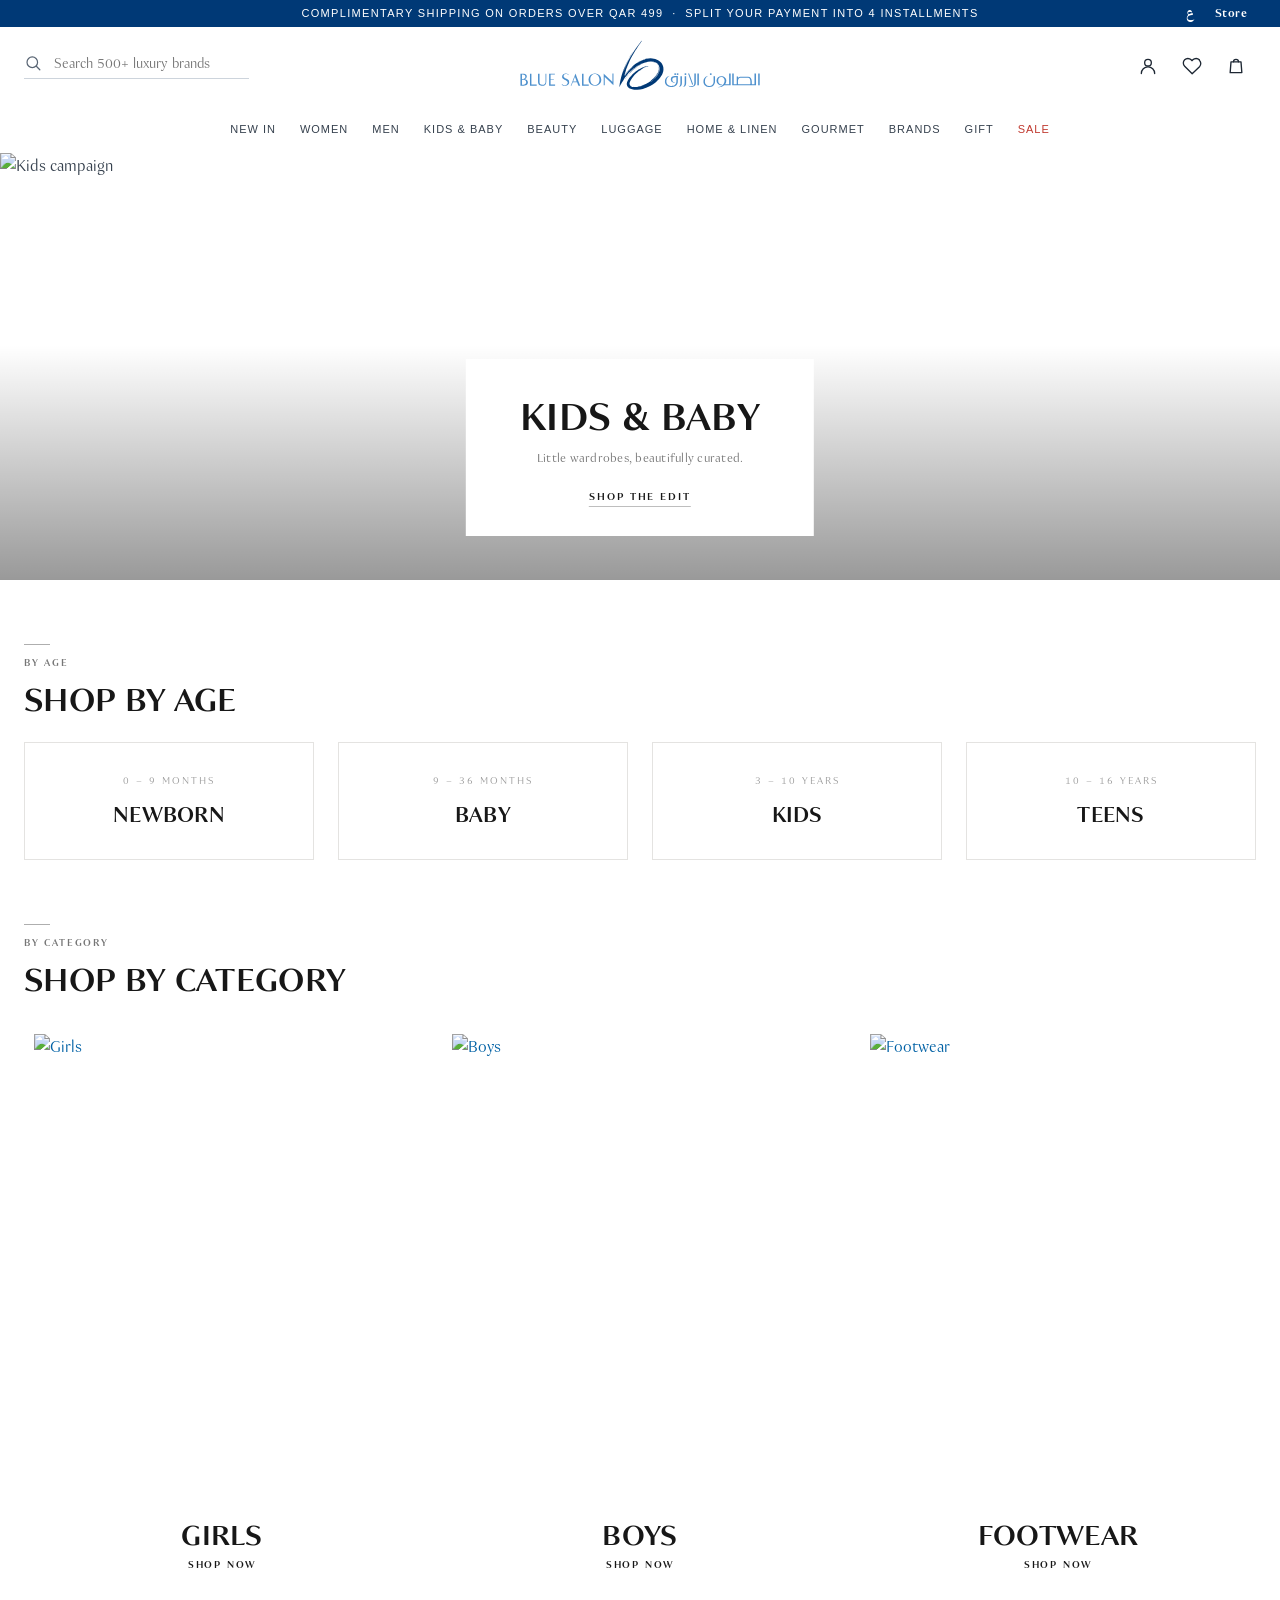
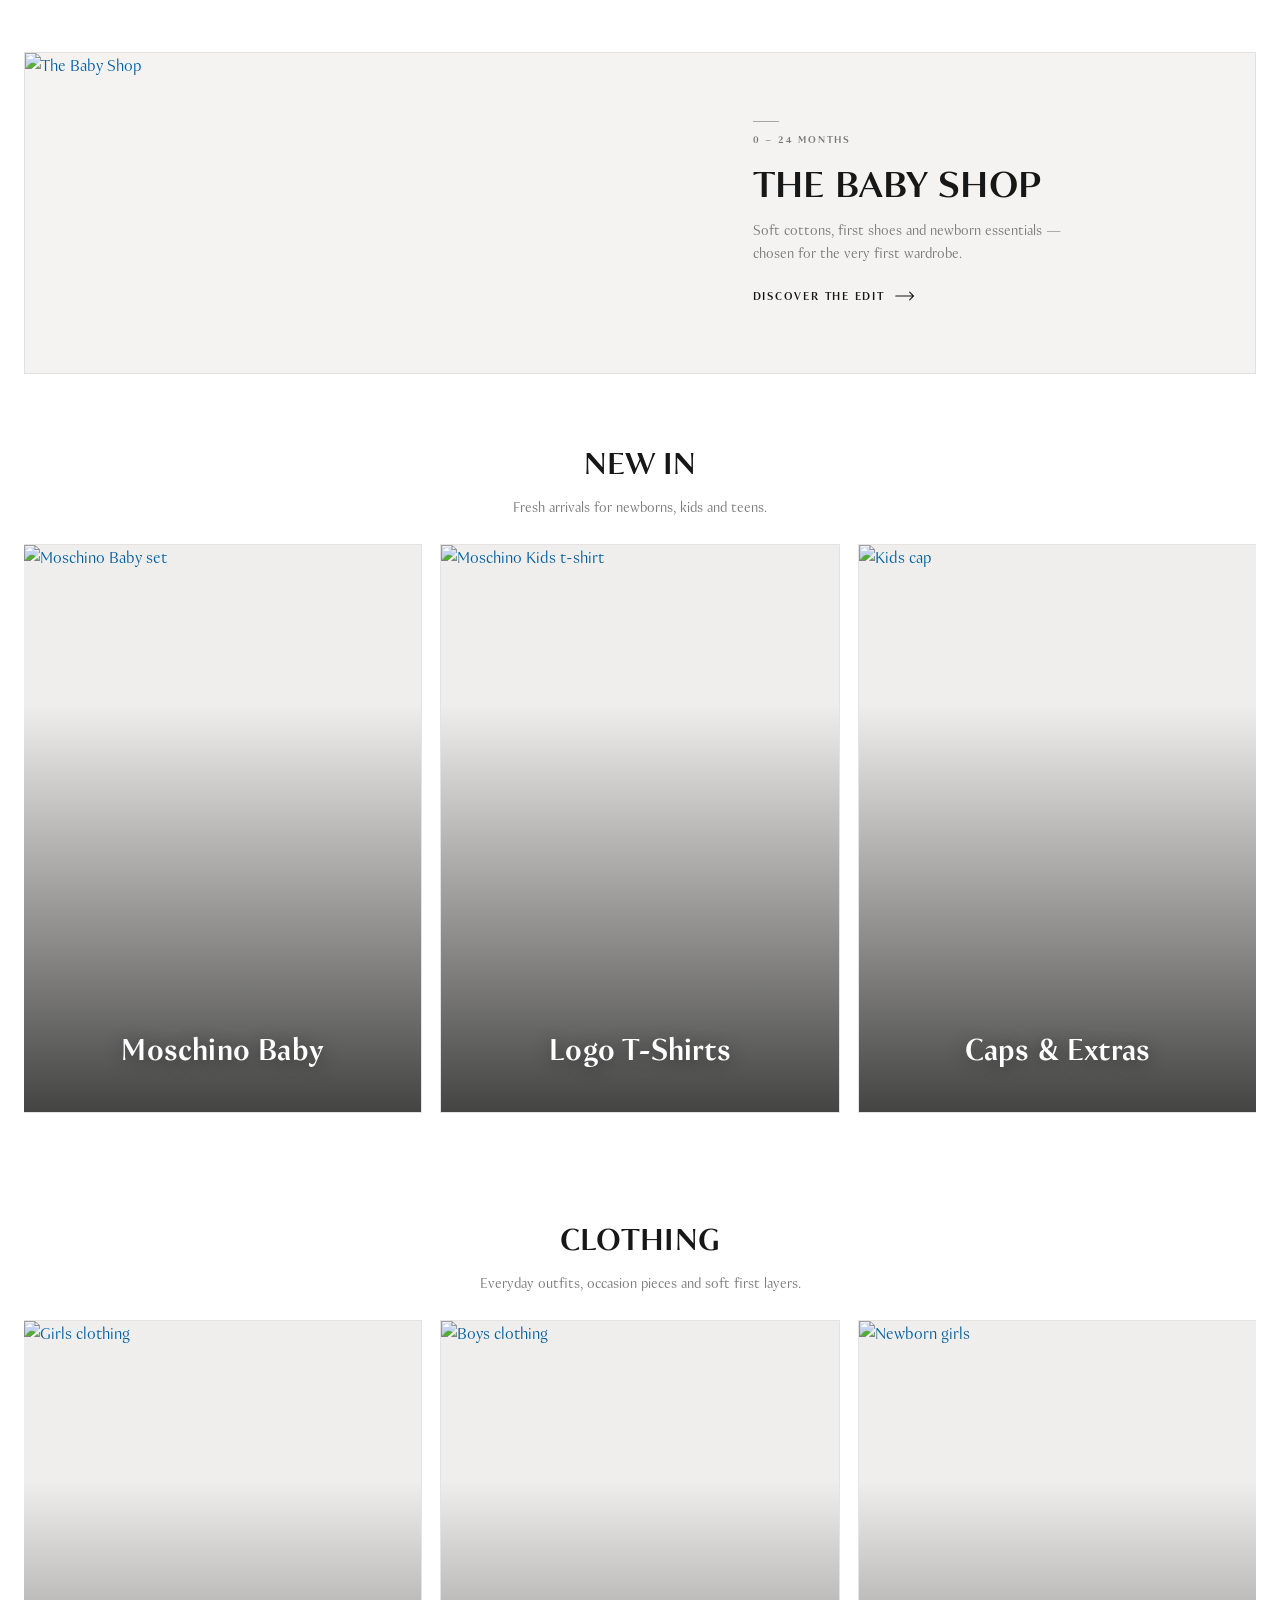
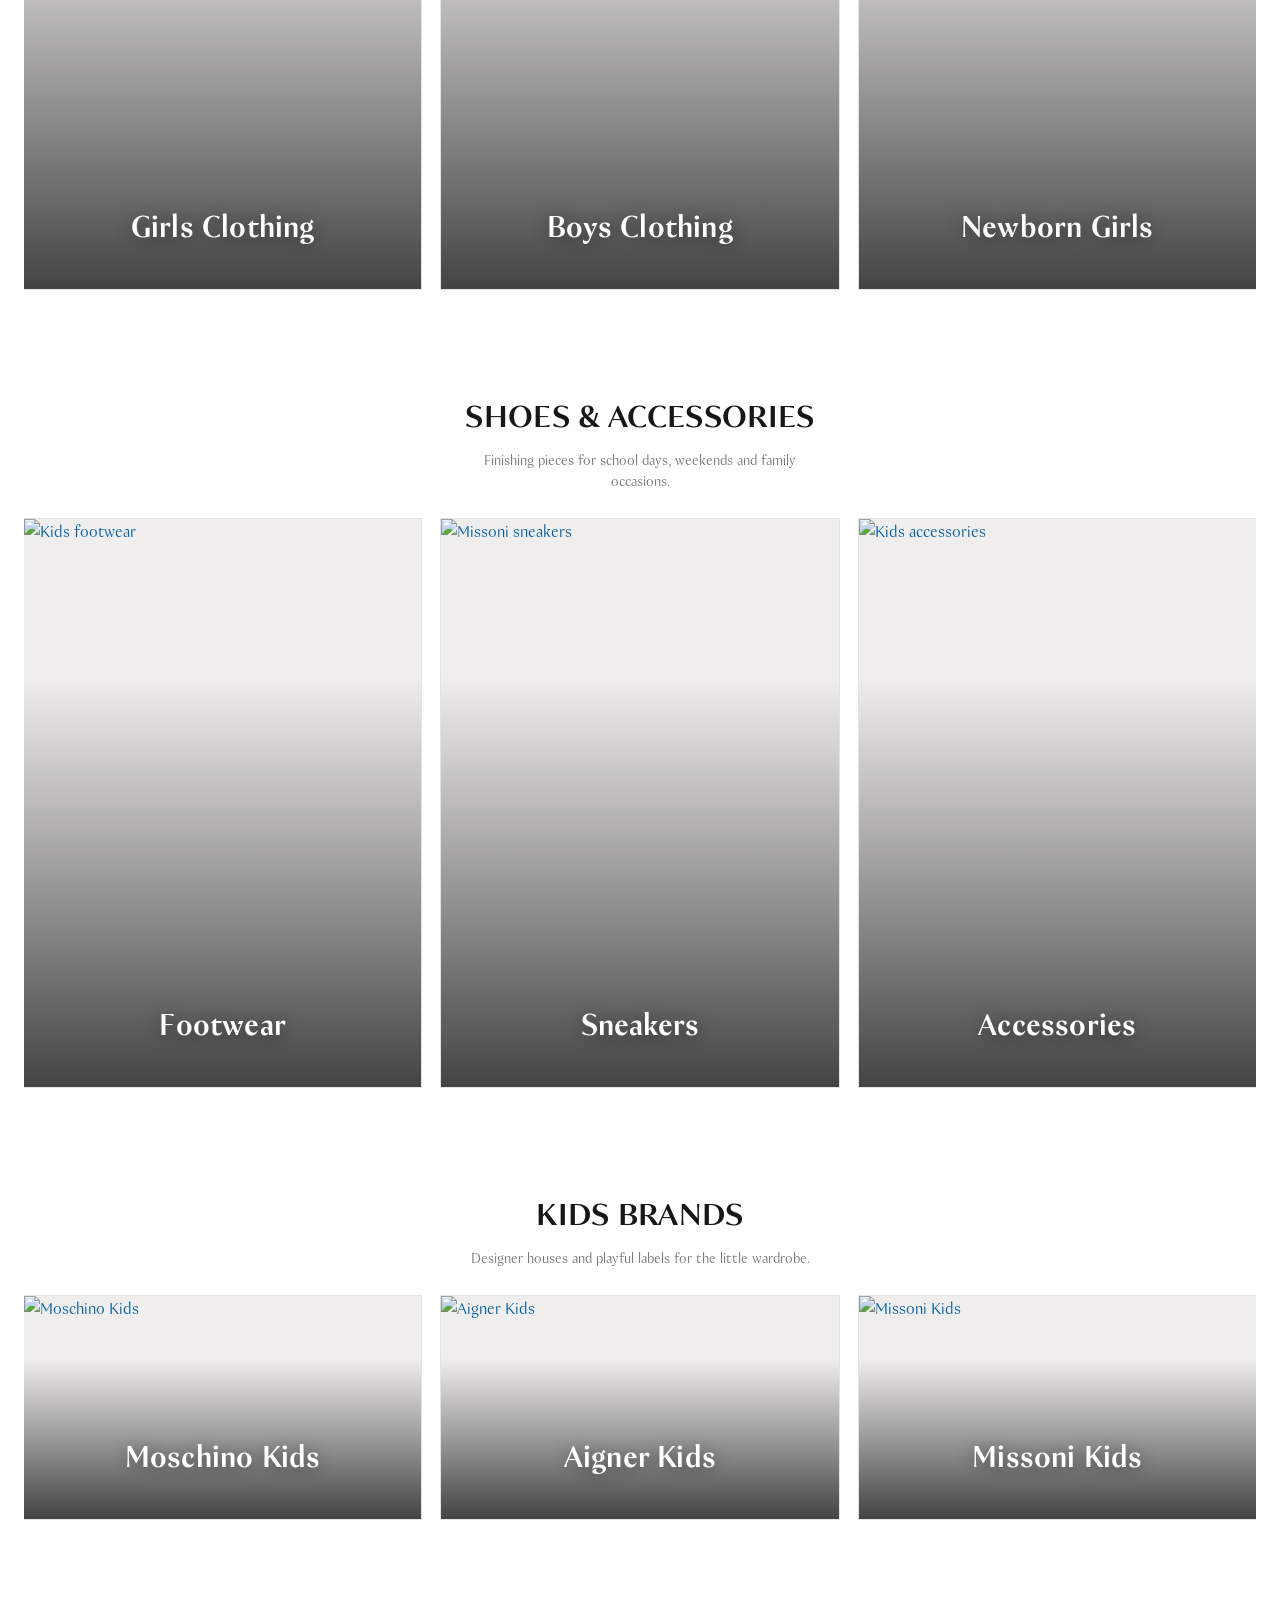
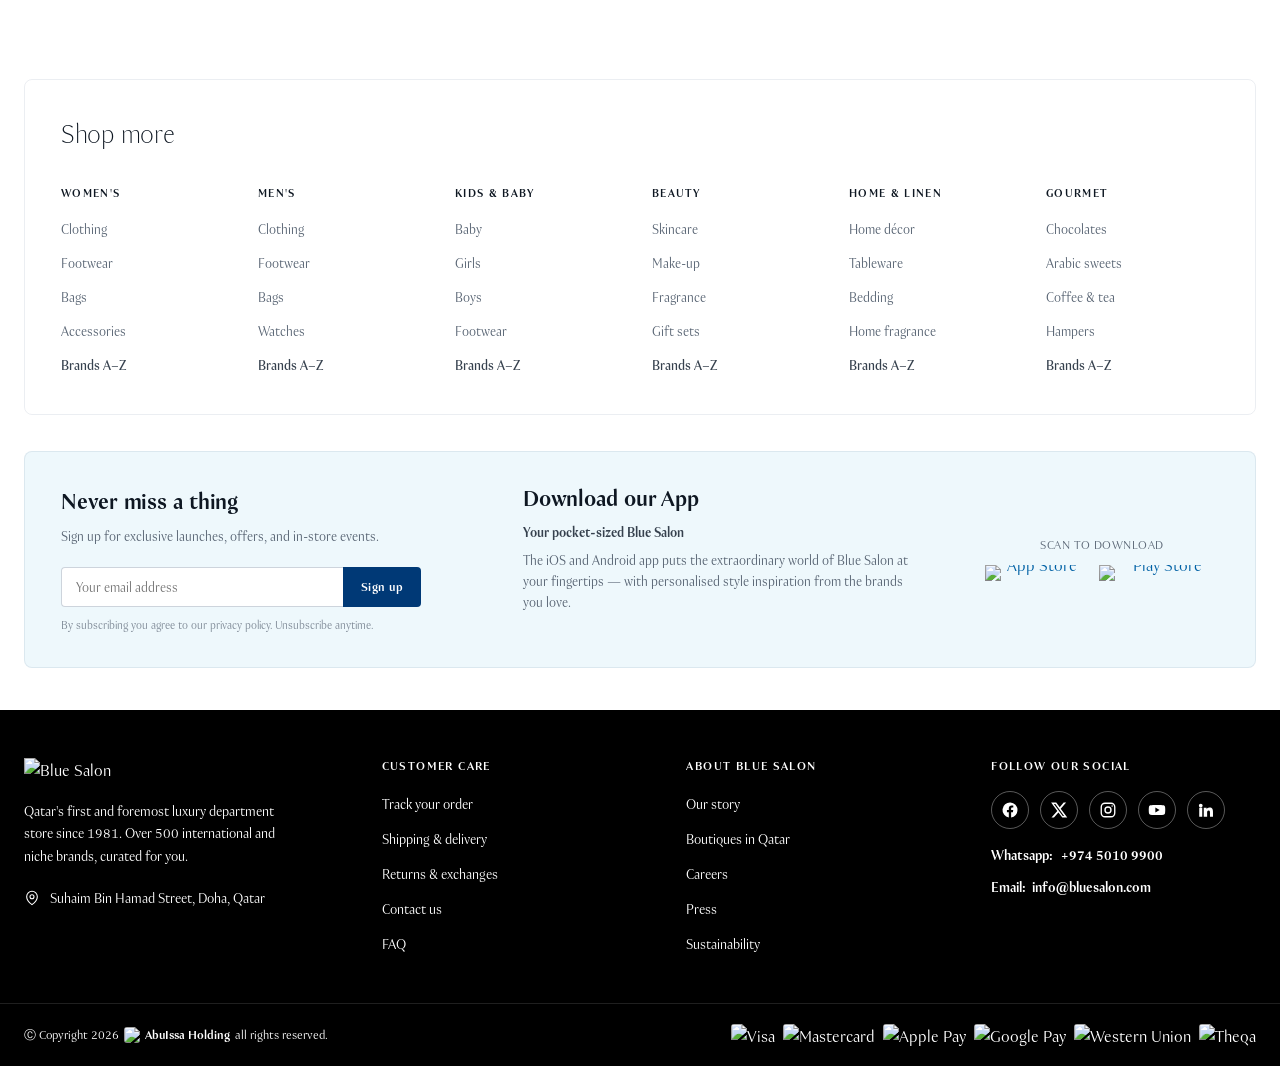
==== kids.html @ b35837ff "Add Women department landing page with hero section, categories, and featured products" ====
<!-- @dsCard group="Website" viewport="1320x720" name="Storefront — Kids" subtitle="Kids & Baby department landing: hero, category bento, kids edit" -->
<!DOCTYPE html>
<html lang="en">
<head>
<meta charset="utf-8">
<meta name="viewport" content="width=device-width, initial-scale=1">
<title>Blue Salon — Kids &amp; Baby</title>
<link rel="icon" href="assets/app-icon.png">
<link rel="stylesheet" href="styles.css">
<link rel="stylesheet" href="app.css">
<link rel="stylesheet" href="shop.css">
<style>
/* Kids department — editorial layout, homepage tokens (spacing / radii / boxed captions) */
.kids-hero {
  position: relative;
  max-width: var(--container-max);
  margin: 0 auto;
  aspect-ratio: 1920 / 640;
  overflow: hidden;
  isolation: isolate;
}
.kids-hero img {
  position: absolute; inset: 0;
  width: 100%; height: 100%;
  object-fit: cover; object-position: center 30%;
}
.kids-hero::after {
  content: "";
  position: absolute; inset: 0;
  background: linear-gradient(180deg, rgba(0,0,0,0) 45%, rgba(0,0,0,0.4) 100%);
}
.kids-hero-box {
  position: absolute; z-index: 2;
  left: 50%; bottom: 44px;
  transform: translateX(-50%);
  background: #fff;
  padding: 26px 54px 30px;
  text-align: center;
}
.kids-hero-title {
  font-family: var(--font-display);
  font-weight: var(--fw-medium);
  font-size: 40px;
  letter-spacing: -0.015em;
  color: #171717;
  margin: 0 0 4px;
  white-space: nowrap;
}
.kids-hero-sub {
  margin: 0 0 14px;
  font-family: var(--font-sans);
  font-size: 12.5px;
  letter-spacing: 0.02em;
  color: #767676;
}
.kids-hero-link {
  font-family: var(--font-sans);
  font-size: 10.5px;
  font-weight: var(--fw-semibold);
  letter-spacing: 0.18em;
  text-transform: uppercase;
  color: #171717;
  text-decoration: none;
  border-bottom: 1px solid rgba(23, 23, 23, 0.28);
  padding-bottom: 4px;
  transition: color .28s ease, border-color .28s ease;
}
.kids-hero-link:hover { color: var(--blue-800, #003976); border-color: var(--blue-800, #003976); text-decoration: none; }

/* Shop by age — boxed text links */
.kids-ages {
  max-width: var(--container-max);
  margin: 0 auto;
  padding: 56px 24px 0;
  display: grid;
  grid-template-columns: repeat(4, 1fr);
  gap: 24px;
}
.kids-age {
  display: block;
  border: 1px solid rgba(14,23,34,0.12);
  background: #fff;
  text-align: center;
  padding: 30px 10px 26px;
  text-decoration: none;
  transition: border-color .25s var(--ease-standard), transform .25s var(--ease-standard);
}
.kids-age:hover {
  border-color: var(--blue-800, #003976);
  transform: translateY(-3px);
  text-decoration: none;
}
.kids-age-name {
  display: block;
  font-family: var(--font-display);
  font-weight: var(--fw-light);
  font-size: 24px;
  color: var(--ink-900);
}
.kids-age-label {
  display: block;
  margin-top: 7px;
  font-family: var(--font-sans);
  font-size: 11px;
  letter-spacing: 0.18em;
  text-transform: uppercase;
  color: var(--text-muted, #5a6572);
}

/* Category — asymmetric editorial bento (distinct from the home grid) */
.kids-cats {
  max-width: var(--container-max);
  margin: 0 auto;
  padding: 56px 24px 0;
  display: grid;
  grid-template-columns: 1.35fr 1fr;
  gap: 16px;
}
.kids-cats .bs-shopcat-card { aspect-ratio: 16 / 11; height: auto; }
.kids-cats > a:first-child { grid-row: 1 / span 2; aspect-ratio: auto; }

/* The Baby Shop — editorial split feature (image + copy), not a banner */
.kids-feature {
  max-width: var(--container-max);
  margin: 0 auto;
  padding: 64px 24px 0;
}
.kids-feature-inner {
  display: grid;
  grid-template-columns: 1.1fr 0.9fr;
  align-items: stretch;
  overflow: hidden;
  border: 1px solid rgba(0, 0, 0, 0.08);
  border-radius: 0;
  background: #f4f3f1;
  text-decoration: none;
  transition: box-shadow .28s ease;
}
.kids-feature-inner:hover { box-shadow: 0 12px 32px rgba(0, 0, 0, 0.045); text-decoration: none; }
.kids-feature-media { position: relative; min-height: 320px; overflow: hidden; }
.kids-feature-media img {
  position: absolute; inset: 0;
  width: 100%; height: 100%;
  object-fit: cover; object-position: center;
  transition: transform .5s var(--ease-standard, ease);
}
.kids-feature-inner:hover .kids-feature-media img { transform: scale(1.03); }
.kids-feature-copy {
  padding: clamp(28px, 4vw, 56px);
  display: flex;
  flex-direction: column;
  justify-content: center;
}
.kids-feature-title {
  margin: 6px 0 14px;
  font-family: var(--font-display);
  font-weight: var(--fw-medium);
  font-size: clamp(28px, 3vw, 38px);
  line-height: 1.08;
  letter-spacing: -0.015em;
  color: #171717;
}
.kids-feature-copy p {
  margin: 0 0 24px;
  max-width: 40ch;
  font-family: var(--font-sans);
  font-size: 14px;
  line-height: 1.65;
  color: #767676;
}
.kids-feature-cta {
  display: inline-flex;
  align-items: center;
  gap: 10px;
  font-family: var(--font-sans);
  font-size: 11px;
  font-weight: var(--fw-semibold);
  letter-spacing: 0.16em;
  text-transform: uppercase;
  color: var(--blue-800, #003976);
}
.kids-feature-cta svg { transition: transform .28s var(--ease-standard, ease); }
.kids-feature-inner:hover .kids-feature-cta svg { transform: translateX(4px); }

.kids-navy {
  max-width: var(--container-max);
  margin: 0 auto;
  padding: 24px 24px 0;
}
.kids-navy-inner {
  background: var(--blue-800, #003976);
  height: 190px;
  display: flex;
  align-items: center;
  justify-content: space-between;
  padding: 0 54px;
  text-decoration: none;
}
.kids-navy-inner:hover { text-decoration: none; }
.kids-navy-name {
  font-family: var(--font-display);
  font-weight: var(--fw-light);
  font-size: 32px;
  color: #fff;
}
.kids-navy-sub {
  display: block;
  margin-top: 6px;
  font-family: var(--font-sans);
  font-size: 11px;
  letter-spacing: 0.18em;
  text-transform: uppercase;
  color: rgba(255,255,255,0.65);
}
.kids-pagepad { padding-bottom: 80px; }

@media (max-width: 900px) {
  .kids-hero { aspect-ratio: 4 / 3; }
  .kids-ages { grid-template-columns: repeat(2, 1fr); }
  .kids-cats { grid-template-columns: 1fr; }
  .kids-cats .bs-shopcat-card { aspect-ratio: 4 / 3; }
  .kids-cats > a:first-child { grid-row: auto; aspect-ratio: 4 / 3; }
  .kids-feature-inner { grid-template-columns: 1fr; }
  .kids-feature-media { min-height: 240px; }
}
@media (max-width: 600px) {
  .kids-hero-box { padding: 18px 28px 22px; width: max-content; max-width: calc(100% - 32px); }
  .kids-hero-title { font-size: 28px; white-space: normal; }
  .kids-navy-inner { flex-direction: column; align-items: flex-start; justify-content: center; gap: 14px; padding: 0 24px; }
}
.kids-picks { max-width: var(--container-max); margin: 0 auto; padding: 0 24px; }
.kids-picks-grid { grid-template-columns: repeat(4, 1fr); }
@media (max-width: 1000px) { .kids-picks-grid { grid-template-columns: repeat(2, 1fr); } }
@media (max-width: 560px) { .kids-picks-grid { grid-template-columns: 1fr; } }

/* ── Section headers — consistent hierarchy across the department ── */
.kids-sec-head {
  max-width: var(--container-max);
  margin: 0 auto;
  padding: 64px 24px 0;
}
.kids-sec-kicker {
  display: block;
  margin-bottom: 10px;
  font-family: var(--font-sans);
  font-size: 10px;
  font-weight: var(--fw-semibold);
  letter-spacing: 0.2em;
  text-transform: uppercase;
  color: var(--blue-800, #003976);
}
/* Short navy rule above the kicker — same editorial mark as the PDP */
.kids-sec-head .kids-sec-kicker::before,
.kids-shelf-head .kids-sec-kicker::before,
.kids-feature-copy .kids-sec-kicker::before,
.kids-band-head .kids-sec-kicker::before,
.kids-brand-copy .kids-sec-kicker::before {
  content: "";
  display: block;
  width: 26px;
  height: 1px;
  margin-bottom: 10px;
  background: rgba(23, 23, 23, 0.35);
}
.kids-sec-title {
  margin: 0;
  font-family: var(--font-display);
  font-weight: var(--fw-medium);
  font-size: clamp(26px, 3vw, 34px);
  line-height: 1.12;
  letter-spacing: -0.015em;
  color: #171717;
}
/* Grid follows a header, so it no longer needs its own tall top pad */
.kids-sec-head + .kids-ages,
.kids-sec-head + .kids-cats { padding-top: 24px; }

/* ── Shop by age — typographic tiles, department-store restraint ── */
.kids-age {
  border-color: rgba(0, 0, 0, 0.1);
  border-radius: 0;
  padding: 30px 14px 28px;
  transition: border-color .28s ease, transform .28s ease, box-shadow .28s ease, background .28s ease;
}
.kids-age:hover {
  border-color: var(--blue-800, #003976);
  background: rgba(23, 23, 23, 0.02);
  box-shadow: 0 12px 32px rgba(0, 0, 0, 0.045);
  transform: translateY(-2px);
}
.kids-age-label {
  margin: 0 0 10px;
  font-size: 10px;
  letter-spacing: 0.2em;
  color: #9a9a9a;
}
.kids-age-name {
  font-weight: var(--fw-medium);
  font-size: 22px;
  letter-spacing: -0.01em;
  color: #171717;
}
.kids-age:hover .kids-age-name { color: var(--blue-800, #003976); }

/* ── Category imagery — softer frame, crisper caption ── */
.kids-cats .bs-shopcat-name {
  text-shadow: 0 1px 14px rgba(0, 0, 0, 0.4);
}

/* ── Kids' brands strip — higher-contrast, readable sub ── */
.kids-navy-inner { border-radius: 0; }
.kids-navy-sub { color: rgba(255, 255, 255, 0.82); }

/* ── Department product shelves — one base card, home-page rhythm ── */
.kids-shelf {
  max-width: var(--container-max);
  margin: 0 auto;
  padding: 64px 24px 0;
}
.kids-shelf-head {
  display: flex;
  align-items: flex-end;
  justify-content: space-between;
  gap: 16px;
  margin-bottom: 24px;
}
.kids-shelf-head .kids-sec-title { font-size: clamp(24px, 2.6vw, 30px); }
.kids-shelf-viewall {
  flex: none;
  display: inline-flex;
  align-items: center;
  gap: 8px;
  padding-bottom: 4px;
  border-bottom: 1px solid rgba(23, 23, 23, 0.22);
  font-family: var(--font-sans);
  font-size: 10.5px;
  font-weight: var(--fw-semibold);
  letter-spacing: 0.16em;
  text-transform: uppercase;
  color: var(--blue-800, #003976);
  text-decoration: none;
  white-space: nowrap;
  transition: color .28s ease, border-color .28s ease;
}
.kids-shelf-viewall svg { transition: transform .28s ease; }
.kids-shelf-viewall:hover { color: var(--blue-900, #002a57); border-color: var(--blue-800, #003976); }
.kids-shelf-viewall:hover svg { transform: translateX(4px); }
.kids-shelf .kids-picks-grid { margin: 0; }

@media (max-width: 600px) {
  .kids-shelf, .kids-sec-head { padding-top: 44px; }
  .kids-shelf-head { margin-bottom: 18px; }
}

/* ── Varied shelf presentation (same system, different rhythm) ── */
.kids-picks-grid.bs-shelf--large > * {
  flex: 0 0 clamp(258px, 30vw, 360px);
  width: clamp(258px, 30vw, 360px);
}
.kids-picks-grid.bs-shelf--compact > * {
  flex: 0 0 clamp(150px, 16vw, 194px);
  width: clamp(150px, 16vw, 194px);
}

/* ── Editorial quote break ── */
.kids-quote {
  max-width: 860px;
  margin: 0 auto;
  padding: 96px 24px;
  text-align: center;
}
.kids-quote .kids-sec-kicker { color: var(--blue-800, #003976); }
.kids-quote::before {
  content: "";
  display: block;
  width: 40px;
  height: 1px;
  margin: 0 auto 22px;
  background: rgba(23, 23, 23, 0.4);
}
.kids-quote-text {
  margin: 14px 0 0;
  font-family: var(--font-display);
  font-weight: var(--fw-medium);
  font-size: clamp(22px, 2.8vw, 34px);
  line-height: 1.32;
  letter-spacing: -0.015em;
  color: #171717;
}

/* ══ Editorial split — 2×2 product grid beside a campaign image ══ */
.kids-split { max-width: var(--container-max); margin: 0 auto; padding: 88px 24px 0; }
.kids-split-grid {
  display: grid;
  grid-template-columns: 1.15fr 0.85fr;
  gap: 20px;
  align-items: stretch;
}
.kids-split-products { display: grid; grid-template-columns: 1fr 1fr; gap: 20px; }
.kids-split-media {
  position: relative;
  display: block;
  overflow: hidden;
  border-radius: 0;
  border: 1px solid rgba(0, 0, 0, 0.08);
  text-decoration: none;
}
.kids-split-media img {
  position: absolute; inset: 0;
  width: 100%; height: 100%;
  object-fit: cover;
  transition: transform .5s var(--ease-standard, ease);
}
.kids-split-media:hover img { transform: scale(1.03); }
.kids-split-media::after {
  content: "";
  position: absolute; inset: 0;
  background: linear-gradient(180deg, rgba(0,0,0,0) 50%, rgba(8, 18, 32, 0.55) 100%);
}
.kids-split-caption { position: absolute; z-index: 2; left: 28px; right: 28px; bottom: 26px; color: #fff; }
.kids-split-cap-kicker {
  display: block;
  margin-bottom: 8px;
  font-family: var(--font-sans);
  font-size: 10px;
  font-weight: var(--fw-semibold);
  letter-spacing: 0.2em;
  text-transform: uppercase;
  color: rgba(255, 255, 255, 0.78);
}
.kids-split-cap-title {
  display: block;
  font-family: var(--font-display);
  font-weight: var(--fw-medium);
  font-size: 24px;
  letter-spacing: -0.01em;
}
.kids-split-cap-cta {
  display: inline-flex;
  align-items: center;
  gap: 8px;
  margin-top: 12px;
  padding-bottom: 3px;
  border-bottom: 1px solid rgba(255, 255, 255, 0.5);
  font-family: var(--font-sans);
  font-size: 10.5px;
  font-weight: var(--fw-semibold);
  letter-spacing: 0.16em;
  text-transform: uppercase;
}
.kids-split-media:hover .kids-split-cap-cta { border-color: #fff; }

/* ══ Tonal band — side header beside a compact rail ══ */
.kids-band {
  margin-top: 88px;
  padding: 64px 0;
  background: #f4f3f1;
  border-top: 1px solid rgba(0, 0, 0, 0.06);
  border-bottom: 1px solid rgba(0, 0, 0, 0.06);
}
.kids-band-inner {
  max-width: var(--container-max);
  margin: 0 auto;
  padding: 0 24px;
  display: grid;
  grid-template-columns: 264px minmax(0, 1fr);
  gap: 44px;
  align-items: center;
}
.kids-band-head .kids-sec-title { font-size: clamp(24px, 2.6vw, 30px); }
.kids-band-copy {
  margin: 12px 0 20px;
  font-family: var(--font-sans);
  font-size: 13.5px;
  line-height: 1.65;
  color: #767676;
}
/* ══ Occasion campaign — lifestyle lead + curated occasion cards ══ */
.kids-occ-sec { max-width: var(--container-max); margin: 0 auto; padding: 88px 24px 0; }
.kids-occ-grid {
  display: grid;
  grid-template-columns: 1.05fr 1fr 1fr;
  grid-template-rows: repeat(2, minmax(220px, auto));
  gap: 20px;
}
.kids-occ-card {
  position: relative;
  display: flex;
  flex-direction: column;
  overflow: hidden;
  border: 1px solid rgba(0, 0, 0, 0.1);
  border-radius: 0;
  background: #fff;
  text-decoration: none;
  transition: border-color .28s ease, transform .28s ease, box-shadow .28s ease;
}
.kids-occ-card:hover {
  border-color: rgba(23, 23, 23, 0.35);
  transform: translateY(-3px);
  box-shadow: 0 14px 36px rgba(0, 0, 0, 0.06);
  text-decoration: none;
}
.kids-occ-media { position: relative; overflow: hidden; flex: 1; min-height: 150px; }
.kids-occ-media img {
  position: absolute; inset: 0;
  width: 100%; height: 100%;
  object-fit: cover;
  transition: transform .5s var(--ease-standard, ease);
}
.kids-occ-card:hover .kids-occ-media img { transform: scale(1.04); }
.kids-occ-body {
  display: flex;
  align-items: center;
  justify-content: space-between;
  gap: 12px;
  padding: 15px 18px;
  border-top: 1px solid rgba(0, 0, 0, 0.07);
  background: #fff;
}
.kids-occ-name {
  display: block;
  font-family: var(--font-display);
  font-weight: var(--fw-medium);
  font-size: 17px;
  line-height: 1.2;
  letter-spacing: -0.01em;
  color: #171717;
}
.kids-occ-sub {
  display: block;
  margin-top: 3px;
  font-family: var(--font-sans);
  font-size: 11px;
  letter-spacing: 0.02em;
  color: #9a9a9a;
}
.kids-occ-go {
  flex: none;
  color: var(--blue-800, #003976);
  opacity: 0;
  transform: translateX(-4px);
  transition: opacity .28s ease, transform .28s ease;
}
.kids-occ-card:hover .kids-occ-go { opacity: 1; transform: none; }
/* Lead card — full-bleed image with an overlaid caption */
.kids-occ-lead { grid-row: 1 / span 2; }
.kids-occ-lead .kids-occ-media { min-height: 340px; }
.kids-occ-lead .kids-occ-media::after {
  content: "";
  position: absolute; inset: 0;
  background: linear-gradient(180deg, rgba(0,0,0,0) 45%, rgba(8, 18, 32, 0.6) 100%);
}
.kids-occ-lead-caption { position: absolute; z-index: 2; left: 28px; right: 28px; bottom: 26px; color: #fff; }
.kids-occ-lead-kicker {
  display: block;
  margin-bottom: 8px;
  font-family: var(--font-sans);
  font-size: 10px;
  font-weight: var(--fw-semibold);
  letter-spacing: 0.2em;
  text-transform: uppercase;
  color: rgba(255, 255, 255, 0.78);
}
.kids-occ-lead-name {
  display: block;
  font-family: var(--font-display);
  font-weight: var(--fw-medium);
  font-size: clamp(22px, 2.2vw, 28px);
  line-height: 1.15;
  letter-spacing: -0.01em;
}
.kids-occ-lead-cta {
  display: inline-flex;
  align-items: center;
  gap: 8px;
  margin-top: 12px;
  padding-bottom: 3px;
  border-bottom: 1px solid rgba(255, 255, 255, 0.5);
  font-family: var(--font-sans);
  font-size: 10.5px;
  font-weight: var(--fw-semibold);
  letter-spacing: 0.16em;
  text-transform: uppercase;
}
.kids-occ-lead:hover .kids-occ-lead-cta { border-color: #fff; }

/* ══ Footwear rail — navy editorial tile leads the slider ══ */
.kids-rail-intro {
  display: flex;
  flex-direction: column;
  justify-content: flex-end;
  padding: 30px 28px;
  border-radius: 0;
  background: var(--blue-800, #003976);
  background-image: linear-gradient(180deg, rgba(255, 255, 255, 0.05), rgba(0, 0, 0, 0.1));
  color: #fff;
  text-decoration: none;
}
.kids-rail-intro:hover { text-decoration: none; }
.kids-rail-intro-kicker {
  display: block;
  margin-bottom: 10px;
  font-family: var(--font-sans);
  font-size: 10px;
  font-weight: var(--fw-semibold);
  letter-spacing: 0.2em;
  text-transform: uppercase;
  color: rgba(255, 255, 255, 0.72);
}
.kids-rail-intro-kicker::before {
  content: "";
  display: block;
  width: 26px;
  height: 1px;
  margin-bottom: 10px;
  background: rgba(255, 255, 255, 0.35);
}
.kids-rail-intro-title {
  display: block;
  font-family: var(--font-display);
  font-weight: var(--fw-medium);
  font-size: 28px;
  line-height: 1.08;
  letter-spacing: -0.015em;
}
.kids-rail-intro-line {
  display: block;
  margin-top: 10px;
  font-family: var(--font-sans);
  font-size: 12.5px;
  line-height: 1.6;
  color: rgba(255, 255, 255, 0.8);
}
.kids-rail-intro-cta {
  display: inline-flex;
  align-items: center;
  gap: 8px;
  margin-top: 18px;
  padding-bottom: 3px;
  border-bottom: 1px solid rgba(255, 255, 255, 0.45);
  font-family: var(--font-sans);
  font-size: 10.5px;
  font-weight: var(--fw-semibold);
  letter-spacing: 0.16em;
  text-transform: uppercase;
  color: #fff;
  align-self: flex-start;
}
.kids-rail-intro:hover .kids-rail-intro-cta { border-color: #fff; }
.kids-rail-intro-cta svg { transition: transform .28s ease; }
.kids-rail-intro:hover .kids-rail-intro-cta svg { transform: translateX(4px); }

/* ══ Accessories counter — centred head over a still, even grid ══ */
.kids-counter { max-width: var(--container-max); margin: 0 auto; padding: 88px 24px 0; }
.kids-counter-head { max-width: 560px; margin: 0 auto 30px; text-align: center; }
.kids-counter-head .kids-sec-kicker::before {
  content: "";
  display: block;
  width: 26px;
  height: 1px;
  margin: 0 auto 10px;
  background: rgba(23, 23, 23, 0.35);
}
.kids-counter-sub {
  margin: 10px 0 0;
  font-family: var(--font-sans);
  font-size: 13.5px;
  line-height: 1.6;
  color: #767676;
}
.kids-counter-grid { display: grid; grid-template-columns: repeat(5, 1fr); gap: 20px; }

/* ── Featured House — rich brand editorial (product hero + shop the house) ── */
.kids-brand { max-width: var(--container-max); margin: 0 auto; padding: 72px 24px 0; }
.kids-brand-inner {
  display: grid;
  grid-template-columns: 1.05fr 0.95fr;
  align-items: stretch;
  overflow: hidden;
  border: 1px solid rgba(0, 0, 0, 0.08);
  border-radius: 0;
  background: #f4f3f1;
}
.kids-brand-media {
  position: relative;
  min-height: 400px;
  overflow: hidden;
  background: radial-gradient(circle at 50% 34%, #ffffff, #f4f3f1 78%);
}
.kids-brand-media img {
  position: absolute; inset: 0;
  width: 100%; height: 100%;
  object-fit: contain;
  padding: clamp(32px, 4.5vw, 64px);
  mix-blend-mode: multiply;
  transition: transform .5s var(--ease-standard, ease);
}
.kids-brand-inner:hover .kids-brand-media img { transform: scale(1.03); }
.kids-brand-copy { padding: clamp(32px, 4.5vw, 60px); display: flex; flex-direction: column; justify-content: center; }
.kids-brand-copy .kids-sec-kicker { color: var(--blue-800, #003976); }
.kids-brand-name {
  margin: 8px 0 14px;
  font-family: var(--font-display);
  font-weight: var(--fw-medium);
  font-size: clamp(30px, 3.2vw, 42px);
  line-height: 1.04;
  letter-spacing: -0.015em;
  color: #171717;
}
.kids-brand-copy p { margin: 0; max-width: 40ch; font-size: 14px; line-height: 1.65; color: #767676; }
.kids-brand-shop { margin: 24px 0 24px; }
.kids-brand-shop-label {
  display: block;
  margin-bottom: 12px;
  font-family: var(--font-sans);
  font-size: 10px;
  font-weight: var(--fw-semibold);
  letter-spacing: 0.16em;
  text-transform: uppercase;
  color: #9a9a9a;
}
.kids-brand-thumbs { display: flex; gap: 14px; }
.kids-brand-thumb { display: block; width: 92px; text-decoration: none; }
.kids-brand-thumb-img {
  display: block;
  width: 92px;
  height: 92px;
  border-radius: 0;
  overflow: hidden;
  border: 1px solid rgba(0, 0, 0, 0.1);
  background: #fff;
  transition: border-color .28s ease, transform .28s ease;
}
.kids-brand-thumb:hover .kids-brand-thumb-img { border-color: var(--blue-800, #003976); transform: translateY(-2px); }
.kids-brand-thumb-img img { width: 100%; height: 100%; object-fit: contain; padding: 8px; mix-blend-mode: multiply; }
.kids-brand-thumb-price {
  display: block;
  margin-top: 8px;
  font-family: var(--font-sans);
  font-size: 10.5px;
  font-weight: var(--fw-semibold);
  letter-spacing: 0.04em;
  color: #171717;
  text-align: center;
}
.kids-brand-thumb:hover .kids-brand-thumb-price { color: var(--blue-800, #003976); }
.kids-brand-cta { color: var(--blue-800, #003976); }
@media (max-width: 760px) {
  .kids-brand-inner { grid-template-columns: 1fr; }
  .kids-brand-media { min-height: 300px; }
}

/* ══ Responsive — new merchandising layouts ══ */
@media (max-width: 1000px) {
  .kids-split-grid { grid-template-columns: 1fr; }
  .kids-split-media { min-height: 380px; }
  .kids-band-inner { grid-template-columns: 1fr; gap: 26px; }
  .kids-occ-grid { grid-template-columns: 1fr 1fr; grid-template-rows: auto; }
  .kids-occ-lead { grid-column: 1 / -1; grid-row: auto; }
  .kids-counter-grid { grid-template-columns: repeat(3, 1fr); }
}
@media (max-width: 640px) {
  .kids-split { padding-top: 56px; }
  .kids-split-products { grid-template-columns: 1fr 1fr; gap: 14px; }
  .kids-band { margin-top: 56px; padding: 44px 0; }
  .kids-occ-sec, .kids-counter { padding-top: 56px; }
  .kids-occ-grid { grid-template-columns: 1fr; }
  .kids-occ-lead .kids-occ-media { min-height: 260px; }
  .kids-counter-grid { grid-template-columns: repeat(2, 1fr); gap: 14px; }
}

/* ── Badge variety — subtle, coloured text on a soft chip.
   Scoped to the rendered department so every product section
   (rail, split, band, counter) presents the card identically. ── */
#kidsShelves .bs-card-badge .bs-badge {
  height: 22px;
  padding: 0 9px;
  border: 1px solid rgba(0, 0, 0, 0.12);
  border-radius: 0;
  background: rgba(255, 255, 255, 0.94);
  color: #444444;
  font-size: 9px;
  letter-spacing: 0.1em;
  -webkit-backdrop-filter: none;
  backdrop-filter: none;
}
#kidsShelves .bs-card-badge .bs-badge-new { color: var(--blue-800, #003976); border-color: rgba(23, 23, 23, 0.28); }
#kidsShelves .bs-card-badge .bs-badge-gold { color: #767676; border-color: rgba(23, 23, 23, 0.3); }
#kidsShelves .bs-card-badge .bs-badge-bestseller { color: #767676; border-color: rgba(23, 23, 23, 0.3); }
#kidsShelves .bs-card-badge .bs-badge-limited { color: #b12704; border-color: rgba(177, 39, 4, 0.28); }

/* ── Hover stability — transform-only, no layout animation (no shake) ── */
#kidsShelves .bs-card {
  will-change: transform;
  -webkit-backface-visibility: hidden;
  backface-visibility: hidden;
  transform: translateZ(0);
  transition: transform .28s ease, box-shadow .28s ease;
}
#kidsShelves .bs-card:hover {
  transform: translateY(-2px) scale(1.01);
}
#kidsShelves .bs-card-media {
  overflow: hidden;
  -webkit-backface-visibility: hidden;
  backface-visibility: hidden;
}
#kidsShelves .bs-card-media img { -webkit-backface-visibility: hidden; backface-visibility: hidden; }

/* ── Kids' brands — centred navy destination (headline + houses + CTA) ── */
.kids-navy { padding: 72px 24px 0; }
.kids-navy-inner {
  height: auto;
  min-height: 300px;
  display: flex;
  flex-direction: column;
  align-items: center;
  justify-content: center;
  text-align: center;
  gap: 0;
  padding: 60px 40px;
  border-radius: 0;
  background: var(--blue-800, #003976);
  background-image: linear-gradient(180deg, rgba(255, 255, 255, 0.05), rgba(0, 0, 0, 0.08));
}
.kids-navy-kicker {
  display: block;
  margin-bottom: 12px;
  font-family: var(--font-sans);
  font-size: 10px;
  font-weight: var(--fw-semibold);
  letter-spacing: 0.22em;
  text-transform: uppercase;
  color: rgba(255, 255, 255, 0.72);
}
.kids-navy-kicker::before {
  content: "";
  display: block;
  width: 26px;
  height: 1px;
  margin: 0 auto 12px;
  background: rgba(255, 255, 255, 0.35);
}
.kids-navy-name {
  margin: 0;
  font-family: var(--font-display);
  font-weight: var(--fw-medium);
  font-size: clamp(26px, 2.9vw, 36px);
  line-height: 1.08;
  letter-spacing: -0.015em;
  color: #fff;
}
.kids-navy-desc { display: block; margin: 14px auto 0; max-width: 46ch; font-size: 13.5px; line-height: 1.6; color: rgba(255, 255, 255, 0.8); }
.kids-navy-brands { display: flex; flex-wrap: wrap; justify-content: center; align-items: baseline; gap: 8px 26px; margin-top: 26px; }
.kids-navy-brands span {
  padding: 0;
  border: 0;
  font-family: var(--font-display);
  font-weight: var(--fw-light);
  font-size: 16px;
  letter-spacing: 0.04em;
  text-transform: none;
  color: rgba(255, 255, 255, 0.94);
}
.kids-navy-cta {
  display: inline-flex;
  align-items: center;
  gap: 10px;
  margin-top: 30px;
  padding: 12px 26px;
  border: 1px solid rgba(255, 255, 255, 0.42);
  border-radius: 0;
  font-family: var(--font-sans);
  font-size: 11px;
  font-weight: var(--fw-semibold);
  letter-spacing: 0.14em;
  text-transform: uppercase;
  color: #fff;
  text-decoration: none;
  transition: background .28s ease, border-color .28s ease;
}
.kids-navy-cta svg { transition: transform .28s ease; }
.kids-navy-cta:hover { background: rgba(255, 255, 255, 0.1); border-color: #fff; }
.kids-navy-cta:hover svg { transform: translateX(4px); }

@media (max-width: 600px) { .kids-navy-inner { padding: 28px 24px; } }

/* Final merchandising direction - varied luxury homepage rhythm */
.kids-arrivals,
.kids-occ-sec,
.kids-counter,
.kids-split,
.kids-brand {
  max-width: var(--container-max);
}

.kids-arrivals {
  margin: 0 auto;
  padding: 78px 24px 0;
}

.kids-arrivals-grid {
  display: grid;
  grid-template-columns: minmax(320px, 0.92fr) minmax(0, 1.08fr);
  gap: 28px;
  align-items: stretch;
}

.kids-arrival-story {
  position: relative;
  min-height: 560px;
  display: grid;
  grid-template-rows: 1fr auto;
  overflow: hidden;
  border: 1px solid rgba(0, 0, 0, 0.09);
  border-radius: 0;
  background: #f4f3f1;
  text-decoration: none;
}

.kids-arrival-story:hover {
  text-decoration: none;
}

.kids-arrival-media {
  position: relative;
  display: block;
  min-height: 410px;
}

.kids-arrival-media img {
  position: absolute;
  inset: 0;
  width: 100%;
  height: 100%;
  object-fit: contain;
  padding: clamp(38px, 5vw, 78px);
  mix-blend-mode: multiply;
  transition: transform .5s var(--ease-standard, ease);
}

.kids-arrival-story:hover .kids-arrival-media img {
  transform: scale(1.035);
}

.kids-arrival-copy {
  display: grid;
  gap: 8px;
  padding: 28px 32px 32px;
  background: #fff;
  border-top: 1px solid rgba(0, 0, 0, 0.08);
}

.kids-arrival-copy .kids-sec-kicker {
  margin-bottom: 2px;
}

.kids-arrival-copy strong,
.kids-arrival-copy span:not(.kids-sec-kicker),
.kids-arrival-copy em {
  display: block;
}

.kids-arrival-copy strong {
  font-family: var(--font-sans);
  font-size: 10px;
  font-weight: var(--fw-semibold);
  letter-spacing: 0.18em;
  text-transform: uppercase;
  color: #7b838d;
}

.kids-arrival-copy span:not(.kids-sec-kicker) {
  font-family: var(--font-display);
  font-size: clamp(22px, 2.4vw, 30px);
  font-weight: var(--fw-medium);
  line-height: 1.14;
  color: #171717;
}

.kids-arrival-copy em {
  font-family: var(--font-sans);
  font-size: 12px;
  font-style: normal;
  font-weight: var(--fw-semibold);
  color: var(--blue-800, #003976);
}

.kids-arrival-rail {
  display: flex;
  flex-direction: column;
  justify-content: flex-end;
  min-width: 0;
  gap: 24px;
  padding-top: 22px;
}

.kids-arrival-rail > p {
  max-width: 58ch;
  margin: 0;
  font-family: var(--font-display);
  font-size: clamp(20px, 2vw, 26px);
  font-weight: var(--fw-light);
  line-height: 1.38;
  color: #1c2530;
}

.kids-picks-grid.bs-shelf--arrival > * {
  flex: 0 0 clamp(190px, 19vw, 242px);
  width: clamp(190px, 19vw, 242px);
}

.kids-split {
  padding-top: 96px;
}

.kids-split-grid {
  grid-template-columns: minmax(0, 0.98fr) minmax(340px, 1.02fr);
  gap: 28px;
}

.kids-split-products {
  align-content: stretch;
}

.kids-split-products .bs-card:nth-child(2),
.kids-split-products .bs-card:nth-child(3) {
  transform: translateY(28px);
}

.kids-split-media {
  min-height: 680px;
}

.kids-brand {
  padding-top: 104px;
}

.kids-brand-inner {
  grid-template-columns: minmax(0, 0.88fr) minmax(360px, 1fr);
  border-radius: 0;
  background: linear-gradient(90deg, #f4efe7 0%, #ffffff 100%);
}

.kids-brand-media {
  min-height: 520px;
}

.kids-brand-copy {
  position: relative;
}

.kids-brand-name {
  max-width: 9ch;
  font-size: clamp(38px, 4.8vw, 64px);
}

.kids-brand-copy p {
  font-size: 15px;
}

.kids-brand-notes {
  display: flex;
  flex-wrap: wrap;
  gap: 8px;
  margin-top: 22px;
}

.kids-brand-notes span {
  padding: 8px 11px;
  border: 1px solid rgba(23, 23, 23, 0.14);
  border-radius: 0;
  background: rgba(255, 255, 255, 0.64);
  font-family: var(--font-sans);
  font-size: 10px;
  font-weight: var(--fw-semibold);
  letter-spacing: 0.11em;
  text-transform: uppercase;
  color: #52606d;
}

.kids-band {
  margin-top: 104px;
  padding: 78px 0;
  background: #f6f5f1;
}

.kids-band-inner {
  grid-template-columns: 280px minmax(0, 1fr);
  gap: 56px;
}

.kids-band-merch {
  min-width: 0;
  display: grid;
  grid-template-columns: 220px minmax(0, 1fr);
  gap: 22px;
  align-items: stretch;
}

.kids-band-feature {
  display: grid;
  grid-template-rows: 1fr auto auto;
  min-height: 330px;
  padding: 18px;
  border: 1px solid rgba(0, 0, 0, 0.1);
  border-radius: 0;
  background: #fff;
  text-decoration: none;
}

.kids-band-feature:hover {
  text-decoration: none;
}

.kids-band-feature span {
  position: relative;
  display: block;
  min-height: 210px;
}

.kids-band-feature img {
  position: absolute;
  inset: 0;
  width: 100%;
  height: 100%;
  object-fit: contain;
  padding: 18px;
  transition: transform .4s var(--ease-standard, ease);
}

.kids-band-feature:hover img {
  transform: scale(1.04);
}

.kids-band-feature strong {
  margin-top: 14px;
  font-family: var(--font-sans);
  font-size: 9.5px;
  font-weight: var(--fw-semibold);
  letter-spacing: 0.16em;
  text-transform: uppercase;
  color: #7b838d;
}

.kids-band-feature em {
  margin-top: 5px;
  font-family: var(--font-display);
  font-size: 18px;
  font-style: normal;
  line-height: 1.2;
  color: #171717;
}

.kids-occ-sec {
  padding-top: 104px;
}

.kids-occ-sec .kids-shelf-head {
  margin-bottom: 14px;
}

.kids-occ-intro {
  max-width: 760px;
  margin: 0 0 30px auto;
}

.kids-occ-intro p {
  margin: 0;
  font-family: var(--font-display);
  font-size: clamp(20px, 2vw, 28px);
  font-weight: var(--fw-light);
  line-height: 1.42;
  color: #1b2530;
}

.kids-occ-grid {
  grid-template-columns: minmax(360px, 1.1fr) minmax(0, 0.78fr) minmax(0, 0.78fr);
  grid-auto-rows: minmax(235px, auto);
  gap: 18px;
}

.kids-occ-card {
  border-radius: 0;
}

.kids-occ-lead .kids-occ-media {
  min-height: 540px;
}

.kids-occ-products {
  display: grid;
  grid-template-columns: 270px minmax(0, 1fr);
  gap: 28px;
  align-items: center;
  margin-top: 28px;
  padding: 28px;
  border: 1px solid rgba(0, 0, 0, 0.08);
  border-radius: 0;
  background: #ffffff;
}

.kids-occ-products-copy h3 {
  margin: 8px 0 0;
  font-family: var(--font-display);
  font-size: clamp(24px, 2.6vw, 34px);
  font-weight: var(--fw-medium);
  line-height: 1.12;
  color: #171717;
}

.kids-occ-products-grid {
  display: grid;
  grid-template-columns: repeat(3, minmax(0, 1fr));
  gap: 18px;
}

.kids-rail-intro {
  background:
    linear-gradient(180deg, rgba(0, 0, 0, 0.55), rgba(0, 0, 0, 0.95)),
    url("https://images.unsplash.com/photo-1503454537195-1dcabb73ffb9?auto=format&fit=crop&w=700&q=80") center/cover;
  min-height: 420px;
}

.kids-counter {
  padding-top: 104px;
}

.kids-counter-grid {
  grid-template-columns: repeat(6, 1fr);
  gap: 18px;
}

.kids-counter-grid .bs-card:nth-child(1),
.kids-counter-grid .bs-card:nth-child(4) {
  grid-column: span 2;
}

.kids-counter-grid .bs-card:nth-child(2),
.kids-counter-grid .bs-card:nth-child(3),
.kids-counter-grid .bs-card:nth-child(n + 5) {
  grid-column: span 1;
}

.kids-counter-grid .bs-card:nth-child(4) {
  margin-top: 34px;
}

.kids-navy {
  max-width: var(--container-max);
  margin: 0 auto;
  padding: 98px 24px 0;
}

.kids-navy-inner {
  min-height: 380px;
  display: grid;
  grid-template-columns: minmax(280px, 0.84fr) minmax(0, 1.16fr);
  gap: 48px;
  align-items: center;
  padding: clamp(38px, 5vw, 70px);
  border-radius: 0;
  background:
    linear-gradient(135deg, rgba(23, 23, 23, 0.97), rgba(0, 0, 0, 0.96)),
    radial-gradient(circle at 85% 0%, rgba(255, 255, 255, 0.18), transparent 34%);
  text-align: left;
}

.kids-navy-copy {
  max-width: 460px;
}

.kids-navy-kicker::before {
  margin-left: 0;
  margin-right: 0;
}

.kids-navy-name {
  font-size: clamp(34px, 4.2vw, 58px);
  max-width: 10ch;
}

.kids-navy-brands {
  display: grid;
  grid-template-columns: repeat(2, minmax(0, 1fr));
  gap: 12px;
  margin: 0;
}

.kids-navy-brands span {
  min-height: 86px;
  display: flex;
  align-items: center;
  padding: 18px;
  border: 1px solid rgba(255, 255, 255, 0.16);
  border-radius: 0;
  background: rgba(255, 255, 255, 0.06);
  font-size: clamp(17px, 1.7vw, 25px);
}

.kids-navy-brands span:first-child {
  grid-column: span 2;
  min-height: 116px;
  font-size: clamp(26px, 3.2vw, 42px);
}

@media (max-width: 1050px) {
  .kids-arrivals-grid,
  .kids-band-inner,
  .kids-occ-products,
  .kids-navy-inner {
    grid-template-columns: 1fr;
  }

  .kids-band-merch {
    grid-template-columns: 190px minmax(0, 1fr);
  }

  .kids-counter-grid {
    grid-template-columns: repeat(3, 1fr);
  }

  .kids-counter-grid .bs-card {
    grid-column: span 1 !important;
    margin-top: 0 !important;
  }
}

@media (max-width: 760px) {
  .kids-arrivals,
  .kids-split,
  .kids-brand,
  .kids-occ-sec,
  .kids-counter,
  .kids-navy {
    padding-top: 58px;
  }

  .kids-arrival-story,
  .kids-split-media,
  .kids-occ-lead .kids-occ-media {
    min-height: 360px;
  }

  .kids-arrival-media {
    min-height: 250px;
  }

  .kids-split-products .bs-card:nth-child(2),
  .kids-split-products .bs-card:nth-child(3) {
    transform: none;
  }

  .kids-brand-inner,
  .kids-split-grid,
  .kids-occ-grid,
  .kids-band-merch {
    grid-template-columns: 1fr;
  }

  .kids-brand-media {
    min-height: 320px;
  }

  .kids-occ-products-grid,
  .kids-counter-grid,
  .kids-navy-brands {
    grid-template-columns: 1fr 1fr;
  }

  .kids-occ-products {
    padding: 20px;
  }

  .kids-occ-products-copy {
    grid-column: 1 / -1;
  }
}

@media (max-width: 560px) {
  .kids-arrivals,
  .kids-split,
  .kids-brand,
  .kids-occ-sec,
  .kids-counter,
  .kids-navy {
    padding-left: 16px;
    padding-right: 16px;
  }

  .kids-arrival-copy {
    padding: 22px;
  }

  .kids-occ-products-grid,
  .kids-counter-grid,
  .kids-navy-brands {
    grid-template-columns: 1fr;
  }

  .kids-navy-brands span:first-child {
    grid-column: auto;
  }

  .kids-navy-inner {
    padding: 30px 22px;
  }
}

/* Art-directed homepage chapters - stronger scale changes, fewer repeated rails */
.kids-editorial-chapters {
  max-width: var(--container-max);
  margin: 0 auto;
  padding: 96px 24px 0;
}

.kids-chapter-manifest {
  display: grid;
  grid-template-columns: minmax(300px, 0.95fr) minmax(0, 1.05fr);
  gap: clamp(36px, 6vw, 92px);
  align-items: end;
}

.kids-chapter-manifest h2,
.kids-room-title,
.kids-designer-title,
.kids-campaign-title,
.kids-house-title {
  margin: 0;
  font-family: var(--font-display);
  font-weight: var(--fw-medium);
  letter-spacing: 0;
  color: #171717;
}

.kids-chapter-manifest h2 {
  max-width: 11ch;
  font-size: clamp(38px, 5.6vw, 76px);
  line-height: 0.98;
}

.kids-chapter-manifest p {
  margin: 0;
  max-width: 58ch;
  font-family: var(--font-display);
  font-size: clamp(20px, 2.25vw, 30px);
  font-weight: var(--fw-light);
  line-height: 1.4;
  color: #2d3641;
}

.kids-chapter-nav {
  grid-column: 1 / -1;
  display: grid;
  grid-template-columns: repeat(3, 1fr);
  gap: 1px;
  margin-top: 18px;
  background: rgba(0, 0, 0, 0.1);
  border: 1px solid rgba(0, 0, 0, 0.1);
}

.kids-chapter-nav a {
  min-height: 126px;
  display: flex;
  flex-direction: column;
  justify-content: flex-end;
  gap: 8px;
  padding: 22px;
  background: #fff;
  color: #171717;
  text-decoration: none;
}

.kids-chapter-nav strong,
.kids-room-kicker,
.kids-campaign-kicker {
  font-family: var(--font-sans);
  font-size: 10px;
  font-weight: var(--fw-semibold);
  letter-spacing: 0.18em;
  text-transform: uppercase;
  color: var(--blue-800, #003976);
}

.kids-chapter-nav span {
  font-family: var(--font-display);
  font-size: 22px;
  line-height: 1.1;
}

.kids-room {
  max-width: var(--container-max);
  margin: 0 auto;
  padding: 104px 24px 0;
}

.kids-room-head {
  display: grid;
  grid-template-columns: minmax(250px, 0.78fr) minmax(0, 1.22fr);
  gap: 32px;
  align-items: end;
  margin-bottom: 28px;
}

.kids-room-title {
  margin-top: 10px;
  font-size: clamp(32px, 4vw, 58px);
  line-height: 1.03;
}

.kids-room-head p {
  margin: 0;
  max-width: 58ch;
  font-family: var(--font-display);
  font-size: clamp(18px, 1.8vw, 25px);
  font-weight: var(--fw-light);
  line-height: 1.45;
  color: #3a4450;
}

.kids-room-cta {
  display: inline-flex;
  align-items: center;
  gap: 9px;
  margin-top: 22px;
  padding-bottom: 4px;
  border-bottom: 1px solid rgba(23, 23, 23, 0.28);
  font-family: var(--font-sans);
  font-size: 10.5px;
  font-weight: var(--fw-semibold);
  letter-spacing: 0.16em;
  text-transform: uppercase;
  color: var(--blue-800, #003976);
  text-decoration: none;
}

.kids-room-cta svg {
  transition: transform .28s ease;
}

.kids-room-cta:hover {
  text-decoration: none;
  border-color: var(--blue-800, #003976);
}

.kids-room-cta:hover svg {
  transform: translateX(4px);
}

.kids-designer-copy .kids-room-cta,
.kids-campaign-copy .kids-room-cta,
.kids-house-inner .kids-room-cta {
  color: #fff;
  border-color: rgba(255, 255, 255, 0.42);
}

.kids-designer-copy .kids-room-cta:hover,
.kids-campaign-copy .kids-room-cta:hover,
.kids-house-inner .kids-room-cta:hover {
  border-color: #fff;
}

.kids-atelier-grid {
  display: grid;
  grid-template-columns: minmax(340px, 1.15fr) minmax(0, 0.85fr);
  gap: 24px;
  align-items: stretch;
}

.kids-product-stage {
  display: grid;
  grid-template-columns: minmax(0, 1fr) 300px;
  min-height: 620px;
  overflow: hidden;
  border: 1px solid rgba(0, 0, 0, 0.08);
  border-radius: 0;
  background: #f4efe7;
  text-decoration: none;
}

.kids-product-stage:hover {
  text-decoration: none;
}

.kids-product-stage-media {
  position: relative;
  min-height: 100%;
}

.kids-product-stage-media img {
  position: absolute;
  inset: 0;
  width: 100%;
  height: 100%;
  object-fit: contain;
  padding: clamp(48px, 7vw, 96px);
  mix-blend-mode: multiply;
  transition: transform .5s var(--ease-standard, ease);
}

.kids-product-stage:hover img {
  transform: scale(1.035);
}

.kids-product-stage-copy {
  display: flex;
  flex-direction: column;
  justify-content: flex-end;
  padding: 34px;
  background: #fff;
  border-left: 1px solid rgba(0, 0, 0, 0.08);
}

.kids-product-stage-copy strong {
  font-family: var(--font-sans);
  font-size: 10px;
  font-weight: var(--fw-semibold);
  letter-spacing: 0.18em;
  text-transform: uppercase;
  color: #7b838d;
}

.kids-product-stage-copy span {
  display: block;
  margin-top: 10px;
  font-family: var(--font-display);
  font-size: clamp(25px, 2.8vw, 38px);
  line-height: 1.08;
  color: #171717;
}

.kids-product-stage-copy em {
  margin-top: 16px;
  font-family: var(--font-sans);
  font-size: 12px;
  font-style: normal;
  font-weight: var(--fw-semibold);
  color: var(--blue-800, #003976);
}

.kids-atelier-side {
  display: grid;
  grid-template-rows: 1fr auto;
  gap: 24px;
  min-width: 0;
}

.kids-arrival-notes {
  display: grid;
  grid-template-columns: 1fr 1fr;
  gap: 1px;
  background: rgba(0, 0, 0, 0.1);
  border: 1px solid rgba(0, 0, 0, 0.1);
}

.kids-arrival-notes span {
  min-height: 144px;
  display: flex;
  align-items: flex-end;
  padding: 18px;
  background: #fff;
  font-family: var(--font-display);
  font-size: 20px;
  line-height: 1.18;
  color: #171717;
}

.kids-atelier-products {
  display: grid;
  grid-template-columns: 1fr 1fr;
  gap: 18px;
}

.kids-first-grid {
  display: grid;
  grid-template-columns: minmax(0, 0.82fr) minmax(360px, 1.18fr);
  gap: 24px;
  align-items: stretch;
}

.kids-first-copy {
  padding: clamp(30px, 4vw, 56px);
  border: 1px solid rgba(0, 0, 0, 0.08);
  border-radius: 0;
  background: #ffffff;
}

.kids-first-copy p {
  margin: 18px 0 0;
  font-size: 14.5px;
  line-height: 1.7;
  color: #586473;
}

.kids-first-media {
  position: relative;
  min-height: 620px;
  overflow: hidden;
  border-radius: 0;
}

.kids-first-media img {
  position: absolute;
  inset: 0;
  width: 100%;
  height: 100%;
  object-fit: cover;
}

.kids-first-products {
  display: grid;
  grid-template-columns: 1fr 1fr;
  gap: 18px;
  margin-top: 24px;
}

.kids-designer {
  max-width: var(--container-max);
  margin: 104px auto 0;
  padding: 0 24px;
}

.kids-designer-inner {
  display: grid;
  grid-template-columns: minmax(360px, 1fr) minmax(320px, 0.82fr);
  min-height: 680px;
  overflow: hidden;
  border-radius: 0;
  background: #0a2342;
}

.kids-designer-media {
  position: relative;
  background: linear-gradient(140deg, #f3ece0, #fff);
}

.kids-designer-media img {
  position: absolute;
  inset: 0;
  width: 100%;
  height: 100%;
  object-fit: contain;
  padding: clamp(56px, 8vw, 112px);
  mix-blend-mode: multiply;
}

.kids-designer-copy {
  display: flex;
  flex-direction: column;
  justify-content: center;
  padding: clamp(38px, 5vw, 72px);
  color: #fff;
}

.kids-designer-copy .kids-room-kicker,
.kids-campaign-kicker {
  color: rgba(255, 255, 255, 0.76);
}

.kids-designer-title {
  max-width: 8ch;
  margin-top: 12px;
  font-size: clamp(44px, 5vw, 78px);
  line-height: 0.98;
  color: #fff;
}

.kids-designer-copy p {
  max-width: 42ch;
  margin: 22px 0 0;
  font-size: 15px;
  line-height: 1.75;
  color: rgba(255, 255, 255, 0.78);
}

.kids-designer-thumbs {
  display: flex;
  gap: 12px;
  margin-top: 30px;
}

.kids-designer-thumbs a {
  width: 96px;
  height: 112px;
  display: block;
  border: 1px solid rgba(255, 255, 255, 0.18);
  border-radius: 0;
  background: rgba(255, 255, 255, 0.08);
}

.kids-designer-thumbs img {
  width: 100%;
  height: 100%;
  object-fit: contain;
  padding: 10px;
}

.kids-uniform-grid {
  display: grid;
  grid-template-columns: 0.86fr 1.14fr;
  gap: 24px;
}

.kids-uniform-categories {
  display: grid;
  grid-template-columns: 1fr 1fr;
  gap: 1px;
  background: rgba(0, 0, 0, 0.1);
  border: 1px solid rgba(0, 0, 0, 0.1);
}

.kids-uniform-categories a {
  min-height: 210px;
  display: flex;
  flex-direction: column;
  justify-content: flex-end;
  gap: 8px;
  padding: 24px;
  background: #fff;
  color: #171717;
  text-decoration: none;
}

.kids-uniform-categories a:first-child {
  grid-column: span 2;
  min-height: 280px;
  background: #f6f5f1;
}

.kids-uniform-categories strong {
  font-family: var(--font-display);
  font-size: clamp(24px, 2.4vw, 36px);
  line-height: 1.05;
}

.kids-uniform-categories span {
  font-size: 12.5px;
  color: #6b7480;
}

.kids-campaign {
  max-width: var(--container-max);
  margin: 112px auto 0;
  padding: 0 24px;
}

.kids-campaign-hero {
  position: relative;
  min-height: 760px;
  display: grid;
  grid-template-columns: minmax(320px, 0.86fr) minmax(0, 1.14fr);
  overflow: hidden;
  border-radius: 0;
  background: #171717;
}

.kids-campaign-hero > img {
  position: absolute;
  inset: 0;
  width: 100%;
  height: 100%;
  object-fit: cover;
  opacity: 0.82;
}

.kids-campaign-hero::after {
  content: "";
  position: absolute;
  inset: 0;
  background: linear-gradient(90deg, rgba(5, 12, 22, 0.76), rgba(5, 12, 22, 0.2) 54%, rgba(5, 12, 22, 0.72));
}

.kids-campaign-copy,
.kids-campaign-panel {
  position: relative;
  z-index: 2;
}

.kids-campaign-copy {
  align-self: end;
  padding: clamp(34px, 5vw, 72px);
  color: #fff;
}

.kids-campaign-title {
  max-width: 10ch;
  margin-top: 12px;
  font-size: clamp(44px, 6vw, 86px);
  line-height: 0.96;
  color: #fff;
}

.kids-campaign-copy p {
  max-width: 43ch;
  margin: 22px 0 0;
  font-size: 15px;
  line-height: 1.7;
  color: rgba(255, 255, 255, 0.82);
}

.kids-campaign-panel {
  align-self: end;
  justify-self: end;
  width: min(430px, calc(100% - 36px));
  margin: 0 36px 36px 0;
  padding: 22px;
  border-radius: 0;
  background: rgba(255, 255, 255, 0.94);
}

.kids-campaign-links {
  display: grid;
  gap: 1px;
  background: rgba(0, 0, 0, 0.1);
  border: 1px solid rgba(0, 0, 0, 0.1);
}

.kids-campaign-links a {
  display: flex;
  align-items: center;
  justify-content: space-between;
  min-height: 76px;
  padding: 18px;
  background: #fff;
  color: #171717;
  text-decoration: none;
}

.kids-campaign-links strong {
  font-family: var(--font-display);
  font-size: 20px;
  font-weight: var(--fw-medium);
}

.kids-campaign-products {
  display: grid;
  grid-template-columns: 1fr 1fr;
  gap: 16px;
  margin-top: 18px;
}

.kids-footwear-grid {
  display: grid;
  grid-template-columns: minmax(0, 1.05fr) minmax(320px, 0.95fr);
  gap: 24px;
  align-items: stretch;
}

.kids-footwear-story {
  min-height: 560px;
  display: flex;
  flex-direction: column;
  justify-content: flex-end;
  padding: clamp(32px, 5vw, 66px);
  border-radius: 0;
  background:
    linear-gradient(180deg, rgba(0, 0, 0, 0.08), rgba(0, 0, 0, 0.88)),
    url("https://images.unsplash.com/photo-1503454537195-1dcabb73ffb9?auto=format&fit=crop&w=1000&q=80") center/cover;
  color: #fff;
}

.kids-footwear-story h3 {
  max-width: 9ch;
  margin: 12px 0 0;
  font-family: var(--font-display);
  font-size: clamp(36px, 4.6vw, 66px);
  line-height: 1;
  font-weight: var(--fw-medium);
}

.kids-footwear-story p {
  max-width: 38ch;
  margin: 18px 0 0;
  color: rgba(255, 255, 255, 0.82);
  line-height: 1.7;
}

.kids-footwear-products {
  display: grid;
  grid-template-columns: 1fr 1fr;
  gap: 18px;
  align-content: end;
}

.kids-accessory-gallery {
  display: grid;
  grid-template-columns: 1.1fr 0.9fr;
  gap: 24px;
}

.kids-accessory-lead {
  min-height: 520px;
  display: flex;
  flex-direction: column;
  justify-content: flex-end;
  padding: clamp(32px, 5vw, 64px);
  border-radius: 0;
  background: #f7f4ef;
}

.kids-accessory-lead p {
  max-width: 36ch;
  margin: 16px 0 0;
  font-family: var(--font-display);
  font-size: clamp(20px, 2.1vw, 30px);
  line-height: 1.35;
  color: #26313d;
}

.kids-accessory-products {
  display: grid;
  grid-template-columns: 1fr 1fr;
  gap: 18px;
}

.kids-house-finale {
  max-width: var(--container-max);
  margin: 112px auto 0;
  padding: 0 24px;
}

.kids-house-inner {
  display: grid;
  grid-template-columns: minmax(280px, 0.78fr) minmax(0, 1.22fr);
  gap: clamp(32px, 5vw, 70px);
  min-height: 520px;
  padding: clamp(38px, 5vw, 76px);
  border-radius: 0;
  background: var(--blue-800, #003976);
  color: #fff;
}

.kids-house-title {
  max-width: 9ch;
  margin-top: 12px;
  font-size: clamp(42px, 5.4vw, 82px);
  line-height: 0.98;
  color: #fff;
}

.kids-house-inner p {
  max-width: 40ch;
  margin: 22px 0 0;
  line-height: 1.7;
  color: rgba(255, 255, 255, 0.78);
}

.kids-house-wall {
  display: grid;
  grid-template-columns: repeat(2, 1fr);
  gap: 12px;
  align-content: stretch;
}

.kids-house-wall a {
  min-height: 128px;
  display: flex;
  align-items: flex-end;
  padding: 22px;
  border: 1px solid rgba(255, 255, 255, 0.15);
  border-radius: 0;
  background: rgba(255, 255, 255, 0.07);
  font-family: var(--font-display);
  font-size: clamp(22px, 2.5vw, 36px);
  color: #fff;
  text-decoration: none;
}

.kids-house-wall a:first-child {
  grid-column: span 2;
  min-height: 190px;
  font-size: clamp(34px, 4vw, 58px);
}

@media (max-width: 1050px) {
  .kids-chapter-manifest,
  .kids-room-head,
  .kids-atelier-grid,
  .kids-first-grid,
  .kids-designer-inner,
  .kids-uniform-grid,
  .kids-campaign-hero,
  .kids-footwear-grid,
  .kids-accessory-gallery,
  .kids-house-inner {
    grid-template-columns: 1fr;
  }

  .kids-product-stage {
    grid-template-columns: 1fr;
  }

  .kids-product-stage-copy {
    border-left: 0;
    border-top: 1px solid rgba(0, 0, 0, 0.08);
  }
}

@media (max-width: 720px) {
  .kids-editorial-chapters,
  .kids-room,
  .kids-designer,
  .kids-campaign,
  .kids-house-finale {
    padding-top: 62px;
  }

  .kids-chapter-nav,
  .kids-atelier-products,
  .kids-arrival-notes,
  .kids-first-products,
  .kids-uniform-categories,
  .kids-campaign-products,
  .kids-footwear-products,
  .kids-accessory-products,
  .kids-house-wall {
    grid-template-columns: 1fr;
  }

  .kids-uniform-categories a:first-child,
  .kids-house-wall a:first-child {
    grid-column: auto;
  }

  .kids-product-stage,
  .kids-first-media,
  .kids-designer-inner,
  .kids-campaign-hero,
  .kids-footwear-story,
  .kids-accessory-lead {
    min-height: 420px;
  }

  .kids-campaign-panel {
    width: auto;
    margin: 0 18px 18px;
  }
}

/* Retail correction - compact international fashion layout */
.kids-retail-section,
.kids-retail-designer,
.kids-retail-campaign,
.kids-retail-duo,
.kids-retail-brandbar {
  max-width: var(--container-max);
  margin: 0 auto;
  padding: 64px 24px 0;
}

.kids-retail-head {
  display: flex;
  align-items: flex-end;
  justify-content: space-between;
  gap: 28px;
  margin-bottom: 22px;
}

.kids-retail-kicker {
  display: block;
  margin-bottom: 8px;
  font-family: var(--font-sans);
  font-size: 10px;
  font-weight: var(--fw-semibold);
  letter-spacing: 0.18em;
  text-transform: uppercase;
  color: var(--blue-800, #003976);
}

.kids-retail-title {
  margin: 0;
  font-family: var(--font-display);
  font-size: clamp(24px, 2.8vw, 36px);
  font-weight: var(--fw-medium);
  line-height: 1.08;
  letter-spacing: 0;
  color: #171717;
}

.kids-retail-head p {
  max-width: 48ch;
  margin: 0;
  font-size: 13.5px;
  line-height: 1.65;
  color: #767676;
}

.kids-retail-link {
  display: inline-flex;
  align-items: center;
  gap: 8px;
  margin-top: 14px;
  padding-bottom: 4px;
  border-bottom: 1px solid rgba(23, 23, 23, 0.24);
  font-family: var(--font-sans);
  font-size: 10.5px;
  font-weight: var(--fw-semibold);
  letter-spacing: 0.15em;
  text-transform: uppercase;
  color: var(--blue-800, #003976);
  text-decoration: none;
}

.kids-retail-link:hover {
  text-decoration: none;
  border-color: var(--blue-800, #003976);
}

.kids-retail-arrival-grid {
  display: grid;
  grid-template-columns: minmax(0, 1fr) 330px;
  gap: 22px;
  align-items: stretch;
}

.kids-retail-products {
  display: grid;
  grid-template-columns: repeat(4, minmax(0, 1fr));
  gap: 18px;
}

.kids-retail-look {
  display: grid;
  grid-template-rows: 1fr auto;
  min-height: 420px;
  overflow: hidden;
  border: 1px solid rgba(0, 0, 0, 0.08);
  border-radius: 0;
  background: #f4f3f1;
  text-decoration: none;
}

.kids-retail-look:hover {
  text-decoration: none;
}

.kids-retail-look-media {
  position: relative;
  min-height: 300px;
}

.kids-retail-look-media img {
  position: absolute;
  inset: 0;
  width: 100%;
  height: 100%;
  object-fit: contain;
  padding: 38px;
  mix-blend-mode: multiply;
}

.kids-retail-look-copy {
  padding: 20px 22px 22px;
  border-top: 1px solid rgba(0, 0, 0, 0.08);
  background: #fff;
}

.kids-retail-look-copy strong,
.kids-retail-look-copy span,
.kids-retail-look-copy em {
  display: block;
}

.kids-retail-look-copy strong {
  font-family: var(--font-sans);
  font-size: 9.5px;
  font-weight: var(--fw-semibold);
  letter-spacing: 0.16em;
  text-transform: uppercase;
  color: #7a838d;
}

.kids-retail-look-copy span {
  margin-top: 7px;
  font-family: var(--font-display);
  font-size: 21px;
  line-height: 1.15;
  color: #171717;
}

.kids-retail-look-copy em {
  margin-top: 10px;
  font-style: normal;
  font-size: 12px;
  font-weight: var(--fw-semibold);
  color: var(--blue-800, #003976);
}

.kids-retail-wardrobe {
  display: grid;
  grid-template-columns: 0.82fr 1.18fr;
  gap: 22px;
  align-items: stretch;
}

.kids-retail-wardrobe-img {
  position: relative;
  min-height: 430px;
  overflow: hidden;
  border-radius: 0;
}

.kids-retail-wardrobe-img img {
  position: absolute;
  inset: 0;
  width: 100%;
  height: 100%;
  object-fit: cover;
}

.kids-retail-wardrobe-edit {
  display: grid;
  grid-template-columns: repeat(3, minmax(0, 1fr));
  gap: 18px;
  align-content: end;
}

.kids-retail-designer-inner {
  min-height: 360px;
  display: grid;
  grid-template-columns: 0.48fr 0.52fr;
  overflow: hidden;
  border-radius: 0;
  background: var(--blue-800, #003976);
}

.kids-retail-designer-media {
  position: relative;
  background: #f4efe8;
}

.kids-retail-designer-media img {
  position: absolute;
  inset: 0;
  width: 100%;
  height: 100%;
  object-fit: contain;
  padding: 42px;
  mix-blend-mode: multiply;
}

.kids-retail-designer-copy {
  display: flex;
  flex-direction: column;
  justify-content: center;
  padding: clamp(32px, 4vw, 56px);
  color: #fff;
}

.kids-retail-designer-copy .kids-retail-kicker,
.kids-retail-campaign-copy .kids-retail-kicker,
.kids-retail-brandbar .kids-retail-kicker {
  color: rgba(255, 255, 255, 0.74);
}

.kids-retail-designer-copy .kids-retail-title,
.kids-retail-campaign-copy .kids-retail-title,
.kids-retail-brandbar .kids-retail-title {
  color: #fff;
}

.kids-retail-designer-copy p,
.kids-retail-brandbar p {
  max-width: 44ch;
  margin: 14px 0 0;
  font-size: 13.5px;
  line-height: 1.65;
  color: rgba(255, 255, 255, 0.78);
}

.kids-retail-designer-thumbs {
  display: flex;
  gap: 10px;
  margin-top: 20px;
}

.kids-retail-designer-thumbs a {
  width: 72px;
  height: 72px;
  border: 1px solid rgba(255, 255, 255, 0.2);
  border-radius: 0;
  background: rgba(255, 255, 255, 0.08);
}

.kids-retail-designer-thumbs img {
  width: 100%;
  height: 100%;
  object-fit: contain;
  padding: 8px;
}

.kids-retail-campaign-inner {
  position: relative;
  min-height: 500px;
  display: grid;
  grid-template-columns: 1fr 420px;
  overflow: hidden;
  border-radius: 0;
  background: #171717;
}

.kids-retail-campaign-inner > img {
  position: absolute;
  inset: 0;
  width: 100%;
  height: 100%;
  object-fit: cover;
  opacity: 0.78;
}

.kids-retail-campaign-inner::after {
  content: "";
  position: absolute;
  inset: 0;
  background: linear-gradient(90deg, rgba(5, 12, 22, 0.72), rgba(5, 12, 22, 0.18) 58%, rgba(5, 12, 22, 0.56));
}

.kids-retail-campaign-copy,
.kids-retail-campaign-panel {
  position: relative;
  z-index: 2;
}

.kids-retail-campaign-copy {
  align-self: end;
  padding: clamp(34px, 5vw, 62px);
  color: #fff;
}

.kids-retail-campaign-copy p {
  max-width: 42ch;
  margin: 14px 0 0;
  color: rgba(255, 255, 255, 0.82);
  line-height: 1.65;
}

.kids-retail-campaign-panel {
  align-self: center;
  margin-right: 28px;
  padding: 18px;
  border-radius: 0;
  background: rgba(255, 255, 255, 0.95);
}

.kids-retail-campaign-links {
  display: grid;
  gap: 1px;
  margin-bottom: 16px;
  background: rgba(0, 0, 0, 0.1);
}

.kids-retail-campaign-links a {
  min-height: 58px;
  display: flex;
  align-items: center;
  justify-content: space-between;
  padding: 14px 16px;
  background: #fff;
  color: #171717;
  text-decoration: none;
}

.kids-retail-campaign-links strong {
  font-family: var(--font-display);
  font-size: 18px;
  font-weight: var(--fw-medium);
}

.kids-retail-campaign-products {
  display: grid;
  grid-template-columns: 1fr 1fr;
  gap: 14px;
}

.kids-retail-duo-grid {
  display: grid;
  grid-template-columns: 1fr 1fr;
  gap: 22px;
}

.kids-retail-duo-panel {
  padding: 24px;
  border: 1px solid rgba(0, 0, 0, 0.08);
  border-radius: 0;
  background: #ffffff;
}

.kids-retail-duo-panel .kids-retail-title {
  font-size: clamp(23px, 2.4vw, 32px);
}

.kids-retail-duo-products {
  display: grid;
  grid-template-columns: 1fr 1fr;
  gap: 16px;
  margin-top: 18px;
}

.kids-retail-brandbar-inner {
  min-height: 250px;
  display: grid;
  grid-template-columns: 330px minmax(0, 1fr);
  gap: 34px;
  align-items: center;
  padding: clamp(28px, 4vw, 46px);
  border-radius: 0;
  background: var(--blue-800, #003976);
  color: #fff;
}

.kids-retail-brand-list {
  display: grid;
  grid-template-columns: repeat(5, minmax(0, 1fr));
  gap: 1px;
  background: rgba(255, 255, 255, 0.18);
}

.kids-retail-brand-list a {
  min-height: 96px;
  display: flex;
  align-items: center;
  justify-content: center;
  padding: 14px;
  background: rgba(255, 255, 255, 0.07);
  font-family: var(--font-display);
  font-size: 18px;
  line-height: 1.15;
  text-align: center;
  color: #fff;
  text-decoration: none;
}

.kids-clean-section {
  max-width: var(--container-max);
  margin: 0 auto;
  padding: 58px 24px 0;
}

.kids-clean-grid {
  display: grid;
  grid-template-columns: repeat(4, minmax(0, 1fr));
  gap: 18px;
}

.kids-clean-feature {
  display: grid;
  grid-template-columns: minmax(0, 0.92fr) minmax(0, 1.08fr);
  gap: 22px;
  align-items: stretch;
}

.kids-clean-media {
  position: relative;
  min-height: 330px;
  overflow: hidden;
  border-radius: 0;
  border: 1px solid rgba(0, 0, 0, 0.08);
  background: #f4f3f1;
}

.kids-clean-media img {
  position: absolute;
  inset: 0;
  width: 100%;
  height: 100%;
  object-fit: cover;
}

.kids-clean-product-media img {
  object-fit: contain;
  padding: 42px;
  mix-blend-mode: multiply;
}

.kids-clean-copy {
  display: flex;
  flex-direction: column;
  justify-content: center;
  padding: clamp(26px, 4vw, 44px);
  border: 1px solid rgba(0, 0, 0, 0.08);
  border-radius: 0;
  background: #ffffff;
}

.kids-clean-copy p {
  max-width: 46ch;
  margin: 12px 0 20px;
  font-size: 13.5px;
  line-height: 1.65;
  color: #767676;
}

.kids-clean-mini-grid {
  display: grid;
  grid-template-columns: repeat(3, minmax(0, 1fr));
  gap: 16px;
}

.kids-clean-occasion-grid {
  display: grid;
  grid-template-columns: 1fr 1fr;
  gap: 18px;
}

.kids-clean-occasion-card {
  position: relative;
  min-height: 180px;
  overflow: hidden;
  border-radius: 0;
  border: 1px solid rgba(0, 0, 0, 0.08);
  color: #fff;
  text-decoration: none;
}

.kids-clean-occasion-card img {
  position: absolute;
  inset: 0;
  width: 100%;
  height: 100%;
  object-fit: cover;
}

.kids-clean-occasion-card::after {
  content: "";
  position: absolute;
  inset: 0;
  background: linear-gradient(180deg, rgba(0, 0, 0, 0.04), rgba(8, 18, 32, 0.58));
}

.kids-clean-occasion-card span {
  position: absolute;
  z-index: 2;
  left: 18px;
  right: 18px;
  bottom: 16px;
  font-family: var(--font-display);
  font-size: 22px;
  line-height: 1.1;
}

.kids-clean-pair {
  display: grid;
  grid-template-columns: 1fr 1fr;
  gap: 22px;
}

.kids-clean-panel {
  padding: 24px;
  border: 1px solid rgba(0, 0, 0, 0.08);
  border-radius: 0;
  background: #ffffff;
}

.kids-clean-panel .kids-retail-title {
  font-size: clamp(22px, 2.4vw, 30px);
}

.kids-clean-panel-products {
  display: grid;
  grid-template-columns: 1fr 1fr;
  gap: 16px;
  margin-top: 18px;
}

.kids-clean-brand-strip {
  display: grid;
  grid-template-columns: 300px minmax(0, 1fr);
  gap: 18px;
  padding: 18px;
  border: 1px solid rgba(23, 23, 23, 0.1);
  border-radius: 0;
  background: linear-gradient(135deg, #f7f9fb 0%, #eef4f8 100%);
}

.kids-clean-brand-intro,
.kids-clean-brand-list a {
  background: #fff;
}

.kids-clean-brand-intro {
  display: flex;
  flex-direction: column;
  justify-content: center;
  padding: 26px;
  border-radius: 0;
  box-shadow: 0 8px 24px rgba(0, 0, 0, 0.04);
}

.kids-clean-brand-intro p {
  margin: 12px 0 0;
  font-size: 13px;
  line-height: 1.6;
  color: #767676;
}

.kids-clean-brand-list {
  display: grid;
  grid-template-columns: repeat(5, minmax(0, 1fr));
  gap: 10px;
}

.kids-clean-brand-list a {
  min-height: 112px;
  display: flex;
  align-items: center;
  justify-content: center;
  padding: 16px;
  border: 1px solid rgba(23, 23, 23, 0.09);
  border-radius: 0;
  font-family: var(--font-display);
  font-size: 17px;
  line-height: 1.18;
  color: #171717;
  text-align: center;
  text-decoration: none;
  transition: border-color .24s ease, color .24s ease, transform .24s ease, box-shadow .24s ease;
}

.kids-clean-brand-list a:hover {
  border-color: rgba(23, 23, 23, 0.28);
  color: var(--blue-800, #003976);
  transform: translateY(-2px);
  box-shadow: 0 10px 22px rgba(0, 0, 0, 0.06);
}

@media (max-width: 1050px) {
  .kids-retail-arrival-grid,
  .kids-retail-wardrobe,
  .kids-retail-designer-inner,
  .kids-retail-campaign-inner,
  .kids-retail-brandbar-inner {
    grid-template-columns: 1fr;
  }

  .kids-retail-products,
  .kids-retail-wardrobe-edit {
    grid-template-columns: repeat(2, minmax(0, 1fr));
  }

  .kids-retail-campaign-panel {
    align-self: end;
    margin: 0 20px 20px;
  }

  .kids-retail-brand-list {
    grid-template-columns: repeat(3, 1fr);
  }

  .kids-clean-feature,
  .kids-clean-pair,
  .kids-clean-brand-strip {
    grid-template-columns: 1fr;
  }

  .kids-clean-grid,
  .kids-clean-mini-grid {
    grid-template-columns: repeat(2, minmax(0, 1fr));
  }

  .kids-clean-brand-list {
    grid-template-columns: repeat(3, minmax(0, 1fr));
  }
}

@media (max-width: 680px) {
  .kids-retail-section,
  .kids-retail-designer,
  .kids-retail-campaign,
  .kids-retail-duo,
  .kids-retail-brandbar {
    padding: 48px 16px 0;
  }

  .kids-retail-head {
    display: block;
  }

  .kids-retail-head p {
    margin-top: 10px;
  }

  .kids-retail-products,
  .kids-retail-wardrobe-edit,
  .kids-retail-duo-grid,
  .kids-retail-duo-products,
  .kids-retail-campaign-products,
  .kids-retail-brand-list {
    grid-template-columns: 1fr;
  }

  .kids-retail-look,
  .kids-retail-wardrobe-img,
  .kids-retail-campaign-inner {
    min-height: 360px;
  }

  .kids-retail-campaign-panel {
    margin: 0 14px 14px;
  }

  .kids-clean-section {
    padding: 44px 16px 0;
  }

  .kids-clean-grid,
  .kids-clean-mini-grid,
  .kids-clean-occasion-grid,
  .kids-clean-pair,
  .kids-clean-panel-products,
  .kids-clean-brand-list {
    grid-template-columns: 1fr;
  }

  .kids-clean-media {
    min-height: 280px;
  }
}

/* Kids product cards: no hover shake or slide motion */
#kidsShelves .bs-card,
#kidsShelves .bs-card:hover,
#kidsShelves .bs-card:focus-within {
  transform: none !important;
  will-change: auto !important;
  transition: border-color .2s ease, box-shadow .2s ease !important;
}

#kidsShelves .bs-card-media,
#kidsShelves .bs-card:hover .bs-card-media,
#kidsShelves .bs-card:focus-within .bs-card-media {
  transform: none !important;
  transition: border-color .2s ease, box-shadow .2s ease !important;
}

#kidsShelves .bs-card-media img,
#kidsShelves .bs-card:hover .bs-card-media img,
#kidsShelves .bs-card:focus-within .bs-card-media img,
#kidsShelves .cat-jewellery .bs-card-media img,
#kidsShelves .cat-jewellery:hover .bs-card-media img {
  transform: none !important;
  transition: opacity .2s ease !important;
}

#kidsShelves .bs-card-hover-icons,
#kidsShelves .bs-card-actions,
#kidsShelves .bs-card.has-size-options .bs-card-sizes,
#kidsShelves .bs-card:hover .bs-card-hover-icons,
#kidsShelves .bs-card:hover .bs-card-actions,
#kidsShelves .bs-card.has-size-options:hover .bs-card-sizes,
#kidsShelves .bs-card:focus-within .bs-card-hover-icons,
#kidsShelves .bs-card:focus-within .bs-card-actions,
#kidsShelves .bs-card.has-size-options:focus-within .bs-card-sizes {
  transform: none !important;
}

#kidsShelves .bs-card.has-size-options .bs-card-sizes {
  min-height: 28px;
  max-height: none;
  margin-top: 8px;
  opacity: 1;
}

/* Final luxury merchandising language after New In */
.kids-luxe-section {
  max-width: var(--container-max);
  margin: 0 auto;
  padding: 72px 24px 0;
}

.kids-luxe-band {
  margin-top: 72px;
  padding: 56px 0;
  background: #f4f3f1;
}

.kids-luxe-band > .kids-luxe-section {
  padding-top: 0;
}

.kids-luxe-kicker {
  display: block;
  margin-bottom: 9px;
  font-family: var(--font-sans);
  font-size: 10px;
  font-weight: var(--fw-semibold);
  letter-spacing: 0.18em;
  text-transform: uppercase;
  color: var(--blue-800, #003976);
}

.kids-luxe-title {
  margin: 0;
  font-family: var(--font-display);
  font-size: clamp(25px, 3vw, 40px);
  font-weight: var(--fw-medium);
  line-height: 1.08;
  letter-spacing: 0;
  color: #171717;
}

.kids-luxe-copy {
  margin: 12px 0 0;
  max-width: 46ch;
  font-size: 13.5px;
  line-height: 1.65;
  color: #767676;
}

.kids-luxe-link {
  display: inline-flex;
  align-items: center;
  gap: 8px;
  margin-top: 18px;
  padding-bottom: 4px;
  border-bottom: 1px solid rgba(23, 23, 23, 0.24);
  font-family: var(--font-sans);
  font-size: 10.5px;
  font-weight: var(--fw-semibold);
  letter-spacing: 0.15em;
  text-transform: uppercase;
  color: var(--blue-800, #003976);
  text-decoration: none;
}

.kids-luxe-link:hover {
  text-decoration: none;
  border-color: var(--blue-800, #003976);
}

.kids-luxe-wardrobe {
  display: grid;
  grid-template-columns: minmax(0, 1.1fr) minmax(340px, 0.9fr);
  gap: 28px;
  align-items: stretch;
}

.kids-luxe-wardrobe-media {
  position: relative;
  min-height: 430px;
  overflow: hidden;
  border-radius: 0;
  background: #ede7dd;
}

.kids-luxe-wardrobe-media img {
  position: absolute;
  inset: 0;
  width: 100%;
  height: 100%;
  object-fit: cover;
}

.kids-luxe-wardrobe-copy {
  align-self: center;
  padding: clamp(28px, 4vw, 52px);
  background: #ffffff;
  border: 1px solid rgba(0, 0, 0, 0.07);
  border-radius: 0;
}

.kids-luxe-wardrobe-products {
  display: grid;
  grid-template-columns: 1fr 1fr;
  gap: 16px;
  margin-top: 24px;
}

.kids-luxe-house {
  display: grid;
  grid-template-columns: minmax(300px, 0.82fr) minmax(0, 1.18fr);
  gap: 28px;
  align-items: center;
  padding: clamp(28px, 4vw, 46px);
  border-radius: 0;
  background: linear-gradient(135deg, #eef4f8 0%, #ffffff 100%);
}

.kids-luxe-house-stage {
  position: relative;
  min-height: 420px;
  border-radius: 0;
  background: radial-gradient(circle at 48% 42%, #fff 0, #f0e8dc 78%);
}

.kids-luxe-house-stage img {
  position: absolute;
  inset: 0;
  width: 100%;
  height: 100%;
  object-fit: contain;
  padding: clamp(42px, 6vw, 78px);
  mix-blend-mode: multiply;
}

.kids-luxe-house-content {
  display: grid;
  grid-template-columns: minmax(230px, 0.72fr) minmax(0, 1fr);
  gap: 24px;
  align-items: end;
}

.kids-luxe-house-products {
  display: grid;
  grid-template-columns: repeat(3, minmax(0, 1fr));
  gap: 14px;
}

.kids-luxe-wall-head {
  display: flex;
  justify-content: space-between;
  align-items: flex-end;
  gap: 24px;
  margin-bottom: 22px;
}

.kids-luxe-product-wall {
  display: grid;
  grid-template-columns: 1.15fr repeat(3, minmax(0, 1fr));
  gap: 18px;
  align-items: start;
}

.kids-luxe-wall-note {
  min-height: 100%;
  display: flex;
  flex-direction: column;
  justify-content: flex-end;
  padding: 26px;
  border-radius: 0;
  background: #f4f3f1;
}

.kids-luxe-wall-note p {
  margin: 12px 0 0;
  font-family: var(--font-display);
  font-size: clamp(20px, 2.1vw, 30px);
  line-height: 1.28;
  color: #1d2733;
}

.kids-luxe-occasion {
  display: grid;
  grid-template-columns: minmax(0, 0.86fr) minmax(360px, 1.14fr);
  gap: 28px;
  align-items: start;
}

.kids-luxe-occasion-copy {
  position: sticky;
  top: 90px;
  padding: 34px;
  border-radius: 0;
  background: #fff;
  border: 1px solid rgba(0, 0, 0, 0.07);
}

.kids-luxe-occasion-products {
  display: grid;
  grid-template-columns: 1fr 1fr;
  gap: 14px;
  margin-top: 24px;
}

.kids-luxe-occasion-grid {
  display: grid;
  grid-template-columns: 1.12fr 0.88fr;
  grid-auto-rows: 190px;
  gap: 14px;
}

.kids-luxe-occasion-tile {
  position: relative;
  overflow: hidden;
  border-radius: 0;
  color: #fff;
  text-decoration: none;
}

.kids-luxe-occasion-tile:first-child {
  grid-row: span 2;
}

.kids-luxe-occasion-tile img {
  position: absolute;
  inset: 0;
  width: 100%;
  height: 100%;
  object-fit: cover;
}

.kids-luxe-occasion-tile::after {
  content: "";
  position: absolute;
  inset: 0;
  background: linear-gradient(180deg, rgba(8, 18, 32, 0.04), rgba(8, 18, 32, 0.58));
}

.kids-luxe-occasion-tile span {
  position: absolute;
  z-index: 2;
  left: 18px;
  right: 18px;
  bottom: 16px;
  font-family: var(--font-display);
  font-size: 22px;
  line-height: 1.1;
}

.kids-luxe-duo {
  display: grid;
  grid-template-columns: 0.94fr 1.06fr;
  gap: 26px;
}

.kids-luxe-duo-panel {
  display: grid;
  grid-template-columns: minmax(180px, 0.48fr) minmax(0, 0.52fr);
  gap: 18px;
  align-items: end;
  padding: 24px;
  border-radius: 0;
  background: #ffffff;
  border: 1px solid rgba(0, 0, 0, 0.07);
}

.kids-luxe-duo-panel:nth-child(2) {
  background: #eef4f8;
}

.kids-luxe-duo-products {
  display: grid;
  grid-template-columns: 1fr 1fr;
  gap: 14px;
}

.kids-luxe-brands {
  display: grid;
  grid-template-columns: minmax(280px, 0.8fr) minmax(0, 1.2fr);
  gap: 34px;
  align-items: center;
  padding: clamp(34px, 5vw, 62px);
  border-radius: 0;
  background:
    linear-gradient(135deg, rgba(23, 23, 23, 0.94), rgba(0, 0, 0, 0.92)),
    linear-gradient(135deg, #eef4f8, #ffffff);
  color: #fff;
}

.kids-luxe-brands .kids-luxe-kicker,
.kids-luxe-brands .kids-luxe-title {
  color: #fff;
}

.kids-luxe-brands .kids-luxe-copy {
  color: rgba(255, 255, 255, 0.78);
}

.kids-luxe-brands .kids-luxe-link {
  color: #fff;
  border-color: rgba(255, 255, 255, 0.42);
}

.kids-luxe-brand-list {
  display: grid;
  grid-template-columns: repeat(6, 1fr);
  gap: 10px;
}

.kids-luxe-brand-list a {
  min-height: 94px;
  display: flex;
  align-items: flex-end;
  padding: 16px;
  border: 1px solid rgba(255, 255, 255, 0.16);
  border-radius: 0;
  background: rgba(255, 255, 255, 0.06);
  font-family: var(--font-display);
  font-size: 18px;
  line-height: 1.14;
  color: #fff;
  text-decoration: none;
}

.kids-luxe-brand-list a:first-child {
  grid-column: span 2;
  min-height: 144px;
  font-size: 30px;
}

.kids-luxe-brand-list a:nth-child(4) {
  grid-column: span 2;
}

@media (max-width: 1050px) {
  .kids-luxe-wardrobe,
  .kids-luxe-house,
  .kids-luxe-house-content,
  .kids-luxe-occasion,
  .kids-luxe-duo,
  .kids-luxe-duo-panel,
  .kids-luxe-brands {
    grid-template-columns: 1fr;
  }

  .kids-luxe-product-wall {
    grid-template-columns: repeat(2, minmax(0, 1fr));
  }

  .kids-luxe-wall-note {
    min-height: 220px;
  }

  .kids-luxe-brand-list {
    grid-template-columns: repeat(3, 1fr);
  }
}

@media (max-width: 680px) {
  .kids-luxe-section {
    padding: 48px 16px 0;
  }

  .kids-luxe-band {
    margin-top: 48px;
    padding: 42px 0;
  }

  .kids-luxe-wardrobe-products,
  .kids-luxe-house-products,
  .kids-luxe-product-wall,
  .kids-luxe-occasion,
  .kids-luxe-occasion-products,
  .kids-luxe-occasion-grid,
  .kids-luxe-duo-products,
  .kids-luxe-brand-list {
    grid-template-columns: 1fr;
  }

  .kids-luxe-occasion-copy {
    position: static;
  }

  .kids-luxe-occasion-tile:first-child,
  .kids-luxe-brand-list a:first-child,
  .kids-luxe-brand-list a:nth-child(4) {
    grid-column: auto;
    grid-row: auto;
  }

  .kids-luxe-wardrobe-media,
  .kids-luxe-house-stage {
    min-height: 320px;
  }
}

/* Clean kids page rails - reuse the homepage slider pattern */
.kids-pagepad .kids-home-rail {
  padding-top: 64px;
}

.kids-pagepad {
  background: linear-gradient(180deg, #fff 0%, #ffffff 48%, #fff 100%);
}

.kids-pagepad .cat-fashion-head {
  margin-bottom: 26px;
}

.kids-pagepad .cat-fashion-title {
  font-size: clamp(25px, 2.5vw, 32px);
  letter-spacing: 0;
}

.kids-pagepad .cat-fashion-sub {
  max-width: 46ch;
  margin-left: auto;
  margin-right: auto;
}

.kids-pagepad [class*="-collection-home-card"] {
  border-radius: 0;
  background: #f4f3f1;
  box-shadow: 0 18px 46px rgba(0, 0, 0, 0.09);
  outline: 1px solid rgba(0, 0, 0, 0.08);
}

.kids-pagepad [class*="-collection-home-title"] {
  font-size: clamp(22px, 2.4vw, 30px);
  font-weight: var(--fw-medium);
  text-shadow: 0 2px 18px rgba(0, 0, 0, 0.48);
}

.kids-pagepad [class*="-collection-home-card"]::before {
  background: linear-gradient(180deg, rgba(0, 0, 0, 0.02) 28%, rgba(0, 0, 0, 0.72) 100%);
}

.kids-pagepad [class*="-collection-home-card"]:hover {
  box-shadow: 0 24px 58px rgba(0, 0, 0, 0.14);
  outline-color: rgba(23, 23, 23, 0.26);
}

.kids-pagepad [class*="-slider-arrow"] {
  border: 1px solid rgba(23, 23, 23, 0.18);
  background: rgba(255, 255, 255, 0.96);
  color: var(--blue-800, #003976);
  box-shadow: 0 12px 30px rgba(0, 0, 0, 0.16);
}

.kids-pagepad .kids-brand-rail [class*="-collection-home-card"] {
  aspect-ratio: 16 / 9;
}

/* Kids category tiles - separate from the homepage bento */
.kids-pagepad .kids-cats {
  grid-template-columns: repeat(3, minmax(0, 1fr));
  gap: 22px;
  padding-top: 26px;
}

.kids-pagepad .kids-cats > a:first-child {
  grid-row: auto;
  aspect-ratio: auto;
}

.kids-pagepad .kids-cats .bs-shopcat-card {
  height: auto;
  aspect-ratio: auto;
  display: grid;
  grid-template-rows: auto auto;
  gap: 14px;
  padding: 10px 10px 18px;
  overflow: visible;
  /* border: 1px solid rgba(23, 23, 23, 0.14); */
  border-radius: 0;
  background: #fff;
  box-shadow: 0 18px 46px rgba(0, 0, 0, 0.08);
}

.kids-pagepad .kids-cats .bs-shopcat-card::after {
  display: none;
}

.kids-pagepad .kids-cats .bs-shopcat-img {
  position: relative;
  inset: auto;
  width: 100%;
  height: auto;
  aspect-ratio: 4 / 5;
  border-radius: 0;
  object-fit: cover;
  object-position: center top;
  box-shadow: inset 0 0 0 1px rgba(0, 0, 0, 0.08);
}

.kids-pagepad .kids-cats .bs-shopcat-card:nth-child(3) .bs-shopcat-img {
  object-position: center;
}

.kids-pagepad .kids-cats .bs-shopcat-caption {
  position: static;
  display: block;
  color: #171717;
  text-align: center;
}

.kids-pagepad .kids-cats .bs-shopcat-name {
  color: #171717;
  font-size: clamp(23px, 2.3vw, 30px);
  font-weight: var(--fw-medium);
  text-shadow: none;
}

.kids-pagepad .kids-cats .bs-shopcat-name::after {
  content: "Shop now";
  display: block;
  margin-top: 8px;
  font-family: var(--font-sans);
  font-size: 10px;
  font-weight: var(--fw-semibold);
  letter-spacing: 0.18em;
  text-transform: uppercase;
  color: var(--blue-800, #003976);
}

.kids-pagepad .kids-cats .bs-shopcat-card:hover {
  transform: translateY(-2px);
  border-color: rgba(23, 23, 23, 0.3);
  box-shadow: 0 24px 56px rgba(0, 0, 0, 0.13);
}

@media (max-width: 560px) {
  .kids-pagepad .kids-home-rail {
    padding-top: 46px;
  }

  .kids-pagepad .kids-cats {
    grid-template-columns: 1fr;
    gap: 16px;
  }

  .kids-pagepad .kids-cats .bs-shopcat-img {
    aspect-ratio: 5 / 4;
  }
}

/* ============================================================
   KIDS — MONOCHROME + BOXED consistency layer (THE OUTNET style)
   Final override: aligns typography, colour and boxing with the
   listing / PDP / cart pages. Must remain LAST in this <style>.
   ============================================================ */
.kids-pagepad {
  /* Re-point brand tokens to the site-wide monochrome ladder */
  --font-display: var(--font-sans);
  --blue-900: #000000;
  --blue-800: #171717;
  --blue-700: #171717;
  --blue-600: #171717;
  --ink-900:  #171717;
  --text-muted: #767676;
  --gold-600: #767676;
  --gold-500: #767676;
  --gold-300: #e4e3e1;
  background: #fff;
}

/* Section titles → sans bold uppercase, ink */
.kids-pagepad .kids-hero-title,
.kids-pagepad .kids-sec-title,
.kids-pagepad .kids-feature-title,
.kids-pagepad .cat-fashion-title {
  font-family: var(--font-sans);
  font-weight: var(--fw-bold);
  text-transform: uppercase;
  letter-spacing: 0.01em;
  color: #171717;
}

/* Eyebrow / kicker → muted, wide, uppercase (matches .shop-head-kicker) */
.kids-pagepad .kids-sec-kicker {
  color: #767676;
  font-weight: var(--fw-semibold);
  letter-spacing: 0.18em;
  text-transform: uppercase;
}

/* Age tiles + category names → uppercase bold ink */
.kids-pagepad .kids-age-name,
.kids-pagepad .kids-cats .bs-shopcat-name {
  font-family: var(--font-sans);
  font-weight: var(--fw-bold);
  text-transform: uppercase;
  letter-spacing: 0.01em;
  color: #171717;
}

/* Flat boxed surfaces — hairline borders, no drop shadows, mono tiles */
.kids-pagepad .kids-age { border-color: #e4e3e1; }
.kids-pagepad .kids-age:hover { border-color: #171717; transform: none; }

.kids-pagepad [class*="-collection-home-card"] {
  background: #f4f3f1;
  box-shadow: none;
  outline: 1px solid #e4e3e1;
}
.kids-pagepad [class*="-collection-home-card"]:hover {
  box-shadow: none;
  outline-color: #171717;
}
.kids-pagepad [class*="-collection-home-title"] { font-weight: var(--fw-semibold); }

.kids-pagepad .kids-cats .bs-shopcat-card {
  /* border: 1px solid #e4e3e1; */
  box-shadow: none;
}
.kids-pagepad .kids-cats .bs-shopcat-card:hover {
  transform: none;
  border-color: #171717;
  box-shadow: none;
}
.kids-pagepad .kids-cats .bs-shopcat-img { box-shadow: none; }

.kids-pagepad [class*="-slider-arrow"] {
  border: 1px solid #d6d5d3;
  background: #fff;
  color: #171717;
  box-shadow: none;
}
.kids-pagepad [class*="-slider-arrow"]:hover {
  border-color: #171717;
  background: #171717;
  color: #fff;
}
</style>
</head>
<body class="shop-body">

  <!-- ════════════════ Header (shared shell) ════════════════ -->
  <header class="bs-nav-root bs-header">

    <div class="bs-announce">
      <div class="bs-announce-inner">
      <span class="bs-announce-msg">Complimentary shipping on orders over QAR 499 &nbsp;·&nbsp; Split your payment into 4 installments</span>
      <div class="bs-announce-utils">
        <span class="bs-util-wrap bs-locale">
          <button class="bs-iconbtn bs-locale-btn" type="button" id="localeBtn" aria-label="Switch language" title="Switch language">
            <span class="bs-lang-switch is-ar" id="localeLangSwitch" aria-hidden="true">ع</span>
          </button>
        </span>
        <button class="bs-iconbtn bs-locale-btn" type="button" aria-label="Store locator" title="Store locator">
          <span class="bs-lang-switch">Store</span>
        </button>
      </div>
      </div>
    </div>

    <div class="bs-topbar">
      <button class="bs-iconbtn bs-hamburger" type="button" id="hamburgerBtn" aria-label="Menu" aria-expanded="false" aria-controls="mobileDrawer">
        <svg width="22" height="22" viewBox="0 0 24 24" fill="none" stroke="currentColor" stroke-width="1.6" stroke-linecap="round" stroke-linejoin="round"><path d="M3 6h18M3 12h18M3 18h18"/></svg>
      </button>
      <div class="bs-search">
        <svg width="20" height="20" viewBox="0 0 24 24" fill="none" stroke="currentColor" stroke-width="1.6" stroke-linecap="round" stroke-linejoin="round"><path d="m21 21-4.3-4.3"/><circle cx="11" cy="11" r="7"/></svg>
        <input type="search" placeholder="Search 500+ luxury brands">
      </div>
      <a class="bs-logo" href="index.html">
        <img src="assets/logo-horizontal.svg" alt="Blue Salon">
      </a>
      <div class="bs-utils">
        <button class="bs-iconbtn" type="button" aria-label="Account" title="Account">
          <svg width="20" height="20" viewBox="0 0 24 24" fill="none" stroke="currentColor" stroke-width="1.6" stroke-linecap="round" stroke-linejoin="round"><circle cx="12" cy="8" r="4"/><path d="M4 21a8 8 0 0 1 16 0"/></svg>
        </button>
        <span class="bs-util-wrap">
          <button class="bs-iconbtn" type="button" aria-label="Wishlist" title="Wishlist">
            <svg width="20" height="20" viewBox="0 0 24 24" fill="none" stroke="currentColor" stroke-width="1.6" stroke-linecap="round" stroke-linejoin="round"><path d="M20.8 4.6a5.5 5.5 0 0 0-7.8 0L12 5.6l-1-1a5.5 5.5 0 1 0-7.8 7.8l9 9 8.8-8.6a5.5 5.5 0 0 0-.2-7.8z"/></svg>
          </button>
          <span class="bs-count" id="wishCount" hidden>0</span>
        </span>
        <span class="bs-util-wrap">
          <button class="bs-iconbtn" type="button" aria-label="Bag" title="Bag">
            <svg width="20" height="20" viewBox="0 0 24 24" fill="none" stroke="currentColor" stroke-width="1.6" stroke-linecap="round" stroke-linejoin="round"><path d="M6 7h12l1 13H5z"/><path d="M9 7a3 3 0 0 1 6 0"/></svg>
          </button>
          <span class="bs-count" id="cartCount" hidden>0</span>
        </span>
      </div>
    </div>

    <div id="navZone">
      <nav class="bs-nav">
        <div class="bs-nav-inner" id="navInner">
          <div class="bs-nav-item" data-menu="new">New In</div>
          <div class="bs-nav-item" data-menu="women">Women</div>
          <div class="bs-nav-item" data-menu="men">Men</div>
          <div class="bs-nav-item is-current" data-menu="kids">Kids &amp; Baby</div>
          <div class="bs-nav-item" data-menu="beauty">Beauty</div>
          <div class="bs-nav-item" data-menu="luggage">Luggage</div>
          <div class="bs-nav-item" data-menu="home">Home &amp; Linen</div>
          <div class="bs-nav-item" data-menu="gourmet">Gourmet</div>
          <div class="bs-nav-item" data-menu="brands">Brands</div>
          <div class="bs-nav-item" data-menu="gift">Gift</div>
          <div class="bs-nav-item sale" data-menu="sale">Sale</div>
          <div class="bs-mega-holder" id="megaHolder"></div>
        </div>
      </nav>
    </div>
  </header>

  <!-- ════════════════ Mobile drawer (built by app.js) ════════════════ -->
  <div class="bs-drawer-scrim" id="drawerScrim" hidden></div>
  <aside class="bs-drawer" id="mobileDrawer" aria-hidden="true" hidden>
    <div class="bs-drawer-head">
      <img class="bs-drawer-logo" src="assets/logo-horizontal.svg" alt="Blue Salon">
      <button class="bs-iconbtn bs-drawer-close" type="button" id="drawerClose" aria-label="Close menu">
        <svg width="22" height="22" viewBox="0 0 24 24" fill="none" stroke="currentColor" stroke-width="1.7" stroke-linecap="round" stroke-linejoin="round"><path d="M6 6l12 12M18 6L6 18"/></svg>
      </button>
    </div>
    <nav class="bs-drawer-nav" id="drawerNav"></nav>
  </aside>

  <main class="kids-pagepad">

    <!-- ════════════════ Hero — full-bleed image, boxed caption ════════════════ -->
    <section class="kids-hero">
      <img src="https://www.bluesalon.com/cdn/shop/files/Mimisol_Kids_1920x.png?v=1782138258" alt="Kids campaign">
      <div class="kids-hero-box">
        <h1 class="kids-hero-title">Kids &amp; Baby</h1>
        <p class="kids-hero-sub">Little wardrobes, beautifully curated.</p>
        <a class="kids-hero-link" href="listing.html">Shop the edit</a>
      </div>
    </section>

    <!-- ════════════════ Shop by age — boxed text ════════════════ -->
    <div class="kids-sec-head">
      <span class="kids-sec-kicker">By age</span>
      <h2 class="kids-sec-title">Shop by Age</h2>
    </div>
    <nav class="kids-ages" aria-label="Shop by age">
      <a class="kids-age" href="listing.html">
        <span class="kids-age-label">0 – 9 months</span>
        <span class="kids-age-name">Newborn</span>
      </a>
      <a class="kids-age" href="listing.html">
        <span class="kids-age-label">9 – 36 months</span>
        <span class="kids-age-name">Baby</span>
      </a>
      <a class="kids-age" href="listing.html">
        <span class="kids-age-label">3 – 10 years</span>
        <span class="kids-age-name">Kids</span>
      </a>
      <a class="kids-age" href="listing.html">
        <span class="kids-age-label">10 – 16 years</span>
        <span class="kids-age-name">Teens</span>
      </a>
    </nav>

    <!-- ════════════════ Category trio — boxed captions ════════════════ -->
    <div class="kids-sec-head">
      <span class="kids-sec-kicker">By category</span>
      <h2 class="kids-sec-title">Shop by Category</h2>
    </div>
    <section class="kids-cats" aria-label="Kids categories">

      <a href="listing.html" class="bs-shopcat-card">
        <img src="//www.bluesalon.com/cdn/shop/files/Girl_s_clothing_1200x.jpg?v=1771912756" alt="Girls" class="bs-shopcat-img" fetchpriority="high" loading="eager">
        <span class="bs-shopcat-caption">
          <span class="bs-display bs-shopcat-name">Girls</span>
        </span>
      </a>

      <a href="listing.html" class="bs-shopcat-card">
        <img src="//www.bluesalon.com/cdn/shop/files/Boy_s_clothing_1200x.jpg?v=1771912547" alt="Boys" class="bs-shopcat-img" loading="lazy">
        <span class="bs-shopcat-caption">
          <span class="bs-display bs-shopcat-name">Boys</span>
        </span>
      </a>

      <a href="listing.html" class="bs-shopcat-card">
        <img src="//www.bluesalon.com/cdn/shop/files/Shoes_b0e1304c-d5c6-4c76-9b89-31c0d839a8d4_1200x.jpg?v=1771913018" alt="Footwear" class="bs-shopcat-img" loading="lazy">
        <span class="bs-shopcat-caption">
          <span class="bs-display bs-shopcat-name">Footwear</span>
        </span>
      </a>

    </section>

    <!-- ════════════════ The Baby Shop — editorial split feature ════════════════ -->
    <section class="kids-feature">
      <a class="kids-feature-inner" href="listing.html?cat=Kids">
        <div class="kids-feature-media">
          <img src="https://www.bluesalon.com/cdn/shop/files/New_Project_6_257299a2-e4bb-4de8-a31b-99686617df38_970x.jpg?v=1780488291" alt="The Baby Shop" loading="lazy">
        </div>
        <div class="kids-feature-copy">
          <span class="kids-sec-kicker">0 – 24 months</span>
          <h2 class="kids-feature-title">The Baby Shop</h2>
          <p>Soft cottons, first shoes and newborn essentials — chosen for the very first wardrobe.</p>
          <span class="kids-feature-cta">Discover the edit
            <svg width="20" height="10" viewBox="0 0 26 12" fill="none" stroke="currentColor" stroke-width="1.4" stroke-linecap="round" stroke-linejoin="round"><path d="M1 6h23M19 1l5 5-5 5"/></svg>
          </span>
        </div>
      </a>
    </section>

    <section class="cat-fashion cat-fashion-kids kids-home-rail">
      <div class="cat-fashion-inner">
        <div class="cat-fashion-head">
          <h2 class="cat-fashion-title">New In</h2>
          <p class="cat-fashion-sub">Fresh arrivals for newborns, kids and teens.</p>
        </div>
        <div class="kids-new-collection-home-grid-wrapper">
          <button class="kids-new-slider-arrow kids-new-slider-arrow-left" aria-label="Previous" type="button" disabled><svg viewBox="0 0 24 24" width="20" height="20" fill="none" stroke="currentColor" stroke-width="1.5" stroke-linecap="round" stroke-linejoin="round"><path d="M15 5l-7 7 7 7"/></svg></button>
          <div class="kids-new-collection-home-grid">
            <a href="listing.html?cat=Kids" class="kids-new-collection-home-card"><div class="kids-new-collection-home-image-wrapper"><img src="https://www.bluesalon.com/cdn/shop/files/Moschino_Baby_White_T-Shirt_Navy_Logo_Shorts_Set_back_view_MOS124COM02720_1_540x.jpg?v=1777813096" alt="Moschino Baby set" class="kids-new-collection-home-image" loading="lazy"></div><div class="kids-new-collection-home-title">Moschino Baby</div></a>
            <a href="listing.html?cat=Kids" class="kids-new-collection-home-card"><div class="kids-new-collection-home-image-wrapper"><img src="https://cdn.shopify.com/s/files/1/0370/6444/1991/files/Moschino_Kid_Black_Cotton_T-Shirt_with_Star_Teddy_Bear_Embroidery_back_view_MOS124TOP04383_1_540x.jpg?v=1777822238" alt="Moschino Kids t-shirt" class="kids-new-collection-home-image" loading="lazy"></div><div class="kids-new-collection-home-title">Logo T-Shirts</div></a>
            <a href="listing.html?cat=Kids" class="kids-new-collection-home-card"><div class="kids-new-collection-home-image-wrapper"><img src="https://www.bluesalon.com/cdn/shop/files/Moschino_Kids_Beige_Circular_Logo_Print_Baseball_Cap_side_right_view_MOS124ACC00363_5_360x.jpg?v=1777808022" alt="Kids cap" class="kids-new-collection-home-image" loading="lazy"></div><div class="kids-new-collection-home-title">Caps &amp; Extras</div></a>
            <a href="listing.html?cat=Kids" class="kids-new-collection-home-card"><div class="kids-new-collection-home-image-wrapper"><img src="//www.bluesalon.com/cdn/shop/files/New_Project_10_bc7e0bd2-1185-41c7-a02c-56d341757fa6_600x.jpg?v=1778154026" alt="Newborn boys" class="kids-new-collection-home-image" loading="lazy"></div><div class="kids-new-collection-home-title">Newborn Boys</div></a>
          </div>
          <button class="kids-new-slider-arrow kids-new-slider-arrow-right" aria-label="Next" type="button"><svg viewBox="0 0 24 24" width="20" height="20" fill="none" stroke="currentColor" stroke-width="1.5" stroke-linecap="round" stroke-linejoin="round"><path d="M9 5l7 7-7 7"/></svg></button>
        </div>
      </div>
    </section>

    <section class="cat-fashion cat-fashion-kids kids-home-rail">
      <div class="cat-fashion-inner">
        <div class="cat-fashion-head">
          <h2 class="cat-fashion-title">Clothing</h2>
          <p class="cat-fashion-sub">Everyday outfits, occasion pieces and soft first layers.</p>
        </div>
        <div class="kids-clothing-collection-home-grid-wrapper">
          <button class="kids-clothing-slider-arrow kids-clothing-slider-arrow-left" aria-label="Previous" type="button" disabled><svg viewBox="0 0 24 24" width="20" height="20" fill="none" stroke="currentColor" stroke-width="1.5" stroke-linecap="round" stroke-linejoin="round"><path d="M15 5l-7 7 7 7"/></svg></button>
          <div class="kids-clothing-collection-home-grid">
            <a href="listing.html?cat=Kids" class="kids-clothing-collection-home-card"><div class="kids-clothing-collection-home-image-wrapper"><img src="//www.bluesalon.com/cdn/shop/files/Girl_s_clothing_600x.jpg?v=1771912756" alt="Girls clothing" class="kids-clothing-collection-home-image" loading="lazy"></div><div class="kids-clothing-collection-home-title">Girls Clothing</div></a>
            <a href="listing.html?cat=Kids" class="kids-clothing-collection-home-card"><div class="kids-clothing-collection-home-image-wrapper"><img src="//www.bluesalon.com/cdn/shop/files/Boy_s_clothing_600x.jpg?v=1771912547" alt="Boys clothing" class="kids-clothing-collection-home-image" loading="lazy"></div><div class="kids-clothing-collection-home-title">Boys Clothing</div></a>
            <a href="listing.html?cat=Kids" class="kids-clothing-collection-home-card"><div class="kids-clothing-collection-home-image-wrapper"><img src="//www.bluesalon.com/cdn/shop/files/New_Project_11_3c02abdb-e76c-4749-91df-bb654320bf6c_600x.jpg?v=1778154421" alt="Newborn girls" class="kids-clothing-collection-home-image" loading="lazy"></div><div class="kids-clothing-collection-home-title">Newborn Girls</div></a>
            <a href="listing.html?cat=Kids" class="kids-clothing-collection-home-card"><div class="kids-clothing-collection-home-image-wrapper"><img src="https://www.bluesalon.com/cdn/shop/files/Mimisol_Kids_1920x.png?v=1782138258" alt="Kids occasion edit" class="kids-clothing-collection-home-image" loading="lazy"></div><div class="kids-clothing-collection-home-title">Occasion Edit</div></a>
          </div>
          <button class="kids-clothing-slider-arrow kids-clothing-slider-arrow-right" aria-label="Next" type="button"><svg viewBox="0 0 24 24" width="20" height="20" fill="none" stroke="currentColor" stroke-width="1.5" stroke-linecap="round" stroke-linejoin="round"><path d="M9 5l7 7-7 7"/></svg></button>
        </div>
      </div>
    </section>

    <section class="cat-fashion cat-fashion-kids kids-home-rail">
      <div class="cat-fashion-inner">
        <div class="cat-fashion-head">
          <h2 class="cat-fashion-title">Shoes &amp; Accessories</h2>
          <p class="cat-fashion-sub">Finishing pieces for school days, weekends and family occasions.</p>
        </div>
        <div class="kids-accessory-collection-home-grid-wrapper">
          <button class="kids-accessory-slider-arrow kids-accessory-slider-arrow-left" aria-label="Previous" type="button" disabled><svg viewBox="0 0 24 24" width="20" height="20" fill="none" stroke="currentColor" stroke-width="1.5" stroke-linecap="round" stroke-linejoin="round"><path d="M15 5l-7 7 7 7"/></svg></button>
          <div class="kids-accessory-collection-home-grid">
            <a href="listing.html?cat=Kids" class="kids-accessory-collection-home-card"><div class="kids-accessory-collection-home-image-wrapper"><img src="//www.bluesalon.com/cdn/shop/files/Shoes_b0e1304c-d5c6-4c76-9b89-31c0d839a8d4_600x.jpg?v=1771913018" alt="Kids footwear" class="kids-accessory-collection-home-image" loading="lazy"></div><div class="kids-accessory-collection-home-title">Footwear</div></a>
            <a href="listing.html?cat=Kids" class="kids-accessory-collection-home-card"><div class="kids-accessory-collection-home-image-wrapper"><img src="https://cdn.shopify.com/s/files/1/0370/6444/1991/files/FR2214FTW00056_1_540x.jpg?v=1770620141" alt="Missoni sneakers" class="kids-accessory-collection-home-image" loading="lazy"></div><div class="kids-accessory-collection-home-title">Sneakers</div></a>
            <a href="listing.html?cat=Kids" class="kids-accessory-collection-home-card"><div class="kids-accessory-collection-home-image-wrapper"><img src="https://www.bluesalon.com/cdn/shop/files/Moschino_Kids_Beige_Circular_Logo_Print_Baseball_Cap_side_right_view_MOS124ACC00363_5_360x.jpg?v=1777808022" alt="Kids accessories" class="kids-accessory-collection-home-image" loading="lazy"></div><div class="kids-accessory-collection-home-title">Accessories</div></a>
            <a href="listing.html?cat=Kids" class="kids-accessory-collection-home-card"><div class="kids-accessory-collection-home-image-wrapper"><img src="https://cdn.shopify.com/s/files/1/0370/6444/1991/files/LOO124ACC00001_0_9040eabc-30ad-4c02-af89-952281946515_540x.jpg?v=1755508986" alt="Cashmere accessories" class="kids-accessory-collection-home-image" loading="lazy"></div><div class="kids-accessory-collection-home-title">Cashmere</div></a>
          </div>
          <button class="kids-accessory-slider-arrow kids-accessory-slider-arrow-right" aria-label="Next" type="button"><svg viewBox="0 0 24 24" width="20" height="20" fill="none" stroke="currentColor" stroke-width="1.5" stroke-linecap="round" stroke-linejoin="round"><path d="M9 5l7 7-7 7"/></svg></button>
        </div>
      </div>
    </section>

    <section class="cat-fashion cat-fashion-kids kids-home-rail kids-brand-rail">
      <div class="cat-fashion-inner">
        <div class="cat-fashion-head">
          <h2 class="cat-fashion-title">Kids Brands</h2>
          <p class="cat-fashion-sub">Designer houses and playful labels for the little wardrobe.</p>
        </div>
        <div class="kids-brands-collection-home-grid-wrapper">
          <button class="kids-brands-slider-arrow kids-brands-slider-arrow-left" aria-label="Previous" type="button" disabled><svg viewBox="0 0 24 24" width="20" height="20" fill="none" stroke="currentColor" stroke-width="1.5" stroke-linecap="round" stroke-linejoin="round"><path d="M15 5l-7 7 7 7"/></svg></button>
          <div class="kids-brands-collection-home-grid">
            <a href="listing.html?cat=Kids" class="kids-brands-collection-home-card"><div class="kids-brands-collection-home-image-wrapper"><img src="https://www.bluesalon.com/cdn/shop/files/Moschino_Baby_White_T-Shirt_Navy_Logo_Shorts_Set_back_view_MOS124COM02720_1_540x.jpg?v=1777813096" alt="Moschino Kids" class="kids-brands-collection-home-image" loading="lazy"></div><div class="kids-brands-collection-home-title">Moschino Kids</div></a>
            <a href="listing.html?cat=Kids" class="kids-brands-collection-home-card"><div class="kids-brands-collection-home-image-wrapper"><img src="https://cdn.shopify.com/s/files/1/0370/6444/1991/files/Aigner_Kids_Burgundy_T-Shirt_with_QATAR_Print_and_Horseshoe_Pattern_AIG124TOP07552_1_540x.jpg?v=1761633004" alt="Aigner Kids" class="kids-brands-collection-home-image" loading="lazy"></div><div class="kids-brands-collection-home-title">Aigner Kids</div></a>
            <a href="listing.html?cat=Kids" class="kids-brands-collection-home-card"><div class="kids-brands-collection-home-image-wrapper"><img src="https://cdn.shopify.com/s/files/1/0370/6444/1991/files/FR2214FTW00056_1_540x.jpg?v=1770620141" alt="Missoni Kids" class="kids-brands-collection-home-image" loading="lazy"></div><div class="kids-brands-collection-home-title">Missoni Kids</div></a>
            <a href="listing.html?cat=Kids" class="kids-brands-collection-home-card"><div class="kids-brands-collection-home-image-wrapper"><img src="https://cdn.shopify.com/s/files/1/0370/6444/1991/files/LOO124ACC00013_0_540x.jpg?v=1755509682" alt="Loro Piana Kids" class="kids-brands-collection-home-image" loading="lazy"></div><div class="kids-brands-collection-home-title">Loro Piana Kids</div></a>
          </div>
          <button class="kids-brands-slider-arrow kids-brands-slider-arrow-right" aria-label="Next" type="button"><svg viewBox="0 0 24 24" width="20" height="20" fill="none" stroke="currentColor" stroke-width="1.5" stroke-linecap="round" stroke-linejoin="round"><path d="M9 5l7 7-7 7"/></svg></button>
        </div>
      </div>
    </section>

  </main>

  <!-- ════════════════ Footer (shared shell) ════════════════ -->
   <footer class="bs-footer">

    <!-- Shop more -->
    <div class="bs-shopmore">
      <div class="bs-shopmore-inner">
        <h2>Shop more</h2>
        <div class="bs-shopmore-grid" id="shopMoreGrid"></div>
      </div>
    </div>

    <!-- Newsletter / App download -->
    <div class="bs-appband">
      <div class="bs-appband-inner">

        <!-- Newsletter -->
        <div>
          <h3>Never miss a thing</h3>
          <p class="bs-appband-copy">Sign up for exclusive launches, offers, and in-store events.</p>
          <form class="bs-newsletter-form" onsubmit="return false;">
            <input type="email" placeholder="Your email address">
            <button type="submit">Sign up</button>
          </form>
          <p class="bs-newsletter-fine">By subscribing you agree to our privacy policy. Unsubscribe anytime.</p>
        </div>

        <!-- App download -->
        <div>
          <h3>Download our App</h3>
          <p class="bs-app-sub">Your pocket-sized Blue Salon</p>
          <p class="bs-appband-copy bs-app-copy">
            The iOS and Android app puts the extraordinary world of Blue Salon at your fingertips — with personalised style inspiration from the brands you love.
          </p>
        
        </div>

        <!-- QR code -->
        <div class="bs-qr">
          <div class="bs-qr-label">Scan to download</div>
           <div class="foot-qr-code">
            <a href="https://apps.apple.com/qa/app/blue-salon-%D8%A7%D9%84%D8%B5%D8%A7%D9%84%D9%88%D9%86-%D8%A7%D9%84%D8%A7%D8%B2%D8%B1%D9%82/id1512188214" target="_blank" rel="noopener">
              <img src="https://cdn.shopify.com/s/files/1/0370/6444/1991/files/qrapp-01.svg?v=1632989194" alt="App Store" width="98">
            </a>
            <a href="https://play.google.com/store/apps/details?id=co.shopney.bluesaloncom&amp;hl=en&amp;gl=US" target="_blank" rel="noopener">
              <img src="https://cdn.shopify.com/s/files/1/0370/6444/1991/files/qrapp-02.svg?v=1632667366" alt="Play Store" width="120">
            </a>
          </div>
        </div>
      </div>
    </div>

    <!-- Original footer -->
    <div class="bs-mainfooter">
      <div class="bs-mainfooter-inner">
        <div class="bs-mainfooter-about">
          <img src="https://www.bluesalon.com/cdn/shop/files/BS_Logo_horizontal-01-white1.png?v=1644232279" alt="Blue Salon">
          <p>Qatar's first and foremost luxury department store since 1981. Over 500 international and niche brands, curated for you.</p>

          <ul class="bs-contact">
            <li>
              <svg width="16" height="16" viewBox="0 0 24 24" fill="none" stroke="currentColor" stroke-width="1.6" stroke-linecap="round" stroke-linejoin="round"><path d="M20 10c0 6-8 12-8 12s-8-6-8-12a8 8 0 0 1 16 0z"/><circle cx="12" cy="10" r="3"/></svg>
              <span>Suhaim Bin Hamad Street, Doha, Qatar</span>
            </li>
          </ul>
        </div>
        <div id="footerCols" class="bs-mainfooter-cols"></div>
      </div>
      <div class="bs-bottomstrip">
        <div class="bs-bottomstrip-inner">
          <span class="bs-copyright">Ⓒ Copyright 2026
            <a class="bs-copyright-aih" href="https://www.abuissa.com" target="_blank" rel="noopener">
              <img src="https://www.abuissa.com/wp-content/uploads/2024/09/cropped-aih-favicon-192x192.png" alt="AbuIssa Holding" width="16" height="16" loading="lazy">
              AbuIssa Holding
            </a>
            all rights reserved.</span>
          <ul class="payment-methods">
            <li><img src="//www.bluesalon.com/cdn/shop/files/Visa_Inverted_x32_5700ab8c-cb49-4355-83c3-4d1146a8076c_x32.png?v=1644226717" alt="Visa" loading="lazy"></li>
            <li><img src="//www.bluesalon.com/cdn/shop/files/mastercard-logo-design-history-1979_x32.jpg?v=1644232735" alt="Mastercard" loading="lazy"></li>
            <li><img src="//www.bluesalon.com/cdn/shop/files/Group_1_x32.jpg?v=1660140162" alt="Apple Pay" loading="lazy"></li>
            <li><img src="//www.bluesalon.com/cdn/shop/files/21Google_Pay9bc22ee1-7e10-4d6f-b0ec-57672824e23d_x32_1_x32.png?v=1709793011" alt="Google Pay" loading="lazy"></li>
            <li><img src="//www.bluesalon.com/cdn/shop/files/unnamed_1_x32.webp?v=1776589537" alt="Western Union" loading="lazy"></li>
            <li><img src="https://colehaan.qa/cdn/shop/files/Theqa-01.svg?v=1726476176&width=540" alt="Theqa" loading="lazy"></li>
          </ul>
        </div>
      </div>
    </div>

  </footer>
  <script src="data.js"></script>
  <script src="app.js"></script>
  <script src="shop.js"></script>
<script>
 </script>
</body>
</html>
---- styles.css ----
/* ============================================================
   BLUE SALON DESIGN SYSTEM — global stylesheet entry point.
   Consumers link THIS file. Imports only — no rules here.
   ============================================================ */
@import url("tokens/fonts.css");
@import url("tokens/colors.css");
@import url("tokens/typography.css");
@import url("tokens/spacing.css");
@import url("tokens/elevation.css");
@import url("tokens/base.css");
---- app.css ----
/* ============================================================
   BLUE SALON — STOREFRONT HOMEPAGE (pure CSS port of the React kit)
   Design tokens come from styles.css; this file holds layout +
   component styles previously written as JSX inline styles.
   ============================================================ */

/* ── Fonts ────────────────────────────────────────────────────
   "Qatar" is the brand typeface — a humanist sans carrying both
   Latin and Arabic, used across the entire system for display
   and UI alike. Weights: 300/400/500/700. */
@font-face {
  font-family: "Qatar";
  src: url("assets/fonts/Qatar-Light.ttf") format("truetype");
  font-weight: 300;
  font-style: normal;
  font-display: swap;
}
@font-face {
  font-family: "Qatar";
  src: url("assets/fonts/Qatar-Regular.ttf") format("truetype");
  font-weight: 400;
  font-style: normal;
  font-display: swap;
}
@font-face {
  font-family: "Qatar";
  src: url("assets/fonts/Qatar-Medium.ttf") format("truetype");
  font-weight: 500;
  font-style: normal;
  font-display: swap;
}
/* 600 mapped to the Bold cut to avoid faux-bold synthesis */
@font-face {
  font-family: "Qatar";
  src: url("assets/fonts/Qatar-Bold.ttf") format("truetype");
  font-weight: 600;
  font-style: normal;
  font-display: swap;
}
@font-face {
  font-family: "Qatar";
  src: url("assets/fonts/Qatar-Bold.ttf") format("truetype");
  font-weight: 700;
  font-style: normal;
  font-display: swap;
}

html, body { margin: 0; background: var(--paper); }

/* ── Header shell ─────────────────────────────────────────── */
.bs-header {
  position: relative;
  z-index: 100;
  background: var(--paper);
}

/* Navy announcement bar */
.bs-announce {
  background: #003976;
  color: #fff;
  text-align: center;
  font-size: 11px;
  letter-spacing: var(--ls-wider);
  text-transform: uppercase;
  padding: 5px 0;
  font-weight: 500;
}
/* Constrain to the same container width as the top bar */
.bs-announce-inner {
  position: relative;
  max-width: var(--container-max);
  margin: 0 auto;
  padding: 0 24px;
}
.bs-announce-msg { display: block; }

/* Locale + store locator utilities pinned to the right edge of the container */
.bs-announce-utils {
  position: absolute;
  top: 50%;
  right: 24px;
  transform: translateY(-50%);
  display: flex;
  align-items: center;
  gap: 2px;
}
[dir="rtl"] .bs-announce-utils { right: auto; left: 24px; }
.bs-announce-utils .bs-iconbtn {
  width: 30px;
  height: 30px;
  color: #fff;
}
.bs-announce-utils .bs-iconbtn svg { width: 18px; height: 18px; }
.bs-announce-utils .bs-iconbtn:hover { background: rgba(255, 255, 255, 0.15); }
.bs-announce-utils .bs-locale-btn { width: auto; padding: 0 8px; }
.bs-announce-utils .bs-locale-panel { color: var(--text-strong); }

/* Single language-code label showing the active language (EN / ع) */
.bs-lang-switch {
  display: inline-flex;
  align-items: center;
  justify-content: center;
  font-family: var(--font-sans);
  font-size: 12px;
  font-weight: 600;
  letter-spacing: 0.04em;
  line-height: 1;
}
.bs-lang-switch.is-ar { font-size: 14px; }

.bs-topbar {
  max-width: var(--container-max);
  margin: 0 auto;
  padding: 0 24px;
  height: 78px;
  display: grid;
  grid-template-columns: 1fr auto 1fr;
  align-items: center;
  gap: 16px;
}

/* Search — bottom border only (spanning 3/4 of the width) */
.bs-search {
  position: relative;
  display: flex;
  align-items: center;
  gap: 10px;
  max-width: 300px;
  color: var(--ink-600);
  padding-bottom: 6px;
}
.bs-search::after {
  content: "";
  position: absolute;
  bottom: 0;
  inset-inline-start: 0;
  width: 75%;
  height: 1px;
  background: var(--border-default);
}
.bs-search input {
  border: 0;
  outline: none;
  background: transparent;
  font-family: var(--font-sans);
  font-size: 14px;
  color: var(--text-strong);
  width: 100%;
}

.bs-logo { justify-self: center; }
.bs-logo img { height: 58px; display: block; }

.bs-utils {
  display: flex;
  align-items: center;
  justify-content: flex-end;
  gap: 4px;
}
.bs-util-wrap { position: relative; display: inline-flex; }

.bs-count {
  position: absolute;
  top: 2px;
  right: 2px;
  min-width: 17px;
  height: 17px;
  padding: 0 4px;
  background: var(--sale);
  color: #fff;
  border-radius: 999px;
  font-size: 10px;
  font-weight: 600;
  display: flex;
  align-items: center;
  justify-content: center;
  font-family: var(--font-sans);
}
.bs-count[hidden] { display: none; }

/* ── Icon button (port of <IconButton variant="plain">) ───── */
.bs-iconbtn {
  display: inline-flex;
  align-items: center;
  justify-content: center;
  width: 40px;
  height: 40px;
  flex: none;
  padding: 0;
  border-radius: var(--radius-circle);
  cursor: pointer;
  background: transparent;
  color: var(--ink-800);
  border: 1px solid transparent;
  transition: background var(--dur-base) var(--ease-standard), color var(--dur-base) var(--ease-standard);
}
.bs-iconbtn:hover { background: var(--surface-hover); }

/* ── Locale picker (region · currency · language) ─────────── */
.bs-locale { position: relative; }
.bs-locale-btn { width: auto; padding: 0 10px; gap: 6px; }
.bs-locale-code {
  font-family: var(--font-sans);
  font-size: 12px;
  font-weight: var(--fw-semibold);
  letter-spacing: var(--ls-wider);
}

.bs-locale-panel {
  position: absolute;
  top: calc(100% + 8px);
  right: 0;
  z-index: 300;
  width: 300px;
  padding: 18px;
  background: var(--surface-card);
  border: var(--border-hair);
  border-radius: var(--radius-md);
  box-shadow: var(--shadow-lg);
  text-align: start;
}
.bs-locale-panel[hidden] { display: none; }
/* Flip to the start edge in RTL so it stays on-screen */
[dir="rtl"] .bs-locale-panel { right: auto; left: 0; }

.bs-locale-field { margin-bottom: 14px; }
.bs-locale-field:last-of-type { margin-bottom: 0; }
.bs-locale-label {
  display: block;
  margin-bottom: 6px;
  font-family: var(--font-sans);
  font-size: 11px;
  font-weight: var(--fw-semibold);
  letter-spacing: var(--ls-wider);
  text-transform: uppercase;
  color: var(--text-muted);
}
.bs-locale-select {
  width: 100%;
  height: 40px;
  padding: 0 12px;
  font-family: var(--font-sans);
  font-size: 14px;
  color: var(--text-strong);
  background: var(--surface-card);
  border: var(--border-line);
  border-radius: var(--radius-sm);
  cursor: pointer;
}
.bs-locale-select:focus-visible { outline: none; border-color: var(--border-focus); box-shadow: var(--shadow-focus); }

/* Language segmented control */
.bs-locale-seg { display: flex; gap: 6px; }
.bs-locale-seg button {
  flex: 1;
  height: 38px;
  font-family: var(--font-sans);
  font-size: 13px;
  font-weight: var(--fw-medium);
  color: var(--text-body);
  background: var(--surface-card);
  border: var(--border-line);
  border-radius: var(--radius-sm);
  cursor: pointer;
  transition: background var(--dur-base) var(--ease-standard), color var(--dur-base) var(--ease-standard), border-color var(--dur-base) var(--ease-standard);
}
.bs-locale-seg button:hover { background: var(--surface-hover); }
.bs-locale-seg button.is-active {
  background: var(--color-primary);
  color: var(--text-on-primary);
  border-color: var(--color-primary);
}

.bs-locale-apply {
  width: 100%;
  height: 42px;
  margin-top: 18px;
  font-family: var(--font-sans);
  font-size: 12px;
  font-weight: var(--fw-semibold);
  letter-spacing: var(--ls-wider);
  text-transform: uppercase;
  color: var(--text-on-primary);
  background: var(--color-primary);
  border: none;
  border-radius: var(--radius-sm);
  cursor: pointer;
  transition: background var(--dur-base) var(--ease-standard);
}
.bs-locale-apply:hover { background: var(--color-primary-hover); }

/* ── Buttons (port of <Button>) ───────────────────────────── */
.bs-btn {
  display: inline-flex;
  align-items: center;
  justify-content: center;
  gap: 10px;
  height: var(--control-md);
  padding: 0 26px;
  font-family: var(--font-sans);
  font-size: 12px;
  font-weight: var(--fw-semibold);
  letter-spacing: var(--ls-wider);
  text-transform: uppercase;
  border-radius: var(--radius-sm);
  cursor: pointer;
  /* border: 1px solid transparent; */
  white-space: nowrap;
  transition: background var(--dur-base) var(--ease-standard),
              color var(--dur-base) var(--ease-standard),
              border-color var(--dur-base) var(--ease-standard),
              transform var(--dur-fast) var(--ease-standard);
}
.bs-btn:active { transform: scale(0.98); }
.bs-btn-primary { background: var(--color-primary); color: var(--text-on-primary); }
.bs-btn-primary:hover { background: var(--color-primary-hover); }
.bs-btn-gold { background: var(--gold-500); color: #fff; }
.bs-btn-gold:hover { background: var(--gold-600); }

/* ── Nav bar + mega menu ──────────────────────────────────── */
.bs-nav-root { font-family: 'League Spartan', sans-serif; }

.bs-nav-root .bs-nav { background: var(--paper); }
.bs-nav-root .bs-nav-inner { display: flex; align-items: stretch; justify-content: center; padding: 0 24px; max-width: var(--container-max); margin: 0 auto; position: relative;}
.bs-nav-root .bs-nav-item { padding: 16px 12px; font-size: 11px; font-weight: 500; letter-spacing: 1px; color: var(--text-body); cursor: pointer; position: relative; transition: color .15s; text-transform: uppercase; white-space: nowrap; }
.bs-nav-root .bs-nav-item:hover { color: var(--color-primary); }
.bs-nav-root .bs-nav-item.active { color: var(--color-primary); }
.bs-nav-root .bs-nav-item.active::after { content: ''; position: absolute; bottom: -1px; left: 12px; right: 12px; height: 2px; background: var(--color-primary); }
.bs-nav-root .bs-nav-item.sale { color: var(--sale); }
.bs-nav-root .bs-nav-item.sale.active::after { background: var(--sale); }

.bs-mega-holder { position: absolute; top: 100%; left: 0; right: 0; z-index: 200; display: none; }
.bs-mega-holder.is-open { display: block; }

/* Mega menu */
.bs-nav-root .bs-mega { background: var(--paper); padding: 28px 28px 24px; display: grid; gap: 28px; min-height: 340px; border-top: 1px solid var(--border-subtle); border-bottom: 1px solid var(--border-subtle); box-shadow: 0 8px 24px rgba(0,0,0,.08); }
.bs-nav-root .bs-mega.cols-6 { grid-template-columns: 1fr 1fr 1fr 1fr 1fr 1.3fr; }
.bs-nav-root .bs-mega.cols-5 { grid-template-columns: 1fr 1fr 1fr 1fr 1.3fr; }

.bs-nav-root .bs-col h4 { font-size: 10.5px; letter-spacing: 1.5px; color: var(--ink-900); margin: 0 0 12px; font-weight: 600; text-transform: uppercase; padding-bottom: 8px; border-bottom: 1px solid var(--border-subtle); }
.bs-nav-root .bs-col h4.sub { margin-top: 20px; }
.bs-nav-root .bs-col ul { list-style: none; padding: 0; margin: 0; }
.bs-nav-root .bs-col li { font-size: 13px; color: var(--text-body); padding: 5px 0; cursor: pointer; transition: color .15s; display: flex; align-items: center; }
.bs-nav-root .bs-col li:hover { color: var(--color-primary); }
.bs-nav-root .bs-col li.featured { color: var(--color-gold); font-weight: 500; }
.bs-nav-root .bs-col li.featured:hover { color: var(--blue-900); }
.bs-nav-root .bs-col li.featured.sale-link { color: var(--sale); }

/* Pills */
.bs-nav-root .pill { font-size: 9px; padding: 2px 6px; border-radius: 3px; margin-left: 8px; letter-spacing: 0.5px; font-weight: 500; line-height: 1.4; flex-shrink: 0; }
.bs-nav-root .pill.new { background: var(--blue-700); color: #fff; }
.bs-nav-root .pill.eid { background: var(--color-gold); color: #fff; }
.bs-nav-root .pill.hot { background: var(--sale); color: #fff; }
.bs-nav-root .pill.gift { background: #C16B7E; color: #fff; }
.bs-nav-root .pill.signature { background: var(--blue-900); color: var(--gold-300); border: 0.5px solid var(--gold-500); }
.bs-nav-root .pill.exclusive { background: transparent; color: var(--blue-900); border: 0.5px solid var(--blue-900); }

/* The Edit */
.bs-nav-root .bs-edit { background: var(--surface-panel); border-radius: 8px; padding: 16px; display: flex; flex-direction: column; gap: 10px; }
.bs-nav-root .bs-edit-label { font-size: 9.5px; letter-spacing: 2px; color: var(--color-gold); font-weight: 500; margin-bottom: 2px; }
.bs-nav-root .bs-edit-label.sale-label { color: var(--sale); }
.bs-nav-root .bs-edit-card { background: var(--paper); border-radius: 6px; padding: 12px 14px; border: 1px solid var(--border-subtle); cursor: pointer; transition: all .2s; }
.bs-nav-root .bs-edit-card:hover { border-color: var(--color-gold); transform: translateY(-1px); }
.bs-nav-root .bs-edit-card .tag { font-size: 9px; letter-spacing: 1.2px; color: var(--color-gold); font-weight: 500; text-transform: uppercase; }
.bs-nav-root .bs-edit-card .title { font-size: 14px; color: var(--ink-900); margin-top: 3px; line-height: 1.3; }
.bs-nav-root .bs-edit-card .meta { font-size: 11px; color: var(--text-muted); margin-top: 3px; }
.bs-nav-root .bs-edit-card.feature { background: var(--blue-900); border-color: var(--blue-900); }
.bs-nav-root .bs-edit-card.feature .tag { color: var(--gold-300); }
.bs-nav-root .bs-edit-card.feature .title { color: #fff; }
.bs-nav-root .bs-edit-card.feature .meta { color: rgba(255,255,255,.7); }
.bs-nav-root .bs-edit-card.sale-feature { background: var(--sale); border-color: var(--sale); }
.bs-nav-root .bs-edit-card.sale-feature .tag { color: #FFE0CC; }
.bs-nav-root .bs-edit-card.sale-feature .title { color: #fff; }
.bs-nav-root .bs-edit-card.sale-feature .meta { color: rgba(255,255,255,.85); }

/* A–Z grid */
.bs-nav-root .bs-az { display: grid; grid-template-columns: repeat(7, 1fr); gap: 4px; font-size: 11px; }
.bs-nav-root .bs-az li { padding: 6px 0 !important; justify-content: center; border: 1px solid var(--border-subtle); border-radius: 4px; color: var(--text-muted) !important; font-weight: 500; }
.bs-nav-root .bs-az li:hover { background: var(--color-primary); color: #fff !important; border-color: var(--color-primary); }

/* ── Services strip ───────────────────────────────────────── */
.bs-services { background: #fff; }
.bs-services-inner {
  position: relative;
  z-index: 1;
  max-width: var(--container-max);
  margin: 0 auto;
  padding: 18px 24px;
  display: grid;
  grid-template-columns: repeat(3, 1fr);
  gap: 24px;
  border-bottom: 1px solid var(--border-subtle);
  box-shadow: 0 6px 6px -6px rgba(0, 0, 0, 0.12);
}
.bs-service { display: flex; gap: 14px; align-items: center; justify-content: center; }
.bs-service-icon { color: var(--blue-700); display: inline-flex; }
.bs-service-title { font-size: 12px; font-weight: 600; letter-spacing: var(--ls-wide); text-transform: uppercase; color: var(--ink-900); }
.bs-service-sub { font-size: 12px; color: var(--text-muted); }

/* ── Hero ─────────────────────────────────────────────────── */
/* All slides share the banner's native 1920×720 ratio at container width,
   so the height stays constant between slide types (no layout jump) and the
   full-bleed banners show uncropped. */
.bs-hero { aspect-ratio: 1920 / 720; display: grid; grid-template-columns: 1fr 1fr; overflow: hidden; max-width: var(--container-max); margin: 0 auto; position: relative; }
/* Full-bleed image slide: hide the text panel, let media span the row. */
.bs-hero.is-full { grid-template-columns: 1fr; }
.bs-hero.is-full .bs-hero-panel { display: none; }
.bs-hero-panel {
  background: #fff;
  display: flex;
  flex-direction: column;
  justify-content: center;
  padding: 0 72px;
  position: relative;
}
.bs-hero-title { font-size: 52px; font-weight: 700; color: var(--ink-900); line-height: 1.1; margin: 0 0 14px; }
.bs-hero-sub { font-size: 15px; color: var(--text-muted); margin: 0 0 32px; line-height: 1.6; }
.bs-hero-dots { display: flex; gap: 10px; align-items: center; justify-content: center; padding: 20px 0; }
.bs-hero-dot {
  width: 11px;
  height: 11px;
  padding: 0;
  border-radius: 50%;
  cursor: pointer;
  background: transparent;
  border: 1.5px solid var(--ink-400);
  transition: background .2s;
}
.bs-hero-dot.is-active { background: var(--ink-900); }
.bs-hero-media { overflow: hidden; }
.bs-hero-media img { width: 100%; height: 100%; object-fit: cover; }

/* ── Section headings ─────────────────────────────────────── */
.bs-heading-title { font-size: 34px; margin-top: 8px; }

/* ── Categories (legacy JS grid — kept for other pages) ───── */
.bs-section-cats {
  max-width: var(--container-max);
  margin: 0 auto;
  padding: var(--space-9) 24px var(--space-7);
}
.bs-cats-grid { display: grid; grid-template-columns: repeat(6, 1fr); gap: 16px; margin-top: 36px; }
.bs-cat-link { text-decoration: none; }
.bs-cat-link:hover { text-decoration: none; }
.bs-cat-card {
  position: relative;
  aspect-ratio: 3 / 4;
  border-radius: var(--radius-sm);
  overflow: hidden;
  border: 1px solid var(--border-subtle);
}
.bs-cat-card img { width: 100%; height: 100%; object-fit: cover; display: block; }
.bs-cat-grad { position: absolute; inset: 0; background: linear-gradient(180deg, transparent 40%, rgba(0,42,87,0.6) 100%); }
.bs-cat-label {
  position: absolute;
  left: 0;
  right: 0;
  bottom: 14px;
  text-align: center;
  color: #fff;
  font-size: 12.5px;
  letter-spacing: var(--ls-wider);
  text-transform: uppercase;
  font-weight: 600;
}

/* ── Shop by Category (bento) ─────────────────────────────── */
.bs-shopcat { background: var(--paper); font-family: var(--font-display); }
.bs-shopcat-inner {
  max-width: var(--container-max);
  margin: 0 auto;
  padding: var(--space-9) 24px var(--space-7);
  padding-top: 100px;
}

/* Centered editorial header with gold rule */
.bs-shopcat-head { text-align: center; margin-bottom: 44px; }
.bs-shopcat-kicker {
  display: block;
  font-family: var(--font-sans);
  font-size: 11px;
  font-weight: var(--fw-medium);
  letter-spacing: var(--ls-wider);
  text-transform: uppercase;
  color: var(--gold-600);
  margin-bottom: 12px;
}
.bs-shopcat-title { font-size: 40px; margin: 0; }
.bs-shopcat-rule { margin: 20px auto 0; }

/* Bento grid: featured Women (2×2), 2×2 medium cards, two wide banners */
.bs-shopcat-grid {
  display: grid;
  grid-template-columns: repeat(3, 1fr);
  grid-template-rows: 300px 300px 260px;
  gap: 16px;
  grid-template-areas:
    "women men     beauty"
    "women kids    luggage"
    "gourmet gourmet home";
}
.bs-shopcat-women   { grid-area: women; }
.bs-shopcat-men     { grid-area: men; }
.bs-shopcat-beauty  { grid-area: beauty; }
.bs-shopcat-kids    { grid-area: kids; }
.bs-shopcat-luggage { grid-area: luggage; }
.bs-shopcat-gourmet { grid-area: gourmet; }
.bs-shopcat-home    { grid-area: home; }

/* Card shell */
.bs-shopcat-card {
  position: relative;
  display: block;
  overflow: hidden;
  border-radius: var(--radius-sm);
  text-decoration: none;
  isolation: isolate;
}
.bs-shopcat-card:hover { text-decoration: none; }
.bs-shopcat-img {
  position: absolute;
  inset: 0;
  width: 100%;
  height: 100%;
  object-fit: cover;
  display: block;
  transition: transform var(--dur-slow, .6s) var(--ease-standard, ease);
}
.bs-shopcat-card:hover .bs-shopcat-img { transform: scale(1.04); }

/* Black gradient wash for caption legibility */
.bs-shopcat-card::after {
  content: "";
  position: absolute;
  inset: 0;
  z-index: 1;
  background: linear-gradient(180deg, rgba(0,0,0,0) 40%, rgba(0,0,0,0.65) 100%);
  transition: opacity var(--dur-base, .25s) var(--ease-standard, ease);
}
.bs-shopcat-card:hover::after { opacity: 0.92; }
/* Wide banners fade from the caption side instead of the bottom */
.bs-shopcat-home::after {
  background: linear-gradient(90deg, rgba(0,0,0,0) 35%, rgba(0,0,0,0.6) 100%);
}
.bs-shopcat-gourmet::after {
  background: linear-gradient(90deg, rgba(0,0,0,0.6) 0%, rgba(0,0,0,0) 65%);
}

/* Caption */
.bs-shopcat-caption {
  position: absolute;
  z-index: 2;
  left: 28px;
  right: 28px;
  bottom: 26px;
  display: flex;
  flex-direction: column;
  gap: 4px;
  color: #fff;
}
.bs-shopcat-name {
  font-family: var(--font-display); /* Qatar */
  font-weight: var(--fw-light);
  font-size: 30px;
  color: #fff;
  line-height: 1.1;
  text-shadow: 0 1px 12px rgba(0,42,87,0.45);
}

/* Wide banner cards: caption placed to the side, discover CTA */
.bs-shopcat-banner .bs-shopcat-name { font-size: 34px; }
.bs-shopcat-caption-banner { right: auto; max-width: 60%; }
.bs-shopcat-caption-end {
  left: auto;
  right: 34px;
  align-items: flex-end;
  text-align: right;
}
.bs-shopcat-discover {
  display: inline-flex;
  align-items: center;
  gap: 10px;
  margin-top: 12px;
  font-family: var(--font-sans);
  font-size: 11px;
  font-weight: var(--fw-semibold);
  letter-spacing: var(--ls-wider);
  text-transform: uppercase;
  color: #fff;
}
.bs-shopcat-discover svg { transition: transform var(--dur-base, .25s) var(--ease-standard, ease); }
.bs-shopcat-card:hover .bs-shopcat-discover svg { transform: translateX(5px); }

/* Responsive */
@media (max-width: 900px) {
  .bs-shopcat-grid {
    grid-template-columns: 1fr 1fr;
    grid-template-rows: 320px 220px 220px 200px 200px;
    grid-template-areas:
      "women  women"
      "men    beauty"
      "kids   luggage"
      "gourmet gourmet"
      "home   home";
  }
  .bs-shopcat-caption-banner { max-width: 70%; }
}
@media (max-width: 560px) {
  .bs-shopcat-title { font-size: 30px; }
  .bs-shopcat-grid {
    grid-template-columns: 1fr;
    grid-template-rows: repeat(7, 220px);
    grid-template-areas:
      "women" "men" "beauty" "kids" "luggage" "gourmet" "home";
  }
  .bs-shopcat-caption { left: 20px; right: 20px; bottom: 20px; }
  .bs-shopcat-caption-end { left: 20px; align-items: flex-start; text-align: left; }
}

/* ── Category fashion sliders (Women / Men) ───────────────────
   Selectors are generic so any "<prefix>-collection-home-*" block
   (women, men, …) shares the same styling. */
.cat-fashion { padding: var(--space-7) 0;padding-top: 80px; }
.cat-fashion-women { background: var(--paper); }
.cat-fashion-men { background: var(--paper); }
.cat-fashion-kids { background: var(--paper); }
.cat-fashion-inner {
  max-width: var(--container-max);
  margin: 0 auto;
  padding: 0 24px;
}
.cat-fashion-head { text-align: center; margin-bottom: 34px; }
.cat-fashion-title {
  font-family: var(--font-display);
  font-size: 30px;
  font-weight: var(--fw-medium);
  color: var(--ink-900);
}
.cat-fashion-sub {
  font-family: var(--font-sans);
  font-size: 14px;
  color: var(--text-muted);
  margin: 10px 0 0;
}

/* Slider shell + arrows — minimal, modern, revealed on hover */
[class*="-collection-home-grid-wrapper"] { position: relative; }
[class*="-slider-arrow"] {
  position: absolute;
  top: 50%;
  transform: translateY(-50%);
  z-index: 5;
  width: 42px;
  height: 42px;
  border-radius: var(--radius-circle);
  border: 0;
  background: rgba(255,255,255,0.85);
  -webkit-backdrop-filter: blur(6px);
  backdrop-filter: blur(6px);
  color: var(--ink-900);
  display: flex;
  align-items: center;
  justify-content: center;
  cursor: pointer;
  opacity: 0;
  transition: opacity var(--dur-base) var(--ease-standard),
              background var(--dur-base) var(--ease-standard);
}
[class*="-slider-arrow"] svg { display: block; }
[class*="-slider-arrow"]:hover { background: #fff; }
[class*="-slider-arrow-left"] { left: 14px; }
[class*="-slider-arrow-right"] { right: 14px; }
/* Reveal only while hovering the slider; keep disabled ends hidden */
[class*="-collection-home-grid-wrapper"]:hover [class*="-slider-arrow"] { opacity: 1; }
[class*="-slider-arrow"][disabled] { opacity: 0 !important; pointer-events: none; }

/* Horizontal scroller */
[class*="-collection-home-grid"]:not([class*="-wrapper"]) {
  display: flex;
  gap: 20px;
  overflow-x: auto;
  scroll-behavior: smooth;
  scroll-snap-type: x mandatory;
  scrollbar-width: none;
  -ms-overflow-style: none;
  padding: 2px 0 6px;
}
[class*="-collection-home-grid"]:not([class*="-wrapper"])::-webkit-scrollbar { display: none; }

/* Card — tall editorial portrait */
[class*="-collection-home-card"] {
  position: relative;
  flex: 0 0 calc((100% - 40px) / 3);
  aspect-ratio: 7 / 10;
  overflow: hidden;
  text-decoration: none;
  scroll-snap-align: start;
  isolation: isolate;
}
[class*="-collection-home-card"]:hover { text-decoration: none; }
/* Soft gradient — just enough to seat the title */
[class*="-collection-home-card"]::before {
  content: "";
  position: absolute;
  inset: 0;
  z-index: 1;
  background: linear-gradient(180deg, rgba(0,0,0,0) 55%, rgba(0,0,0,0.32) 100%);
}
[class*="-collection-home-image-wrapper"] { position: absolute; inset: 0; }
[class*="-collection-home-image"]:not([class*="-wrapper"]) {
  width: 100%;
  height: 100%;
  object-fit: cover;
  display: block;
  transition: transform var(--dur-slow, .6s) var(--ease-standard, ease);
}
[class*="-collection-home-card"]:hover [class*="-collection-home-image"]:not([class*="-wrapper"]) { transform: scale(1.04); }

/* Centered light serif title */
[class*="-collection-home-title"] {
  position: absolute;
  left: 16px;
  right: 16px;
  bottom: 40px;
  z-index: 2;
  text-align: center;
  font-family: var(--font-display);
  font-weight: var(--fw-light);
  font-size: 30px;
  letter-spacing: 0.2px;
  color: #fff;
  text-shadow: 0 1px 14px rgba(0,0,0,0.32);
}

@media (max-width: 1000px) {
  [class*="-collection-home-card"] { flex-basis: calc((100% - 20px) / 2.2); }
}
@media (max-width: 560px) {
  .cat-fashion-title { font-size: 24px; }
  [class*="-collection-home-title"] { font-size: 24px; bottom: 28px; }
  [class*="-collection-home-card"] { flex-basis: 82%; }
  [class*="-slider-arrow-left"] { left: 4px; }
  [class*="-slider-arrow-right"] { right: 4px; }
}

/* ── Featured brands slider ───────────────────────────────── */
.cat-fashion-brands { background: var(--paper); }
.cat-fashion-sub-link {
  display: inline-block;
  margin-top: 10px;
  font-family: var(--font-sans);
  font-size: 12px;
  font-weight: var(--fw-semibold);
  letter-spacing: var(--ls-wide);
  text-transform: uppercase;
  color: var(--color-primary);
}
.cat-fashion-sub-link:hover { text-decoration: underline; text-underline-offset: 3px; }

/* Auto-scrolling brands marquee (no arrows, no manual scroll) */
.cat-fashion-brands .brands-collection-home-grid {
  overflow: hidden;
  scroll-snap-type: none;
  padding: 2px 0 6px;
}
.brands-marquee-track {
  display: flex;
  width: max-content;
  animation: brands-marquee 45s linear infinite;
}
.cat-fashion-brands .brands-collection-home-grid:hover .brands-marquee-track { animation-play-state: paused; }
@keyframes brands-marquee {
  from { transform: translateX(0); }
  to   { transform: translateX(-50%); }
}
@media (prefers-reduced-motion: reduce) {
  .brands-marquee-track { animation: none; }
  .cat-fashion-brands .brands-collection-home-grid { overflow-x: auto; }
}

/* Brand logo tiles (opt out of the portrait-card styling) */
.brand-item {
  flex: 0 0 auto;
  width: 200px;
  margin-inline-end: 20px;
  display: flex;
  align-items: stretch;
  text-decoration: none;
}
.brand-item:hover { text-decoration: none; }
.brand-logo {
  display: flex;
  align-items: center;
  justify-content: center;
  width: 100%;
  min-height: 80px;
  padding: 12px 16px;
  background: #fff;
  border: 1px solid var(--border-subtle);
  border-radius: var(--radius-sm);
  transition: border-color var(--dur-base) var(--ease-standard),
              box-shadow var(--dur-base) var(--ease-standard);
}
.brand-item:hover .brand-logo { border-color: var(--border-default); box-shadow: var(--shadow-sm); }
.brand-logo img {
  max-width: 100%;
  max-height: 54px;
  object-fit: contain;
  filter: grayscale(1);
  opacity: 0.7;
  transition: filter var(--dur-base) var(--ease-standard),
              opacity var(--dur-base) var(--ease-standard);
}
.brand-item:hover .brand-logo img { filter: none; opacity: 1; }

@media (max-width: 560px) { .brand-item { width: 150px; margin-inline-end: 14px; } }

/* ── Editorial edits (two-up banners) ─────────────────────── */
.edit-duo { padding: var(--space-7) 0; }
.edit-duo-inner {
  max-width: var(--container-max);
  margin: 0 auto;
  padding: 0 24px;
  display: grid;
  grid-template-columns: 1fr 1fr;
  gap: 24px;
}
.edit-duo-inner .cat-fashion-head { grid-column: 1 / -1; }
.edit-duo-card {
  position: relative;
  display: block;
  aspect-ratio: 16 / 11;
  overflow: hidden;
  text-decoration: none;
  isolation: isolate;
}
.edit-duo-card:hover { text-decoration: none; }
.edit-duo-img {
  position: absolute;
  inset: 0;
  width: 100%;
  height: 100%;
  object-fit: cover;
  display: block;
  transition: transform var(--dur-slow, .6s) var(--ease-standard, ease);
}
.edit-duo-card:hover .edit-duo-img { transform: scale(1.04); }
.edit-duo-overlay {
  position: absolute;
  inset: 0;
  z-index: 1;
  background: linear-gradient(180deg, rgba(0,0,0,0) 45%, rgba(0,0,0,0.42) 100%);
}
.edit-duo-caption {
  position: absolute;
  left: 44px;
  bottom: 44px;
  z-index: 2;
  display: flex;
  flex-direction: column;
  align-items: flex-start;
  gap: 16px;
  color: #fff;
}
.edit-duo-title {
  font-size: 38px;
  font-weight: var(--fw-light);
  line-height: 1.1;
  color: #fff;
  text-shadow: 0 1px 14px rgba(0,0,0,0.3);
}
.edit-duo-link {
  font-family: var(--font-sans);
  font-size: 11.5px;
  font-weight: var(--fw-semibold);
  letter-spacing: var(--ls-wider);
  text-transform: uppercase;
  color: #fff;
  padding-bottom: 4px;
  border-bottom: 1px solid rgba(255,255,255,0.7);
  transition: border-color var(--dur-base) var(--ease-standard);
}
.edit-duo-card:hover .edit-duo-link { border-color: #fff; }

@media (max-width: 760px) {
  .edit-duo-inner { grid-template-columns: 1fr; }
  .edit-duo-caption { left: 28px; bottom: 28px; }
  .edit-duo-title { font-size: 30px; }
}

/* ── Trending ─────────────────────────────────────────────── */
.bs-section-trending {
  max-width: var(--container-max);
  margin: 0 auto;
  padding: 0 24px var(--space-9);
}
.bs-trending-head { display: flex; justify-content: space-between; align-items: flex-end; }
.bs-viewall { font-size: 12px; letter-spacing: var(--ls-wider); text-transform: uppercase; font-weight: 600; color: var(--color-primary); }
.bs-products-grid { display: grid; grid-template-columns: repeat(4, 1fr); gap: 20px; margin-top: 36px; }

/* ── Product card (port of <ProductCard>) ─────────────────── */
.bs-card {
  display: flex;
  flex-direction: column;
  background: var(--surface-card);
  border: 1px solid var(--border-subtle);
  border-radius: var(--radius-sm);
  overflow: hidden;
  cursor: pointer;
  transition: box-shadow var(--dur-base) var(--ease-standard), transform var(--dur-base) var(--ease-standard);
}
.bs-card:hover { box-shadow: var(--shadow-md); transform: translateY(-3px); }
.bs-card-media { position: relative; aspect-ratio: 3 / 4; background: var(--paper); overflow: hidden; }
.bs-card-media img {
  position: absolute;
  inset: 0;
  width: 100%;
  height: 100%;
  object-fit: cover;
  transition: opacity var(--dur-slow) var(--ease-standard);
}
.bs-card-img-hover { opacity: 0; }
.bs-card.has-hover:hover .bs-card-img-hover { opacity: 1; }
.bs-card.has-hover:hover .bs-card-img-main { opacity: 0; }
.bs-card-badge { position: absolute; top: 12px; left: 12px; }
.bs-card-wish {
  position: absolute;
  top: 8px;
  right: 8px;
  background: rgba(255,255,255,0.86);
  backdrop-filter: blur(2px);
}
.bs-card-wish.is-wishlisted { color: var(--sale); }
.bs-card-wish.is-wishlisted svg { fill: var(--sale); stroke: var(--sale); }
.bs-card-body { padding: 16px 16px 18px; display: flex; flex-direction: column; gap: 7px; }
.bs-card-vendor { color: var(--color-primary); }
.bs-card-name {
  font-family: var(--font-sans);
  font-size: var(--text-sm);
  color: var(--text-body);
  line-height: var(--lh-snug);
  display: -webkit-box;
  -webkit-line-clamp: 2;
  -webkit-box-orient: vertical;
  overflow: hidden;
  min-height: calc(var(--text-sm) * var(--lh-snug) * 2);
}

/* ── Badge (port of <Badge>) ──────────────────────────────── */
.bs-badge {
  display: inline-flex;
  align-items: center;
  height: 22px;
  padding: 0 9px;
  font-family: var(--font-sans);
  font-size: var(--text-2xs);
  font-weight: var(--fw-semibold);
  letter-spacing: var(--ls-wide);
  text-transform: uppercase;
  border-radius: var(--radius-xs);
  white-space: nowrap;
  background: var(--ink-900);
  color: #fff;
}
.bs-badge-sale { background: var(--sale); }
.bs-badge-new { background: var(--color-primary); }
.bs-badge-gold { background: var(--gold-500); }
.bs-badge-soldout { background: rgba(14,23,34,0.55); }

/* ── Price tag (port of <PriceTag size="sm">) ─────────────── */
.bs-price { display: inline-flex; align-items: baseline; gap: 10px; font-family: var(--font-display); margin-top: 2px; }
.bs-price-current { font-size: 14px; font-weight: var(--fw-medium); color: var(--price-regular); letter-spacing: var(--ls-tight); }
.bs-price.on-sale .bs-price-current { color: var(--price-sale); }
.bs-price-compare { font-size: calc(14px * 0.72); color: var(--text-subtle); text-decoration: line-through; font-weight: var(--fw-regular); }

/* ── Editorial banner ─────────────────────────────────────── */
.bs-editorial { background: var(--paper); }
.bs-editorial-inner {
  max-width: var(--container-max);
  margin: 0 auto;
  padding: var(--space-9) 24px;
  display: grid;
  grid-template-columns: 1fr 1fr;
  gap: 56px;
  align-items: center;
}
.bs-eyebrow-gold { color: var(--gold-600); }
.bs-editorial-rule { margin: 16px 0 22px; }
.bs-editorial-title { font-size: 44px; line-height: 1.05; margin-bottom: 18px; }
.bs-editorial-copy { font-size: 15.5px; line-height: 1.75; color: var(--text-muted); max-width: 420px; margin: 0 0 26px; }
.bs-editorial-media { aspect-ratio: 4 / 3; border-radius: var(--radius-sm); overflow: hidden; }
.bs-editorial-media img { width: 100%; height: 100%; object-fit: cover; display: block; }

/* ── Footer ───────────────────────────────────────────────── */
.bs-footer { font-family: var(--font-sans); color: var(--ink-900); }

/* Shop more */
.bs-shopmore { background: #fff; border-top: 1px solid var(--border-subtle); padding: 24px 24px 26px; }
.bs-shopmore-inner { max-width: var(--container-max); margin: 0 auto; }
.bs-shopmore h2 { font-size: 28px; font-weight: 700; margin: 0 0 36px; letter-spacing: -0.01em; }
.bs-shopmore-grid { display: grid; grid-template-columns: repeat(6, 1fr); gap: 24px; }
.bs-shopmore-col-h { font-size: 14px; font-weight: 700; margin-bottom: 14px; }
.bs-shopmore ul { list-style: none; padding: 0; margin: 0; display: flex; flex-direction: column; gap: 10px; }
.bs-shopmore a { font-size: 13px; color: var(--text-body); font-weight: 400; text-decoration: none; line-height: 1.4; }
.bs-shopmore a.is-strong { font-weight: 600; }

/* Newsletter / app band */
.bs-appband { background: var(--blue-50); border-top: 1px solid var(--border-subtle); padding: 24px 24px; }
.bs-appband-inner {
  max-width: var(--container-max);
  margin: 0 auto;
  display: grid;
  grid-template-columns: 1fr 1fr auto;
  gap: 64px;
  align-items: center;
}
.bs-appband h3 { font-size: 22px; font-weight: 700; margin: 0 0 8px; letter-spacing: -0.01em; }
.bs-appband-copy { font-size: 13px; color: var(--text-muted); margin: 0 0 20px; line-height: 1.6; }
.bs-newsletter-form { display: flex; max-width: 360px; }
.bs-newsletter-form input {
  flex: 1;
  border: 1px solid var(--border-default);
  border-right: none;
  border-radius: 4px 0 0 4px;
  padding: 11px 14px;
  font-size: 13px;
  font-family: var(--font-sans);
  color: var(--text-strong);
  background: #fff;
  outline: none;
}
.bs-newsletter-form button {
  background: var(--color-primary);
  color: #fff;
  border: none;
  border-radius: 0 4px 4px 0;
  padding: 11px 18px;
  font-size: 12px;
  font-weight: 600;
  letter-spacing: var(--ls-wide);
  font-family: var(--font-sans);
  cursor: pointer;
  white-space: nowrap;
}
.bs-newsletter-fine { font-size: 11px; color: var(--text-subtle); margin: 10px 0 0; line-height: 1.5; }
.bs-app-sub { font-size: 13px; font-weight: 600; color: var(--text-body); margin: 0 0 8px; }
.bs-app-copy { margin-bottom: 24px; }
.foot-qr-code { display: flex; align-items: center; gap: 16px; }
.foot-qr-code a { display: inline-flex; line-height: 0; }
.foot-qr-code img { height: auto; display: block; }
.bs-qr { text-align: center; }
.bs-qr-label { font-size: 11.5px; color: var(--text-muted); margin-bottom: 10px; letter-spacing: var(--ls-wide); text-transform: uppercase; }
.bs-qr-box {
  width: 110px;
  height: 110px;
  background: var(--ink-100);
  border: 1px solid var(--border-subtle);
  border-radius: 8px;
  display: flex;
  align-items: center;
  justify-content: center;
}

/* Main footer */
.bs-mainfooter { background: #000; color: #fff; }
.bs-mainfooter-inner {
  max-width: var(--container-max);
  margin: 0 auto;
  padding: 48px 24px;
  display: grid;
  grid-template-columns: 1.2fr repeat(3, 1fr);
  gap: 40px;
}
.bs-mainfooter-cols { display: contents; }
.bs-mainfooter-about img { height: 34px; margin-bottom: 18px; }
.bs-mainfooter-about p { font-size: 13.5px; line-height: 1.7; color: #fff; max-width: 260px; margin: 0; }

/* Contact details */
.bs-contact { list-style: none; margin: 20px 0 0; padding: 0; display: flex; flex-direction: column; gap: 11px; }
.bs-contact li { display: flex; align-items: center; gap: 10px; font-size: 13.5px; color: #fff; }
.bs-contact svg { flex: none; color: #fff; }
.bs-contact a { color: #fff; text-decoration: none; }
.bs-contact a:hover { color: #fff; text-decoration: underline; text-underline-offset: 3px; }

/* Social icons */
.social-icons { list-style: none; margin: 0; padding: 0; display: flex; align-items: center; flex-wrap: wrap; gap: 10px; }
.bs-mainfooter-cols .social-icons { flex-direction: row; }

/* WhatsApp / contact number under the social icons */
.footer-whatsapp {
  display: flex;
  width: fit-content;
  align-items: center;
  gap: 8px;
  margin-top: 16px;
  font-size: 14px;
  font-weight: 600;
  color: #fff;
  text-decoration: none;
}
.footer-whatsapp svg { flex: none; color: #25D366; }
.footer-whatsapp:hover { color: #fff; }

/* Email contact under WhatsApp */
.footer-email {
  display: flex;
  width: fit-content;
  align-items: center;
  gap: 6px;
  margin-top: 12px;
  font-size: 14px;
  font-weight: 600;
  color: #fff;
  text-decoration: none;
}
.footer-email:hover { color: #fff; }
.social-icons a {
  display: inline-flex;
  align-items: center;
  justify-content: center;
  width: 38px;
  height: 38px;
  border-radius: var(--radius-circle);
  border: 1px solid rgba(255,255,255,0.35);
  color: #fff;
  transition: background var(--dur-base) var(--ease-standard),
              color var(--dur-base) var(--ease-standard),
              border-color var(--dur-base) var(--ease-standard);
}
.social-icons a:hover { background: #fff; color: #0a1420; border-color: #fff; }
.bs-mainfooter h4 { font-size: 11.5px; letter-spacing: var(--ls-wider); text-transform: uppercase; color: #fff; margin: 0 0 16px; }
.bs-mainfooter-cols ul { list-style: none; padding: 0; margin: 0; display: flex; flex-direction: column; gap: 11px; }
.bs-mainfooter-cols a { font-size: 13.5px; color: #fff; text-decoration: none; }
.bs-mainfooter-cols a:hover { color: #fff; }
.bs-bottomstrip { border-top: 1px solid rgba(255,255,255,0.12); }
.bs-bottomstrip-inner {
  max-width: var(--container-max);
  margin: 0 auto;
  padding: 20px 24px;
  display: flex;
  justify-content: space-between;
  align-items: center;
  flex-wrap: wrap;
  gap: 12px;
}
.bs-copyright {
  display: inline-flex;
  align-items: center;
  flex-wrap: wrap;
  gap: 5px;
  font-size: 12px;
  color: #fff;
}
.bs-copyright-aih {
  display: inline-flex;
  align-items: center;
  gap: 5px;
  color: #fff;
  text-decoration: none;
  font-weight: 600;
}
.bs-copyright-aih img { width: 16px; height: 16px; border-radius: 3px; }
.bs-copyright-aih:hover { color: #fff; }
.payment-methods {
  list-style: none;
  display: flex;
  align-items: center;
  gap: 8px;
  margin: 0;
  padding: 0;
  flex-wrap: wrap;
}
.payment-methods li { display: inline-flex; }
.payment-methods img {
  height: 22px;
  width: auto;
  display: block;
  border-radius: 3px;
}

/* ── Mobile hamburger + slide-in drawer ───────────────────────
   The hamburger is hidden on desktop and revealed at ≤900 (see
   the responsive block below); the drawer stays off-canvas until
   app.js opens it, so desktop is never affected. */
.bs-hamburger { display: none; margin-left: -6px; }

.bs-drawer-scrim {
  position: fixed;
  inset: 0;
  z-index: 400;
  background: rgba(0, 42, 87, 0.42);
  opacity: 0;
  transition: opacity var(--dur-base, .28s) var(--ease-standard, ease);
}
.bs-drawer-scrim.is-open { opacity: 1; }
.bs-drawer-scrim[hidden] { display: none; }

.bs-drawer {
  position: fixed;
  top: 0;
  left: 0;
  z-index: 500;
  width: min(86vw, 360px);
  height: 100%;
  background: var(--paper);
  display: flex;
  flex-direction: column;
  transform: translateX(-100%);
  transition: transform var(--dur-slow, .3s) var(--ease-standard, ease);
  box-shadow: var(--shadow-lg);
  overflow: hidden;
}
.bs-drawer.is-open { transform: translateX(0); }
.bs-drawer[hidden] { display: none; }
[dir="rtl"] .bs-drawer { left: auto; right: 0; transform: translateX(100%); }
[dir="rtl"] .bs-drawer.is-open { transform: translateX(0); }

.bs-drawer-head {
  flex: none;
  display: flex;
  align-items: center;
  justify-content: space-between;
  padding: 14px 16px;
  border-bottom: 1px solid var(--border-subtle);
}
.bs-drawer-logo { height: 34px; display: block; }

.bs-drawer-nav {
  flex: 1;
  overflow-y: auto;
  -webkit-overflow-scrolling: touch;
  padding: 4px 0 32px;
}

/* Accordion rows */
.bs-drawer-item { border-bottom: 1px solid var(--border-subtle); }
.bs-drawer-link {
  display: flex;
  align-items: center;
  justify-content: space-between;
  gap: 12px;
  width: 100%;
  padding: 15px 20px;
  background: none;
  border: 0;
  cursor: pointer;
  font-family: 'League Spartan', sans-serif;
  font-size: 14px;
  font-weight: 500;
  letter-spacing: 1px;
  text-transform: uppercase;
  color: var(--text-body);
  text-align: left;
}
.bs-drawer-link:hover { color: var(--color-primary); }
.bs-drawer-link.sale { color: var(--sale); }
.bs-drawer-chev {
  flex: none;
  color: var(--text-muted);
  transition: transform var(--dur-base, .25s) var(--ease-standard, ease);
}
.bs-drawer-item.is-open > .bs-drawer-link .bs-drawer-chev { transform: rotate(90deg); }

/* Sub-panel carries the reused mega-menu markup, flattened */
.bs-drawer-sub { display: none; padding: 0 20px 16px; }
.bs-drawer-item.is-open > .bs-drawer-sub { display: block; }
.bs-drawer .bs-mega {
  display: block;
  min-height: 0;
  padding: 2px 0 0;
  gap: 0;
  border: 0;
  box-shadow: none;
  grid-template-columns: none !important;
}
.bs-drawer .bs-col { margin-bottom: 16px; }
.bs-drawer .bs-col:last-child { margin-bottom: 0; }
.bs-drawer .bs-col h4 { margin: 0 0 8px; }
.bs-drawer .bs-col h4.sub { margin-top: 14px; }
.bs-drawer .bs-az { grid-template-columns: repeat(5, 1fr); }
.bs-drawer .bs-edit { display: none; } /* drop promo cards in the compact drawer */

/* ════════════════════════════════════════════════════════════
   RESPONSIVE — header, hero, services and footer.
   The mid-page grids (shop-by-category, sliders, brands,
   edit-duo) carry their own breakpoints above; the rules here
   cover the shell that was desktop-only until now.
   Breakpoints: 1024 (tablet-l) · 768 (tablet-p) · 560 (phone-l)
   · 400 (phone-s).
   ════════════════════════════════════════════════════════════ */

/* ── ≤1024: tighten the top bar and let the nav scroll ─────── */
@media (max-width: 1024px) {
  .bs-topbar { padding: 0 16px; height: 70px; gap: 12px; }
  .bs-search { max-width: 220px; }
  .bs-logo img { height: 48px; }

  /* 11 nav items no longer fit — become a horizontal scroller.
     The hover mega-menu is desktop-only, so clipping it here is
     acceptable; touch users get a clean swipeable strip. */
  .bs-nav-root .bs-nav-inner {
    justify-content: flex-start;
    overflow-x: auto;
    scrollbar-width: none;
    -ms-overflow-style: none;
    -webkit-overflow-scrolling: touch;
  }
  .bs-nav-root .bs-nav-inner::-webkit-scrollbar { display: none; }
  .bs-nav-root .bs-nav-item { padding: 14px 14px; letter-spacing: 1px; }
}

/* ── ≤900: swap the nav strip for a hamburger, stack the hero ─ */
@media (max-width: 900px) {
  /* Mobile navigation: hide the horizontal strip, show hamburger */
  #navZone { display: none; }
  .bs-hamburger { display: inline-flex; }
  .bs-topbar { grid-template-columns: auto 1fr auto; }
  .bs-search { display: none; }
  .bs-logo { justify-self: center; }

  .bs-hero {
    grid-template-columns: 1fr;
    height: auto;
  }
  .bs-hero-media { aspect-ratio: 16 / 10; }
  .bs-hero-panel { padding: 30px 28px 40px; text-align: center; align-items: center; }
  .bs-hero-title { font-size: 38px; }
  .bs-hero-sub { font-size: 14px; margin-bottom: 24px; }
  .bs-hero-dots { padding: 16px 0; }

  .bs-shopcat-title { font-size: 34px; }
}

/* ── ≤768: compact services + trim container padding ──────── */
@media (max-width: 768px) {
  .bs-services-inner { gap: 12px; padding: 14px 16px; }
  .bs-service { flex-direction: column; text-align: center; gap: 6px; }
  .bs-service-sub { display: none; }

  .bs-shopcat-inner,
  .cat-fashion-inner,
  .edit-duo-inner,
  .bs-shopmore-inner { padding-left: 16px; padding-right: 16px; }
  .bs-nav-root .bs-nav-inner { padding: 0 16px; }

  /* Footer: collapse the multi-column bands */
  .bs-appband-inner {
    grid-template-columns: 1fr 1fr;
    gap: 32px;
    align-items: start;
  }
  .bs-qr { grid-column: 1 / -1; text-align: left; }
  .bs-mainfooter-inner { grid-template-columns: 1fr 1fr; gap: 28px 32px; }
  .bs-mainfooter-about { grid-column: 1 / -1; }
  .bs-shopmore-grid { grid-template-columns: repeat(3, 1fr); gap: 20px 24px; }
}

/* ── ≤560: single-column shell for phones ─────────────────── */
@media (max-width: 560px) {
  /* Top bar: hamburger · centered logo · utilities (grid set at ≤900) */
  .bs-topbar { height: 58px; padding: 0 10px; gap: 4px; }
  .bs-logo img { height: 38px; }
  .bs-iconbtn { width: 36px; height: 36px; }
  .bs-utils { gap: 0; }
  .bs-announce { font-size: 10px; }
  .bs-announce-inner { padding: 0 10px; }
  .bs-announce-msg { padding: 0 60px; }
  .bs-announce-utils { right: 10px; gap: 0; }
  .bs-announce-utils .bs-iconbtn { width: 28px; height: 28px; }
  .bs-announce-utils .bs-iconbtn svg { width: 16px; height: 16px; }

  .bs-hero-title { font-size: 30px; }
  .bs-hero-panel { padding: 26px 20px 34px; }
  .bs-hero-media { aspect-ratio: 4 / 3; }
  .bs-shopcat-title { font-size: 30px; }

  .bs-appband { padding: 18px 16px; }
  .bs-appband-inner { grid-template-columns: 1fr; gap: 28px; }
  .bs-newsletter-form { max-width: none; }
  .foot-qr-code { flex-wrap: wrap; }

  .bs-shopmore { padding: 20px 16px 22px; }
  .bs-shopmore h2 { font-size: 22px; margin-bottom: 24px; }
  .bs-shopmore-grid { grid-template-columns: repeat(2, 1fr); gap: 22px 18px; }

  .bs-mainfooter-inner { padding: 36px 16px; }
  .bs-bottomstrip-inner { padding: 16px; justify-content: center; text-align: center; }
}

/* ── ≤400: last squeeze for small phones ──────────────────── */
@media (max-width: 400px) {
  .bs-nav-root .bs-nav-item { padding: 12px 11px; }
  .bs-hero-title { font-size: 26px; }
  .bs-mainfooter-inner { grid-template-columns: 1fr; }
  .bs-utils { gap: 0; }
}
---- shop.css ----
/* ============================================================
   BLUE SALON — SHOP PAGES (Product Listing + Product Detail)
   Sits on top of styles.css (tokens) and app.css (shell + cards).
   Direction: luxury editorial retail — soft ivory/powder washes,
   navy reserved for active states, thin gold accents, generous
   whitespace, magazine inserts inside the grid.
   ============================================================ */

/* ── Shared page shell ────────────────────────────────────── */
.shop-page {
  max-width: var(--container-max);
  margin: 0 auto;
  padding: var(--space-7) 24px var(--space-10);
}

/* Breadcrumbs — quiet spaced-caps trail */
.shop-crumbs {
  display: flex;
  align-items: center;
  flex-wrap: wrap;
  gap: 10px;
  font-family: var(--font-sans);
  font-size: var(--text-2xs);
  font-weight: var(--fw-medium);
  letter-spacing: var(--ls-wider);
  text-transform: uppercase;
}
.shop-crumbs a { color: var(--text-muted); text-decoration: none; transition: color var(--dur-base) var(--ease-standard); }
.shop-crumbs a:hover { color: var(--color-primary); text-decoration: none; }
.shop-crumbs .sep { color: var(--ink-300); }
.shop-crumbs .current { color: var(--text-strong); }
/* On the PDP the crumbs sit directly in the page container */
#pdpCrumbs { padding: 0 0 4px; }

/* ════════════════════════════════════════════════════════════
   PLP HERO — split editorial header on a soft ivory→powder wash.
   The tinted panel is boxed to the container and centered, so the
   background never runs full-bleed.
   ════════════════════════════════════════════════════════════ */
.plp-hero {
  max-width: var(--container-max);
  margin: 20px auto 0;
  padding: 0 24px;
}
.plp-hero-inner {
  /* background: linear-gradient(115deg, var(--paper-3) 0%, var(--paper-2) 15%, rgba(0, 195, 255, 0.041) 50%); */
  border: var(--border-hair);
  border-radius: var(--radius-md);
  box-shadow: #fff 0 2px 10px;
  overflow: hidden;
  padding: var(--space-6) 26px;
  display: grid;
  /* grid-template-columns: minmax(0, 1.05fr) minmax(0, 0.95fr); */
  gap: 56px;
  align-items: center;
}
.plp-hero-copy { animation: shop-up .6s var(--ease-standard) both; }
.plp-hero-copy .shop-crumbs { margin-bottom: 26px; }

.shop-head-kicker {
  display: block;
  font-family: var(--font-sans);
  font-size: var(--text-2xs);
  font-weight: var(--fw-medium);
  letter-spacing: var(--ls-widest);
  text-transform: uppercase;
  color: var(--gold-600);
  margin-bottom: 14px;
}
.shop-head-title { font-size: var(--text-display-l); margin: 0; }
.shop-head-sub {
  max-width: 440px;
  margin: 16px 0 0;
  font-size: var(--text-sm);
  line-height: var(--lh-relaxed);
  color: var(--text-muted);
}
.plp-hero-copy .bs-rule-gold { margin: 26px 0 0; }

.plp-hero-media {
  position: relative;
  aspect-ratio: 16 / 12;
  border-radius: var(--radius-sm);
  overflow: hidden;
  /* box-shadow: var(--shadow-md); */
  animation: shop-up .6s var(--ease-standard) .08s both;
}
.plp-hero-media img {
  position: absolute;
  inset: 0;
  width: 100%;
  height: 100%;
  object-fit: cover;
  display: block;
  transition: opacity var(--dur-slow) var(--ease-standard);
}

@keyframes shop-up {
  from { opacity: 0; transform: translateY(14px); }
  to   { opacity: 1; transform: none; }
}

/* ── Category chips — elegant pill navigation ─────────────── */
.shop-chips {
  display: flex;
  flex-wrap: wrap;
  justify-content: center;
  gap: 10px;
  margin-bottom: var(--space-7);
}
.shop-chip {
  height: var(--control-sm);
  padding: 0 22px;
  display: inline-flex;
  align-items: center;
  flex: none;
  font-family: var(--font-sans);
  font-size: var(--text-2xs);
  font-weight: var(--fw-semibold);
  letter-spacing: var(--ls-wider);
  text-transform: uppercase;
  color: var(--text-body);
  background: var(--surface-card);
  border: var(--border-hair);
  border-radius: var(--radius-pill);
  cursor: pointer;
  transition: background var(--dur-base) var(--ease-standard),
              color var(--dur-base) var(--ease-standard),
              border-color var(--dur-base) var(--ease-standard),
              transform var(--dur-fast) var(--ease-standard);
}
.shop-chip:hover { border-color: rgba(20, 20, 20, 0.16); background: #f7f6f3; color: #141414; transform: translateY(-1px); }
.shop-chip.is-active {
  background: var(--color-primary);
  border-color: var(--color-primary);
  color: var(--text-on-primary);
}

/* ════════════════════════════════════════════════════════════
   PLP TOOLBAR — sticky count · filter · sort strip
   ════════════════════════════════════════════════════════════ */
.plp-toolbar {
  position: sticky;
  top: 0;
  z-index: 60;
  display: flex;
  align-items: center;
  justify-content: space-between;
  gap: 16px;
  margin: 0 -24px 26px;
  padding: 14px 24px;
  background: rgba(255, 255, 255, 0.92);
  -webkit-backdrop-filter: blur(8px);
  backdrop-filter: blur(8px);
  border-bottom: var(--border-hair);
}
.plp-count {
  font-family: var(--font-sans);
  font-size: var(--text-2xs);
  font-weight: var(--fw-medium);
  letter-spacing: var(--ls-wider);
  text-transform: uppercase;
  color: var(--text-muted);
}
.plp-count strong { color: var(--text-strong); font-weight: var(--fw-semibold); }

.plp-sort { display: flex; align-items: center; gap: 14px; }
.plp-toolbar-sep { width: 1px; height: 20px; background: var(--border-subtle); }
.plp-sort-label {
  font-family: var(--font-sans);
  font-size: var(--text-2xs);
  font-weight: var(--fw-medium);
  letter-spacing: var(--ls-wider);
  text-transform: uppercase;
  color: var(--text-muted);
}
.plp-sort select {
  font-family: var(--font-sans);
  font-size: var(--text-sm);
  font-weight: var(--fw-medium);
  color: var(--text-strong);
  background: transparent;
  border: 0;
  border-bottom: 1px solid var(--border-default);
  padding: 6px 2px;
  cursor: pointer;
  outline: none;
  transition: border-color var(--dur-base) var(--ease-standard);
}
.plp-sort select:hover { border-color: var(--ink-900); }
.plp-sort select:focus-visible { border-color: var(--border-focus); }

/* Filter trigger — always visible, refined ghost pill */
.plp-filter-btn {
  display: inline-flex;
  align-items: center;
  gap: 9px;
  height: var(--control-sm);
  padding: 0 18px;
  font-family: var(--font-sans);
  font-size: var(--text-2xs);
  font-weight: var(--fw-semibold);
  letter-spacing: var(--ls-wider);
  text-transform: uppercase;
  color: var(--text-strong);
  background: var(--surface-card);
  border: var(--border-hair);
  border-radius: var(--radius-pill);
  cursor: pointer;
  transition: background var(--dur-base) var(--ease-standard),
              border-color var(--dur-base) var(--ease-standard),
              color var(--dur-base) var(--ease-standard);
}
.plp-filter-btn:hover { border-color: rgba(20, 20, 20, 0.16); background: #f7f6f3; color: #141414; }

/* Applied filter chips */
.plp-applied { display: flex; flex-wrap: wrap; gap: 8px; margin: -6px 0 24px; }
.plp-applied:empty { display: none; }
.plp-tag {
  display: inline-flex;
  align-items: center;
  gap: 8px;
  height: 30px;
  padding: 0 12px;
  font-family: var(--font-sans);
  font-size: var(--text-xs);
  color: var(--text-body);
  background: #f7f6f3;
  border: 1px solid rgba(20, 20, 20, 0.1);
  border-radius: var(--radius-pill);
  cursor: pointer;
  transition: border-color var(--dur-fast) var(--ease-standard);
}
.plp-tag:hover { border-color: rgba(20, 20, 20, 0.22); }
.plp-tag svg { color: var(--text-subtle); }

/* ════════════════════════════════════════════════════════════
   FILTER DRAWER — off-canvas refine panel, every viewport
   ════════════════════════════════════════════════════════════ */
.plp-filters {
  position: fixed;
  top: 0;
  right: 0;
  z-index: 500;
  width: min(88vw, 400px);
  height: 100%;
  background: var(--paper);
  display: flex;
  flex-direction: column;
  transform: translateX(100%);
  transition: transform var(--dur-slow) var(--ease-standard);
  box-shadow: var(--shadow-lg);
  visibility: hidden;
}
.plp-filters.is-open { transform: translateX(0); visibility: visible; }

.plp-filters-head {
  flex: none;
  display: flex;
  align-items: center;
  gap: 14px;
  padding: 16px 24px;
  border-bottom: var(--border-hair);
}
.plp-filters-title {
  font-family: var(--font-sans);
  font-size: var(--text-xs);
  font-weight: var(--fw-semibold);
  letter-spacing: var(--ls-wider);
  text-transform: uppercase;
  color: var(--text-strong);
}
.plp-clear {
  margin-inline-start: auto;
  background: none;
  border: 0;
  padding: 0;
  font-family: var(--font-sans);
  font-size: var(--text-2xs);
  letter-spacing: var(--ls-wide);
  text-transform: uppercase;
  color: var(--text-subtle);
  cursor: pointer;
  transition: color var(--dur-base) var(--ease-standard);
}
.plp-clear:hover { color: var(--sale); }
.plp-filters-close { flex: none; }

.plp-rail-body {
  flex: 1;
  overflow-y: auto;
  -webkit-overflow-scrolling: touch;
  padding: 4px 24px 24px;
}
.plp-rail-foot {
  flex: none;
  padding: 16px 24px;
  border-top: var(--border-hair);
  background: var(--paper);
}
.plp-rail-foot .bs-btn { width: 100%; height: var(--control-lg); }

.plp-filters-scrim {
  position: fixed;
  inset: 0;
  z-index: 400;
  background: rgba(0, 42, 87, 0.42);
  opacity: 0;
  transition: opacity var(--dur-base) var(--ease-standard);
}
.plp-filters-scrim.is-open { opacity: 1; }
.plp-filters-scrim[hidden] { display: none; }

/* Facet group — hairline separated, eyebrow heading */
.plp-facet { border-bottom: var(--border-hair); padding: 18px 0; }
.plp-facet-label {
  display: flex;
  align-items: center;
  justify-content: space-between;
  width: 100%;
  background: none;
  border: 0;
  padding: 0;
  cursor: pointer;
  font-family: var(--font-sans);
  font-size: var(--text-2xs);
  font-weight: var(--fw-semibold);
  letter-spacing: var(--ls-wider);
  text-transform: uppercase;
  color: var(--text-strong);
}
.plp-facet-label svg { color: var(--text-subtle); transition: transform var(--dur-base) var(--ease-standard); }
.plp-facet.is-open .plp-facet-label svg { transform: rotate(180deg); }
.plp-facet-body { display: none; padding-top: 16px; }
.plp-facet.is-open .plp-facet-body { display: block; }

/* Checkbox rows — thin square marks, quiet counts */
.plp-check {
  display: flex;
  align-items: center;
  gap: 10px;
  padding: 6px 0;
  cursor: pointer;
  font-size: var(--text-sm);
  color: var(--text-body);
  -webkit-user-select: none;
  user-select: none;
}
.plp-check:hover { color: var(--text-strong); }
.plp-check input { position: absolute; opacity: 0; pointer-events: none; }
.plp-box {
  flex: none;
  width: 16px;
  height: 16px;
  border: var(--border-line);
  border-radius: var(--radius-xs);
  background: var(--surface-card);
  display: inline-flex;
  align-items: center;
  justify-content: center;
  color: transparent;
  transition: background var(--dur-fast) var(--ease-standard),
              border-color var(--dur-fast) var(--ease-standard);
}
.plp-check input:checked + .plp-box {
  background: var(--color-primary);
  border-color: var(--color-primary);
  color: #fff;
}
.plp-check input:focus-visible + .plp-box { box-shadow: var(--shadow-focus); }
.plp-check-count { margin-inline-start: auto; font-size: var(--text-2xs); color: var(--text-subtle); }

/* Size pills inside the drawer */
.plp-sizes { display: flex; flex-wrap: wrap; gap: 8px; }
.plp-size {
  min-width: 40px;
  height: 34px;
  padding: 0 10px;
  display: inline-flex;
  align-items: center;
  justify-content: center;
  font-family: var(--font-sans);
  font-size: var(--text-xs);
  font-weight: var(--fw-medium);
  color: var(--text-body);
  background: var(--surface-card);
  border: var(--border-hair);
  border-radius: var(--radius-xs);
  cursor: pointer;
  transition: all var(--dur-fast) var(--ease-standard);
}
.plp-size:hover { border-color: var(--border-strong); color: var(--text-strong); }
.plp-size.is-active { background: var(--color-primary); border-color: var(--color-primary); color: #fff; }

/* Colour swatches */
.plp-swatches { display: flex; flex-wrap: wrap; gap: 10px; }
.plp-swatch {
  width: 24px;
  height: 24px;
  padding: 0;
  border-radius: var(--radius-circle);
  border: 1px solid rgba(14, 23, 34, 0.18);
  cursor: pointer;
  position: relative;
  transition: transform var(--dur-fast) var(--ease-standard);
}
.plp-swatch:hover { transform: scale(1.12); }
.plp-swatch.is-active::after {
  content: "";
  position: absolute;
  inset: -5px;
  border: 1.5px solid var(--color-primary);
  border-radius: var(--radius-circle);
}

/* Price quick-ranges */
.plp-prices { display: flex; flex-direction: column; }

/* ════════════════════════════════════════════════════════════
   PRODUCT GRID — 4-up, airy, with editorial inserts
   ════════════════════════════════════════════════════════════ */
.plp-grid {
  display: grid;
  grid-template-columns: repeat(4, 1fr);
  gap: 40px 24px;
}
.plp-grid > * { animation: shop-up .5s var(--ease-standard) both; }
.plp-grid > *:nth-child(4n+2) { animation-delay: 60ms; }
.plp-grid > *:nth-child(4n+3) { animation-delay: 120ms; }
.plp-grid > *:nth-child(4n)   { animation-delay: 180ms; }

/* Editorial insert — a magazine moment between product rows */
.plp-editorial {
  grid-column: span 2;
  position: relative;
  display: block;
  overflow: hidden;
  border-radius: var(--radius-sm);
  text-decoration: none;
  isolation: isolate;
  min-height: 340px;
}
.plp-editorial:hover { text-decoration: none; }
.plp-editorial img {
  position: absolute;
  inset: 0;
  width: 100%;
  height: 100%;
  object-fit: cover;
  display: block;
  transition: transform var(--dur-slow) var(--ease-standard);
}
.plp-editorial:hover img { transform: scale(1.04); }
.plp-editorial::after {
  content: "";
  position: absolute;
  inset: 0;
  z-index: 1;
  background: linear-gradient(180deg, rgba(0,0,0,0) 34%, rgba(0,0,0,0.62) 100%);
}
.plp-editorial-caption {
  position: absolute;
  z-index: 2;
  left: 30px;
  right: 30px;
  bottom: 28px;
  display: flex;
  flex-direction: column;
  align-items: flex-start;
  gap: 12px;
  color: #fff;
}
.plp-editorial-kicker {
  font-family: var(--font-sans);
  font-size: var(--text-2xs);
  font-weight: var(--fw-medium);
  letter-spacing: var(--ls-widest);
  text-transform: uppercase;
  color: var(--gold-300);
}
.plp-editorial-title {
  font-family: var(--font-display);
  font-weight: var(--fw-light);
  font-size: 27px;
  line-height: var(--lh-snug);
  color: #fff;
  text-shadow: 0 1px 14px rgba(0, 0, 0, 0.3);
  max-width: 380px;
}
.plp-editorial-link {
  font-family: var(--font-sans);
  font-size: var(--text-2xs);
  font-weight: var(--fw-semibold);
  letter-spacing: var(--ls-wider);
  text-transform: uppercase;
  color: #fff;
  padding-bottom: 4px;
  border-bottom: 1px solid rgba(255, 255, 255, 0.7);
  transition: border-color var(--dur-base) var(--ease-standard);
}
.plp-editorial:hover .plp-editorial-link { border-color: #fff; }

/* Empty state */
.plp-empty {
  padding: var(--space-11) 24px;
  text-align: center;
  border: 1px dashed var(--border-default);
  border-radius: var(--radius-sm);
}
.plp-empty-title { font-family: var(--font-display); font-weight: var(--fw-light); font-size: var(--text-h2); color: var(--text-strong); margin-bottom: 8px; }
.plp-empty p { font-size: var(--text-sm); color: var(--text-muted); margin: 0 0 20px; }

/* Load more — progress hairline in gold */
.plp-more { text-align: center; margin-top: var(--space-9); }
.plp-more-meta { font-size: var(--text-xs); color: var(--text-muted); margin-bottom: 12px; }
.plp-more-bar {
  width: 180px;
  height: 2px;
  margin: 0 auto 20px;
  background: var(--ink-200);
  border-radius: var(--radius-pill);
  overflow: hidden;
}
.plp-more-fill { height: 100%; width: 0; background: var(--gold-500); transition: width var(--dur-slow) var(--ease-standard); }
.bs-btn-ghost {
  background: transparent;
  color: var(--ink-900);
  border: var(--border-ink);
}
.bs-btn-ghost:hover { background: var(--ink-900); color: #fff; }

/* ============================================================
   PLP REFINEMENT PASS - campaign mood, toolbar and grid rhythm
   ============================================================ */
.plp-hero { margin-top: 28px; }
.plp-hero-inner {
  position: relative;
  border: 1px solid rgba(14, 23, 34, 0.08);
  border-radius: 8px;
  box-shadow: none;
  background:
    linear-gradient(90deg, rgba(154, 123, 63, 0.08), transparent 34%),
    #fff;
}
.plp-hero-inner::before {
  content: "";
  position: absolute;
  left: 56px;
  top: 44px;
  width: 76px;
  height: 1px;
  background: var(--gold-500);
}
.plp-hero-copy { position: relative; }
.plp-hero-copy .shop-crumbs { margin-bottom: 34px; }
.plp-hero-note {
  max-width: 390px;
  margin-top: 48px;
  padding: 18px 0 0;
  border-top: 1px solid rgba(154, 123, 63, 0.24);
}
.plp-hero-note span,
.plp-hero-actions span {
  display: block;
  font-size: 10px;
  font-weight: var(--fw-semibold);
  letter-spacing: var(--ls-widest);
  text-transform: uppercase;
  color: var(--gold-600);
}
.plp-hero-note p {
  margin: 7px 0 0;
  font-size: 15px;
  line-height: 1.65;
  color: var(--ink-700);
}
.plp-hero-actions {
  display: flex;
  align-items: center;
  gap: 18px;
  margin-top: 24px;
}
.plp-hero-actions a {
  padding-bottom: 5px;
  border-bottom: 1px solid var(--ink-900);
  font-size: 11px;
  font-weight: var(--fw-semibold);
  letter-spacing: var(--ls-wider);
  text-transform: uppercase;
  color: var(--ink-900);
  text-decoration: none;
}
.plp-hero-actions a:hover {
  color: var(--gold-600);
  border-color: var(--gold-600);
}
.plp-hero-media {
  border-radius: 8px;
  background: var(--ink-900);
}
.plp-hero-media::after {
  content: "";
  position: absolute;
  inset: 0;
  background: linear-gradient(180deg, transparent 45%, rgba(0, 0, 0, 0.42));
  pointer-events: none;
}
.plp-hero-media img {
  object-fit: cover;
  filter: saturate(.92) contrast(1.03);
  transform: scale(1.015);
}
.plp-hero-media-caption {
  position: absolute;
  left: 22px;
  right: 22px;
  bottom: 20px;
  z-index: 2;
  color: #171717;
}
.plp-hero-media-caption span {
  display: block;
  margin-bottom: 5px;
  font-size: 10px;
  font-weight: var(--fw-semibold);
  letter-spacing: var(--ls-widest);
  text-transform: uppercase;
  color: var(--gold-300);
}
.plp-hero-media-caption strong {
  font-family: var(--font-display);
  font-size: 22px;
  font-weight: var(--fw-light);
  line-height: 1.2;
}

.shop-chips { gap: 18px; }
.shop-chip {
  position: relative;
  height: 34px;
  padding: 0 3px;
  background: transparent;
  border: 0;
  border-radius: 0;
  color: var(--ink-600);
}
.shop-chip::after {
  content: "";
  position: absolute;
  left: 0;
  right: 0;
  bottom: 0;
  height: 1px;
  background: var(--gold-500);
  transform: scaleX(0);
  transform-origin: center;
  transition: transform var(--dur-base) var(--ease-standard);
}
.shop-chip:hover {
  background: transparent;
  color: var(--ink-900);
  transform: none;
}
.shop-chip:hover::after,
.shop-chip.is-active::after { transform: scaleX(1); }
.shop-chip.is-active {
  background: transparent;
  border-color: transparent;
  color: var(--ink-900);
}

.plp-toolbar {
  top: 0;
  align-items: stretch;
  border: 1px solid rgba(14, 23, 34, 0.08);
  border-left: 0;
  border-right: 0;
  background: rgba(255, 255, 255, 0.88);
}
.plp-toolbar-context {
  display: flex;
  align-items: center;
  gap: 14px;
  min-width: 0;
}
.plp-toolbar-label {
  font-size: 10px;
  font-weight: var(--fw-semibold);
  letter-spacing: var(--ls-widest);
  text-transform: uppercase;
  color: var(--gold-600);
}
.plp-toolbar-name {
  font-family: var(--font-display);
  font-size: 20px;
  font-weight: var(--fw-light);
  color: var(--ink-900);
  white-space: nowrap;
}
.plp-count {
  display: inline-flex;
  align-items: center;
  gap: 5px;
  padding-inline-start: 14px;
  border-inline-start: 1px solid rgba(14, 23, 34, 0.12);
}
.plp-filter-btn {
  border-radius: 0;
  background: transparent;
}
.plp-filter-btn:hover {
  background: transparent;
  border-color: var(--gold-600);
  color: var(--gold-600);
}
.plp-view-toggle {
  display: inline-flex;
  align-items: center;
  border: 1px solid rgba(14, 23, 34, 0.14);
}
.plp-view-toggle button {
  width: 34px;
  height: 32px;
  display: inline-flex;
  align-items: center;
  justify-content: center;
  padding: 0;
  background: transparent;
  border: 0;
  color: var(--ink-500);
  cursor: pointer;
}
.plp-view-toggle button + button { border-inline-start: 1px solid rgba(14, 23, 34, 0.14); }
.plp-view-toggle button:hover,
.plp-view-toggle button.is-active {
  color: var(--ink-900);
  background: rgba(154, 123, 63, 0.08);
}

.plp-grid.is-editorial .plp-feature-card {
  grid-column: span 2;
}
.plp-feature-card .bs-card-media {
  aspect-ratio: 4 / 5;
}
.plp-grid.is-compact {
  gap: 32px 18px;
}
.plp-grid.is-compact .plp-editorial {
  grid-column: 1 / -1;
  min-height: 260px;
}
.plp-grid.is-compact .plp-feature-card {
  grid-column: span 1;
}
.plp-editorial {
  border-radius: 8px;
  min-height: 390px;
}
.plp-editorial::before {
  content: "";
  position: absolute;
  inset: 18px;
  z-index: 2;
  border: 1px solid rgba(228, 211, 168, 0.34);
  pointer-events: none;
}
.plp-editorial::after {
  background:
    linear-gradient(180deg, rgba(0, 0, 0, 0.04) 0%, rgba(0, 0, 0, 0.64) 100%),
    linear-gradient(90deg, rgba(0, 42, 87, 0.28), transparent 58%);
}

.shop-body .bs-card {
  border: 1px solid rgba(14, 23, 34, 0.08);
  border-radius: 8px;
  background: rgba(255, 255, 255, 0.86);
  transition:
    border-color var(--dur-base) var(--ease-standard),
    box-shadow var(--dur-base) var(--ease-standard),
    transform var(--dur-base) var(--ease-standard);
}
.shop-body .bs-card:hover {
  border-color: rgba(154, 123, 63, 0.24);
  box-shadow: 0 16px 38px rgba(0, 42, 87, 0.08);
  transform: translateY(-5px);
}
.shop-body .bs-card-media {
  border-radius: 7px 7px 0 0;
  /* padding: 6px; */
}
.shop-body .bs-card-media::after {
  content: "";
  position: absolute;
  inset: 10px;
  border: 1px solid rgba(154, 123, 63, 0);
  pointer-events: none;
  transition: border-color var(--dur-base) var(--ease-standard);
}
.shop-body .bs-card:hover .bs-card-media::after {
  border-color: rgba(154, 123, 63, 0.16);
}
.shop-body .cat-jewellery .bs-card-media img {
  transform: scale(1.12);
}
.shop-body .cat-jewellery:hover .bs-card-media img {
  transform: scale(1.2);
}
.shop-body .bs-card:hover .bs-card-media img { transform: scale(1.07); }
.shop-body .cat-jewellery:hover .bs-card-media img { transform: scale(1.2); }
.shop-body .bs-card-badge { top: 14px; left: 14px; }
.shop-body .bs-badge {
  height: 26px;
  padding: 0 12px;
  border: 1px solid rgba(154, 123, 63, 0.42);
  border-radius: var(--radius-pill);
  background: rgba(255, 255, 255, 0.88);
  color: var(--ink-900);
  -webkit-backdrop-filter: blur(8px);
  backdrop-filter: blur(8px);
}
.shop-body .bs-badge-sale,
.shop-body .bs-badge-soldout {
  border-color: rgba(192, 57, 47, 0.34);
  color: var(--sale);
}
.shop-body .bs-card-wish {
  border: 1px solid rgba(14, 23, 34, 0.08);
  background: rgba(255, 255, 255, 0.92);
}
.shop-body .bs-card-wish:hover {
  color: var(--gold-600);
  border-color: rgba(154, 123, 63, 0.4);
}
.shop-body .bs-card-wish.is-wishlisted {
  color: var(--sale);
  animation: wish-pop .35s var(--ease-emphasis);
}
@keyframes wish-pop {
  0% { transform: scale(1); }
  45% { transform: scale(1.22); }
  100% { transform: scale(1); }
}
.shop-body .bs-card-body {
  padding: 16px 16px 18px;
}
.shop-body .bs-card-vendor {
  color: var(--gold-600);
}

.plp-signature {
  max-width: var(--container-max);
  margin: 0 auto var(--space-9);
  padding: 0 24px;
}
.plp-signature-inner {
  padding: 46px 0 0;
  border-top: 1px solid rgba(154, 123, 63, 0.28);
  display: grid;
  grid-template-columns: minmax(0, 1fr) auto;
  gap: 24px;
  align-items: end;
}
.plp-signature p {
  max-width: 680px;
  margin: 0;
  font-family: var(--font-display);
  font-size: clamp(28px, 3vw, 42px);
  font-weight: var(--fw-light);
  line-height: 1.14;
  color: var(--ink-900);
}
.plp-signature a {
  padding-bottom: 6px;
  border-bottom: 1px solid var(--gold-600);
  font-size: 11px;
  font-weight: var(--fw-semibold);
  letter-spacing: var(--ls-wider);
  text-transform: uppercase;
  color: var(--gold-600);
  text-decoration: none;
  white-space: nowrap;
}

/* ════════════════════════════════════════════════════════════
   SHOP-BODY POLISH — scoped refinements that only apply to the
   listing + detail pages (homepage stays untouched)
   ════════════════════════════════════════════════════════════ */

/* Product card: quieter border, hover-revealed wishlist, softer zoom.
   Local imagery is packshots on white — contain shows the full piece. */
.shop-body .bs-card { border-color: var(--ink-100); }
.shop-body .bs-card:hover { border-color: var(--ink-200); transform: translateY(-4px); }
.shop-body .bs-card-media { background: #fff;padding: 10px; }
.shop-body .bs-card-media img {
  object-fit: cover;
  transition: transform var(--dur-slow) var(--ease-standard),
              opacity var(--dur-slow) var(--ease-standard);
}
.shop-body .bs-card:hover .bs-card-media img { transform: scale(1.05); }
.shop-body .bs-card-body { padding: 18px 18px 20px; gap: 8px; }
.shop-body .bs-badge { height: 24px; padding: 0 10px; letter-spacing: var(--ls-wider); }
@media (hover: hover) {
  .shop-body .bs-card-wish { opacity: 0; transform: translateY(-3px); transition: opacity var(--dur-base) var(--ease-standard), transform var(--dur-base) var(--ease-standard), background var(--dur-base) var(--ease-standard); }
  .shop-body .bs-card:hover .bs-card-wish,
  .shop-body .bs-card-wish.is-wishlisted,
  .shop-body .bs-card-wish:focus-visible { opacity: 1; transform: none; }
}

/* "Shop more" — lighter, closer to the homepage's editorial calm */
.shop-body .bs-shopmore { background: var(--paper-2); padding: 44px 24px 52px; }
.shop-body .bs-shopmore h2 {
  font-family: var(--font-display);
  font-weight: var(--fw-light);
  font-size: 26px;
  letter-spacing: var(--ls-tight);
  margin-bottom: 32px;
}
.shop-body .bs-shopmore-col-h {
  font-size: var(--text-2xs);
  font-weight: var(--fw-semibold);
  letter-spacing: var(--ls-wider);
  text-transform: uppercase;
  color: var(--text-strong);
}
.shop-body .bs-shopmore a { color: var(--text-muted); transition: color var(--dur-base) var(--ease-standard); }
.shop-body .bs-shopmore a:hover { color: var(--color-primary); text-decoration: none; }
.shop-body .bs-shopmore a.is-strong { color: var(--text-body); font-weight: var(--fw-medium); }

/* ── PLP responsive ───────────────────────────────────────── */
@media (max-width: 1100px) {
  .plp-grid { grid-template-columns: repeat(3, 1fr); gap: 32px 20px; }
  .plp-grid > *:nth-child(n) { animation-delay: 0ms; }
}
@media (max-width: 900px) {
  .plp-hero-inner { grid-template-columns: 1fr; gap: 28px; padding: var(--space-7) 28px; }
  .plp-hero-media { aspect-ratio: 16 / 9; }
  .shop-head-title { font-size: var(--text-display-m); }
  .plp-hero-inner::before { left: 28px; top: 34px; }
  .plp-toolbar { align-items: flex-start; flex-direction: column; }
  .plp-sort { width: 100%; flex-wrap: wrap; justify-content: space-between; }
  .plp-signature-inner { grid-template-columns: 1fr; align-items: start; }
}
@media (max-width: 760px) {
  .plp-grid { grid-template-columns: repeat(2, 1fr); gap: 24px 12px; }
  .plp-editorial { grid-column: span 2; min-height: 0; aspect-ratio: 16 / 9; }
  .plp-grid.is-editorial .plp-feature-card { grid-column: span 2; }
  .plp-editorial-caption { left: 20px; right: 20px; bottom: 20px; }
  .plp-editorial-title { font-size: 22px; }

  /* Chips become a swipeable strip */
  .shop-chips {
    flex-wrap: nowrap;
    justify-content: flex-start;
    overflow-x: auto;
    scrollbar-width: none;
    -ms-overflow-style: none;
    -webkit-overflow-scrolling: touch;
    margin-left: -16px;
    margin-right: -16px;
    padding: 2px 16px 6px;
  }
  .shop-chips::-webkit-scrollbar { display: none; }
}
@media (max-width: 560px) {
  .shop-page { padding-left: 16px; padding-right: 16px; }
  .plp-toolbar { margin: 0 -16px 22px; padding: 12px 16px; }
  .plp-hero { margin-top: 14px; padding: 0 16px; }
  .plp-hero-inner { padding: var(--space-6) 18px; }
  .plp-hero-inner::before { left: 18px; top: 24px; width: 52px; }
  .plp-hero-note { margin-top: 22px; }
  .plp-hero-actions { align-items: flex-start; flex-direction: column; gap: 10px; }
  .plp-hero-media { aspect-ratio: 4 / 3; }
  .plp-hero-media-caption strong { font-size: 18px; }
  .shop-head-title { font-size: var(--text-display-s); }
  .shop-head-sub { font-size: var(--text-xs); }
  .plp-toolbar-context { align-items: flex-start; flex-direction: column; gap: 4px; }
  .plp-count { padding-inline-start: 0; border-inline-start: 0; }
  .plp-sort-label { display: none; }
  .plp-view-toggle { margin-inline-start: auto; }
  .plp-signature { padding: 0 16px; }
  .plp-signature-inner { padding-top: 34px; }
  .plp-signature p { font-size: 26px; }
}

/* ════════════════════════════════════════════════════════════
   PDP — gallery + sticky buy column
   ════════════════════════════════════════════════════════════ */
.pdp-layout {
  display: grid;
  grid-template-columns: minmax(0, 7fr) minmax(0, 5fr);
  gap: 64px;
  align-items: start;
  padding-top: var(--space-7);
}

/* ── Gallery: vertical thumb rail + main frame ────────────── */
.pdp-gallery {
  display: grid;
  grid-template-columns: 76px minmax(0, 1fr);
  gap: 14px;
  position: sticky;
  top: 24px;
}
.pdp-thumbs { display: flex; flex-direction: column; gap: 12px; }
.pdp-thumb {
  position: relative;
  aspect-ratio: 3 / 4;
  padding: 0;
  border: 1px solid transparent;
  border-radius: var(--radius-xs);
  overflow: hidden;
  cursor: pointer;
  background: var(--surface-sunken);
  transition: border-color var(--dur-base) var(--ease-standard), opacity var(--dur-base) var(--ease-standard);
  opacity: .75;
}
.pdp-thumb img { position: absolute; inset: 0; width: 100%; height: 100%; object-fit: cover; }
.pdp-thumb:hover { opacity: 1; }
.pdp-thumb.is-active { border-color: var(--ink-900); opacity: 1; }

/* Single-image products drop the thumb rail entirely */
.pdp-gallery.no-thumbs { grid-template-columns: 1fr; }

.pdp-main {
  position: relative;
  aspect-ratio: 3 / 4;
  border-radius: var(--radius-sm);
  overflow: hidden;
  background: #fff;
  border: var(--border-hair);
}
.pdp-main img {
  position: absolute;
  inset: 0;
  width: 100%;
  height: 100%;
  object-fit: contain;
  animation: pdp-fade .4s var(--ease-standard);
}
@keyframes pdp-fade { from { opacity: 0; } to { opacity: 1; } }
.pdp-main .bs-card-badge { top: 16px; left: 16px; }

/* ── Info column ──────────────────────────────────────────── */
.pdp-info { min-width: 0; }
.pdp-vendor { color: var(--color-primary); display: inline-block; margin-bottom: 10px; }
.pdp-title {
  font-family: var(--font-display);
  font-weight: var(--fw-light);
  font-size: var(--text-h1);
  line-height: var(--lh-snug);
  letter-spacing: var(--ls-tight);
  color: var(--text-strong);
  margin: 0 0 14px;
}

/* Rating */
.pdp-rating { display: flex; align-items: center; gap: 10px; margin-bottom: 18px; }
.pdp-stars { display: inline-flex; gap: 2px; color: var(--gold-500); }
.pdp-stars svg { display: block; }
.pdp-rating-meta { font-size: var(--text-xs); color: var(--text-muted); }
.pdp-rating-meta a { color: inherit; text-decoration: underline; text-underline-offset: 3px; }

/* Price block */
.pdp-price { display: flex; align-items: baseline; gap: 14px; font-family: var(--font-display); }
.pdp-price-current { font-size: 26px; font-weight: var(--fw-medium); color: var(--price-regular); letter-spacing: var(--ls-tight); }
.pdp-price.on-sale .pdp-price-current { color: var(--price-sale); }
.pdp-price-compare { font-size: 17px; color: var(--text-subtle); text-decoration: line-through; }
.pdp-price-save {
  font-family: var(--font-sans);
  font-size: var(--text-2xs);
  font-weight: var(--fw-semibold);
  letter-spacing: var(--ls-wide);
  text-transform: uppercase;
  color: var(--sale);
  background: var(--danger-bg);
  border-radius: var(--radius-xs);
  padding: 3px 8px;
}
.pdp-instalments { font-size: var(--text-xs); color: var(--text-muted); margin: 10px 0 0; }
.pdp-instalments strong { color: var(--text-strong); font-weight: var(--fw-semibold); }
.pdp-tax { font-size: var(--text-2xs); color: var(--text-subtle); margin-top: 4px; }

.pdp-rule { height: 1px; width: 56px; background: var(--gold-500); border: 0; margin: 26px 0; }

/* Option groups */
.pdp-opt { margin-bottom: 24px; }
.pdp-opt-head {
  display: flex;
  align-items: center;
  justify-content: space-between;
  margin-bottom: 12px;
}
.pdp-opt-label {
  font-family: var(--font-sans);
  font-size: var(--text-2xs);
  font-weight: var(--fw-semibold);
  letter-spacing: var(--ls-wider);
  text-transform: uppercase;
  color: var(--text-strong);
}
.pdp-opt-label span { color: var(--text-muted); font-weight: var(--fw-regular); text-transform: none; letter-spacing: var(--ls-normal); }
.pdp-size-guide {
  background: none;
  border: 0;
  padding: 0;
  font-family: var(--font-sans);
  font-size: var(--text-2xs);
  letter-spacing: var(--ls-wide);
  text-transform: uppercase;
  color: var(--text-muted);
  text-decoration: underline;
  text-underline-offset: 3px;
  cursor: pointer;
}
.pdp-size-guide:hover { color: var(--color-primary); }

/* Colour swatch (single colourway, shown as identity) */
.pdp-swatch-row { display: flex; align-items: center; gap: 10px; }
.pdp-swatch {
  width: 28px;
  height: 28px;
  border-radius: var(--radius-circle);
  border: 1px solid rgba(14, 23, 34, 0.18);
  position: relative;
}
.pdp-swatch::after {
  content: "";
  position: absolute;
  inset: -5px;
  border: 1.5px solid var(--ink-900);
  border-radius: var(--radius-circle);
}
.pdp-swatch-name { font-size: var(--text-sm); color: var(--text-body); }

/* Size pills */
.pdp-sizes { display: flex; flex-wrap: wrap; gap: 10px; }
.pdp-size {
  min-width: 52px;
  height: 42px;
  padding: 0 14px;
  display: inline-flex;
  align-items: center;
  justify-content: center;
  font-family: var(--font-sans);
  font-size: var(--text-sm);
  font-weight: var(--fw-medium);
  color: var(--text-body);
  background: var(--surface-card);
  border: var(--border-hair);
  border-radius: var(--radius-xs);
  cursor: pointer;
  transition: all var(--dur-fast) var(--ease-standard);
}
.pdp-size:hover { border-color: var(--border-strong); color: var(--text-strong); }
.pdp-size.is-active { background: var(--ink-900); border-color: var(--ink-900); color: #fff; }

/* Quantity + actions */
.pdp-buy { display: flex; gap: 12px; margin-top: 30px; }
.pdp-qty {
  flex: none;
  display: inline-flex;
  align-items: center;
  height: var(--control-lg);
  border: var(--border-line);
  border-radius: var(--radius-sm);
  overflow: hidden;
  background: var(--surface-card);
}
.pdp-qty button {
  width: 42px;
  height: 100%;
  border: 0;
  background: none;
  font-size: 18px;
  color: var(--text-muted);
  cursor: pointer;
  transition: color var(--dur-fast) var(--ease-standard), background var(--dur-fast) var(--ease-standard);
}
.pdp-qty button:hover { color: var(--text-strong); background: var(--surface-hover); }
.pdp-qty output {
  min-width: 34px;
  text-align: center;
  font-family: var(--font-sans);
  font-size: var(--text-sm);
  font-weight: var(--fw-semibold);
  color: var(--text-strong);
}
.pdp-add {
  flex: 1;
  height: var(--control-lg);
  font-size: 13px;
}
.pdp-add:disabled { background: var(--ink-300); cursor: not-allowed; }
.pdp-wish {
  flex: none;
  width: var(--control-lg);
  height: var(--control-lg);
  border: var(--border-line);
  border-radius: var(--radius-sm);
  background: var(--surface-card);
  color: var(--ink-800);
}
.pdp-wish:hover { border-color: var(--border-strong); background: var(--surface-hover); }
.pdp-wish.is-wishlisted { color: var(--sale); border-color: var(--sale); }
.pdp-wish.is-wishlisted svg { fill: var(--sale); stroke: var(--sale); }

/* Reassurance rows — echoes the header services strip */
.pdp-assure {
  margin-top: 28px;
  border: var(--border-hair);
  border-radius: var(--radius-sm);
  background: var(--surface-card);
  padding: 6px 18px;
}
.pdp-assure-row {
  display: flex;
  align-items: center;
  gap: 14px;
  padding: 12px 0;
  border-bottom: var(--border-hair);
}
.pdp-assure-row:last-child { border-bottom: 0; }
.pdp-assure-row svg { flex: none; color: #141414; }
.pdp-assure-title {
  font-family: var(--font-sans);
  font-size: var(--text-xs);
  font-weight: var(--fw-semibold);
  letter-spacing: var(--ls-wide);
  text-transform: uppercase;
  color: var(--ink-900);
}
.pdp-assure-sub { font-size: var(--text-xs); color: var(--text-muted); }

/* Accordions */
.pdp-accordions { margin-top: 30px; border-top: var(--border-hair); }
.pdp-acc { border-bottom: var(--border-hair); }
.pdp-acc-btn {
  display: flex;
  align-items: center;
  justify-content: space-between;
  gap: 12px;
  width: 100%;
  padding: 18px 0;
  background: none;
  border: 0;
  cursor: pointer;
  font-family: var(--font-sans);
  font-size: var(--text-xs);
  font-weight: var(--fw-semibold);
  letter-spacing: var(--ls-wider);
  text-transform: uppercase;
  color: var(--text-strong);
  text-align: start;
}
.pdp-acc-btn svg { flex: none; color: var(--text-subtle); transition: transform var(--dur-base) var(--ease-standard); }
.pdp-acc.is-open .pdp-acc-btn svg { transform: rotate(45deg); }
.pdp-acc-body { display: none; padding: 0 0 20px; font-size: var(--text-sm); line-height: var(--lh-relaxed); color: var(--text-body); }
.pdp-acc.is-open .pdp-acc-body { display: block; }
.pdp-acc-body ul { margin: 0; padding-inline-start: 18px; display: flex; flex-direction: column; gap: 6px; }
.pdp-acc-body p { margin: 0 0 10px; }
.pdp-acc-body p:last-child { margin-bottom: 0; }

/* SKU / share row */
.pdp-meta {
  display: flex;
  align-items: center;
  justify-content: space-between;
  gap: 12px;
  margin-top: 20px;
  font-size: var(--text-2xs);
  letter-spacing: var(--ls-wide);
  text-transform: uppercase;
  color: var(--text-subtle);
}
.pdp-share {
  display: inline-flex;
  align-items: center;
  gap: 8px;
  background: none;
  border: 0;
  padding: 0;
  font: inherit;
  letter-spacing: inherit;
  text-transform: inherit;
  color: inherit;
  cursor: pointer;
}
.pdp-share:hover { color: var(--color-primary); }

/* ── Related products ─────────────────────────────────────── */
.pdp-related { padding-top: var(--space-11); }
.pdp-related .cat-fashion-head { margin-bottom: 34px; }
.pdp-related-grid { display: grid; grid-template-columns: repeat(4, 1fr); gap: 20px; }

/* ── Toast (added to bag) ─────────────────────────────────── */
.shop-toast {
  position: fixed;
  left: 50%;
  bottom: 28px;
  transform: translate(-50%, 16px);
  z-index: var(--z-toast);
  display: flex;
  align-items: center;
  gap: 12px;
  padding: 14px 22px;
  background: var(--ink-900);
  color: #fff;
  font-family: var(--font-sans);
  font-size: var(--text-sm);
  border-radius: var(--radius-sm);
  box-shadow: var(--shadow-lg);
  opacity: 0;
  pointer-events: none;
  transition: opacity var(--dur-base) var(--ease-standard), transform var(--dur-base) var(--ease-standard);
}
.shop-toast.is-visible { opacity: 1; transform: translate(-50%, 0); }
.shop-toast svg { color: var(--gold-300); flex: none; }

/* ── PDP responsive ───────────────────────────────────────── */
@media (max-width: 1024px) {
  .pdp-layout { gap: 40px; }
}
@media (max-width: 900px) {
  .pdp-layout { grid-template-columns: 1fr; gap: 32px; padding-top: var(--space-6); }
  .pdp-gallery { position: static; grid-template-columns: 1fr; }
  .pdp-thumbs { order: 2; flex-direction: row; }
  .pdp-thumb { width: 64px; flex: none; }
  .pdp-related-grid { grid-template-columns: repeat(2, 1fr); gap: 12px; }
  .pdp-title { font-size: var(--text-h2); }
}
@media (max-width: 560px) {
  .pdp-buy { flex-wrap: wrap; }
  .pdp-qty { order: 2; }
  .pdp-wish { order: 3; }
  .pdp-add { order: 1; flex-basis: 100%; }
}

/* ============================================================
   SOFTER ACCENT TUNING
   Keeps the luxury warmth but removes the metallic champagne feel.
   ============================================================ */
.shop-body {
  --soft-accent: #7b6b58;
  --soft-accent-muted: #a39482;
  --soft-accent-line: rgba(123, 107, 88, 0.22);
  --soft-accent-wash: rgba(123, 107, 88, 0.055);
}

.shop-head-kicker,
.plp-hero-note span,
.plp-hero-actions span,
.plp-toolbar-label,
.plp-editorial-kicker,
.shop-body .bs-card-vendor,
.plp-signature a,
.pdp-vendor,
.pdp-story .shop-head-kicker {
  color: var(--soft-accent);
}

.plp-hero-inner {
  background: #fff;
}

.plp-hero-inner::before,
.shop-chip::after,
.plp-more-fill {
  background: var(--soft-accent-muted);
}

.plp-hero-note,
.plp-signature-inner,
.pdp-story,
.pdp-related-head {
  border-color: var(--soft-accent-line);
}

.plp-hero-actions a:hover,
.plp-filter-btn:hover,
.pdp-size-guide,
.pdp-qty button:hover,
.pdp-wish:hover,
.pdp-acc-btn:hover,
.pdp-acc-btn svg,
.pdp-share:hover {
  color: var(--soft-accent);
}

.plp-hero-actions a:hover,
.plp-filter-btn:hover,
.pdp-wish:hover,
.pdp-add:hover:not(:disabled),
.pdp-size:hover {
  border-color: var(--soft-accent);
}

.plp-hero-media-caption span {
  color: rgba(255, 255, 255, 0.74);
}

.plp-view-toggle button:hover,
.plp-view-toggle button.is-active {
  background: var(--soft-accent-wash);
}

.plp-editorial::before {
  border-color: rgba(255, 255, 255, 0.28);
}

.shop-body .bs-card:hover {
  border-color: rgba(123, 107, 88, 0.18);
}

.shop-body .bs-card-media::after {
  border-color: rgba(123, 107, 88, 0);
}

.shop-body .bs-card:hover .bs-card-media::after {
  border-color: rgba(123, 107, 88, 0.12);
}

.shop-body .bs-badge {
  border-color: rgba(123, 107, 88, 0.26);
}

.shop-body .bs-card-wish:hover {
  color: var(--soft-accent);
  border-color: rgba(123, 107, 88, 0.28);
}

.plp-signature a {
  border-color: var(--soft-accent);
}

.shop-body .bs-rule-gold {
  background: var(--soft-accent-muted);
}

.shop-body .shop-toast svg {
  color: rgba(255, 255, 255, 0.72);
}

/* ============================================================
   LISTING GRID CLEANUP
   Removes the selected-view oddness and product box borders.
   ============================================================ */
.plp-grid {
  gap: 46px 28px;
  align-items: start;
}

.plp-view-toggle,
.plp-grid.is-editorial .plp-feature-card,
.plp-feature-card {
  grid-column: span 1;
}

.shop-body .bs-card {
  border: 0;
  border-radius: 0;
  background: transparent;
  box-shadow: none;
}

.shop-body .bs-card:hover {
  border-color: transparent;
  box-shadow: none;
  transform: translateY(-2px);
}

.shop-body .bs-card-media {
  padding: 0;
  border-radius: 0;
  background: #fff;
}

.shop-body .bs-card-media::after {
  display: none;
}

.shop-body .bs-card-body {
  padding: 16px 0 0;
}

.shop-body .bs-card-name {
  max-width: 28ch;
  color: var(--ink-800);
}

.shop-body .bs-card:hover .bs-card-name {
  color: var(--ink-900);
}

.shop-body .bs-card-badge {
  top: 10px;
  left: 10px;
}

.shop-body .bs-badge {
  height: 22px;
  padding: 0 9px;
  border: 1px solid rgba(14, 23, 34, 0.12);
  background: rgba(255, 255, 255, 0.86);
  color: var(--ink-700);
  font-size: 9px;
}

.shop-body .bs-card-wish {
  top: 10px;
  right: 10px;
  border: 0;
  background: rgba(255, 255, 255, 0.88);
  box-shadow: none;
}

.shop-body .bs-card-wish:hover {
  border-color: transparent;
}

.shop-body .cat-jewellery .bs-card-media img {
  transform: scale(1.08);
}

.shop-body .cat-jewellery:hover .bs-card-media img {
  transform: scale(1.14);
}

.shop-body .bs-card:hover .bs-card-media img {
  transform: scale(1.035);
}

.shop-body .cat-jewellery:hover .bs-card-media img {
  transform: scale(1.14);
}

.plp-editorial {
  grid-column: 1 / -1;
  min-height: 252px;
  border-radius: 0;
  background: #f7f5f1;
}

.plp-editorial img {
  width: 42%;
  right: auto;
  filter: saturate(.82) contrast(.96);
  transform: none;
}

.plp-editorial:hover img {
  transform: scale(1.015);
}

.plp-editorial::before {
  display: none;
}

.plp-editorial::after {
  inset: 0 0 0 38%;
  background: linear-gradient(90deg, rgba(247, 245, 241, 0.76), #f7f5f1 28%);
}

.plp-editorial-caption {
  left: calc(42% + 44px);
  right: 44px;
  bottom: auto;
  top: 50%;
  transform: translateY(-50%);
  color: var(--ink-900);
}

.plp-editorial-kicker {
  color: var(--soft-accent);
}

.plp-editorial-title {
  max-width: 420px;
  color: var(--ink-900);
  text-shadow: none;
}

.plp-editorial-link {
  color: var(--ink-900);
  border-color: rgba(14, 23, 34, 0.32);
}

.plp-editorial:hover .plp-editorial-link {
  border-color: var(--ink-900);
}

.bs-card-meta-row {
  display: flex;
  align-items: center;
  justify-content: space-between;
  gap: 10px;
  margin-top: 2px;
  font-size: 11px;
  color: var(--ink-500);
}

.bs-card-colour {
  display: inline-flex;
  align-items: center;
  gap: 7px;
  min-width: 0;
}

.bs-card-colour i {
  width: 10px;
  height: 10px;
  flex: none;
  border: 1px solid rgba(14, 23, 34, 0.18);
  border-radius: 50%;
}

.bs-card-type {
  white-space: nowrap;
}

.bs-card-sizes {
  display: flex;
  flex-wrap: wrap;
  gap: 6px;
  min-height: 26px;
  margin-top: 8px;
}

.bs-card-sizes button {
  min-width: 35px;
  height: 24px;
  padding: 0 7px;
  background: transparent;
  border: 1px solid rgba(14, 23, 34, 0.055);
  border-radius: 0;
  color: var(--ink-600);
  font: inherit;
  font-size: 11px;
  cursor: pointer;
}

.bs-card-sizes button:hover,
.bs-card-sizes button.is-selected {
  border-color: var(--ink-900);
  color: var(--ink-900);
}

.bs-card-quick {
  width: 100%;
  height: 34px;
  margin-top: 10px;
  background: transparent;
  border: 1px solid rgba(14, 23, 34, 0.2);
  color: var(--ink-900);
  font-size: 10px;
  font-weight: var(--fw-semibold);
  letter-spacing: var(--ls-wider);
  text-transform: uppercase;
  cursor: pointer;
  transition:
    background var(--dur-base) var(--ease-standard),
    color var(--dur-base) var(--ease-standard),
    border-color var(--dur-base) var(--ease-standard);
}

.bs-card-quick:hover:not(:disabled) {
  background: var(--ink-900);
  border-color: var(--ink-900);
  color: #fff;
}

.bs-card-quick:disabled {
  color: var(--ink-400);
  cursor: not-allowed;
}

@media (max-width: 760px) {
  .plp-grid { gap: 32px 14px; }
  .plp-editorial {
    min-height: 0;
    aspect-ratio: auto;
    padding: 28px 22px;
  }
  .plp-editorial img {
    display: none;
  }
  .plp-editorial::after {
    display: none;
  }
  .plp-editorial-caption {
    position: relative;
    left: auto;
    right: auto;
    top: auto;
    bottom: auto;
    transform: none;
  }
}

/* ============================================================
   PRODUCT IMAGE CANVAS NORMALIZATION
   Source packshots have different white values. This gives every
   product one shared gallery surface and blends white backgrounds
   into it for a cleaner retail system.
   ============================================================ */
.shop-body {
  --product-canvas: #f8f7f5;
}

.shop-body .bs-card-media {
  background: var(--product-canvas);
  isolation: isolate;
}

.shop-body .bs-card-media img {
  mix-blend-mode: multiply;
}

.shop-body .bs-card-media .bs-card-wish,
.shop-body .bs-card-media .bs-card-badge {
  mix-blend-mode: normal;
}

.shop-body .cat-jewellery .bs-card-media {
  background: var(--product-canvas);
}

.pdp-related .bs-card-media {
  background: var(--product-canvas);
}

/* ============================================================
   PREMIUM PRODUCT CARD REFINEMENT
   Editorial catalogue cards: quieter at rest, richer on hover.
   ============================================================ */
.shop-body {
  --product-canvas: #fcfbf8;
  --product-canvas-edge: rgba(14, 23, 34, 0.055);
  --product-canvas-glow: rgba(255, 255, 255, 0.72);
  --product-shadow-hover: 0 18px 34px rgba(14, 23, 34, 0.08);
}

.shop-body .bs-card {
  position: relative;
  border-radius: 8px;
  overflow: visible;
  background: transparent;
  transition:
    transform 280ms var(--ease-standard),
    filter 280ms var(--ease-standard);
}

.shop-body .bs-card:hover {
  transform: translateY(-5px);
  filter: none;
}

.shop-body .bs-card-media {
  aspect-ratio: 3 / 3.55;
  padding: clamp(18px, 2.2vw, 30px);
  border: 1px solid var(--product-canvas-edge);
  border-radius: 8px;
  background:
    radial-gradient(circle at 50% 18%, var(--product-canvas-glow), rgba(255, 255, 255, 0) 42%),
    linear-gradient(180deg, #fffdf9 0%, var(--product-canvas) 72%, #f7f5f0 100%);
  box-shadow: none;
  transition:
    border-color 280ms var(--ease-standard),
    box-shadow 280ms var(--ease-standard),
    background 280ms var(--ease-standard);
}

.shop-body .bs-card-image-link {
  position: absolute;
  inset: 0;
  display: block;
  color: inherit;
  text-decoration: none;
}

.shop-body .bs-card-image-link:hover,
.shop-body .bs-card-text-link:hover {
  text-decoration: none;
}

.shop-body .bs-card:hover .bs-card-media {
  border-color: rgba(14, 23, 34, 0.11);
  box-shadow: var(--product-shadow-hover);
}

.shop-body .bs-card-media img {
  width: calc(100% - 36px);
  height: calc(100% - 36px);
  inset: 18px;
  object-fit: contain;
  transform: scale(1);
  transition:
    opacity 360ms var(--ease-standard),
    transform 360ms var(--ease-standard);
}

.shop-body .bs-card:hover .bs-card-media img {
  transform: scale(1.035);
}

.shop-body .cat-jewellery .bs-card-media img {
  transform: scale(1.16);
}

.shop-body .cat-jewellery:hover .bs-card-media img {
  transform: scale(1.2);
}

.shop-body .bs-card-body {
  padding: 18px 2px 0;
  gap: 9px;
}

.shop-body .bs-card-text-link {
  display: flex;
  flex-direction: column;
  gap: 9px;
  color: inherit;
  text-decoration: none;
}

.shop-body .bs-card-vendor {
  color: rgba(14, 23, 34, 0.58);
  font-size: 10px;
  font-weight: var(--fw-semibold);
  letter-spacing: 1.7px;
}

.shop-body .bs-card-name {
  max-width: 30ch;
  min-height: 38px;
  color: var(--ink-900);
  font-size: 15px;
  font-weight: var(--fw-medium);
  line-height: 1.28;
}

.shop-body .bs-price {
  margin-top: 2px;
  gap: 9px;
}

.shop-body .bs-price-current {
  color: #05070a;
  font-family: var(--font-sans);
  font-size: 15px;
  font-weight: var(--fw-semibold);
}

.shop-body .bs-price-compare {
  color: rgba(14, 23, 34, 0.42);
  font-family: var(--font-sans);
  font-size: 11px;
}

.shop-body .bs-badge {
  min-height: 24px;
  height: 24px;
  padding: 0 11px;
  border-radius: 999px;
  background: rgba(255, 255, 255, 0.86);
  border: 1px solid rgba(14, 23, 34, 0.12);
  color: var(--ink-800);
  font-size: 9px;
  letter-spacing: 1.35px;
  -webkit-backdrop-filter: blur(8px);
  backdrop-filter: blur(8px);
}

.shop-body .bs-badge-new {
  border-color: rgba(20, 20, 20, 0.16);
  color: #05070a;
}

.shop-body .bs-badge-gold {
  border-color: rgba(123, 107, 88, 0.28);
  color: #74644f;
}

.shop-body .bs-badge-sale,
.shop-body .bs-badge-soldout {
  border-color: rgba(153, 46, 38, 0.2);
  color: var(--sale);
}

.shop-body .bs-card-wish {
  width: 34px;
  height: 34px;
  border: 1px solid rgba(14, 23, 34, 0.08);
  border-radius: 50%;
  background: rgba(255, 255, 255, 0.68);
  color: rgba(14, 23, 34, 0.46);
  -webkit-backdrop-filter: blur(8px);
  backdrop-filter: blur(8px);
  opacity: 0;
  transform: translateY(-4px);
  transition:
    opacity 240ms var(--ease-standard),
    transform 240ms var(--ease-standard),
    color 240ms var(--ease-standard),
    border-color 240ms var(--ease-standard),
    background 240ms var(--ease-standard);
}

.shop-body .bs-card:hover .bs-card-wish,
.shop-body .bs-card-wish.is-wishlisted,
.shop-body .bs-card-wish:focus-visible {
  opacity: 1;
  transform: none;
}

.shop-body .bs-card-wish:hover {
  background: #fff;
  border-color: rgba(14, 23, 34, 0.16);
  color: var(--ink-900);
}

.bs-card-meta-row {
  margin-top: 3px;
  color: rgba(14, 23, 34, 0.5);
  font-size: 11px;
}

.bs-card-colour {
  gap: 8px;
}

.bs-card-colour i {
  width: 18px;
  height: 18px;
  border: 1px solid rgba(14, 23, 34, 0.16);
  box-shadow: inset 0 0 0 3px #fff;
}

.bs-card-type {
  color: rgba(14, 23, 34, 0.42);
}

.bs-card-sizes {
  gap: 7px;
  margin-top: 9px;
}

.bs-card-sizes button {
  min-width: 30px;
  height: 28px;
  padding: 0 9px;
  border-color: rgba(14, 23, 34, 0.12);
  border-radius: 999px;
  background: rgba(252, 251, 248, 0.76);
  color: rgba(14, 23, 34, 0.64);
  transition:
    background 220ms var(--ease-standard),
    border-color 220ms var(--ease-standard),
    color 220ms var(--ease-standard),
    box-shadow 220ms var(--ease-standard);
}

.bs-card-sizes button:hover,
.bs-card-sizes button.is-selected {
  background: #fff;
  border-color: #141414;
  color: #141414;
  box-shadow: 0 0 0 3px rgba(20, 20, 20, 0.045);
}

.bs-card-quick {
  position: relative;
  height: 38px;
  margin-top: 12px;
  border-color: rgba(14, 23, 34, 0.13);
  border-radius: 999px;
  background: rgba(252, 251, 248, 0.68);
  color: var(--ink-900);
  transform: translateY(4px);
  opacity: 0;
  transition:
    opacity 240ms var(--ease-standard),
    transform 240ms var(--ease-standard),
    background 240ms var(--ease-standard),
    color 240ms var(--ease-standard),
    border-color 240ms var(--ease-standard);
}

.bs-card:hover .bs-card-quick,
.bs-card-quick:focus-visible {
  opacity: 1;
  transform: none;
}

.bs-card-quick::before {
  content: "+";
  display: inline-flex;
  align-items: center;
  justify-content: center;
  width: 16px;
  height: 16px;
  margin-right: 8px;
  border: 1px solid currentColor;
  border-radius: 50%;
  font-size: 12px;
  line-height: 1;
}

.bs-card-quick:hover:not(:disabled) {
  background: #05070a;
  border-color: #05070a;
  color: #fff;
}

.bs-card-quick:disabled {
  opacity: 1;
  transform: none;
  background: transparent;
  color: rgba(14, 23, 34, 0.38);
}

@media (max-width: 900px) {
  .shop-body .bs-card-wish,
  .bs-card-quick {
    opacity: 1;
    transform: none;
  }

  .shop-body .bs-card-media {
    padding: 18px;
  }

  .shop-body .bs-card-media img {
    width: calc(100% - 28px);
    height: calc(100% - 28px);
    inset: 14px;
  }
}

/* ============================================================
   ANTI-METALLIC CARD TUNING
   Keep the refined card structure, remove shiny gradients and
   oversized pill controls.
   ============================================================ */
.shop-body {
  --product-canvas: #fbfaf8;
  --product-canvas-edge: rgba(0, 42, 87, 0.08);
  --product-shadow-hover: none;
}

.shop-body .bs-card {
  border-radius: 8px;
  transition: transform 240ms var(--ease-standard);
}

.shop-body .bs-card:hover {
  transform: translateY(-2px);
}

.shop-body .bs-card-media {
  aspect-ratio: 3 / 3.55;
  padding: 18px;
  border-color: var(--product-canvas-edge);
  border-radius: 8px;
  background: var(--product-canvas);
  box-shadow: none;
}

.shop-body .bs-card:hover .bs-card-media {
  border-color: rgba(0, 42, 87, 0.16);
  box-shadow: none;
}

.shop-body .bs-card-media img {
  width: calc(100% - 30px);
  height: calc(100% - 30px);
  inset: 15px;
}

.shop-body .bs-card:hover .bs-card-media img {
  transform: scale(1.02);
}

.shop-body .cat-jewellery .bs-card-media img {
  transform: scale(1.11);
}

.shop-body .cat-jewellery:hover .bs-card-media img {
  transform: scale(1.14);
}

.shop-body .bs-card-body,
.shop-body .bs-card-text-link {
  gap: 8px;
}

.shop-body .bs-card-vendor {
  color: rgba(14, 23, 34, 0.5);
  letter-spacing: 1.55px;
}

.shop-body .bs-card-name {
  font-size: 14px;
  font-weight: var(--fw-medium);
  line-height: 1.32;
}

.shop-body .bs-price-current {
  font-size: 14px;
}

.shop-body .bs-badge {
  height: 21px;
  min-height: 21px;
  padding: 0 9px;
  border-radius: 999px;
  background: rgba(255, 255, 255, 0.82);
  border-color: rgba(20, 20, 20, 0.12);
  color: rgba(14, 23, 34, 0.68);
  -webkit-backdrop-filter: none;
  backdrop-filter: none;
}

.shop-body .bs-badge-new,
.shop-body .bs-badge-gold {
  border-color: rgba(20, 20, 20, 0.16);
  color: #05070a;
}

.shop-body .bs-badge-sale,
.shop-body .bs-badge-soldout {
  border-color: rgba(153, 46, 38, 0.16);
  color: var(--sale);
}

.shop-body .bs-card-wish {
  width: 32px;
  height: 32px;
  border: 1px solid rgba(20, 20, 20, 0.08);
  border-radius: 50%;
  background: rgba(255, 255, 255, 0.76);
  -webkit-backdrop-filter: none;
  backdrop-filter: none;
}

.bs-card-meta-row {
  align-items: center;
  margin-top: 2px;
}

.bs-card-colour i {
  width: 13px;
  height: 13px;
  box-shadow: none;
}

.bs-card-sizes {
  gap: 6px;
  min-height: 24px;
  margin-top: 6px;
}

.bs-card-sizes button {
  min-width: 27px;
  height: 24px;
  padding: 0 7px;
  border: 1px solid rgba(20, 20, 20, 0.14);
  border-radius: 6px;
  background: transparent;
  color: rgba(14, 23, 34, 0.58);
  font-size: 10px;
  letter-spacing: 0.4px;
}

.bs-card-sizes button:hover,
.bs-card-sizes button.is-selected {
  background: rgba(20, 20, 20, 0.035);
  border-color: rgba(20, 20, 20, 0.42);
  color: #141414;
  box-shadow: none;
}

.bs-card-quick {
  height: 34px;
  margin-top: 10px;
  border-radius: 6px;
  background: transparent;
  border-color: rgba(20, 20, 20, 0.16);
}

.bs-card-quick::before {
  width: auto;
  height: auto;
  margin-right: 7px;
  border: 0;
  border-radius: 0;
  font-size: 13px;
}

.bs-card-quick:disabled {
  opacity: 0;
}

.bs-card:hover .bs-card-quick:disabled,
.bs-card-quick:disabled:focus-visible {
  opacity: 0.56;
}

.bs-card-quick:hover:not(:disabled) {
  background: #05070a;
  border-color: #05070a;
}

/* ============================================================
   BOXED FOOTER EDITORIAL BANDS
   Keep footer utility sections contained instead of full-width bars.
   ============================================================ */
.shop-body .bs-shopmore,
.shop-body .bs-appband {
  background: transparent;
  border-top: 0;
  padding-left: 24px;
  padding-right: 24px;
}

.shop-body .bs-shopmore {
  padding-top: 42px;
  padding-bottom: 18px;
}

.shop-body .bs-appband {
  padding-top: 18px;
  padding-bottom: 42px;
}

.shop-body .bs-shopmore-inner,
.shop-body .bs-appband-inner {
  max-width: var(--container-max);
  margin: 0 auto;
  border: 1px solid rgba(0, 42, 87, 0.08);
  border-radius: 8px;
}

.shop-body .bs-shopmore-inner {
  padding: 34px 36px 38px;
  /* background: #fbfaf8; */
}

.shop-body .bs-appband-inner {
  padding: 30px 36px;
  background: #eef8fc;
}

@media (max-width: 760px) {
  .shop-body .bs-shopmore,
  .shop-body .bs-appband {
    padding-left: 16px;
    padding-right: 16px;
  }

  .shop-body .bs-shopmore-inner,
  .shop-body .bs-appband-inner {
    padding: 24px 18px;
  }
}

/* ============================================================
   CRAFTSMANSHIP POLISH — listing refinements, Phases 1–3.
   Final layer: soft shadows, 250–300ms hovers, airier card text,
   pill sort control, hero breathing room, staggered scroll reveal.
   ============================================================ */

/* 1 · Cards — soft resting shadow, deeper on hover, 5px lift */
.shop-body {
  --card-shadow-rest: 0 1px 2px rgba(14, 23, 34, 0.04), 0 8px 20px rgba(14, 23, 34, 0.035);
  --card-shadow-hover: 0 2px 4px rgba(14, 23, 34, 0.05), 0 20px 40px rgba(14, 23, 34, 0.09);
}
.shop-body .bs-card { transition: transform 280ms ease-in-out; }
.shop-body .bs-card:hover { transform: translateY(-5px); }
.shop-body .bs-card-media {
  padding: 18px;
  box-shadow: var(--card-shadow-rest);
  transition: border-color 280ms ease-in-out, box-shadow 280ms ease-in-out;
}
.shop-body .bs-card:hover .bs-card-media {
  border-color: rgba(0, 42, 87, 0.14);
  box-shadow: var(--card-shadow-hover);
}

/* 6 · Image breathing room — packshots float inside the canvas */
.shop-body .bs-card-media img {
  width: calc(100% - 36px);
  height: calc(100% - 36px);
  inset: 18px;
  transition: transform 300ms ease-in-out, opacity 300ms ease-in-out;
}
.shop-body .bs-card:hover .bs-card-media img { transform: scale(1.03); }
.shop-body .cat-jewellery .bs-card-media img { transform: scale(1.1); }
.shop-body .cat-jewellery:hover .bs-card-media img { transform: scale(1.13); }

/* 2 · Product information — looser vertical rhythm */
.shop-body .bs-card-body { padding-top: 20px; }
.shop-body .bs-card-body,
.shop-body .bs-card-text-link { gap: 12px; }
.shop-body .bs-price { margin-top: 0; }

/* 3 · Brand line — smaller, wider tracked, recedes behind the title */
.shop-body .bs-card-vendor {
  font-size: 9.5px;
  letter-spacing: 2.2px;
  color: rgba(14, 23, 34, 0.46);
}

/* 4 · Filter / Sort — matching rounded ghost controls */
.plp-sort select {
  appearance: none;
  -webkit-appearance: none;
  height: var(--control-sm);
  padding: 0 36px 0 18px;
  border: var(--border-hair);
  border-bottom: var(--border-hair);
  border-radius: var(--radius-pill);
  background:
    url("data:image/svg+xml;charset=utf-8,%3Csvg xmlns='http://www.w3.org/2000/svg' width='10' height='6' viewBox='0 0 10 6'%3E%3Cpath d='M1 1l4 4 4-4' fill='none' stroke='%23586473' stroke-width='1.5' stroke-linecap='round'/%3E%3C/svg%3E")
    no-repeat right 15px center,
    var(--surface-card);
  font-size: var(--text-2xs);
  font-weight: var(--fw-semibold);
  letter-spacing: var(--ls-wider);
  text-transform: uppercase;
  color: var(--text-strong);
  transition: border-color 240ms ease-in-out, color 240ms ease-in-out, background-color 240ms ease-in-out;
}
.plp-sort select:hover { border-color: var(--soft-accent); color: var(--soft-accent); }
.plp-filter-btn { transition: background 240ms ease-in-out, border-color 240ms ease-in-out, color 240ms ease-in-out; }
.plp-filter-btn:hover { background: var(--soft-accent-wash); }
.plp-sort-label,
.plp-toolbar-sep { display: none; }

/* 5 · Hero — extra vertical air, slightly larger campaign image */
.plp-hero-inner {
  /* padding-top: calc(var(--space-8) + 20px);
  padding-bottom: calc(var(--space-8) + 20px); */
  grid-template-columns: minmax(0, 1fr) minmax(0, 1.06fr);
}
.shop-head-kicker { margin-bottom: 18px; }
.shop-head-sub { margin-top: 20px; }

/* 8 · Sold-out badge — quieter, smaller, rounded */
.shop-body .bs-badge-soldout {
  height: 20px;
  min-height: 20px;
  padding: 0 9px;
  font-size: 8.5px;
  background: rgba(255, 255, 255, 0.85);
  border-color: rgba(14, 23, 34, 0.12);
  color: rgba(14, 23, 34, 0.55);
}

/* 9 · Signature quote — a touch more air above and below */
.plp-signature { margin-top: 20px; margin-bottom: 20px; }

/* 10 · Category tabs — underline glides in */
.shop-chip::after {
  transition: transform 320ms var(--ease-standard);
  transform-origin: left center;
}

/* 11 · Scroll reveal — fade + 15px rise, staggered by shop.js */
.plp-grid > * { animation: none; }
.plp-item-reveal {
  opacity: 0;
  transform: translateY(15px);
  transition: opacity 460ms var(--ease-standard), transform 460ms var(--ease-standard);
}
.plp-item-reveal.is-inview {
  opacity: 1;
  transform: none;
}

@media (max-width: 900px) {
  .plp-hero-inner {
    padding-top: calc(var(--space-7) + 16px);
    padding-bottom: calc(var(--space-7) + 16px);
    grid-template-columns: 1fr;
  }
}
@media (max-width: 560px) {
  .shop-body .bs-card-media { padding: 14px; }
  .shop-body .bs-card-media img {
    width: calc(100% - 28px);
    height: calc(100% - 28px);
    inset: 14px;
  }
  .shop-body .bs-card-body { padding-top: 16px; }
  .shop-body .bs-card-body,
  .shop-body .bs-card-text-link { gap: 9px; }
}

/* ============================================================
   MODERN MONO PRODUCT CARD TUNING
   Soft white product stage with sharper black hierarchy for a
   more premium, eye-catching card system.
   ============================================================ */
.shop-body {
  --product-canvas: #fff;
  --product-canvas-edge: rgba(12, 14, 18, 0.075);
  --card-shadow-rest: none;
  --card-shadow-hover: 0 18px 38px rgba(12, 14, 18, 0.06);
}

.shop-body .bs-card {
  border-radius: 8px;
}

.shop-body .bs-card:hover {
  transform: translateY(-3px);
}

.shop-body .bs-card-media {
  border-color: var(--product-canvas-edge);
  border-radius: 8px;
  background: #fff;
  box-shadow: none;
}

.shop-body .bs-card:hover .bs-card-media {
  border-color: rgba(12, 14, 18, 0.14);
  box-shadow: var(--card-shadow-hover);
}

.shop-body .bs-card-body,
.shop-body .bs-card-text-link {
  gap: 10px;
}

.shop-body .bs-card-vendor {
  color: #111318;
  font-size: 10px;
  font-weight: 700;
  letter-spacing: 1.9px;
}

.shop-body .bs-card-name {
  color: #17191d;
  font-size: 14.5px;
  font-weight: 500;
}

.shop-body .bs-price-current {
  color: #05070a;
  font-size: 14.5px;
  font-weight: 700;
}

.shop-body .bs-price-compare {
  color: rgba(12, 14, 18, 0.38);
}

.bs-card-meta-row {
  margin-top: 1px;
  color: rgba(12, 14, 18, 0.52);
}

.bs-card-colour {
  gap: 8px;
  color: rgba(12, 14, 18, 0.58);
}

.bs-card-colour i {
  width: 16px;
  height: 16px;
  border: 1px solid rgba(12, 14, 18, 0.2);
  border-radius: 50%;
  box-shadow: inset 0 0 0 2px #fff, 0 0 0 1px rgba(12, 14, 18, 0.04);
}

.bs-card-type {
  color: rgba(12, 14, 18, 0.42);
}

.bs-card-sizes {
  gap: 6px;
  min-height: 26px;
  margin-top: 7px;
}

.bs-card-sizes button {
  min-width: 29px;
  height: 25px;
  padding: 0 8px;
  border: 1px solid rgba(12, 14, 18, 0.16);
  border-radius: 6px;
  background: rgba(255, 255, 255, 0.78);
  color: rgba(12, 14, 18, 0.68);
  font-size: 10px;
  font-weight: 600;
}

.bs-card-sizes button:hover {
  border-color: rgba(12, 14, 18, 0.45);
  background: #fff;
  color: #05070a;
}

.bs-card-sizes button.is-selected {
  border-color: #05070a;
  background: #05070a;
  color: #fff;
}

.bs-card-quick {
  border-color: rgba(12, 14, 18, 0.18);
  color: #05070a;
  font-weight: 700;
}

.bs-card-quick:hover:not(:disabled) {
  background: #05070a;
  border-color: #05070a;
}

/* ============================================================
   NO-GOLD MODERN PRODUCT SYSTEM
   Final override: monochrome luxury card language, soft white
   stage, sharper black hierarchy, modern swatches and size pills.
   ============================================================ */
.shop-body {
  --soft-accent: #05070a;
  --soft-accent-muted: #111318;
  --soft-accent-line: rgba(5, 7, 10, 0.14);
  --soft-accent-wash: rgba(5, 7, 10, 0.035);
  --product-canvas: #fefefd;
  --product-canvas-edge: rgba(5, 7, 10, 0.08);
  --card-shadow-rest: none;
  --card-shadow-hover: 0 18px 44px rgba(5, 7, 10, 0.07);
}

.shop-body .bs-rule-gold,
.plp-more-fill,
.plp-signature a::after,
.shop-chip::after {
  background: #05070a;
}

.plp-hero-note span,
.plp-editorial-kicker,
.shop-head-kicker,
.plp-signature a,
.plp-sort select:hover,
.plp-filter-btn:hover {
  color: #05070a;
}

.plp-filter-btn:hover,
.plp-sort select:hover,
.plp-signature a {
  border-color: rgba(5, 7, 10, 0.32);
}

.shop-body .bs-card {
  border-radius: 10px;
  background: transparent;
  transform: none;
}

.shop-body .bs-card:hover {
  transform: translateY(-4px);
}

.shop-body .bs-card-media {
  aspect-ratio: 3 / 3.7;
  padding: 20px;
  border: 1px solid var(--product-canvas-edge);
  border-radius: 10px;
  background: #fefefd;
  box-shadow: var(--card-shadow-rest);
}

.shop-body .bs-card:hover .bs-card-media {
  border-color: rgba(5, 7, 10, 0.16);
  box-shadow: var(--card-shadow-hover);
}

.shop-body .bs-card-media img {
  width: calc(100% - 36px);
  height: calc(100% - 36px);
  inset: 18px;
  object-fit: contain;
}

.shop-body .bs-card-body {
  padding-top: 18px;
}

.shop-body .bs-card-body,
.shop-body .bs-card-text-link {
  gap: 9px;
}

.shop-body .bs-card-vendor {
  color: #05070a;
  font-size: 10px;
  font-weight: 800;
  letter-spacing: 1.8px;
}

.shop-body .bs-card-name {
  color: #17191d;
  font-size: 14.5px;
  font-weight: 500;
  line-height: 1.32;
}

.shop-body .bs-price-current {
  color: #05070a;
  font-size: 15px;
  font-weight: 800;
}

.shop-body .bs-badge {
  border-color: rgba(5, 7, 10, 0.12);
  background: rgba(255, 255, 255, 0.9);
  color: #05070a;
}

.shop-body .bs-badge-new,
.shop-body .bs-badge-gold {
  border-color: rgba(5, 7, 10, 0.16);
  color: #05070a;
}

.bs-card-meta-row {
  align-items: center;
  margin-top: 2px;
  gap: 12px;
  color: rgba(5, 7, 10, 0.5);
}

.bs-card-colour {
  gap: 8px;
  color: rgba(5, 7, 10, 0.62);
  font-weight: 500;
}

.bs-card-colour i {
  width: 17px;
  height: 17px;
  border: 1px solid rgba(5, 7, 10, 0.22);
  border-radius: 50%;
  box-shadow: inset 0 0 0 3px #fff, 0 0 0 1px rgba(5, 7, 10, 0.045);
}

.bs-card-colour i[style*="#d4af37"],
.bs-card-colour i[style*="#c9a35e"] {
  background: #a99972 !important;
}

.bs-card-colour i[style*="#d9a08c"] {
  background: #c79280 !important;
}

.bs-card-type {
  color: rgba(5, 7, 10, 0.38);
  font-weight: 500;
}

.bs-card-sizes {
  gap: 7px;
  min-height: 28px;
  margin-top: 8px;
}

.bs-card-sizes button {
  min-width: 31px;
  height: 27px;
  padding: 0 9px;
  border: 1px solid rgba(5, 7, 10, 0.16);
  border-radius: 999px;
  background: #fff;
  color: rgba(5, 7, 10, 0.68);
  font-size: 10px;
  font-weight: 700;
  letter-spacing: 0.25px;
}

.bs-card-sizes button:hover {
  border-color: #05070a;
  color: #05070a;
}

.bs-card-sizes button.is-selected {
  border-color: #05070a;
  background: #05070a;
  color: #fff;
}

.bs-card-quick {
  height: 38px;
  margin-top: 12px;
  border: 1px solid rgba(5, 7, 10, 0.16);
  border-radius: 8px;
  background: #fff;
  color: #05070a;
  font-size: 10px;
  font-weight: 800;
  letter-spacing: 1.2px;
  opacity: 1;
  transform: none;
}

.bs-card-quick:hover:not(:disabled) {
  background: #05070a;
  border-color: #05070a;
  color: #fff;
}

.bs-card-quick:disabled {
  opacity: 0.42;
  border-color: rgba(5, 7, 10, 0.1);
}

/* ============================================================
   CLEAN HOVER PRODUCT ACTIONS
   Resting card stays editorial; controls appear when the shopper
   engages with the product tile.
   ============================================================ */
.shop-body .bs-card-media {
  overflow: hidden;
}

.shop-body .bs-card-wish {
  opacity: 0;
  transform: translateY(-4px);
  transition:
    opacity 220ms var(--ease-standard),
    transform 220ms var(--ease-standard),
    background 220ms var(--ease-standard),
    color 220ms var(--ease-standard);
}

.shop-body .bs-card:hover .bs-card-wish,
.shop-body .bs-card:focus-within .bs-card-wish,
.shop-body .bs-card-wish.is-wishlisted {
  opacity: 1;
  transform: none;
}

.bs-card-actions {
  position: absolute;
  left: 12px;
  right: 12px;
  bottom: 12px;
  z-index: 3;
  display: grid;
  grid-template-columns: 1fr 1fr;
  gap: 8px;
  opacity: 0;
  transform: translateY(8px);
  pointer-events: none;
  transition:
    opacity 240ms var(--ease-standard),
    transform 240ms var(--ease-standard);
}

.shop-body .bs-card:hover .bs-card-actions,
.shop-body .bs-card:focus-within .bs-card-actions {
  opacity: 1;
  transform: none;
  pointer-events: auto;
}

.bs-card-action {
  min-height: 36px;
  display: inline-flex;
  align-items: center;
  justify-content: center;
  padding: 0 12px;
  border: 1px solid rgba(5, 7, 10, 0.14);
  border-radius: 8px;
  background: rgba(255, 255, 255, 0.92);
  color: #05070a;
  font-family: var(--font-sans);
  font-size: 10px;
  font-weight: 800;
  letter-spacing: 1px;
  line-height: 1;
  text-transform: uppercase;
  text-decoration: none;
  cursor: pointer;
  -webkit-backdrop-filter: blur(10px);
  backdrop-filter: blur(10px);
  transition:
    background 220ms var(--ease-standard),
    border-color 220ms var(--ease-standard),
    color 220ms var(--ease-standard);
}

.bs-card-action:hover {
  background: #05070a;
  border-color: #05070a;
  color: #fff;
  text-decoration: none;
}

.bs-card-add:disabled {
  opacity: 0.48;
  cursor: not-allowed;
}

.bs-card-add:disabled:hover {
  background: rgba(255, 255, 255, 0.92);
  border-color: rgba(5, 7, 10, 0.14);
  color: #05070a;
}

.bs-card-sizes {
  opacity: 0;
  transform: translateY(-4px);
  max-height: 0;
  margin-top: 0;
  overflow: hidden;
  pointer-events: none;
  transition:
    opacity 220ms var(--ease-standard),
    transform 220ms var(--ease-standard),
    max-height 220ms var(--ease-standard),
    margin-top 220ms var(--ease-standard);
}

.bs-card.has-size-options:hover .bs-card-sizes,
.bs-card.has-size-options:focus-within .bs-card-sizes {
  opacity: 1;
  transform: none;
  max-height: 34px;
  margin-top: 8px;
  pointer-events: auto;
}

.bs-card-quick {
  display: none;
}

@media (max-width: 900px) {
  .shop-body .bs-card-wish,
  .bs-card-actions,
  .bs-card.has-size-options .bs-card-sizes {
    opacity: 1;
    transform: none;
    pointer-events: auto;
  }

  .bs-card-actions {
    opacity: 1;
    transform: none;
  }

  .bs-card.has-size-options .bs-card-sizes {
    max-height: 34px;
    margin-top: 8px;
  }
}

/* ============================================================
   CARD MICRO-REFINEMENTS
   Final tuning: lighter border, more image air, softer hover and
   lighter action controls.
   ============================================================ */
.shop-body {
  --product-canvas-edge: rgba(20, 20, 20, 0.06);
  --card-shadow-hover: 0 12px 35px rgba(0, 0, 0, 0.06);
}

.shop-body .bs-card-media {
  border-color: var(--product-canvas-edge);
  padding: 32px;
}

.shop-body .bs-card:hover .bs-card-media {
  border-color: rgba(20, 20, 20, 0.1);
  box-shadow: var(--card-shadow-hover);
}

.shop-body .bs-card-media img {
  width: calc(100% - 56px);
  height: calc(100% - 56px);
  inset: 28px;
  transition: transform 250ms var(--ease-standard), opacity 250ms var(--ease-standard);
}

.shop-body .bs-card:hover .bs-card-media img {
  transform: scale(1.02);
}

.shop-body .cat-jewellery .bs-card-media img {
  transform: scale(1.04);
}

.shop-body .cat-jewellery:hover .bs-card-media img {
  transform: scale(1.06);
}

.shop-body .bs-card-wish {
  width: 29px;
  height: 29px;
}

.shop-body .bs-card-wish svg {
  width: 16px;
  height: 16px;
}

.shop-body .bs-card-body {
  padding-top: 22px;
}

.shop-body .bs-card-body,
.shop-body .bs-card-text-link {
  gap: 14px;
}

.bs-card-meta-row {
  margin-top: 4px;
}

.bs-card-type {
  color: #b5b5b5;
}

.bs-card-actions {
  left: 14px;
  right: 14px;
  bottom: 14px;
  gap: 7px;
}

.bs-card-action {
  min-height: 33px;
  padding: 0 14px;
  border-color: rgba(5, 7, 10, 0.12);
  font-size: 9.5px;
}

.bs-card-view {
  background: rgba(255, 255, 255, 0.9);
  border-color: rgba(5, 7, 10, 0.1);
  color: rgba(5, 7, 10, 0.82);
}

.bs-card-add {
  background: #05070a;
  border-color: #05070a;
  color: #fff;
}

.bs-card-view:hover,
.bs-card-add:hover:not(:disabled) {
  background: #05070a;
  border-color: #05070a;
  color: #fff;
}

@media (max-width: 560px) {
  .shop-body .bs-card-media {
    padding: 24px;
  }

  .shop-body .bs-card-media img {
    width: calc(100% - 44px);
    height: calc(100% - 44px);
    inset: 22px;
  }
}

/* ============================================================
   REFERENCE-STYLE CARD INTERACTION
   Clean rest state, hover-only icons, and a single animated add
   bar over the product image.
   ============================================================ */
.shop-body .bs-card {
  overflow: hidden;
}

.shop-body .bs-card-hover-icons {
  position: absolute;
  top: 14px;
  right: 14px;
  z-index: 4;
  display: grid;
  gap: 9px;
  opacity: 0;
  transform: translateX(8px);
  pointer-events: none;
  transition:
    opacity 240ms var(--ease-standard),
    transform 240ms var(--ease-standard);
}

.shop-body .bs-card:hover .bs-card-hover-icons,
.shop-body .bs-card:focus-within .bs-card-hover-icons {
  opacity: 1;
  transform: none;
  pointer-events: auto;
}

.shop-body .bs-card-icon-action,
.shop-body .bs-card-hover-icons .bs-card-wish {
  width: 42px;
  height: 42px;
  display: inline-flex;
  align-items: center;
  justify-content: center;
  border: 0;
  border-radius: 999px;
  background: rgba(255, 255, 255, 0.94);
  color: #05070a;
  box-shadow: 0 10px 28px rgba(0, 0, 0, 0.08);
  text-decoration: none;
  -webkit-backdrop-filter: blur(10px);
  backdrop-filter: blur(10px);
  transition:
    background 220ms var(--ease-standard),
    color 220ms var(--ease-standard),
    transform 220ms var(--ease-standard);
}

.shop-body .bs-card-icon-action:hover,
.shop-body .bs-card-hover-icons .bs-card-wish:hover,
.shop-body .bs-card-hover-icons .bs-card-wish.is-wishlisted {
  background: #05070a;
  color: #fff;
  transform: translateY(-2px);
}

.shop-body .bs-card-hover-icons .bs-card-wish {
  position: static;
  opacity: 1;
  transform: none;
}

.shop-body .bs-card-actions {
  left: 0;
  right: 0;
  bottom: 0;
  display: block;
  opacity: 0;
  transform: translateY(100%);
  transition:
    opacity 260ms var(--ease-standard),
    transform 260ms var(--ease-standard);
}

.shop-body .bs-card:hover .bs-card-actions,
.shop-body .bs-card:focus-within .bs-card-actions {
  opacity: 1;
  transform: none;
}

.shop-body .bs-card-action.bs-card-add {
  position: relative;
  width: 100%;
  min-height: 45px;
  overflow: hidden;
  border: 0;
  border-radius: 0;
  background: #05070a;
  color: #fff;
  font-size: 11px;
  letter-spacing: 0.08em;
}

.shop-body .bs-card-action.bs-card-add::before {
  content: "";
  position: absolute;
  inset: 0;
  background: #242424;
  transform: translateX(-105%);
  transition: transform 420ms var(--ease-standard);
}

.shop-body .bs-card-action.bs-card-add:hover::before {
  transform: translateX(0);
}

.shop-body .bs-card-action.bs-card-add {
  isolation: isolate;
}

.shop-body .bs-card-action.bs-card-add {
  text-shadow: 0 1px 0 rgba(0, 0, 0, 0.08);
}

@media (max-width: 900px) {
  .shop-body .bs-card-hover-icons,
  .shop-body .bs-card-actions {
    opacity: 1;
    transform: none;
    pointer-events: auto;
  }
}

/* ============================================================
   INTERNATIONAL LUXURY RETAIL NEUTRALIZATION
   No blue gradients or jewellery-coded accents in product cards.
   ============================================================ */
.shop-body .bs-card-icon-action:hover,
.shop-body .bs-card-hover-icons .bs-card-wish:hover,
.shop-body .bs-card-hover-icons .bs-card-wish.is-wishlisted {
  background: #05070a;
  color: #fff;
}

.shop-body .bs-card-action.bs-card-add {
  background: #05070a;
  border-color: #05070a;
}

.shop-body .bs-card-action.bs-card-add::before {
  display: none;
}

.shop-body .bs-card-action.bs-card-add:hover:not(:disabled) {
  background: #242424;
  border-color: #242424;
  color: #fff;
}

.shop-body .bs-card:hover .bs-card-media {
  border-color: rgba(5, 7, 10, 0.14);
}

/* ============================================================
   BLUE SALON SIGNATURE LAYER — LISTING + SHARED CARDS
   Final pass. One accent system: Blue Salon navy (#003976) on a
   warm neutral stage. 8px spacing rhythm, one shared 280ms
   cubic-bezier motion curve, hover-revealed commerce actions.
   ============================================================ */
.shop-body {
  --bs-accent: var(--blue-800);                 /* #003976 logo navy  */
  --bs-accent-deep: var(--blue-900);            /* pressed navy       */
  --bs-accent-line: rgba(0, 57, 118, 0.22);
  --bs-accent-soft: rgba(0, 57, 118, 0.06);
  --bs-accent-wash: rgba(0, 57, 118, 0.035);
  --lux-dur: 280ms;
  --lux-ease: cubic-bezier(0.33, 0, 0.2, 1);
  --product-canvas-edge: rgba(14, 23, 34, 0.07);
  --card-shadow-hover: 0 2px 6px rgba(0, 42, 87, 0.04), 0 16px 36px rgba(0, 42, 87, 0.07);
}

/* Hidden elements stay hidden even where display was overridden */
.bs-card-colour[hidden],
.bs-price-compare[hidden] {
  display: none;
}

/* ── Focus states — the accent, never a grey outline ──────── */
.shop-body a:focus-visible,
.shop-body button:focus-visible,
.shop-body select:focus-visible,
.shop-body input:focus-visible {
  outline: 2px solid rgba(0, 57, 118, 0.5);
  outline-offset: 2px;
  border-radius: 2px;
}

/* ── Product card — quiet at rest, lifts 4px on hover ─────── */
.shop-body .bs-card {
  border-radius: 10px;
  transition: transform var(--lux-dur) var(--lux-ease);
}
.shop-body .bs-card:hover {
  transform: translateY(-4px);
}
.shop-body .bs-card-media {
  border: 1px solid var(--product-canvas-edge);
  border-radius: 10px;
  background: #fefefd;
  box-shadow: none;
  transition:
    border-color var(--lux-dur) var(--lux-ease),
    box-shadow var(--lux-dur) var(--lux-ease);
}
.shop-body .bs-card:hover .bs-card-media {
  border-color: rgba(0, 57, 118, 0.16);
  box-shadow: var(--card-shadow-hover);
}
.shop-body .bs-card-media img {
  transition: transform var(--lux-dur) var(--lux-ease), opacity var(--lux-dur) var(--lux-ease);
}
.shop-body .bs-card:hover .bs-card-media img {
  transform: scale(1.03);
}
.shop-body .cat-jewellery .bs-card-media img { transform: scale(1.06); }
.shop-body .cat-jewellery:hover .bs-card-media img { transform: scale(1.09); }

/* Card text — lighter weights, navy reserved for engagement */
.shop-body .bs-card-vendor {
  color: rgba(14, 23, 34, 0.55);
  font-weight: var(--fw-semibold);
  letter-spacing: 1.8px;
}
.shop-body .bs-card-name {
  color: var(--ink-800);
  font-weight: var(--fw-medium);
  transition: color var(--lux-dur) var(--lux-ease);
}
.shop-body .bs-card:hover .bs-card-name {
  color: var(--bs-accent);
}
.shop-body .bs-price-current {
  color: var(--ink-900);
  font-weight: var(--fw-semibold);
}

/* Hover icon stack — Quick View ghost circle + floating wishlist */
.shop-body .bs-card-icon-action,
.shop-body .bs-card-hover-icons .bs-card-wish {
  color: var(--ink-900);
  box-shadow: 0 6px 20px rgba(0, 42, 87, 0.1);
  transition:
    background var(--lux-dur) var(--lux-ease),
    color var(--lux-dur) var(--lux-ease),
    transform var(--lux-dur) var(--lux-ease);
}
.shop-body .bs-card-icon-action:hover,
.shop-body .bs-card-hover-icons .bs-card-wish:hover {
  background: var(--bs-accent);
  color: #fff;
  transform: translateY(-2px);
}
.shop-body .bs-card-hover-icons .bs-card-wish.is-wishlisted {
  background: var(--bs-accent);
  color: #fff;
  transform: none;
}
.shop-body .bs-card-hover-icons .bs-card-wish.is-wishlisted svg {
  fill: currentColor;
}

/* Add to cart — starts outlined, navy slides in left → right */
.shop-body .bs-card-action.bs-card-add {
  position: relative;
  isolation: isolate;
  overflow: hidden;
  min-height: 46px;
  border: 0;
  /* border-top: 1px solid rgba(0, 57, 118, 0.14); */
  border-radius: 0;
  background: rgba(255, 255, 255, 0.96);
  color: var(--bs-accent);
  font-size: 10.5px;
  letter-spacing: 0.12em;
  -webkit-backdrop-filter: blur(10px);
  backdrop-filter: blur(10px);
  transition: color var(--lux-dur) var(--lux-ease);
}
.shop-body .bs-card-action.bs-card-add::before {
  content: "";
  display: block;
  position: absolute;
  inset: 0;
  z-index: -1;
  background: var(--bs-accent);
  transform: translateX(-101%);
  transition: transform 420ms var(--lux-ease);
}
.shop-body .bs-card-action.bs-card-add:hover:not(:disabled) {
  background: rgba(255, 255, 255, 0.96);
  border-color: rgba(0, 57, 118, 0.14);
  color: #fff;
}
.shop-body .bs-card-action.bs-card-add:hover:not(:disabled)::before {
  transform: translateX(0);
}
.shop-body .bs-card-action.bs-card-add:disabled {
  color: rgba(14, 23, 34, 0.4);
}
.shop-body .bs-card-action.bs-card-add:disabled::before { display: none; }

/* Card size pills — selected takes the accent */
.bs-card-sizes button {
  transition:
    background var(--lux-dur) var(--lux-ease),
    border-color var(--lux-dur) var(--lux-ease),
    color var(--lux-dur) var(--lux-ease);
}
.bs-card-sizes button:hover {
  border-color: var(--bs-accent);
  color: var(--bs-accent);
  background: #fff;
}
.bs-card-sizes button.is-selected {
  background: var(--bs-accent);
  border-color: var(--bs-accent);
  color: #fff;
}

/* ── Kickers, chips, toolbar — the navy signature ──────────── */
.shop-head-kicker,
.plp-hero-note span,
.plp-toolbar-label,
.plp-editorial-kicker {
  color: var(--bs-accent);
}
.plp-hero-inner::before { background: var(--bs-accent); }
.plp-hero-note { border-top-color: var(--bs-accent-line); }
.shop-chip::after {
  background: var(--bs-accent);
  transition: transform var(--lux-dur) var(--lux-ease);
}
.shop-chip:hover { color: var(--bs-accent); }
.shop-chip.is-active { color: var(--bs-accent); }

.plp-sort select:hover,
.plp-filter-btn:hover {
  border-color: var(--bs-accent-line);
  color: var(--bs-accent);
  background: var(--bs-accent-wash);
}

/* Applied filter tags — quiet navy-tinted pills */
.plp-tag {
  background: var(--bs-accent-wash);
  border-color: var(--bs-accent-line);
  color: var(--bs-accent);
  transition: border-color var(--lux-dur) var(--lux-ease), background var(--lux-dur) var(--lux-ease);
}
.plp-tag svg { color: var(--bs-accent); opacity: 0.7; }
.plp-tag:hover {
  border-color: rgba(0, 57, 118, 0.44);
  background: var(--bs-accent-soft);
}

/* Filter drawer — clear-all + facet affordances */
.plp-clear:hover { color: var(--bs-accent); }
.plp-facet.is-open .plp-facet-label svg { color: var(--bs-accent); }
.plp-size:hover { border-color: var(--bs-accent); color: var(--bs-accent); }

/* ── Load more — accent progress + ghost hover ─────────────── */
.plp-more-fill { background: var(--bs-accent); }
.bs-btn-ghost {
  border-color: rgba(0, 57, 118, 0.3);
  color: var(--bs-accent);
  transition:
    background var(--lux-dur) var(--lux-ease),
    color var(--lux-dur) var(--lux-ease),
    border-color var(--lux-dur) var(--lux-ease);
}
.bs-btn-ghost:hover {
  background: var(--bs-accent);
  border-color: var(--bs-accent);
  color: #fff;
}

/* ── Editorial insert + signature band ─────────────────────── */
.plp-editorial-link {
  transition: color var(--lux-dur) var(--lux-ease), border-color var(--lux-dur) var(--lux-ease);
}
.plp-editorial:hover .plp-editorial-link {
  color: var(--bs-accent);
  border-color: var(--bs-accent);
}
.plp-signature a {
  color: var(--bs-accent);
  border-color: var(--bs-accent-line);
  transition: border-color var(--lux-dur) var(--lux-ease);
}
.plp-signature a:hover { border-color: var(--bs-accent); }
.shop-body .bs-rule-gold { background: var(--bs-accent); }

/* ── Toast — navy check on ink ─────────────────────────────── */
.shop-body .shop-toast svg { color: var(--blue-300); }

/* ── Touch devices: commerce bar reads solid, not outlined ─── */
@media (max-width: 900px) {
  .shop-body .bs-card-action.bs-card-add:not(:disabled) {
    background: var(--bs-accent);
    color: #fff;
  }
  .shop-body .bs-card-action.bs-card-add::before { display: none; }
}


/* ════════════════════════════════════════════════════════════
   FINAL LAYER — unified product card, every page.
   Near-square corners (DS: 2–6px), hairline borders,
   ring-style colour swatches, square size chips.
   ════════════════════════════════════════════════════════════ */
.shop-body .bs-card,
.plp-grid .bs-card,
.pdp-related-grid .bs-card,
.cart-related-grid .bs-card {
  border-radius: 3px;
}
.shop-body .bs-card-media,
.pdp-related .bs-card-media {
  border-radius: 3px;
}
.shop-body .bs-card-badge .bs-badge,
.shop-body .bs-card-badge,
.bs-card-badge span {
  border-radius: 2px;
}
.bs-card-actions .bs-card-action,
.bs-card-quick {
  border-radius: 2px;
}
.shop-body .bs-card-wish,
.bs-card-hover-icons .bs-card-icon-action,
.bs-card-hover-icons .bs-iconbtn {
  border-radius: 2px;
}

/* Colour swatch — crisp ring chip */
.bs-card-colour i {
  width: 15px;
  height: 15px;
  border-radius: 50%;
  border: 1px solid rgba(14, 23, 34, 0.22);
  box-shadow: inset 0 0 0 2px #fff;
}
.bs-card-colour {
  font-size: 11.5px;
  letter-spacing: 0.02em;
  color: rgba(14, 23, 34, 0.6);
}

/* Size chips — square, quiet, navy when selected */
.bs-card-sizes button {
  min-width: 30px;
  height: 26px;
  border-radius: 2px;
  border: 1px solid rgba(14, 23, 34, 0.16);
  background: #fff;
  color: rgba(14, 23, 34, 0.62);
}
.bs-card-sizes button:hover {
  border-color: var(--blue-800, #003976);
  color: var(--blue-800, #003976);
  background: #fff;
}
.bs-card-sizes button.is-selected {
  border-color: var(--blue-800, #003976);
  background: var(--blue-800, #003976);
  color: #fff;
}

/* ============================================================
   LISTING PAGE COMPLETION
   Scoped final pass for listing.html only.
   ============================================================ */
.listing-body {
  --listing-accent: var(--blue-800, #003976);
  --listing-accent-dark: var(--blue-900, #002a57);
  --listing-line: rgba(14, 23, 34, 0.1);
  --listing-line-strong: rgba(14, 23, 34, 0.18);
  --listing-paper: #fbfaf7;
  --listing-panel: #f6f4ef;
  --listing-ease: cubic-bezier(0.33, 0, 0.2, 1);
}

.listing-body main {
  background: linear-gradient(180deg, #fff 0%, #fff 42%, var(--listing-paper) 100%);
}

.listing-body .plp-hero {
  margin-top: 28px;
}

.listing-body .plp-hero-inner {
  grid-template-columns: minmax(0, 0.9fr) minmax(300px, 0.8fr);
  /* gap: clamp(32px, 5vw, 72px); */
  min-height: 400px;
  /* padding: clamp(44px, 5.2vw, 76px) clamp(30px, 5vw, 72px); */
  /* border: 1px solid var(--listing-line); */
  border-radius: 4px;
  /* background:
    linear-gradient(120deg, rgba(0, 57, 118, 0.035), rgba(255, 255, 255, 0) 46%),
    #fff;
 */
}
.listing-body .plp-hero-inner::before {
  left: clamp(30px, 5vw, 72px);
  top: clamp(32px, 4.4vw, 58px);
  width: 72px;
  background: var(--listing-accent);
}

.listing-body .shop-crumbs {
  color: rgba(14, 23, 34, 0.55);
}

.listing-body .shop-head-kicker,
.listing-body .plp-toolbar-label,
.listing-body .plp-editorial-kicker {
  color: var(--listing-accent);
}

.listing-body .shop-head-title {
  max-width: 560px;
  font-size: clamp(38px, 5vw, 66px);
  line-height: 1;
}

.listing-body .shop-head-sub {
  max-width: 460px;
  color: rgba(14, 23, 34, 0.62);
}

.listing-body .plp-hero-actions a {
  border-color: rgba(0, 57, 118, 0.34);
  color: var(--listing-accent);
}

.listing-body .plp-hero-actions a:hover {
  border-color: var(--listing-accent);
  color: var(--listing-accent-dark);
}

.listing-body .plp-hero-actions span {
  color: rgba(14, 23, 34, 0.48);
}

.listing-body .plp-hero-media {
  min-height: 340px;
  aspect-ratio: 16 / 11;
  border-radius: 6px;
  background: var(--listing-panel);
}

.listing-body .plp-hero-media img {
  transform: none;
}

.listing-body .plp-hero-media-caption {
  left: 24px;
  right: 24px;
  bottom: 22px;
}

.listing-body .shop-page {
  padding-top: 34px;
}

/* Category tabs adopt the PDP editorial tab language:
   uppercase label, muted rest state, Blue Salon navy on
   hover/active, and a 2px underline that glides in from the
   left, seated on a single #ececec hairline under the row. */
.listing-body .shop-chips {
  justify-content: center;
  gap: clamp(24px, 4vw, 48px);
  margin: 40px 0;
  padding: 0;
  border-bottom: 1px solid #ececec;
}

.listing-body .shop-chip {
  height: auto;
  padding: 0 0 16px;
  background: transparent;
  border: 0;
  border-radius: 0;
  color: #8c919a;
  font-size: 12px;
  font-weight: var(--fw-semibold);
  letter-spacing: 0.08em;
  text-transform: uppercase;
  transition: color 250ms var(--ease-standard);
}

.listing-body .shop-chip::after {
  content: "";
  left: 0;
  right: 0;
  bottom: 0;
  height: 2px;
  background: var(--listing-accent);
  transform: scaleX(0);
  transform-origin: left center;
  transition: transform 250ms var(--ease-standard);
}

.listing-body .shop-chip:hover,
.listing-body .shop-chip.is-active {
  background: transparent;
  color: var(--listing-accent);
  transform: none;
}

.listing-body .shop-chip:hover::after,
.listing-body .shop-chip.is-active::after {
  transform: scaleX(1);
}

.listing-body .plp-toolbar {
  top: 0;
  margin: 14px 0 ;
  padding: 4px 0 0;
  border: 0;
  /* border-top: 1px solid var(--listing-line);
  border-bottom: 1px solid var(--listing-line); */
  background: rgba(255, 255, 255, 0.88);
}

.listing-body .plp-toolbar-context {
  gap: 12px;
}

.listing-body .plp-toolbar-name {
  font-size: 22px;
}

.listing-body .plp-count {
  color: rgba(14, 23, 34, 0.55);
}

.listing-body .plp-sort {
  gap: 10px;
}

.listing-body .plp-filter-btn,
.listing-body .plp-sort select {
  height: 38px;
  border: 1px solid var(--listing-line);
  border-radius: 3px;
  background-color: #fff;
}

.listing-body .plp-filter-btn:hover,
.listing-body .plp-sort select:hover {
  border-color: rgba(0, 57, 118, 0.36);
  background-color: rgba(0, 57, 118, 0.035);
  color: var(--listing-accent);
}

.listing-body .plp-grid {
  grid-template-columns: repeat(4, minmax(0, 1fr));
  gap: 48px 26px;
}

.listing-body .plp-grid .bs-card {
  overflow: visible;
  border: 0;
  border-radius: 0;
  background: transparent;
  cursor: default;
  transition: transform 280ms var(--listing-ease);
}

.listing-body .plp-grid .bs-card:hover {
  box-shadow: none;
  transform: translateY(-4px);
}

.listing-body .plp-grid .bs-card-media {
  aspect-ratio: 3 / 3.65;
  padding: clamp(14px, 1.7vw, 22px);
  overflow: hidden;
  border: 1px solid rgba(14, 23, 34, 0.085);
  border-radius: 4px;
  background: #fff;
  box-shadow: none;
  transition:
    border-color 280ms var(--listing-ease),
    box-shadow 280ms var(--listing-ease);
}

.listing-body .plp-grid .bs-card:hover .bs-card-media {
  border-color: rgba(0, 57, 118, 0.18);
  box-shadow: 0 14px 34px rgba(14, 23, 34, 0.07);
}

.listing-body .plp-grid .bs-card-image-link {
  position: absolute;
  inset: 0;
}

.listing-body .plp-grid .bs-card-media img {
  inset: 18px;
  width: calc(100% - 36px);
  height: calc(100% - 36px);
  object-fit: contain;
  mix-blend-mode: normal;
  transform: scale(1);
  transition:
    opacity 280ms var(--listing-ease),
    transform 320ms var(--listing-ease);
}

.listing-body .plp-grid .bs-card:hover .bs-card-media img {
  transform: scale(1.025);
}

.listing-body .plp-grid .cat-jewellery .bs-card-media img {
  transform: scale(1.08);
}

.listing-body .plp-grid .cat-jewellery:hover .bs-card-media img {
  transform: scale(1.12);
}

.listing-body .plp-grid .bs-card-body {
  padding: 16px 0 0;
  gap: 10px;
}

.listing-body .plp-grid .bs-card-text-link {
  display: flex;
  flex-direction: column;
  gap: 8px;
  color: inherit;
  text-decoration: none;
}

.listing-body .plp-grid .bs-card-vendor {
  color: rgba(14, 23, 34, 0.52);
  font-size: 10px;
  font-weight: 600;
  letter-spacing: 0.14em;
}

.listing-body .plp-grid .bs-card-name {
  min-height: 38px;
  max-width: 32ch;
  color: var(--ink-900);
  font-size: 14.5px;
  font-weight: 400;
  line-height: 1.32;
}

.listing-body .plp-grid .bs-card:hover .bs-card-name {
  color: var(--listing-accent);
}

.listing-body .plp-grid .bs-price {
  margin-top: 0;
}

.listing-body .plp-grid .bs-price-current {
  color: var(--ink-900);
  font-size: 14.5px;
  font-weight: 600;
}

.listing-body .plp-grid .bs-price-compare {
  color: rgba(14, 23, 34, 0.4);
}

.listing-body .plp-grid .bs-card-badge {
  top: 11px;
  left: 11px;
}

.listing-body .plp-grid .bs-badge {
  height: 22px;
  min-height: 22px;
  padding: 0 9px;
  border: 1px solid rgba(14, 23, 34, 0.12);
  border-radius: 3px;
  background: rgba(255, 255, 255, 0.9);
  color: rgba(14, 23, 34, 0.72);
  font-size: 9px;
  letter-spacing: 0.12em;
  backdrop-filter: none;
}

.listing-body .plp-grid .bs-badge-sale,
.listing-body .plp-grid .bs-badge-soldout {
  border-color: rgba(192, 57, 47, 0.2);
  color: var(--sale);
}

.listing-body .plp-grid .bs-card-hover-icons {
  top: 12px;
  right: 12px;
  gap: 8px;
}

.listing-body .plp-grid .bs-card-icon-action,
.listing-body .plp-grid .bs-card-hover-icons .bs-card-wish {
  width: 38px;
  height: 38px;
  border-radius: 3px;
  box-shadow: 0 8px 24px rgba(14, 23, 34, 0.08);
}

.listing-body .plp-grid .bs-card-icon-action:hover,
.listing-body .plp-grid .bs-card-hover-icons .bs-card-wish:hover,
.listing-body .plp-grid .bs-card-hover-icons .bs-card-wish.is-wishlisted {
  background: var(--listing-accent);
  color: #fff;
}

.listing-body .plp-grid .bs-card-actions {
  left: 0;
  right: 0;
  bottom: 0;
}

.listing-body .plp-grid .bs-card-action.bs-card-add {
  min-height: 44px;
  border-top: 1px solid rgba(0, 57, 118, 0.14);
  background: rgba(255, 255, 255, 0.96);
  color: var(--listing-accent);
}

.listing-body .plp-grid .bs-card-action.bs-card-add::before {
  display: block;
  background: var(--listing-accent);
}

.listing-body .plp-grid .bs-card-action.bs-card-add:hover:not(:disabled) {
  color: #fff;
}

.listing-body .bs-card-meta-row {
  align-items: center;
  gap: 10px;
  min-height: 19px;
  color: rgba(14, 23, 34, 0.52);
}

.listing-body .bs-card-colour i {
  width: 13px;
  height: 13px;
  border-color: rgba(14, 23, 34, 0.18);
  box-shadow: inset 0 0 0 2px #fff;
}

.listing-body .bs-card-type {
  color: rgba(14, 23, 34, 0.4);
}

.listing-body .bs-card-sizes {
  gap: 6px;
}

.listing-body .bs-card-sizes button {
  min-width: 29px;
  height: 25px;
  border-radius: 3px;
}

.listing-body .bs-card-sizes button:hover,
.listing-body .bs-card-sizes button.is-selected {
  border-color: var(--listing-accent);
  background: var(--listing-accent);
  color: #fff;
}

.listing-body .plp-editorial {
  min-height: 270px;
  border: 1px solid rgba(14, 23, 34, 0.08);
  border-radius: 4px;
  background: #f5f2eb;
}

.listing-body .plp-editorial::after {
  inset: 0 0 0 40%;
  background: linear-gradient(90deg, rgba(245, 242, 235, 0.7), #f5f2eb 34%);
}

.listing-body .plp-editorial-caption {
  left: calc(42% + 42px);
  right: 42px;
}

.listing-body .plp-editorial-title {
  color: var(--ink-900);
}

.listing-body .plp-editorial:hover .plp-editorial-link {
  color: var(--listing-accent);
  border-color: var(--listing-accent);
}

.listing-body .plp-filters {
  width: min(92vw, 430px);
  background: #fff;
}

.listing-body .plp-filters-head,
.listing-body .plp-rail-foot {
  border-color: var(--listing-line);
}

.listing-body .plp-facet {
  border-color: var(--listing-line);
}

.listing-body .plp-check input:checked + .plp-box,
.listing-body .plp-size.is-active {
  background: var(--listing-accent);
  border-color: var(--listing-accent);
}

.listing-body .plp-swatch.is-active::after {
  border-color: var(--listing-accent);
}

.listing-body .plp-tag {
  border-radius: 3px;
  background: rgba(0, 57, 118, 0.04);
  border-color: rgba(0, 57, 118, 0.16);
  color: var(--listing-accent);
}

.listing-body .plp-more {
  margin-top: 56px;
}

.listing-body .plp-more-fill {
  background: var(--listing-accent);
}

.listing-body .plp-signature {
  margin-top: 34px;
  margin-bottom: 38px;
}

.listing-body .plp-signature-inner {
  border-color: rgba(0, 57, 118, 0.18);
}

.listing-body .plp-signature a {
  color: var(--listing-accent);
  border-color: rgba(0, 57, 118, 0.24);
}

@media (max-width: 1100px) {
  .listing-body .plp-grid {
    grid-template-columns: repeat(3, minmax(0, 1fr));
  }
}

@media (max-width: 900px) {
  .listing-body .plp-hero-inner {
    grid-template-columns: 1fr;
    min-height: 0;
  }

  .listing-body .plp-hero-media {
    min-height: 0;
    aspect-ratio: 16 / 9;
  }

  .listing-body .plp-toolbar {
    align-items: flex-start;
    flex-direction: column;
    gap: 14px;
  }

  .listing-body .plp-sort {
    width: 100%;
    justify-content: space-between;
  }

  .listing-body .plp-grid .bs-card-hover-icons,
  .listing-body .plp-grid .bs-card-actions,
  .listing-body .plp-grid .bs-card.has-size-options .bs-card-sizes {
    opacity: 1;
    transform: none;
    pointer-events: auto;
  }

  .listing-body .plp-grid .bs-card.has-size-options .bs-card-sizes {
    max-height: 40px;
    margin-top: 8px;
  }
}

@media (max-width: 760px) {
  .listing-body .shop-page {
    padding-top: 26px;
  }

  .listing-body .shop-chips {
    flex-wrap: nowrap;
    overflow-x: auto;
    gap: 18px;
    margin-left: -16px;
    margin-right: -16px;
    padding: 0 16px 8px;
    scrollbar-width: none;
  }

  .listing-body .shop-chips::-webkit-scrollbar {
    display: none;
  }

  .listing-body .plp-grid {
    grid-template-columns: repeat(2, minmax(0, 1fr));
    gap: 34px 14px;
  }

  .listing-body .plp-editorial {
    grid-column: 1 / -1;
    min-height: 0;
    padding: 28px 22px;
  }

  .listing-body .plp-editorial img,
  .listing-body .plp-editorial::after {
    display: none;
  }

  .listing-body .plp-editorial-caption {
    position: relative;
    left: auto;
    right: auto;
    top: auto;
    bottom: auto;
    transform: none;
  }

  .listing-body .plp-signature-inner {
    grid-template-columns: 1fr;
    align-items: start;
  }
}

@media (max-width: 560px) {
  .listing-body .plp-hero {
    margin-top: 16px;
    padding: 0 16px;
  }

  .listing-body .plp-hero-inner {
    padding: 34px 18px 18px;
  }

  .listing-body .plp-hero-inner::before {
    left: 18px;
    top: 24px;
    width: 52px;
  }

  .listing-body .plp-hero-media {
    aspect-ratio: 4 / 3;
  }

  .listing-body .plp-toolbar {
    /* margin-bottom: 22px; */
  }

  .listing-body .plp-toolbar-context {
    align-items: flex-start;
    flex-direction: column;
    gap: 4px;
  }

  .listing-body .plp-count {
    padding-inline-start: 0;
    border-inline-start: 0;
  }

  .listing-body .plp-sort select {
    max-width: 168px;
  }

  .listing-body .plp-grid .bs-card-media img {
    inset: 14px;
    width: calc(100% - 28px);
    height: calc(100% - 28px);
  }

  .listing-body .plp-grid .bs-card-body {
    padding-top: 13px;
  }

  .listing-body .plp-grid .bs-card-name {
    font-size: 13px;
  }

  .listing-body .bs-card-meta-row {
    align-items: flex-start;
    flex-direction: column;
    gap: 5px;
  }

  .listing-body .plp-signature {
    padding: 0 16px;
  }
}

/* ============================================================
   UNIFIED PRODUCT SHELF — one card, one slider
   ------------------------------------------------------------
   The shared .bs-card is presented as a horizontal rail:
   • Desktop — a drag-slider (grab + native scroll-snap)
   • Mobile  — swipeable, momentum scroll
   • Card count adapts to the viewport (wraps by screen size)
   Applied to listing, related, cross-sell and picks shelves.
   ============================================================ */
.plp-grid.bs-shelf,
.kids-picks-grid.bs-shelf,
.cart-related-grid.bs-shelf,
.pdp-related-grid.bs-shelf {
  display: flex;
  flex-wrap: nowrap;
  grid-template-columns: none;
  align-items: stretch;
  gap: 20px;
  margin: 0;
  padding: 4px 2px 12px;
  overflow-x: auto;
  overflow-y: hidden;
  scroll-snap-type: x mandatory;
  scroll-behavior: smooth;
  -webkit-overflow-scrolling: touch;
  overscroll-behavior-x: contain;
  scrollbar-width: none;
  cursor: grab;
}

.bs-shelf::-webkit-scrollbar { display: none; }

/* Thin, clean slider handles — visible only on hover of the rail */
.bs-shelf-nav { position: relative; }
.bs-shelf-arrow {
  position: absolute;
  top: 35%;
  z-index: 5;
  width: 40px;
  height: 40px;
  display: inline-flex;
  align-items: center;
  justify-content: center;
  padding: 0;
  transform: translateY(-50%) scale(0.94);
  border: 1px solid rgba(15, 35, 65, 0.12);
  border-radius: 999px;
  background: rgba(255, 255, 255, 0.96);
  -webkit-backdrop-filter: blur(4px);
  backdrop-filter: blur(4px);
  color: #14181c;
  cursor: pointer;
  opacity: 0;
  pointer-events: none;
  box-shadow: 0 6px 18px rgba(10, 35, 65, 0.06);
  transition: opacity .28s ease, transform .28s ease, border-color .28s ease, color .28s ease;
}
.bs-shelf-arrow-prev { left: 8px; }
.bs-shelf-arrow-next { right: 8px; }
.bs-shelf-nav:hover .bs-shelf-arrow:not(:disabled) {
  opacity: 1;
  pointer-events: auto;
  transform: translateY(-50%) scale(1);
}
.bs-shelf-arrow:hover {
  border-color: var(--blue-800, #003976);
  color: var(--blue-800, #003976);
}
.bs-shelf-arrow:disabled {
  opacity: 0 !important;
  pointer-events: none;
}
.bs-shelf-noscroll .bs-shelf-arrow { display: none; }
/* Touch devices keep swipe only — no handles */
@media (hover: none) {
  .bs-shelf-arrow { display: none; }
}

/* While dragging with a mouse, suppress snap + accidental clicks */
.bs-shelf.is-dragging {
  cursor: grabbing;
  scroll-behavior: auto;
  scroll-snap-type: none;
  -webkit-user-select: none;
  user-select: none;
}
.bs-shelf.is-dragging * { pointer-events: none; }

/* Each card is a fixed, screen-responsive slide */
.plp-grid.bs-shelf > *,
.kids-picks-grid.bs-shelf > *,
.cart-related-grid.bs-shelf > *,
.pdp-related-grid.bs-shelf > * {
  flex: 0 0 clamp(206px, 23vw, 284px);
  width: clamp(206px, 23vw, 284px);
  min-width: 0;
  margin: 0;
  scroll-snap-align: start;
}

@media (max-width: 640px) {
  .plp-grid.bs-shelf,
  .kids-picks-grid.bs-shelf,
  .cart-related-grid.bs-shelf,
  .pdp-related-grid.bs-shelf {
    gap: 14px;
    margin-left: -16px;
    margin-right: -16px;
    padding-left: 16px;
    padding-right: 16px;
  }
  .plp-grid.bs-shelf > *,
  .kids-picks-grid.bs-shelf > *,
  .cart-related-grid.bs-shelf > *,
  .pdp-related-grid.bs-shelf > * {
    flex-basis: 68vw;
    width: 68vw;
  }
}

/* ============================================================
   LISTING PAGE — FINAL CSS POLISH (colours, borders, shadows,
   badges, hover stability). No layout / spacing / structure /
   background changes. Scoped to .listing-body only.
   ============================================================ */

/* 1 · Colour contrast ------------------------------------------------ */
.listing-body .plp-grid .bs-card-name {
  color: #14181c;                       /* darker, clearer title */
  font-weight: 500;
}
.listing-body .plp-grid .bs-card-vendor {
  color: #5c6470;                       /* muted but readable */
}
.listing-body .plp-grid .bs-price-current {
  color: var(--listing-accent);         /* Blue Salon blue, consistently */
  font-weight: 600;
}
.listing-body .plp-grid .bs-price.on-sale .bs-price-current {
  color: var(--sale);                   /* keep sale price red */
}
.listing-body .plp-grid .bs-card-type,
.listing-body .plp-grid .bs-card-meta-row {
  color: rgba(14, 23, 34, 0.42);        /* lighter, quieter meta */
}

/* 2 · Borders — soft, never heavy grey ------------------------------ */
.listing-body .plp-grid .bs-card-media {
  border: 1px solid rgba(15, 35, 65, 0.08);
  transition: border-color .28s ease, box-shadow .28s ease;
}
.listing-body .plp-grid .bs-card:hover .bs-card-media {
  border-color: rgba(0, 57, 118, 0.22); /* active/hover → Blue Salon blue */
}

/* 3 · Shadows — one soft luxury shadow, no dark / floating look ------ */
.listing-body .plp-grid .bs-card:hover .bs-card-media {
  box-shadow: 0 12px 32px rgba(10, 35, 65, 0.045);
}
.listing-body .plp-grid .bs-card-icon-action,
.listing-body .plp-grid .bs-card-hover-icons .bs-card-wish {
  box-shadow: 0 6px 18px rgba(10, 35, 65, 0.06);
}

/* 4 · Badges — small, premium, restrained --------------------------- */
.listing-body .plp-grid .bs-badge {
  height: 22px;
  min-height: 22px;
  padding: 0 9px;
  border: 1px solid rgba(14, 23, 34, 0.1);
  border-radius: 3px;
  background: #fff;
  color: rgba(14, 23, 34, 0.7);
  font-size: 9px;
  letter-spacing: 0.12em;
}
.listing-body .plp-grid .bs-badge-new {
  background: #fff;
  border-color: rgba(0, 57, 118, 0.28);
  color: var(--listing-accent);
}
.listing-body .plp-grid .bs-badge-soldout {
  background: #f4f2ef;                   /* pale warm grey */
  border-color: rgba(14, 23, 34, 0.1);
  color: rgba(14, 23, 34, 0.5);
}
.listing-body .plp-grid .bs-badge-sale {
  background: rgba(192, 57, 47, 0.06);   /* pale blush */
  border-color: rgba(192, 57, 47, 0.2);
  color: #b23a30;                        /* restrained red */
}

/* 5 · Hover stability — no shake, no reflow ------------------------- */
.listing-body .plp-grid .bs-card {
  position: relative;
  will-change: transform;
  -webkit-backface-visibility: hidden;
  backface-visibility: hidden;
  transform: translateZ(0);
  transition: transform .28s ease;
}
.listing-body .plp-grid .bs-card:hover {
  transform: translateY(-2px) scale(1.015);
  box-shadow: none;
}
.listing-body .plp-grid .bs-card-media {
  overflow: hidden;
  will-change: transform;
  -webkit-backface-visibility: hidden;
  backface-visibility: hidden;
}
.listing-body .plp-grid .bs-card-media img {
  -webkit-backface-visibility: hidden;
  backface-visibility: hidden;
  transition: opacity .28s ease, transform .28s ease;
}

/* The size-chip row was animating max-height + margin (the shake).
   Reserve its footprint so revealing it changes zero height —
   chips fade/slide in with opacity + transform only. */
.listing-body .plp-grid .bs-card.has-size-options .bs-card-sizes {
  min-height: 25px;
  max-height: none;
  margin-top: 10px;
  overflow: hidden;
  opacity: 0;
  transform: translateY(4px);
  transition: opacity .28s ease, transform .28s ease;
}
.listing-body .plp-grid .bs-card.has-size-options:hover .bs-card-sizes,
.listing-body .plp-grid .bs-card.has-size-options:focus-within .bs-card-sizes {
  opacity: 1;
  transform: none;
  max-height: none;
  margin-top: 10px;
}

/* 6 · Add-to-cart / quick view reveal — opacity + translateY, and a
   left-to-right fill via pseudo-element transform (never width). */
.listing-body .plp-grid .bs-card-actions {
  opacity: 0;
  transform: translateY(100%);
  transition: opacity .28s ease, transform .28s ease;
}
.listing-body .plp-grid .bs-card:hover .bs-card-actions,
.listing-body .plp-grid .bs-card:focus-within .bs-card-actions {
  opacity: 1;
  transform: none;
}
.listing-body .plp-grid .bs-card-action.bs-card-add::before {
  display: block;
  background: var(--listing-accent);
  transform: translateX(-101%);
  transition: transform .42s ease;
}
.listing-body .plp-grid .bs-card-action.bs-card-add:hover:not(:disabled)::before {
  transform: translateX(0);
}
.listing-body .plp-grid .bs-card-action.bs-card-add:hover:not(:disabled) {
  color: #fff;
}

/* Preserve the touch experience: on ≤900px everything stays visible
   (re-asserted after the base rules above so it wins on mobile). */
@media (max-width: 900px) {
  .listing-body .plp-grid .bs-card-hover-icons,
  .listing-body .plp-grid .bs-card-actions,
  .listing-body .plp-grid .bs-card.has-size-options .bs-card-sizes {
    opacity: 1;
    transform: none;
    pointer-events: auto;
  }
}

/* Listing products use the same horizontal shelf template as recommended,
   related, recently viewed and kids pick rails. This wins over older grid
   layout declarations above. */
.listing-body .plp-grid.bs-shelf {
  display: flex;
  flex-wrap: nowrap;
  grid-template-columns: none;
  gap: 20px;
  overflow-x: auto;
  overflow-y: hidden;
  scroll-snap-type: x mandatory;
  scrollbar-width: none;
}

.listing-body .plp-grid.bs-shelf > .bs-card {
  flex: 0 0 clamp(206px, 23vw, 284px);
  width: clamp(206px, 23vw, 284px);
  scroll-snap-align: start;
}

@media (max-width: 640px) {
  .listing-body .plp-grid.bs-shelf {
    gap: 14px;
    margin-left: -16px;
    margin-right: -16px;
    padding-left: 16px;
    padding-right: 16px;
  }

  .listing-body .plp-grid.bs-shelf > .bs-card {
    flex-basis: 68vw;
    width: 68vw;
  }
}

/* Listing cards: remove visible focus emphasis from product/text links only. */
.listing-body .plp-grid .bs-card:focus,
.listing-body .plp-grid .bs-card:focus-visible,
.listing-body .plp-grid .bs-card:focus-within,
.listing-body .plp-grid .bs-card a:focus,
.listing-body .plp-grid .bs-card a:focus-visible,
.listing-body .plp-grid .bs-card button:focus,
.listing-body .plp-grid .bs-card button:focus-visible {
  outline: none;
  box-shadow: none;
}

.listing-body .plp-grid .bs-card-text-link:focus,
.listing-body .plp-grid .bs-card-text-link:focus-visible,
.listing-body .plp-grid .bs-card-image-link:focus,
.listing-body .plp-grid .bs-card-image-link:focus-visible {
  color: inherit;
  text-decoration: none;
}

/* Listing cards: keep rail visuals sharp, no focus/blur softness. */
.listing-body .plp-grid .bs-card,
.listing-body .plp-grid .bs-card:hover,
.listing-body .plp-grid .bs-card:focus,
.listing-body .plp-grid .bs-card:focus-visible,
.listing-body .plp-grid .bs-card:focus-within {
  transform: none;
  box-shadow: none;
  filter: none;
}

.listing-body .plp-grid .bs-card-media,
.listing-body .plp-grid .bs-card:hover .bs-card-media,
.listing-body .plp-grid .bs-card:focus-within .bs-card-media {
  border-color: rgba(14, 23, 34, 0.085);
  box-shadow: none;
  filter: none;
  -webkit-backdrop-filter: none;
  backdrop-filter: none;
}

.listing-body .plp-grid .bs-card-media img,
.listing-body .plp-grid .bs-card:hover .bs-card-media img,
.listing-body .plp-grid .bs-card:focus-within .bs-card-media img {
  transform: scale(1);
  filter: none;
}

.listing-body .plp-grid .cat-jewellery .bs-card-media img,
.listing-body .plp-grid .cat-jewellery:hover .bs-card-media img,
.listing-body .plp-grid .cat-jewellery:focus-within .bs-card-media img {
  transform: scale(1.08);
}

.listing-body .plp-grid .bs-card:focus-within .bs-card-hover-icons,
.listing-body .plp-grid .bs-card:focus-within .bs-card-actions,
.listing-body .plp-grid .bs-card.has-size-options:focus-within .bs-card-sizes {
  opacity: 0;
  transform: translateY(4px);
}

.listing-body .plp-grid .bs-card:hover .bs-card-hover-icons,
.listing-body .plp-grid .bs-card:hover .bs-card-actions,
.listing-body .plp-grid .bs-card.has-size-options:hover .bs-card-sizes {
  opacity: 1;
  transform: none;
}

.listing-body .plp-grid .bs-card:hover .bs-card-name,
.listing-body .plp-grid .bs-card:focus-within .bs-card-name {
  color: var(--ink-900);
}

.listing-body .plp-grid .bs-card-icon-action,
.listing-body .plp-grid .bs-card-hover-icons .bs-card-wish,
.listing-body .bs-shelf-arrow {
  box-shadow: none;
  -webkit-backdrop-filter: none;
  backdrop-filter: none;
}

/* Listing page: quiet filled controls instead of border-heavy tabs. */
.listing-body .shop-chips {
  justify-content: flex-start;
  gap: 10px;
  margin: 34px 0 24px;
  padding: 10px;
  border: 0;
  border-radius: 6px;
  background: #f7f5f1;
}

.listing-body .shop-chip {
  height: 36px;
  padding: 0 16px;
  border: 0;
  border-radius: 4px;
  background: transparent;
  color: #5f6873;
  font-size: 11px;
  letter-spacing: 0.12em;
}

.listing-body .shop-chip::after {
  display: none;
}

.listing-body .shop-chip:hover,
.listing-body .shop-chip.is-active {
  background: #fff;
  color: var(--listing-accent, #003976);
  box-shadow: 0 8px 22px rgba(10, 35, 65, 0.06);
}

.listing-body .plp-toolbar {
  margin: 0 0 24px;
  padding: 14px 16px;
  border: 0;
  border-radius: 6px;
  background: #f8f7f4;
}

.listing-body .plp-toolbar-context {
  padding: 8px 12px;
  border-radius: 4px;
  background: #fff;
}

.listing-body .plp-filter-btn,
.listing-body .plp-sort select {
  border: 0;
  border-radius: 4px;
  background-color: #fff;
  box-shadow: inset 0 0 0 1px rgba(15, 35, 65, 0.06);
}

.listing-body .plp-filter-btn:hover,
.listing-body .plp-sort select:hover {
  background-color: #eef3f7;
  color: var(--listing-accent, #003976);
  box-shadow: none;
}

.listing-body .plp-tag {
  border: 0;
  border-radius: 4px;
  background: #eef3f7;
  color: var(--listing-accent, #003976);
}

@media (max-width: 760px) {
  .listing-body .shop-chips {
    margin-left: -16px;
    margin-right: -16px;
    padding: 10px 16px;
    border-radius: 0;
  }

  .listing-body .plp-toolbar {
    margin-left: -16px;
    margin-right: -16px;
    border-radius: 0;
  }
}

/* Listing page: final color balance for warmer, clearer surfaces. */
.listing-body {
  --listing-cream: #f8f5ef;
  --listing-cream-strong: #f2eee6;
  --listing-blue-soft: #edf3f8;
  --listing-ink-strong: #07111f;
}

.listing-body main {
  background:
    linear-gradient(180deg, #fff 0, #fff 280px, #fbfaf7 680px, #fff 100%);
}

.listing-body .plp-hero-inner::before {
  background: var(--listing-accent, #003976);
}

.listing-body .shop-chips {
  background: var(--listing-cream-strong);
}

.listing-body .shop-chip:hover {
  background: #fff;
  color: var(--listing-ink-strong);
}

.listing-body .shop-chip.is-active {
  background: var(--listing-accent, #003976);
  color: #fff;
  box-shadow: none;
}

.listing-body .plp-toolbar {
  background: var(--listing-cream);
}

.listing-body .plp-toolbar-context,
.listing-body .plp-filter-btn,
.listing-body .plp-sort select {
  background-color: #fff;
}

.listing-body .plp-filter-btn:hover,
.listing-body .plp-sort select:hover,
.listing-body .plp-tag {
  background-color: var(--listing-blue-soft);
}

.listing-body .plp-grid .bs-card-media,
.listing-body .plp-grid .bs-card:hover .bs-card-media,
.listing-body .plp-grid .bs-card:focus-within .bs-card-media {
  background: linear-gradient(180deg, #fff 0%, #f8fafb 100%);
  border-color: rgba(15, 35, 65, 0.075);
}

.listing-body .plp-grid .bs-badge {
  background: #fff;
}

.listing-body .plp-grid .bs-card-vendor {
  color: rgba(0, 57, 118, 0.78);
}

.listing-body .plp-grid .bs-card-name,
.listing-body .plp-grid .bs-card:hover .bs-card-name,
.listing-body .plp-grid .bs-card:focus-within .bs-card-name {
  color: var(--listing-ink-strong);
}

/* Listing page: Blue Salon luxury palette consolidation. */
.listing-body {
  --bs-lux-navy: #0b2f5f;
  --bs-lux-ivory: #fbfaf7;
  --bs-lux-ivory-deep: #f4f0e8;
  --bs-lux-stone: #ebe6dc;
  --bs-lux-grey: #ded8cf;
  --bs-lux-charcoal: #111827;
  --bs-lux-burgundy: #8f3d37;
  --bs-lux-champagne: #f7f0e4;
}

.listing-body main {
  background: linear-gradient(180deg, #fff 0, #fff 260px, var(--bs-lux-ivory) 700px, #fff 100%);
}


.listing-body .shop-chips,
.listing-body .plp-toolbar {
  background: var(--bs-lux-ivory-deep);
}

.listing-body .shop-chip,
.listing-body .plp-filter-btn,
.listing-body .plp-sort select,
.listing-body .plp-toolbar-context,
.listing-body .plp-tag {
  color: var(--bs-lux-charcoal);
}

.listing-body .shop-chip {
  border: 1px solid transparent;
}

.listing-body .shop-chip:hover,
.listing-body .shop-chip.is-active,
.listing-body .plp-check input:checked + .plp-box,
.listing-body .plp-size.is-active,
.listing-body .bs-card-sizes button.is-selected {
  background: var(--bs-lux-ivory);
  color: var(--bs-lux-navy);
  border-color: var(--bs-lux-navy);
  box-shadow: none;
}

.listing-body .shop-chip.is-active {
  box-shadow: inset 0 0 0 1px var(--bs-lux-navy);
}

.listing-body .plp-filter-btn,
.listing-body .plp-sort select {
  min-height: 40px;
  padding-inline: 16px;
  border: 1px solid rgba(17, 24, 39, 0.08);
  background: #fff;
  box-shadow: none;
}

.listing-body .plp-filter-btn:hover,
.listing-body .plp-sort select:hover,
.listing-body .plp-tag {
  border-color: rgba(11, 47, 95, 0.18);
  background: var(--bs-lux-ivory);
  color: var(--bs-lux-navy);
}

.listing-body .plp-grid .bs-card-media,
.listing-body .plp-grid .bs-card:hover .bs-card-media,
.listing-body .plp-grid .bs-card:focus-within .bs-card-media {
  border-color: rgba(17, 24, 39, 0.052);
  background: linear-gradient(180deg, #fff 0%, var(--bs-lux-ivory) 100%);
}

.listing-body .plp-grid .bs-badge {
  border-color: rgba(17, 24, 39, 0.08);
  background: #fff;
  color: rgba(17, 24, 39, 0.68);
}

.listing-body .plp-grid .bs-badge-sale,
.listing-body .plp-grid .bs-badge-soldout,
.listing-body .plp-grid .bs-badge .bs-badge-sale,
.listing-body .plp-grid .bs-badge [class*="sale"] {
  border-color: rgba(143, 61, 55, 0.22);
  background: var(--bs-lux-champagne);
  color: var(--bs-lux-burgundy);
}

.listing-body .plp-grid .bs-price.on-sale .bs-price-current,
.listing-body .plp-grid .bs-price-current[style],
.listing-body .plp-grid .bs-price .sale {
  color: var(--bs-lux-burgundy);
}

.listing-body .plp-grid .bs-card-vendor {
  color: rgba(11, 47, 95, 0.72);
}

.listing-body .plp-grid .bs-card-name,
.listing-body .plp-grid .bs-card:hover .bs-card-name,
.listing-body .plp-grid .bs-card:focus-within .bs-card-name,
.listing-body .plp-grid .bs-price-current {
  color: var(--bs-lux-charcoal);
}

.listing-body .bs-card-colour {
  gap: 8px;
}

.listing-body .bs-card-colour i {
  width: 15px;
  height: 15px;
  border: 1px solid rgba(17, 24, 39, 0.22);
  box-shadow: inset 0 0 0 2px #fff;
}

.listing-body .bs-card-colour i[aria-selected="true"],
.listing-body .bs-card-colour.is-selected i,
.listing-body .bs-card-colour:hover i,
.listing-body .plp-swatch.is-active,
.listing-body .plp-swatch:hover {
  border-color: var(--bs-lux-navy);
  box-shadow: inset 0 0 0 2px #fff, 0 0 0 1px var(--bs-lux-navy);
}

.listing-body .plp-swatch {
  width: 28px;
  height: 28px;
  border: 1px solid rgba(17, 24, 39, 0.16);
}

.listing-body .bs-card-sizes {
  gap: 8px;
}

.listing-body .bs-card-sizes button {
  border-color: rgba(17, 24, 39, 0.12);
  background: #fff;
  color: rgba(17, 24, 39, 0.68);
}

.listing-body .bs-card-sizes button:hover {
  border-color: var(--bs-lux-navy);
  background: var(--bs-lux-ivory);
  color: var(--bs-lux-navy);
}

/* ============================================================
   LISTING — THE OUTNET-STYLE CLEAN MONOCHROME + BOXED SYSTEM
   Final override layer. Matches the cart redesign: no gold, no
   ivory, no gradients. White canvas, flat grey product tiles,
   near-black ink, thin hairline boxes, bold sharp uppercase
   headings. Step 1 neutralises every gold/ivory design token so
   all prior lux usages collapse to monochrome automatically;
   step 2 boxes each region and restyles type. No markup/JS change.
   ============================================================ */
.listing-body {
  --l-white: #ffffff;
  --l-tile: #f4f3f1;
  --l-ink: #171717;
  --l-ink-2: #444444;
  --l-muted: #767676;
  --l-faint: #9a9a9a;
  --l-line: #e4e3e1;
  --l-line-2: #d6d5d3;
  --l-sale: #b12704;
  /* neutralise the luxury palette → mono */
  --bs-lux-navy: #171717;
  --bs-lux-ivory: #ffffff;
  --bs-lux-ivory-deep: #ffffff;
  --bs-lux-stone: #ffffff;
  --bs-lux-grey: #f4f3f1;
  --bs-lux-charcoal: #171717;
  --bs-lux-burgundy: #b12704;
  --bs-lux-champagne: #ffffff;
}

.listing-body main { background: #ffffff; }

/* ── Hero — one clean box, bold uppercase heading ─────────── */
.listing-body .plp-hero { margin-top: 24px; padding: 0; }
.listing-body .plp-hero-inner {
  gap: 0;
  padding: 0;
  border: 1px solid var(--l-line);
  border-radius: 0;
  background: #fff;
  box-shadow: none;
  overflow: hidden;
  align-items: stretch;
}
.listing-body .plp-hero-inner::before { display: none; content: none; }
.listing-body .plp-hero-copy {
  padding: 44px 44px 40px;
  display: flex;
  flex-direction: column;
  justify-content: center;
}
.listing-body .plp-hero-copy .shop-crumbs { margin-bottom: 22px; font-size: 11px; letter-spacing: 0.06em; color: var(--l-muted); }
.listing-body .plp-hero-copy .shop-head-kicker {
  color: var(--l-muted);
  font-size: 11px;
  font-weight: var(--fw-semibold);
  letter-spacing: 0.18em;
  text-transform: uppercase;
  margin-bottom: 14px;
}
.listing-body .plp-hero-copy .shop-head-title,
.listing-body #plpTitle {
  font-family: var(--font-sans);
  font-weight: var(--fw-bold);
  font-size: clamp(36px, 5vw, 58px);
  line-height: 0.96;
  letter-spacing: 0.005em;
  text-transform: uppercase;
  color: var(--l-ink);
  margin: 0;
}
.listing-body .plp-hero-copy .shop-head-sub {
  margin-top: 16px;
  font-size: 14px;
  line-height: 1.55;
  color: var(--l-muted);
}
.listing-body .plp-hero-copy .bs-rule-gold { display: none; }
.listing-body .plp-hero-actions { margin-top: 26px; gap: 20px; }
.listing-body .plp-hero-actions a {
  color: var(--l-ink);
  font-weight: var(--fw-semibold);
  font-size: 11px;
  letter-spacing: 0.14em;
  text-transform: uppercase;
  border-bottom: 1px solid var(--l-ink);
  padding-bottom: 3px;
}
.listing-body .plp-hero-actions a:hover { color: #000; border-color: #000; }
.listing-body .plp-hero-actions span {
  color: var(--l-muted);
  font-size: 11px;
  letter-spacing: 0.1em;
  text-transform: uppercase;
}
.listing-body .plp-hero-media { aspect-ratio: auto; border-radius: 0; }
.listing-body .plp-hero-media::after { display: none; }
.listing-body .plp-hero-media img { border-radius: 0; }
.listing-body .plp-hero-media-caption span { color: #171717; letter-spacing: 0.12em; }
.listing-body .plp-hero-media-caption strong { font-family: var(--font-sans); font-weight: var(--fw-semibold); }

/* ── Category chips — boxed bar, black active ─────────────── */
.listing-body .shop-chips {
  background: #fff;
  border: 1px solid var(--l-line);
  border-radius: 0;
  padding: 12px 14px;
  gap: 8px;
  margin-top: 22px;
}
.listing-body .shop-chip {
  border: 1px solid transparent;
  border-radius: 0;
  color: var(--l-muted);
  font-size: 11px;
  font-weight: var(--fw-semibold);
  letter-spacing: 0.1em;
  text-transform: uppercase;
  padding: 7px 14px;
}
.listing-body .shop-chip:hover { color: var(--l-ink); background: none; border-color: var(--l-line-2); box-shadow: none; }
.listing-body .shop-chip.is-active {
  background: var(--l-ink);
  color: #fff;
  border-color: var(--l-ink);
  box-shadow: none;
}

/* ── Toolbar — boxed, bold collection name ────────────────── */
.listing-body .plp-toolbar {
  background: #fff;
  border: 1px solid var(--l-line);
  border-radius: 0;
  padding: 14px 18px;
  margin: 16px 0 22px;
}
.listing-body .plp-toolbar-label { color: var(--l-muted); font-size: 10px; letter-spacing: 0.14em; text-transform: uppercase; }
.listing-body .plp-toolbar-name {
  color: var(--l-ink);
  font-family: var(--font-sans);
  font-weight: var(--fw-bold);
  letter-spacing: 0.02em;
  text-transform: uppercase;
}
.listing-body .plp-count { color: var(--l-muted); }
.listing-body .plp-filter-btn,
.listing-body .plp-sort select {
  min-height: 40px;
  border: 1px solid var(--l-line-2);
  border-radius: 0;
  background: #fff;
  color: var(--l-ink);
  font-size: 11px;
  font-weight: var(--fw-semibold);
  letter-spacing: 0.08em;
  text-transform: uppercase;
  box-shadow: none;
}
.listing-body .plp-filter-btn:hover,
.listing-body .plp-sort select:hover { border-color: var(--l-ink); background: #fff; color: var(--l-ink); }
.listing-body .plp-sort-label { color: var(--l-muted); text-transform: uppercase; letter-spacing: 0.1em; font-size: 10px; }

/* Applied filter tags */
.listing-body .plp-tag {
  border-radius: 0;
  border-color: var(--l-line-2);
  background: #fff;
  color: var(--l-ink);
}

/* ── Product cards — one unified flat box each ────────────── */
.listing-body .plp-grid { gap: 20px; }
.listing-body .plp-grid .bs-card {
  border: 1px solid var(--l-line);
  border-radius: 0;
  background: #fff;
  overflow: hidden;
  transition: border-color 200ms var(--ease-standard);
}
.listing-body .plp-grid .bs-card:hover { transform: none; filter: none; border-color: var(--l-ink); }
.listing-body .plp-grid .bs-card-media,
.listing-body .plp-grid .bs-card:hover .bs-card-media,
.listing-body .plp-grid .bs-card:focus-within .bs-card-media {
  aspect-ratio: 3 / 4;
  padding: 0;
  border: 0;
  /* border-bottom: 1px solid var(--l-line); */
  border-radius: 0;
  background: var(--c-tile);
  box-shadow: none;
}
.listing-body .plp-grid .bs-card-media::after { display: none; }
.listing-body .plp-grid .bs-card-media img {
  inset: 0;
  width: 100%;
  height: 100%;
  object-fit: cover;
}
.listing-body .plp-grid .bs-card:hover .bs-card-media img { transform: none; }
/* jewellery packshots — contain so nothing crops */
.listing-body .plp-grid .cat-jewellery .bs-card-media { background: var(--l-tile); }
.listing-body .plp-grid .cat-jewellery .bs-card-media img,
.listing-body .plp-grid .cat-jewellery:hover .bs-card-media img {
  inset: 18px;
  width: calc(100% - 36px);
  height: calc(100% - 36px);
  object-fit: contain;
  transform: none;
}

.listing-body .plp-grid .bs-card-body { padding: 14px 16px 16px; gap: 7px; }
.listing-body .plp-grid .bs-card-vendor {
  color: var(--l-ink);
  font-size: 12px;
  font-weight: var(--fw-semibold);
  letter-spacing: 0.02em;
  text-transform: none;
}
.listing-body .plp-grid .bs-card-name,
.listing-body .plp-grid .bs-card:hover .bs-card-name,
.listing-body .plp-grid .bs-card:focus-within .bs-card-name {
  min-height: 0;
  max-width: none;
  color: var(--l-ink-2);
  font-size: 13px;
  font-weight: var(--fw-regular);
  line-height: 1.4;
}
.listing-body .plp-grid .bs-price-current { color: var(--l-ink); font-size: 14px; font-weight: var(--fw-semibold); }
.listing-body .plp-grid .bs-price.on-sale .bs-price-current,
.listing-body .plp-grid .bs-price-current[style],
.listing-body .plp-grid .bs-price .sale { color: var(--l-sale); }
.listing-body .plp-grid .bs-price-compare { color: var(--l-sale); font-size: 12px; }

/* Swatches — small square mono */
.listing-body .plp-grid .bs-card-meta-row { color: var(--l-muted); font-size: 11px; }
.listing-body .bs-card-colour i {
  width: 13px;
  height: 13px;
  border-color: var(--l-line-2);
  box-shadow: inset 0 0 0 2px #fff;
}
.listing-body .bs-card-colour i[aria-selected="true"],
.listing-body .bs-card-colour.is-selected i,
.listing-body .bs-card-colour:hover i {
  border-color: var(--l-ink);
  box-shadow: inset 0 0 0 2px #fff, 0 0 0 1px var(--l-ink);
}
.listing-body .plp-grid .bs-card-type { color: var(--l-faint); }
.listing-body .bs-card-sizes { gap: 6px; }
.listing-body .bs-card-sizes button {
  min-width: 28px;
  height: 26px;
  padding: 0 8px;
  border-radius: 0;
  border-color: var(--l-line-2);
  background: #fff;
  color: var(--l-muted);
  font-size: 11px;
}
.listing-body .bs-card-sizes button:hover,
.listing-body .bs-card-sizes button.is-selected {
  border-color: var(--l-ink);
  background: #fff;
  color: var(--l-ink);
  box-shadow: none;
}

/* Badges / wish / quick-add — sharp mono */
.listing-body .plp-grid .bs-badge {
  border-radius: 0;
  background: #fff;
  border-color: var(--l-line-2);
  color: var(--l-ink);
  -webkit-backdrop-filter: none;
  backdrop-filter: none;
}
.listing-body .plp-grid .bs-badge-sale,
.listing-body .plp-grid .bs-badge-soldout { color: var(--l-sale); border-color: var(--l-line-2); }
.listing-body .plp-grid .bs-card-wish,
.listing-body .plp-grid .bs-card-quick {
  border-radius: 0;
  background: #fff;
  border-color: var(--l-line-2);
  color: var(--l-ink);
  -webkit-backdrop-filter: none;
  backdrop-filter: none;
}
.listing-body .plp-grid .bs-card-quick:hover:not(:disabled) { background: var(--l-ink); border-color: var(--l-ink); color: #fff; }

/* ── Load more — mono ─────────────────────────────────────── */
.listing-body .plp-more-bar { background: var(--l-line); }
.listing-body .plp-more-fill { background: var(--l-ink); }
.listing-body .plp-more-meta { color: var(--l-muted); }
.listing-body .plp-more .bs-btn {
  border-radius: 0;
  border-color: var(--l-ink);
  color: var(--l-ink);
  text-transform: uppercase;
  letter-spacing: 0.12em;
}
.listing-body .plp-more .bs-btn:hover { background: var(--l-ink); color: #fff; }

/* ── Signature editorial — boxed, bold clear ──────────────── */
.listing-body .plp-signature {
  margin-top: 24px;
  border: 1px solid var(--l-line);
  border-radius: 0;
  background: #fff;
}
.listing-body .plp-signature-inner { padding: 56px 44px; }
.listing-body .plp-signature .shop-head-kicker {
  color: var(--l-muted);
  font-size: 11px;
  font-weight: var(--fw-semibold);
  letter-spacing: 0.18em;
  text-transform: uppercase;
}
.listing-body .plp-signature p {
  color: var(--l-ink);
  font-family: var(--font-sans);
  font-weight: var(--fw-bold);
  font-size: clamp(24px, 2.6vw, 36px);
  line-height: 1.12;
  letter-spacing: 0.01em;
  text-transform: uppercase;
}
.listing-body .plp-signature a {
  color: var(--l-ink);
  font-weight: var(--fw-semibold);
  font-size: 11px;
  letter-spacing: 0.14em;
  text-transform: uppercase;
  border-bottom: 1px solid var(--l-ink);
  padding-bottom: 3px;
}

/* ── Responsive ───────────────────────────────────────────── */
@media (max-width: 900px) {
  .listing-body .plp-hero-inner { grid-template-columns: 1fr; }
  .listing-body .plp-hero-copy { padding: 32px 28px; }
  .listing-body .plp-signature-inner { padding: 40px 28px; }
}
@media (max-width: 560px) {
  .listing-body .plp-hero-copy { padding: 26px 20px; }
  .listing-body .plp-grid { gap: 12px; }
  .listing-body .plp-signature-inner { padding: 32px 20px; }
}

/* ============================================================
   MONOCHROME CONSISTENCY — neutralize the legacy navy accent
   system so every .shop-body page (kids rails, PDP-related and
   cart-related card rails, chips, tags) matches the OUTNET-style
   monochrome ladder already used by the listing / PDP / cart.
   Kept last so it wins the cascade.
   ============================================================ */
.shop-body {
  --bs-accent: #171717;
  --bs-accent-deep: #000000;
  --bs-accent-line: #d6d5d3;
  --bs-accent-soft: #f4f3f1;
  --bs-accent-wash: #f7f7f6;
}
/* Keep the hover-reveal quick-add pattern, just squared to match listing */
.shop-body .bs-card-action.bs-card-add { border-radius: 0; }

/* ============================================================
   LISTING — LUXURY REFINEMENT (final layer, wins the cascade)
   Brief: keep the direction but strip the boxes. Separate regions
   with WHITESPACE + ALIGNMENT + a few hairline dividers — no
   enclosing borders, no new background colours. A real 4-up
   collection grid (not a carousel), lighter cards, an elegant
   Load-More, and an editorial (not boxed) signature divider.
   ============================================================ */
.listing-body main { background: #fff; }
.listing-body .shop-page { padding-top: clamp(8px, 2vw, 20px); }

/* ── Hero — same split, container/border feeling removed ──────
   Copy floats on white and aligns to the grid's left gutter;
   image sits clean on the right. One hairline seam between them. */
.listing-body .plp-hero {
  margin: clamp(18px, 2.5vw, 30px) auto 0;
}
.listing-body .plp-hero-inner {
  grid-template-columns: 1fr 1.02fr;
  align-items: stretch;
  min-height: clamp(300px, 27vw, 400px);
  padding: 0;
  border: 0;
  border-radius: 0;
  background: none;
  box-shadow: none;
  overflow: visible;
}
.listing-body .plp-hero-inner::before { display: none; content: none; }
.listing-body .plp-hero-copy {
  justify-content: center;
  padding: clamp(24px, 3vw, 48px) clamp(32px, 4vw, 64px) clamp(24px, 3vw, 48px) 0;
}
.listing-body .plp-hero-copy .shop-crumbs {
  margin-bottom: 22px;
  font-size: 11px;
  letter-spacing: 0.08em;
  color: var(--l-muted);
}
.listing-body .plp-hero-copy .shop-crumbs a { color: var(--l-muted); text-decoration: none; }
.listing-body .plp-hero-copy .shop-crumbs a:hover { color: var(--l-ink); }
.listing-body .plp-hero-copy .shop-crumbs .current { color: var(--l-ink); }
.listing-body .plp-hero-copy .shop-crumbs .sep { margin: 0 8px; color: var(--l-faint); }
.listing-body .plp-hero-copy .shop-head-kicker {
  margin-bottom: 16px;
  color: var(--l-muted);
  font-size: 11px;
  font-weight: var(--fw-semibold);
  letter-spacing: 0.22em;
  text-transform: uppercase;
}
.listing-body .plp-hero-copy .shop-head-title,
.listing-body .plp-hero-copy #plpTitle {
  margin: 0;
  max-width: 14ch;
  font-family: var(--font-sans);
  font-weight: var(--fw-bold);
  font-size: clamp(38px, 4.6vw, 62px);
  line-height: 0.98;
  letter-spacing: 0.005em;
  text-transform: uppercase;
  color: var(--l-ink);
}
.listing-body .plp-hero-copy .shop-head-sub {
  margin: 18px 0 0;
  max-width: 40ch;
  font-size: 14px;
  line-height: 1.65;
  color: var(--l-muted);
}
.listing-body .plp-hero-copy .bs-rule-gold { display: none; }
.listing-body .plp-hero-actions { margin-top: 30px; gap: 24px; align-items: center; }
.listing-body .plp-hero-actions a {
  color: var(--l-ink);
  font-size: 11px;
  font-weight: var(--fw-semibold);
  letter-spacing: 0.16em;
  text-transform: uppercase;
  text-decoration: none;
  border-bottom: 1px solid var(--l-ink);
  padding-bottom: 4px;
  transition: color 200ms var(--ease-standard), border-color 200ms var(--ease-standard);
}
.listing-body .plp-hero-actions a:hover { color: #000; border-color: #000; }
.listing-body .plp-hero-actions span {
  color: var(--l-faint);
  font-size: 11px;
  letter-spacing: 0.1em;
  text-transform: uppercase;
}
.listing-body .plp-hero-media {
  position: relative;
  min-height: 100%;
  border: 0;
  border-radius: 0;
  background: var(--l-tile);
  overflow: hidden;
}
.listing-body .plp-hero-media img,
.listing-body .plp-hero-media #plpHeroImg {
  position: absolute;
  inset: 0;
  z-index: 0;
  width: 100%;
  height: 100%;
  object-fit: cover;
  object-position: center 30%;
  transform: none;
}
/* Legibility scrim so the caption always reads on any photo */
.listing-body .plp-hero-media::after {
  content: "";
  position: absolute;
  inset: 0;
  z-index: 1;
  pointer-events: none;
  background: linear-gradient(0deg, rgba(0, 0, 0, 0.5) 0%, rgba(0, 0, 0, 0.12) 34%, rgba(0, 0, 0, 0) 60%);
}
.listing-body .plp-hero-media-caption {
  left: 24px;
  right: 24px;
  bottom: 22px;
  z-index: 2;
}
.listing-body .plp-hero-media-caption span {
  color: rgba(255, 255, 255, 0.92);
  font-size: 10px;
  letter-spacing: 0.18em;
  text-transform: uppercase;
  text-shadow: 0 1px 10px rgba(0, 0, 0, 0.45);
}
.listing-body .plp-hero-media-caption strong {
  color: #fff;
  font-family: var(--font-sans);
  font-weight: var(--fw-semibold);
  font-size: 16px;
  text-shadow: 0 1px 14px rgba(0, 0, 0, 0.5);
}

/* ── Category chips — soft filled pills, ink when active ──────
   Integrated (no boxed bar around them): a row of gentle pill
   buttons that fill to near-black on hover/active. ── */
.listing-body .shop-chips {
  justify-content: flex-start;
  flex-wrap: wrap;
  align-items: center;
  gap: 10px;
  margin: clamp(30px, 3.6vw, 46px) 0 clamp(18px, 2.2vw, 26px);
  padding: clamp(26px, 3vw, 36px) 0 0;
  background: none;
  border: 0;
  border-top: 1px solid var(--l-line);
}
.listing-body .shop-chip {
  position: relative;
  height: auto;
  padding: 10px 20px;
  background: var(--l-tile);
  border: 1px solid transparent;
  border-radius: 999px;
  color: var(--l-ink-2);
  font-size: 11.5px;
  font-weight: var(--fw-semibold);
  letter-spacing: 0.08em;
  text-transform: uppercase;
  box-shadow: none;
  transition: background 220ms var(--ease-standard), color 220ms var(--ease-standard), border-color 220ms var(--ease-standard);
}
.listing-body .shop-chip::after { display: none; content: none; }
.listing-body .shop-chip:hover {
  background: #e9e7e3;
  border-color: transparent;
  color: var(--l-ink);
  box-shadow: none;
  transform: none;
}
.listing-body .shop-chip.is-active {
  background: var(--l-ink);
  border-color: var(--l-ink);
  color: #fff;
  box-shadow: none;
}
.listing-body .shop-chip.is-active:hover { background: #000; color: #fff; }

/* ── Toolbar — no box, one hairline under it ─────────────────── */
.listing-body .plp-toolbar {
  position: static;
  background: none;
  border: 0;
  border-bottom: 1px solid var(--l-line);
  border-radius: 0;
  padding: 0 0 18px;
  margin: 0 0 clamp(28px, 3.4vw, 40px);
}
.listing-body .plp-toolbar-context { background: none; gap: 12px; }
.listing-body .plp-toolbar-label {
  color: var(--l-faint);
  font-size: 10px;
  letter-spacing: 0.16em;
  text-transform: uppercase;
}
.listing-body .plp-toolbar-name {
  color: var(--l-ink);
  font-family: var(--font-sans);
  font-weight: var(--fw-bold);
  letter-spacing: 0.03em;
  text-transform: uppercase;
}
.listing-body .plp-count { color: var(--l-muted); font-size: 13px; }
.listing-body .plp-count strong { color: var(--l-ink); font-weight: var(--fw-semibold); }
.listing-body .plp-toolbar-sep { display: inline-block; width: 1px; height: 18px; background: var(--l-line); }
.listing-body .plp-filter-btn {
  min-height: 0;
  padding: 6px 0;
  border: 0;
  border-bottom: 1px solid var(--l-ink);
  border-radius: 0;
  background: none;
  color: var(--l-ink);
  font-size: 11px;
  font-weight: var(--fw-semibold);
  letter-spacing: 0.1em;
  text-transform: uppercase;
  box-shadow: none;
}
.listing-body .plp-filter-btn:hover { background: none; color: #000; border-color: #000; }
.listing-body .plp-sort-label { color: var(--l-muted); font-size: 10px; letter-spacing: 0.12em; text-transform: uppercase; }
.listing-body .plp-sort select {
  min-height: 0;
  padding: 6px 22px 6px 4px;
  border: 0;
  border-bottom: 1px solid var(--l-line-2);
  border-radius: 0;
  background: none;
  color: var(--l-ink);
  font-size: 11px;
  font-weight: var(--fw-semibold);
  letter-spacing: 0.08em;
  text-transform: uppercase;
  box-shadow: none;
}
.listing-body .plp-sort select:hover { border-color: var(--l-ink); background: none; }

/* Applied filter tags — quiet outline pills */
.listing-body .plp-applied { margin: -6px 0 26px; }
.listing-body .plp-tag {
  border-radius: 999px;
  border: 1px solid var(--l-line-2);
  background: none;
  color: var(--l-ink);
}
.listing-body .plp-tag:hover { border-color: var(--l-ink); }

/* ── Product grid — real 4-up collection, no carousel ────────── */
.listing-body .plp-grid {
  display: grid;
  grid-template-columns: repeat(4, minmax(0, 1fr));
  gap: clamp(38px, 3.2vw, 54px) clamp(16px, 1.6vw, 26px);
  overflow: visible;
}
.listing-body .plp-grid > * { width: auto; flex: initial; }

/* ── Cards — lighter: no border, flat tile, subtle hover ─────── */
.listing-body .plp-grid .bs-card {
  border: 0;
  border-radius: 0;
  background: none;
  overflow: visible;
  transition: none;
}
.listing-body .plp-grid .bs-card:hover { transform: none; border: 0; box-shadow: none; filter: none; }
.listing-body .plp-grid .bs-card-media,
.listing-body .plp-grid .bs-card:hover .bs-card-media,
.listing-body .plp-grid .bs-card:focus-within .bs-card-media {
  aspect-ratio: 3 / 4;
  padding: 0;
  border: 0;
  border-radius: 0;
  background: var(--l-tile);
  box-shadow: none;
  overflow: hidden;
}
.listing-body .plp-grid .bs-card-media img {
  inset: 0;
  width: 100%;
  height: 100%;
  object-fit: cover;
  transition: transform 700ms var(--ease-standard);
}
.listing-body .plp-grid .bs-card:hover .bs-card-media img { transform: scale(1.045); }
.listing-body .plp-grid .cat-jewellery .bs-card-media img,
.listing-body .plp-grid .cat-jewellery:hover .bs-card-media img {
  inset: 16px;
  width: calc(100% - 32px);
  height: calc(100% - 32px);
  object-fit: contain;
}
.listing-body .plp-grid .cat-jewellery:hover .bs-card-media img { transform: scale(1.045); }

.listing-body .plp-grid .bs-card-body { padding: 16px 0 0; gap: 6px; text-align: left; }
.listing-body .plp-grid .bs-card-vendor {
  color: var(--l-ink);
  font-size: 11px;
  font-weight: var(--fw-semibold);
  letter-spacing: 0.06em;
  text-transform: uppercase;
}
.listing-body .plp-grid .bs-card-name,
.listing-body .plp-grid .bs-card:hover .bs-card-name,
.listing-body .plp-grid .bs-card:focus-within .bs-card-name {
  display: -webkit-box;
  -webkit-line-clamp: 2;
  line-clamp: 2;
  -webkit-box-orient: vertical;
  overflow: hidden;
  min-height: 0;
  max-width: none;
  color: var(--l-muted);
  font-size: 13px;
  font-weight: var(--fw-regular);
  line-height: 1.5;
  background: none;
  transition: color 220ms var(--ease-standard);
}
.listing-body .plp-grid .bs-card:hover .bs-card-name { color: var(--l-ink); background: none; }
.listing-body .plp-grid .bs-price { margin-top: 3px; }
.listing-body .plp-grid .bs-price-current { color: var(--l-ink); font-size: 13.5px; font-weight: var(--fw-semibold); }
.listing-body .plp-grid .bs-price.on-sale .bs-price-current,
.listing-body .plp-grid .bs-price-compare { color: var(--l-sale); }
.listing-body .plp-grid .bs-price-compare { font-size: 12px; }

/* Declutter card info — brand / name / price / one colour dot */
.listing-body .plp-grid .bs-card-type { display: none; }
.listing-body .plp-grid .bs-card-sizes { display: none; }
.listing-body .plp-grid .bs-card-meta-row { min-height: 0; margin-top: 1px; color: var(--l-faint); font-size: 11px; }
.listing-body .plp-grid .bs-card-colour { gap: 7px; }
.listing-body .plp-grid .bs-card-colour i { width: 11px; height: 11px; border-color: var(--l-line-2); }

/* Hover controls — clean squares, quiet quick-add */
.listing-body .plp-grid .bs-card-hover-icons { top: 12px; right: 12px; gap: 8px; }
.listing-body .plp-grid .bs-card-icon-action,
.listing-body .plp-grid .bs-card-hover-icons .bs-card-wish {
  width: 34px;
  height: 34px;
  border-radius: 0;
  border: 1px solid var(--l-line);
  background: #fff;
  color: var(--l-ink);
  box-shadow: none;
}
.listing-body .plp-grid .bs-card-icon-action:hover,
.listing-body .plp-grid .bs-card-hover-icons .bs-card-wish:hover,
.listing-body .plp-grid .bs-card-hover-icons .bs-card-wish.is-wishlisted {
  background: var(--l-ink);
  border-color: var(--l-ink);
  color: #fff;
}
.listing-body .plp-grid .bs-card-actions { transition: opacity 260ms var(--ease-standard), transform 260ms var(--ease-standard); }
.listing-body .plp-grid .bs-card-action.bs-card-add {
  min-height: 42px;
  border: 0;
  background: rgba(255, 255, 255, 0.96);
  color: var(--l-ink);
  font-size: 11px;
  font-weight: var(--fw-semibold);
  letter-spacing: 0.1em;
  text-transform: uppercase;
}
.listing-body .plp-grid .bs-card-action.bs-card-add:hover:not(:disabled) { background: var(--l-ink); color: #fff; }
.listing-body .plp-grid .bs-badge {
  border-radius: 0;
  border: 1px solid var(--l-line-2);
  background: #fff;
  color: var(--l-ink);
}
.listing-body .plp-grid .bs-badge-sale,
.listing-body .plp-grid .bs-badge-soldout { color: var(--l-sale); }

/* ── Load more — centered count, fine progress line, elegant btn ─ */
.listing-body .plp-more {
  text-align: center;
  margin-top: clamp(56px, 6vw, 88px);
  padding-bottom: clamp(8px, 2vw, 24px);
}
.listing-body .plp-more-meta {
  margin-bottom: 16px;
  font-size: 11px;
  letter-spacing: 0.14em;
  text-transform: uppercase;
  color: var(--l-muted);
}
.listing-body .plp-more-bar {
  width: 220px;
  height: 2px;
  margin: 0 auto 26px;
  background: var(--l-line);
  border-radius: 0;
  overflow: hidden;
}
.listing-body .plp-more-fill { background: var(--l-ink); }
.listing-body .plp-more .bs-btn {
  min-width: 220px;
  padding: 15px 40px;
  border: 1px solid var(--l-ink);
  border-radius: 0;
  background: none;
  color: var(--l-ink);
  font-size: 11px;
  font-weight: var(--fw-semibold);
  letter-spacing: 0.16em;
  text-transform: uppercase;
  transition: background 220ms var(--ease-standard), color 220ms var(--ease-standard);
}
.listing-body .plp-more .bs-btn:hover { background: var(--l-ink); color: #fff; }

/* ── Signature — editorial divider, not a boxed rectangle ────── */
.listing-body .plp-signature {
  margin: clamp(64px, 8vw, 120px) 0 clamp(48px, 6vw, 84px);
  padding: 0;
  border: 0;
  background: none;
}
.listing-body .plp-signature-inner {
  display: block;
  position: relative;
  max-width: 720px;
  margin: 0 auto;
  padding: clamp(40px, 4.5vw, 60px) 24px 0;
  border: 0;
  grid-template-columns: none;
  text-align: center;
}
.listing-body .plp-signature-inner::before {
  content: "";
  display: block;
  width: 44px;
  height: 1px;
  margin: 0 auto clamp(26px, 3vw, 36px);
  background: var(--l-line-2);
}
.listing-body .plp-signature .shop-head-kicker {
  display: block;
  margin-bottom: 20px;
  color: var(--l-muted);
  font-size: 11px;
  font-weight: var(--fw-semibold);
  letter-spacing: 0.22em;
  text-transform: uppercase;
}
.listing-body .plp-signature p {
  margin: 0 auto;
  max-width: 22ch;
  color: var(--l-ink);
  font-family: var(--font-sans);
  font-weight: var(--fw-regular);
  font-size: clamp(24px, 2.8vw, 36px);
  line-height: 1.28;
  letter-spacing: 0.005em;
  text-transform: none;
}
.listing-body .plp-signature a {
  display: inline-block;
  margin-top: clamp(26px, 3vw, 36px);
  color: var(--l-ink);
  font-size: 11px;
  font-weight: var(--fw-semibold);
  letter-spacing: 0.16em;
  text-transform: uppercase;
  text-decoration: none;
  border-bottom: 1px solid var(--l-ink);
  padding-bottom: 4px;
}
.listing-body .plp-signature a:hover { color: #000; border-color: #000; }

/* ── Responsive ─────────────────────────────────────────────── */
@media (max-width: 1100px) {
  .listing-body .plp-grid { grid-template-columns: repeat(3, minmax(0, 1fr)); }
}
@media (max-width: 860px) {
  .listing-body .plp-hero-inner { grid-template-columns: 1fr; min-height: 0; }
  .listing-body .plp-hero-copy { order: 2; padding: 28px 0 0; }
  .listing-body .plp-hero-media { order: 1; min-height: 0; aspect-ratio: 16 / 10; }
  .listing-body .plp-hero-copy .shop-head-title,
  .listing-body .plp-hero-copy #plpTitle { max-width: none; }
}
@media (max-width: 760px) {
  .listing-body .plp-grid { grid-template-columns: repeat(2, minmax(0, 1fr)); gap: 30px 14px; }
  .listing-body .plp-more .bs-btn,
  .listing-body .plp-more-bar { min-width: 0; width: min(220px, 80vw); }
}

/* ============================================================
   QUICK VIEW MODAL — on-page product preview (monochrome)
   ============================================================ */
.qv-overlay {
  position: fixed;
  inset: 0;
  z-index: 1200;
  display: flex;
  align-items: center;
  justify-content: center;
  padding: clamp(16px, 4vw, 40px);
}
.qv-overlay[hidden] { display: none; }
.qv-scrim {
  position: absolute;
  inset: 0;
  background: rgba(17, 17, 17, 0.55);
  opacity: 0;
  transition: opacity 240ms var(--ease-standard, ease);
}
.qv-overlay.is-open .qv-scrim { opacity: 1; }
.qv-dialog {
  position: relative;
  z-index: 1;
  display: grid;
  grid-template-columns: 0.95fr 1.05fr;
  width: min(900px, 100%);
  max-height: 88vh;
  background: #fff;
  box-shadow: 0 40px 90px rgba(0, 0, 0, 0.28);
  overflow: hidden;
  opacity: 0;
  transform: translateY(14px);
  transition: opacity 260ms var(--ease-standard, ease), transform 260ms var(--ease-standard, ease);
}
.qv-overlay.is-open .qv-dialog { opacity: 1; transform: none; }
.qv-close {
  position: absolute;
  top: 12px;
  right: 12px;
  z-index: 3;
  display: inline-flex;
  align-items: center;
  justify-content: center;
  width: 38px;
  height: 38px;
  border: 0;
  background: rgba(255, 255, 255, 0.9);
  color: #171717;
  cursor: pointer;
  transition: background 180ms ease, color 180ms ease;
}
.qv-close:hover { background: #171717; color: #fff; }

/* Media side */
.qv-media {
  position: relative;
  background: #f4f3f1;
  overflow: hidden;
}
.qv-img {
  display: block;
  width: 100%;
  height: 100%;
  min-height: 320px;
  object-fit: cover;
}
.qv-dialog.cat-jewellery .qv-img { object-fit: contain; padding: 28px; }
.qv-badge {
  position: absolute;
  top: 14px;
  left: 14px;
  z-index: 2;
  padding: 4px 10px;
  border: 1px solid var(--l-line-2, #d6d5d3);
  background: #fff;
  color: #171717;
  font-size: 9px;
  font-weight: 600;
  letter-spacing: 0.12em;
  text-transform: uppercase;
}
.qv-badge.is-sale { color: #b12704; }
.qv-thumbs {
  position: absolute;
  left: 14px;
  bottom: 14px;
  z-index: 2;
  display: flex;
  gap: 8px;
}
.qv-thumb {
  width: 46px;
  height: 58px;
  padding: 0;
  border: 1px solid transparent;
  background: #fff;
  cursor: pointer;
  overflow: hidden;
  opacity: 0.85;
  transition: opacity 180ms ease, border-color 180ms ease;
}
.qv-thumb img { width: 100%; height: 100%; object-fit: cover; }
.qv-thumb:hover { opacity: 1; }
.qv-thumb.is-active { opacity: 1; border-color: #171717; }

/* Info side */
.qv-info {
  display: flex;
  flex-direction: column;
  padding: clamp(26px, 3vw, 44px);
  overflow-y: auto;
}
.qv-vendor {
  color: #171717;
  font-size: 11px;
  font-weight: 600;
  letter-spacing: 0.08em;
  text-transform: uppercase;
}
.qv-name {
  margin: 10px 0 0;
  color: #171717;
  font-family: var(--font-sans);
  font-weight: var(--fw-regular, 400);
  font-size: clamp(19px, 2vw, 24px);
  line-height: 1.25;
}
.qv-price {
  display: flex;
  align-items: baseline;
  gap: 12px;
  margin-top: 14px;
}
.qv-price-current { color: #171717; font-size: 17px; font-weight: 600; }
.qv-price.on-sale .qv-price-current { color: #b12704; }
.qv-price-compare { color: #9a9a9a; font-size: 14px; text-decoration: line-through; }
.qv-desc {
  margin: 18px 0 0;
  color: #767676;
  font-size: 13.5px;
  line-height: 1.65;
  display: -webkit-box;
  -webkit-line-clamp: 4;
  line-clamp: 4;
  -webkit-box-orient: vertical;
  overflow: hidden;
}
.qv-colour {
  display: flex;
  align-items: center;
  gap: 9px;
  margin-top: 20px;
  color: #767676;
  font-size: 12px;
  letter-spacing: 0.02em;
}
.qv-colour i {
  width: 15px;
  height: 15px;
  border: 1px solid var(--l-line-2, #d6d5d3);
  box-shadow: inset 0 0 0 2px #fff;
}
.qv-sizes-wrap { margin-top: 24px; }
.qv-sizes-wrap.qv-shake { animation: qv-shake 0.42s ease; }
.qv-sizes-label {
  color: #767676;
  font-size: 10px;
  font-weight: 600;
  letter-spacing: 0.14em;
  text-transform: uppercase;
  margin-bottom: 10px;
}
.qv-sizes { display: flex; flex-wrap: wrap; gap: 8px; }
.qv-size {
  min-width: 42px;
  height: 40px;
  padding: 0 12px;
  border: 1px solid var(--l-line-2, #d6d5d3);
  background: #fff;
  color: #444;
  font-size: 12px;
  font-weight: 500;
  cursor: pointer;
  transition: border-color 160ms ease, color 160ms ease;
}
.qv-size:hover { border-color: #171717; color: #171717; }
.qv-size.is-active { border-color: #171717; background: #171717; color: #fff; }
.qv-actions {
  display: flex;
  gap: 10px;
  margin-top: auto;
  padding-top: 26px;
}
.qv-add {
  flex: 1;
  min-height: 52px;
  border: 1px solid #171717;
  background: #171717;
  color: #fff;
  font-size: 12px;
  font-weight: 600;
  letter-spacing: 0.14em;
  text-transform: uppercase;
  cursor: pointer;
  transition: background 180ms ease, color 180ms ease;
}
.qv-add:hover:not(:disabled) { background: #000; }
.qv-add:disabled { background: #e4e3e1; border-color: #e4e3e1; color: #9a9a9a; cursor: not-allowed; }
.qv-wish {
  width: 52px;
  min-height: 52px;
  display: inline-flex;
  align-items: center;
  justify-content: center;
  border: 1px solid var(--l-line-2, #d6d5d3);
  background: #fff;
  color: #171717;
  cursor: pointer;
  transition: border-color 180ms ease, color 180ms ease, background 180ms ease;
}
.qv-wish:hover { border-color: #171717; }
.qv-wish.is-wishlisted { background: #171717; border-color: #171717; color: #fff; }
.qv-wish.is-wishlisted svg { fill: #fff; }
.qv-details {
  margin-top: 18px;
  align-self: flex-start;
  color: #171717;
  font-size: 11px;
  font-weight: 600;
  letter-spacing: 0.14em;
  text-transform: uppercase;
  text-decoration: none;
  border-bottom: 1px solid #171717;
  padding-bottom: 3px;
}
.qv-details:hover { color: #000; border-color: #000; }

@keyframes qv-shake {
  0%, 100% { transform: translateX(0); }
  20%, 60% { transform: translateX(-6px); }
  40%, 80% { transform: translateX(6px); }
}

@media (max-width: 720px) {
  .qv-dialog {
    grid-template-columns: 1fr;
    max-height: 90vh;
    overflow-y: auto;
  }
  .qv-media { aspect-ratio: 4 / 3; }
  .qv-img { min-height: 0; }
  .qv-thumbs { display: none; }
}
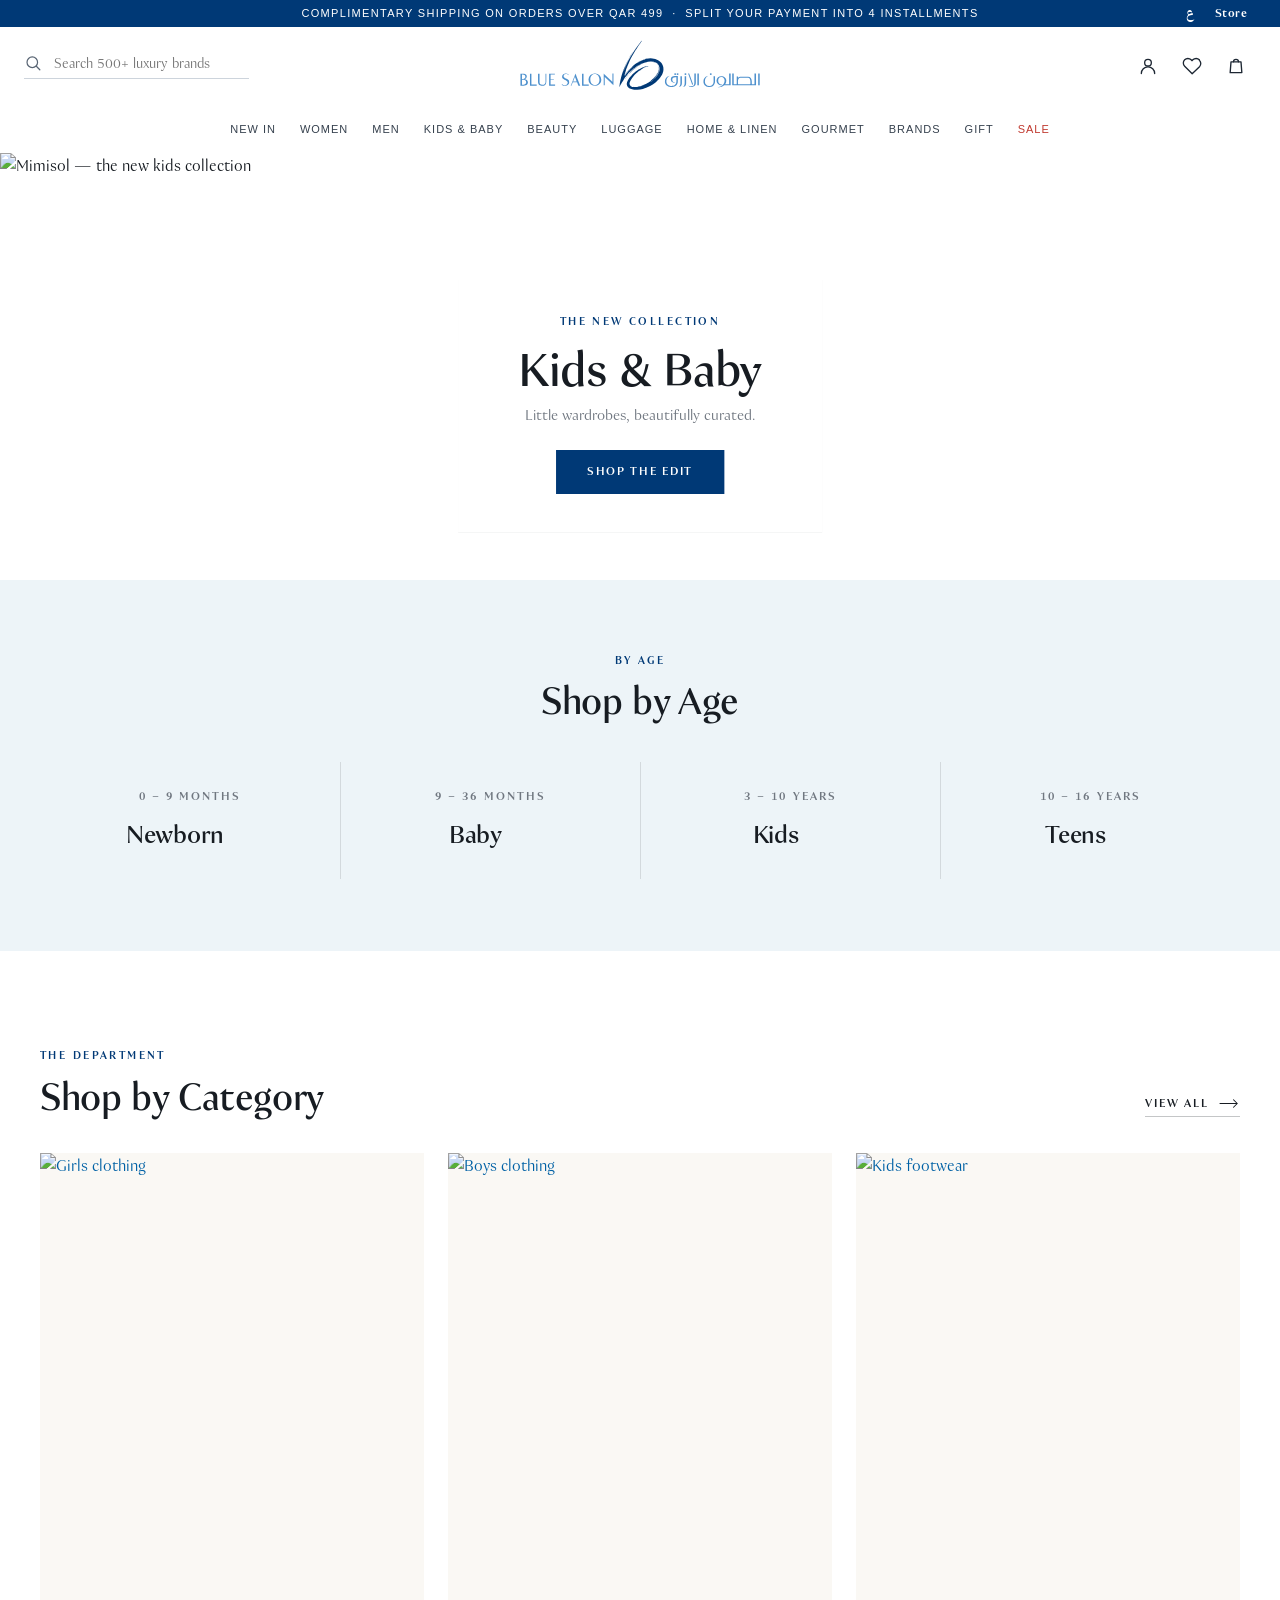
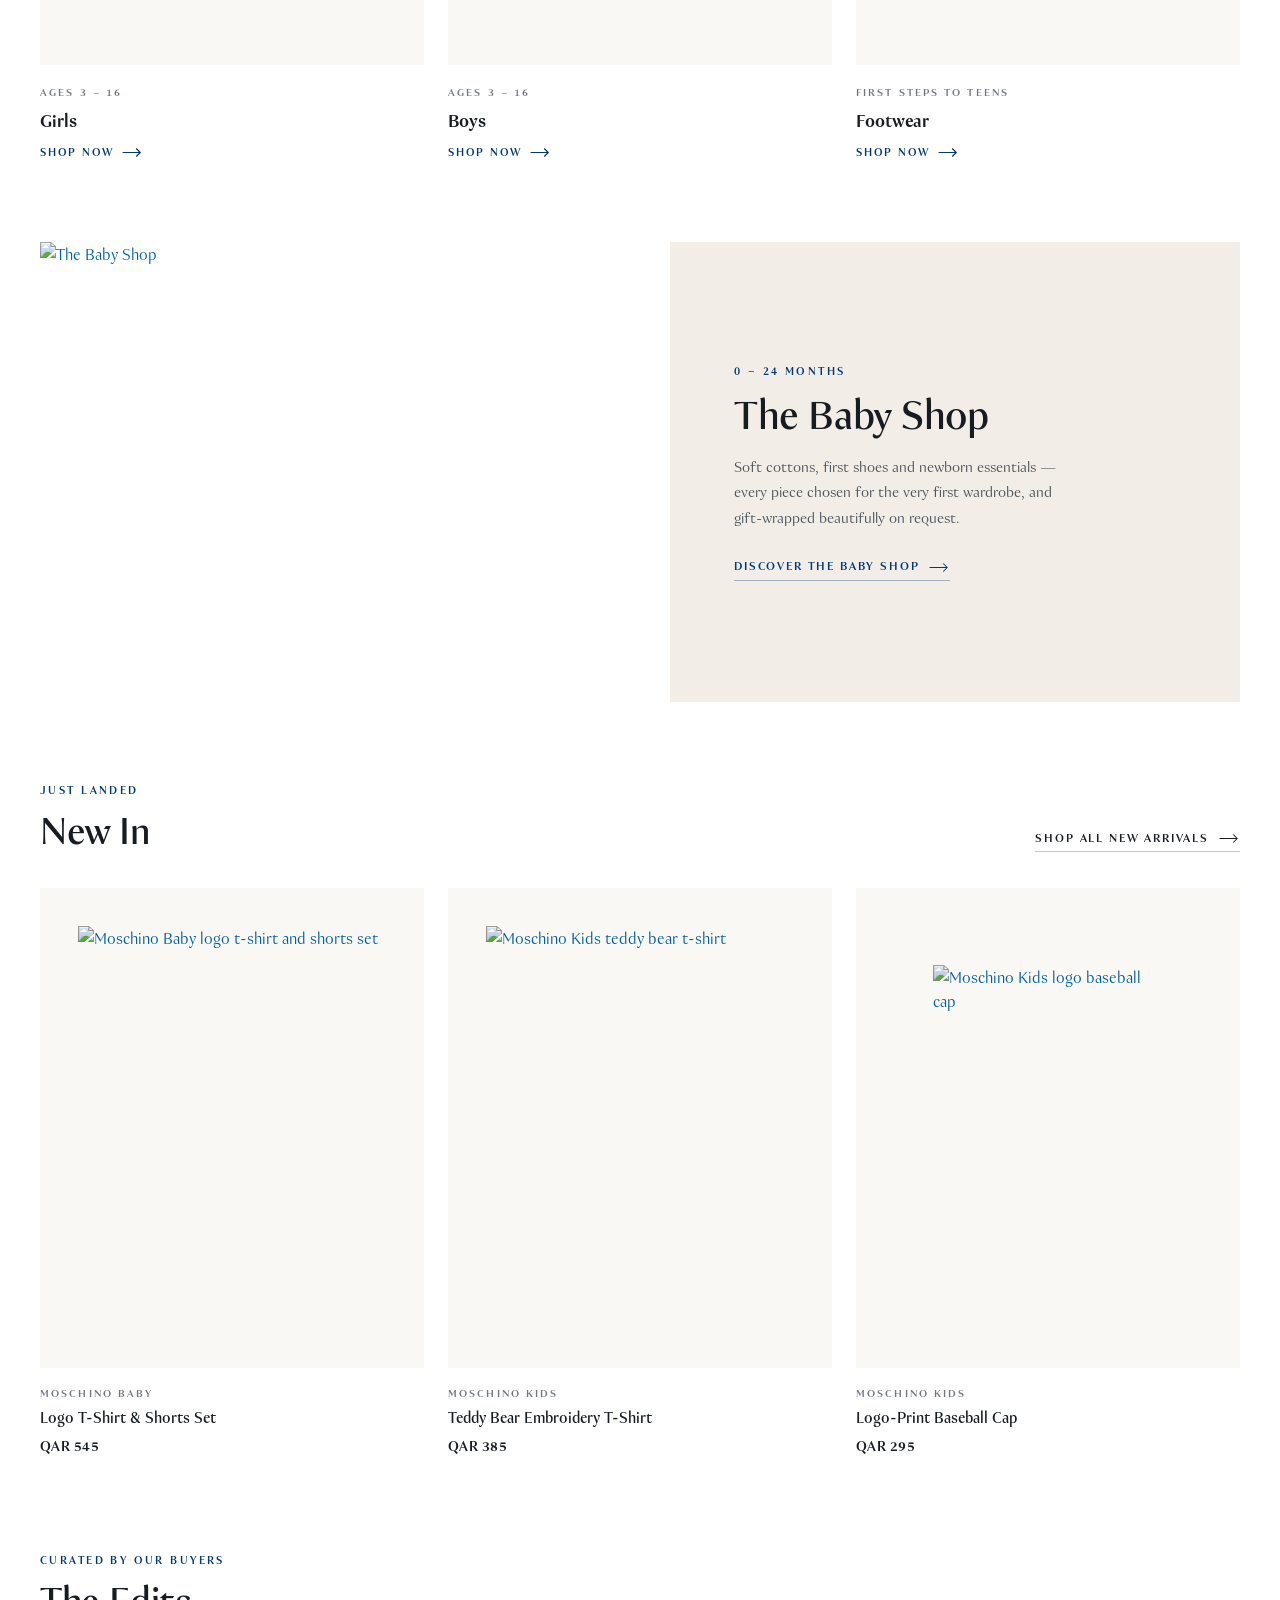
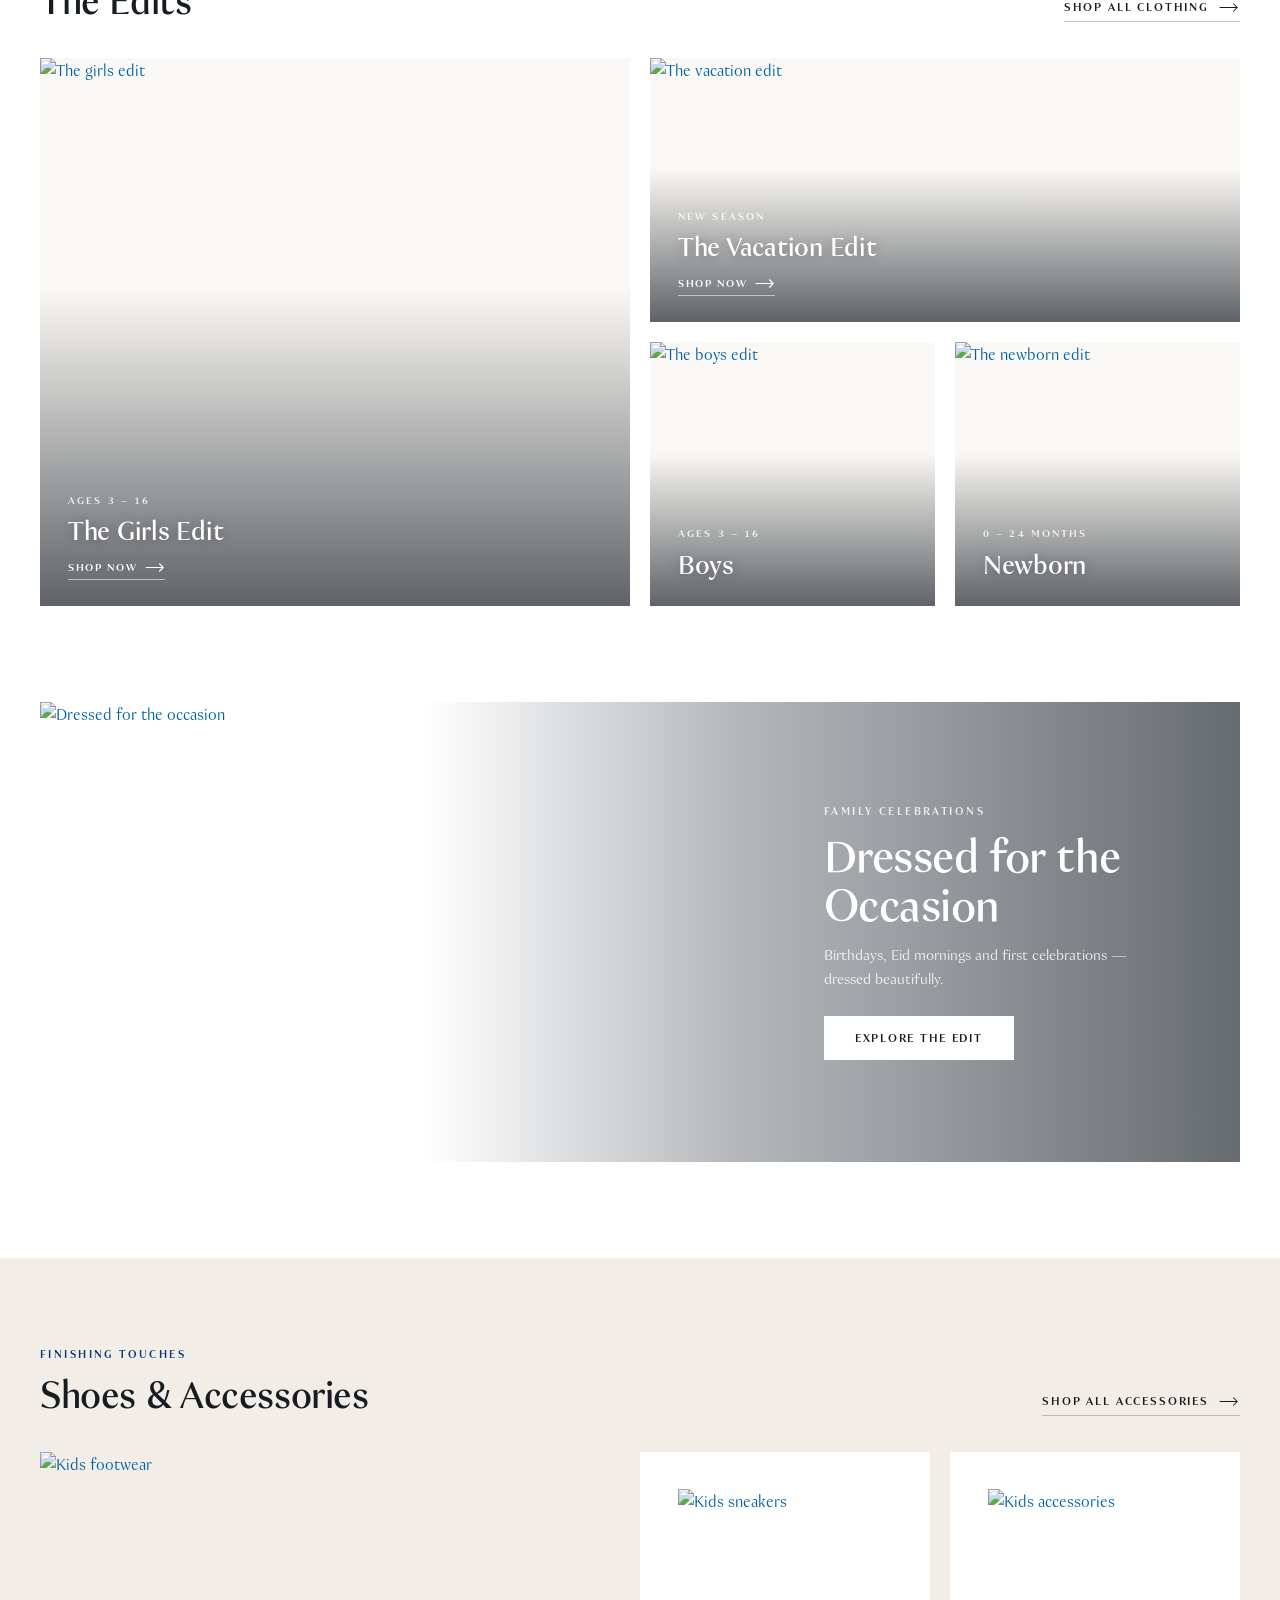
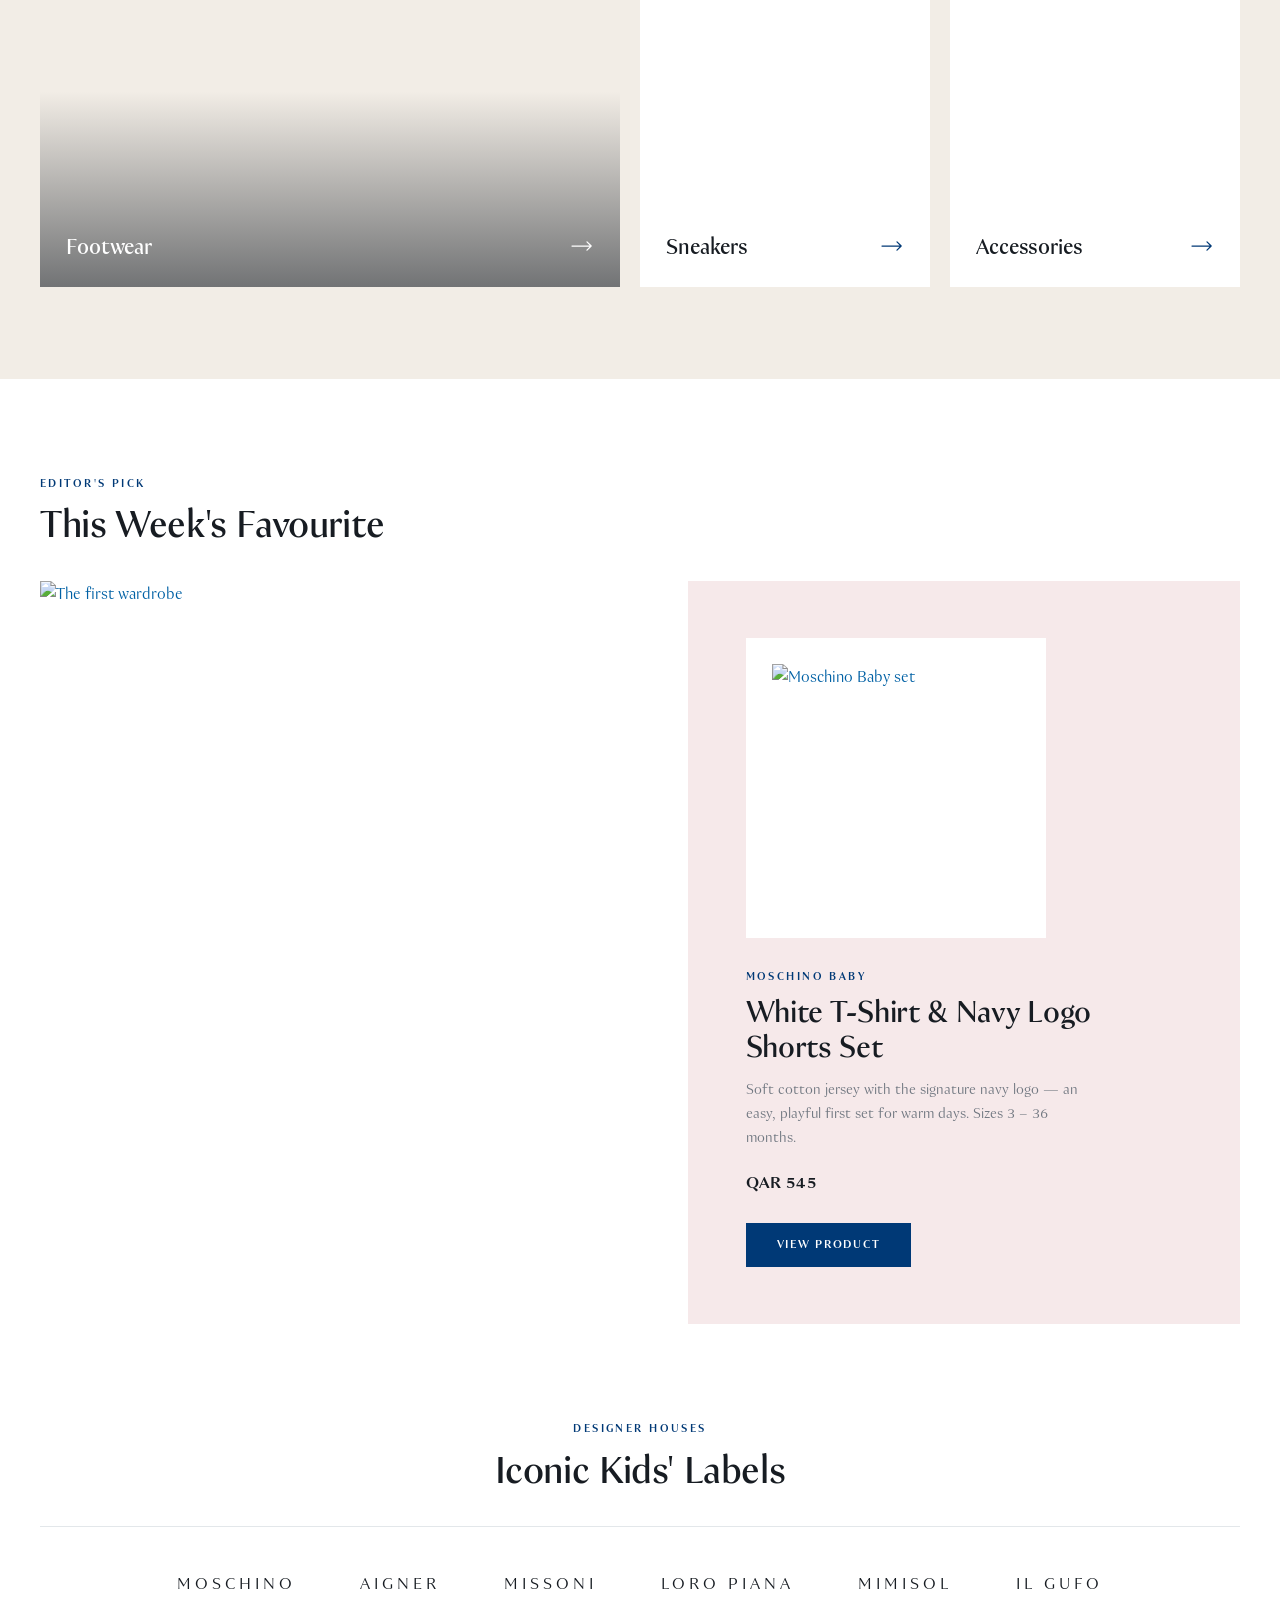
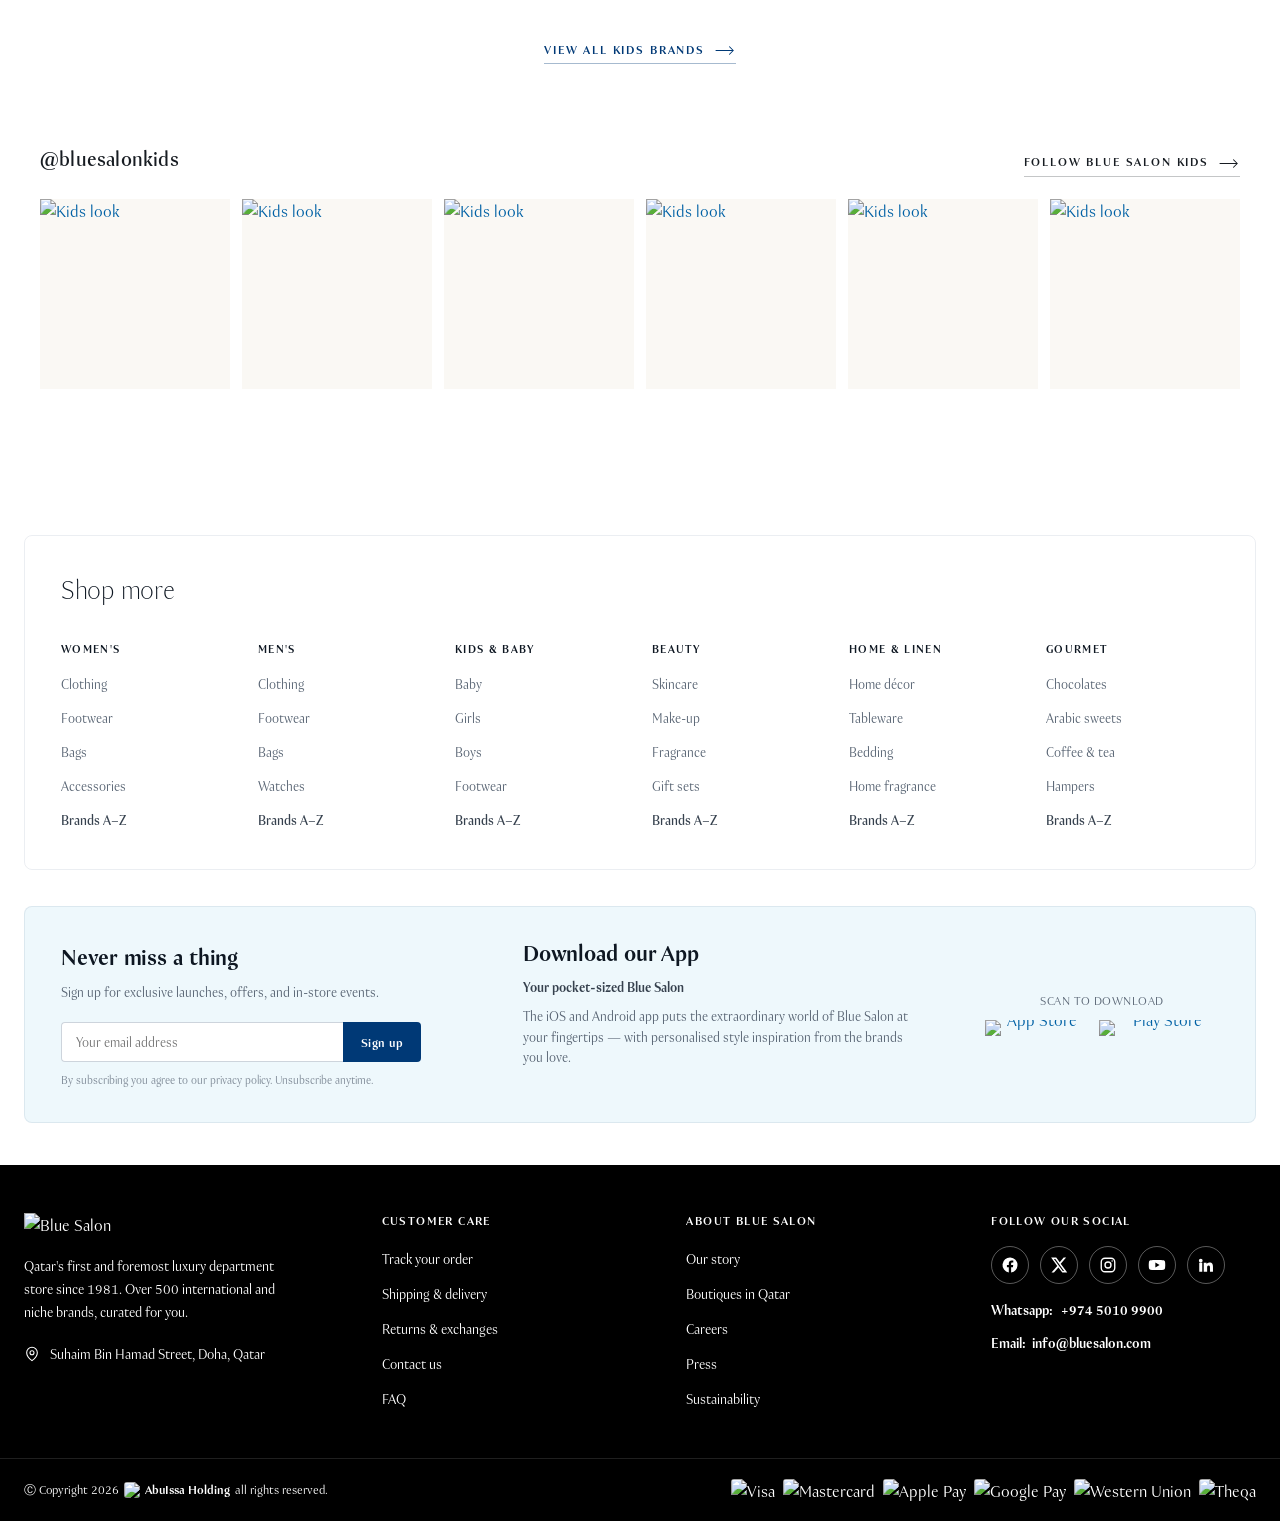
==== commit c922c786: "Fix CSS padding for pdp-detail-tabs to ensure consistent spacing" ====
--- a/kids.html
+++ b/kids.html
@@ -10,3485 +10,711 @@
 <link rel="stylesheet" href="app.css">
 <link rel="stylesheet" href="shop.css">
 <style>
-/* Kids department — editorial layout, homepage tokens (spacing / radii / boxed captions) */
-.kids-hero {
+/* ============================================================
+   BLUE SALON — KIDS & BABY department landing
+   Refinement pass: premium, clean, youthful-not-childish,
+   editorial. Scoped under .bs-kids-page. Global header/footer
+   untouched. Tokens come from styles.css (Qatar typeface,
+   --blue-800 navy, --container-max 1320px).
+   ============================================================ */
+.bs-kids-page {
+  /* Palette — soft backgrounds against brand navy */
+  --bsk-navy:   var(--blue-800, #003976);
+  --bsk-ink:    #171c22;
+  --bsk-muted:  #707780;
+  --bsk-border: #e3e7ea;
+  --bsk-ivory:  #faf8f4;
+  --bsk-blue:   #edf4f8;
+  --bsk-blush:  #f6e9ea;
+  --bsk-sand:   #f2ede6;
+
+  --bsk-gap: 24px;
+
+  display: block;
+  max-width: 1440px;
+  margin: 0 auto;
+  padding-bottom: 104px;
+  background: #fff;
+  font-family: var(--font-sans);
+  color: var(--bsk-ink);
+}
+.bs-kids-page a { text-decoration: none; }
+.bs-kids-page a:hover { text-decoration: none; }
+.bs-kids-page img { display: block; }
+
+/* ── Layout wrap — every section shares the full 1440px body ── */
+.bsk-wrap {
+  max-width: 1440px;
+  margin: 0 auto;
+  padding: 0 40px;
+}
+
+/* Section rhythm — major editorial sections breathe more */
+.bsk-sec       { padding-top: 96px; }
+.bsk-sec--soft { padding-top: 80px; }
+
+/* ── Shared type system ──────────────────────────────────── */
+.bsk-eyebrow {
+  display: block;
+  margin-bottom: 12px;
+  font-size: 11px;
+  font-weight: var(--fw-semibold);
+  letter-spacing: 0.22em;
+  text-transform: uppercase;
+  color: var(--bsk-navy);
+}
+.bsk-title {
+  margin: 0;
+  font-size: clamp(30px, 3vw, 40px);
+  font-weight: var(--fw-medium);
+  line-height: 1.08;
+  letter-spacing: -0.01em;
+  color: var(--bsk-ink);
+}
+.bsk-sub {
+  margin: 14px 0 0;
+  max-width: 56ch;
+  font-size: 15px;
+  line-height: 1.65;
+  color: var(--bsk-muted);
+}
+.bsk-head { margin-bottom: 36px; }
+.bsk-head--center { max-width: 640px; margin-left: auto; margin-right: auto; text-align: center; }
+.bsk-head--center .bsk-sub { margin-left: auto; margin-right: auto; }
+.bsk-head--split { display: flex; align-items: flex-end; justify-content: space-between; gap: 24px; }
+
+/* Arrow text link */
+.bsk-link {
+  display: inline-flex;
+  align-items: center;
+  gap: 9px;
+  padding-bottom: 4px;
+  border-bottom: 1px solid rgba(23, 28, 34, 0.25);
+  font-size: 11.5px;
+  font-weight: var(--fw-semibold);
+  letter-spacing: 0.16em;
+  text-transform: uppercase;
+  color: var(--bsk-ink);
+  white-space: nowrap;
+  transition: color .25s ease, border-color .25s ease;
+}
+.bsk-link svg { transition: transform .28s ease; }
+.bsk-link:hover { color: var(--bsk-navy); border-color: var(--bsk-navy); }
+.bsk-link:hover svg { transform: translateX(4px); }
+.bsk-link--navy { color: var(--bsk-navy); border-color: rgba(0, 57, 118, 0.35); }
+
+/* Solid buttons */
+.bsk-btn {
+  display: inline-flex;
+  align-items: center;
+  justify-content: center;
+  gap: 10px;
+  height: 44px;
+  padding: 0 30px;
+  background: var(--bsk-navy);
+  border: 1px solid var(--bsk-navy);
+  font-family: var(--font-sans);
+  font-size: 11.5px;
+  font-weight: var(--fw-semibold);
+  letter-spacing: 0.15em;
+  text-transform: uppercase;
+  color: #fff;
+  transition: background .25s ease, color .25s ease;
+}
+.bsk-btn:hover { background: var(--blue-900, #002a57); color: #fff; }
+.bsk-btn--light { background: #fff; border-color: #fff; color: var(--bsk-ink); }
+.bsk-btn--light:hover { background: transparent; color: #fff; }
+
+/* ════════════════ 1 · HERO ════════════════ */
+.bsk-hero {
   position: relative;
-  max-width: var(--container-max);
-  margin: 0 auto;
   aspect-ratio: 1920 / 640;
   overflow: hidden;
-  isolation: isolate;
-}
-.kids-hero img {
+}
+.bsk-hero img {
   position: absolute; inset: 0;
   width: 100%; height: 100%;
   object-fit: cover; object-position: center 30%;
 }
-.kids-hero::after {
-  content: "";
-  position: absolute; inset: 0;
-  background: linear-gradient(180deg, rgba(0,0,0,0) 45%, rgba(0,0,0,0.4) 100%);
-}
-.kids-hero-box {
+.bsk-hero-box {
   position: absolute; z-index: 2;
-  left: 50%; bottom: 44px;
+  left: 50%; bottom: 48px;
   transform: translateX(-50%);
   background: #fff;
-  padding: 26px 54px 30px;
+  padding: 34px 60px 38px;
   text-align: center;
-}
-.kids-hero-title {
-  font-family: var(--font-display);
+  box-shadow: 0 1px 0 rgba(23, 28, 34, 0.04);
+}
+.bsk-hero-box .bsk-eyebrow { margin-bottom: 14px; }
+.bsk-hero-title {
+  margin: 0 0 10px;
+  font-size: clamp(34px, 3.8vw, 52px);
   font-weight: var(--fw-medium);
-  font-size: 40px;
-  letter-spacing: -0.015em;
-  color: #171717;
-  margin: 0 0 4px;
+  line-height: 1.02;
+  letter-spacing: -0.012em;
+  color: var(--bsk-ink);
   white-space: nowrap;
 }
-.kids-hero-sub {
-  margin: 0 0 14px;
-  font-family: var(--font-sans);
-  font-size: 12.5px;
-  letter-spacing: 0.02em;
-  color: #767676;
-}
-.kids-hero-link {
-  font-family: var(--font-sans);
-  font-size: 10.5px;
+.bsk-hero-sub {
+  margin: 0 0 24px;
+  font-size: 15px;
+  line-height: 1.5;
+  color: var(--bsk-muted);
+}
+
+/* ════════════════ 2 · SHOP BY AGE — text-led band ════════════════ */
+.bsk-ages-band {
+  margin-top: 0;
+  padding: 72px 0;
+  background: var(--bsk-blue);
+}
+.bsk-ages-band .bsk-head { margin-bottom: 40px; }
+.bsk-ages {
+  display: grid;
+  grid-template-columns: repeat(4, 1fr);
+}
+.bsk-age {
+  display: flex;
+  flex-direction: column;
+  align-items: center;
+  gap: 10px;
+  padding: 26px 16px;
+  border-left: 1px solid rgba(23, 28, 34, 0.12);
+  text-align: center;
+}
+.bsk-age:first-child { border-left: 0; }
+.bsk-age-range {
+  font-size: 11.5px;
   font-weight: var(--fw-semibold);
   letter-spacing: 0.18em;
   text-transform: uppercase;
-  color: #171717;
-  text-decoration: none;
-  border-bottom: 1px solid rgba(23, 23, 23, 0.28);
-  padding-bottom: 4px;
-  transition: color .28s ease, border-color .28s ease;
-}
-.kids-hero-link:hover { color: var(--blue-800, #003976); border-color: var(--blue-800, #003976); text-decoration: none; }
-
-/* Shop by age — boxed text links */
-.kids-ages {
-  max-width: var(--container-max);
-  margin: 0 auto;
-  padding: 56px 24px 0;
-  display: grid;
-  grid-template-columns: repeat(4, 1fr);
-  gap: 24px;
-}
-.kids-age {
-  display: block;
-  border: 1px solid rgba(14,23,34,0.12);
-  background: #fff;
-  text-align: center;
-  padding: 30px 10px 26px;
-  text-decoration: none;
-  transition: border-color .25s var(--ease-standard), transform .25s var(--ease-standard);
-}
-.kids-age:hover {
-  border-color: var(--blue-800, #003976);
-  transform: translateY(-3px);
-  text-decoration: none;
-}
-.kids-age-name {
-  display: block;
-  font-family: var(--font-display);
-  font-weight: var(--fw-light);
-  font-size: 24px;
-  color: var(--ink-900);
-}
-.kids-age-label {
-  display: block;
-  margin-top: 7px;
-  font-family: var(--font-sans);
-  font-size: 11px;
-  letter-spacing: 0.18em;
-  text-transform: uppercase;
-  color: var(--text-muted, #5a6572);
-}
-
-/* Category — asymmetric editorial bento (distinct from the home grid) */
-.kids-cats {
-  max-width: var(--container-max);
-  margin: 0 auto;
-  padding: 56px 24px 0;
-  display: grid;
-  grid-template-columns: 1.35fr 1fr;
-  gap: 16px;
-}
-.kids-cats .bs-shopcat-card { aspect-ratio: 16 / 11; height: auto; }
-.kids-cats > a:first-child { grid-row: 1 / span 2; aspect-ratio: auto; }
-
-/* The Baby Shop — editorial split feature (image + copy), not a banner */
-.kids-feature {
-  max-width: var(--container-max);
-  margin: 0 auto;
-  padding: 64px 24px 0;
-}
-.kids-feature-inner {
-  display: grid;
-  grid-template-columns: 1.1fr 0.9fr;
-  align-items: stretch;
-  overflow: hidden;
-  border: 1px solid rgba(0, 0, 0, 0.08);
-  border-radius: 0;
-  background: #f4f3f1;
-  text-decoration: none;
-  transition: box-shadow .28s ease;
-}
-.kids-feature-inner:hover { box-shadow: 0 12px 32px rgba(0, 0, 0, 0.045); text-decoration: none; }
-.kids-feature-media { position: relative; min-height: 320px; overflow: hidden; }
-.kids-feature-media img {
-  position: absolute; inset: 0;
-  width: 100%; height: 100%;
-  object-fit: cover; object-position: center;
-  transition: transform .5s var(--ease-standard, ease);
-}
-.kids-feature-inner:hover .kids-feature-media img { transform: scale(1.03); }
-.kids-feature-copy {
-  padding: clamp(28px, 4vw, 56px);
-  display: flex;
-  flex-direction: column;
-  justify-content: center;
-}
-.kids-feature-title {
-  margin: 6px 0 14px;
-  font-family: var(--font-display);
-  font-weight: var(--fw-medium);
-  font-size: clamp(28px, 3vw, 38px);
-  line-height: 1.08;
-  letter-spacing: -0.015em;
-  color: #171717;
-}
-.kids-feature-copy p {
-  margin: 0 0 24px;
-  max-width: 40ch;
-  font-family: var(--font-sans);
-  font-size: 14px;
-  line-height: 1.65;
-  color: #767676;
-}
-.kids-feature-cta {
+  color: var(--bsk-muted);
+  transition: color .25s ease;
+}
+.bsk-age-name {
   display: inline-flex;
   align-items: center;
   gap: 10px;
-  font-family: var(--font-sans);
+  font-size: clamp(22px, 2vw, 27px);
+  font-weight: var(--fw-medium);
+  letter-spacing: -0.01em;
+  color: var(--bsk-ink);
+  transition: color .25s ease;
+}
+.bsk-age-name svg {
+  flex: none;
+  color: var(--bsk-navy);
+  opacity: 0;
+  transform: translateX(-6px);
+  transition: opacity .25s ease, transform .25s ease;
+}
+.bsk-age:hover .bsk-age-name { color: var(--bsk-navy); }
+.bsk-age:hover .bsk-age-range { color: var(--bsk-navy); }
+.bsk-age:hover .bsk-age-name svg { opacity: 1; transform: none; }
+
+/* ════════════════ 3 · SHOP BY CATEGORY — editorial cards ════════════════ */
+.bsk-cats {
+  display: grid;
+  grid-template-columns: repeat(3, 1fr);
+  gap: var(--bsk-gap);
+}
+.bsk-cat { display: block; }
+.bsk-cat-media {
+  display: block;
+  position: relative;
+  aspect-ratio: 3 / 4;
+  overflow: hidden;
+  background: var(--bsk-ivory);
+}
+.bsk-cat-media img {
+  position: absolute; inset: 0;
+  width: 100%; height: 100%;
+  object-fit: cover; object-position: center top;
+  transition: transform .6s var(--ease-standard, ease);
+}
+.bsk-cat:hover .bsk-cat-media img { transform: scale(1.04); }
+.bsk-cat-eyebrow {
+  display: block;
+  margin: 20px 0 6px;
+  font-size: 10.5px;
+  font-weight: var(--fw-semibold);
+  letter-spacing: 0.2em;
+  text-transform: uppercase;
+  color: var(--bsk-muted);
+}
+.bsk-cat-name {
+  display: block;
+  font-size: 18px;
+  font-weight: var(--fw-semibold);
+  letter-spacing: -0.005em;
+  color: var(--bsk-ink);
+  transition: color .25s ease;
+}
+.bsk-cat:hover .bsk-cat-name { color: var(--bsk-navy); }
+.bsk-cat-link {
+  display: inline-flex;
+  align-items: center;
+  gap: 8px;
+  margin-top: 10px;
   font-size: 11px;
   font-weight: var(--fw-semibold);
   letter-spacing: 0.16em;
   text-transform: uppercase;
-  color: var(--blue-800, #003976);
-}
-.kids-feature-cta svg { transition: transform .28s var(--ease-standard, ease); }
-.kids-feature-inner:hover .kids-feature-cta svg { transform: translateX(4px); }
-
-.kids-navy {
-  max-width: var(--container-max);
-  margin: 0 auto;
-  padding: 24px 24px 0;
-}
-.kids-navy-inner {
-  background: var(--blue-800, #003976);
-  height: 190px;
+  color: var(--bsk-navy);
+}
+.bsk-cat-link svg { transition: transform .28s ease; }
+.bsk-cat:hover .bsk-cat-link svg { transform: translateX(4px); }
+
+/* ════════════════ 4 · BABY SHOP — premium campaign split ════════════════ */
+.bsk-baby {
+  display: grid;
+  grid-template-columns: 1.05fr 0.95fr;
+  align-items: stretch;
+}
+.bsk-baby-media {
+  position: relative;
+  min-height: 460px;
+  overflow: hidden;
+}
+.bsk-baby-media img {
+  position: absolute; inset: 0;
+  width: 100%; height: 100%;
+  object-fit: cover;
+  transition: transform .6s var(--ease-standard, ease);
+}
+.bsk-baby:hover .bsk-baby-media img { transform: scale(1.03); }
+.bsk-baby-copy {
   display: flex;
-  align-items: center;
-  justify-content: space-between;
-  padding: 0 54px;
-  text-decoration: none;
-}
-.kids-navy-inner:hover { text-decoration: none; }
-.kids-navy-name {
-  font-family: var(--font-display);
-  font-weight: var(--fw-light);
-  font-size: 32px;
-  color: #fff;
-}
-.kids-navy-sub {
-  display: block;
-  margin-top: 6px;
-  font-family: var(--font-sans);
-  font-size: 11px;
-  letter-spacing: 0.18em;
-  text-transform: uppercase;
-  color: rgba(255,255,255,0.65);
-}
-.kids-pagepad { padding-bottom: 80px; }
-
-@media (max-width: 900px) {
-  .kids-hero { aspect-ratio: 4 / 3; }
-  .kids-ages { grid-template-columns: repeat(2, 1fr); }
-  .kids-cats { grid-template-columns: 1fr; }
-  .kids-cats .bs-shopcat-card { aspect-ratio: 4 / 3; }
-  .kids-cats > a:first-child { grid-row: auto; aspect-ratio: 4 / 3; }
-  .kids-feature-inner { grid-template-columns: 1fr; }
-  .kids-feature-media { min-height: 240px; }
-}
-@media (max-width: 600px) {
-  .kids-hero-box { padding: 18px 28px 22px; width: max-content; max-width: calc(100% - 32px); }
-  .kids-hero-title { font-size: 28px; white-space: normal; }
-  .kids-navy-inner { flex-direction: column; align-items: flex-start; justify-content: center; gap: 14px; padding: 0 24px; }
-}
-.kids-picks { max-width: var(--container-max); margin: 0 auto; padding: 0 24px; }
-.kids-picks-grid { grid-template-columns: repeat(4, 1fr); }
-@media (max-width: 1000px) { .kids-picks-grid { grid-template-columns: repeat(2, 1fr); } }
-@media (max-width: 560px) { .kids-picks-grid { grid-template-columns: 1fr; } }
-
-/* ── Section headers — consistent hierarchy across the department ── */
-.kids-sec-head {
-  max-width: var(--container-max);
-  margin: 0 auto;
-  padding: 64px 24px 0;
-}
-.kids-sec-kicker {
-  display: block;
-  margin-bottom: 10px;
-  font-family: var(--font-sans);
-  font-size: 10px;
+  flex-direction: column;
+  justify-content: center;
+  align-items: flex-start;
+  padding: clamp(40px, 5vw, 76px);
+  background: var(--bsk-sand);
+}
+.bsk-baby-copy .bsk-title { font-size: clamp(30px, 3.2vw, 42px); }
+.bsk-baby-copy p {
+  margin: 18px 0 28px;
+  max-width: 42ch;
+  font-size: 15px;
+  line-height: 1.7;
+  color: #4a525b;
+}
+
+/* ════════════════ 5 · NEW IN — refined product cards ════════════════ */
+.bsk-newin {
+  display: grid;
+  grid-template-columns: repeat(3, 1fr);
+  gap: var(--bsk-gap);
+}
+.bsk-prod { display: block; }
+.bsk-prod-stage {
+  display: block;
+  position: relative;
+  aspect-ratio: 4 / 5;
+  overflow: hidden;
+  background: var(--bsk-ivory);
+}
+.bsk-prod-stage img {
+  position: absolute; inset: 0;
+  width: 100%; height: 100%;
+  object-fit: contain;
+  padding: 10%;
+  mix-blend-mode: multiply;
+  transition: transform .5s var(--ease-standard, ease);
+}
+/* Scale normalisation — small items sit smaller on the stage */
+.bsk-prod-stage--sm img { padding: 20%; }
+.bsk-prod:hover .bsk-prod-stage img { transform: scale(1.045); }
+.bsk-prod-brand {
+  display: block;
+  margin: 18px 0 5px;
+  font-size: 10.5px;
   font-weight: var(--fw-semibold);
   letter-spacing: 0.2em;
   text-transform: uppercase;
-  color: var(--blue-800, #003976);
-}
-/* Short navy rule above the kicker — same editorial mark as the PDP */
-.kids-sec-head .kids-sec-kicker::before,
-.kids-shelf-head .kids-sec-kicker::before,
-.kids-feature-copy .kids-sec-kicker::before,
-.kids-band-head .kids-sec-kicker::before,
-.kids-brand-copy .kids-sec-kicker::before {
+  color: var(--bsk-muted);
+}
+.bsk-prod-name {
+  display: block;
+  font-size: 15.5px;
+  font-weight: var(--fw-medium);
+  line-height: 1.35;
+  color: var(--bsk-ink);
+  transition: color .25s ease;
+}
+.bsk-prod:hover .bsk-prod-name { color: var(--bsk-navy); }
+.bsk-prod-price {
+  display: block;
+  margin-top: 7px;
+  font-size: 14px;
+  font-weight: var(--fw-semibold);
+  letter-spacing: 0.02em;
+  color: var(--bsk-ink);
+}
+
+/* ════════════════ 6 · THE EDITS — asymmetric editorial bento ════════════════ */
+.bsk-edits {
+  display: grid;
+  grid-template-columns: repeat(4, 1fr);
+  grid-auto-rows: 264px;
+  gap: 20px;
+}
+.bsk-tile {
+  position: relative;
+  display: block;
+  overflow: hidden;
+  background: var(--bsk-ivory);
+}
+/* Lead (tall) + wide + two squares = one complete rectangle */
+.bsk-tile--lead { grid-column: span 2; grid-row: span 2; }
+.bsk-tile--wide { grid-column: span 2; }
+.bsk-tile img {
+  position: absolute; inset: 0;
+  width: 100%; height: 100%;
+  object-fit: cover;
+  transition: transform .65s var(--ease-standard, ease);
+}
+.bsk-tile:hover img { transform: scale(1.04); }
+.bsk-tile::after {
   content: "";
-  display: block;
-  width: 26px;
-  height: 1px;
-  margin-bottom: 10px;
-  background: rgba(23, 23, 23, 0.35);
-}
-.kids-sec-title {
-  margin: 0;
-  font-family: var(--font-display);
+  position: absolute; inset: 0;
+  background: linear-gradient(180deg, rgba(8, 15, 24, 0) 42%, rgba(8, 15, 24, 0.64) 100%);
+}
+.bsk-tile-cap {
+  position: absolute; z-index: 2;
+  left: 28px; right: 28px; bottom: 26px;
+  color: #fff;
+}
+.bsk-tile-kicker {
+  display: block;
+  margin-bottom: 8px;
+  font-size: 10.5px;
+  font-weight: var(--fw-semibold);
+  letter-spacing: 0.2em;
+  text-transform: uppercase;
+  color: rgba(255, 255, 255, 0.85);
+}
+.bsk-tile-name {
+  display: block;
+  font-size: clamp(22px, 2.1vw, 30px);
   font-weight: var(--fw-medium);
-  font-size: clamp(26px, 3vw, 34px);
-  line-height: 1.12;
-  letter-spacing: -0.015em;
-  color: #171717;
-}
-/* Grid follows a header, so it no longer needs its own tall top pad */
-.kids-sec-head + .kids-ages,
-.kids-sec-head + .kids-cats { padding-top: 24px; }
-
-/* ── Shop by age — typographic tiles, department-store restraint ── */
-.kids-age {
-  border-color: rgba(0, 0, 0, 0.1);
-  border-radius: 0;
-  padding: 30px 14px 28px;
-  transition: border-color .28s ease, transform .28s ease, box-shadow .28s ease, background .28s ease;
-}
-.kids-age:hover {
-  border-color: var(--blue-800, #003976);
-  background: rgba(23, 23, 23, 0.02);
-  box-shadow: 0 12px 32px rgba(0, 0, 0, 0.045);
-  transform: translateY(-2px);
-}
-.kids-age-label {
-  margin: 0 0 10px;
-  font-size: 10px;
-  letter-spacing: 0.2em;
-  color: #9a9a9a;
-}
-.kids-age-name {
-  font-weight: var(--fw-medium);
-  font-size: 22px;
+  line-height: 1.1;
   letter-spacing: -0.01em;
-  color: #171717;
-}
-.kids-age:hover .kids-age-name { color: var(--blue-800, #003976); }
-
-/* ── Category imagery — softer frame, crisper caption ── */
-.kids-cats .bs-shopcat-name {
-  text-shadow: 0 1px 14px rgba(0, 0, 0, 0.4);
-}
-
-/* ── Kids' brands strip — higher-contrast, readable sub ── */
-.kids-navy-inner { border-radius: 0; }
-.kids-navy-sub { color: rgba(255, 255, 255, 0.82); }
-
-/* ── Department product shelves — one base card, home-page rhythm ── */
-.kids-shelf {
-  max-width: var(--container-max);
-  margin: 0 auto;
-  padding: 64px 24px 0;
-}
-.kids-shelf-head {
-  display: flex;
-  align-items: flex-end;
-  justify-content: space-between;
-  gap: 16px;
-  margin-bottom: 24px;
-}
-.kids-shelf-head .kids-sec-title { font-size: clamp(24px, 2.6vw, 30px); }
-.kids-shelf-viewall {
-  flex: none;
+  text-shadow: 0 1px 12px rgba(8, 15, 24, 0.3);
+}
+.bsk-tile-cta {
   display: inline-flex;
   align-items: center;
   gap: 8px;
-  padding-bottom: 4px;
-  border-bottom: 1px solid rgba(23, 23, 23, 0.22);
-  font-family: var(--font-sans);
-  font-size: 10.5px;
-  font-weight: var(--fw-semibold);
-  letter-spacing: 0.16em;
-  text-transform: uppercase;
-  color: var(--blue-800, #003976);
-  text-decoration: none;
-  white-space: nowrap;
-  transition: color .28s ease, border-color .28s ease;
-}
-.kids-shelf-viewall svg { transition: transform .28s ease; }
-.kids-shelf-viewall:hover { color: var(--blue-900, #002a57); border-color: var(--blue-800, #003976); }
-.kids-shelf-viewall:hover svg { transform: translateX(4px); }
-.kids-shelf .kids-picks-grid { margin: 0; }
-
-@media (max-width: 600px) {
-  .kids-shelf, .kids-sec-head { padding-top: 44px; }
-  .kids-shelf-head { margin-bottom: 18px; }
-}
-
-/* ── Varied shelf presentation (same system, different rhythm) ── */
-.kids-picks-grid.bs-shelf--large > * {
-  flex: 0 0 clamp(258px, 30vw, 360px);
-  width: clamp(258px, 30vw, 360px);
-}
-.kids-picks-grid.bs-shelf--compact > * {
-  flex: 0 0 clamp(150px, 16vw, 194px);
-  width: clamp(150px, 16vw, 194px);
-}
-
-/* ── Editorial quote break ── */
-.kids-quote {
-  max-width: 860px;
-  margin: 0 auto;
-  padding: 96px 24px;
-  text-align: center;
-}
-.kids-quote .kids-sec-kicker { color: var(--blue-800, #003976); }
-.kids-quote::before {
-  content: "";
-  display: block;
-  width: 40px;
-  height: 1px;
-  margin: 0 auto 22px;
-  background: rgba(23, 23, 23, 0.4);
-}
-.kids-quote-text {
-  margin: 14px 0 0;
-  font-family: var(--font-display);
-  font-weight: var(--fw-medium);
-  font-size: clamp(22px, 2.8vw, 34px);
-  line-height: 1.32;
-  letter-spacing: -0.015em;
-  color: #171717;
-}
-
-/* ══ Editorial split — 2×2 product grid beside a campaign image ══ */
-.kids-split { max-width: var(--container-max); margin: 0 auto; padding: 88px 24px 0; }
-.kids-split-grid {
-  display: grid;
-  grid-template-columns: 1.15fr 0.85fr;
-  gap: 20px;
-  align-items: stretch;
-}
-.kids-split-products { display: grid; grid-template-columns: 1fr 1fr; gap: 20px; }
-.kids-split-media {
-  position: relative;
-  display: block;
-  overflow: hidden;
-  border-radius: 0;
-  border: 1px solid rgba(0, 0, 0, 0.08);
-  text-decoration: none;
-}
-.kids-split-media img {
-  position: absolute; inset: 0;
-  width: 100%; height: 100%;
-  object-fit: cover;
-  transition: transform .5s var(--ease-standard, ease);
-}
-.kids-split-media:hover img { transform: scale(1.03); }
-.kids-split-media::after {
-  content: "";
-  position: absolute; inset: 0;
-  background: linear-gradient(180deg, rgba(0,0,0,0) 50%, rgba(8, 18, 32, 0.55) 100%);
-}
-.kids-split-caption { position: absolute; z-index: 2; left: 28px; right: 28px; bottom: 26px; color: #fff; }
-.kids-split-cap-kicker {
-  display: block;
-  margin-bottom: 8px;
-  font-family: var(--font-sans);
-  font-size: 10px;
-  font-weight: var(--fw-semibold);
-  letter-spacing: 0.2em;
-  text-transform: uppercase;
-  color: rgba(255, 255, 255, 0.78);
-}
-.kids-split-cap-title {
-  display: block;
-  font-family: var(--font-display);
-  font-weight: var(--fw-medium);
-  font-size: 24px;
-  letter-spacing: -0.01em;
-}
-.kids-split-cap-cta {
-  display: inline-flex;
-  align-items: center;
-  gap: 8px;
-  margin-top: 12px;
+  margin-top: 14px;
   padding-bottom: 3px;
-  border-bottom: 1px solid rgba(255, 255, 255, 0.5);
-  font-family: var(--font-sans);
-  font-size: 10.5px;
-  font-weight: var(--fw-semibold);
-  letter-spacing: 0.16em;
-  text-transform: uppercase;
-}
-.kids-split-media:hover .kids-split-cap-cta { border-color: #fff; }
-
-/* ══ Tonal band — side header beside a compact rail ══ */
-.kids-band {
-  margin-top: 88px;
-  padding: 64px 0;
-  background: #f4f3f1;
-  border-top: 1px solid rgba(0, 0, 0, 0.06);
-  border-bottom: 1px solid rgba(0, 0, 0, 0.06);
-}
-.kids-band-inner {
-  max-width: var(--container-max);
-  margin: 0 auto;
-  padding: 0 24px;
-  display: grid;
-  grid-template-columns: 264px minmax(0, 1fr);
-  gap: 44px;
-  align-items: center;
-}
-.kids-band-head .kids-sec-title { font-size: clamp(24px, 2.6vw, 30px); }
-.kids-band-copy {
-  margin: 12px 0 20px;
-  font-family: var(--font-sans);
-  font-size: 13.5px;
-  line-height: 1.65;
-  color: #767676;
-}
-/* ══ Occasion campaign — lifestyle lead + curated occasion cards ══ */
-.kids-occ-sec { max-width: var(--container-max); margin: 0 auto; padding: 88px 24px 0; }
-.kids-occ-grid {
-  display: grid;
-  grid-template-columns: 1.05fr 1fr 1fr;
-  grid-template-rows: repeat(2, minmax(220px, auto));
-  gap: 20px;
-}
-.kids-occ-card {
-  position: relative;
-  display: flex;
-  flex-direction: column;
-  overflow: hidden;
-  border: 1px solid rgba(0, 0, 0, 0.1);
-  border-radius: 0;
-  background: #fff;
-  text-decoration: none;
-  transition: border-color .28s ease, transform .28s ease, box-shadow .28s ease;
-}
-.kids-occ-card:hover {
-  border-color: rgba(23, 23, 23, 0.35);
-  transform: translateY(-3px);
-  box-shadow: 0 14px 36px rgba(0, 0, 0, 0.06);
-  text-decoration: none;
-}
-.kids-occ-media { position: relative; overflow: hidden; flex: 1; min-height: 150px; }
-.kids-occ-media img {
-  position: absolute; inset: 0;
-  width: 100%; height: 100%;
-  object-fit: cover;
-  transition: transform .5s var(--ease-standard, ease);
-}
-.kids-occ-card:hover .kids-occ-media img { transform: scale(1.04); }
-.kids-occ-body {
-  display: flex;
-  align-items: center;
-  justify-content: space-between;
-  gap: 12px;
-  padding: 15px 18px;
-  border-top: 1px solid rgba(0, 0, 0, 0.07);
-  background: #fff;
-}
-.kids-occ-name {
-  display: block;
-  font-family: var(--font-display);
-  font-weight: var(--fw-medium);
-  font-size: 17px;
-  line-height: 1.2;
-  letter-spacing: -0.01em;
-  color: #171717;
-}
-.kids-occ-sub {
-  display: block;
-  margin-top: 3px;
-  font-family: var(--font-sans);
-  font-size: 11px;
-  letter-spacing: 0.02em;
-  color: #9a9a9a;
-}
-.kids-occ-go {
-  flex: none;
-  color: var(--blue-800, #003976);
-  opacity: 0;
-  transform: translateX(-4px);
-  transition: opacity .28s ease, transform .28s ease;
-}
-.kids-occ-card:hover .kids-occ-go { opacity: 1; transform: none; }
-/* Lead card — full-bleed image with an overlaid caption */
-.kids-occ-lead { grid-row: 1 / span 2; }
-.kids-occ-lead .kids-occ-media { min-height: 340px; }
-.kids-occ-lead .kids-occ-media::after {
-  content: "";
-  position: absolute; inset: 0;
-  background: linear-gradient(180deg, rgba(0,0,0,0) 45%, rgba(8, 18, 32, 0.6) 100%);
-}
-.kids-occ-lead-caption { position: absolute; z-index: 2; left: 28px; right: 28px; bottom: 26px; color: #fff; }
-.kids-occ-lead-kicker {
-  display: block;
-  margin-bottom: 8px;
-  font-family: var(--font-sans);
-  font-size: 10px;
-  font-weight: var(--fw-semibold);
-  letter-spacing: 0.2em;
-  text-transform: uppercase;
-  color: rgba(255, 255, 255, 0.78);
-}
-.kids-occ-lead-name {
-  display: block;
-  font-family: var(--font-display);
-  font-weight: var(--fw-medium);
-  font-size: clamp(22px, 2.2vw, 28px);
-  line-height: 1.15;
-  letter-spacing: -0.01em;
-}
-.kids-occ-lead-cta {
-  display: inline-flex;
-  align-items: center;
-  gap: 8px;
-  margin-top: 12px;
-  padding-bottom: 3px;
-  border-bottom: 1px solid rgba(255, 255, 255, 0.5);
-  font-family: var(--font-sans);
-  font-size: 10.5px;
-  font-weight: var(--fw-semibold);
-  letter-spacing: 0.16em;
-  text-transform: uppercase;
-}
-.kids-occ-lead:hover .kids-occ-lead-cta { border-color: #fff; }
-
-/* ══ Footwear rail — navy editorial tile leads the slider ══ */
-.kids-rail-intro {
-  display: flex;
-  flex-direction: column;
-  justify-content: flex-end;
-  padding: 30px 28px;
-  border-radius: 0;
-  background: var(--blue-800, #003976);
-  background-image: linear-gradient(180deg, rgba(255, 255, 255, 0.05), rgba(0, 0, 0, 0.1));
-  color: #fff;
-  text-decoration: none;
-}
-.kids-rail-intro:hover { text-decoration: none; }
-.kids-rail-intro-kicker {
-  display: block;
-  margin-bottom: 10px;
-  font-family: var(--font-sans);
-  font-size: 10px;
-  font-weight: var(--fw-semibold);
-  letter-spacing: 0.2em;
-  text-transform: uppercase;
-  color: rgba(255, 255, 255, 0.72);
-}
-.kids-rail-intro-kicker::before {
-  content: "";
-  display: block;
-  width: 26px;
-  height: 1px;
-  margin-bottom: 10px;
-  background: rgba(255, 255, 255, 0.35);
-}
-.kids-rail-intro-title {
-  display: block;
-  font-family: var(--font-display);
-  font-weight: var(--fw-medium);
-  font-size: 28px;
-  line-height: 1.08;
-  letter-spacing: -0.015em;
-}
-.kids-rail-intro-line {
-  display: block;
-  margin-top: 10px;
-  font-family: var(--font-sans);
-  font-size: 12.5px;
-  line-height: 1.6;
-  color: rgba(255, 255, 255, 0.8);
-}
-.kids-rail-intro-cta {
-  display: inline-flex;
-  align-items: center;
-  gap: 8px;
-  margin-top: 18px;
-  padding-bottom: 3px;
-  border-bottom: 1px solid rgba(255, 255, 255, 0.45);
-  font-family: var(--font-sans);
+  border-bottom: 1px solid rgba(255, 255, 255, 0.55);
   font-size: 10.5px;
   font-weight: var(--fw-semibold);
   letter-spacing: 0.16em;
   text-transform: uppercase;
   color: #fff;
-  align-self: flex-start;
-}
-.kids-rail-intro:hover .kids-rail-intro-cta { border-color: #fff; }
-.kids-rail-intro-cta svg { transition: transform .28s ease; }
-.kids-rail-intro:hover .kids-rail-intro-cta svg { transform: translateX(4px); }
-
-/* ══ Accessories counter — centred head over a still, even grid ══ */
-.kids-counter { max-width: var(--container-max); margin: 0 auto; padding: 88px 24px 0; }
-.kids-counter-head { max-width: 560px; margin: 0 auto 30px; text-align: center; }
-.kids-counter-head .kids-sec-kicker::before {
-  content: "";
-  display: block;
-  width: 26px;
-  height: 1px;
-  margin: 0 auto 10px;
-  background: rgba(23, 23, 23, 0.35);
-}
-.kids-counter-sub {
-  margin: 10px 0 0;
-  font-family: var(--font-sans);
-  font-size: 13.5px;
-  line-height: 1.6;
-  color: #767676;
-}
-.kids-counter-grid { display: grid; grid-template-columns: repeat(5, 1fr); gap: 20px; }
-
-/* ── Featured House — rich brand editorial (product hero + shop the house) ── */
-.kids-brand { max-width: var(--container-max); margin: 0 auto; padding: 72px 24px 0; }
-.kids-brand-inner {
-  display: grid;
-  grid-template-columns: 1.05fr 0.95fr;
-  align-items: stretch;
+  transition: border-color .25s ease;
+}
+.bsk-tile-cta svg { transition: transform .28s ease; }
+.bsk-tile:hover .bsk-tile-cta { border-color: #fff; }
+.bsk-tile:hover .bsk-tile-cta svg { transform: translateX(4px); }
+
+/* ════════════════ 7 · OCCASION — full-width campaign banner ════════════════ */
+.bsk-banner {
+  position: relative;
+  display: flex;
+  align-items: center;
+  min-height: 460px;
   overflow: hidden;
-  border: 1px solid rgba(0, 0, 0, 0.08);
-  border-radius: 0;
-  background: #f4f3f1;
-}
-.kids-brand-media {
-  position: relative;
-  min-height: 400px;
-  overflow: hidden;
-  background: radial-gradient(circle at 50% 34%, #ffffff, #f4f3f1 78%);
-}
-.kids-brand-media img {
+}
+.bsk-banner img {
   position: absolute; inset: 0;
   width: 100%; height: 100%;
-  object-fit: contain;
-  padding: clamp(32px, 4.5vw, 64px);
-  mix-blend-mode: multiply;
-  transition: transform .5s var(--ease-standard, ease);
-}
-.kids-brand-inner:hover .kids-brand-media img { transform: scale(1.03); }
-.kids-brand-copy { padding: clamp(32px, 4.5vw, 60px); display: flex; flex-direction: column; justify-content: center; }
-.kids-brand-copy .kids-sec-kicker { color: var(--blue-800, #003976); }
-.kids-brand-name {
-  margin: 8px 0 14px;
-  font-family: var(--font-display);
+  object-fit: cover; object-position: left center;
+  transition: transform .65s var(--ease-standard, ease);
+}
+.bsk-banner:hover img { transform: scale(1.025); }
+/* Copy sits right so the children's faces (left) stay clear */
+.bsk-banner::after {
+  content: "";
+  position: absolute; inset: 0;
+  background: linear-gradient(270deg, rgba(9, 17, 27, 0.62) 0%, rgba(9, 17, 27, 0.3) 42%, rgba(9, 17, 27, 0) 68%);
+}
+.bsk-banner-copy {
+  position: relative; z-index: 2;
+  margin-left: auto;
+  max-width: 480px;
+  padding: clamp(36px, 5vw, 72px);
+  color: #fff;
+  text-align: left;
+}
+.bsk-banner-copy .bsk-eyebrow { color: rgba(255, 255, 255, 0.85); }
+.bsk-banner-title {
+  margin: 0 0 14px;
+  font-size: clamp(32px, 3.6vw, 48px);
   font-weight: var(--fw-medium);
-  font-size: clamp(30px, 3.2vw, 42px);
-  line-height: 1.04;
-  letter-spacing: -0.015em;
-  color: #171717;
-}
-.kids-brand-copy p { margin: 0; max-width: 40ch; font-size: 14px; line-height: 1.65; color: #767676; }
-.kids-brand-shop { margin: 24px 0 24px; }
-.kids-brand-shop-label {
-  display: block;
-  margin-bottom: 12px;
-  font-family: var(--font-sans);
-  font-size: 10px;
-  font-weight: var(--fw-semibold);
-  letter-spacing: 0.16em;
-  text-transform: uppercase;
-  color: #9a9a9a;
-}
-.kids-brand-thumbs { display: flex; gap: 14px; }
-.kids-brand-thumb { display: block; width: 92px; text-decoration: none; }
-.kids-brand-thumb-img {
-  display: block;
-  width: 92px;
-  height: 92px;
-  border-radius: 0;
+  line-height: 1.05;
+  letter-spacing: -0.012em;
+  color: #fff;
+}
+.bsk-banner-copy p {
+  margin: 0 0 26px;
+  max-width: 38ch;
+  font-size: 15px;
+  line-height: 1.6;
+  color: rgba(255, 255, 255, 0.88);
+}
+
+/* ════════════════ 8 · SHOES & ACCESSORIES — feature + supporting ════════════════ */
+.bsk-shoes-band {
+  margin-top: 96px;
+  padding: 88px 0 92px;
+  background: var(--bsk-sand);
+}
+.bsk-shoes {
+  display: grid;
+  grid-template-columns: 2fr 1fr 1fr;
+  gap: 20px;
+}
+.bsk-shoe {
+  position: relative;
+  display: block;
+  height: clamp(380px, 34vw, 500px);
   overflow: hidden;
-  border: 1px solid rgba(0, 0, 0, 0.1);
-  background: #fff;
-  transition: border-color .28s ease, transform .28s ease;
-}
-.kids-brand-thumb:hover .kids-brand-thumb-img { border-color: var(--blue-800, #003976); transform: translateY(-2px); }
-.kids-brand-thumb-img img { width: 100%; height: 100%; object-fit: contain; padding: 8px; mix-blend-mode: multiply; }
-.kids-brand-thumb-price {
-  display: block;
-  margin-top: 8px;
-  font-family: var(--font-sans);
-  font-size: 10.5px;
-  font-weight: var(--fw-semibold);
-  letter-spacing: 0.04em;
-  color: #171717;
-  text-align: center;
-}
-.kids-brand-thumb:hover .kids-brand-thumb-price { color: var(--blue-800, #003976); }
-.kids-brand-cta { color: var(--blue-800, #003976); }
-@media (max-width: 760px) {
-  .kids-brand-inner { grid-template-columns: 1fr; }
-  .kids-brand-media { min-height: 300px; }
-}
-
-/* ══ Responsive — new merchandising layouts ══ */
-@media (max-width: 1000px) {
-  .kids-split-grid { grid-template-columns: 1fr; }
-  .kids-split-media { min-height: 380px; }
-  .kids-band-inner { grid-template-columns: 1fr; gap: 26px; }
-  .kids-occ-grid { grid-template-columns: 1fr 1fr; grid-template-rows: auto; }
-  .kids-occ-lead { grid-column: 1 / -1; grid-row: auto; }
-  .kids-counter-grid { grid-template-columns: repeat(3, 1fr); }
-}
-@media (max-width: 640px) {
-  .kids-split { padding-top: 56px; }
-  .kids-split-products { grid-template-columns: 1fr 1fr; gap: 14px; }
-  .kids-band { margin-top: 56px; padding: 44px 0; }
-  .kids-occ-sec, .kids-counter { padding-top: 56px; }
-  .kids-occ-grid { grid-template-columns: 1fr; }
-  .kids-occ-lead .kids-occ-media { min-height: 260px; }
-  .kids-counter-grid { grid-template-columns: repeat(2, 1fr); gap: 14px; }
-}
-
-/* ── Badge variety — subtle, coloured text on a soft chip.
-   Scoped to the rendered department so every product section
-   (rail, split, band, counter) presents the card identically. ── */
-#kidsShelves .bs-card-badge .bs-badge {
-  height: 22px;
-  padding: 0 9px;
-  border: 1px solid rgba(0, 0, 0, 0.12);
-  border-radius: 0;
-  background: rgba(255, 255, 255, 0.94);
-  color: #444444;
-  font-size: 9px;
-  letter-spacing: 0.1em;
-  -webkit-backdrop-filter: none;
-  backdrop-filter: none;
-}
-#kidsShelves .bs-card-badge .bs-badge-new { color: var(--blue-800, #003976); border-color: rgba(23, 23, 23, 0.28); }
-#kidsShelves .bs-card-badge .bs-badge-gold { color: #767676; border-color: rgba(23, 23, 23, 0.3); }
-#kidsShelves .bs-card-badge .bs-badge-bestseller { color: #767676; border-color: rgba(23, 23, 23, 0.3); }
-#kidsShelves .bs-card-badge .bs-badge-limited { color: #b12704; border-color: rgba(177, 39, 4, 0.28); }
-
-/* ── Hover stability — transform-only, no layout animation (no shake) ── */
-#kidsShelves .bs-card {
-  will-change: transform;
-  -webkit-backface-visibility: hidden;
-  backface-visibility: hidden;
-  transform: translateZ(0);
-  transition: transform .28s ease, box-shadow .28s ease;
-}
-#kidsShelves .bs-card:hover {
-  transform: translateY(-2px) scale(1.01);
-}
-#kidsShelves .bs-card-media {
-  overflow: hidden;
-  -webkit-backface-visibility: hidden;
-  backface-visibility: hidden;
-}
-#kidsShelves .bs-card-media img { -webkit-backface-visibility: hidden; backface-visibility: hidden; }
-
-/* ── Kids' brands — centred navy destination (headline + houses + CTA) ── */
-.kids-navy { padding: 72px 24px 0; }
-.kids-navy-inner {
-  height: auto;
-  min-height: 300px;
-  display: flex;
-  flex-direction: column;
-  align-items: center;
-  justify-content: center;
-  text-align: center;
-  gap: 0;
-  padding: 60px 40px;
-  border-radius: 0;
-  background: var(--blue-800, #003976);
-  background-image: linear-gradient(180deg, rgba(255, 255, 255, 0.05), rgba(0, 0, 0, 0.08));
-}
-.kids-navy-kicker {
-  display: block;
-  margin-bottom: 12px;
-  font-family: var(--font-sans);
-  font-size: 10px;
-  font-weight: var(--fw-semibold);
-  letter-spacing: 0.22em;
-  text-transform: uppercase;
-  color: rgba(255, 255, 255, 0.72);
-}
-.kids-navy-kicker::before {
+}
+.bsk-shoe img {
+  position: absolute; inset: 0;
+  width: 100%; height: 100%;
+  transition: transform .6s var(--ease-standard, ease);
+}
+.bsk-shoe:hover img { transform: scale(1.04); }
+/* Feature — lifestyle photo, gradient caption */
+.bsk-shoe--feature img { object-fit: cover; }
+.bsk-shoe--feature::after {
   content: "";
-  display: block;
-  width: 26px;
-  height: 1px;
-  margin: 0 auto 12px;
-  background: rgba(255, 255, 255, 0.35);
-}
-.kids-navy-name {
-  margin: 0;
-  font-family: var(--font-display);
-  font-weight: var(--fw-medium);
-  font-size: clamp(26px, 2.9vw, 36px);
-  line-height: 1.08;
-  letter-spacing: -0.015em;
-  color: #fff;
-}
-.kids-navy-desc { display: block; margin: 14px auto 0; max-width: 46ch; font-size: 13.5px; line-height: 1.6; color: rgba(255, 255, 255, 0.8); }
-.kids-navy-brands { display: flex; flex-wrap: wrap; justify-content: center; align-items: baseline; gap: 8px 26px; margin-top: 26px; }
-.kids-navy-brands span {
-  padding: 0;
-  border: 0;
-  font-family: var(--font-display);
-  font-weight: var(--fw-light);
-  font-size: 16px;
-  letter-spacing: 0.04em;
-  text-transform: none;
-  color: rgba(255, 255, 255, 0.94);
-}
-.kids-navy-cta {
-  display: inline-flex;
-  align-items: center;
-  gap: 10px;
-  margin-top: 30px;
-  padding: 12px 26px;
-  border: 1px solid rgba(255, 255, 255, 0.42);
-  border-radius: 0;
-  font-family: var(--font-sans);
-  font-size: 11px;
-  font-weight: var(--fw-semibold);
-  letter-spacing: 0.14em;
-  text-transform: uppercase;
-  color: #fff;
-  text-decoration: none;
-  transition: background .28s ease, border-color .28s ease;
-}
-.kids-navy-cta svg { transition: transform .28s ease; }
-.kids-navy-cta:hover { background: rgba(255, 255, 255, 0.1); border-color: #fff; }
-.kids-navy-cta:hover svg { transform: translateX(4px); }
-
-@media (max-width: 600px) { .kids-navy-inner { padding: 28px 24px; } }
-
-/* Final merchandising direction - varied luxury homepage rhythm */
-.kids-arrivals,
-.kids-occ-sec,
-.kids-counter,
-.kids-split,
-.kids-brand {
-  max-width: var(--container-max);
-}
-
-.kids-arrivals {
-  margin: 0 auto;
-  padding: 78px 24px 0;
-}
-
-.kids-arrivals-grid {
-  display: grid;
-  grid-template-columns: minmax(320px, 0.92fr) minmax(0, 1.08fr);
-  gap: 28px;
-  align-items: stretch;
-}
-
-.kids-arrival-story {
-  position: relative;
-  min-height: 560px;
-  display: grid;
-  grid-template-rows: 1fr auto;
-  overflow: hidden;
-  border: 1px solid rgba(0, 0, 0, 0.09);
-  border-radius: 0;
-  background: #f4f3f1;
-  text-decoration: none;
-}
-
-.kids-arrival-story:hover {
-  text-decoration: none;
-}
-
-.kids-arrival-media {
-  position: relative;
-  display: block;
-  min-height: 410px;
-}
-
-.kids-arrival-media img {
-  position: absolute;
-  inset: 0;
-  width: 100%;
-  height: 100%;
-  object-fit: contain;
-  padding: clamp(38px, 5vw, 78px);
-  mix-blend-mode: multiply;
-  transition: transform .5s var(--ease-standard, ease);
-}
-
-.kids-arrival-story:hover .kids-arrival-media img {
-  transform: scale(1.035);
-}
-
-.kids-arrival-copy {
-  display: grid;
-  gap: 8px;
-  padding: 28px 32px 32px;
-  background: #fff;
-  border-top: 1px solid rgba(0, 0, 0, 0.08);
-}
-
-.kids-arrival-copy .kids-sec-kicker {
-  margin-bottom: 2px;
-}
-
-.kids-arrival-copy strong,
-.kids-arrival-copy span:not(.kids-sec-kicker),
-.kids-arrival-copy em {
-  display: block;
-}
-
-.kids-arrival-copy strong {
-  font-family: var(--font-sans);
-  font-size: 10px;
-  font-weight: var(--fw-semibold);
-  letter-spacing: 0.18em;
-  text-transform: uppercase;
-  color: #7b838d;
-}
-
-.kids-arrival-copy span:not(.kids-sec-kicker) {
-  font-family: var(--font-display);
-  font-size: clamp(22px, 2.4vw, 30px);
-  font-weight: var(--fw-medium);
-  line-height: 1.14;
-  color: #171717;
-}
-
-.kids-arrival-copy em {
-  font-family: var(--font-sans);
-  font-size: 12px;
-  font-style: normal;
-  font-weight: var(--fw-semibold);
-  color: var(--blue-800, #003976);
-}
-
-.kids-arrival-rail {
-  display: flex;
-  flex-direction: column;
-  justify-content: flex-end;
-  min-width: 0;
-  gap: 24px;
-  padding-top: 22px;
-}
-
-.kids-arrival-rail > p {
-  max-width: 58ch;
-  margin: 0;
-  font-family: var(--font-display);
-  font-size: clamp(20px, 2vw, 26px);
-  font-weight: var(--fw-light);
-  line-height: 1.38;
-  color: #1c2530;
-}
-
-.kids-picks-grid.bs-shelf--arrival > * {
-  flex: 0 0 clamp(190px, 19vw, 242px);
-  width: clamp(190px, 19vw, 242px);
-}
-
-.kids-split {
-  padding-top: 96px;
-}
-
-.kids-split-grid {
-  grid-template-columns: minmax(0, 0.98fr) minmax(340px, 1.02fr);
-  gap: 28px;
-}
-
-.kids-split-products {
-  align-content: stretch;
-}
-
-.kids-split-products .bs-card:nth-child(2),
-.kids-split-products .bs-card:nth-child(3) {
-  transform: translateY(28px);
-}
-
-.kids-split-media {
-  min-height: 680px;
-}
-
-.kids-brand {
-  padding-top: 104px;
-}
-
-.kids-brand-inner {
-  grid-template-columns: minmax(0, 0.88fr) minmax(360px, 1fr);
-  border-radius: 0;
-  background: linear-gradient(90deg, #f4efe7 0%, #ffffff 100%);
-}
-
-.kids-brand-media {
-  min-height: 520px;
-}
-
-.kids-brand-copy {
-  position: relative;
-}
-
-.kids-brand-name {
-  max-width: 9ch;
-  font-size: clamp(38px, 4.8vw, 64px);
-}
-
-.kids-brand-copy p {
-  font-size: 15px;
-}
-
-.kids-brand-notes {
-  display: flex;
-  flex-wrap: wrap;
-  gap: 8px;
-  margin-top: 22px;
-}
-
-.kids-brand-notes span {
-  padding: 8px 11px;
-  border: 1px solid rgba(23, 23, 23, 0.14);
-  border-radius: 0;
-  background: rgba(255, 255, 255, 0.64);
-  font-family: var(--font-sans);
-  font-size: 10px;
-  font-weight: var(--fw-semibold);
-  letter-spacing: 0.11em;
-  text-transform: uppercase;
-  color: #52606d;
-}
-
-.kids-band {
-  margin-top: 104px;
-  padding: 78px 0;
-  background: #f6f5f1;
-}
-
-.kids-band-inner {
-  grid-template-columns: 280px minmax(0, 1fr);
-  gap: 56px;
-}
-
-.kids-band-merch {
-  min-width: 0;
-  display: grid;
-  grid-template-columns: 220px minmax(0, 1fr);
-  gap: 22px;
-  align-items: stretch;
-}
-
-.kids-band-feature {
-  display: grid;
-  grid-template-rows: 1fr auto auto;
-  min-height: 330px;
-  padding: 18px;
-  border: 1px solid rgba(0, 0, 0, 0.1);
-  border-radius: 0;
-  background: #fff;
-  text-decoration: none;
-}
-
-.kids-band-feature:hover {
-  text-decoration: none;
-}
-
-.kids-band-feature span {
-  position: relative;
-  display: block;
-  min-height: 210px;
-}
-
-.kids-band-feature img {
-  position: absolute;
-  inset: 0;
-  width: 100%;
-  height: 100%;
-  object-fit: contain;
-  padding: 18px;
-  transition: transform .4s var(--ease-standard, ease);
-}
-
-.kids-band-feature:hover img {
-  transform: scale(1.04);
-}
-
-.kids-band-feature strong {
-  margin-top: 14px;
-  font-family: var(--font-sans);
-  font-size: 9.5px;
-  font-weight: var(--fw-semibold);
-  letter-spacing: 0.16em;
-  text-transform: uppercase;
-  color: #7b838d;
-}
-
-.kids-band-feature em {
-  margin-top: 5px;
-  font-family: var(--font-display);
-  font-size: 18px;
-  font-style: normal;
-  line-height: 1.2;
-  color: #171717;
-}
-
-.kids-occ-sec {
-  padding-top: 104px;
-}
-
-.kids-occ-sec .kids-shelf-head {
-  margin-bottom: 14px;
-}
-
-.kids-occ-intro {
-  max-width: 760px;
-  margin: 0 0 30px auto;
-}
-
-.kids-occ-intro p {
-  margin: 0;
-  font-family: var(--font-display);
-  font-size: clamp(20px, 2vw, 28px);
-  font-weight: var(--fw-light);
-  line-height: 1.42;
-  color: #1b2530;
-}
-
-.kids-occ-grid {
-  grid-template-columns: minmax(360px, 1.1fr) minmax(0, 0.78fr) minmax(0, 0.78fr);
-  grid-auto-rows: minmax(235px, auto);
-  gap: 18px;
-}
-
-.kids-occ-card {
-  border-radius: 0;
-}
-
-.kids-occ-lead .kids-occ-media {
-  min-height: 540px;
-}
-
-.kids-occ-products {
-  display: grid;
-  grid-template-columns: 270px minmax(0, 1fr);
-  gap: 28px;
-  align-items: center;
-  margin-top: 28px;
-  padding: 28px;
-  border: 1px solid rgba(0, 0, 0, 0.08);
-  border-radius: 0;
-  background: #ffffff;
-}
-
-.kids-occ-products-copy h3 {
-  margin: 8px 0 0;
-  font-family: var(--font-display);
-  font-size: clamp(24px, 2.6vw, 34px);
-  font-weight: var(--fw-medium);
-  line-height: 1.12;
-  color: #171717;
-}
-
-.kids-occ-products-grid {
-  display: grid;
-  grid-template-columns: repeat(3, minmax(0, 1fr));
-  gap: 18px;
-}
-
-.kids-rail-intro {
-  background:
-    linear-gradient(180deg, rgba(0, 0, 0, 0.55), rgba(0, 0, 0, 0.95)),
-    url("https://images.unsplash.com/photo-1503454537195-1dcabb73ffb9?auto=format&fit=crop&w=700&q=80") center/cover;
-  min-height: 420px;
-}
-
-.kids-counter {
-  padding-top: 104px;
-}
-
-.kids-counter-grid {
-  grid-template-columns: repeat(6, 1fr);
-  gap: 18px;
-}
-
-.kids-counter-grid .bs-card:nth-child(1),
-.kids-counter-grid .bs-card:nth-child(4) {
-  grid-column: span 2;
-}
-
-.kids-counter-grid .bs-card:nth-child(2),
-.kids-counter-grid .bs-card:nth-child(3),
-.kids-counter-grid .bs-card:nth-child(n + 5) {
-  grid-column: span 1;
-}
-
-.kids-counter-grid .bs-card:nth-child(4) {
-  margin-top: 34px;
-}
-
-.kids-navy {
-  max-width: var(--container-max);
-  margin: 0 auto;
-  padding: 98px 24px 0;
-}
-
-.kids-navy-inner {
-  min-height: 380px;
-  display: grid;
-  grid-template-columns: minmax(280px, 0.84fr) minmax(0, 1.16fr);
-  gap: 48px;
-  align-items: center;
-  padding: clamp(38px, 5vw, 70px);
-  border-radius: 0;
-  background:
-    linear-gradient(135deg, rgba(23, 23, 23, 0.97), rgba(0, 0, 0, 0.96)),
-    radial-gradient(circle at 85% 0%, rgba(255, 255, 255, 0.18), transparent 34%);
-  text-align: left;
-}
-
-.kids-navy-copy {
-  max-width: 460px;
-}
-
-.kids-navy-kicker::before {
-  margin-left: 0;
-  margin-right: 0;
-}
-
-.kids-navy-name {
-  font-size: clamp(34px, 4.2vw, 58px);
-  max-width: 10ch;
-}
-
-.kids-navy-brands {
-  display: grid;
-  grid-template-columns: repeat(2, minmax(0, 1fr));
-  gap: 12px;
-  margin: 0;
-}
-
-.kids-navy-brands span {
-  min-height: 86px;
+  position: absolute; inset: 0;
+  background: linear-gradient(180deg, rgba(8, 15, 24, 0) 55%, rgba(8, 15, 24, 0.55) 100%);
+}
+/* Supporting — product cut-outs on white stages that lift off the band */
+.bsk-shoe--stage { background: #fff; }
+.bsk-shoe--stage img { object-fit: contain; padding: 13% 13% 23%; mix-blend-mode: multiply; }
+.bsk-shoe-cap {
+  position: absolute; z-index: 2;
+  left: 26px; right: 26px; bottom: 24px;
   display: flex;
   align-items: center;
-  padding: 18px;
-  border: 1px solid rgba(255, 255, 255, 0.16);
-  border-radius: 0;
-  background: rgba(255, 255, 255, 0.06);
-  font-size: clamp(17px, 1.7vw, 25px);
-}
-
-.kids-navy-brands span:first-child {
-  grid-column: span 2;
-  min-height: 116px;
-  font-size: clamp(26px, 3.2vw, 42px);
-}
-
-@media (max-width: 1050px) {
-  .kids-arrivals-grid,
-  .kids-band-inner,
-  .kids-occ-products,
-  .kids-navy-inner {
-    grid-template-columns: 1fr;
-  }
-
-  .kids-band-merch {
-    grid-template-columns: 190px minmax(0, 1fr);
-  }
-
-  .kids-counter-grid {
-    grid-template-columns: repeat(3, 1fr);
-  }
-
-  .kids-counter-grid .bs-card {
-    grid-column: span 1 !important;
-    margin-top: 0 !important;
-  }
-}
-
-@media (max-width: 760px) {
-  .kids-arrivals,
-  .kids-split,
-  .kids-brand,
-  .kids-occ-sec,
-  .kids-counter,
-  .kids-navy {
-    padding-top: 58px;
-  }
-
-  .kids-arrival-story,
-  .kids-split-media,
-  .kids-occ-lead .kids-occ-media {
-    min-height: 360px;
-  }
-
-  .kids-arrival-media {
-    min-height: 250px;
-  }
-
-  .kids-split-products .bs-card:nth-child(2),
-  .kids-split-products .bs-card:nth-child(3) {
-    transform: none;
-  }
-
-  .kids-brand-inner,
-  .kids-split-grid,
-  .kids-occ-grid,
-  .kids-band-merch {
-    grid-template-columns: 1fr;
-  }
-
-  .kids-brand-media {
-    min-height: 320px;
-  }
-
-  .kids-occ-products-grid,
-  .kids-counter-grid,
-  .kids-navy-brands {
-    grid-template-columns: 1fr 1fr;
-  }
-
-  .kids-occ-products {
-    padding: 20px;
-  }
-
-  .kids-occ-products-copy {
-    grid-column: 1 / -1;
-  }
-}
-
-@media (max-width: 560px) {
-  .kids-arrivals,
-  .kids-split,
-  .kids-brand,
-  .kids-occ-sec,
-  .kids-counter,
-  .kids-navy {
-    padding-left: 16px;
-    padding-right: 16px;
-  }
-
-  .kids-arrival-copy {
-    padding: 22px;
-  }
-
-  .kids-occ-products-grid,
-  .kids-counter-grid,
-  .kids-navy-brands {
-    grid-template-columns: 1fr;
-  }
-
-  .kids-navy-brands span:first-child {
-    grid-column: auto;
-  }
-
-  .kids-navy-inner {
-    padding: 30px 22px;
-  }
-}
-
-/* Art-directed homepage chapters - stronger scale changes, fewer repeated rails */
-.kids-editorial-chapters {
-  max-width: var(--container-max);
-  margin: 0 auto;
-  padding: 96px 24px 0;
-}
-
-.kids-chapter-manifest {
+  justify-content: space-between;
+  gap: 12px;
+}
+.bsk-shoe-name {
+  font-size: clamp(19px, 1.7vw, 24px);
+  font-weight: var(--fw-medium);
+  letter-spacing: -0.005em;
+  color: #fff;
+}
+.bsk-shoe--stage .bsk-shoe-name { color: var(--bsk-ink); }
+.bsk-shoe-cap svg {
+  flex: none;
+  color: #fff;
+  transition: transform .28s ease;
+}
+.bsk-shoe--stage .bsk-shoe-cap svg { color: var(--bsk-navy); }
+.bsk-shoe:hover .bsk-shoe-cap svg { transform: translateX(4px); }
+
+/* ════════════════ 9 · THIS WEEK'S FAVOURITE — integrated split ════════════════ */
+.bsk-pick {
   display: grid;
-  grid-template-columns: minmax(300px, 0.95fr) minmax(0, 1.05fr);
-  gap: clamp(36px, 6vw, 92px);
-  align-items: end;
-}
-
-.kids-chapter-manifest h2,
-.kids-room-title,
-.kids-designer-title,
-.kids-campaign-title,
-.kids-house-title {
-  margin: 0;
-  font-family: var(--font-display);
-  font-weight: var(--fw-medium);
-  letter-spacing: 0;
-  color: #171717;
-}
-
-.kids-chapter-manifest h2 {
-  max-width: 11ch;
-  font-size: clamp(38px, 5.6vw, 76px);
-  line-height: 0.98;
-}
-
-.kids-chapter-manifest p {
-  margin: 0;
-  max-width: 58ch;
-  font-family: var(--font-display);
-  font-size: clamp(20px, 2.25vw, 30px);
-  font-weight: var(--fw-light);
-  line-height: 1.4;
-  color: #2d3641;
-}
-
-.kids-chapter-nav {
-  grid-column: 1 / -1;
-  display: grid;
-  grid-template-columns: repeat(3, 1fr);
-  gap: 1px;
-  margin-top: 18px;
-  background: rgba(0, 0, 0, 0.1);
-  border: 1px solid rgba(0, 0, 0, 0.1);
-}
-
-.kids-chapter-nav a {
-  min-height: 126px;
-  display: flex;
-  flex-direction: column;
-  justify-content: flex-end;
-  gap: 8px;
-  padding: 22px;
-  background: #fff;
-  color: #171717;
-  text-decoration: none;
-}
-
-.kids-chapter-nav strong,
-.kids-room-kicker,
-.kids-campaign-kicker {
-  font-family: var(--font-sans);
-  font-size: 10px;
-  font-weight: var(--fw-semibold);
-  letter-spacing: 0.18em;
-  text-transform: uppercase;
-  color: var(--blue-800, #003976);
-}
-
-.kids-chapter-nav span {
-  font-family: var(--font-display);
-  font-size: 22px;
-  line-height: 1.1;
-}
-
-.kids-room {
-  max-width: var(--container-max);
-  margin: 0 auto;
-  padding: 104px 24px 0;
-}
-
-.kids-room-head {
-  display: grid;
-  grid-template-columns: minmax(250px, 0.78fr) minmax(0, 1.22fr);
-  gap: 32px;
-  align-items: end;
-  margin-bottom: 28px;
-}
-
-.kids-room-title {
-  margin-top: 10px;
-  font-size: clamp(32px, 4vw, 58px);
-  line-height: 1.03;
-}
-
-.kids-room-head p {
-  margin: 0;
-  max-width: 58ch;
-  font-family: var(--font-display);
-  font-size: clamp(18px, 1.8vw, 25px);
-  font-weight: var(--fw-light);
-  line-height: 1.45;
-  color: #3a4450;
-}
-
-.kids-room-cta {
-  display: inline-flex;
-  align-items: center;
-  gap: 9px;
-  margin-top: 22px;
-  padding-bottom: 4px;
-  border-bottom: 1px solid rgba(23, 23, 23, 0.28);
-  font-family: var(--font-sans);
-  font-size: 10.5px;
-  font-weight: var(--fw-semibold);
-  letter-spacing: 0.16em;
-  text-transform: uppercase;
-  color: var(--blue-800, #003976);
-  text-decoration: none;
-}
-
-.kids-room-cta svg {
-  transition: transform .28s ease;
-}
-
-.kids-room-cta:hover {
-  text-decoration: none;
-  border-color: var(--blue-800, #003976);
-}
-
-.kids-room-cta:hover svg {
-  transform: translateX(4px);
-}
-
-.kids-designer-copy .kids-room-cta,
-.kids-campaign-copy .kids-room-cta,
-.kids-house-inner .kids-room-cta {
-  color: #fff;
-  border-color: rgba(255, 255, 255, 0.42);
-}
-
-.kids-designer-copy .kids-room-cta:hover,
-.kids-campaign-copy .kids-room-cta:hover,
-.kids-house-inner .kids-room-cta:hover {
-  border-color: #fff;
-}
-
-.kids-atelier-grid {
-  display: grid;
-  grid-template-columns: minmax(340px, 1.15fr) minmax(0, 0.85fr);
-  gap: 24px;
+  grid-template-columns: 1.08fr 0.92fr;
   align-items: stretch;
 }
-
-.kids-product-stage {
-  display: grid;
-  grid-template-columns: minmax(0, 1fr) 300px;
-  min-height: 620px;
+.bsk-pick-media {
+  position: relative;
+  display: block;
+  min-height: 560px;
   overflow: hidden;
-  border: 1px solid rgba(0, 0, 0, 0.08);
-  border-radius: 0;
-  background: #f4efe7;
-  text-decoration: none;
-}
-
-.kids-product-stage:hover {
-  text-decoration: none;
-}
-
-.kids-product-stage-media {
-  position: relative;
-  min-height: 100%;
-}
-
-.kids-product-stage-media img {
-  position: absolute;
-  inset: 0;
-  width: 100%;
-  height: 100%;
-  object-fit: contain;
-  padding: clamp(48px, 7vw, 96px);
-  mix-blend-mode: multiply;
-  transition: transform .5s var(--ease-standard, ease);
-}
-
-.kids-product-stage:hover img {
-  transform: scale(1.035);
-}
-
-.kids-product-stage-copy {
-  display: flex;
-  flex-direction: column;
-  justify-content: flex-end;
-  padding: 34px;
-  background: #fff;
-  border-left: 1px solid rgba(0, 0, 0, 0.08);
-}
-
-.kids-product-stage-copy strong {
-  font-family: var(--font-sans);
-  font-size: 10px;
-  font-weight: var(--fw-semibold);
-  letter-spacing: 0.18em;
-  text-transform: uppercase;
-  color: #7b838d;
-}
-
-.kids-product-stage-copy span {
-  display: block;
-  margin-top: 10px;
-  font-family: var(--font-display);
-  font-size: clamp(25px, 2.8vw, 38px);
-  line-height: 1.08;
-  color: #171717;
-}
-
-.kids-product-stage-copy em {
-  margin-top: 16px;
-  font-family: var(--font-sans);
-  font-size: 12px;
-  font-style: normal;
-  font-weight: var(--fw-semibold);
-  color: var(--blue-800, #003976);
-}
-
-.kids-atelier-side {
-  display: grid;
-  grid-template-rows: 1fr auto;
-  gap: 24px;
-  min-width: 0;
-}
-
-.kids-arrival-notes {
-  display: grid;
-  grid-template-columns: 1fr 1fr;
-  gap: 1px;
-  background: rgba(0, 0, 0, 0.1);
-  border: 1px solid rgba(0, 0, 0, 0.1);
-}
-
-.kids-arrival-notes span {
-  min-height: 144px;
-  display: flex;
-  align-items: flex-end;
-  padding: 18px;
-  background: #fff;
-  font-family: var(--font-display);
-  font-size: 20px;
-  line-height: 1.18;
-  color: #171717;
-}
-
-.kids-atelier-products {
-  display: grid;
-  grid-template-columns: 1fr 1fr;
-  gap: 18px;
-}
-
-.kids-first-grid {
-  display: grid;
-  grid-template-columns: minmax(0, 0.82fr) minmax(360px, 1.18fr);
-  gap: 24px;
-  align-items: stretch;
-}
-
-.kids-first-copy {
-  padding: clamp(30px, 4vw, 56px);
-  border: 1px solid rgba(0, 0, 0, 0.08);
-  border-radius: 0;
-  background: #ffffff;
-}
-
-.kids-first-copy p {
-  margin: 18px 0 0;
-  font-size: 14.5px;
-  line-height: 1.7;
-  color: #586473;
-}
-
-.kids-first-media {
-  position: relative;
-  min-height: 620px;
-  overflow: hidden;
-  border-radius: 0;
-}
-
-.kids-first-media img {
-  position: absolute;
-  inset: 0;
-  width: 100%;
-  height: 100%;
+}
+.bsk-pick-media img {
+  position: absolute; inset: 0;
+  width: 100%; height: 100%;
   object-fit: cover;
-}
-
-.kids-first-products {
-  display: grid;
-  grid-template-columns: 1fr 1fr;
-  gap: 18px;
-  margin-top: 24px;
-}
-
-.kids-designer {
-  max-width: var(--container-max);
-  margin: 104px auto 0;
-  padding: 0 24px;
-}
-
-.kids-designer-inner {
-  display: grid;
-  grid-template-columns: minmax(360px, 1fr) minmax(320px, 0.82fr);
-  min-height: 680px;
-  overflow: hidden;
-  border-radius: 0;
-  background: #0a2342;
-}
-
-.kids-designer-media {
-  position: relative;
-  background: linear-gradient(140deg, #f3ece0, #fff);
-}
-
-.kids-designer-media img {
-  position: absolute;
-  inset: 0;
-  width: 100%;
-  height: 100%;
-  object-fit: contain;
-  padding: clamp(56px, 8vw, 112px);
-  mix-blend-mode: multiply;
-}
-
-.kids-designer-copy {
+  transition: transform .6s var(--ease-standard, ease);
+}
+.bsk-pick-media:hover img { transform: scale(1.03); }
+.bsk-pick-card {
   display: flex;
   flex-direction: column;
   justify-content: center;
-  padding: clamp(38px, 5vw, 72px);
-  color: #fff;
-}
-
-.kids-designer-copy .kids-room-kicker,
-.kids-campaign-kicker {
-  color: rgba(255, 255, 255, 0.76);
-}
-
-.kids-designer-title {
-  max-width: 8ch;
-  margin-top: 12px;
-  font-size: clamp(44px, 5vw, 78px);
-  line-height: 0.98;
-  color: #fff;
-}
-
-.kids-designer-copy p {
-  max-width: 42ch;
-  margin: 22px 0 0;
-  font-size: 15px;
-  line-height: 1.75;
-  color: rgba(255, 255, 255, 0.78);
-}
-
-.kids-designer-thumbs {
-  display: flex;
-  gap: 12px;
-  margin-top: 30px;
-}
-
-.kids-designer-thumbs a {
-  width: 96px;
-  height: 112px;
-  display: block;
-  border: 1px solid rgba(255, 255, 255, 0.18);
-  border-radius: 0;
-  background: rgba(255, 255, 255, 0.08);
-}
-
-.kids-designer-thumbs img {
-  width: 100%;
-  height: 100%;
+  align-items: flex-start;
+  padding: clamp(40px, 4.5vw, 68px);
+  background: var(--bsk-blush);
+}
+.bsk-pick-thumb {
+  display: block;
+  width: min(100%, 300px);
+  aspect-ratio: 1;
+  margin-bottom: 30px;
+  background: #fff;
+  overflow: hidden;
+}
+.bsk-pick-thumb img {
+  width: 100%; height: 100%;
   object-fit: contain;
-  padding: 10px;
-}
-
-.kids-uniform-grid {
-  display: grid;
-  grid-template-columns: 0.86fr 1.14fr;
-  gap: 24px;
-}
-
-.kids-uniform-categories {
-  display: grid;
-  grid-template-columns: 1fr 1fr;
-  gap: 1px;
-  background: rgba(0, 0, 0, 0.1);
-  border: 1px solid rgba(0, 0, 0, 0.1);
-}
-
-.kids-uniform-categories a {
-  min-height: 210px;
-  display: flex;
-  flex-direction: column;
-  justify-content: flex-end;
-  gap: 8px;
-  padding: 24px;
-  background: #fff;
-  color: #171717;
-  text-decoration: none;
-}
-
-.kids-uniform-categories a:first-child {
-  grid-column: span 2;
-  min-height: 280px;
-  background: #f6f5f1;
-}
-
-.kids-uniform-categories strong {
-  font-family: var(--font-display);
-  font-size: clamp(24px, 2.4vw, 36px);
-  line-height: 1.05;
-}
-
-.kids-uniform-categories span {
-  font-size: 12.5px;
-  color: #6b7480;
-}
-
-.kids-campaign {
-  max-width: var(--container-max);
-  margin: 112px auto 0;
-  padding: 0 24px;
-}
-
-.kids-campaign-hero {
-  position: relative;
-  min-height: 760px;
-  display: grid;
-  grid-template-columns: minmax(320px, 0.86fr) minmax(0, 1.14fr);
-  overflow: hidden;
-  border-radius: 0;
-  background: #171717;
-}
-
-.kids-campaign-hero > img {
-  position: absolute;
-  inset: 0;
-  width: 100%;
-  height: 100%;
-  object-fit: cover;
-  opacity: 0.82;
-}
-
-.kids-campaign-hero::after {
-  content: "";
-  position: absolute;
-  inset: 0;
-  background: linear-gradient(90deg, rgba(5, 12, 22, 0.76), rgba(5, 12, 22, 0.2) 54%, rgba(5, 12, 22, 0.72));
-}
-
-.kids-campaign-copy,
-.kids-campaign-panel {
-  position: relative;
-  z-index: 2;
-}
-
-.kids-campaign-copy {
-  align-self: end;
-  padding: clamp(34px, 5vw, 72px);
-  color: #fff;
-}
-
-.kids-campaign-title {
-  max-width: 10ch;
-  margin-top: 12px;
-  font-size: clamp(44px, 6vw, 86px);
-  line-height: 0.96;
-  color: #fff;
-}
-
-.kids-campaign-copy p {
-  max-width: 43ch;
-  margin: 22px 0 0;
-  font-size: 15px;
-  line-height: 1.7;
-  color: rgba(255, 255, 255, 0.82);
-}
-
-.kids-campaign-panel {
-  align-self: end;
-  justify-self: end;
-  width: min(430px, calc(100% - 36px));
-  margin: 0 36px 36px 0;
-  padding: 22px;
-  border-radius: 0;
-  background: rgba(255, 255, 255, 0.94);
-}
-
-.kids-campaign-links {
-  display: grid;
-  gap: 1px;
-  background: rgba(0, 0, 0, 0.1);
-  border: 1px solid rgba(0, 0, 0, 0.1);
-}
-
-.kids-campaign-links a {
-  display: flex;
-  align-items: center;
-  justify-content: space-between;
-  min-height: 76px;
-  padding: 18px;
-  background: #fff;
-  color: #171717;
-  text-decoration: none;
-}
-
-.kids-campaign-links strong {
-  font-family: var(--font-display);
-  font-size: 20px;
+  padding: 26px;
+  mix-blend-mode: multiply;
+  transition: transform .5s var(--ease-standard, ease);
+}
+.bsk-pick-thumb:hover img { transform: scale(1.05); }
+.bsk-pick-card .bsk-eyebrow { margin-bottom: 8px; }
+.bsk-pick-name {
+  margin: 0 0 14px;
+  font-size: clamp(24px, 2.4vw, 32px);
   font-weight: var(--fw-medium);
-}
-
-.kids-campaign-products {
-  display: grid;
-  grid-template-columns: 1fr 1fr;
-  gap: 16px;
-  margin-top: 18px;
-}
-
-.kids-footwear-grid {
-  display: grid;
-  grid-template-columns: minmax(0, 1.05fr) minmax(320px, 0.95fr);
-  gap: 24px;
-  align-items: stretch;
-}
-
-.kids-footwear-story {
-  min-height: 560px;
-  display: flex;
-  flex-direction: column;
-  justify-content: flex-end;
-  padding: clamp(32px, 5vw, 66px);
-  border-radius: 0;
-  background:
-    linear-gradient(180deg, rgba(0, 0, 0, 0.08), rgba(0, 0, 0, 0.88)),
-    url("https://images.unsplash.com/photo-1503454537195-1dcabb73ffb9?auto=format&fit=crop&w=1000&q=80") center/cover;
-  color: #fff;
-}
-
-.kids-footwear-story h3 {
-  max-width: 9ch;
-  margin: 12px 0 0;
-  font-family: var(--font-display);
-  font-size: clamp(36px, 4.6vw, 66px);
-  line-height: 1;
-  font-weight: var(--fw-medium);
-}
-
-.kids-footwear-story p {
-  max-width: 38ch;
-  margin: 18px 0 0;
-  color: rgba(255, 255, 255, 0.82);
-  line-height: 1.7;
-}
-
-.kids-footwear-products {
-  display: grid;
-  grid-template-columns: 1fr 1fr;
-  gap: 18px;
-  align-content: end;
-}
-
-.kids-accessory-gallery {
-  display: grid;
-  grid-template-columns: 1.1fr 0.9fr;
-  gap: 24px;
-}
-
-.kids-accessory-lead {
-  min-height: 520px;
-  display: flex;
-  flex-direction: column;
-  justify-content: flex-end;
-  padding: clamp(32px, 5vw, 64px);
-  border-radius: 0;
-  background: #f7f4ef;
-}
-
-.kids-accessory-lead p {
-  max-width: 36ch;
-  margin: 16px 0 0;
-  font-family: var(--font-display);
-  font-size: clamp(20px, 2.1vw, 30px);
-  line-height: 1.35;
-  color: #26313d;
-}
-
-.kids-accessory-products {
-  display: grid;
-  grid-template-columns: 1fr 1fr;
-  gap: 18px;
-}
-
-.kids-house-finale {
-  max-width: var(--container-max);
-  margin: 112px auto 0;
-  padding: 0 24px;
-}
-
-.kids-house-inner {
-  display: grid;
-  grid-template-columns: minmax(280px, 0.78fr) minmax(0, 1.22fr);
-  gap: clamp(32px, 5vw, 70px);
-  min-height: 520px;
-  padding: clamp(38px, 5vw, 76px);
-  border-radius: 0;
-  background: var(--blue-800, #003976);
-  color: #fff;
-}
-
-.kids-house-title {
-  max-width: 9ch;
-  margin-top: 12px;
-  font-size: clamp(42px, 5.4vw, 82px);
-  line-height: 0.98;
-  color: #fff;
-}
-
-.kids-house-inner p {
-  max-width: 40ch;
-  margin: 22px 0 0;
-  line-height: 1.7;
-  color: rgba(255, 255, 255, 0.78);
-}
-
-.kids-house-wall {
-  display: grid;
-  grid-template-columns: repeat(2, 1fr);
-  gap: 12px;
-  align-content: stretch;
-}
-
-.kids-house-wall a {
-  min-height: 128px;
-  display: flex;
-  align-items: flex-end;
-  padding: 22px;
-  border: 1px solid rgba(255, 255, 255, 0.15);
-  border-radius: 0;
-  background: rgba(255, 255, 255, 0.07);
-  font-family: var(--font-display);
-  font-size: clamp(22px, 2.5vw, 36px);
-  color: #fff;
-  text-decoration: none;
-}
-
-.kids-house-wall a:first-child {
-  grid-column: span 2;
-  min-height: 190px;
-  font-size: clamp(34px, 4vw, 58px);
-}
-
-@media (max-width: 1050px) {
-  .kids-chapter-manifest,
-  .kids-room-head,
-  .kids-atelier-grid,
-  .kids-first-grid,
-  .kids-designer-inner,
-  .kids-uniform-grid,
-  .kids-campaign-hero,
-  .kids-footwear-grid,
-  .kids-accessory-gallery,
-  .kids-house-inner {
-    grid-template-columns: 1fr;
-  }
-
-  .kids-product-stage {
-    grid-template-columns: 1fr;
-  }
-
-  .kids-product-stage-copy {
-    border-left: 0;
-    border-top: 1px solid rgba(0, 0, 0, 0.08);
-  }
-}
-
-@media (max-width: 720px) {
-  .kids-editorial-chapters,
-  .kids-room,
-  .kids-designer,
-  .kids-campaign,
-  .kids-house-finale {
-    padding-top: 62px;
-  }
-
-  .kids-chapter-nav,
-  .kids-atelier-products,
-  .kids-arrival-notes,
-  .kids-first-products,
-  .kids-uniform-categories,
-  .kids-campaign-products,
-  .kids-footwear-products,
-  .kids-accessory-products,
-  .kids-house-wall {
-    grid-template-columns: 1fr;
-  }
-
-  .kids-uniform-categories a:first-child,
-  .kids-house-wall a:first-child {
-    grid-column: auto;
-  }
-
-  .kids-product-stage,
-  .kids-first-media,
-  .kids-designer-inner,
-  .kids-campaign-hero,
-  .kids-footwear-story,
-  .kids-accessory-lead {
-    min-height: 420px;
-  }
-
-  .kids-campaign-panel {
-    width: auto;
-    margin: 0 18px 18px;
-  }
-}
-
-/* Retail correction - compact international fashion layout */
-.kids-retail-section,
-.kids-retail-designer,
-.kids-retail-campaign,
-.kids-retail-duo,
-.kids-retail-brandbar {
-  max-width: var(--container-max);
-  margin: 0 auto;
-  padding: 64px 24px 0;
-}
-
-.kids-retail-head {
-  display: flex;
-  align-items: flex-end;
-  justify-content: space-between;
-  gap: 28px;
-  margin-bottom: 22px;
-}
-
-.kids-retail-kicker {
-  display: block;
-  margin-bottom: 8px;
-  font-family: var(--font-sans);
-  font-size: 10px;
+  line-height: 1.15;
+  letter-spacing: -0.01em;
+  color: var(--bsk-ink);
+}
+.bsk-pick-desc {
+  margin: 0 0 20px;
+  max-width: 44ch;
+  font-size: 14.5px;
+  line-height: 1.65;
+  color: var(--bsk-muted);
+}
+.bsk-pick-price {
+  display: block;
+  margin-bottom: 28px;
+  font-size: 17px;
   font-weight: var(--fw-semibold);
-  letter-spacing: 0.18em;
-  text-transform: uppercase;
-  color: var(--blue-800, #003976);
-}
-
-.kids-retail-title {
-  margin: 0;
-  font-family: var(--font-display);
-  font-size: clamp(24px, 2.8vw, 36px);
-  font-weight: var(--fw-medium);
-  line-height: 1.08;
-  letter-spacing: 0;
-  color: #171717;
-}
-
-.kids-retail-head p {
-  max-width: 48ch;
-  margin: 0;
-  font-size: 13.5px;
-  line-height: 1.65;
-  color: #767676;
-}
-
-.kids-retail-link {
-  display: inline-flex;
-  align-items: center;
-  gap: 8px;
-  margin-top: 14px;
-  padding-bottom: 4px;
-  border-bottom: 1px solid rgba(23, 23, 23, 0.24);
-  font-family: var(--font-sans);
-  font-size: 10.5px;
-  font-weight: var(--fw-semibold);
-  letter-spacing: 0.15em;
-  text-transform: uppercase;
-  color: var(--blue-800, #003976);
-  text-decoration: none;
-}
-
-.kids-retail-link:hover {
-  text-decoration: none;
-  border-color: var(--blue-800, #003976);
-}
-
-.kids-retail-arrival-grid {
-  display: grid;
-  grid-template-columns: minmax(0, 1fr) 330px;
-  gap: 22px;
-  align-items: stretch;
-}
-
-.kids-retail-products {
-  display: grid;
-  grid-template-columns: repeat(4, minmax(0, 1fr));
-  gap: 18px;
-}
-
-.kids-retail-look {
-  display: grid;
-  grid-template-rows: 1fr auto;
-  min-height: 420px;
-  overflow: hidden;
-  border: 1px solid rgba(0, 0, 0, 0.08);
-  border-radius: 0;
-  background: #f4f3f1;
-  text-decoration: none;
-}
-
-.kids-retail-look:hover {
-  text-decoration: none;
-}
-
-.kids-retail-look-media {
-  position: relative;
-  min-height: 300px;
-}
-
-.kids-retail-look-media img {
-  position: absolute;
-  inset: 0;
-  width: 100%;
-  height: 100%;
-  object-fit: contain;
-  padding: 38px;
-  mix-blend-mode: multiply;
-}
-
-.kids-retail-look-copy {
-  padding: 20px 22px 22px;
-  border-top: 1px solid rgba(0, 0, 0, 0.08);
-  background: #fff;
-}
-
-.kids-retail-look-copy strong,
-.kids-retail-look-copy span,
-.kids-retail-look-copy em {
-  display: block;
-}
-
-.kids-retail-look-copy strong {
-  font-family: var(--font-sans);
-  font-size: 9.5px;
-  font-weight: var(--fw-semibold);
-  letter-spacing: 0.16em;
-  text-transform: uppercase;
-  color: #7a838d;
-}
-
-.kids-retail-look-copy span {
-  margin-top: 7px;
-  font-family: var(--font-display);
-  font-size: 21px;
-  line-height: 1.15;
-  color: #171717;
-}
-
-.kids-retail-look-copy em {
-  margin-top: 10px;
-  font-style: normal;
-  font-size: 12px;
-  font-weight: var(--fw-semibold);
-  color: var(--blue-800, #003976);
-}
-
-.kids-retail-wardrobe {
-  display: grid;
-  grid-template-columns: 0.82fr 1.18fr;
-  gap: 22px;
-  align-items: stretch;
-}
-
-.kids-retail-wardrobe-img {
-  position: relative;
-  min-height: 430px;
-  overflow: hidden;
-  border-radius: 0;
-}
-
-.kids-retail-wardrobe-img img {
-  position: absolute;
-  inset: 0;
-  width: 100%;
-  height: 100%;
-  object-fit: cover;
-}
-
-.kids-retail-wardrobe-edit {
-  display: grid;
-  grid-template-columns: repeat(3, minmax(0, 1fr));
-  gap: 18px;
-  align-content: end;
-}
-
-.kids-retail-designer-inner {
-  min-height: 360px;
-  display: grid;
-  grid-template-columns: 0.48fr 0.52fr;
-  overflow: hidden;
-  border-radius: 0;
-  background: var(--blue-800, #003976);
-}
-
-.kids-retail-designer-media {
-  position: relative;
-  background: #f4efe8;
-}
-
-.kids-retail-designer-media img {
-  position: absolute;
-  inset: 0;
-  width: 100%;
-  height: 100%;
-  object-fit: contain;
-  padding: 42px;
-  mix-blend-mode: multiply;
-}
-
-.kids-retail-designer-copy {
-  display: flex;
-  flex-direction: column;
-  justify-content: center;
-  padding: clamp(32px, 4vw, 56px);
-  color: #fff;
-}
-
-.kids-retail-designer-copy .kids-retail-kicker,
-.kids-retail-campaign-copy .kids-retail-kicker,
-.kids-retail-brandbar .kids-retail-kicker {
-  color: rgba(255, 255, 255, 0.74);
-}
-
-.kids-retail-designer-copy .kids-retail-title,
-.kids-retail-campaign-copy .kids-retail-title,
-.kids-retail-brandbar .kids-retail-title {
-  color: #fff;
-}
-
-.kids-retail-designer-copy p,
-.kids-retail-brandbar p {
-  max-width: 44ch;
-  margin: 14px 0 0;
-  font-size: 13.5px;
-  line-height: 1.65;
-  color: rgba(255, 255, 255, 0.78);
-}
-
-.kids-retail-designer-thumbs {
-  display: flex;
-  gap: 10px;
-  margin-top: 20px;
-}
-
-.kids-retail-designer-thumbs a {
-  width: 72px;
-  height: 72px;
-  border: 1px solid rgba(255, 255, 255, 0.2);
-  border-radius: 0;
-  background: rgba(255, 255, 255, 0.08);
-}
-
-.kids-retail-designer-thumbs img {
-  width: 100%;
-  height: 100%;
-  object-fit: contain;
-  padding: 8px;
-}
-
-.kids-retail-campaign-inner {
-  position: relative;
-  min-height: 500px;
-  display: grid;
-  grid-template-columns: 1fr 420px;
-  overflow: hidden;
-  border-radius: 0;
-  background: #171717;
-}
-
-.kids-retail-campaign-inner > img {
-  position: absolute;
-  inset: 0;
-  width: 100%;
-  height: 100%;
-  object-fit: cover;
-  opacity: 0.78;
-}
-
-.kids-retail-campaign-inner::after {
-  content: "";
-  position: absolute;
-  inset: 0;
-  background: linear-gradient(90deg, rgba(5, 12, 22, 0.72), rgba(5, 12, 22, 0.18) 58%, rgba(5, 12, 22, 0.56));
-}
-
-.kids-retail-campaign-copy,
-.kids-retail-campaign-panel {
-  position: relative;
-  z-index: 2;
-}
-
-.kids-retail-campaign-copy {
-  align-self: end;
-  padding: clamp(34px, 5vw, 62px);
-  color: #fff;
-}
-
-.kids-retail-campaign-copy p {
-  max-width: 42ch;
-  margin: 14px 0 0;
-  color: rgba(255, 255, 255, 0.82);
-  line-height: 1.65;
-}
-
-.kids-retail-campaign-panel {
-  align-self: center;
-  margin-right: 28px;
-  padding: 18px;
-  border-radius: 0;
-  background: rgba(255, 255, 255, 0.95);
-}
-
-.kids-retail-campaign-links {
-  display: grid;
-  gap: 1px;
-  margin-bottom: 16px;
-  background: rgba(0, 0, 0, 0.1);
-}
-
-.kids-retail-campaign-links a {
-  min-height: 58px;
-  display: flex;
-  align-items: center;
-  justify-content: space-between;
-  padding: 14px 16px;
-  background: #fff;
-  color: #171717;
-  text-decoration: none;
-}
-
-.kids-retail-campaign-links strong {
-  font-family: var(--font-display);
-  font-size: 18px;
-  font-weight: var(--fw-medium);
-}
-
-.kids-retail-campaign-products {
-  display: grid;
-  grid-template-columns: 1fr 1fr;
-  gap: 14px;
-}
-
-.kids-retail-duo-grid {
-  display: grid;
-  grid-template-columns: 1fr 1fr;
-  gap: 22px;
-}
-
-.kids-retail-duo-panel {
-  padding: 24px;
-  border: 1px solid rgba(0, 0, 0, 0.08);
-  border-radius: 0;
-  background: #ffffff;
-}
-
-.kids-retail-duo-panel .kids-retail-title {
-  font-size: clamp(23px, 2.4vw, 32px);
-}
-
-.kids-retail-duo-products {
-  display: grid;
-  grid-template-columns: 1fr 1fr;
-  gap: 16px;
-  margin-top: 18px;
-}
-
-.kids-retail-brandbar-inner {
-  min-height: 250px;
-  display: grid;
-  grid-template-columns: 330px minmax(0, 1fr);
-  gap: 34px;
-  align-items: center;
-  padding: clamp(28px, 4vw, 46px);
-  border-radius: 0;
-  background: var(--blue-800, #003976);
-  color: #fff;
-}
-
-.kids-retail-brand-list {
-  display: grid;
-  grid-template-columns: repeat(5, minmax(0, 1fr));
-  gap: 1px;
-  background: rgba(255, 255, 255, 0.18);
-}
-
-.kids-retail-brand-list a {
-  min-height: 96px;
+  letter-spacing: 0.02em;
+  color: var(--bsk-ink);
+}
+
+/* ════════════════ 10 · ICONIC KIDS' LABELS — wordmarks ════════════════ */
+.bsk-labels-row {
   display: flex;
   align-items: center;
   justify-content: center;
-  padding: 14px;
-  background: rgba(255, 255, 255, 0.07);
-  font-family: var(--font-display);
-  font-size: 18px;
-  line-height: 1.15;
-  text-align: center;
-  color: #fff;
-  text-decoration: none;
-}
-
-.kids-clean-section {
-  max-width: var(--container-max);
-  margin: 0 auto;
-  padding: 58px 24px 0;
-}
-
-.kids-clean-grid {
-  display: grid;
-  grid-template-columns: repeat(4, minmax(0, 1fr));
-  gap: 18px;
-}
-
-.kids-clean-feature {
-  display: grid;
-  grid-template-columns: minmax(0, 0.92fr) minmax(0, 1.08fr);
-  gap: 22px;
-  align-items: stretch;
-}
-
-.kids-clean-media {
-  position: relative;
-  min-height: 330px;
-  overflow: hidden;
-  border-radius: 0;
-  border: 1px solid rgba(0, 0, 0, 0.08);
-  background: #f4f3f1;
-}
-
-.kids-clean-media img {
-  position: absolute;
-  inset: 0;
-  width: 100%;
-  height: 100%;
-  object-fit: cover;
-}
-
-.kids-clean-product-media img {
-  object-fit: contain;
-  padding: 42px;
-  mix-blend-mode: multiply;
-}
-
-.kids-clean-copy {
+  gap: clamp(32px, 5vw, 76px);
+  padding-top: 44px;
+  border-top: 1px solid var(--bsk-border);
+  overflow-x: auto;
+}
+.bsk-label {
+  flex: none;
+  font-size: clamp(15px, 1.3vw, 18px);
+  font-weight: var(--fw-regular);
+  letter-spacing: 0.24em;
+  text-transform: uppercase;
+  color: var(--bsk-ink);
+  white-space: nowrap;
+  transition: color .25s ease;
+}
+.bsk-label:hover { color: var(--bsk-navy); }
+.bsk-labels-foot { margin-top: 40px; text-align: center; }
+
+/* ════════════════ 11 · SOCIAL — compact strip ════════════════ */
+.bsk-social-head {
   display: flex;
-  flex-direction: column;
-  justify-content: center;
-  padding: clamp(26px, 4vw, 44px);
-  border: 1px solid rgba(0, 0, 0, 0.08);
-  border-radius: 0;
-  background: #ffffff;
-}
-
-.kids-clean-copy p {
-  max-width: 46ch;
-  margin: 12px 0 20px;
-  font-size: 13.5px;
-  line-height: 1.65;
-  color: #767676;
-}
-
-.kids-clean-mini-grid {
-  display: grid;
-  grid-template-columns: repeat(3, minmax(0, 1fr));
-  gap: 16px;
-}
-
-.kids-clean-occasion-grid {
-  display: grid;
-  grid-template-columns: 1fr 1fr;
-  gap: 18px;
-}
-
-.kids-clean-occasion-card {
-  position: relative;
-  min-height: 180px;
-  overflow: hidden;
-  border-radius: 0;
-  border: 1px solid rgba(0, 0, 0, 0.08);
-  color: #fff;
-  text-decoration: none;
-}
-
-.kids-clean-occasion-card img {
-  position: absolute;
-  inset: 0;
-  width: 100%;
-  height: 100%;
-  object-fit: cover;
-}
-
-.kids-clean-occasion-card::after {
-  content: "";
-  position: absolute;
-  inset: 0;
-  background: linear-gradient(180deg, rgba(0, 0, 0, 0.04), rgba(8, 18, 32, 0.58));
-}
-
-.kids-clean-occasion-card span {
-  position: absolute;
-  z-index: 2;
-  left: 18px;
-  right: 18px;
-  bottom: 16px;
-  font-family: var(--font-display);
-  font-size: 22px;
-  line-height: 1.1;
-}
-
-.kids-clean-pair {
-  display: grid;
-  grid-template-columns: 1fr 1fr;
-  gap: 22px;
-}
-
-.kids-clean-panel {
-  padding: 24px;
-  border: 1px solid rgba(0, 0, 0, 0.08);
-  border-radius: 0;
-  background: #ffffff;
-}
-
-.kids-clean-panel .kids-retail-title {
-  font-size: clamp(22px, 2.4vw, 30px);
-}
-
-.kids-clean-panel-products {
-  display: grid;
-  grid-template-columns: 1fr 1fr;
-  gap: 16px;
-  margin-top: 18px;
-}
-
-.kids-clean-brand-strip {
-  display: grid;
-  grid-template-columns: 300px minmax(0, 1fr);
-  gap: 18px;
-  padding: 18px;
-  border: 1px solid rgba(23, 23, 23, 0.1);
-  border-radius: 0;
-  background: linear-gradient(135deg, #f7f9fb 0%, #eef4f8 100%);
-}
-
-.kids-clean-brand-intro,
-.kids-clean-brand-list a {
-  background: #fff;
-}
-
-.kids-clean-brand-intro {
-  display: flex;
-  flex-direction: column;
-  justify-content: center;
-  padding: 26px;
-  border-radius: 0;
-  box-shadow: 0 8px 24px rgba(0, 0, 0, 0.04);
-}
-
-.kids-clean-brand-intro p {
-  margin: 12px 0 0;
-  font-size: 13px;
-  line-height: 1.6;
-  color: #767676;
-}
-
-.kids-clean-brand-list {
-  display: grid;
-  grid-template-columns: repeat(5, minmax(0, 1fr));
-  gap: 10px;
-}
-
-.kids-clean-brand-list a {
-  min-height: 112px;
-  display: flex;
-  align-items: center;
-  justify-content: center;
-  padding: 16px;
-  border: 1px solid rgba(23, 23, 23, 0.09);
-  border-radius: 0;
-  font-family: var(--font-display);
-  font-size: 17px;
-  line-height: 1.18;
-  color: #171717;
-  text-align: center;
-  text-decoration: none;
-  transition: border-color .24s ease, color .24s ease, transform .24s ease, box-shadow .24s ease;
-}
-
-.kids-clean-brand-list a:hover {
-  border-color: rgba(23, 23, 23, 0.28);
-  color: var(--blue-800, #003976);
-  transform: translateY(-2px);
-  box-shadow: 0 10px 22px rgba(0, 0, 0, 0.06);
-}
-
-@media (max-width: 1050px) {
-  .kids-retail-arrival-grid,
-  .kids-retail-wardrobe,
-  .kids-retail-designer-inner,
-  .kids-retail-campaign-inner,
-  .kids-retail-brandbar-inner {
-    grid-template-columns: 1fr;
-  }
-
-  .kids-retail-products,
-  .kids-retail-wardrobe-edit {
-    grid-template-columns: repeat(2, minmax(0, 1fr));
-  }
-
-  .kids-retail-campaign-panel {
-    align-self: end;
-    margin: 0 20px 20px;
-  }
-
-  .kids-retail-brand-list {
-    grid-template-columns: repeat(3, 1fr);
-  }
-
-  .kids-clean-feature,
-  .kids-clean-pair,
-  .kids-clean-brand-strip {
-    grid-template-columns: 1fr;
-  }
-
-  .kids-clean-grid,
-  .kids-clean-mini-grid {
-    grid-template-columns: repeat(2, minmax(0, 1fr));
-  }
-
-  .kids-clean-brand-list {
-    grid-template-columns: repeat(3, minmax(0, 1fr));
-  }
-}
-
-@media (max-width: 680px) {
-  .kids-retail-section,
-  .kids-retail-designer,
-  .kids-retail-campaign,
-  .kids-retail-duo,
-  .kids-retail-brandbar {
-    padding: 48px 16px 0;
-  }
-
-  .kids-retail-head {
-    display: block;
-  }
-
-  .kids-retail-head p {
-    margin-top: 10px;
-  }
-
-  .kids-retail-products,
-  .kids-retail-wardrobe-edit,
-  .kids-retail-duo-grid,
-  .kids-retail-duo-products,
-  .kids-retail-campaign-products,
-  .kids-retail-brand-list {
-    grid-template-columns: 1fr;
-  }
-
-  .kids-retail-look,
-  .kids-retail-wardrobe-img,
-  .kids-retail-campaign-inner {
-    min-height: 360px;
-  }
-
-  .kids-retail-campaign-panel {
-    margin: 0 14px 14px;
-  }
-
-  .kids-clean-section {
-    padding: 44px 16px 0;
-  }
-
-  .kids-clean-grid,
-  .kids-clean-mini-grid,
-  .kids-clean-occasion-grid,
-  .kids-clean-pair,
-  .kids-clean-panel-products,
-  .kids-clean-brand-list {
-    grid-template-columns: 1fr;
-  }
-
-  .kids-clean-media {
-    min-height: 280px;
-  }
-}
-
-/* Kids product cards: no hover shake or slide motion */
-#kidsShelves .bs-card,
-#kidsShelves .bs-card:hover,
-#kidsShelves .bs-card:focus-within {
-  transform: none !important;
-  will-change: auto !important;
-  transition: border-color .2s ease, box-shadow .2s ease !important;
-}
-
-#kidsShelves .bs-card-media,
-#kidsShelves .bs-card:hover .bs-card-media,
-#kidsShelves .bs-card:focus-within .bs-card-media {
-  transform: none !important;
-  transition: border-color .2s ease, box-shadow .2s ease !important;
-}
-
-#kidsShelves .bs-card-media img,
-#kidsShelves .bs-card:hover .bs-card-media img,
-#kidsShelves .bs-card:focus-within .bs-card-media img,
-#kidsShelves .cat-jewellery .bs-card-media img,
-#kidsShelves .cat-jewellery:hover .bs-card-media img {
-  transform: none !important;
-  transition: opacity .2s ease !important;
-}
-
-#kidsShelves .bs-card-hover-icons,
-#kidsShelves .bs-card-actions,
-#kidsShelves .bs-card.has-size-options .bs-card-sizes,
-#kidsShelves .bs-card:hover .bs-card-hover-icons,
-#kidsShelves .bs-card:hover .bs-card-actions,
-#kidsShelves .bs-card.has-size-options:hover .bs-card-sizes,
-#kidsShelves .bs-card:focus-within .bs-card-hover-icons,
-#kidsShelves .bs-card:focus-within .bs-card-actions,
-#kidsShelves .bs-card.has-size-options:focus-within .bs-card-sizes {
-  transform: none !important;
-}
-
-#kidsShelves .bs-card.has-size-options .bs-card-sizes {
-  min-height: 28px;
-  max-height: none;
-  margin-top: 8px;
-  opacity: 1;
-}
-
-/* Final luxury merchandising language after New In */
-.kids-luxe-section {
-  max-width: var(--container-max);
-  margin: 0 auto;
-  padding: 72px 24px 0;
-}
-
-.kids-luxe-band {
-  margin-top: 72px;
-  padding: 56px 0;
-  background: #f4f3f1;
-}
-
-.kids-luxe-band > .kids-luxe-section {
-  padding-top: 0;
-}
-
-.kids-luxe-kicker {
-  display: block;
-  margin-bottom: 9px;
-  font-family: var(--font-sans);
-  font-size: 10px;
-  font-weight: var(--fw-semibold);
-  letter-spacing: 0.18em;
-  text-transform: uppercase;
-  color: var(--blue-800, #003976);
-}
-
-.kids-luxe-title {
+  align-items: baseline;
+  justify-content: space-between;
+  gap: 20px;
+  margin-bottom: 22px;
+}
+.bsk-social-title {
   margin: 0;
-  font-family: var(--font-display);
-  font-size: clamp(25px, 3vw, 40px);
+  font-size: 20px;
   font-weight: var(--fw-medium);
-  line-height: 1.08;
-  letter-spacing: 0;
-  color: #171717;
-}
-
-.kids-luxe-copy {
-  margin: 12px 0 0;
-  max-width: 46ch;
-  font-size: 13.5px;
-  line-height: 1.65;
-  color: #767676;
-}
-
-.kids-luxe-link {
-  display: inline-flex;
-  align-items: center;
-  gap: 8px;
-  margin-top: 18px;
-  padding-bottom: 4px;
-  border-bottom: 1px solid rgba(23, 23, 23, 0.24);
-  font-family: var(--font-sans);
-  font-size: 10.5px;
-  font-weight: var(--fw-semibold);
-  letter-spacing: 0.15em;
-  text-transform: uppercase;
-  color: var(--blue-800, #003976);
-  text-decoration: none;
-}
-
-.kids-luxe-link:hover {
-  text-decoration: none;
-  border-color: var(--blue-800, #003976);
-}
-
-.kids-luxe-wardrobe {
-  display: grid;
-  grid-template-columns: minmax(0, 1.1fr) minmax(340px, 0.9fr);
-  gap: 28px;
-  align-items: stretch;
-}
-
-.kids-luxe-wardrobe-media {
-  position: relative;
-  min-height: 430px;
-  overflow: hidden;
-  border-radius: 0;
-  background: #ede7dd;
-}
-
-.kids-luxe-wardrobe-media img {
-  position: absolute;
-  inset: 0;
-  width: 100%;
-  height: 100%;
-  object-fit: cover;
-}
-
-.kids-luxe-wardrobe-copy {
-  align-self: center;
-  padding: clamp(28px, 4vw, 52px);
-  background: #ffffff;
-  border: 1px solid rgba(0, 0, 0, 0.07);
-  border-radius: 0;
-}
-
-.kids-luxe-wardrobe-products {
-  display: grid;
-  grid-template-columns: 1fr 1fr;
-  gap: 16px;
-  margin-top: 24px;
-}
-
-.kids-luxe-house {
-  display: grid;
-  grid-template-columns: minmax(300px, 0.82fr) minmax(0, 1.18fr);
-  gap: 28px;
-  align-items: center;
-  padding: clamp(28px, 4vw, 46px);
-  border-radius: 0;
-  background: linear-gradient(135deg, #eef4f8 0%, #ffffff 100%);
-}
-
-.kids-luxe-house-stage {
-  position: relative;
-  min-height: 420px;
-  border-radius: 0;
-  background: radial-gradient(circle at 48% 42%, #fff 0, #f0e8dc 78%);
-}
-
-.kids-luxe-house-stage img {
-  position: absolute;
-  inset: 0;
-  width: 100%;
-  height: 100%;
-  object-fit: contain;
-  padding: clamp(42px, 6vw, 78px);
-  mix-blend-mode: multiply;
-}
-
-.kids-luxe-house-content {
-  display: grid;
-  grid-template-columns: minmax(230px, 0.72fr) minmax(0, 1fr);
-  gap: 24px;
-  align-items: end;
-}
-
-.kids-luxe-house-products {
-  display: grid;
-  grid-template-columns: repeat(3, minmax(0, 1fr));
-  gap: 14px;
-}
-
-.kids-luxe-wall-head {
-  display: flex;
-  justify-content: space-between;
-  align-items: flex-end;
-  gap: 24px;
-  margin-bottom: 22px;
-}
-
-.kids-luxe-product-wall {
-  display: grid;
-  grid-template-columns: 1.15fr repeat(3, minmax(0, 1fr));
-  gap: 18px;
-  align-items: start;
-}
-
-.kids-luxe-wall-note {
-  min-height: 100%;
-  display: flex;
-  flex-direction: column;
-  justify-content: flex-end;
-  padding: 26px;
-  border-radius: 0;
-  background: #f4f3f1;
-}
-
-.kids-luxe-wall-note p {
-  margin: 12px 0 0;
-  font-family: var(--font-display);
-  font-size: clamp(20px, 2.1vw, 30px);
-  line-height: 1.28;
-  color: #1d2733;
-}
-
-.kids-luxe-occasion {
-  display: grid;
-  grid-template-columns: minmax(0, 0.86fr) minmax(360px, 1.14fr);
-  gap: 28px;
-  align-items: start;
-}
-
-.kids-luxe-occasion-copy {
-  position: sticky;
-  top: 90px;
-  padding: 34px;
-  border-radius: 0;
-  background: #fff;
-  border: 1px solid rgba(0, 0, 0, 0.07);
-}
-
-.kids-luxe-occasion-products {
-  display: grid;
-  grid-template-columns: 1fr 1fr;
-  gap: 14px;
-  margin-top: 24px;
-}
-
-.kids-luxe-occasion-grid {
-  display: grid;
-  grid-template-columns: 1.12fr 0.88fr;
-  grid-auto-rows: 190px;
-  gap: 14px;
-}
-
-.kids-luxe-occasion-tile {
-  position: relative;
-  overflow: hidden;
-  border-radius: 0;
-  color: #fff;
-  text-decoration: none;
-}
-
-.kids-luxe-occasion-tile:first-child {
-  grid-row: span 2;
-}
-
-.kids-luxe-occasion-tile img {
-  position: absolute;
-  inset: 0;
-  width: 100%;
-  height: 100%;
-  object-fit: cover;
-}
-
-.kids-luxe-occasion-tile::after {
-  content: "";
-  position: absolute;
-  inset: 0;
-  background: linear-gradient(180deg, rgba(8, 18, 32, 0.04), rgba(8, 18, 32, 0.58));
-}
-
-.kids-luxe-occasion-tile span {
-  position: absolute;
-  z-index: 2;
-  left: 18px;
-  right: 18px;
-  bottom: 16px;
-  font-family: var(--font-display);
-  font-size: 22px;
-  line-height: 1.1;
-}
-
-.kids-luxe-duo {
-  display: grid;
-  grid-template-columns: 0.94fr 1.06fr;
-  gap: 26px;
-}
-
-.kids-luxe-duo-panel {
-  display: grid;
-  grid-template-columns: minmax(180px, 0.48fr) minmax(0, 0.52fr);
-  gap: 18px;
-  align-items: end;
-  padding: 24px;
-  border-radius: 0;
-  background: #ffffff;
-  border: 1px solid rgba(0, 0, 0, 0.07);
-}
-
-.kids-luxe-duo-panel:nth-child(2) {
-  background: #eef4f8;
-}
-
-.kids-luxe-duo-products {
-  display: grid;
-  grid-template-columns: 1fr 1fr;
-  gap: 14px;
-}
-
-.kids-luxe-brands {
-  display: grid;
-  grid-template-columns: minmax(280px, 0.8fr) minmax(0, 1.2fr);
-  gap: 34px;
-  align-items: center;
-  padding: clamp(34px, 5vw, 62px);
-  border-radius: 0;
-  background:
-    linear-gradient(135deg, rgba(23, 23, 23, 0.94), rgba(0, 0, 0, 0.92)),
-    linear-gradient(135deg, #eef4f8, #ffffff);
-  color: #fff;
-}
-
-.kids-luxe-brands .kids-luxe-kicker,
-.kids-luxe-brands .kids-luxe-title {
-  color: #fff;
-}
-
-.kids-luxe-brands .kids-luxe-copy {
-  color: rgba(255, 255, 255, 0.78);
-}
-
-.kids-luxe-brands .kids-luxe-link {
-  color: #fff;
-  border-color: rgba(255, 255, 255, 0.42);
-}
-
-.kids-luxe-brand-list {
+  letter-spacing: 0.01em;
+  color: var(--bsk-ink);
+}
+.bsk-social-row {
   display: grid;
   grid-template-columns: repeat(6, 1fr);
-  gap: 10px;
-}
-
-.kids-luxe-brand-list a {
-  min-height: 94px;
-  display: flex;
-  align-items: flex-end;
-  padding: 16px;
-  border: 1px solid rgba(255, 255, 255, 0.16);
-  border-radius: 0;
-  background: rgba(255, 255, 255, 0.06);
-  font-family: var(--font-display);
-  font-size: 18px;
-  line-height: 1.14;
-  color: #fff;
-  text-decoration: none;
-}
-
-.kids-luxe-brand-list a:first-child {
-  grid-column: span 2;
-  min-height: 144px;
-  font-size: 30px;
-}
-
-.kids-luxe-brand-list a:nth-child(4) {
-  grid-column: span 2;
-}
-
-@media (max-width: 1050px) {
-  .kids-luxe-wardrobe,
-  .kids-luxe-house,
-  .kids-luxe-house-content,
-  .kids-luxe-occasion,
-  .kids-luxe-duo,
-  .kids-luxe-duo-panel,
-  .kids-luxe-brands {
-    grid-template-columns: 1fr;
+  gap: 12px;
+}
+.bsk-social-cell {
+  position: relative;
+  display: block;
+  aspect-ratio: 1;
+  overflow: hidden;
+  background: var(--bsk-ivory);
+}
+.bsk-social-cell img {
+  width: 100%; height: 100%;
+  object-fit: cover;
+  transition: transform .5s var(--ease-standard, ease), opacity .25s ease;
+}
+.bsk-social-cell:hover img { transform: scale(1.06); opacity: 0.92; }
+
+/* ════════════════ RESPONSIVE ════════════════ */
+@media (max-width: 1024px) {
+  .bsk-wrap { padding: 0 24px; }
+  .bsk-sec { padding-top: 72px; }
+  .bsk-sec--soft { padding-top: 60px; }
+  .bsk-shoes-band { margin-top: 72px; padding: 64px 0; }
+  .bsk-shoes { grid-template-columns: 1fr 1fr; }
+  .bsk-shoe--feature { grid-column: 1 / -1; }
+  .bsk-shoe { height: clamp(320px, 40vw, 440px); }
+}
+
+@media (max-width: 900px) {
+  .bsk-baby { grid-template-columns: 1fr; }
+  .bsk-baby-media { min-height: 320px; }
+  .bsk-edits { grid-template-columns: 1fr 1fr; grid-auto-rows: 230px; }
+  .bsk-tile--lead { grid-column: span 2; grid-row: span 1; }
+  .bsk-tile--wide { grid-column: span 2; }
+  .bsk-pick { grid-template-columns: 1fr; }
+  .bsk-pick-media { min-height: 400px; }
+  .bsk-head--split { flex-direction: column; align-items: flex-start; gap: 16px; }
+}
+
+@media (max-width: 768px) {
+  .bsk-wrap { padding: 0 24px; }
+  .bsk-hero { aspect-ratio: 4 / 3; }
+  .bsk-hero-box { padding: 26px 32px 30px; max-width: calc(100% - 40px); }
+  .bsk-hero-title { font-size: clamp(28px, 7vw, 34px); white-space: normal; }
+  .bsk-ages-band { padding: 52px 0; }
+  .bsk-ages { grid-template-columns: 1fr 1fr; }
+  .bsk-age { padding: 20px 12px; }
+  .bsk-age:nth-child(odd) { border-left: 0; }
+  .bsk-age:nth-child(n + 3) { border-top: 1px solid rgba(23, 28, 34, 0.12); }
+  .bsk-cats { grid-template-columns: 1fr 1fr; gap: 18px; }
+  .bsk-cat--feature { grid-column: 1 / -1; }
+  .bsk-cat--feature .bsk-cat-media { aspect-ratio: 4 / 3; }
+  .bsk-newin { grid-template-columns: 1fr 1fr; gap: 18px; }
+  .bsk-prod--wide { grid-column: 1 / -1; }
+  .bsk-prod--wide .bsk-prod-stage { aspect-ratio: 16 / 10; }
+  .bsk-labels-row { justify-content: flex-start; padding-top: 32px; }
+}
+
+@media (max-width: 560px) {
+  .bsk-wrap { padding: 0 16px; }
+  .bsk-sec { padding-top: 56px; }
+  .bsk-sec--soft { padding-top: 48px; }
+  .bs-kids-page { padding-bottom: 64px; }
+  .bsk-edits { grid-template-columns: 1fr; grid-auto-rows: 240px; }
+  .bsk-tile--lead, .bsk-tile--wide { grid-column: span 1; }
+  .bsk-tile-cap { left: 20px; right: 20px; bottom: 18px; }
+  /* Portrait campaign on mobile — copy drops to the base */
+  .bsk-banner { min-height: 520px; align-items: flex-end; }
+  .bsk-banner::after {
+    background: linear-gradient(180deg, rgba(9, 17, 27, 0) 40%, rgba(9, 17, 27, 0.66) 100%);
   }
-
-  .kids-luxe-product-wall {
-    grid-template-columns: repeat(2, minmax(0, 1fr));
-  }
-
-  .kids-luxe-wall-note {
-    min-height: 220px;
-  }
-
-  .kids-luxe-brand-list {
-    grid-template-columns: repeat(3, 1fr);
-  }
-}
-
-@media (max-width: 680px) {
-  .kids-luxe-section {
-    padding: 48px 16px 0;
-  }
-
-  .kids-luxe-band {
-    margin-top: 48px;
-    padding: 42px 0;
-  }
-
-  .kids-luxe-wardrobe-products,
-  .kids-luxe-house-products,
-  .kids-luxe-product-wall,
-  .kids-luxe-occasion,
-  .kids-luxe-occasion-products,
-  .kids-luxe-occasion-grid,
-  .kids-luxe-duo-products,
-  .kids-luxe-brand-list {
-    grid-template-columns: 1fr;
-  }
-
-  .kids-luxe-occasion-copy {
-    position: static;
-  }
-
-  .kids-luxe-occasion-tile:first-child,
-  .kids-luxe-brand-list a:first-child,
-  .kids-luxe-brand-list a:nth-child(4) {
-    grid-column: auto;
-    grid-row: auto;
-  }
-
-  .kids-luxe-wardrobe-media,
-  .kids-luxe-house-stage {
-    min-height: 320px;
-  }
-}
-
-/* Clean kids page rails - reuse the homepage slider pattern */
-.kids-pagepad .kids-home-rail {
-  padding-top: 64px;
-}
-
-.kids-pagepad {
-  background: linear-gradient(180deg, #fff 0%, #ffffff 48%, #fff 100%);
-}
-
-.kids-pagepad .cat-fashion-head {
-  margin-bottom: 26px;
-}
-
-.kids-pagepad .cat-fashion-title {
-  font-size: clamp(25px, 2.5vw, 32px);
-  letter-spacing: 0;
-}
-
-.kids-pagepad .cat-fashion-sub {
-  max-width: 46ch;
-  margin-left: auto;
-  margin-right: auto;
-}
-
-.kids-pagepad [class*="-collection-home-card"] {
-  border-radius: 0;
-  background: #f4f3f1;
-  box-shadow: 0 18px 46px rgba(0, 0, 0, 0.09);
-  outline: 1px solid rgba(0, 0, 0, 0.08);
-}
-
-.kids-pagepad [class*="-collection-home-title"] {
-  font-size: clamp(22px, 2.4vw, 30px);
-  font-weight: var(--fw-medium);
-  text-shadow: 0 2px 18px rgba(0, 0, 0, 0.48);
-}
-
-.kids-pagepad [class*="-collection-home-card"]::before {
-  background: linear-gradient(180deg, rgba(0, 0, 0, 0.02) 28%, rgba(0, 0, 0, 0.72) 100%);
-}
-
-.kids-pagepad [class*="-collection-home-card"]:hover {
-  box-shadow: 0 24px 58px rgba(0, 0, 0, 0.14);
-  outline-color: rgba(23, 23, 23, 0.26);
-}
-
-.kids-pagepad [class*="-slider-arrow"] {
-  border: 1px solid rgba(23, 23, 23, 0.18);
-  background: rgba(255, 255, 255, 0.96);
-  color: var(--blue-800, #003976);
-  box-shadow: 0 12px 30px rgba(0, 0, 0, 0.16);
-}
-
-.kids-pagepad .kids-brand-rail [class*="-collection-home-card"] {
-  aspect-ratio: 16 / 9;
-}
-
-/* Kids category tiles - separate from the homepage bento */
-.kids-pagepad .kids-cats {
-  grid-template-columns: repeat(3, minmax(0, 1fr));
-  gap: 22px;
-  padding-top: 26px;
-}
-
-.kids-pagepad .kids-cats > a:first-child {
-  grid-row: auto;
-  aspect-ratio: auto;
-}
-
-.kids-pagepad .kids-cats .bs-shopcat-card {
-  height: auto;
-  aspect-ratio: auto;
-  display: grid;
-  grid-template-rows: auto auto;
-  gap: 14px;
-  padding: 10px 10px 18px;
-  overflow: visible;
-  /* border: 1px solid rgba(23, 23, 23, 0.14); */
-  border-radius: 0;
-  background: #fff;
-  box-shadow: 0 18px 46px rgba(0, 0, 0, 0.08);
-}
-
-.kids-pagepad .kids-cats .bs-shopcat-card::after {
-  display: none;
-}
-
-.kids-pagepad .kids-cats .bs-shopcat-img {
-  position: relative;
-  inset: auto;
-  width: 100%;
-  height: auto;
-  aspect-ratio: 4 / 5;
-  border-radius: 0;
-  object-fit: cover;
-  object-position: center top;
-  box-shadow: inset 0 0 0 1px rgba(0, 0, 0, 0.08);
-}
-
-.kids-pagepad .kids-cats .bs-shopcat-card:nth-child(3) .bs-shopcat-img {
-  object-position: center;
-}
-
-.kids-pagepad .kids-cats .bs-shopcat-caption {
-  position: static;
-  display: block;
-  color: #171717;
-  text-align: center;
-}
-
-.kids-pagepad .kids-cats .bs-shopcat-name {
-  color: #171717;
-  font-size: clamp(23px, 2.3vw, 30px);
-  font-weight: var(--fw-medium);
-  text-shadow: none;
-}
-
-.kids-pagepad .kids-cats .bs-shopcat-name::after {
-  content: "Shop now";
-  display: block;
-  margin-top: 8px;
-  font-family: var(--font-sans);
-  font-size: 10px;
-  font-weight: var(--fw-semibold);
-  letter-spacing: 0.18em;
-  text-transform: uppercase;
-  color: var(--blue-800, #003976);
-}
-
-.kids-pagepad .kids-cats .bs-shopcat-card:hover {
-  transform: translateY(-2px);
-  border-color: rgba(23, 23, 23, 0.3);
-  box-shadow: 0 24px 56px rgba(0, 0, 0, 0.13);
-}
-
-@media (max-width: 560px) {
-  .kids-pagepad .kids-home-rail {
-    padding-top: 46px;
-  }
-
-  .kids-pagepad .kids-cats {
-    grid-template-columns: 1fr;
-    gap: 16px;
-  }
-
-  .kids-pagepad .kids-cats .bs-shopcat-img {
-    aspect-ratio: 5 / 4;
-  }
-}
-
-/* ============================================================
-   KIDS — MONOCHROME + BOXED consistency layer (THE OUTNET style)
-   Final override: aligns typography, colour and boxing with the
-   listing / PDP / cart pages. Must remain LAST in this <style>.
-   ============================================================ */
-.kids-pagepad {
-  /* Re-point brand tokens to the site-wide monochrome ladder */
-  --font-display: var(--font-sans);
-  --blue-900: #000000;
-  --blue-800: #171717;
-  --blue-700: #171717;
-  --blue-600: #171717;
-  --ink-900:  #171717;
-  --text-muted: #767676;
-  --gold-600: #767676;
-  --gold-500: #767676;
-  --gold-300: #e4e3e1;
-  background: #fff;
-}
-
-/* Section titles → sans bold uppercase, ink */
-.kids-pagepad .kids-hero-title,
-.kids-pagepad .kids-sec-title,
-.kids-pagepad .kids-feature-title,
-.kids-pagepad .cat-fashion-title {
-  font-family: var(--font-sans);
-  font-weight: var(--fw-bold);
-  text-transform: uppercase;
-  letter-spacing: 0.01em;
-  color: #171717;
-}
-
-/* Eyebrow / kicker → muted, wide, uppercase (matches .shop-head-kicker) */
-.kids-pagepad .kids-sec-kicker {
-  color: #767676;
-  font-weight: var(--fw-semibold);
-  letter-spacing: 0.18em;
-  text-transform: uppercase;
-}
-
-/* Age tiles + category names → uppercase bold ink */
-.kids-pagepad .kids-age-name,
-.kids-pagepad .kids-cats .bs-shopcat-name {
-  font-family: var(--font-sans);
-  font-weight: var(--fw-bold);
-  text-transform: uppercase;
-  letter-spacing: 0.01em;
-  color: #171717;
-}
-
-/* Flat boxed surfaces — hairline borders, no drop shadows, mono tiles */
-.kids-pagepad .kids-age { border-color: #e4e3e1; }
-.kids-pagepad .kids-age:hover { border-color: #171717; transform: none; }
-
-.kids-pagepad [class*="-collection-home-card"] {
-  background: #f4f3f1;
-  box-shadow: none;
-  outline: 1px solid #e4e3e1;
-}
-.kids-pagepad [class*="-collection-home-card"]:hover {
-  box-shadow: none;
-  outline-color: #171717;
-}
-.kids-pagepad [class*="-collection-home-title"] { font-weight: var(--fw-semibold); }
-
-.kids-pagepad .kids-cats .bs-shopcat-card {
-  /* border: 1px solid #e4e3e1; */
-  box-shadow: none;
-}
-.kids-pagepad .kids-cats .bs-shopcat-card:hover {
-  transform: none;
-  border-color: #171717;
-  box-shadow: none;
-}
-.kids-pagepad .kids-cats .bs-shopcat-img { box-shadow: none; }
-
-.kids-pagepad [class*="-slider-arrow"] {
-  border: 1px solid #d6d5d3;
-  background: #fff;
-  color: #171717;
-  box-shadow: none;
-}
-.kids-pagepad [class*="-slider-arrow"]:hover {
-  border-color: #171717;
-  background: #171717;
-  color: #fff;
+  .bsk-banner-copy { margin-left: 0; padding: 28px 22px 32px; }
+  .bsk-shoes { grid-template-columns: 1fr 1fr; gap: 14px; }
+  .bsk-shoe { height: auto; aspect-ratio: 4 / 5; }
+  .bsk-shoe--feature { aspect-ratio: 4 / 3; }
+  .bsk-shoe-cap { left: 16px; right: 16px; bottom: 14px; }
+  .bsk-pick-card { padding: 28px 20px 36px; }
+  .bsk-shoes-band { margin-top: 56px; padding: 48px 0 56px; }
+  .bsk-social-row { grid-template-columns: repeat(3, 1fr); gap: 8px; }
+}
+
+@media (max-width: 400px) {
+  .bsk-newin { grid-template-columns: 1fr 1fr; }
+  .bsk-age-name { font-size: 19px; }
+  .bsk-hero-box { padding: 20px 22px 24px; }
 }
 </style>
 </head>
@@ -3575,161 +801,320 @@
     <nav class="bs-drawer-nav" id="drawerNav"></nav>
   </aside>
 
-  <main class="kids-pagepad">
-
-    <!-- ════════════════ Hero — full-bleed image, boxed caption ════════════════ -->
-    <section class="kids-hero">
-      <img src="https://www.bluesalon.com/cdn/shop/files/Mimisol_Kids_1920x.png?v=1782138258" alt="Kids campaign">
-      <div class="kids-hero-box">
-        <h1 class="kids-hero-title">Kids &amp; Baby</h1>
-        <p class="kids-hero-sub">Little wardrobes, beautifully curated.</p>
-        <a class="kids-hero-link" href="listing.html">Shop the edit</a>
+  <main class="bs-kids-page">
+
+    <!-- ════════════════ 1 · Hero — Mimisol campaign, boxed centre message ════════════════ -->
+    <section class="bsk-hero">
+      <img src="https://www.bluesalon.com/cdn/shop/files/Mimisol_Kids_1920x.png?v=1782138258" alt="Mimisol — the new kids collection" fetchpriority="high">
+      <div class="bsk-hero-box">
+        <span class="bsk-eyebrow">The New Collection</span>
+        <h1 class="bsk-hero-title">Kids &amp; Baby</h1>
+        <p class="bsk-hero-sub">Little wardrobes, beautifully curated.</p>
+        <a class="bsk-btn" href="listing.html?cat=Kids">Shop the Edit</a>
       </div>
     </section>
 
-    <!-- ════════════════ Shop by age — boxed text ════════════════ -->
-    <div class="kids-sec-head">
-      <span class="kids-sec-kicker">By age</span>
-      <h2 class="kids-sec-title">Shop by Age</h2>
-    </div>
-    <nav class="kids-ages" aria-label="Shop by age">
-      <a class="kids-age" href="listing.html">
-        <span class="kids-age-label">0 – 9 months</span>
-        <span class="kids-age-name">Newborn</span>
-      </a>
-      <a class="kids-age" href="listing.html">
-        <span class="kids-age-label">9 – 36 months</span>
-        <span class="kids-age-name">Baby</span>
-      </a>
-      <a class="kids-age" href="listing.html">
-        <span class="kids-age-label">3 – 10 years</span>
-        <span class="kids-age-name">Kids</span>
-      </a>
-      <a class="kids-age" href="listing.html">
-        <span class="kids-age-label">10 – 16 years</span>
-        <span class="kids-age-name">Teens</span>
-      </a>
-    </nav>
-
-    <!-- ════════════════ Category trio — boxed captions ════════════════ -->
-    <div class="kids-sec-head">
-      <span class="kids-sec-kicker">By category</span>
-      <h2 class="kids-sec-title">Shop by Category</h2>
-    </div>
-    <section class="kids-cats" aria-label="Kids categories">
-
-      <a href="listing.html" class="bs-shopcat-card">
-        <img src="//www.bluesalon.com/cdn/shop/files/Girl_s_clothing_1200x.jpg?v=1771912756" alt="Girls" class="bs-shopcat-img" fetchpriority="high" loading="eager">
-        <span class="bs-shopcat-caption">
-          <span class="bs-display bs-shopcat-name">Girls</span>
-        </span>
-      </a>
-
-      <a href="listing.html" class="bs-shopcat-card">
-        <img src="//www.bluesalon.com/cdn/shop/files/Boy_s_clothing_1200x.jpg?v=1771912547" alt="Boys" class="bs-shopcat-img" loading="lazy">
-        <span class="bs-shopcat-caption">
-          <span class="bs-display bs-shopcat-name">Boys</span>
-        </span>
-      </a>
-
-      <a href="listing.html" class="bs-shopcat-card">
-        <img src="//www.bluesalon.com/cdn/shop/files/Shoes_b0e1304c-d5c6-4c76-9b89-31c0d839a8d4_1200x.jpg?v=1771913018" alt="Footwear" class="bs-shopcat-img" loading="lazy">
-        <span class="bs-shopcat-caption">
-          <span class="bs-display bs-shopcat-name">Footwear</span>
-        </span>
-      </a>
-
+    <!-- ════════════════ 2 · Shop by Age — text-led pale-blue band ════════════════ -->
+    <section class="bsk-ages-band" aria-label="Shop by age">
+      <div class="bsk-wrap">
+        <div class="bsk-head bsk-head--center">
+          <span class="bsk-eyebrow">By Age</span>
+          <h2 class="bsk-title">Shop by Age</h2>
+        </div>
+        <nav class="bsk-ages">
+          <a class="bsk-age" href="listing.html?cat=Kids">
+            <span class="bsk-age-range">0 – 9 months</span>
+            <span class="bsk-age-name">Newborn
+              <svg width="20" height="9" viewBox="0 0 26 12" fill="none" stroke="currentColor" stroke-width="1.5" stroke-linecap="round" stroke-linejoin="round"><path d="M1 6h23M19 1l5 5-5 5"/></svg>
+            </span>
+          </a>
+          <a class="bsk-age" href="listing.html?cat=Kids">
+            <span class="bsk-age-range">9 – 36 months</span>
+            <span class="bsk-age-name">Baby
+              <svg width="20" height="9" viewBox="0 0 26 12" fill="none" stroke="currentColor" stroke-width="1.5" stroke-linecap="round" stroke-linejoin="round"><path d="M1 6h23M19 1l5 5-5 5"/></svg>
+            </span>
+          </a>
+          <a class="bsk-age" href="listing.html?cat=Kids">
+            <span class="bsk-age-range">3 – 10 years</span>
+            <span class="bsk-age-name">Kids
+              <svg width="20" height="9" viewBox="0 0 26 12" fill="none" stroke="currentColor" stroke-width="1.5" stroke-linecap="round" stroke-linejoin="round"><path d="M1 6h23M19 1l5 5-5 5"/></svg>
+            </span>
+          </a>
+          <a class="bsk-age" href="listing.html?cat=Kids">
+            <span class="bsk-age-range">10 – 16 years</span>
+            <span class="bsk-age-name">Teens
+              <svg width="20" height="9" viewBox="0 0 26 12" fill="none" stroke="currentColor" stroke-width="1.5" stroke-linecap="round" stroke-linejoin="round"><path d="M1 6h23M19 1l5 5-5 5"/></svg>
+            </span>
+          </a>
+        </nav>
+      </div>
     </section>
 
-    <!-- ════════════════ The Baby Shop — editorial split feature ════════════════ -->
-    <section class="kids-feature">
-      <a class="kids-feature-inner" href="listing.html?cat=Kids">
-        <div class="kids-feature-media">
-          <img src="https://www.bluesalon.com/cdn/shop/files/New_Project_6_257299a2-e4bb-4de8-a31b-99686617df38_970x.jpg?v=1780488291" alt="The Baby Shop" loading="lazy">
-        </div>
-        <div class="kids-feature-copy">
-          <span class="kids-sec-kicker">0 – 24 months</span>
-          <h2 class="kids-feature-title">The Baby Shop</h2>
-          <p>Soft cottons, first shoes and newborn essentials — chosen for the very first wardrobe.</p>
-          <span class="kids-feature-cta">Discover the edit
-            <svg width="20" height="10" viewBox="0 0 26 12" fill="none" stroke="currentColor" stroke-width="1.4" stroke-linecap="round" stroke-linejoin="round"><path d="M1 6h23M19 1l5 5-5 5"/></svg>
-          </span>
-        </div>
-      </a>
+    <!-- ════════════════ 3 · Shop by Category — editorial cards ════════════════ -->
+    <section class="bsk-sec" aria-label="Shop by category">
+      <div class="bsk-wrap">
+        <div class="bsk-head bsk-head--split">
+          <div>
+            <span class="bsk-eyebrow">The Department</span>
+            <h2 class="bsk-title">Shop by Category</h2>
+          </div>
+          <a class="bsk-link" href="listing.html?cat=Kids">View all
+            <svg width="22" height="9" viewBox="0 0 26 12" fill="none" stroke="currentColor" stroke-width="1.4" stroke-linecap="round" stroke-linejoin="round"><path d="M1 6h23M19 1l5 5-5 5"/></svg>
+          </a>
+        </div>
+        <div class="bsk-cats">
+          <a class="bsk-cat bsk-cat--feature" href="listing.html?cat=Kids">
+            <span class="bsk-cat-media"><img src="https://www.bluesalon.com/cdn/shop/files/Girl_s_clothing_1200x.jpg?v=1771912756" alt="Girls clothing" loading="lazy"></span>
+            <span class="bsk-cat-eyebrow">Ages 3 – 16</span>
+            <span class="bsk-cat-name">Girls</span>
+            <span class="bsk-cat-link">Shop now
+              <svg width="20" height="9" viewBox="0 0 26 12" fill="none" stroke="currentColor" stroke-width="1.5" stroke-linecap="round" stroke-linejoin="round"><path d="M1 6h23M19 1l5 5-5 5"/></svg>
+            </span>
+          </a>
+          <a class="bsk-cat" href="listing.html?cat=Kids">
+            <span class="bsk-cat-media"><img src="https://www.bluesalon.com/cdn/shop/files/Boy_s_clothing_1200x.jpg?v=1771912547" alt="Boys clothing" loading="lazy"></span>
+            <span class="bsk-cat-eyebrow">Ages 3 – 16</span>
+            <span class="bsk-cat-name">Boys</span>
+            <span class="bsk-cat-link">Shop now
+              <svg width="20" height="9" viewBox="0 0 26 12" fill="none" stroke="currentColor" stroke-width="1.5" stroke-linecap="round" stroke-linejoin="round"><path d="M1 6h23M19 1l5 5-5 5"/></svg>
+            </span>
+          </a>
+          <a class="bsk-cat" href="listing.html?cat=Kids">
+            <span class="bsk-cat-media"><img src="https://www.bluesalon.com/cdn/shop/files/Shoes_b0e1304c-d5c6-4c76-9b89-31c0d839a8d4_1200x.jpg?v=1771913018" alt="Kids footwear" loading="lazy"></span>
+            <span class="bsk-cat-eyebrow">First steps to teens</span>
+            <span class="bsk-cat-name">Footwear</span>
+            <span class="bsk-cat-link">Shop now
+              <svg width="20" height="9" viewBox="0 0 26 12" fill="none" stroke="currentColor" stroke-width="1.5" stroke-linecap="round" stroke-linejoin="round"><path d="M1 6h23M19 1l5 5-5 5"/></svg>
+            </span>
+          </a>
+        </div>
+      </div>
     </section>
 
-    <section class="cat-fashion cat-fashion-kids kids-home-rail">
-      <div class="cat-fashion-inner">
-        <div class="cat-fashion-head">
-          <h2 class="cat-fashion-title">New In</h2>
-          <p class="cat-fashion-sub">Fresh arrivals for newborns, kids and teens.</p>
-        </div>
-        <div class="kids-new-collection-home-grid-wrapper">
-          <button class="kids-new-slider-arrow kids-new-slider-arrow-left" aria-label="Previous" type="button" disabled><svg viewBox="0 0 24 24" width="20" height="20" fill="none" stroke="currentColor" stroke-width="1.5" stroke-linecap="round" stroke-linejoin="round"><path d="M15 5l-7 7 7 7"/></svg></button>
-          <div class="kids-new-collection-home-grid">
-            <a href="listing.html?cat=Kids" class="kids-new-collection-home-card"><div class="kids-new-collection-home-image-wrapper"><img src="https://www.bluesalon.com/cdn/shop/files/Moschino_Baby_White_T-Shirt_Navy_Logo_Shorts_Set_back_view_MOS124COM02720_1_540x.jpg?v=1777813096" alt="Moschino Baby set" class="kids-new-collection-home-image" loading="lazy"></div><div class="kids-new-collection-home-title">Moschino Baby</div></a>
-            <a href="listing.html?cat=Kids" class="kids-new-collection-home-card"><div class="kids-new-collection-home-image-wrapper"><img src="https://cdn.shopify.com/s/files/1/0370/6444/1991/files/Moschino_Kid_Black_Cotton_T-Shirt_with_Star_Teddy_Bear_Embroidery_back_view_MOS124TOP04383_1_540x.jpg?v=1777822238" alt="Moschino Kids t-shirt" class="kids-new-collection-home-image" loading="lazy"></div><div class="kids-new-collection-home-title">Logo T-Shirts</div></a>
-            <a href="listing.html?cat=Kids" class="kids-new-collection-home-card"><div class="kids-new-collection-home-image-wrapper"><img src="https://www.bluesalon.com/cdn/shop/files/Moschino_Kids_Beige_Circular_Logo_Print_Baseball_Cap_side_right_view_MOS124ACC00363_5_360x.jpg?v=1777808022" alt="Kids cap" class="kids-new-collection-home-image" loading="lazy"></div><div class="kids-new-collection-home-title">Caps &amp; Extras</div></a>
-            <a href="listing.html?cat=Kids" class="kids-new-collection-home-card"><div class="kids-new-collection-home-image-wrapper"><img src="//www.bluesalon.com/cdn/shop/files/New_Project_10_bc7e0bd2-1185-41c7-a02c-56d341757fa6_600x.jpg?v=1778154026" alt="Newborn boys" class="kids-new-collection-home-image" loading="lazy"></div><div class="kids-new-collection-home-title">Newborn Boys</div></a>
+    <!-- ════════════════ 4 · The Baby Shop — premium campaign split ════════════════ -->
+    <section class="bsk-sec--soft bsk-sec" aria-label="The Baby Shop">
+      <div class="bsk-wrap">
+        <div class="bsk-baby">
+          <a class="bsk-baby-media" href="listing.html?cat=Kids" aria-label="The Baby Shop">
+            <img src="https://www.bluesalon.com/cdn/shop/files/New_Project_10_bc7e0bd2-1185-41c7-a02c-56d341757fa6_600x.jpg?v=1778154026" alt="The Baby Shop" loading="lazy">
+          </a>
+          <div class="bsk-baby-copy">
+            <span class="bsk-eyebrow">0 – 24 Months</span>
+            <h2 class="bsk-title">The Baby Shop</h2>
+            <p>Soft cottons, first shoes and newborn essentials — every piece chosen for the very first wardrobe, and gift-wrapped beautifully on request.</p>
+            <a class="bsk-link bsk-link--navy" href="listing.html?cat=Kids">Discover the Baby Shop
+              <svg width="22" height="9" viewBox="0 0 26 12" fill="none" stroke="currentColor" stroke-width="1.4" stroke-linecap="round" stroke-linejoin="round"><path d="M1 6h23M19 1l5 5-5 5"/></svg>
+            </a>
           </div>
-          <button class="kids-new-slider-arrow kids-new-slider-arrow-right" aria-label="Next" type="button"><svg viewBox="0 0 24 24" width="20" height="20" fill="none" stroke="currentColor" stroke-width="1.5" stroke-linecap="round" stroke-linejoin="round"><path d="M9 5l7 7-7 7"/></svg></button>
         </div>
       </div>
     </section>
 
-    <section class="cat-fashion cat-fashion-kids kids-home-rail">
-      <div class="cat-fashion-inner">
-        <div class="cat-fashion-head">
-          <h2 class="cat-fashion-title">Clothing</h2>
-          <p class="cat-fashion-sub">Everyday outfits, occasion pieces and soft first layers.</p>
-        </div>
-        <div class="kids-clothing-collection-home-grid-wrapper">
-          <button class="kids-clothing-slider-arrow kids-clothing-slider-arrow-left" aria-label="Previous" type="button" disabled><svg viewBox="0 0 24 24" width="20" height="20" fill="none" stroke="currentColor" stroke-width="1.5" stroke-linecap="round" stroke-linejoin="round"><path d="M15 5l-7 7 7 7"/></svg></button>
-          <div class="kids-clothing-collection-home-grid">
-            <a href="listing.html?cat=Kids" class="kids-clothing-collection-home-card"><div class="kids-clothing-collection-home-image-wrapper"><img src="//www.bluesalon.com/cdn/shop/files/Girl_s_clothing_600x.jpg?v=1771912756" alt="Girls clothing" class="kids-clothing-collection-home-image" loading="lazy"></div><div class="kids-clothing-collection-home-title">Girls Clothing</div></a>
-            <a href="listing.html?cat=Kids" class="kids-clothing-collection-home-card"><div class="kids-clothing-collection-home-image-wrapper"><img src="//www.bluesalon.com/cdn/shop/files/Boy_s_clothing_600x.jpg?v=1771912547" alt="Boys clothing" class="kids-clothing-collection-home-image" loading="lazy"></div><div class="kids-clothing-collection-home-title">Boys Clothing</div></a>
-            <a href="listing.html?cat=Kids" class="kids-clothing-collection-home-card"><div class="kids-clothing-collection-home-image-wrapper"><img src="//www.bluesalon.com/cdn/shop/files/New_Project_11_3c02abdb-e76c-4749-91df-bb654320bf6c_600x.jpg?v=1778154421" alt="Newborn girls" class="kids-clothing-collection-home-image" loading="lazy"></div><div class="kids-clothing-collection-home-title">Newborn Girls</div></a>
-            <a href="listing.html?cat=Kids" class="kids-clothing-collection-home-card"><div class="kids-clothing-collection-home-image-wrapper"><img src="https://www.bluesalon.com/cdn/shop/files/Mimisol_Kids_1920x.png?v=1782138258" alt="Kids occasion edit" class="kids-clothing-collection-home-image" loading="lazy"></div><div class="kids-clothing-collection-home-title">Occasion Edit</div></a>
+    <!-- ════════════════ 5 · New In — three refined product cards ════════════════ -->
+    <section class="bsk-sec--soft bsk-sec" aria-label="New in">
+      <div class="bsk-wrap">
+        <div class="bsk-head bsk-head--split">
+          <div>
+            <span class="bsk-eyebrow">Just Landed</span>
+            <h2 class="bsk-title">New In</h2>
           </div>
-          <button class="kids-clothing-slider-arrow kids-clothing-slider-arrow-right" aria-label="Next" type="button"><svg viewBox="0 0 24 24" width="20" height="20" fill="none" stroke="currentColor" stroke-width="1.5" stroke-linecap="round" stroke-linejoin="round"><path d="M9 5l7 7-7 7"/></svg></button>
+          <a class="bsk-link" href="listing.html?cat=Kids">Shop all new arrivals
+            <svg width="22" height="9" viewBox="0 0 26 12" fill="none" stroke="currentColor" stroke-width="1.4" stroke-linecap="round" stroke-linejoin="round"><path d="M1 6h23M19 1l5 5-5 5"/></svg>
+          </a>
+        </div>
+        <div class="bsk-newin">
+          <a class="bsk-prod" href="listing.html?cat=Kids">
+            <span class="bsk-prod-stage"><img src="https://www.bluesalon.com/cdn/shop/files/Moschino_Baby_White_T-Shirt_Navy_Logo_Shorts_Set_back_view_MOS124COM02720_1_540x.jpg?v=1777813096" alt="Moschino Baby logo t-shirt and shorts set" loading="lazy"></span>
+            <span class="bsk-prod-brand">Moschino Baby</span>
+            <span class="bsk-prod-name">Logo T-Shirt &amp; Shorts Set</span>
+            <span class="bsk-prod-price">QAR 545</span>
+          </a>
+          <a class="bsk-prod" href="listing.html?cat=Kids">
+            <span class="bsk-prod-stage"><img src="https://cdn.shopify.com/s/files/1/0370/6444/1991/files/Moschino_Kid_Black_Cotton_T-Shirt_with_Star_Teddy_Bear_Embroidery_back_view_MOS124TOP04383_1_540x.jpg?v=1777822238" alt="Moschino Kids teddy bear t-shirt" loading="lazy"></span>
+            <span class="bsk-prod-brand">Moschino Kids</span>
+            <span class="bsk-prod-name">Teddy Bear Embroidery T-Shirt</span>
+            <span class="bsk-prod-price">QAR 385</span>
+          </a>
+          <a class="bsk-prod bsk-prod--wide" href="listing.html?cat=Kids">
+            <span class="bsk-prod-stage bsk-prod-stage--sm"><img src="https://www.bluesalon.com/cdn/shop/files/Moschino_Kids_Beige_Circular_Logo_Print_Baseball_Cap_side_right_view_MOS124ACC00363_5_360x.jpg?v=1777808022" alt="Moschino Kids logo baseball cap" loading="lazy"></span>
+            <span class="bsk-prod-brand">Moschino Kids</span>
+            <span class="bsk-prod-name">Logo-Print Baseball Cap</span>
+            <span class="bsk-prod-price">QAR 295</span>
+          </a>
         </div>
       </div>
     </section>
 
-    <section class="cat-fashion cat-fashion-kids kids-home-rail">
-      <div class="cat-fashion-inner">
-        <div class="cat-fashion-head">
-          <h2 class="cat-fashion-title">Shoes &amp; Accessories</h2>
-          <p class="cat-fashion-sub">Finishing pieces for school days, weekends and family occasions.</p>
-        </div>
-        <div class="kids-accessory-collection-home-grid-wrapper">
-          <button class="kids-accessory-slider-arrow kids-accessory-slider-arrow-left" aria-label="Previous" type="button" disabled><svg viewBox="0 0 24 24" width="20" height="20" fill="none" stroke="currentColor" stroke-width="1.5" stroke-linecap="round" stroke-linejoin="round"><path d="M15 5l-7 7 7 7"/></svg></button>
-          <div class="kids-accessory-collection-home-grid">
-            <a href="listing.html?cat=Kids" class="kids-accessory-collection-home-card"><div class="kids-accessory-collection-home-image-wrapper"><img src="//www.bluesalon.com/cdn/shop/files/Shoes_b0e1304c-d5c6-4c76-9b89-31c0d839a8d4_600x.jpg?v=1771913018" alt="Kids footwear" class="kids-accessory-collection-home-image" loading="lazy"></div><div class="kids-accessory-collection-home-title">Footwear</div></a>
-            <a href="listing.html?cat=Kids" class="kids-accessory-collection-home-card"><div class="kids-accessory-collection-home-image-wrapper"><img src="https://cdn.shopify.com/s/files/1/0370/6444/1991/files/FR2214FTW00056_1_540x.jpg?v=1770620141" alt="Missoni sneakers" class="kids-accessory-collection-home-image" loading="lazy"></div><div class="kids-accessory-collection-home-title">Sneakers</div></a>
-            <a href="listing.html?cat=Kids" class="kids-accessory-collection-home-card"><div class="kids-accessory-collection-home-image-wrapper"><img src="https://www.bluesalon.com/cdn/shop/files/Moschino_Kids_Beige_Circular_Logo_Print_Baseball_Cap_side_right_view_MOS124ACC00363_5_360x.jpg?v=1777808022" alt="Kids accessories" class="kids-accessory-collection-home-image" loading="lazy"></div><div class="kids-accessory-collection-home-title">Accessories</div></a>
-            <a href="listing.html?cat=Kids" class="kids-accessory-collection-home-card"><div class="kids-accessory-collection-home-image-wrapper"><img src="https://cdn.shopify.com/s/files/1/0370/6444/1991/files/LOO124ACC00001_0_9040eabc-30ad-4c02-af89-952281946515_540x.jpg?v=1755508986" alt="Cashmere accessories" class="kids-accessory-collection-home-image" loading="lazy"></div><div class="kids-accessory-collection-home-title">Cashmere</div></a>
+    <!-- ════════════════ 6 · The Edits — asymmetric editorial bento ════════════════ -->
+    <section class="bsk-sec" aria-label="The edits">
+      <div class="bsk-wrap">
+        <div class="bsk-head bsk-head--split">
+          <div>
+            <span class="bsk-eyebrow">Curated by Our Buyers</span>
+            <h2 class="bsk-title">The Edits</h2>
           </div>
-          <button class="kids-accessory-slider-arrow kids-accessory-slider-arrow-right" aria-label="Next" type="button"><svg viewBox="0 0 24 24" width="20" height="20" fill="none" stroke="currentColor" stroke-width="1.5" stroke-linecap="round" stroke-linejoin="round"><path d="M9 5l7 7-7 7"/></svg></button>
+          <a class="bsk-link" href="listing.html?cat=Kids">Shop all clothing
+            <svg width="22" height="9" viewBox="0 0 26 12" fill="none" stroke="currentColor" stroke-width="1.4" stroke-linecap="round" stroke-linejoin="round"><path d="M1 6h23M19 1l5 5-5 5"/></svg>
+          </a>
+        </div>
+        <div class="bsk-edits">
+          <a class="bsk-tile bsk-tile--lead" href="listing.html?cat=Kids">
+            <img src="https://www.bluesalon.com/cdn/shop/files/Girl_s_clothing_1200x.jpg?v=1771912756" alt="The girls edit" loading="lazy">
+            <span class="bsk-tile-cap">
+              <span class="bsk-tile-kicker">Ages 3 – 16</span>
+              <span class="bsk-tile-name">The Girls Edit</span>
+              <span class="bsk-tile-cta">Shop now
+                <svg width="20" height="9" viewBox="0 0 26 12" fill="none" stroke="currentColor" stroke-width="1.5" stroke-linecap="round" stroke-linejoin="round"><path d="M1 6h23M19 1l5 5-5 5"/></svg>
+              </span>
+            </span>
+          </a>
+          <a class="bsk-tile bsk-tile--wide" href="listing.html?cat=Kids">
+            <img src="https://cdn-static.farfetch-contents.com/cms-ccloud/caas/v1/media/10706096/data/bdc9961d891433a1eab9fac6d7a2959b/3x4_three-columns/480/2026-06-22-kw-webapp-chloe-kids-vacation-chloe-kids-multicategory-img.jpeg" alt="The vacation edit" loading="lazy">
+            <span class="bsk-tile-cap">
+              <span class="bsk-tile-kicker">New Season</span>
+              <span class="bsk-tile-name">The Vacation Edit</span>
+              <span class="bsk-tile-cta">Shop now
+                <svg width="20" height="9" viewBox="0 0 26 12" fill="none" stroke="currentColor" stroke-width="1.5" stroke-linecap="round" stroke-linejoin="round"><path d="M1 6h23M19 1l5 5-5 5"/></svg>
+              </span>
+            </span>
+          </a>
+          <a class="bsk-tile" href="listing.html?cat=Kids">
+            <img src="https://www.bluesalon.com/cdn/shop/files/Boy_s_clothing_1200x.jpg?v=1771912547" alt="The boys edit" loading="lazy">
+            <span class="bsk-tile-cap">
+              <span class="bsk-tile-kicker">Ages 3 – 16</span>
+              <span class="bsk-tile-name">Boys</span>
+            </span>
+          </a>
+          <a class="bsk-tile" href="listing.html?cat=Kids">
+            <img src="https://www.bluesalon.com/cdn/shop/files/New_Project_11_3c02abdb-e76c-4749-91df-bb654320bf6c_600x.jpg?v=1778154421" alt="The newborn edit" loading="lazy">
+            <span class="bsk-tile-cap">
+              <span class="bsk-tile-kicker">0 – 24 months</span>
+              <span class="bsk-tile-name">Newborn</span>
+            </span>
+          </a>
         </div>
       </div>
     </section>
 
-    <section class="cat-fashion cat-fashion-kids kids-home-rail kids-brand-rail">
-      <div class="cat-fashion-inner">
-        <div class="cat-fashion-head">
-          <h2 class="cat-fashion-title">Kids Brands</h2>
-          <p class="cat-fashion-sub">Designer houses and playful labels for the little wardrobe.</p>
-        </div>
-        <div class="kids-brands-collection-home-grid-wrapper">
-          <button class="kids-brands-slider-arrow kids-brands-slider-arrow-left" aria-label="Previous" type="button" disabled><svg viewBox="0 0 24 24" width="20" height="20" fill="none" stroke="currentColor" stroke-width="1.5" stroke-linecap="round" stroke-linejoin="round"><path d="M15 5l-7 7 7 7"/></svg></button>
-          <div class="kids-brands-collection-home-grid">
-            <a href="listing.html?cat=Kids" class="kids-brands-collection-home-card"><div class="kids-brands-collection-home-image-wrapper"><img src="https://www.bluesalon.com/cdn/shop/files/Moschino_Baby_White_T-Shirt_Navy_Logo_Shorts_Set_back_view_MOS124COM02720_1_540x.jpg?v=1777813096" alt="Moschino Kids" class="kids-brands-collection-home-image" loading="lazy"></div><div class="kids-brands-collection-home-title">Moschino Kids</div></a>
-            <a href="listing.html?cat=Kids" class="kids-brands-collection-home-card"><div class="kids-brands-collection-home-image-wrapper"><img src="https://cdn.shopify.com/s/files/1/0370/6444/1991/files/Aigner_Kids_Burgundy_T-Shirt_with_QATAR_Print_and_Horseshoe_Pattern_AIG124TOP07552_1_540x.jpg?v=1761633004" alt="Aigner Kids" class="kids-brands-collection-home-image" loading="lazy"></div><div class="kids-brands-collection-home-title">Aigner Kids</div></a>
-            <a href="listing.html?cat=Kids" class="kids-brands-collection-home-card"><div class="kids-brands-collection-home-image-wrapper"><img src="https://cdn.shopify.com/s/files/1/0370/6444/1991/files/FR2214FTW00056_1_540x.jpg?v=1770620141" alt="Missoni Kids" class="kids-brands-collection-home-image" loading="lazy"></div><div class="kids-brands-collection-home-title">Missoni Kids</div></a>
-            <a href="listing.html?cat=Kids" class="kids-brands-collection-home-card"><div class="kids-brands-collection-home-image-wrapper"><img src="https://cdn.shopify.com/s/files/1/0370/6444/1991/files/LOO124ACC00013_0_540x.jpg?v=1755509682" alt="Loro Piana Kids" class="kids-brands-collection-home-image" loading="lazy"></div><div class="kids-brands-collection-home-title">Loro Piana Kids</div></a>
+    <!-- ════════════════ 7 · Dressed for the Occasion — campaign banner ════════════════ -->
+    <section class="bsk-sec" aria-label="Occasion campaign">
+      <div class="bsk-wrap">
+        <a class="bsk-banner" href="listing.html?cat=Kids">
+          <img src="https://www.bluesalon.com/cdn/shop/files/New_Project_6_257299a2-e4bb-4de8-a31b-99686617df38_970x.jpg?v=1780488291" alt="Dressed for the occasion" loading="lazy">
+          <div class="bsk-banner-copy">
+            <span class="bsk-eyebrow">Family Celebrations</span>
+            <h2 class="bsk-banner-title">Dressed for the Occasion</h2>
+            <p>Birthdays, Eid mornings and first celebrations — dressed beautifully.</p>
+            <span class="bsk-btn bsk-btn--light">Explore the Edit</span>
           </div>
-          <button class="kids-brands-slider-arrow kids-brands-slider-arrow-right" aria-label="Next" type="button"><svg viewBox="0 0 24 24" width="20" height="20" fill="none" stroke="currentColor" stroke-width="1.5" stroke-linecap="round" stroke-linejoin="round"><path d="M9 5l7 7-7 7"/></svg></button>
+        </a>
+      </div>
+    </section>
+
+    <!-- ════════════════ 8 · Shoes & Accessories — feature + supporting ════════════════ -->
+    <section class="bsk-shoes-band" aria-label="Shoes and accessories">
+      <div class="bsk-wrap">
+        <div class="bsk-head bsk-head--split">
+          <div>
+            <span class="bsk-eyebrow">Finishing Touches</span>
+            <h2 class="bsk-title">Shoes &amp; Accessories</h2>
+          </div>
+          <a class="bsk-link" href="listing.html?cat=Kids">Shop all accessories
+            <svg width="22" height="9" viewBox="0 0 26 12" fill="none" stroke="currentColor" stroke-width="1.4" stroke-linecap="round" stroke-linejoin="round"><path d="M1 6h23M19 1l5 5-5 5"/></svg>
+          </a>
+        </div>
+        <div class="bsk-shoes">
+          <a class="bsk-shoe bsk-shoe--feature" href="listing.html?cat=Kids">
+            <img src="https://www.bluesalon.com/cdn/shop/files/Shoes_b0e1304c-d5c6-4c76-9b89-31c0d839a8d4_1200x.jpg?v=1771913018" alt="Kids footwear" loading="lazy">
+            <span class="bsk-shoe-cap">
+              <span class="bsk-shoe-name">Footwear</span>
+              <svg width="24" height="10" viewBox="0 0 26 12" fill="none" stroke="currentColor" stroke-width="1.5" stroke-linecap="round" stroke-linejoin="round"><path d="M1 6h23M19 1l5 5-5 5"/></svg>
+            </span>
+          </a>
+          <a class="bsk-shoe bsk-shoe--stage" href="listing.html?cat=Kids">
+            <img src="https://cdn.shopify.com/s/files/1/0370/6444/1991/files/FR2214FTW00056_1_540x.jpg?v=1770620141" alt="Kids sneakers" loading="lazy">
+            <span class="bsk-shoe-cap">
+              <span class="bsk-shoe-name">Sneakers</span>
+              <svg width="24" height="10" viewBox="0 0 26 12" fill="none" stroke="currentColor" stroke-width="1.5" stroke-linecap="round" stroke-linejoin="round"><path d="M1 6h23M19 1l5 5-5 5"/></svg>
+            </span>
+          </a>
+          <a class="bsk-shoe bsk-shoe--stage" href="listing.html?cat=Kids">
+            <img src="https://cdn.shopify.com/s/files/1/0370/6444/1991/files/LOO124ACC00001_0_9040eabc-30ad-4c02-af89-952281946515_540x.jpg?v=1755508986" alt="Kids accessories" loading="lazy">
+            <span class="bsk-shoe-cap">
+              <span class="bsk-shoe-name">Accessories</span>
+              <svg width="24" height="10" viewBox="0 0 26 12" fill="none" stroke="currentColor" stroke-width="1.5" stroke-linecap="round" stroke-linejoin="round"><path d="M1 6h23M19 1l5 5-5 5"/></svg>
+            </span>
+          </a>
+        </div>
+      </div>
+    </section>
+
+    <!-- ════════════════ 9 · This Week's Favourite — integrated pick ════════════════ -->
+    <section class="bsk-sec" aria-label="Editor's pick">
+      <div class="bsk-wrap">
+        <div class="bsk-head bsk-head--split">
+          <div>
+            <span class="bsk-eyebrow">Editor's Pick</span>
+            <h2 class="bsk-title">This Week's Favourite</h2>
+          </div>
+        </div>
+        <div class="bsk-pick">
+          <a class="bsk-pick-media" href="listing.html?cat=Kids" aria-label="Shop the first wardrobe">
+            <img src="https://www.bluesalon.com/cdn/shop/files/New_Project_11_3c02abdb-e76c-4749-91df-bb654320bf6c_600x.jpg?v=1778154421" alt="The first wardrobe" loading="lazy">
+          </a>
+          <div class="bsk-pick-card">
+            <a class="bsk-pick-thumb" href="listing.html?cat=Kids" aria-label="View product">
+              <img src="https://www.bluesalon.com/cdn/shop/files/Moschino_Baby_White_T-Shirt_Navy_Logo_Shorts_Set_back_view_MOS124COM02720_1_540x.jpg?v=1777813096" alt="Moschino Baby set" loading="lazy">
+            </a>
+            <span class="bsk-eyebrow">Moschino Baby</span>
+            <h3 class="bsk-pick-name">White T-Shirt &amp; Navy Logo Shorts Set</h3>
+            <p class="bsk-pick-desc">Soft cotton jersey with the signature navy logo — an easy, playful first set for warm days. Sizes 3 – 36 months.</p>
+            <span class="bsk-pick-price">QAR 545</span>
+            <a class="bsk-btn" href="listing.html?cat=Kids">View Product</a>
+          </div>
+        </div>
+      </div>
+    </section>
+
+    <!-- ════════════════ 10 · Iconic Kids' Labels — wordmarks ════════════════ -->
+    <section class="bsk-sec" aria-label="Kids brands">
+      <div class="bsk-wrap">
+        <div class="bsk-head bsk-head--center">
+          <span class="bsk-eyebrow">Designer Houses</span>
+          <h2 class="bsk-title">Iconic Kids' Labels</h2>
+        </div>
+        <div class="bsk-labels-row">
+          <a class="bsk-label" href="listing.html?cat=Kids">Moschino</a>
+          <a class="bsk-label" href="listing.html?cat=Kids">Aigner</a>
+          <a class="bsk-label" href="listing.html?cat=Kids">Missoni</a>
+          <a class="bsk-label" href="listing.html?cat=Kids">Loro Piana</a>
+          <a class="bsk-label" href="listing.html?cat=Kids">Mimisol</a>
+          <a class="bsk-label" href="listing.html?cat=Kids">Il Gufo</a>
+        </div>
+        <div class="bsk-labels-foot">
+          <a class="bsk-link bsk-link--navy" href="listing.html?cat=Kids">View all kids brands
+            <svg width="22" height="9" viewBox="0 0 26 12" fill="none" stroke="currentColor" stroke-width="1.4" stroke-linecap="round" stroke-linejoin="round"><path d="M1 6h23M19 1l5 5-5 5"/></svg>
+          </a>
+        </div>
+      </div>
+    </section>
+
+    <!-- ════════════════ 11 · Social — compact strip ════════════════ -->
+    <section class="bsk-sec--soft bsk-sec" aria-label="Follow us">
+      <div class="bsk-wrap">
+        <div class="bsk-social-head">
+          <h2 class="bsk-social-title">@bluesalonkids</h2>
+          <a class="bsk-link" href="listing.html?cat=Kids">Follow Blue Salon Kids
+            <svg width="22" height="9" viewBox="0 0 26 12" fill="none" stroke="currentColor" stroke-width="1.4" stroke-linecap="round" stroke-linejoin="round"><path d="M1 6h23M19 1l5 5-5 5"/></svg>
+          </a>
+        </div>
+        <div class="bsk-social-row">
+          <a class="bsk-social-cell" href="listing.html?cat=Kids"><img src="https://www.bluesalon.com/cdn/shop/files/Moschino_Baby_White_T-Shirt_Navy_Logo_Shorts_Set_back_view_MOS124COM02720_1_540x.jpg?v=1777813096" alt="Kids look" loading="lazy"></a>
+          <a class="bsk-social-cell" href="listing.html?cat=Kids"><img src="https://cdn.shopify.com/s/files/1/0370/6444/1991/files/Moschino_Kid_Black_Cotton_T-Shirt_with_Star_Teddy_Bear_Embroidery_back_view_MOS124TOP04383_1_540x.jpg?v=1777822238" alt="Kids look" loading="lazy"></a>
+          <a class="bsk-social-cell" href="listing.html?cat=Kids"><img src="https://cdn.shopify.com/s/files/1/0370/6444/1991/files/Aigner_Kids_Burgundy_T-Shirt_with_QATAR_Print_and_Horseshoe_Pattern_AIG124TOP07552_1_540x.jpg?v=1761633004" alt="Kids look" loading="lazy"></a>
+          <a class="bsk-social-cell" href="listing.html?cat=Kids"><img src="https://cdn.shopify.com/s/files/1/0370/6444/1991/files/FR2214FTW00056_1_540x.jpg?v=1770620141" alt="Kids look" loading="lazy"></a>
+          <a class="bsk-social-cell" href="listing.html?cat=Kids"><img src="https://www.bluesalon.com/cdn/shop/files/Moschino_Kids_Beige_Circular_Logo_Print_Baseball_Cap_side_right_view_MOS124ACC00363_5_360x.jpg?v=1777808022" alt="Kids look" loading="lazy"></a>
+          <a class="bsk-social-cell" href="listing.html?cat=Kids"><img src="https://cdn.shopify.com/s/files/1/0370/6444/1991/files/LOO124ACC00013_0_540x.jpg?v=1755509682" alt="Kids look" loading="lazy"></a>
         </div>
       </div>
     </section>
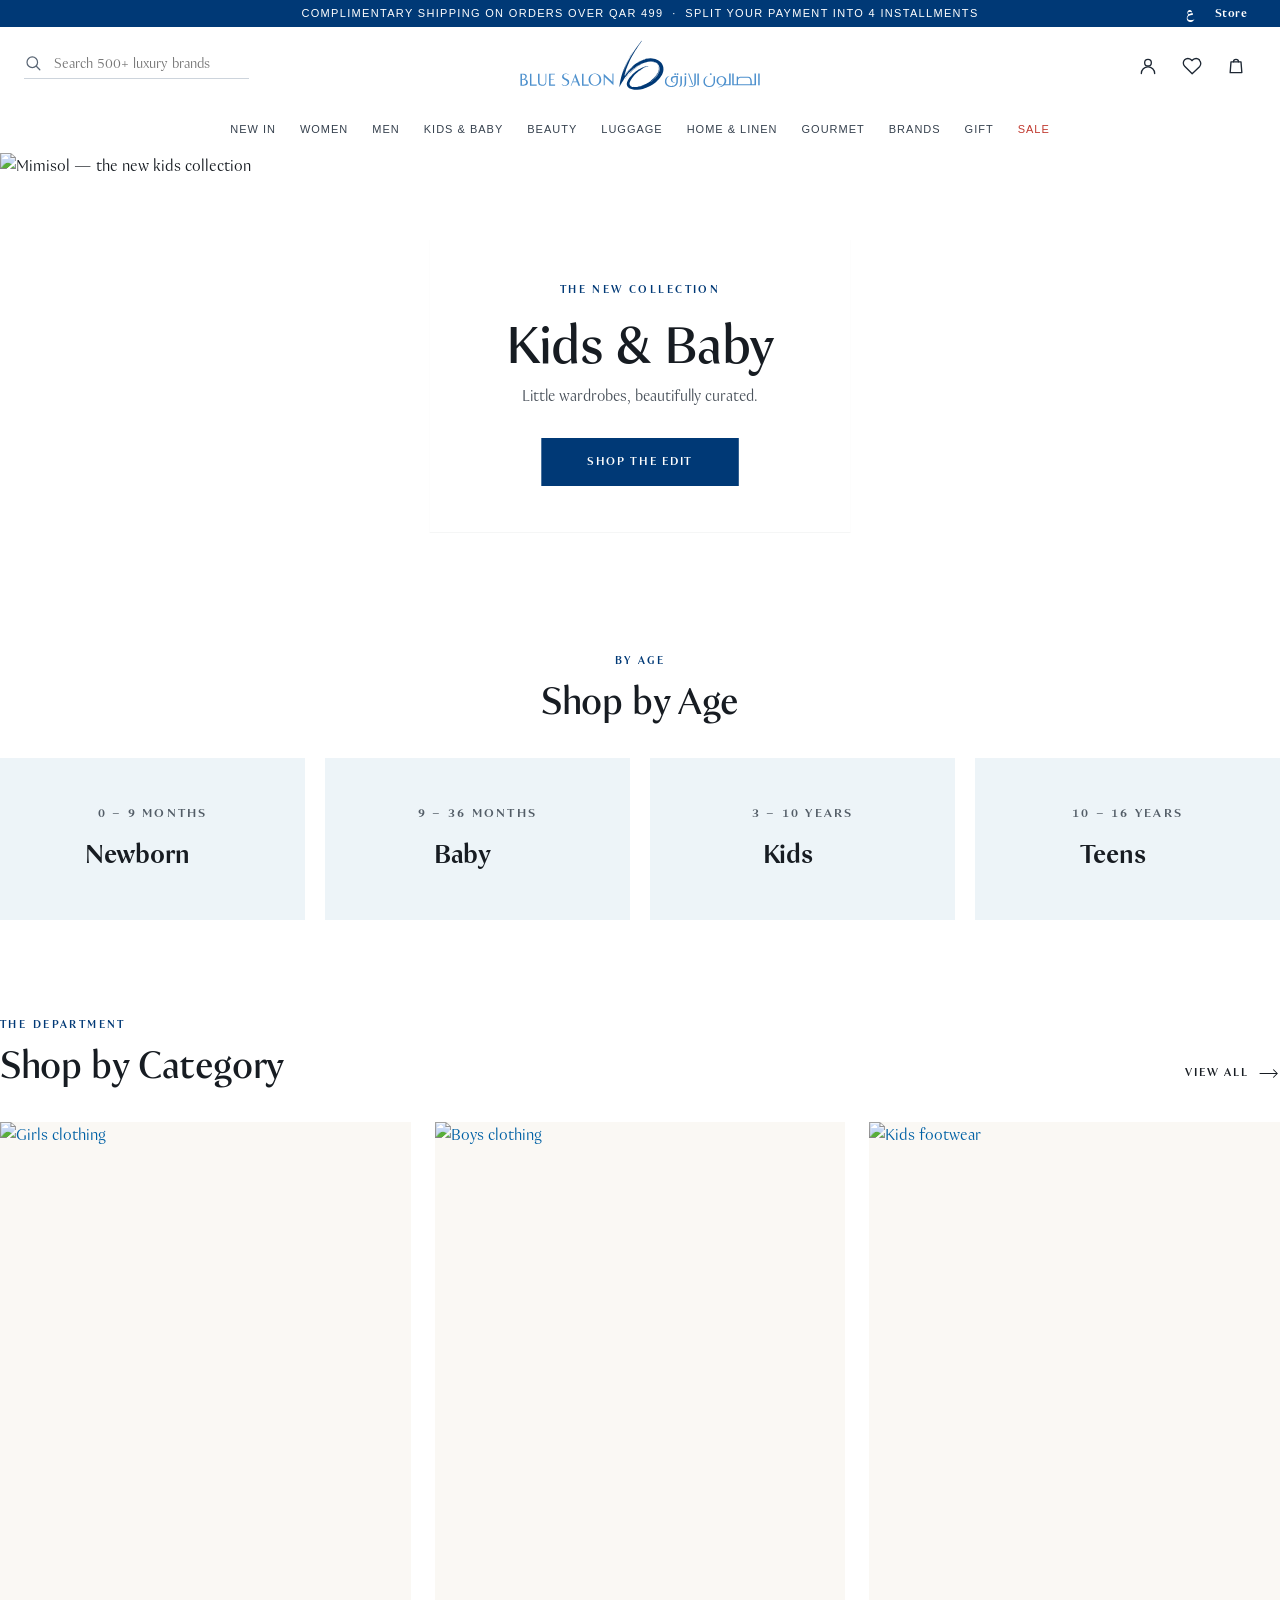
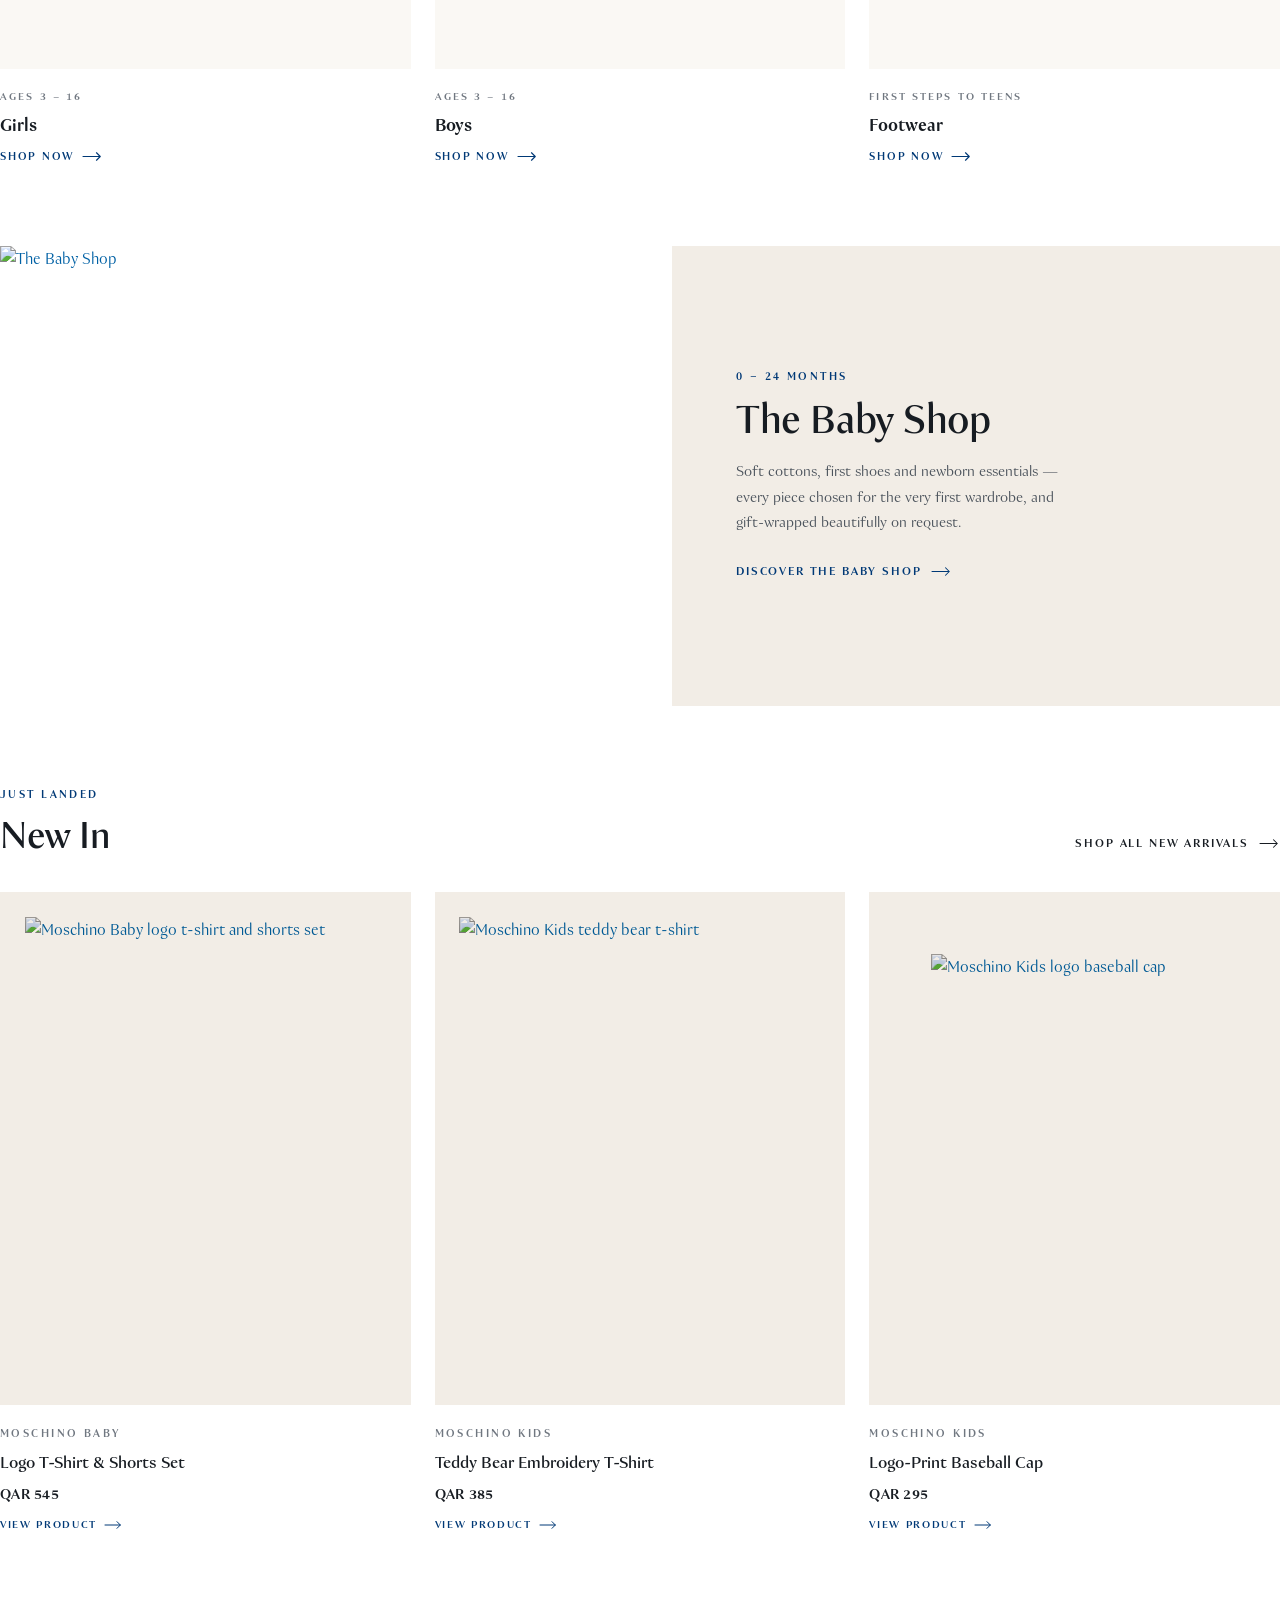
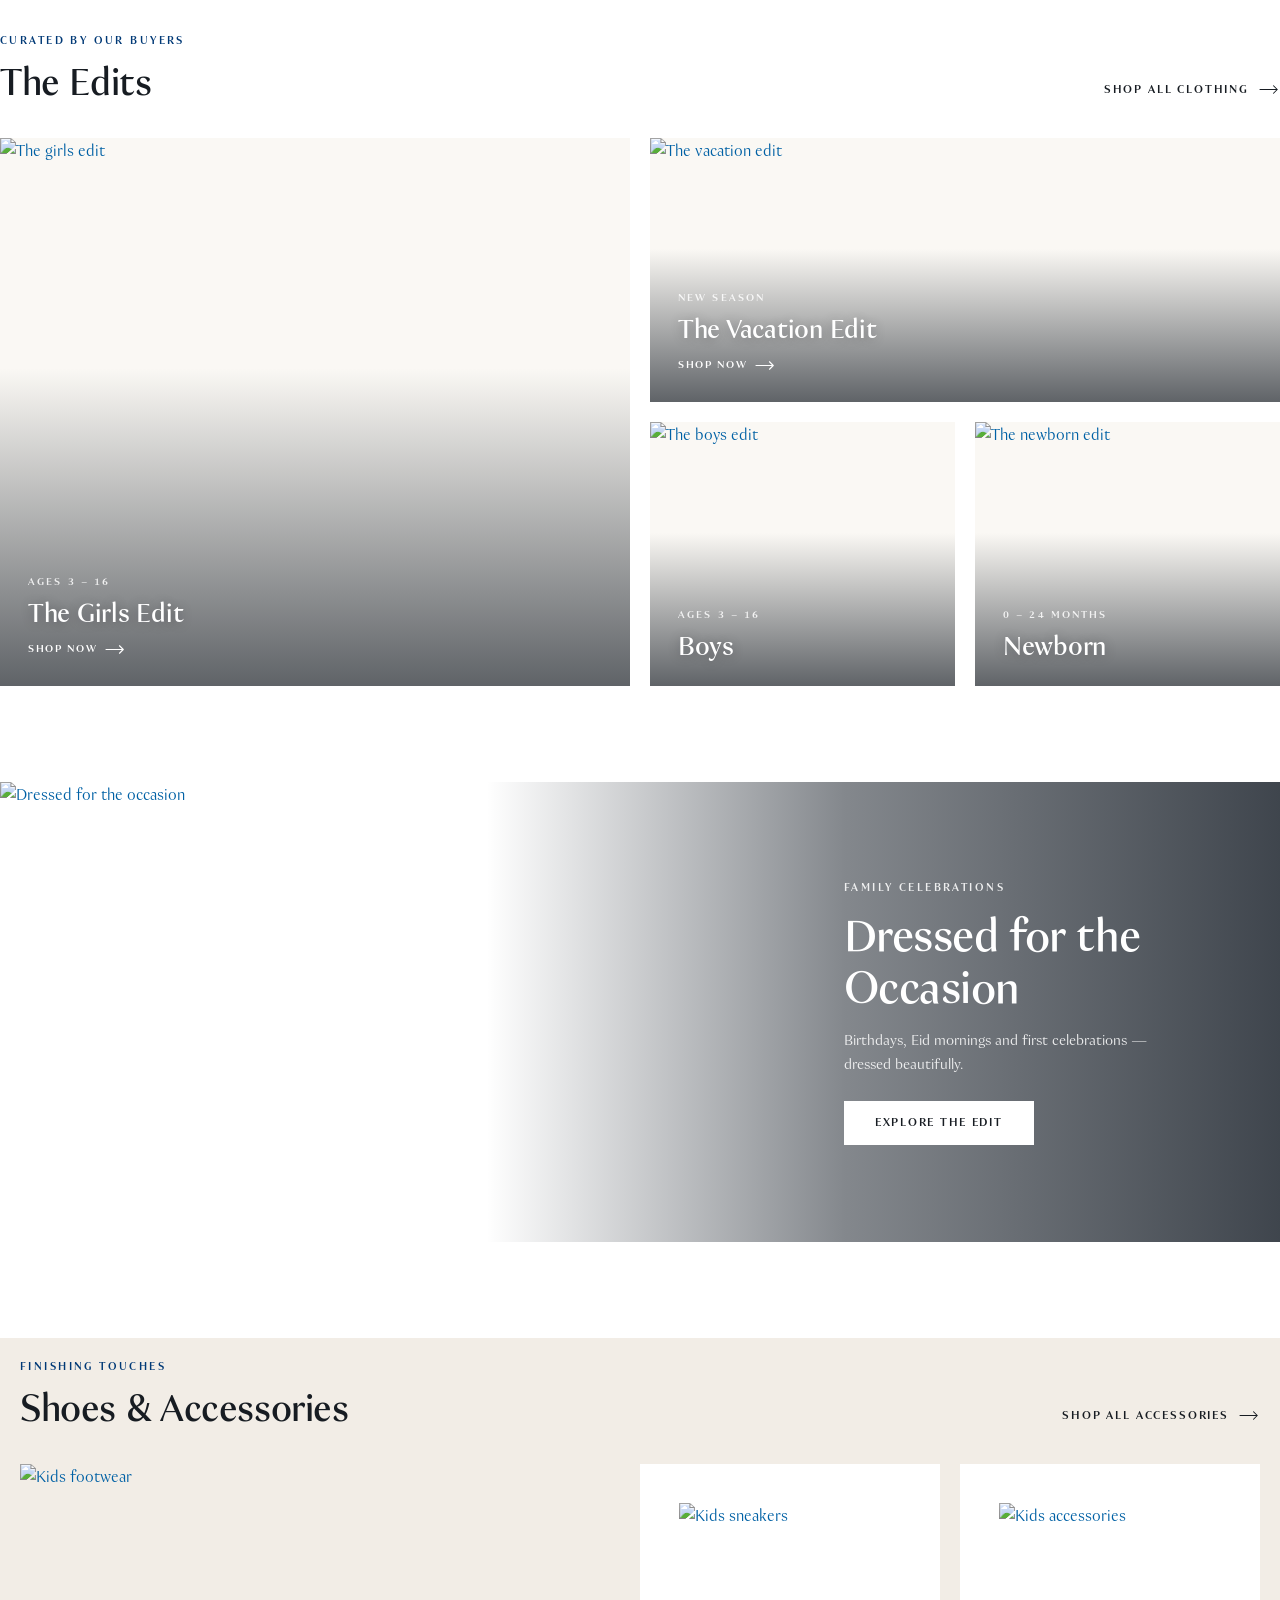
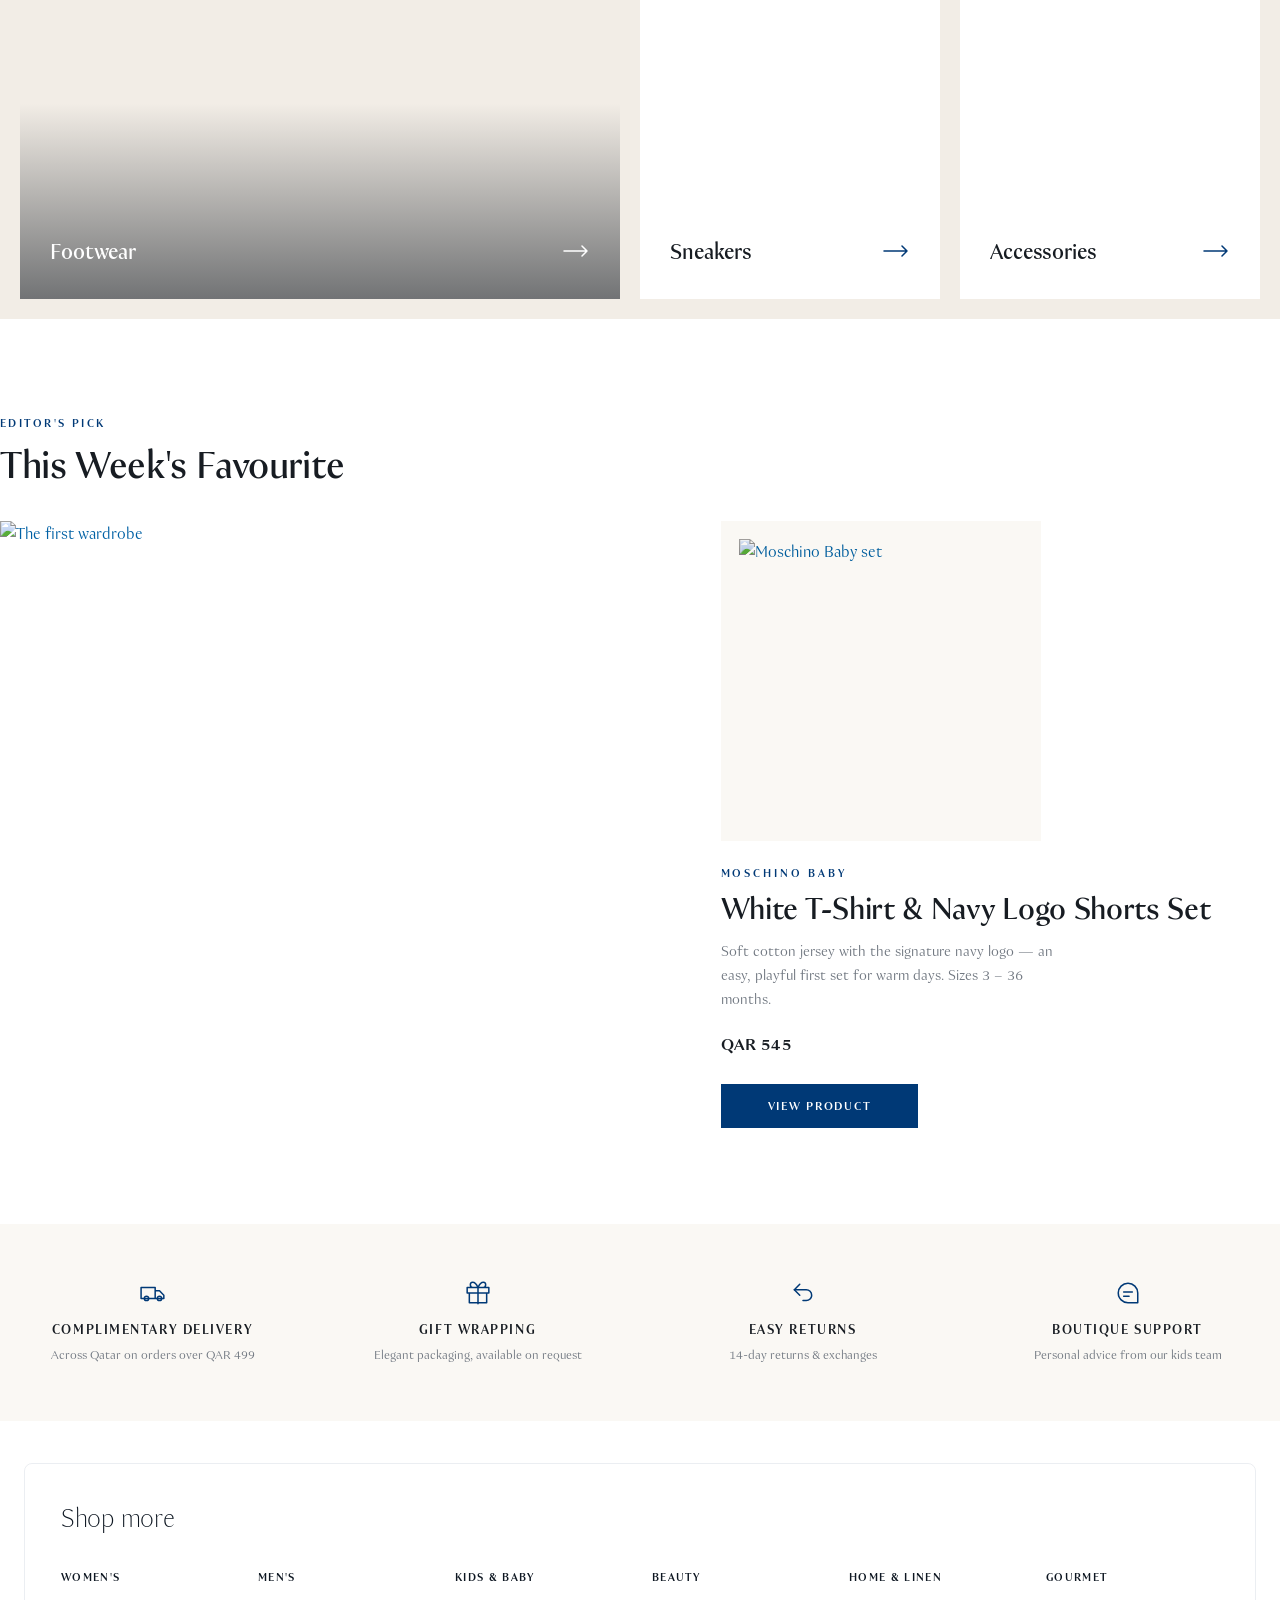
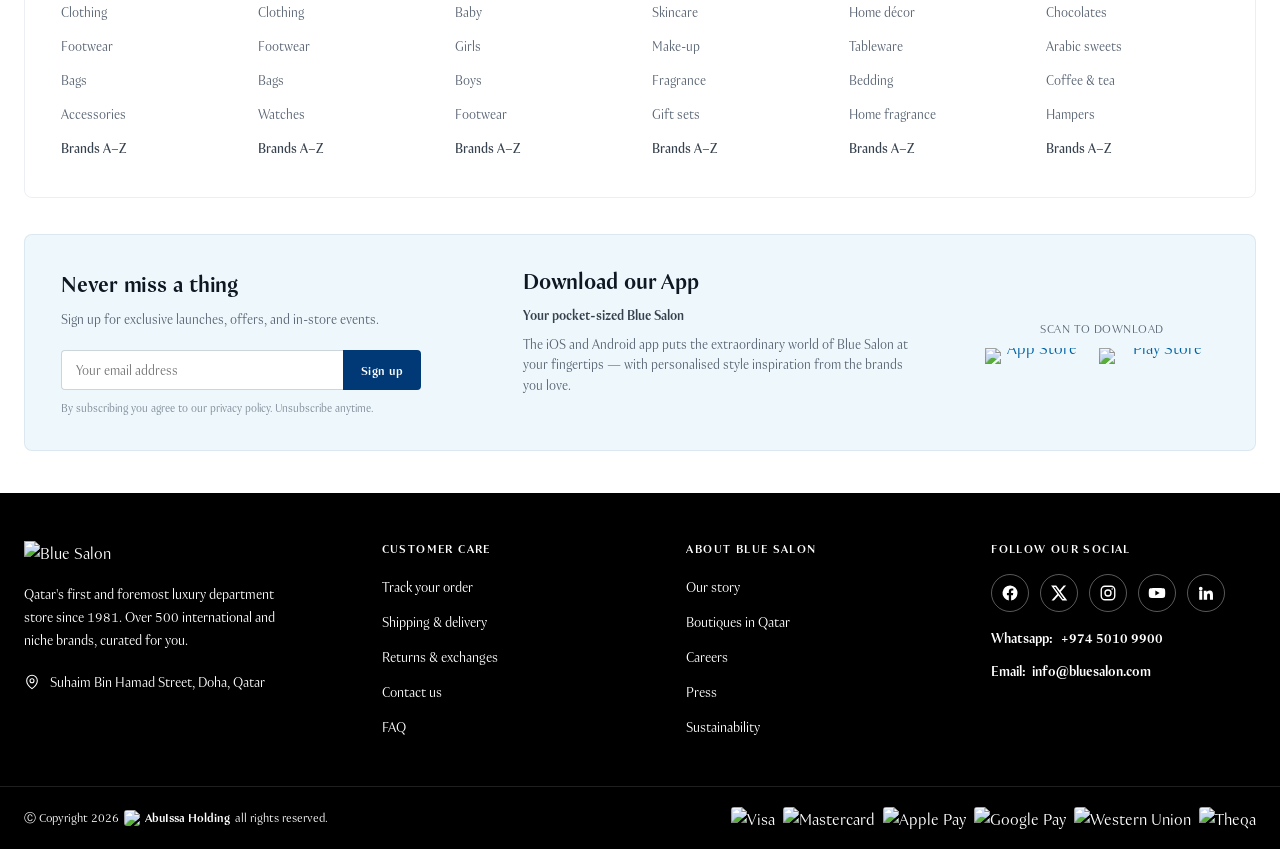
==== commit 55c8f078: "Refactor layout and styling for Kids page, including service strip addition and improved responsiven" ====
--- a/kids.html
+++ b/kids.html
@@ -33,7 +33,8 @@
   display: block;
   max-width: 1440px;
   margin: 0 auto;
-  padding-bottom: 104px;
+  /* The service strip closes the page — it meets the footer directly */
+  padding-bottom: 0;
   background: #fff;
   font-family: var(--font-sans);
   color: var(--bsk-ink);
@@ -42,11 +43,11 @@
 .bs-kids-page a:hover { text-decoration: none; }
 .bs-kids-page img { display: block; }
 
-/* ── Layout wrap — every section shares the full 1440px body ── */
+/* ── Layout wrap — sections run edge-to-edge, same 1440px as the hero ── */
 .bsk-wrap {
   max-width: 1440px;
   margin: 0 auto;
-  padding: 0 40px;
+  padding: 0;
 }
 
 /* Section rhythm — major editorial sections breathe more */
@@ -81,7 +82,7 @@
 .bsk-head { margin-bottom: 36px; }
 .bsk-head--center { max-width: 640px; margin-left: auto; margin-right: auto; text-align: center; }
 .bsk-head--center .bsk-sub { margin-left: auto; margin-right: auto; }
-.bsk-head--split { display: flex; align-items: flex-end; justify-content: space-between; gap: 24px; }
+.bsk-head--split { display: flex; align-items: flex-end; justify-content: space-between; gap: 24px;}
 
 /* Arrow text link */
 .bsk-link {
@@ -89,7 +90,6 @@
   align-items: center;
   gap: 9px;
   padding-bottom: 4px;
-  border-bottom: 1px solid rgba(23, 28, 34, 0.25);
   font-size: 11.5px;
   font-weight: var(--fw-semibold);
   letter-spacing: 0.16em;
@@ -141,14 +141,14 @@
   left: 50%; bottom: 48px;
   transform: translateX(-50%);
   background: #fff;
-  padding: 34px 60px 38px;
+  padding: 42px 76px 46px;
   text-align: center;
   box-shadow: 0 1px 0 rgba(23, 28, 34, 0.04);
 }
-.bsk-hero-box .bsk-eyebrow { margin-bottom: 14px; }
+.bsk-hero-box .bsk-eyebrow { margin-bottom: 18px; }
 .bsk-hero-title {
-  margin: 0 0 10px;
-  font-size: clamp(34px, 3.8vw, 52px);
+  margin: 0 0 14px;
+  font-size: clamp(38px, 4.2vw, 58px);
   font-weight: var(--fw-medium);
   line-height: 1.02;
   letter-spacing: -0.012em;
@@ -156,47 +156,53 @@
   white-space: nowrap;
 }
 .bsk-hero-sub {
-  margin: 0 0 24px;
-  font-size: 15px;
+  margin: 0 0 30px;
+  font-size: 15.5px;
   line-height: 1.5;
-  color: var(--bsk-muted);
-}
-
-/* ════════════════ 2 · SHOP BY AGE — text-led band ════════════════ */
+  color: #4a525b;
+}
+.bsk-hero-box .bsk-btn { height: 48px; padding: 0 44px; }
+
+/* ════════════════ 2 · SHOP BY AGE — white section, colored cards ════════════════ */
 .bsk-ages-band {
   margin-top: 0;
-  padding: 72px 0;
-  background: var(--bsk-blue);
-}
-.bsk-ages-band .bsk-head { margin-bottom: 40px; }
+  padding: 72px 0 0;
+  background: #fff;
+}
+.bsk-ages-band .bsk-head { margin-bottom: 36px; }
 .bsk-ages {
   display: grid;
   grid-template-columns: repeat(4, 1fr);
+  gap: 20px;
 }
 .bsk-age {
   display: flex;
   flex-direction: column;
   align-items: center;
-  gap: 10px;
-  padding: 26px 16px;
-  border-left: 1px solid rgba(23, 28, 34, 0.12);
+  gap: 11px;
+  padding: 46px 16px;
+  background: var(--bsk-blue);
   text-align: center;
-}
-.bsk-age:first-child { border-left: 0; }
+  transition: background .25s ease, box-shadow .25s ease;
+}
+.bsk-age:hover {
+  background: #e2edf4;
+  box-shadow: inset 0 -3px 0 var(--bsk-navy);
+}
 .bsk-age-range {
-  font-size: 11.5px;
+  font-size: 12.5px;
   font-weight: var(--fw-semibold);
   letter-spacing: 0.18em;
   text-transform: uppercase;
-  color: var(--bsk-muted);
+  color: #525c66;
   transition: color .25s ease;
 }
 .bsk-age-name {
   display: inline-flex;
   align-items: center;
   gap: 10px;
-  font-size: clamp(22px, 2vw, 27px);
-  font-weight: var(--fw-medium);
+  font-size: clamp(24px, 2.1vw, 29px);
+  font-weight: var(--fw-semibold);
   letter-spacing: -0.01em;
   color: var(--bsk-ink);
   transition: color .25s ease;
@@ -312,31 +318,31 @@
   position: relative;
   aspect-ratio: 4 / 5;
   overflow: hidden;
-  background: var(--bsk-ivory);
+  background: var(--bsk-sand);
 }
 .bsk-prod-stage img {
   position: absolute; inset: 0;
   width: 100%; height: 100%;
   object-fit: contain;
-  padding: 10%;
+  padding: 6%;
   mix-blend-mode: multiply;
   transition: transform .5s var(--ease-standard, ease);
 }
 /* Scale normalisation — small items sit smaller on the stage */
-.bsk-prod-stage--sm img { padding: 20%; }
+.bsk-prod-stage--sm img { padding: 15%; }
 .bsk-prod:hover .bsk-prod-stage img { transform: scale(1.045); }
 .bsk-prod-brand {
   display: block;
-  margin: 18px 0 5px;
-  font-size: 10.5px;
-  font-weight: var(--fw-semibold);
-  letter-spacing: 0.2em;
+  margin: 20px 0 9px;
+  font-size: 11px;
+  font-weight: var(--fw-semibold);
+  letter-spacing: 0.22em;
   text-transform: uppercase;
   color: var(--bsk-muted);
 }
 .bsk-prod-name {
   display: block;
-  font-size: 15.5px;
+  font-size: 17px;
   font-weight: var(--fw-medium);
   line-height: 1.35;
   color: var(--bsk-ink);
@@ -345,12 +351,28 @@
 .bsk-prod:hover .bsk-prod-name { color: var(--bsk-navy); }
 .bsk-prod-price {
   display: block;
-  margin-top: 7px;
-  font-size: 14px;
+  margin-top: 9px;
+  font-size: 14.5px;
   font-weight: var(--fw-semibold);
   letter-spacing: 0.02em;
   color: var(--bsk-ink);
 }
+.bsk-prod-view {
+  display: inline-flex;
+  align-items: center;
+  gap: 7px;
+  margin-top: 13px;
+  padding-bottom: 3px;
+  font-size: 10.5px;
+  font-weight: var(--fw-semibold);
+  letter-spacing: 0.16em;
+  text-transform: uppercase;
+  color: var(--bsk-navy);
+  transition: border-color .25s ease;
+}
+.bsk-prod-view svg { transition: transform .28s ease; }
+.bsk-prod:hover .bsk-prod-view { border-color: var(--bsk-navy); }
+.bsk-prod:hover .bsk-prod-view svg { transform: translateX(4px); }
 
 /* ════════════════ 6 · THE EDITS — asymmetric editorial bento ════════════════ */
 .bsk-edits {
@@ -408,7 +430,6 @@
   gap: 8px;
   margin-top: 14px;
   padding-bottom: 3px;
-  border-bottom: 1px solid rgba(255, 255, 255, 0.55);
   font-size: 10.5px;
   font-weight: var(--fw-semibold);
   letter-spacing: 0.16em;
@@ -439,22 +460,22 @@
 .bsk-banner::after {
   content: "";
   position: absolute; inset: 0;
-  background: linear-gradient(270deg, rgba(9, 17, 27, 0.62) 0%, rgba(9, 17, 27, 0.3) 42%, rgba(9, 17, 27, 0) 68%);
+  background: linear-gradient(270deg, rgba(9, 17, 27, 0.78) 0%, rgba(9, 17, 27, 0.5) 34%, rgba(9, 17, 27, 0) 62%);
 }
 .bsk-banner-copy {
   position: relative; z-index: 2;
   margin-left: auto;
-  max-width: 480px;
-  padding: clamp(36px, 5vw, 72px);
+  max-width: 500px;
+  padding: clamp(36px, 5vw, 72px) clamp(48px, 6.5vw, 96px) clamp(36px, 5vw, 72px) clamp(36px, 5vw, 72px);
   color: #fff;
   text-align: left;
 }
-.bsk-banner-copy .bsk-eyebrow { color: rgba(255, 255, 255, 0.85); }
+.bsk-banner-copy .bsk-eyebrow { color: rgba(255, 255, 255, 0.88); }
 .bsk-banner-title {
   margin: 0 0 14px;
   font-size: clamp(32px, 3.6vw, 48px);
   font-weight: var(--fw-medium);
-  line-height: 1.05;
+  line-height: 1.14;
   letter-spacing: -0.012em;
   color: #fff;
 }
@@ -469,7 +490,10 @@
 /* ════════════════ 8 · SHOES & ACCESSORIES — feature + supporting ════════════════ */
 .bsk-shoes-band {
   margin-top: 96px;
-  padding: 88px 0 92px;
+  padding-bottom:20px;
+  padding-top: 20px;
+  padding-right: 20px;
+  padding-left: 20px;
   background: var(--bsk-sand);
 }
 .bsk-shoes {
@@ -501,12 +525,13 @@
 .bsk-shoe--stage img { object-fit: contain; padding: 13% 13% 23%; mix-blend-mode: multiply; }
 .bsk-shoe-cap {
   position: absolute; z-index: 2;
-  left: 26px; right: 26px; bottom: 24px;
+  left: 30px; right: 30px; bottom: 32px;
   display: flex;
   align-items: center;
   justify-content: space-between;
   gap: 12px;
 }
+.bsk-shoe-cap svg { width: 28px; height: 12px; }
 .bsk-shoe-name {
   font-size: clamp(19px, 1.7vw, 24px);
   font-weight: var(--fw-medium);
@@ -522,10 +547,11 @@
 .bsk-shoe--stage .bsk-shoe-cap svg { color: var(--bsk-navy); }
 .bsk-shoe:hover .bsk-shoe-cap svg { transform: translateX(4px); }
 
-/* ════════════════ 9 · THIS WEEK'S FAVOURITE — integrated split ════════════════ */
+/* ════════════════ 9 · THIS WEEK'S FAVOURITE — clean white split ════════════════ */
 .bsk-pick {
   display: grid;
   grid-template-columns: 1.08fr 0.92fr;
+  gap: clamp(36px, 5vw, 72px);
   align-items: stretch;
 }
 .bsk-pick-media {
@@ -546,26 +572,27 @@
   flex-direction: column;
   justify-content: center;
   align-items: flex-start;
-  padding: clamp(40px, 4.5vw, 68px);
-  background: var(--bsk-blush);
+  padding: 0 clamp(0px, 2vw, 32px) 0 0;
+  background: transparent;
 }
 .bsk-pick-thumb {
   display: block;
-  width: min(100%, 300px);
+  width: min(100%, 320px);
   aspect-ratio: 1;
-  margin-bottom: 30px;
-  background: #fff;
+  margin-bottom: 24px;
+  background: var(--bsk-ivory);
   overflow: hidden;
 }
 .bsk-pick-thumb img {
   width: 100%; height: 100%;
   object-fit: contain;
-  padding: 26px;
+  padding: 18px;
   mix-blend-mode: multiply;
   transition: transform .5s var(--ease-standard, ease);
 }
 .bsk-pick-thumb:hover img { transform: scale(1.05); }
-.bsk-pick-card .bsk-eyebrow { margin-bottom: 8px; }
+.bsk-pick-card .bsk-eyebrow { margin-bottom: 8px; letter-spacing: 0.26em; }
+.bsk-pick-card .bsk-btn { padding: 0 46px; }
 .bsk-pick-name {
   margin: 0 0 14px;
   font-size: clamp(24px, 2.4vw, 32px);
@@ -647,6 +674,42 @@
 }
 .bsk-social-cell:hover img { transform: scale(1.06); opacity: 0.92; }
 
+/* ════════════════ 12 · SERVICE STRIP — transition into the footer ════════════════ */
+.bsk-services {
+  margin-top: 96px;
+  padding: 56px 0;
+  background: var(--bsk-ivory);
+}
+.bsk-services-row {
+  display: grid;
+  grid-template-columns: repeat(4, 1fr);
+  gap: 20px;
+}
+.bsk-service {
+  display: flex;
+  flex-direction: column;
+  align-items: center;
+  gap: 6px;
+  padding: 0 16px;
+  text-align: center;
+}
+.bsk-service svg {
+  margin-bottom: 8px;
+  color: var(--bsk-navy);
+}
+.bsk-service strong {
+  font-size: 13px;
+  font-weight: var(--fw-semibold);
+  letter-spacing: 0.12em;
+  text-transform: uppercase;
+  color: var(--bsk-ink);
+}
+.bsk-service span {
+  font-size: 12.5px;
+  line-height: 1.5;
+  color: var(--bsk-muted);
+}
+
 /* ════════════════ RESPONSIVE ════════════════ */
 @media (max-width: 1024px) {
   .bsk-wrap { padding: 0 24px; }
@@ -674,11 +737,9 @@
   .bsk-hero { aspect-ratio: 4 / 3; }
   .bsk-hero-box { padding: 26px 32px 30px; max-width: calc(100% - 40px); }
   .bsk-hero-title { font-size: clamp(28px, 7vw, 34px); white-space: normal; }
-  .bsk-ages-band { padding: 52px 0; }
-  .bsk-ages { grid-template-columns: 1fr 1fr; }
-  .bsk-age { padding: 20px 12px; }
-  .bsk-age:nth-child(odd) { border-left: 0; }
-  .bsk-age:nth-child(n + 3) { border-top: 1px solid rgba(23, 28, 34, 0.12); }
+  .bsk-ages-band { padding: 52px 0 0; }
+  .bsk-ages { grid-template-columns: 1fr 1fr; gap: 14px; }
+  .bsk-age { padding: 26px 12px; }
   .bsk-cats { grid-template-columns: 1fr 1fr; gap: 18px; }
   .bsk-cat--feature { grid-column: 1 / -1; }
   .bsk-cat--feature .bsk-cat-media { aspect-ratio: 4 / 3; }
@@ -692,7 +753,9 @@
   .bsk-wrap { padding: 0 16px; }
   .bsk-sec { padding-top: 56px; }
   .bsk-sec--soft { padding-top: 48px; }
-  .bs-kids-page { padding-bottom: 64px; }
+  .bs-kids-page { padding-bottom: 0; }
+  .bsk-services { margin-top: 56px; padding: 40px 0; }
+  .bsk-services-row { grid-template-columns: 1fr 1fr; gap: 26px 14px; }
   .bsk-edits { grid-template-columns: 1fr; grid-auto-rows: 240px; }
   .bsk-tile--lead, .bsk-tile--wide { grid-column: span 1; }
   .bsk-tile-cap { left: 20px; right: 20px; bottom: 18px; }
@@ -706,7 +769,7 @@
   .bsk-shoe { height: auto; aspect-ratio: 4 / 5; }
   .bsk-shoe--feature { aspect-ratio: 4 / 3; }
   .bsk-shoe-cap { left: 16px; right: 16px; bottom: 14px; }
-  .bsk-pick-card { padding: 28px 20px 36px; }
+  .bsk-pick-card { padding: 24px 0 0; }
   .bsk-shoes-band { margin-top: 56px; padding: 48px 0 56px; }
   .bsk-social-row { grid-template-columns: repeat(3, 1fr); gap: 8px; }
 }
@@ -928,18 +991,27 @@
             <span class="bsk-prod-brand">Moschino Baby</span>
             <span class="bsk-prod-name">Logo T-Shirt &amp; Shorts Set</span>
             <span class="bsk-prod-price">QAR 545</span>
+            <span class="bsk-prod-view">View Product
+              <svg width="18" height="8" viewBox="0 0 26 12" fill="none" stroke="currentColor" stroke-width="1.5" stroke-linecap="round" stroke-linejoin="round"><path d="M1 6h23M19 1l5 5-5 5"/></svg>
+            </span>
           </a>
           <a class="bsk-prod" href="listing.html?cat=Kids">
             <span class="bsk-prod-stage"><img src="https://cdn.shopify.com/s/files/1/0370/6444/1991/files/Moschino_Kid_Black_Cotton_T-Shirt_with_Star_Teddy_Bear_Embroidery_back_view_MOS124TOP04383_1_540x.jpg?v=1777822238" alt="Moschino Kids teddy bear t-shirt" loading="lazy"></span>
             <span class="bsk-prod-brand">Moschino Kids</span>
             <span class="bsk-prod-name">Teddy Bear Embroidery T-Shirt</span>
             <span class="bsk-prod-price">QAR 385</span>
+            <span class="bsk-prod-view">View Product
+              <svg width="18" height="8" viewBox="0 0 26 12" fill="none" stroke="currentColor" stroke-width="1.5" stroke-linecap="round" stroke-linejoin="round"><path d="M1 6h23M19 1l5 5-5 5"/></svg>
+            </span>
           </a>
           <a class="bsk-prod bsk-prod--wide" href="listing.html?cat=Kids">
             <span class="bsk-prod-stage bsk-prod-stage--sm"><img src="https://www.bluesalon.com/cdn/shop/files/Moschino_Kids_Beige_Circular_Logo_Print_Baseball_Cap_side_right_view_MOS124ACC00363_5_360x.jpg?v=1777808022" alt="Moschino Kids logo baseball cap" loading="lazy"></span>
             <span class="bsk-prod-brand">Moschino Kids</span>
             <span class="bsk-prod-name">Logo-Print Baseball Cap</span>
             <span class="bsk-prod-price">QAR 295</span>
+            <span class="bsk-prod-view">View Product
+              <svg width="18" height="8" viewBox="0 0 26 12" fill="none" stroke="currentColor" stroke-width="1.5" stroke-linecap="round" stroke-linejoin="round"><path d="M1 6h23M19 1l5 5-5 5"/></svg>
+            </span>
           </a>
         </div>
       </div>
@@ -1013,8 +1085,7 @@
 
     <!-- ════════════════ 8 · Shoes & Accessories — feature + supporting ════════════════ -->
     <section class="bsk-shoes-band" aria-label="Shoes and accessories">
-      <div class="bsk-wrap">
-        <div class="bsk-head bsk-head--split">
+       <div class="bsk-head bsk-head--split">
           <div>
             <span class="bsk-eyebrow">Finishing Touches</span>
             <h2 class="bsk-title">Shoes &amp; Accessories</h2>
@@ -1023,6 +1094,7 @@
             <svg width="22" height="9" viewBox="0 0 26 12" fill="none" stroke="currentColor" stroke-width="1.4" stroke-linecap="round" stroke-linejoin="round"><path d="M1 6h23M19 1l5 5-5 5"/></svg>
           </a>
         </div>
+      <div class="bsk-wrap">
         <div class="bsk-shoes">
           <a class="bsk-shoe bsk-shoe--feature" href="listing.html?cat=Kids">
             <img src="https://www.bluesalon.com/cdn/shop/files/Shoes_b0e1304c-d5c6-4c76-9b89-31c0d839a8d4_1200x.jpg?v=1771913018" alt="Kids footwear" loading="lazy">
@@ -1076,45 +1148,30 @@
       </div>
     </section>
 
-    <!-- ════════════════ 10 · Iconic Kids' Labels — wordmarks ════════════════ -->
-    <section class="bsk-sec" aria-label="Kids brands">
+    <!-- ════════════════ 12 · Service strip — transition into the footer ════════════════ -->
+    <section class="bsk-services" aria-label="Client services">
       <div class="bsk-wrap">
-        <div class="bsk-head bsk-head--center">
-          <span class="bsk-eyebrow">Designer Houses</span>
-          <h2 class="bsk-title">Iconic Kids' Labels</h2>
-        </div>
-        <div class="bsk-labels-row">
-          <a class="bsk-label" href="listing.html?cat=Kids">Moschino</a>
-          <a class="bsk-label" href="listing.html?cat=Kids">Aigner</a>
-          <a class="bsk-label" href="listing.html?cat=Kids">Missoni</a>
-          <a class="bsk-label" href="listing.html?cat=Kids">Loro Piana</a>
-          <a class="bsk-label" href="listing.html?cat=Kids">Mimisol</a>
-          <a class="bsk-label" href="listing.html?cat=Kids">Il Gufo</a>
-        </div>
-        <div class="bsk-labels-foot">
-          <a class="bsk-link bsk-link--navy" href="listing.html?cat=Kids">View all kids brands
-            <svg width="22" height="9" viewBox="0 0 26 12" fill="none" stroke="currentColor" stroke-width="1.4" stroke-linecap="round" stroke-linejoin="round"><path d="M1 6h23M19 1l5 5-5 5"/></svg>
-          </a>
-        </div>
-      </div>
-    </section>
-
-    <!-- ════════════════ 11 · Social — compact strip ════════════════ -->
-    <section class="bsk-sec--soft bsk-sec" aria-label="Follow us">
-      <div class="bsk-wrap">
-        <div class="bsk-social-head">
-          <h2 class="bsk-social-title">@bluesalonkids</h2>
-          <a class="bsk-link" href="listing.html?cat=Kids">Follow Blue Salon Kids
-            <svg width="22" height="9" viewBox="0 0 26 12" fill="none" stroke="currentColor" stroke-width="1.4" stroke-linecap="round" stroke-linejoin="round"><path d="M1 6h23M19 1l5 5-5 5"/></svg>
-          </a>
-        </div>
-        <div class="bsk-social-row">
-          <a class="bsk-social-cell" href="listing.html?cat=Kids"><img src="https://www.bluesalon.com/cdn/shop/files/Moschino_Baby_White_T-Shirt_Navy_Logo_Shorts_Set_back_view_MOS124COM02720_1_540x.jpg?v=1777813096" alt="Kids look" loading="lazy"></a>
-          <a class="bsk-social-cell" href="listing.html?cat=Kids"><img src="https://cdn.shopify.com/s/files/1/0370/6444/1991/files/Moschino_Kid_Black_Cotton_T-Shirt_with_Star_Teddy_Bear_Embroidery_back_view_MOS124TOP04383_1_540x.jpg?v=1777822238" alt="Kids look" loading="lazy"></a>
-          <a class="bsk-social-cell" href="listing.html?cat=Kids"><img src="https://cdn.shopify.com/s/files/1/0370/6444/1991/files/Aigner_Kids_Burgundy_T-Shirt_with_QATAR_Print_and_Horseshoe_Pattern_AIG124TOP07552_1_540x.jpg?v=1761633004" alt="Kids look" loading="lazy"></a>
-          <a class="bsk-social-cell" href="listing.html?cat=Kids"><img src="https://cdn.shopify.com/s/files/1/0370/6444/1991/files/FR2214FTW00056_1_540x.jpg?v=1770620141" alt="Kids look" loading="lazy"></a>
-          <a class="bsk-social-cell" href="listing.html?cat=Kids"><img src="https://www.bluesalon.com/cdn/shop/files/Moschino_Kids_Beige_Circular_Logo_Print_Baseball_Cap_side_right_view_MOS124ACC00363_5_360x.jpg?v=1777808022" alt="Kids look" loading="lazy"></a>
-          <a class="bsk-social-cell" href="listing.html?cat=Kids"><img src="https://cdn.shopify.com/s/files/1/0370/6444/1991/files/LOO124ACC00013_0_540x.jpg?v=1755509682" alt="Kids look" loading="lazy"></a>
+        <div class="bsk-services-row">
+          <div class="bsk-service">
+            <svg width="26" height="26" viewBox="0 0 24 24" fill="none" stroke="currentColor" stroke-width="1.4" stroke-linecap="round" stroke-linejoin="round"><path d="M1 7h13v10H1zM14 10h4l4 4v3h-8z"/><circle cx="6" cy="17" r="2"/><circle cx="18" cy="17" r="2"/></svg>
+            <strong>Complimentary Delivery</strong>
+            <span>Across Qatar on orders over QAR 499</span>
+          </div>
+          <div class="bsk-service">
+            <svg width="26" height="26" viewBox="0 0 24 24" fill="none" stroke="currentColor" stroke-width="1.4" stroke-linecap="round" stroke-linejoin="round"><path d="M20 12v9H4v-9M2 7h20v5H2zM12 22V7M12 7s-2-5-5-5-2.5 5 0 5h5zM12 7s2-5 5-5 2.5 5 0 5h-5z"/></svg>
+            <strong>Gift Wrapping</strong>
+            <span>Elegant packaging, available on request</span>
+          </div>
+          <div class="bsk-service">
+            <svg width="26" height="26" viewBox="0 0 24 24" fill="none" stroke="currentColor" stroke-width="1.4" stroke-linecap="round" stroke-linejoin="round"><path d="M9 14 4 9l5-5"/><path d="M4 9h11a5 5 0 0 1 0 10h-3"/></svg>
+            <strong>Easy Returns</strong>
+            <span>14-day returns &amp; exchanges</span>
+          </div>
+          <div class="bsk-service">
+            <svg width="26" height="26" viewBox="0 0 24 24" fill="none" stroke="currentColor" stroke-width="1.4" stroke-linecap="round" stroke-linejoin="round"><path d="M21 12a9 9 0 1 0-9 9h9z"/><path d="M8 11h8M8 15h5"/></svg>
+            <strong>Boutique Support</strong>
+            <span>Personal advice from our kids team</span>
+          </div>
         </div>
       </div>
     </section>
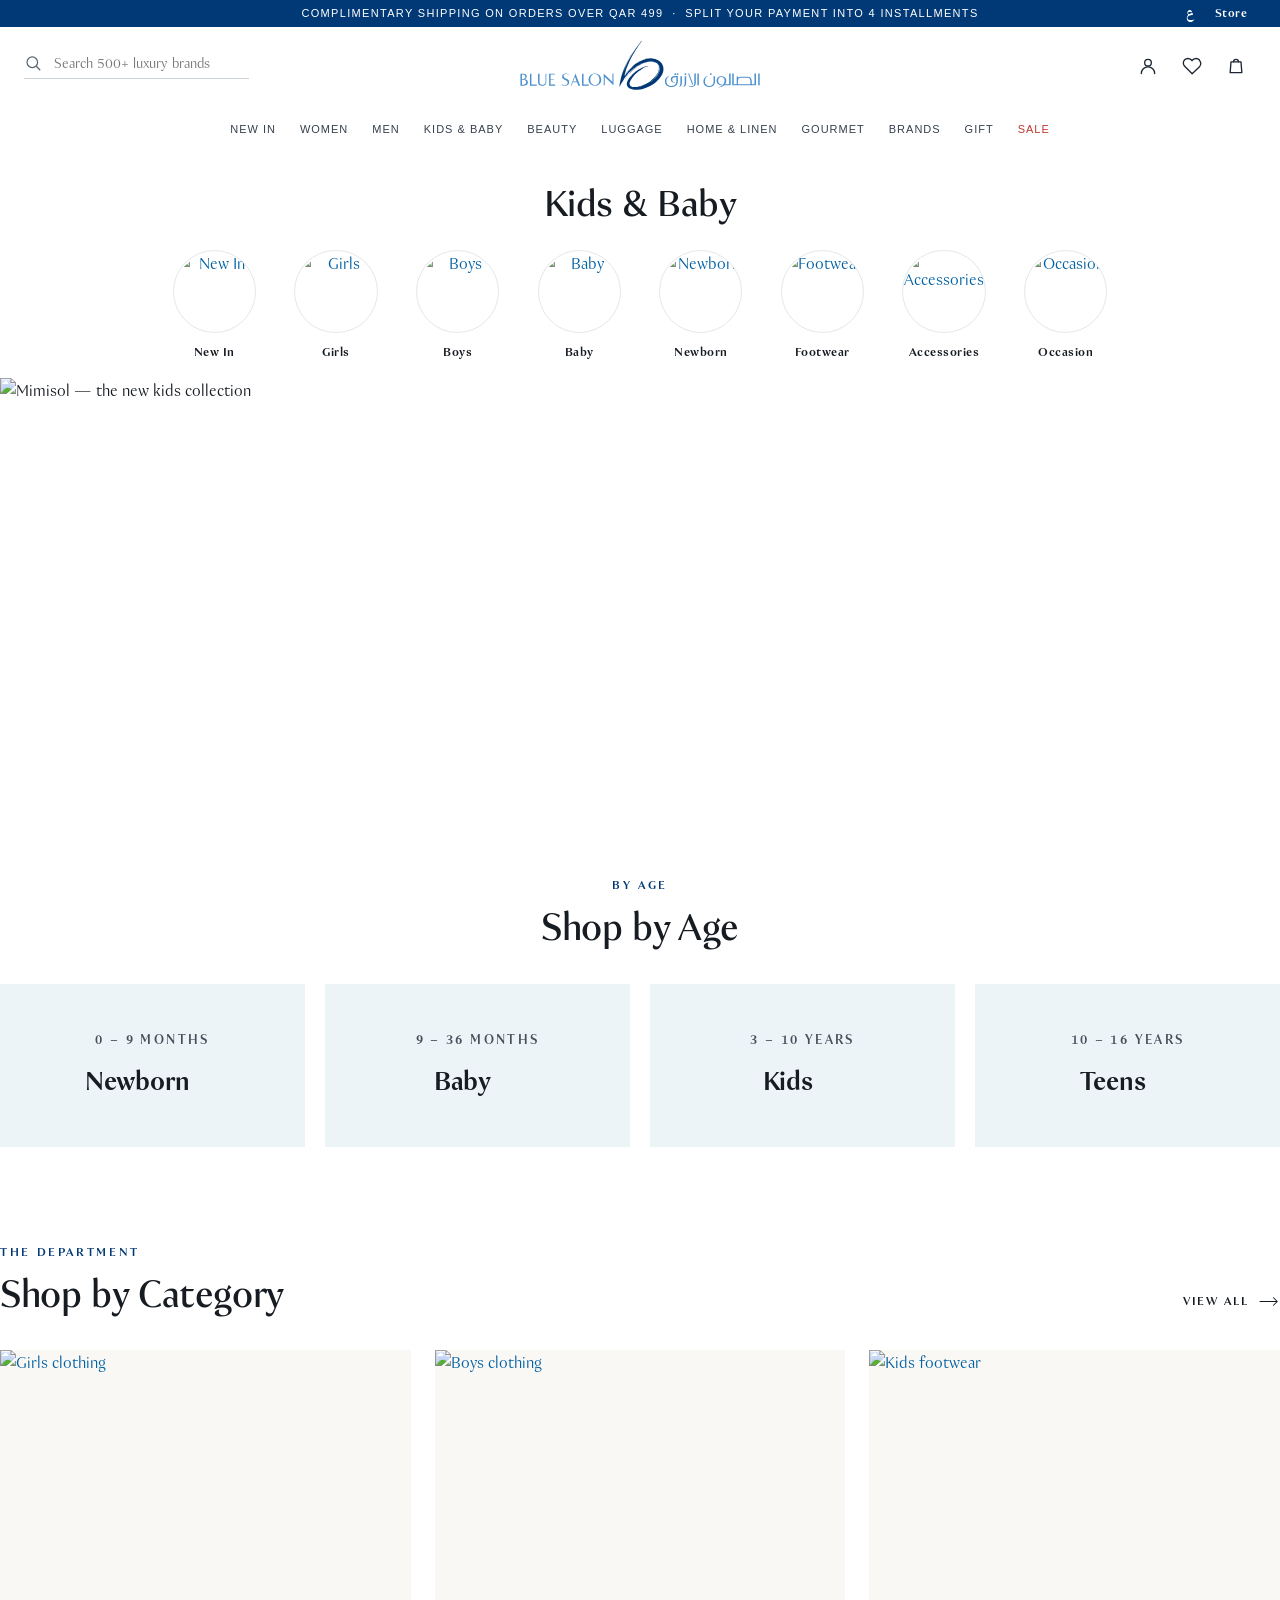
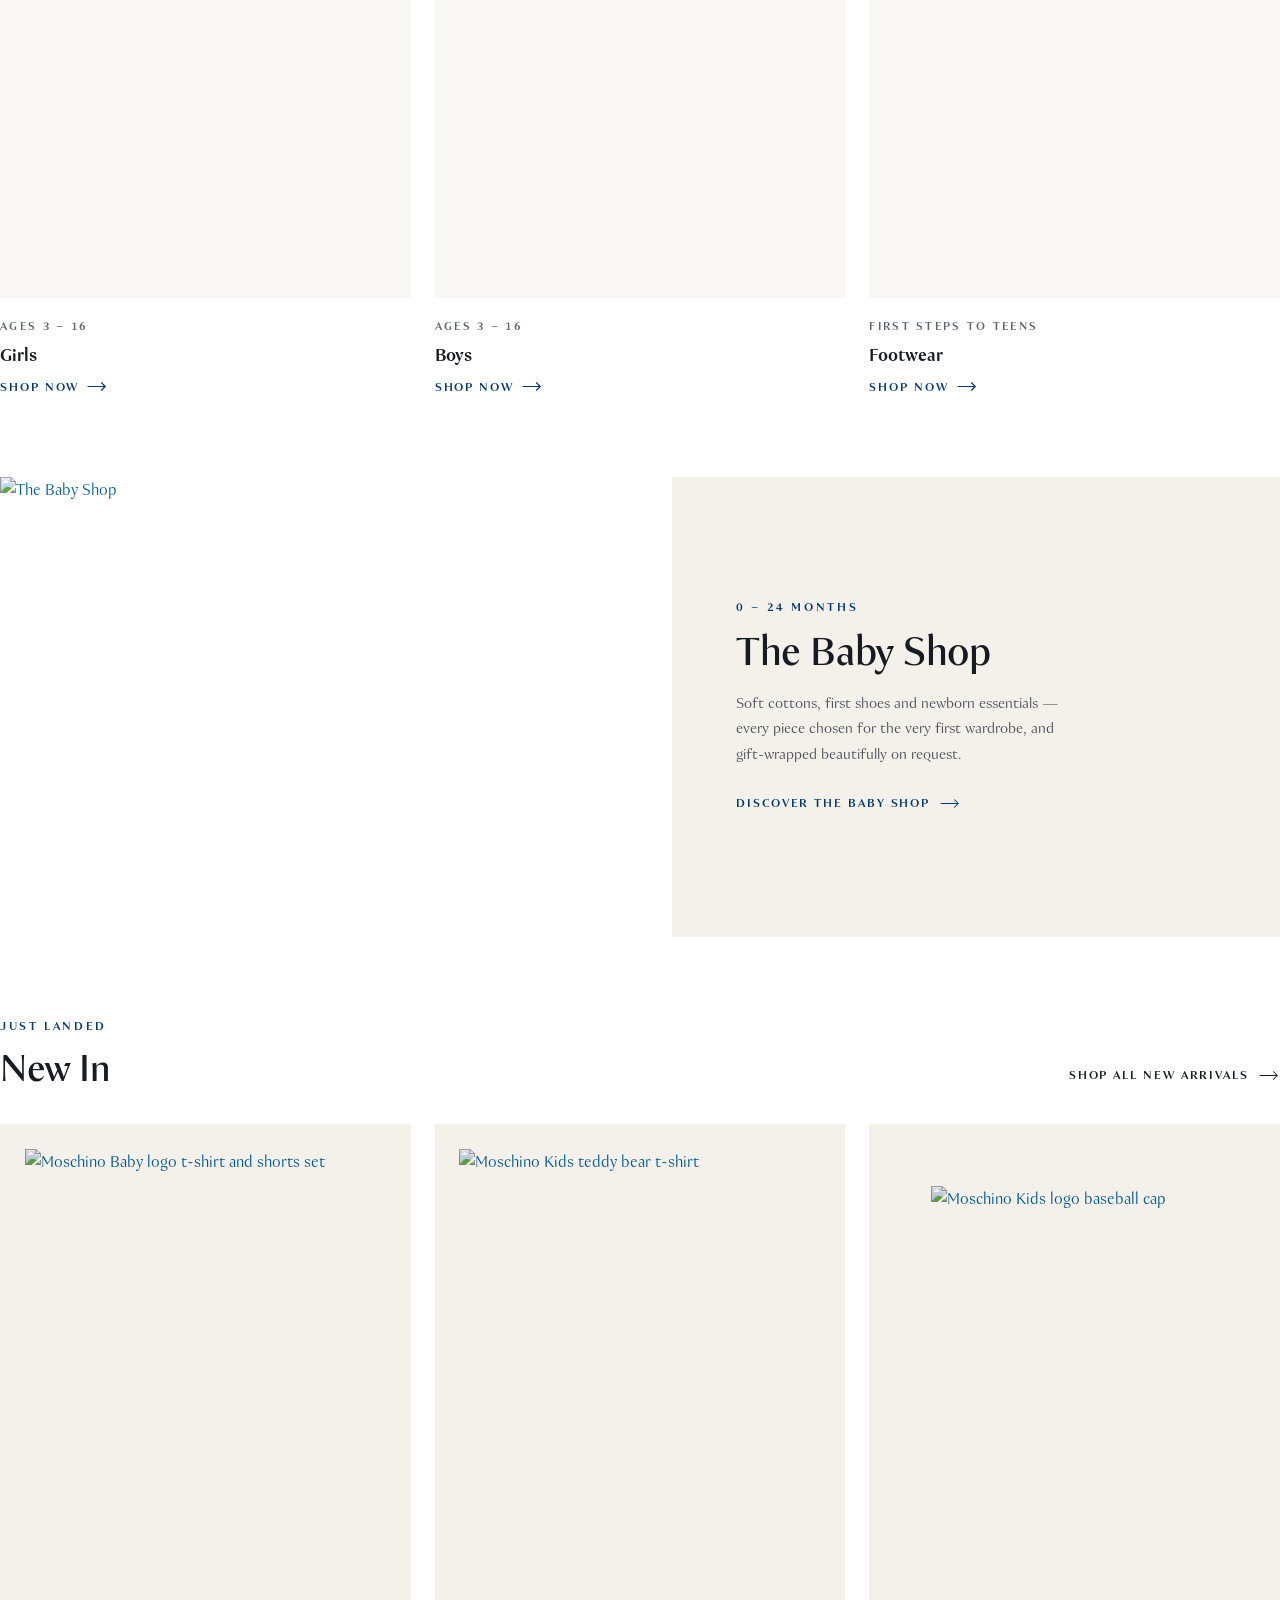
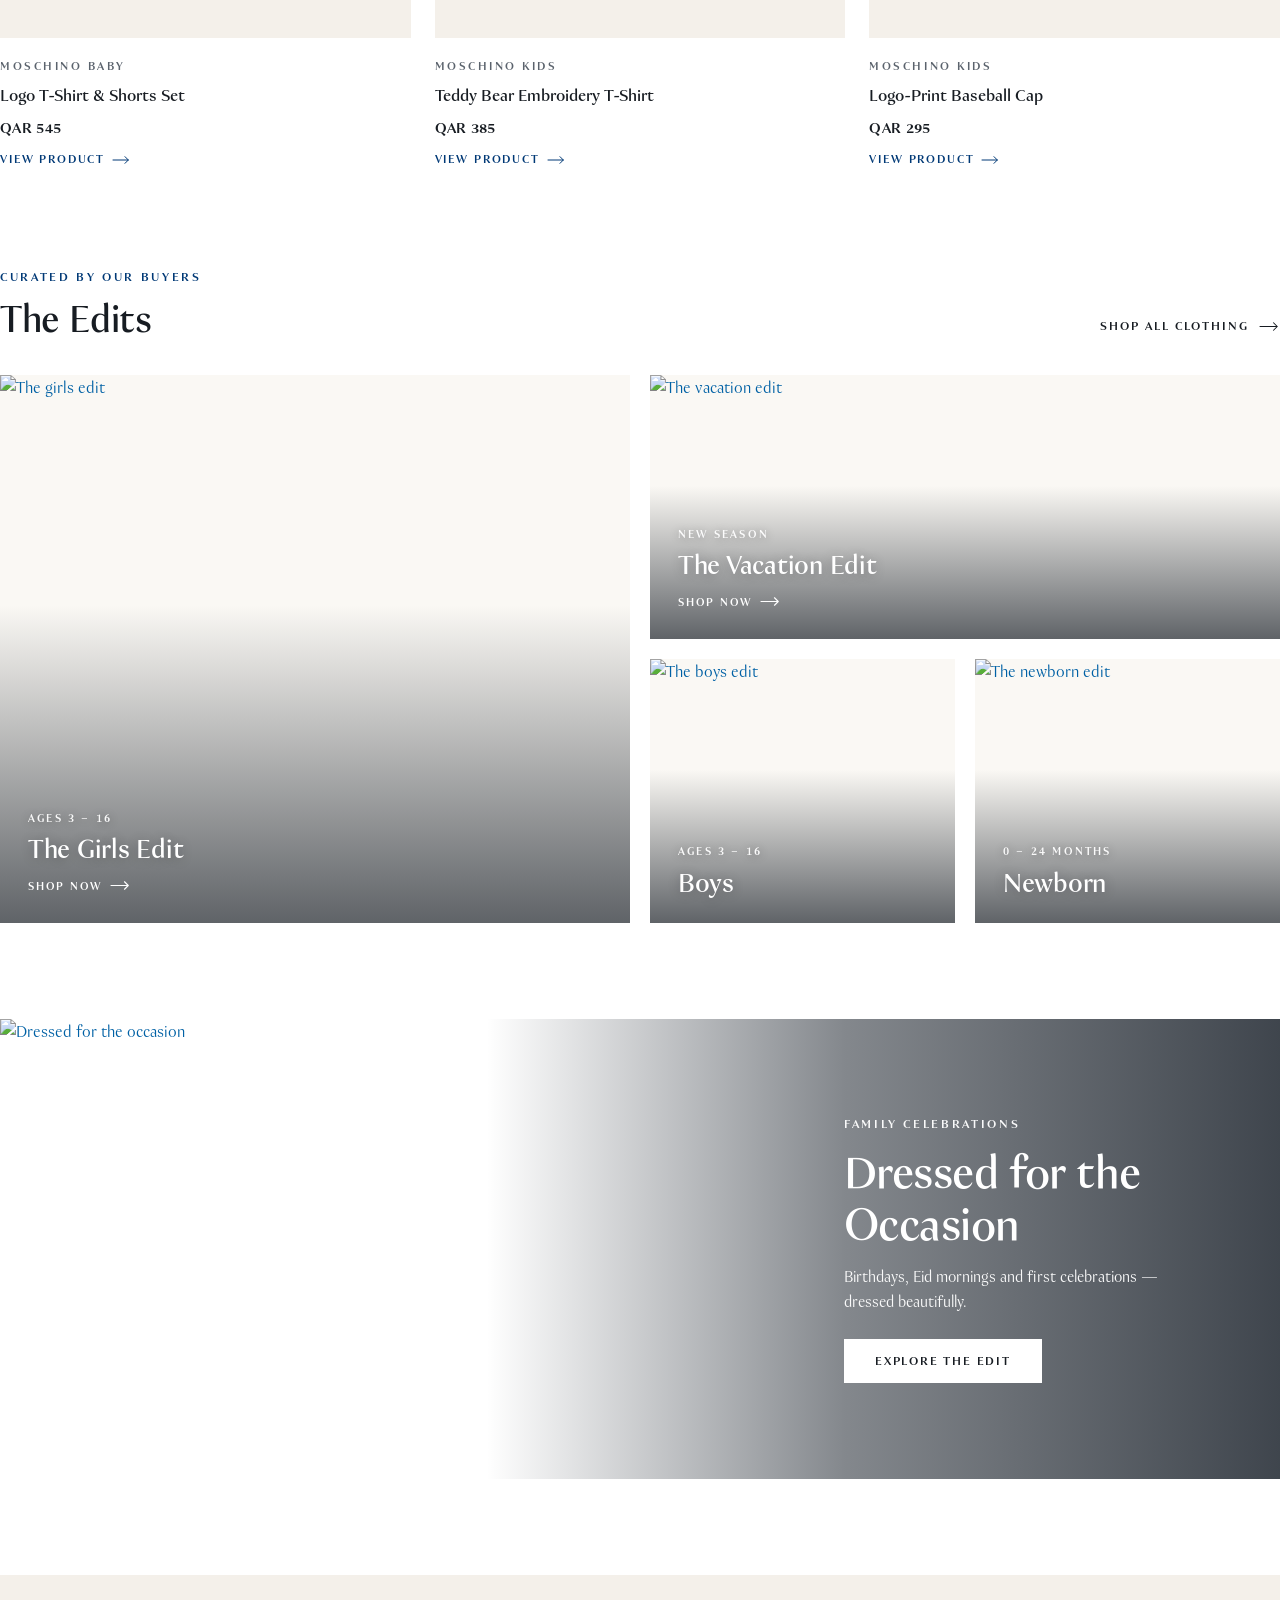
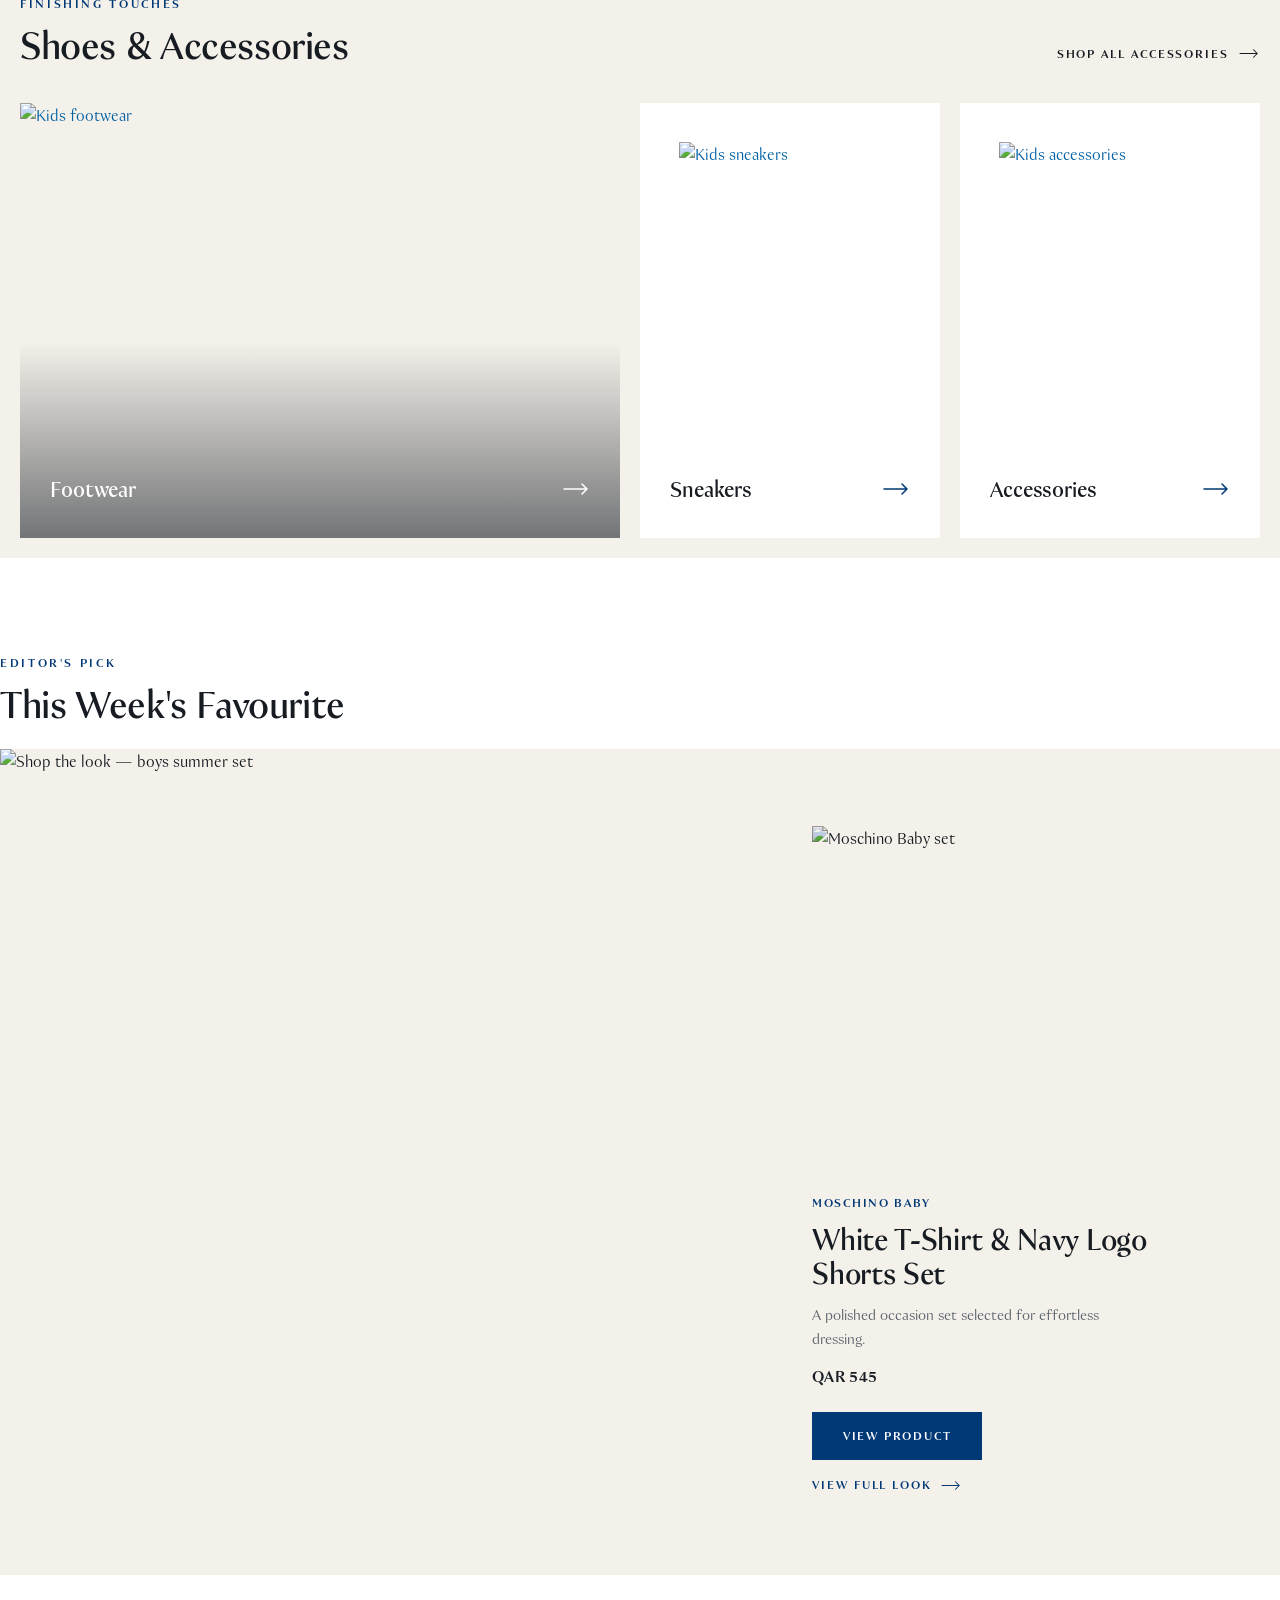
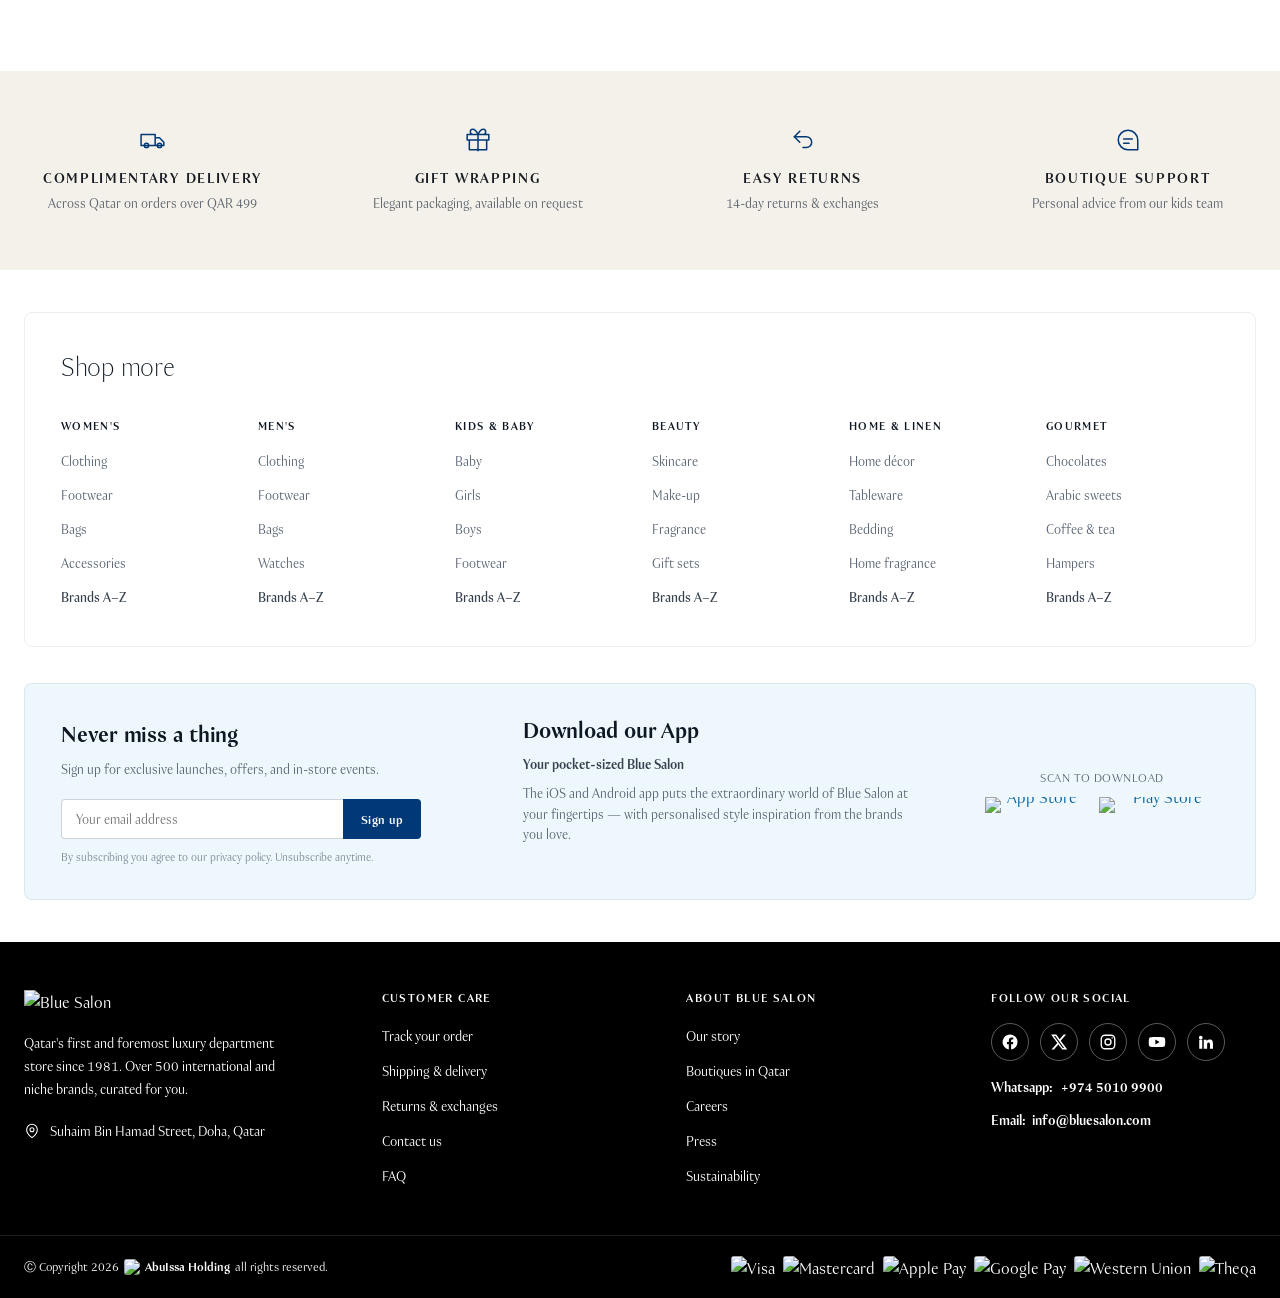
==== commit aaeb9773: "Update Kids page styles and layout, enhancing contrast, typography, and adding quick navigation sect" ====
--- a/kids.html
+++ b/kids.html
@@ -21,12 +21,12 @@
   /* Palette — soft backgrounds against brand navy */
   --bsk-navy:   var(--blue-800, #003976);
   --bsk-ink:    #171c22;
-  --bsk-muted:  #707780;
+  --bsk-muted:  #5b636d; /* darkened for stronger contrast */
   --bsk-border: #e3e7ea;
   --bsk-ivory:  #faf8f4;
   --bsk-blue:   #edf4f8;
   --bsk-blush:  #f6e9ea;
-  --bsk-sand:   #f2ede6;
+  --bsk-sand:   #f4f0ea; /* THE single warm section background */
 
   --bsk-gap: 24px;
 
@@ -58,7 +58,7 @@
 .bsk-eyebrow {
   display: block;
   margin-bottom: 12px;
-  font-size: 11px;
+  font-size: 12px;
   font-weight: var(--fw-semibold);
   letter-spacing: 0.22em;
   text-transform: uppercase;
@@ -90,7 +90,7 @@
   align-items: center;
   gap: 9px;
   padding-bottom: 4px;
-  font-size: 11.5px;
+  font-size: 12px;
   font-weight: var(--fw-semibold);
   letter-spacing: 0.16em;
   text-transform: uppercase;
@@ -114,7 +114,7 @@
   background: var(--bsk-navy);
   border: 1px solid var(--bsk-navy);
   font-family: var(--font-sans);
-  font-size: 11.5px;
+  font-size: 12px;
   font-weight: var(--fw-semibold);
   letter-spacing: 0.15em;
   text-transform: uppercase;
@@ -125,6 +125,66 @@
 .bsk-btn--light { background: #fff; border-color: #fff; color: var(--bsk-ink); }
 .bsk-btn--light:hover { background: transparent; color: #fff; }
 
+/* ════════════════ 0 · QUICKNAV — circle collection shortcuts ════════════════ */
+.men-quicknav {
+  padding: 30px 16px 6px;
+  background: #fff;
+  text-align: center;
+}
+.men-quicknav-title {
+  margin: 0 0 24px;
+  /* Same scale as the hero h1 */
+  font-size: clamp(38px, 4.2vw, 28px);
+  font-weight: var(--fw-medium);
+  letter-spacing: -0.012em;
+  line-height: 1.02;
+  color: var(--bsk-ink);
+}
+.men-quicknav-row {
+  display: flex;
+  gap: clamp(20px, 3vw, 44px);
+  overflow-x: auto;
+  padding: 4px 8px 10px;
+}
+/* Auto margins centre the row when it fits and keep every item
+   reachable when it scrolls on small screens */
+.men-quicknav-row > :first-child { margin-left: auto; }
+.men-quicknav-row > :last-child { margin-right: auto; }
+.men-quicknav-item {
+  flex: none;
+  display: flex;
+  flex-direction: column;
+  align-items: center;
+  gap: 10px;
+  text-decoration: none;
+}
+.men-quicknav-circle {
+  display: block;
+  width: clamp(72px, 6.5vw, 92px);
+  aspect-ratio: 1;
+  border-radius: 50%;
+  overflow: hidden;
+  border: 1px solid var(--bsk-border, #e3e7ea);
+  outline: 2px solid transparent;
+  outline-offset: 3px;
+  transition: outline-color .25s ease;
+}
+.men-quicknav-circle img {
+  width: 100%; height: 100%;
+  object-fit: cover;
+  transition: transform .4s var(--ease-standard, ease);
+}
+.men-quicknav-item:hover .men-quicknav-circle { outline-color: var(--bsk-navy, #003976); }
+.men-quicknav-item:hover .men-quicknav-circle img { transform: scale(1.06); }
+.men-quicknav-label {
+  font-size: 12.5px;
+  font-weight: var(--fw-semibold);
+  letter-spacing: 0.04em;
+  color: var(--bsk-ink, #171c22);
+  white-space: nowrap;
+  transition: color .25s ease;
+}
+.men-quicknav-item:hover .men-quicknav-label { color: var(--bsk-navy, #003976); }
 /* ════════════════ 1 · HERO ════════════════ */
 .bsk-hero {
   position: relative;
@@ -136,14 +196,21 @@
   width: 100%; height: 100%;
   object-fit: cover; object-position: center 30%;
 }
+/* Full-height white column — merges with the image's own white centre
+   panel and covers its baked-in script, so the message owns the middle */
 .bsk-hero-box {
   position: absolute; z-index: 2;
-  left: 50%; bottom: 48px;
+  top: 0; bottom: 0;
+  left: 50%;
   transform: translateX(-50%);
+  width: clamp(400px, 38%, 640px);
+  display: flex;
+  flex-direction: column;
+  align-items: center;
+  justify-content: center;
   background: #fff;
-  padding: 42px 76px 46px;
+  padding: 24px 40px;
   text-align: center;
-  box-shadow: 0 1px 0 rgba(23, 28, 34, 0.04);
 }
 .bsk-hero-box .bsk-eyebrow { margin-bottom: 18px; }
 .bsk-hero-title {
@@ -190,11 +257,11 @@
   box-shadow: inset 0 -3px 0 var(--bsk-navy);
 }
 .bsk-age-range {
-  font-size: 12.5px;
+  font-size: 13px;
   font-weight: var(--fw-semibold);
   letter-spacing: 0.18em;
   text-transform: uppercase;
-  color: #525c66;
+  color: #47505a;
   transition: color .25s ease;
 }
 .bsk-age-name {
@@ -242,7 +309,7 @@
 .bsk-cat-eyebrow {
   display: block;
   margin: 20px 0 6px;
-  font-size: 10.5px;
+  font-size: 11.5px;
   font-weight: var(--fw-semibold);
   letter-spacing: 0.2em;
   text-transform: uppercase;
@@ -262,7 +329,7 @@
   align-items: center;
   gap: 8px;
   margin-top: 10px;
-  font-size: 11px;
+  font-size: 12px;
   font-weight: var(--fw-semibold);
   letter-spacing: 0.16em;
   text-transform: uppercase;
@@ -334,7 +401,7 @@
 .bsk-prod-brand {
   display: block;
   margin: 20px 0 9px;
-  font-size: 11px;
+  font-size: 11.5px;
   font-weight: var(--fw-semibold);
   letter-spacing: 0.22em;
   text-transform: uppercase;
@@ -352,7 +419,7 @@
 .bsk-prod-price {
   display: block;
   margin-top: 9px;
-  font-size: 14.5px;
+  font-size: 15px;
   font-weight: var(--fw-semibold);
   letter-spacing: 0.02em;
   color: var(--bsk-ink);
@@ -363,7 +430,7 @@
   gap: 7px;
   margin-top: 13px;
   padding-bottom: 3px;
-  font-size: 10.5px;
+  font-size: 11.5px;
   font-weight: var(--fw-semibold);
   letter-spacing: 0.16em;
   text-transform: uppercase;
@@ -410,11 +477,12 @@
 .bsk-tile-kicker {
   display: block;
   margin-bottom: 8px;
-  font-size: 10.5px;
+  font-size: 11px;
   font-weight: var(--fw-semibold);
   letter-spacing: 0.2em;
   text-transform: uppercase;
-  color: rgba(255, 255, 255, 0.85);
+  color: rgba(255, 255, 255, 0.95);
+  text-shadow: 0 1px 8px rgba(8, 15, 24, 0.35);
 }
 .bsk-tile-name {
   display: block;
@@ -430,7 +498,7 @@
   gap: 8px;
   margin-top: 14px;
   padding-bottom: 3px;
-  font-size: 10.5px;
+  font-size: 11px;
   font-weight: var(--fw-semibold);
   letter-spacing: 0.16em;
   text-transform: uppercase;
@@ -470,7 +538,7 @@
   color: #fff;
   text-align: left;
 }
-.bsk-banner-copy .bsk-eyebrow { color: rgba(255, 255, 255, 0.88); }
+.bsk-banner-copy .bsk-eyebrow { color: rgba(255, 255, 255, 0.96); }
 .bsk-banner-title {
   margin: 0 0 14px;
   font-size: clamp(32px, 3.6vw, 48px);
@@ -482,9 +550,9 @@
 .bsk-banner-copy p {
   margin: 0 0 26px;
   max-width: 38ch;
-  font-size: 15px;
+  font-size: 15.5px;
   line-height: 1.6;
-  color: rgba(255, 255, 255, 0.88);
+  color: rgba(255, 255, 255, 0.96);
 }
 
 /* ════════════════ 8 · SHOES & ACCESSORIES — feature + supporting ════════════════ */
@@ -547,76 +615,71 @@
 .bsk-shoe--stage .bsk-shoe-cap svg { color: var(--bsk-navy); }
 .bsk-shoe:hover .bsk-shoe-cap svg { transform: translateX(4px); }
 
-/* ════════════════ 9 · THIS WEEK'S FAVOURITE — clean white split ════════════════ */
-.bsk-pick {
+/* ════════════════ 9 · THIS WEEK'S FAVOURITE — unified editorial feature ════════════════ */
+.bsk-fav .bsk-head { margin-bottom: 24px; }
+.bsk-look {
   display: grid;
-  grid-template-columns: 1.08fr 0.92fr;
-  gap: clamp(36px, 5vw, 72px);
-  align-items: stretch;
-}
-.bsk-pick-media {
-  position: relative;
-  display: block;
+  grid-template-columns: 1.35fr 1fr;
   min-height: 560px;
   overflow: hidden;
-}
-.bsk-pick-media img {
+  background: var(--bsk-sand);
+}
+.bsk-look-media {
+  position: relative;
+  overflow: hidden;
+}
+.bsk-look-media img {
   position: absolute; inset: 0;
   width: 100%; height: 100%;
-  object-fit: cover;
-  transition: transform .6s var(--ease-standard, ease);
-}
-.bsk-pick-media:hover img { transform: scale(1.03); }
-.bsk-pick-card {
+  object-fit: cover; object-position: center 18%;
+}
+/* Product content sits directly on the warm panel — one surface, no card */
+.bsk-look-content {
   display: flex;
   flex-direction: column;
   justify-content: center;
   align-items: flex-start;
-  padding: 0 clamp(0px, 2vw, 32px) 0 0;
-  background: transparent;
-}
-.bsk-pick-thumb {
-  display: block;
-  width: min(100%, 320px);
-  aspect-ratio: 1;
-  margin-bottom: 24px;
-  background: var(--bsk-ivory);
-  overflow: hidden;
-}
-.bsk-pick-thumb img {
-  width: 100%; height: 100%;
+  padding: clamp(40px, 6vw, 84px);
+}
+.bsk-look-product {
+  width: min(100%, 340px);
+  aspect-ratio: 1 / 1;
   object-fit: contain;
-  padding: 18px;
+  margin-bottom: 28px;
   mix-blend-mode: multiply;
-  transition: transform .5s var(--ease-standard, ease);
-}
-.bsk-pick-thumb:hover img { transform: scale(1.05); }
-.bsk-pick-card .bsk-eyebrow { margin-bottom: 8px; letter-spacing: 0.26em; }
-.bsk-pick-card .bsk-btn { padding: 0 46px; }
-.bsk-pick-name {
-  margin: 0 0 14px;
-  font-size: clamp(24px, 2.4vw, 32px);
+}
+.bsk-look-content .bsk-eyebrow { margin-bottom: 0; letter-spacing: 0.14em; }
+.bsk-look-name {
+  margin: 10px 0 0;
+  font-size: clamp(24px, 2.5vw, 30px);
   font-weight: var(--fw-medium);
-  line-height: 1.15;
+  line-height: 1.14;
   letter-spacing: -0.01em;
   color: var(--bsk-ink);
 }
-.bsk-pick-desc {
-  margin: 0 0 20px;
-  max-width: 44ch;
-  font-size: 14.5px;
-  line-height: 1.65;
+.bsk-look-note {
+  margin: 12px 0 0;
+  max-width: 40ch;
+  font-size: 15px;
+  line-height: 1.6;
   color: var(--bsk-muted);
 }
-.bsk-pick-price {
-  display: block;
-  margin-bottom: 28px;
-  font-size: 17px;
+.bsk-look-price {
+  display: block;
+  margin-top: 14px;
+  font-size: 16px;
   font-weight: var(--fw-semibold);
   letter-spacing: 0.02em;
   color: var(--bsk-ink);
 }
-
+.bsk-look-content .bsk-btn {
+  margin-top: 24px;
+  height: auto;
+  width: fit-content;
+  min-width: 170px;
+  padding: 14px 26px;
+}
+.bsk-look-more { margin-top: 16px; }
 /* ════════════════ 10 · ICONIC KIDS' LABELS — wordmarks ════════════════ */
 .bsk-labels-row {
   display: flex;
@@ -678,7 +741,7 @@
 .bsk-services {
   margin-top: 96px;
   padding: 56px 0;
-  background: var(--bsk-ivory);
+  background: var(--bsk-sand);
 }
 .bsk-services-row {
   display: grid;
@@ -698,14 +761,14 @@
   color: var(--bsk-navy);
 }
 .bsk-service strong {
-  font-size: 13px;
+  font-size: 14px;
   font-weight: var(--fw-semibold);
   letter-spacing: 0.12em;
   text-transform: uppercase;
   color: var(--bsk-ink);
 }
 .bsk-service span {
-  font-size: 12.5px;
+  font-size: 13px;
   line-height: 1.5;
   color: var(--bsk-muted);
 }
@@ -727,15 +790,15 @@
   .bsk-edits { grid-template-columns: 1fr 1fr; grid-auto-rows: 230px; }
   .bsk-tile--lead { grid-column: span 2; grid-row: span 1; }
   .bsk-tile--wide { grid-column: span 2; }
-  .bsk-pick { grid-template-columns: 1fr; }
-  .bsk-pick-media { min-height: 400px; }
+  .bsk-look { grid-template-columns: 1fr; min-height: 0; }
+  .bsk-look-media { min-height: 400px; }
   .bsk-head--split { flex-direction: column; align-items: flex-start; gap: 16px; }
 }
 
 @media (max-width: 768px) {
   .bsk-wrap { padding: 0 24px; }
   .bsk-hero { aspect-ratio: 4 / 3; }
-  .bsk-hero-box { padding: 26px 32px 30px; max-width: calc(100% - 40px); }
+  .bsk-hero-box { width: min(76%, 420px); padding: 20px 24px; }
   .bsk-hero-title { font-size: clamp(28px, 7vw, 34px); white-space: normal; }
   .bsk-ages-band { padding: 52px 0 0; }
   .bsk-ages { grid-template-columns: 1fr 1fr; gap: 14px; }
@@ -769,7 +832,8 @@
   .bsk-shoe { height: auto; aspect-ratio: 4 / 5; }
   .bsk-shoe--feature { aspect-ratio: 4 / 3; }
   .bsk-shoe-cap { left: 16px; right: 16px; bottom: 14px; }
-  .bsk-pick-card { padding: 24px 0 0; }
+  .bsk-look-media { min-height: 300px; }
+  .bsk-look-content { padding: 28px 20px 36px; }
   .bsk-shoes-band { margin-top: 56px; padding: 48px 0 56px; }
   .bsk-social-row { grid-template-columns: repeat(3, 1fr); gap: 8px; }
 }
@@ -777,7 +841,7 @@
 @media (max-width: 400px) {
   .bsk-newin { grid-template-columns: 1fr 1fr; }
   .bsk-age-name { font-size: 19px; }
-  .bsk-hero-box { padding: 20px 22px 24px; }
+  .bsk-hero-box { width: min(88%, 340px); padding: 16px 18px; }
 }
 </style>
 </head>
@@ -866,15 +930,62 @@
 
   <main class="bs-kids-page">
 
+    <section class="men-quicknav">
+      <h2 class="bs-display men-quicknav-title">Kids &amp; Baby</h2>
+      <div class="men-quicknav-row">
+
+        <a href="listing.html?cat=Kids" class="men-quicknav-item">
+          <span class="men-quicknav-circle"><img src="https://cdn.shopify.com/s/files/1/0370/6444/1991/files/Moschino_Kid_Black_Cotton_T-Shirt_with_Star_Teddy_Bear_Embroidery_back_view_MOS124TOP04383_1_540x.jpg?v=1777822238" alt="New In"></span>
+          <span class="men-quicknav-label">New In</span>
+        </a>
+
+        <a href="listing.html?cat=Kids" class="men-quicknav-item">
+          <span class="men-quicknav-circle"><img src="https://www.bluesalon.com/cdn/shop/files/Girl_s_clothing_600x.jpg?v=1771912756" alt="Girls"></span>
+          <span class="men-quicknav-label">Girls</span>
+        </a>
+
+        <a href="listing.html?cat=Kids" class="men-quicknav-item">
+          <span class="men-quicknav-circle"><img src="https://www.bluesalon.com/cdn/shop/files/Boy_s_clothing_600x.jpg?v=1771912547" alt="Boys" style="object-position: center 10%;"></span>
+          <span class="men-quicknav-label">Boys</span>
+        </a>
+
+        <a href="listing.html?cat=Kids" class="men-quicknav-item">
+          <span class="men-quicknav-circle"><img src="https://www.bluesalon.com/cdn/shop/files/New_Project_6_257299a2-e4bb-4de8-a31b-99686617df38_970x.jpg?v=1780488291" alt="Baby"></span>
+          <span class="men-quicknav-label">Baby</span>
+        </a>
+
+        <a href="listing.html?cat=Kids" class="men-quicknav-item">
+          <span class="men-quicknav-circle"><img src="https://www.bluesalon.com/cdn/shop/files/New_Project_11_3c02abdb-e76c-4749-91df-bb654320bf6c_600x.jpg?v=1778154421" alt="Newborn"></span>
+          <span class="men-quicknav-label">Newborn</span>
+        </a>
+
+        <a href="listing.html?cat=Kids" class="men-quicknav-item">
+          <span class="men-quicknav-circle"><img src="https://www.bluesalon.com/cdn/shop/files/Shoes_b0e1304c-d5c6-4c76-9b89-31c0d839a8d4_600x.jpg?v=1771913018" alt="Footwear"></span>
+          <span class="men-quicknav-label">Footwear</span>
+        </a>
+
+        <a href="listing.html?cat=Kids" class="men-quicknav-item">
+          <span class="men-quicknav-circle"><img src="https://www.bluesalon.com/cdn/shop/files/Moschino_Kids_Beige_Circular_Logo_Print_Baseball_Cap_side_right_view_MOS124ACC00363_5_360x.jpg?v=1777808022" alt="Accessories"></span>
+          <span class="men-quicknav-label">Accessories</span>
+        </a>
+
+        <a href="listing.html?cat=Kids" class="men-quicknav-item">
+          <span class="men-quicknav-circle"><img src="https://www.bluesalon.com/cdn/shop/files/Mimisol_Kids_1920x.png?v=1782138258" alt="Occasion" style="object-position: 88% center;"></span>
+          <span class="men-quicknav-label">Occasion</span>
+        </a>
+
+      </div>
+    </section>
+
     <!-- ════════════════ 1 · Hero — Mimisol campaign, boxed centre message ════════════════ -->
     <section class="bsk-hero">
       <img src="https://www.bluesalon.com/cdn/shop/files/Mimisol_Kids_1920x.png?v=1782138258" alt="Mimisol — the new kids collection" fetchpriority="high">
-      <div class="bsk-hero-box">
-        <span class="bsk-eyebrow">The New Collection</span>
+      <!-- <div class="bsk-hero-box">
+        <span class="bsk-eyebrow">Mimisol · The New Collection</span>
         <h1 class="bsk-hero-title">Kids &amp; Baby</h1>
         <p class="bsk-hero-sub">Little wardrobes, beautifully curated.</p>
         <a class="bsk-btn" href="listing.html?cat=Kids">Shop the Edit</a>
-      </div>
+      </div> -->
     </section>
 
     <!-- ════════════════ 2 · Shop by Age — text-led pale-blue band ════════════════ -->
@@ -1121,8 +1232,8 @@
       </div>
     </section>
 
-    <!-- ════════════════ 9 · This Week's Favourite — integrated pick ════════════════ -->
-    <section class="bsk-sec" aria-label="Editor's pick">
+    <!-- ════════════════ 9 · Shop the Look — floating product card ════════════════ -->
+    <section class="bsk-sec bsk-fav" aria-label="Editor's pick">
       <div class="bsk-wrap">
         <div class="bsk-head bsk-head--split">
           <div>
@@ -1130,19 +1241,20 @@
             <h2 class="bsk-title">This Week's Favourite</h2>
           </div>
         </div>
-        <div class="bsk-pick">
-          <a class="bsk-pick-media" href="listing.html?cat=Kids" aria-label="Shop the first wardrobe">
-            <img src="https://www.bluesalon.com/cdn/shop/files/New_Project_11_3c02abdb-e76c-4749-91df-bb654320bf6c_600x.jpg?v=1778154421" alt="The first wardrobe" loading="lazy">
-          </a>
-          <div class="bsk-pick-card">
-            <a class="bsk-pick-thumb" href="listing.html?cat=Kids" aria-label="View product">
-              <img src="https://www.bluesalon.com/cdn/shop/files/Moschino_Baby_White_T-Shirt_Navy_Logo_Shorts_Set_back_view_MOS124COM02720_1_540x.jpg?v=1777813096" alt="Moschino Baby set" loading="lazy">
+        <div class="bsk-look">
+          <div class="bsk-look-media">
+            <img src="https://www.bluesalon.com/cdn/shop/files/Boy_s_clothing_1200x.jpg?v=1771912547" alt="Shop the look — boys summer set" loading="lazy">
+          </div>
+          <div class="bsk-look-content">
+            <img class="bsk-look-product" src="https://www.bluesalon.com/cdn/shop/files/Moschino_Baby_White_T-Shirt_Navy_Logo_Shorts_Set_back_view_MOS124COM02720_1_540x.jpg?v=1777813096" alt="Moschino Baby set" loading="lazy">
+            <span class="bsk-eyebrow">Moschino Baby</span>
+            <h3 class="bsk-look-name">White T-Shirt &amp; Navy Logo Shorts Set</h3>
+            <p class="bsk-look-note">A polished occasion set selected for effortless dressing.</p>
+            <span class="bsk-look-price">QAR 545</span>
+            <a class="bsk-btn" href="listing.html?cat=Kids">View Product</a>
+            <a class="bsk-link bsk-link--navy bsk-look-more" href="listing.html?cat=Kids">View Full Look
+              <svg width="20" height="9" viewBox="0 0 26 12" fill="none" stroke="currentColor" stroke-width="1.4" stroke-linecap="round" stroke-linejoin="round"><path d="M1 6h23M19 1l5 5-5 5"/></svg>
             </a>
-            <span class="bsk-eyebrow">Moschino Baby</span>
-            <h3 class="bsk-pick-name">White T-Shirt &amp; Navy Logo Shorts Set</h3>
-            <p class="bsk-pick-desc">Soft cotton jersey with the signature navy logo — an easy, playful first set for warm days. Sizes 3 – 36 months.</p>
-            <span class="bsk-pick-price">QAR 545</span>
-            <a class="bsk-btn" href="listing.html?cat=Kids">View Product</a>
           </div>
         </div>
       </div>
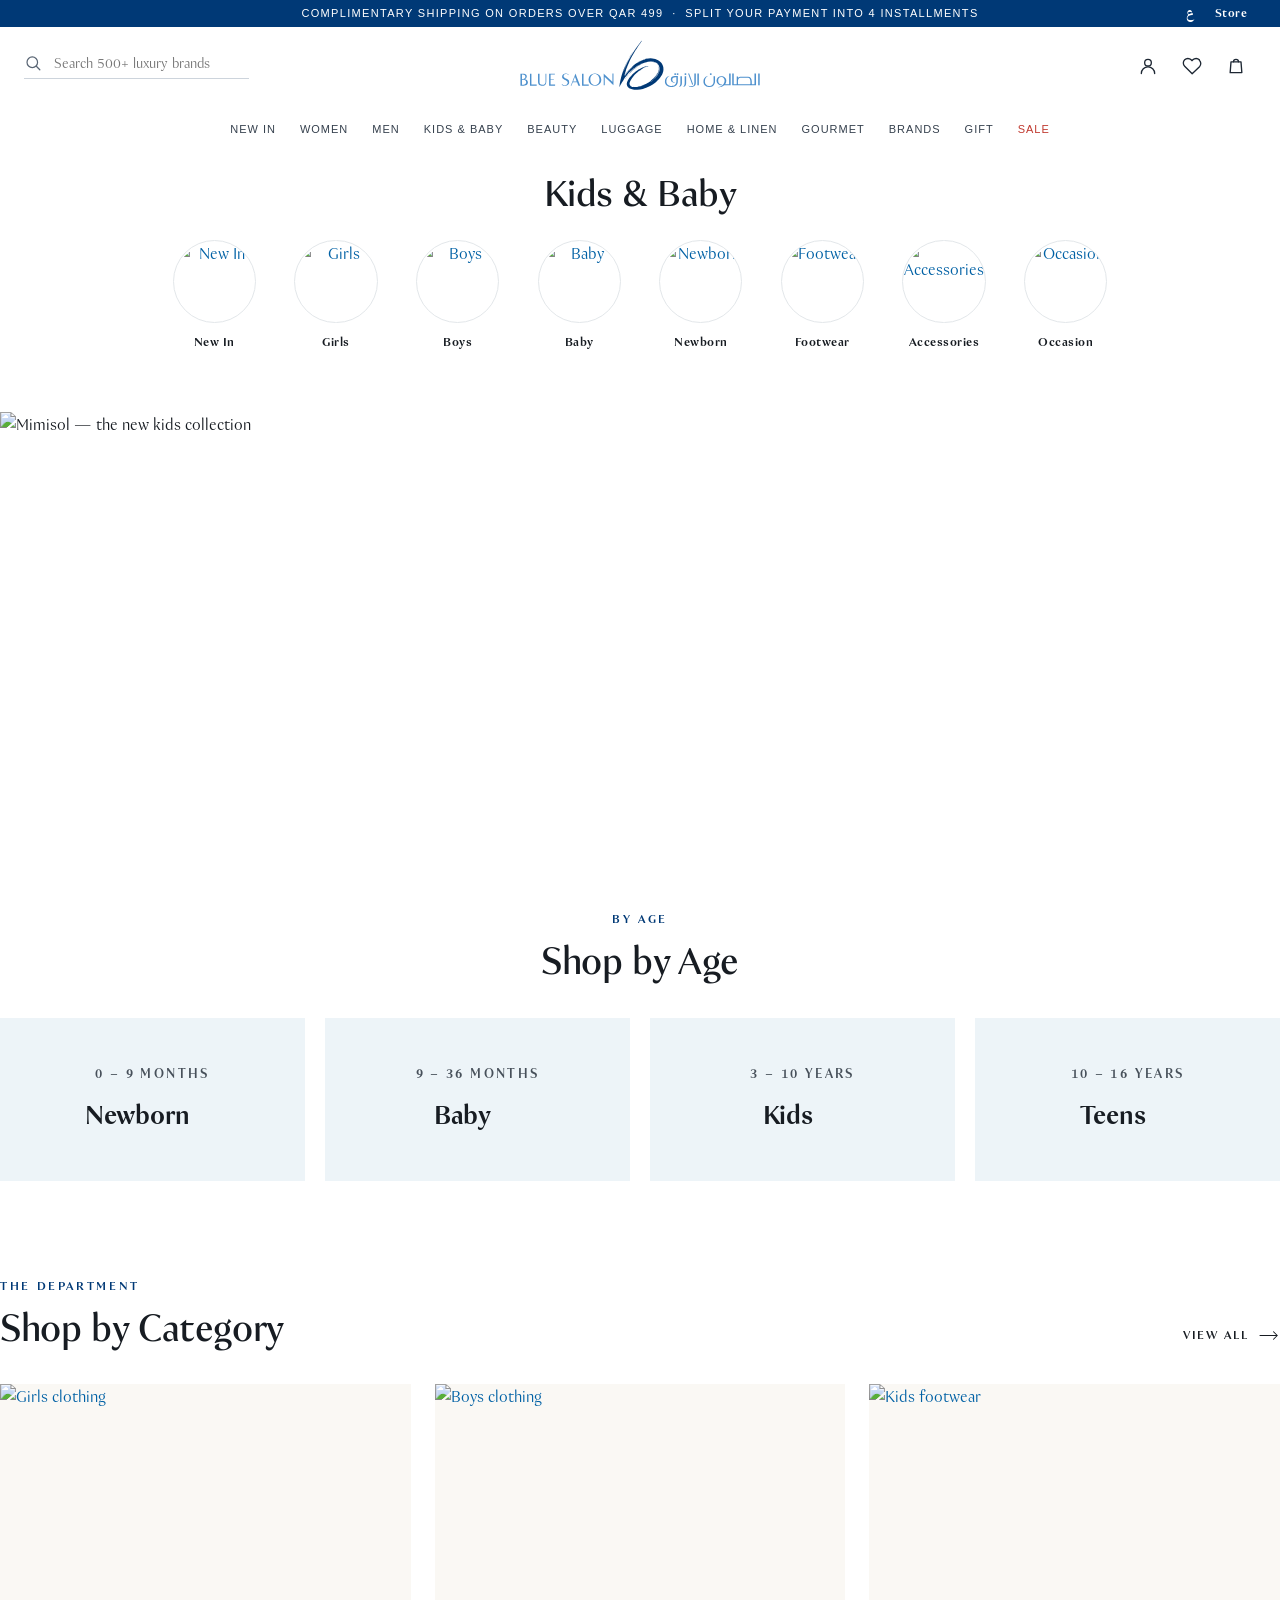
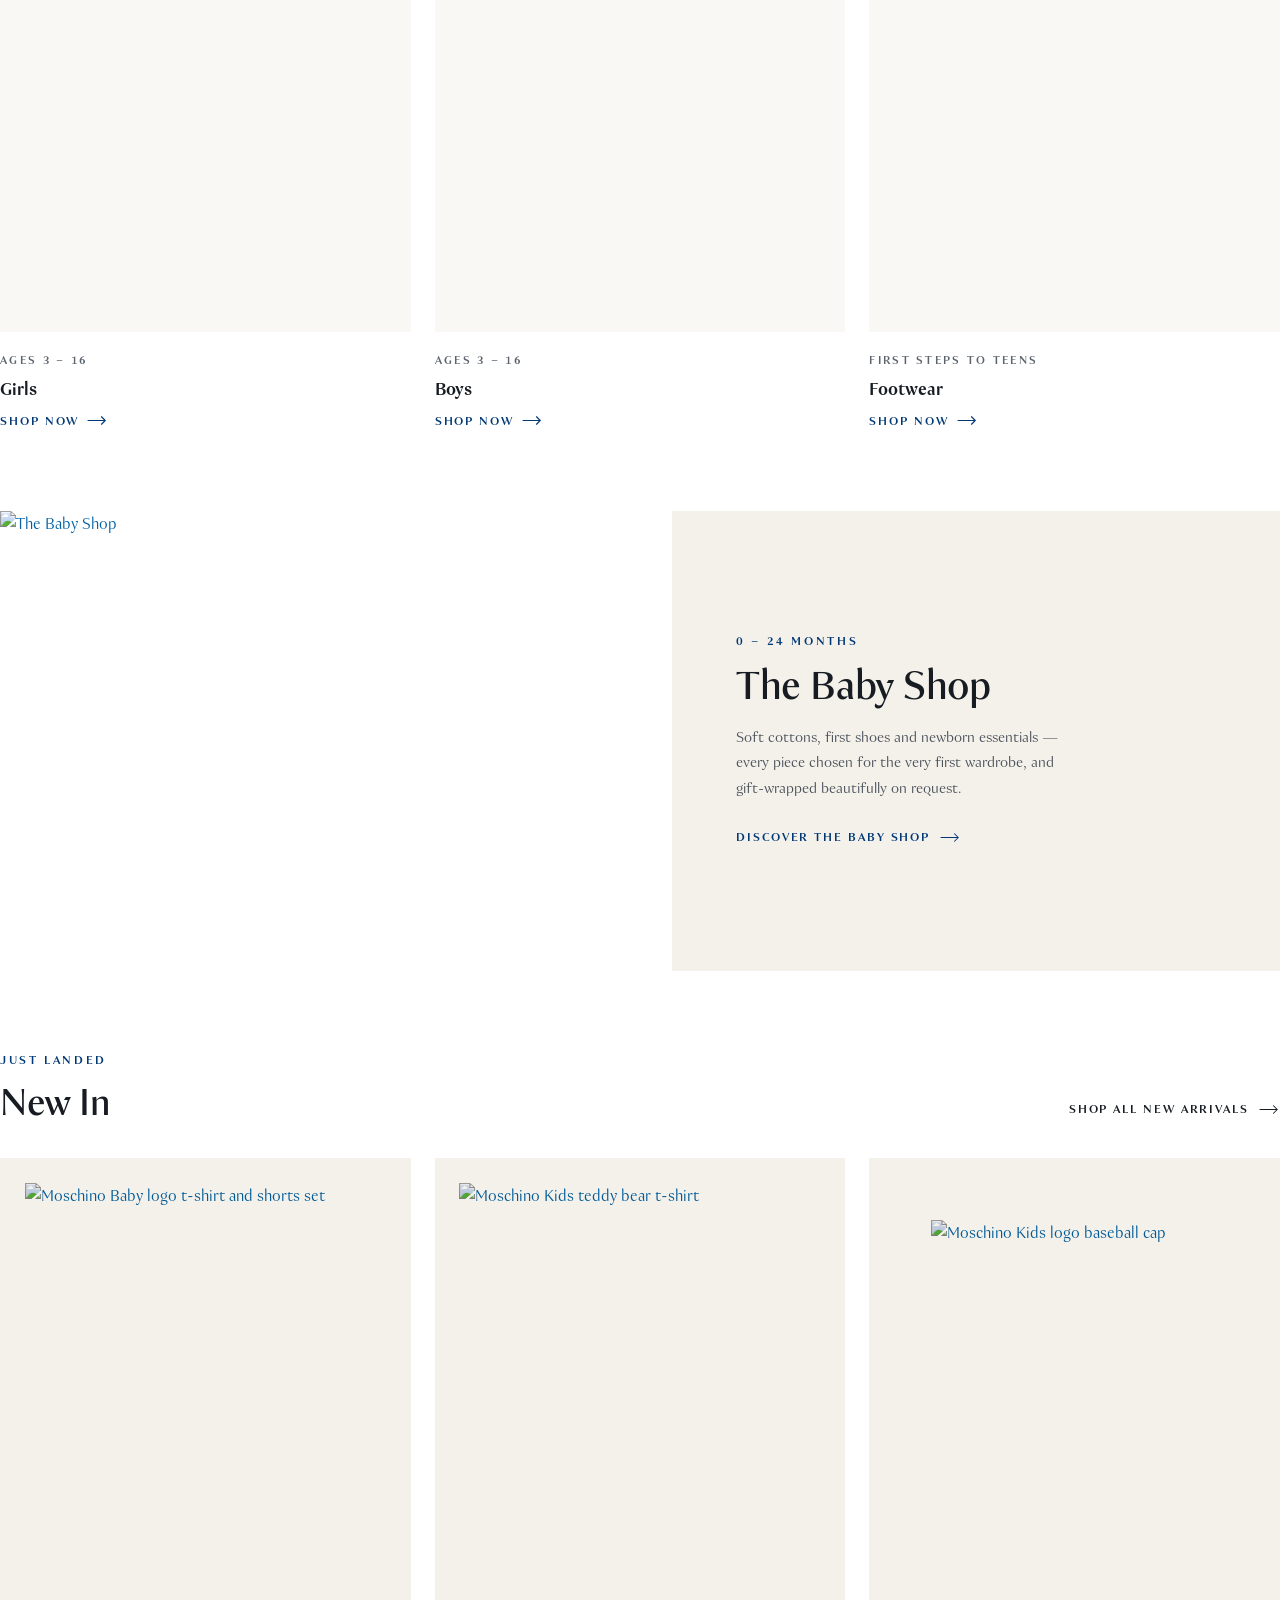
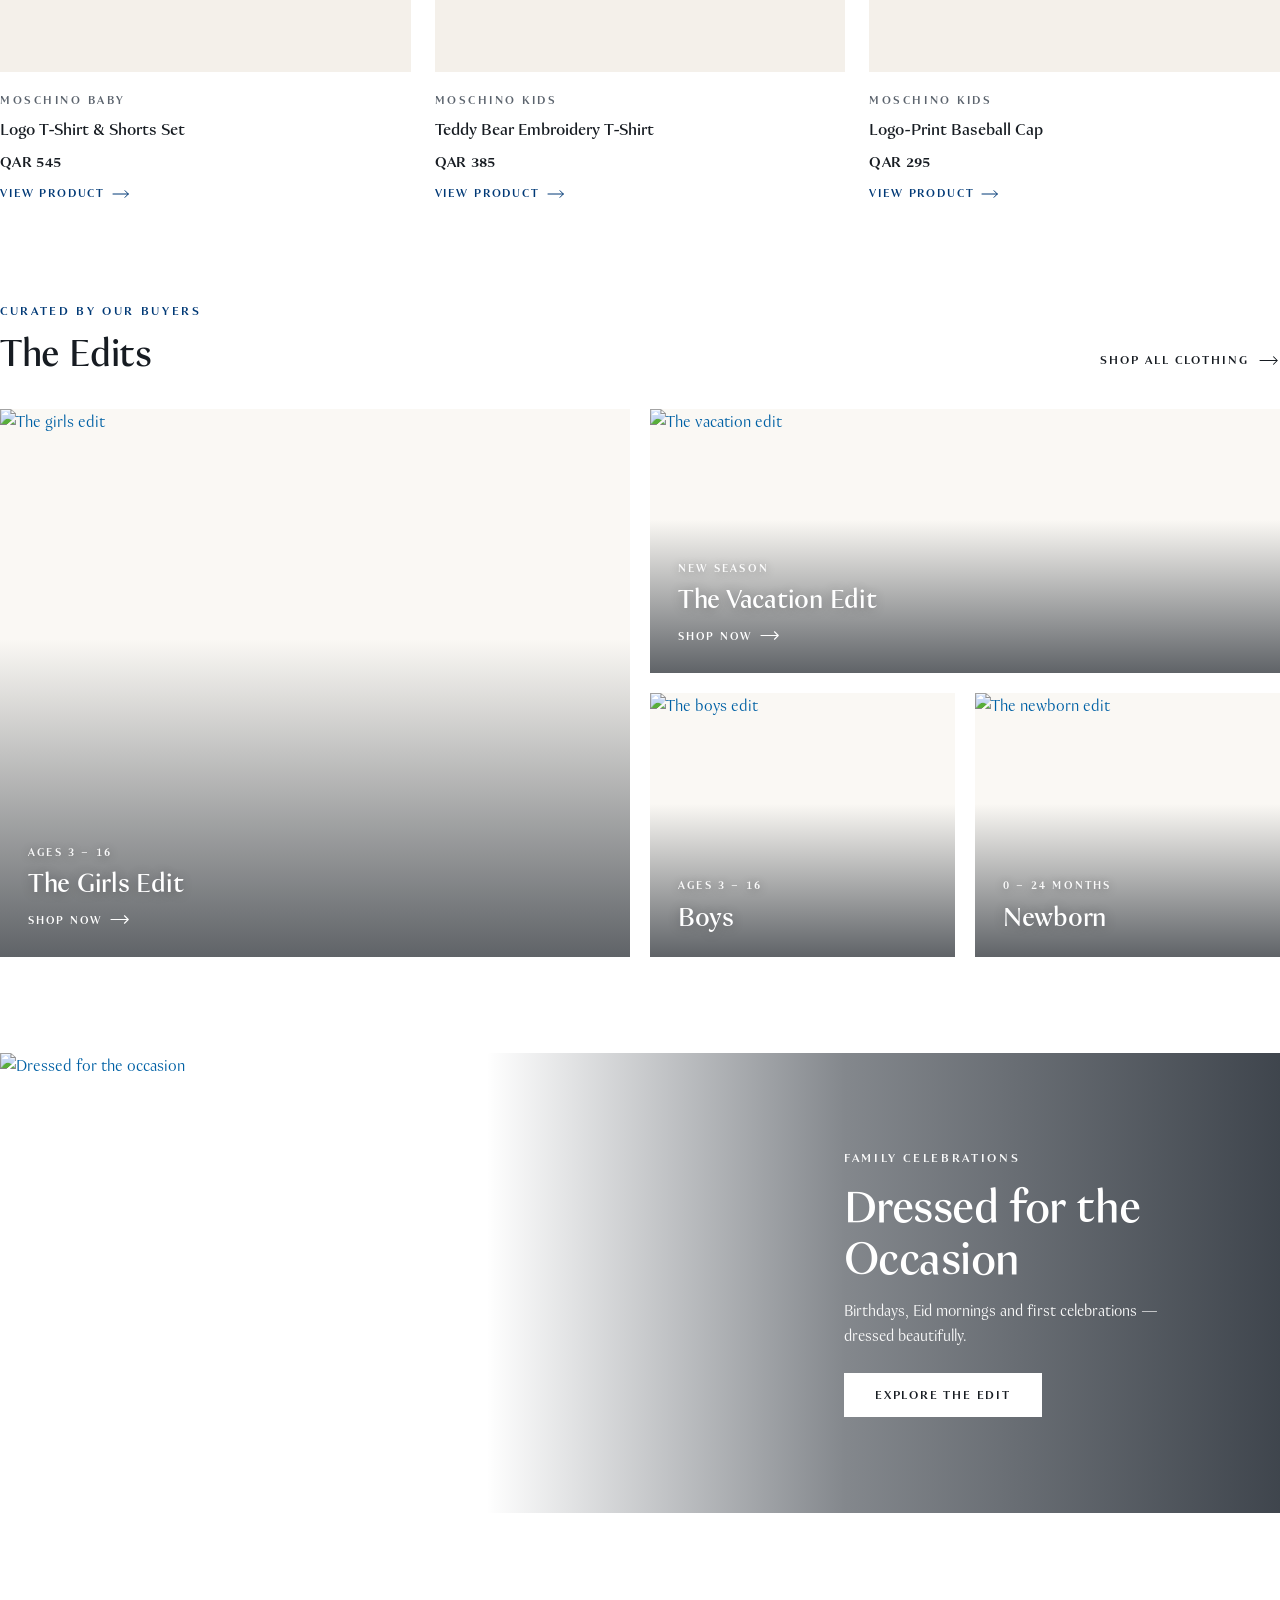
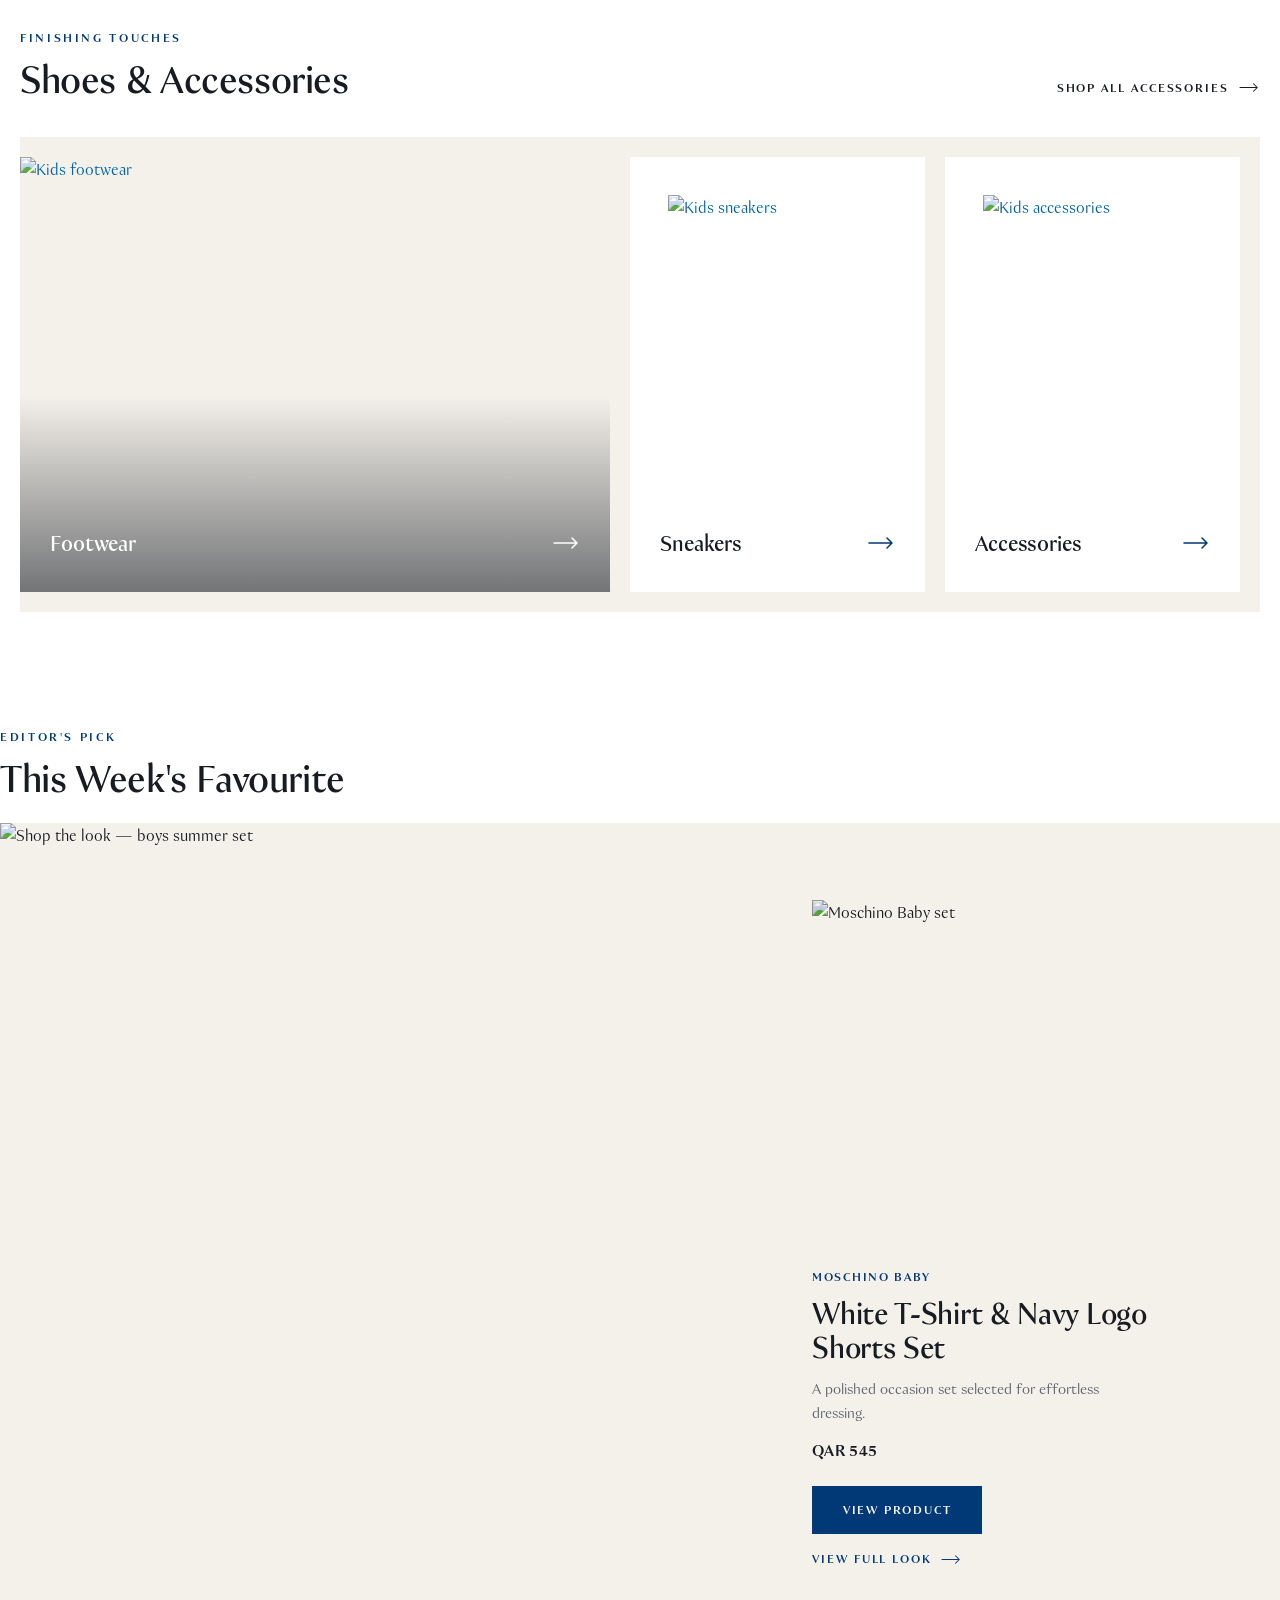
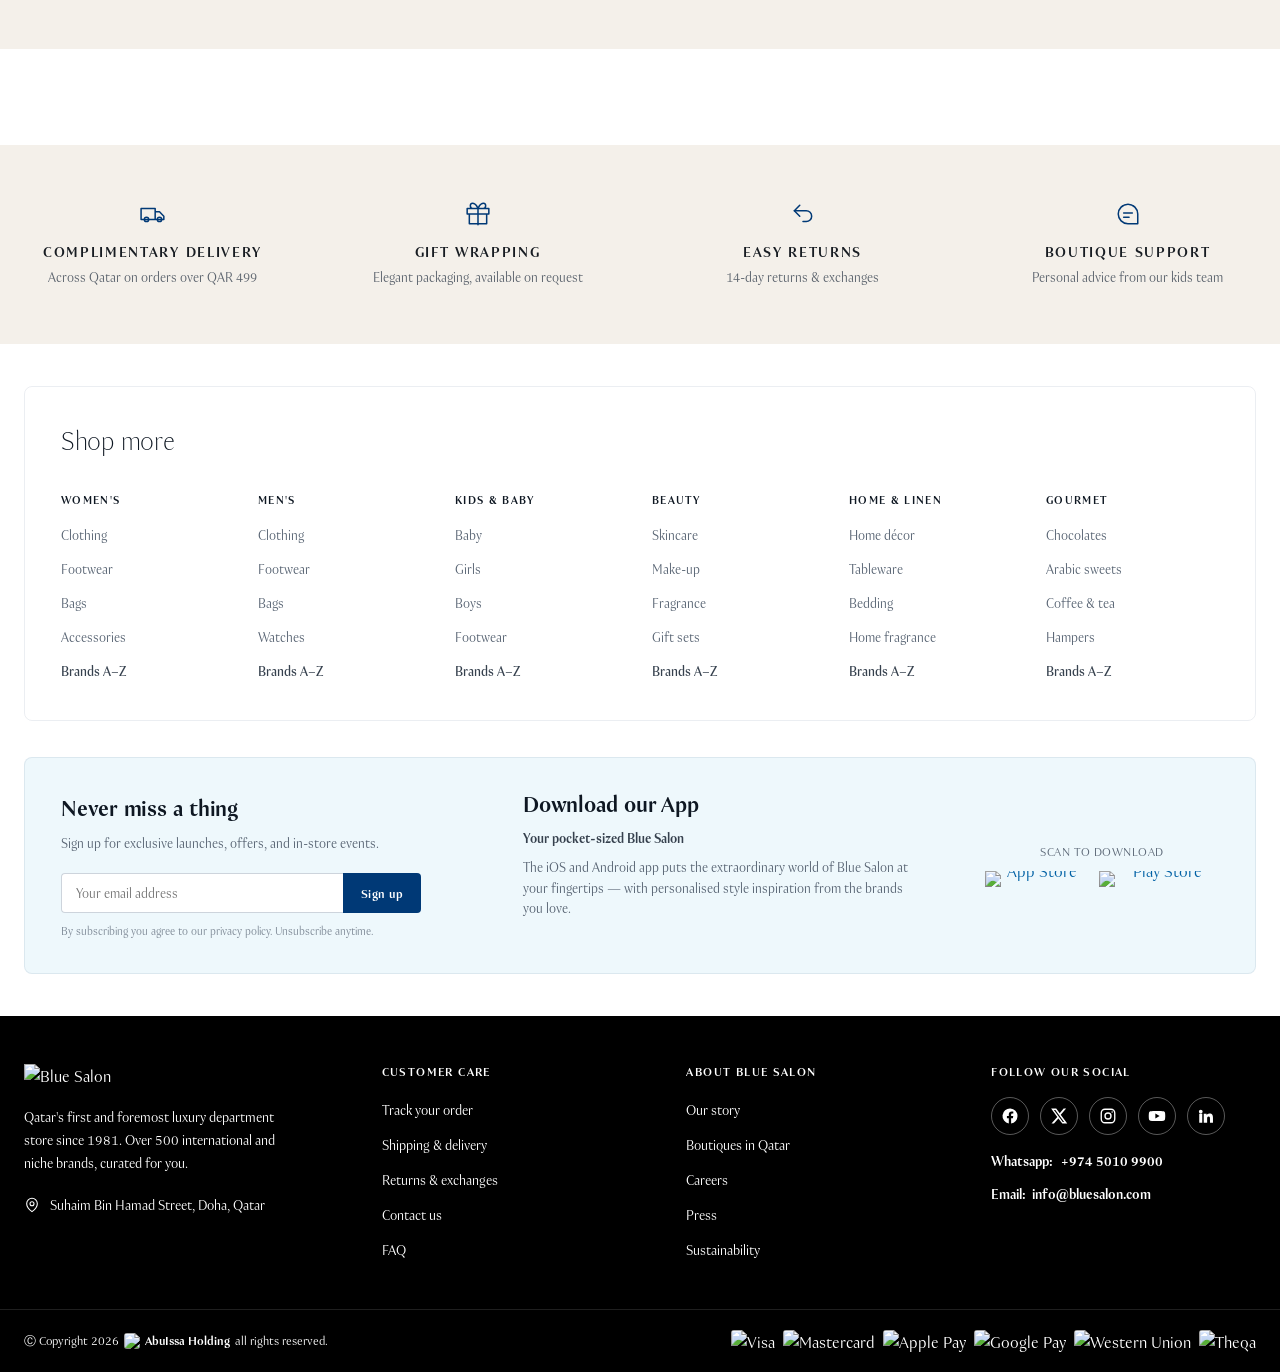
==== commit 1367a692: "Adjust quick navigation styles for improved spacing and layout consistency" ====
--- a/kids.html
+++ b/kids.html
@@ -127,7 +127,7 @@
 
 /* ════════════════ 0 · QUICKNAV — circle collection shortcuts ════════════════ */
 .men-quicknav {
-  padding: 30px 16px 6px;
+  padding: 20px 24px;
   background: #fff;
   text-align: center;
 }
@@ -142,9 +142,9 @@
 }
 .men-quicknav-row {
   display: flex;
-  gap: clamp(20px, 3vw, 44px);
+  gap: clamp(30px, 3vw, 44px);
   overflow-x: auto;
-  padding: 4px 8px 10px;
+  padding: 4px 8px 40px;
 }
 /* Auto margins centre the row when it fits and keep every item
    reachable when it scrolls on small screens */
@@ -165,16 +165,13 @@
   border-radius: 50%;
   overflow: hidden;
   border: 1px solid var(--bsk-border, #e3e7ea);
-  outline: 2px solid transparent;
-  outline-offset: 3px;
-  transition: outline-color .25s ease;
+  outline: none;
 }
 .men-quicknav-circle img {
   width: 100%; height: 100%;
   object-fit: cover;
   transition: transform .4s var(--ease-standard, ease);
 }
-.men-quicknav-item:hover .men-quicknav-circle { outline-color: var(--bsk-navy, #003976); }
 .men-quicknav-item:hover .men-quicknav-circle img { transform: scale(1.06); }
 .men-quicknav-label {
   font-size: 12.5px;
@@ -562,12 +559,14 @@
   padding-top: 20px;
   padding-right: 20px;
   padding-left: 20px;
-  background: var(--bsk-sand);
+  /* background: var(--bsk-sand); */
 }
 .bsk-shoes {
   display: grid;
   grid-template-columns: 2fr 1fr 1fr;
   gap: 20px;
+  background-color: var(--bsk-sand);
+  padding: 20px 20px 20px 0px;
 }
 .bsk-shoe {
   position: relative;
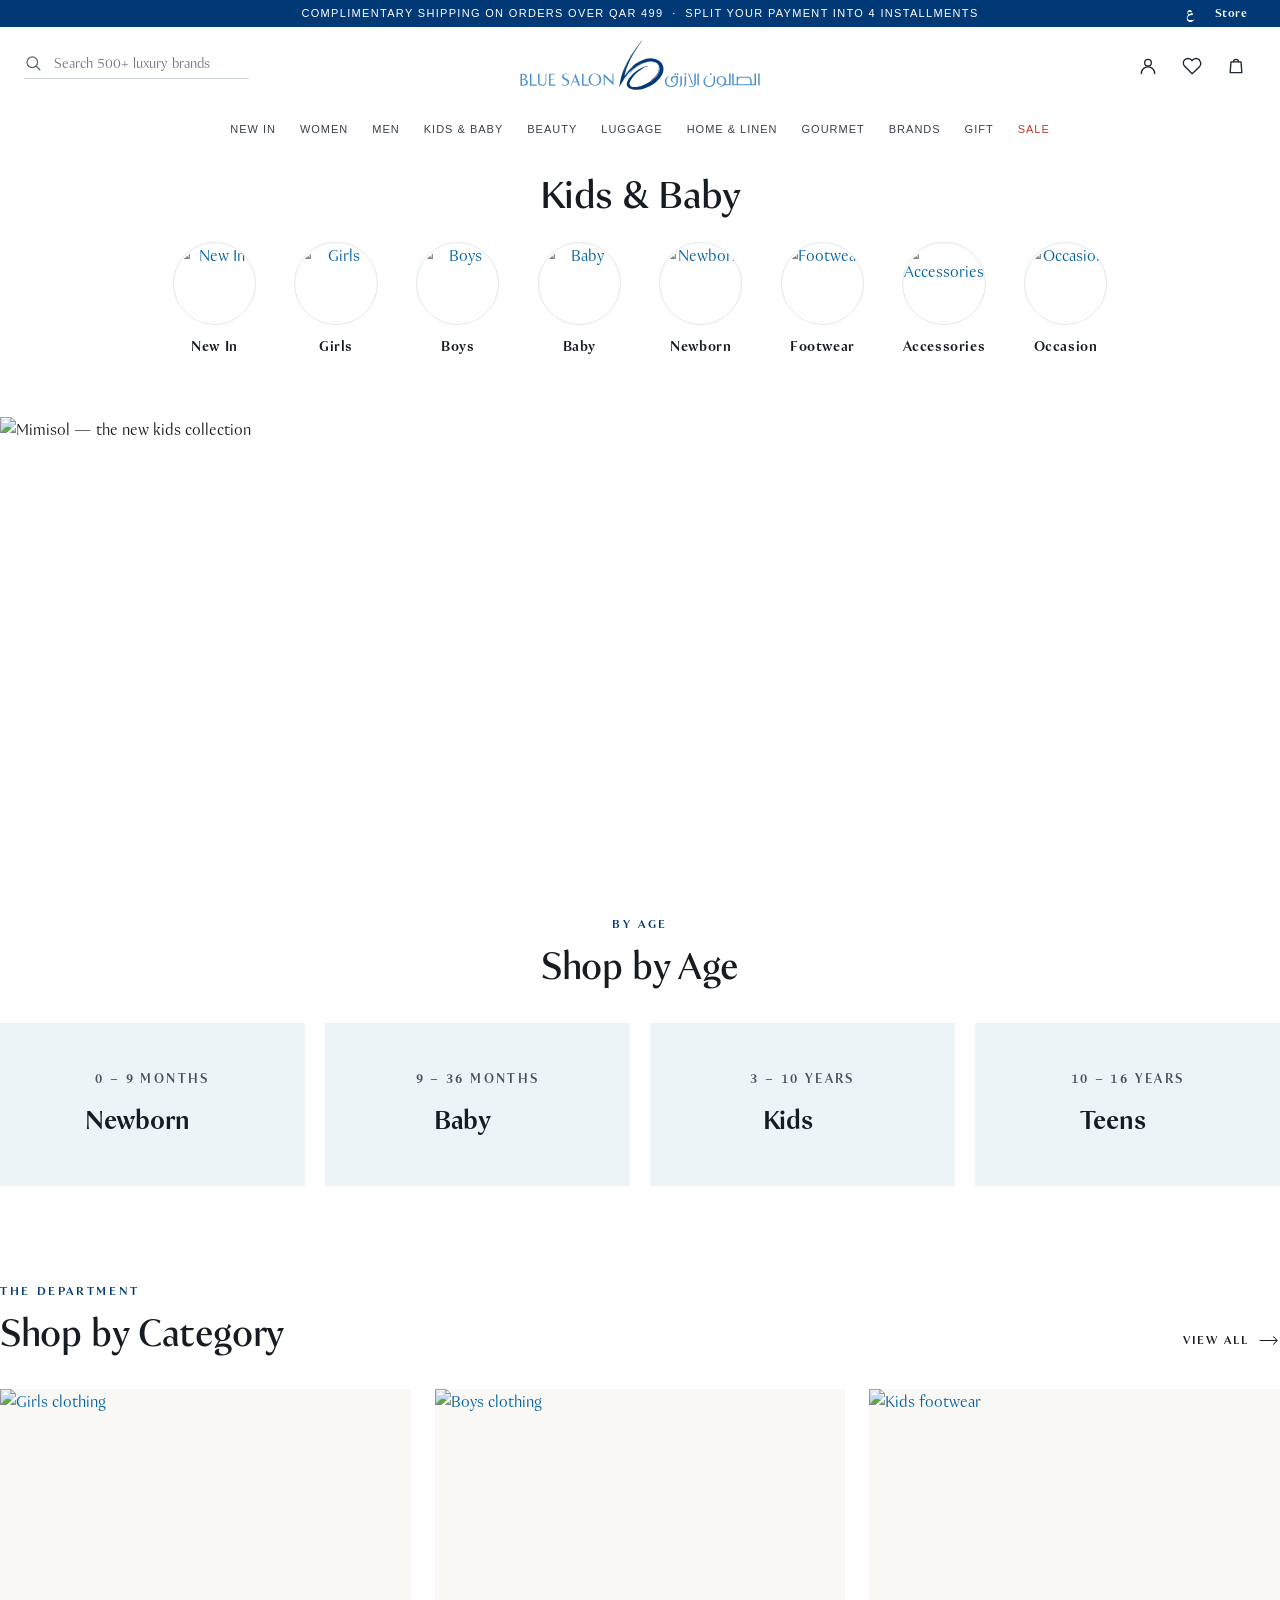
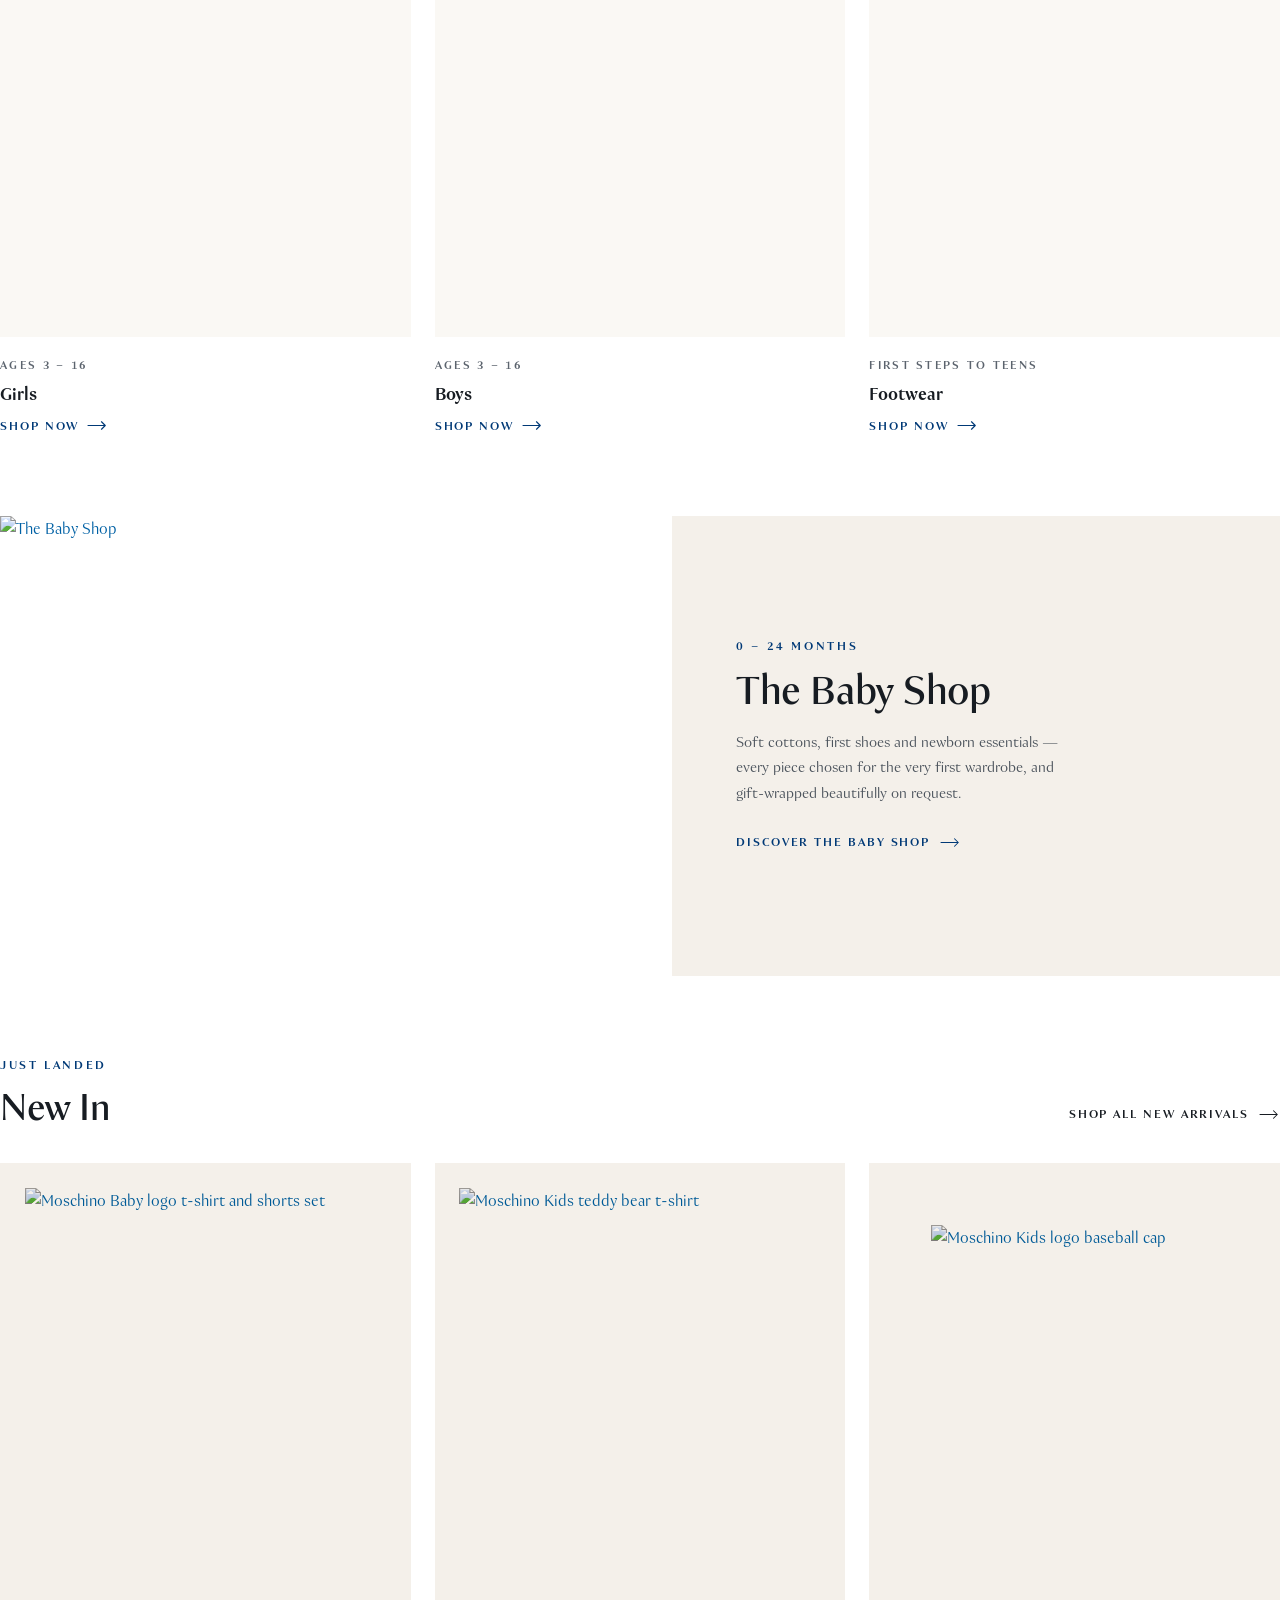
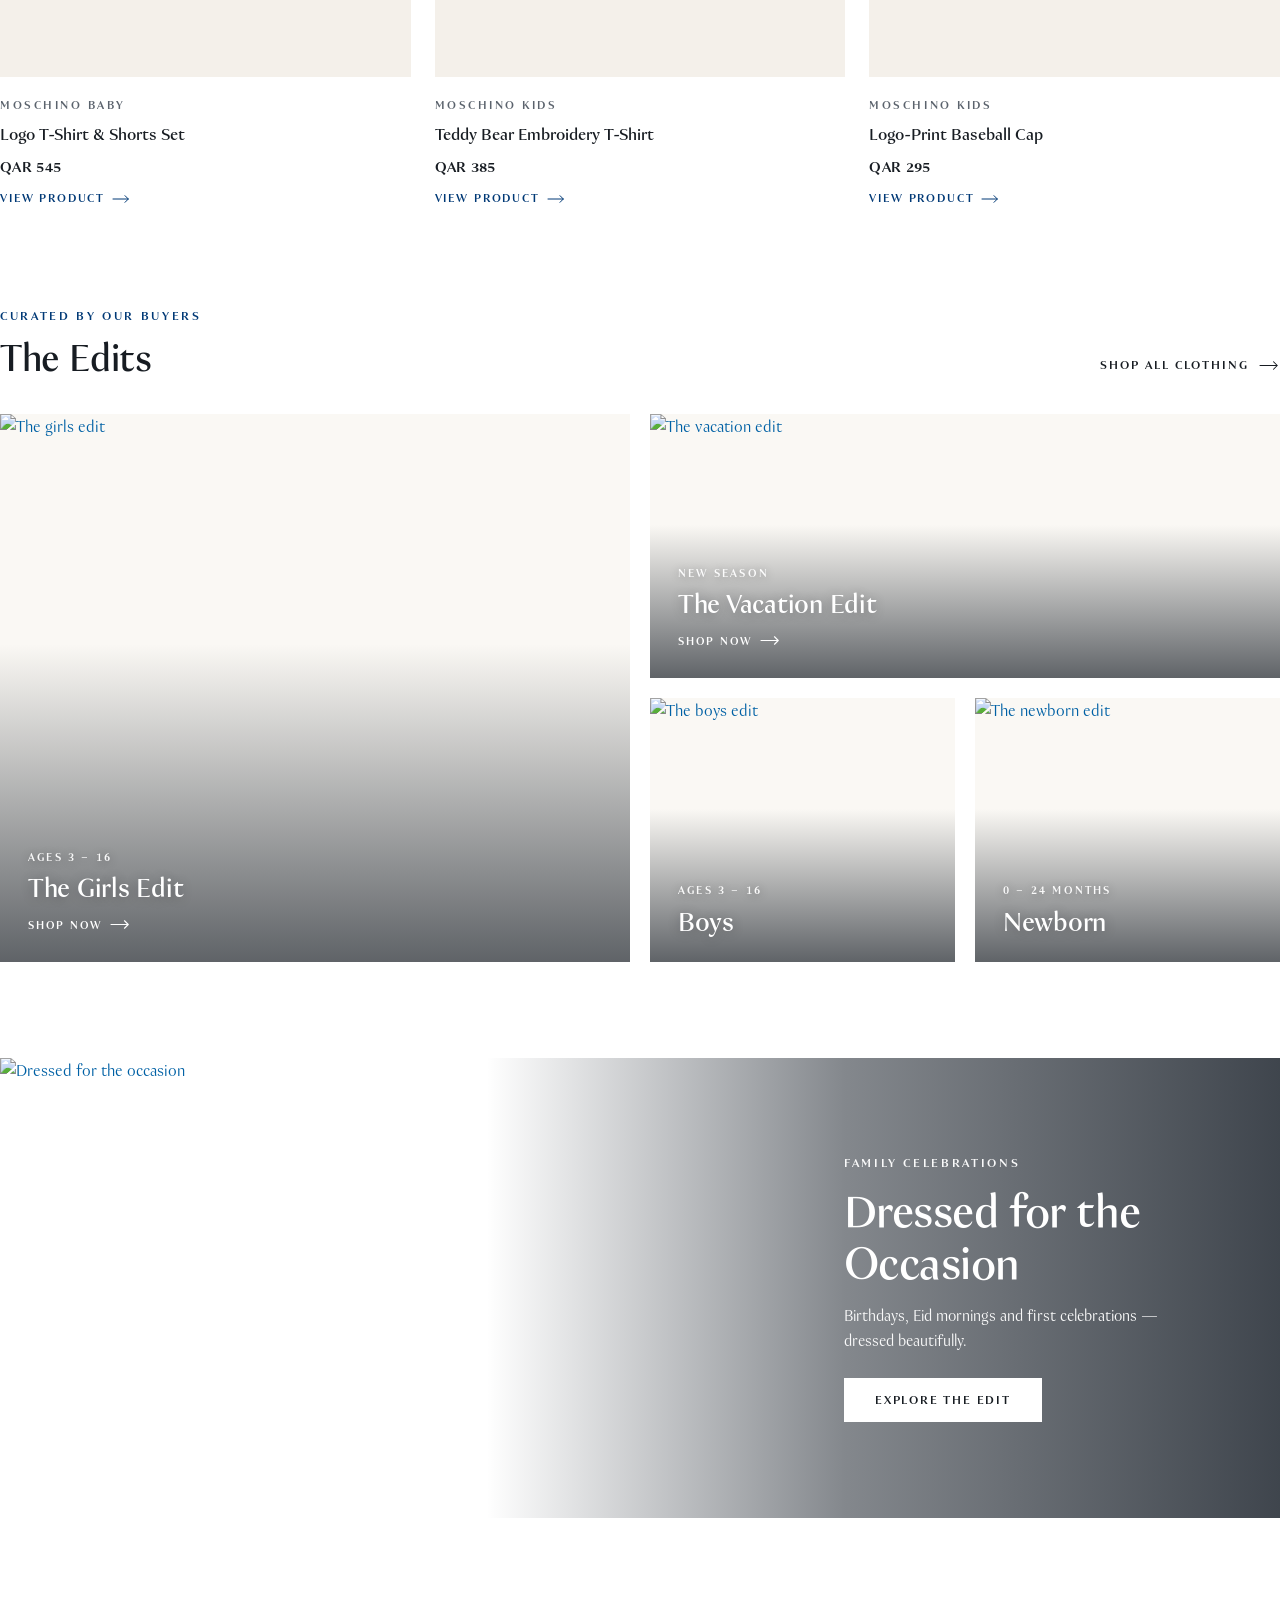
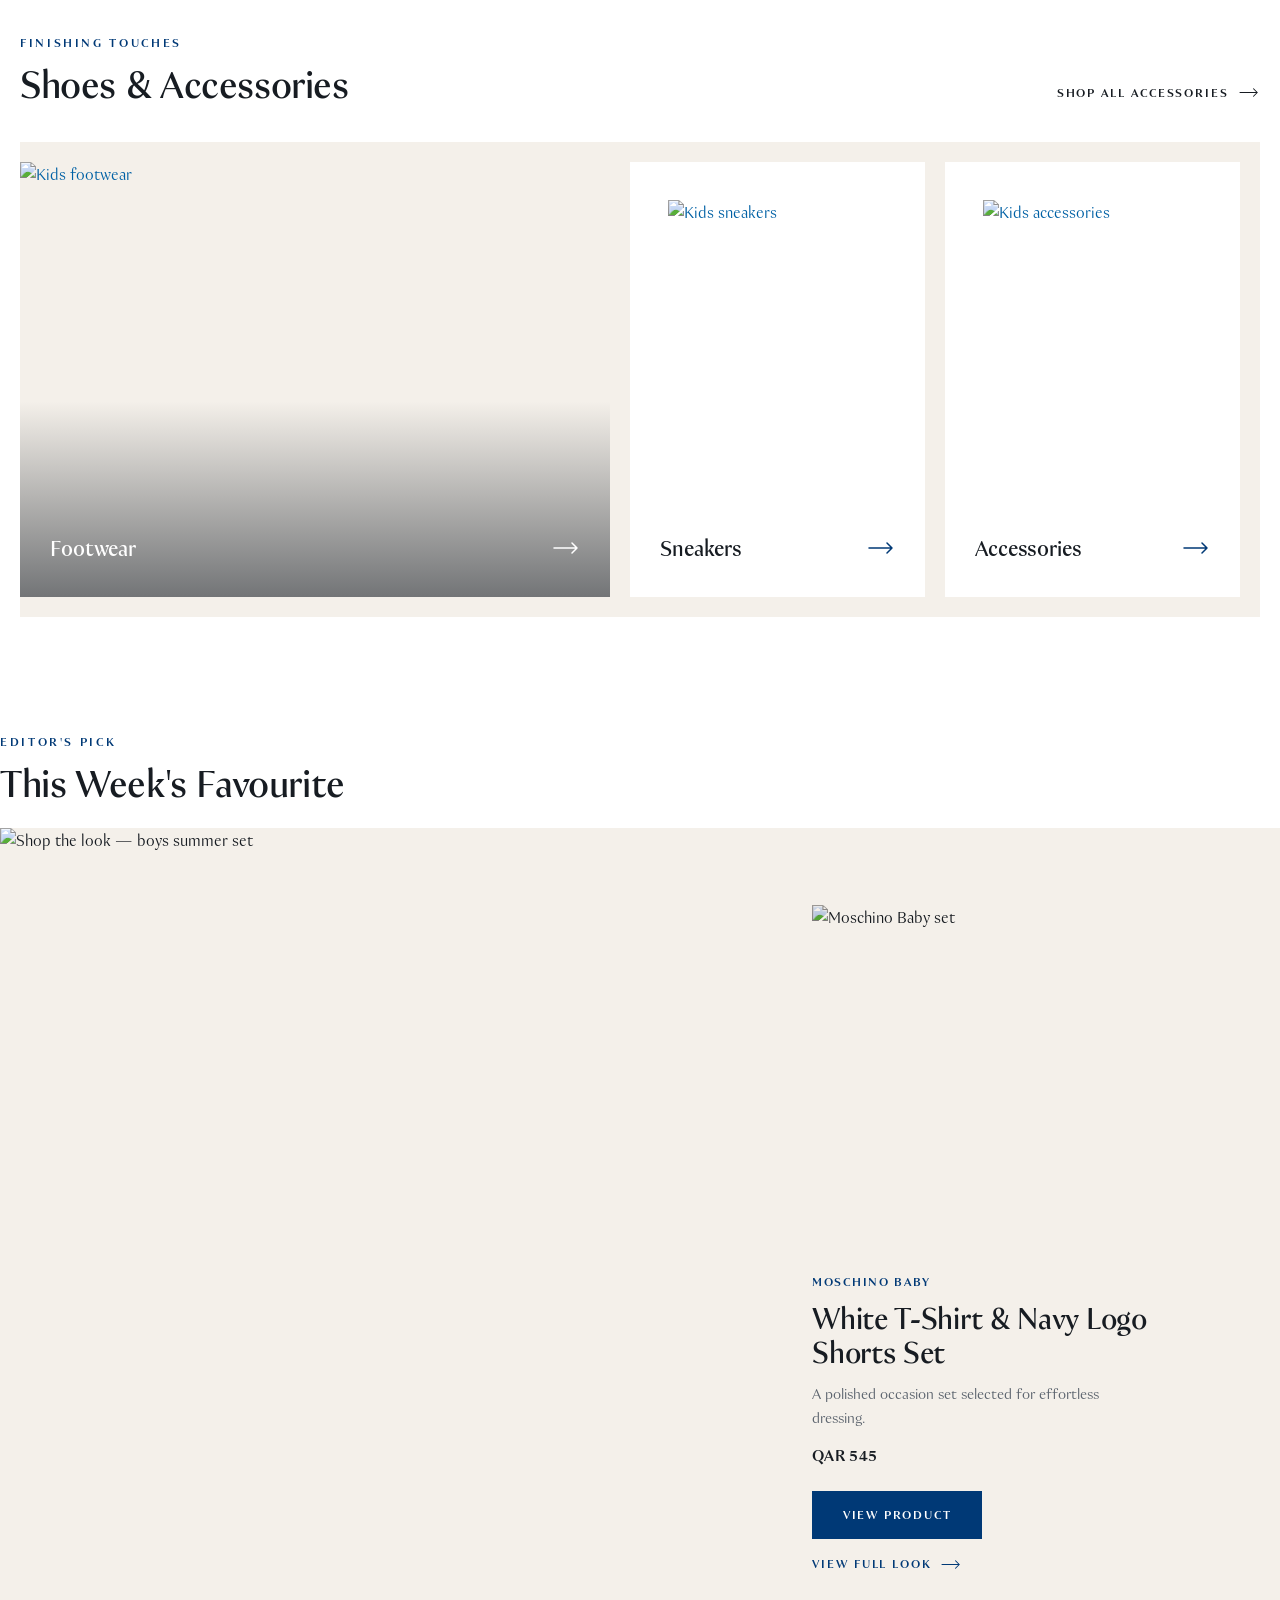
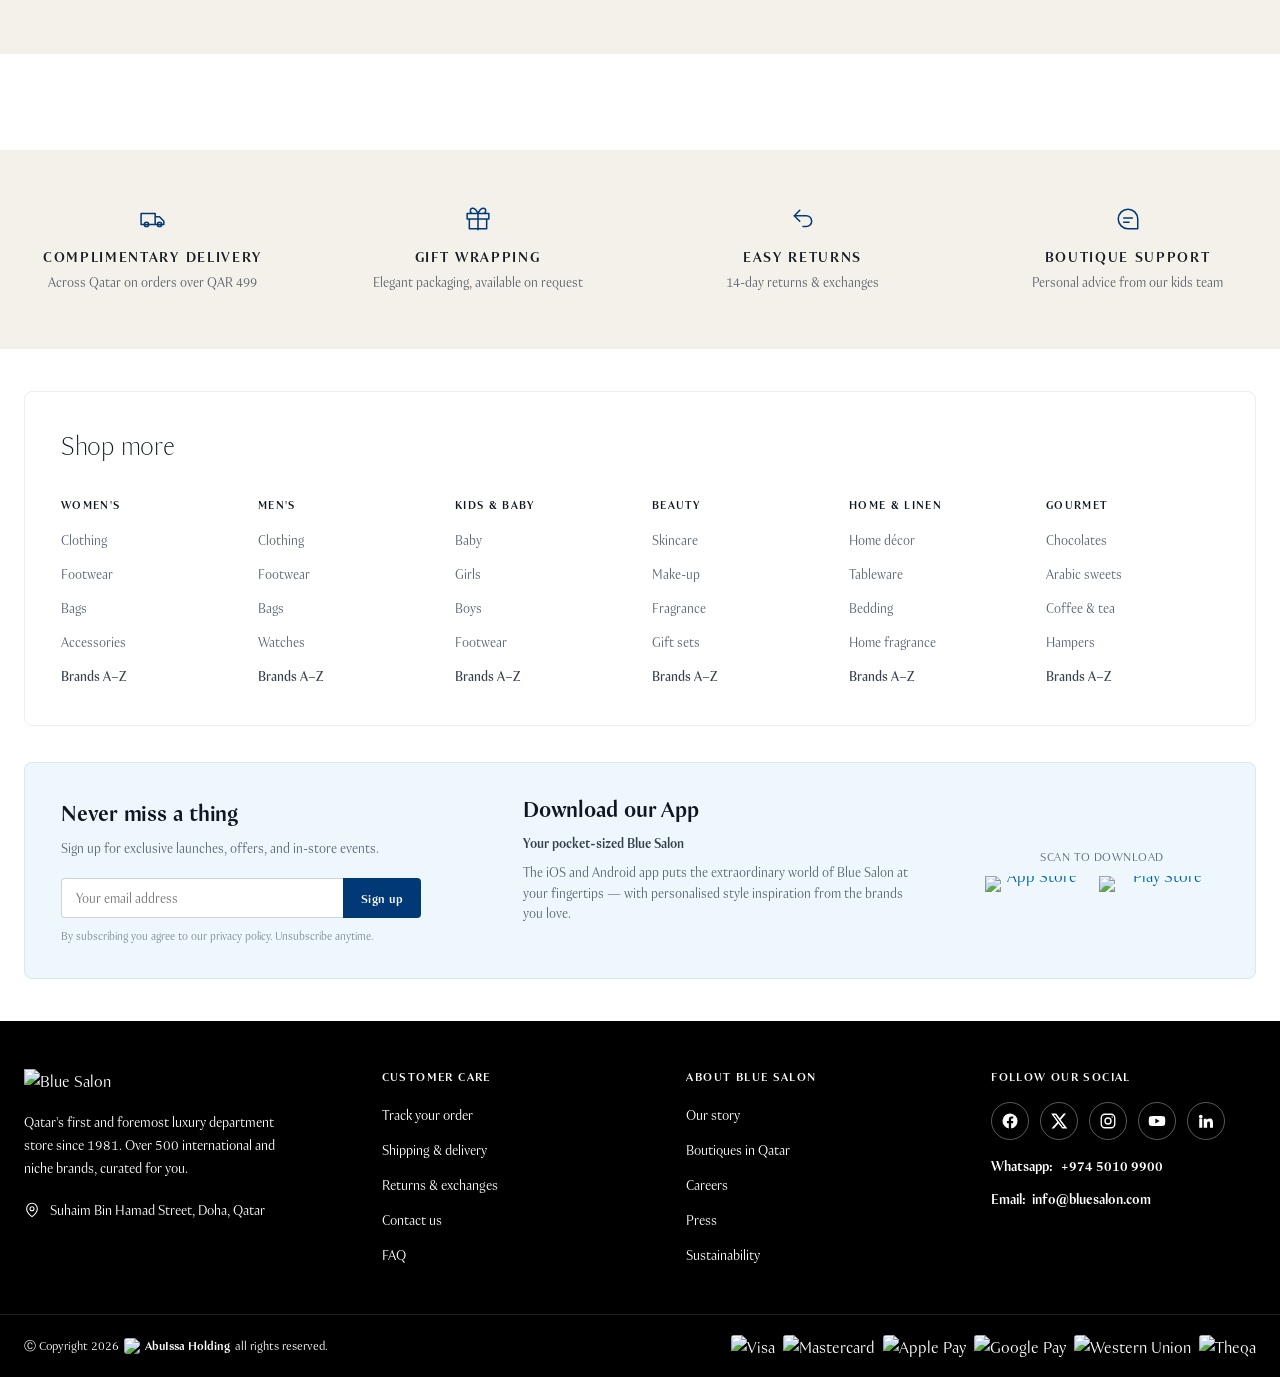
==== commit e37c6be3: "Update quick navigation font sizes for improved readability" ====
--- a/kids.html
+++ b/kids.html
@@ -134,7 +134,7 @@
 .men-quicknav-title {
   margin: 0 0 24px;
   /* Same scale as the hero h1 */
-  font-size: clamp(38px, 4.2vw, 28px);
+  font-size: clamp(40px, 4.2vw, 30px);
   font-weight: var(--fw-medium);
   letter-spacing: -0.012em;
   line-height: 1.02;
@@ -174,7 +174,7 @@
 }
 .men-quicknav-item:hover .men-quicknav-circle img { transform: scale(1.06); }
 .men-quicknav-label {
-  font-size: 12.5px;
+  font-size: 14.5px;
   font-weight: var(--fw-semibold);
   letter-spacing: 0.04em;
   color: var(--bsk-ink, #171c22);
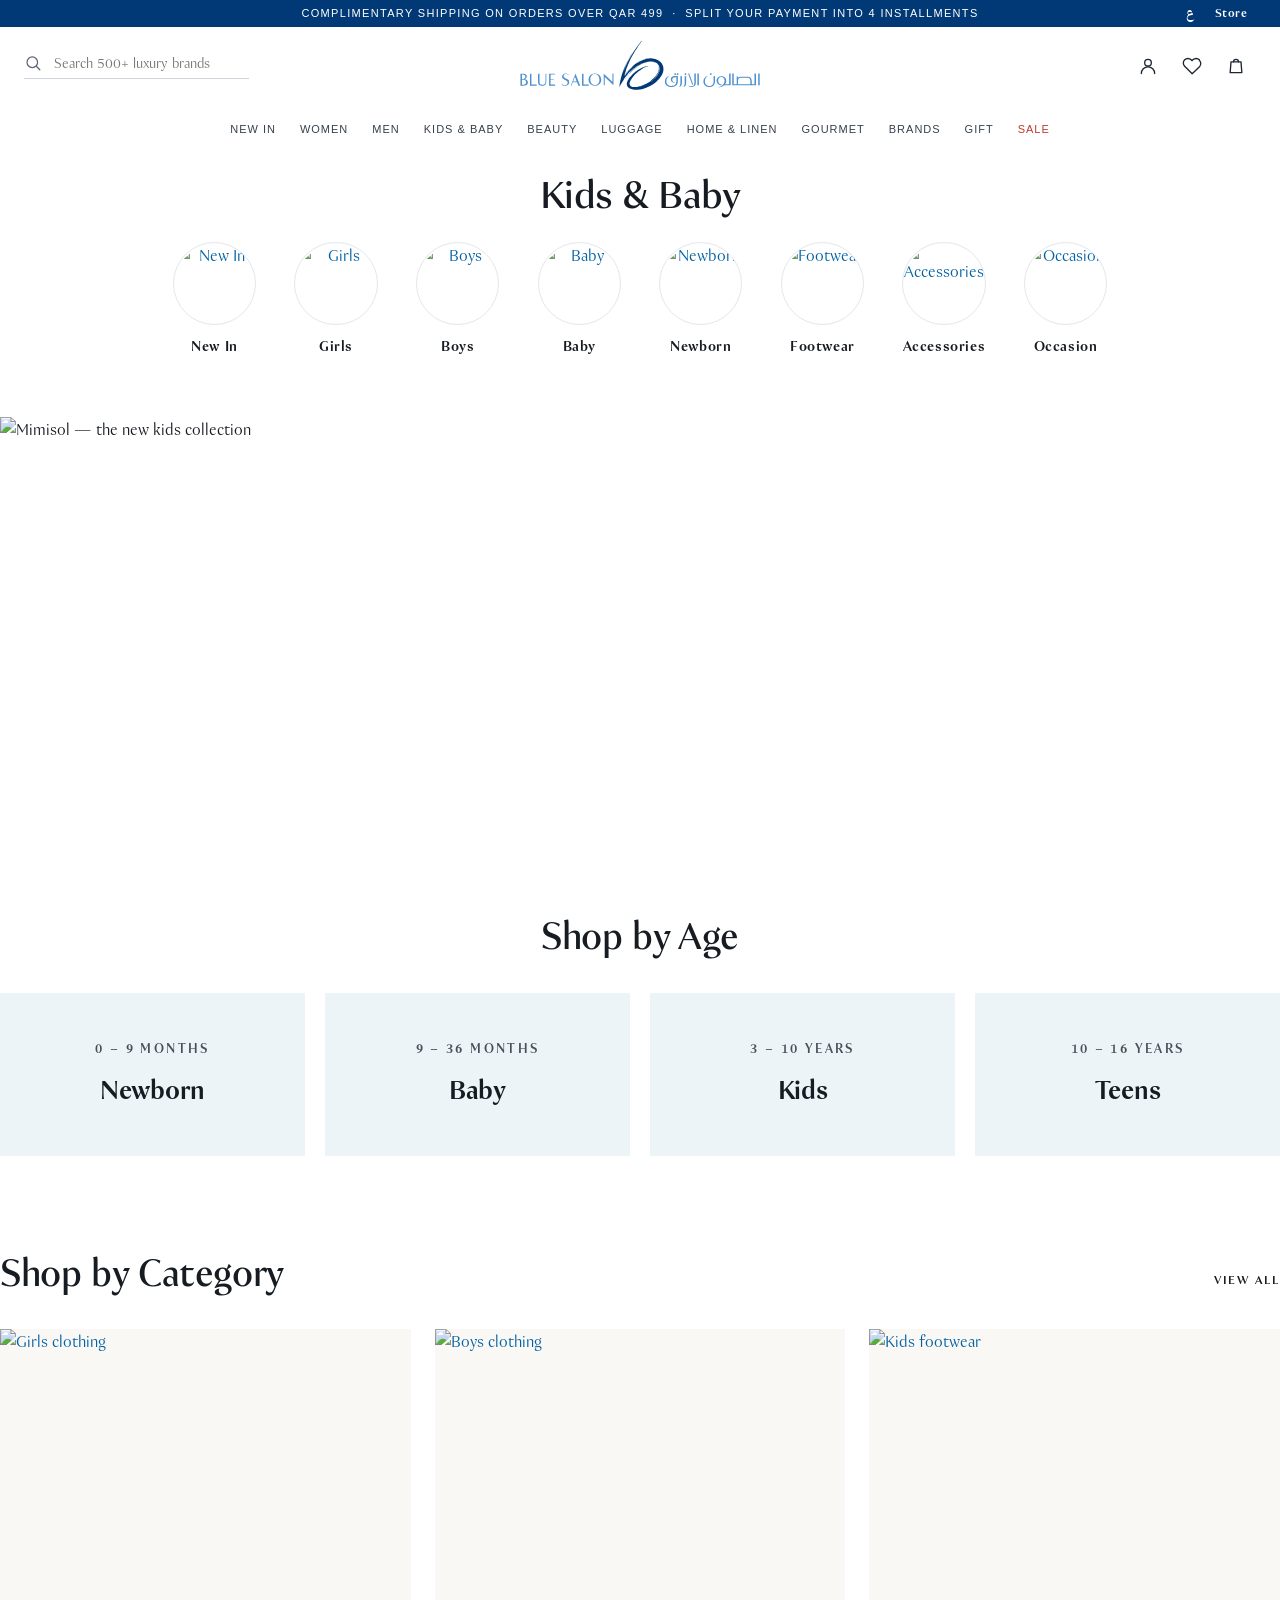
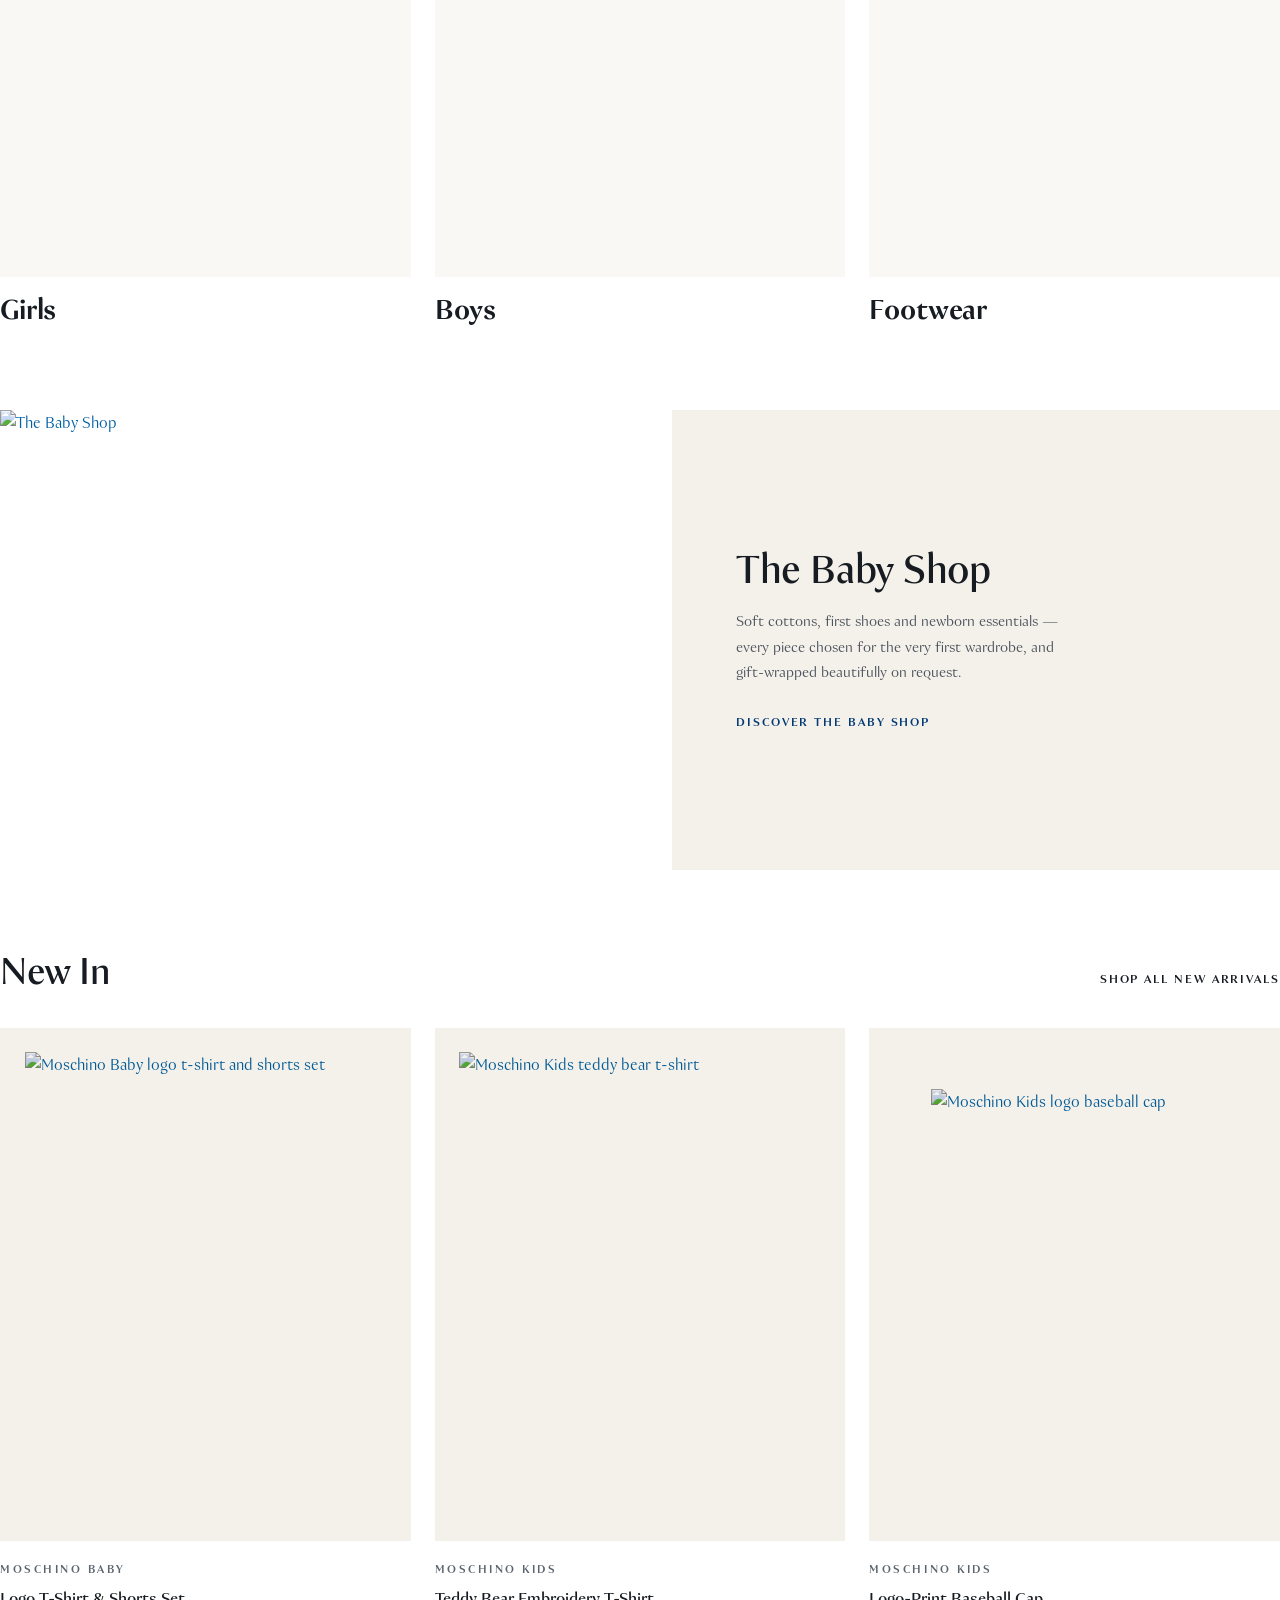
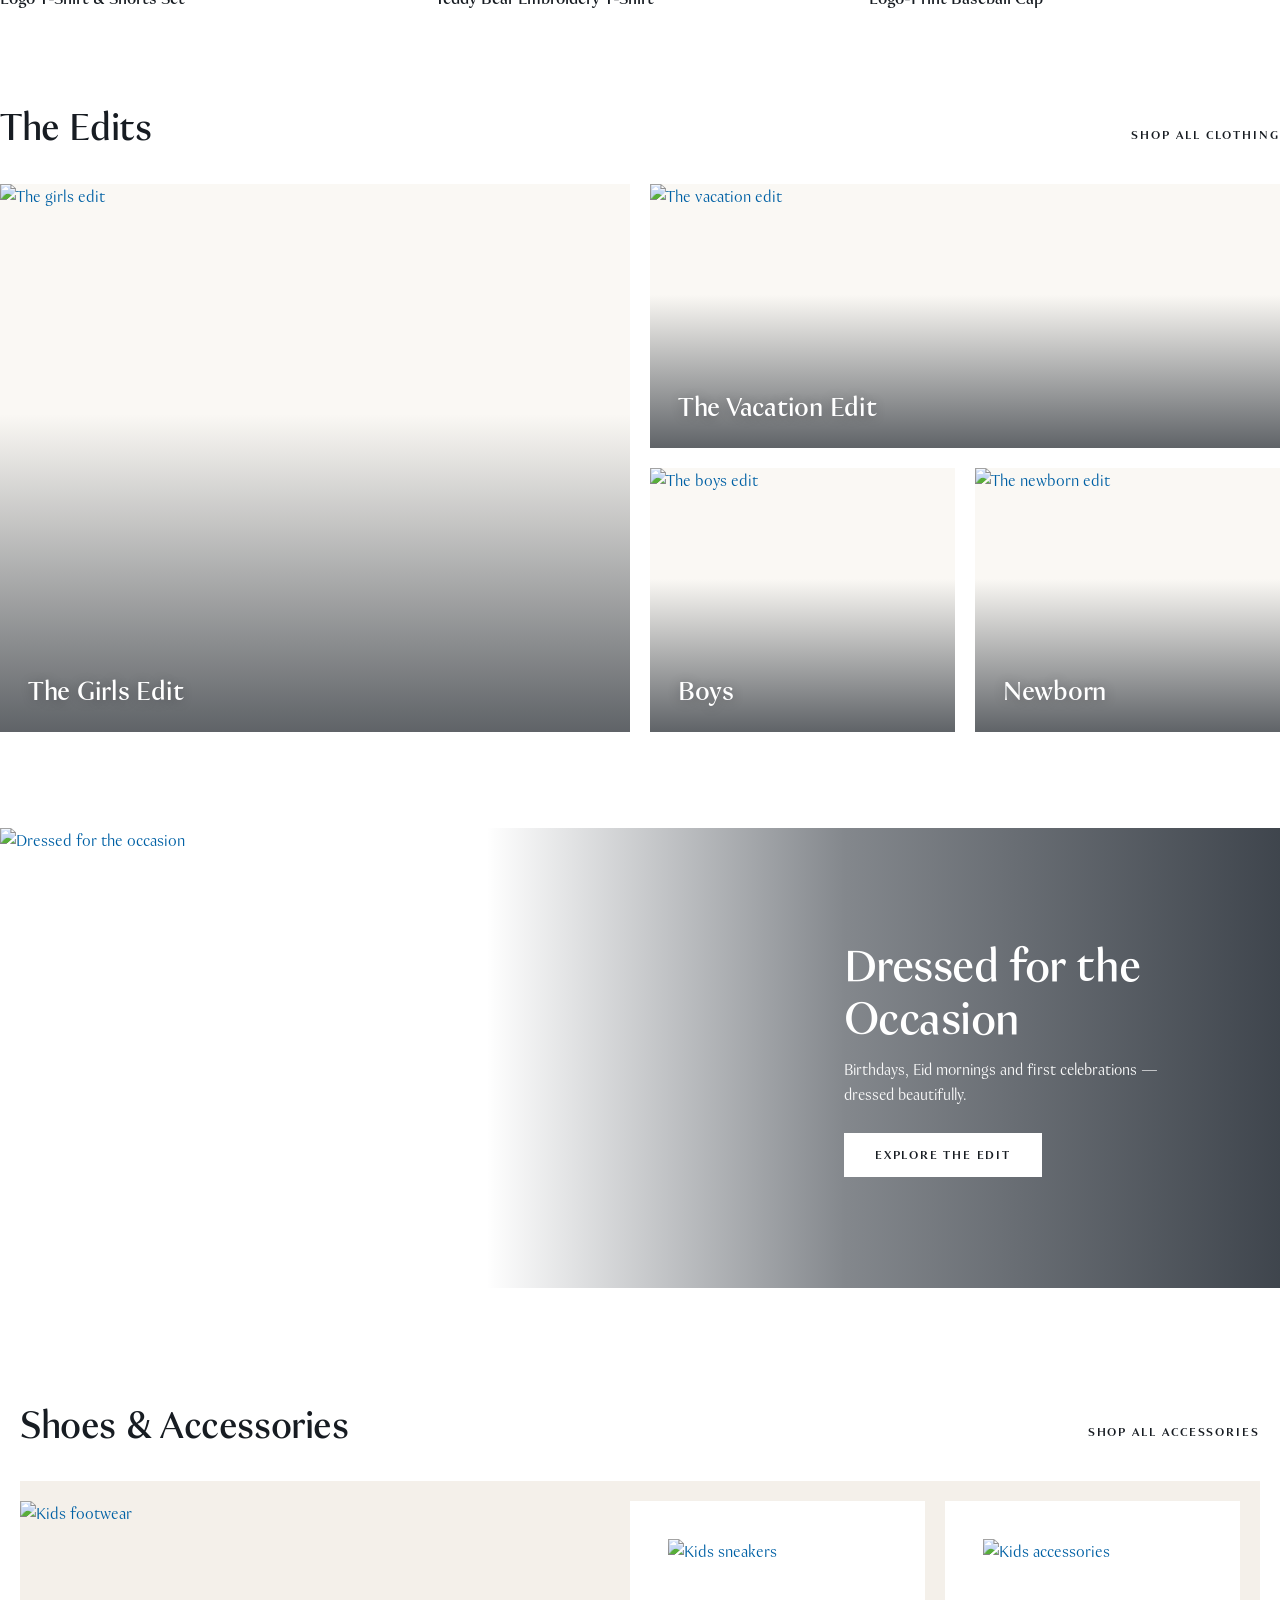
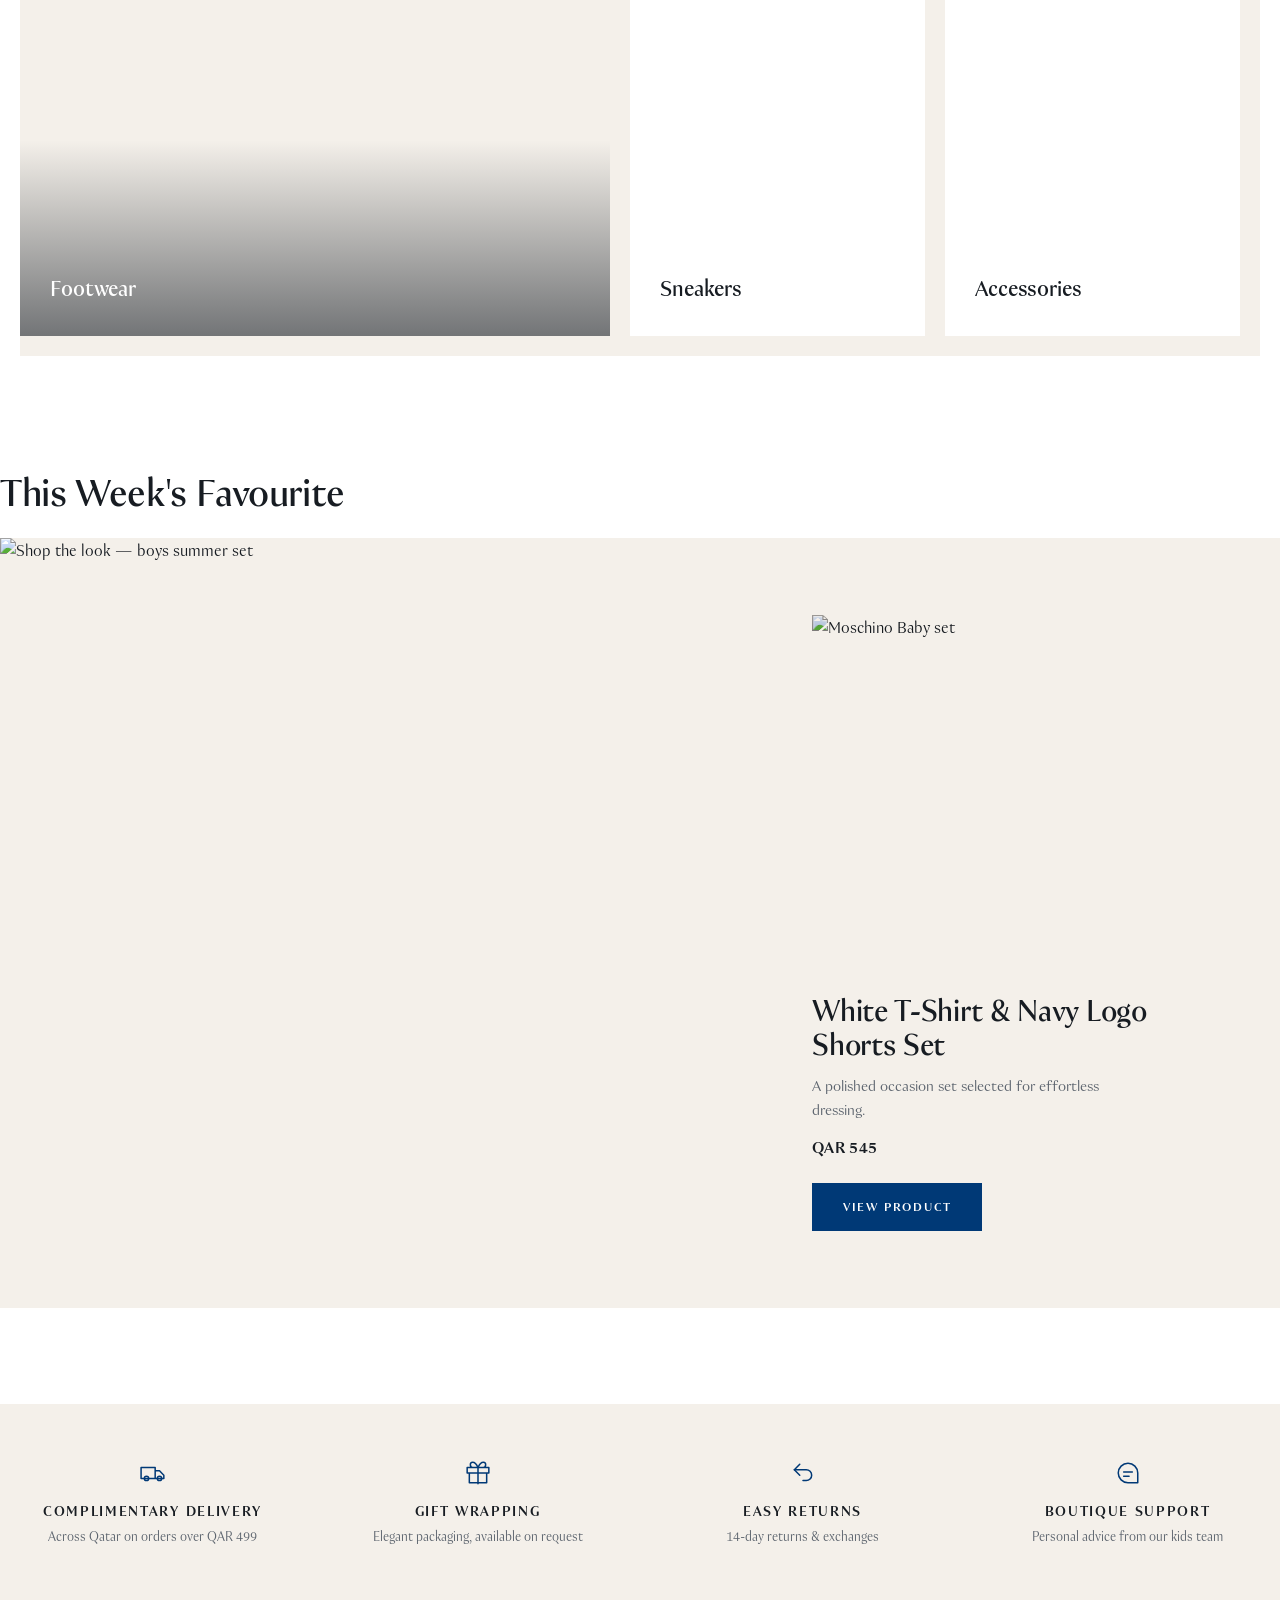
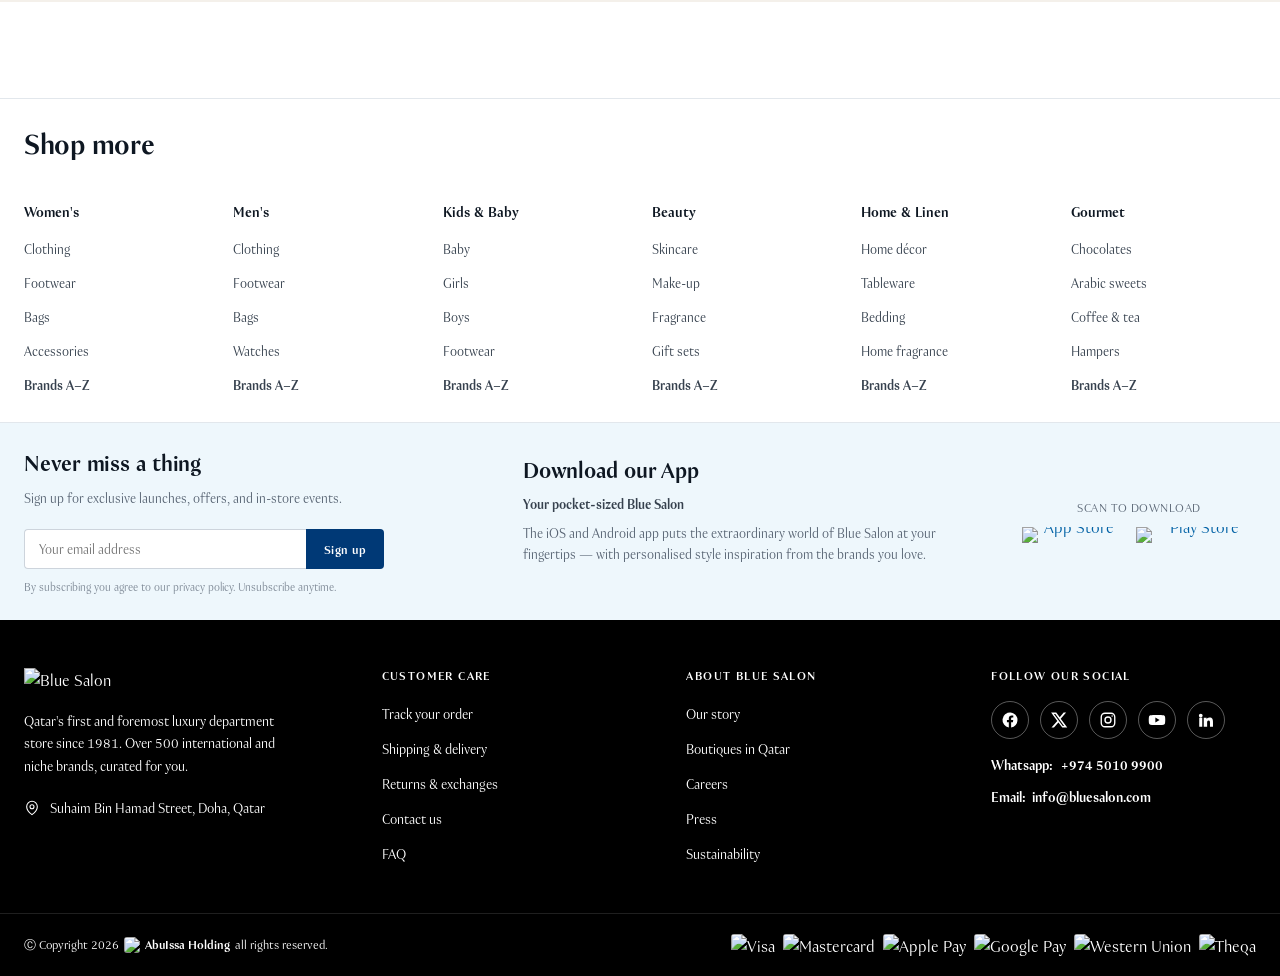
==== commit 0a650f55: "Remove unused styles and scripts from Kids page for cleaner code" ====
--- a/kids.html
+++ b/kids.html
@@ -8,7 +8,6 @@
 <link rel="icon" href="assets/app-icon.png">
 <link rel="stylesheet" href="styles.css">
 <link rel="stylesheet" href="app.css">
-<link rel="stylesheet" href="shop.css">
 <style>
 /* ============================================================
    BLUE SALON — KIDS & BABY department landing
@@ -55,15 +54,6 @@
 .bsk-sec--soft { padding-top: 80px; }
 
 /* ── Shared type system ──────────────────────────────────── */
-.bsk-eyebrow {
-  display: block;
-  margin-bottom: 12px;
-  font-size: 12px;
-  font-weight: var(--fw-semibold);
-  letter-spacing: 0.22em;
-  text-transform: uppercase;
-  color: var(--bsk-navy);
-}
 .bsk-title {
   margin: 0;
   font-size: clamp(30px, 3vw, 40px);
@@ -84,7 +74,7 @@
 .bsk-head--center .bsk-sub { margin-left: auto; margin-right: auto; }
 .bsk-head--split { display: flex; align-items: flex-end; justify-content: space-between; gap: 24px;}
 
-/* Arrow text link */
+/* Text links keep a simple colour change without arrows or underlines. */
 .bsk-link {
   display: inline-flex;
   align-items: center;
@@ -96,12 +86,10 @@
   text-transform: uppercase;
   color: var(--bsk-ink);
   white-space: nowrap;
-  transition: color .25s ease, border-color .25s ease;
-}
-.bsk-link svg { transition: transform .28s ease; }
-.bsk-link:hover { color: var(--bsk-navy); border-color: var(--bsk-navy); }
-.bsk-link:hover svg { transform: translateX(4px); }
-.bsk-link--navy { color: var(--bsk-navy); border-color: rgba(0, 57, 118, 0.35); }
+  transition: color .25s ease;
+}
+.bsk-link:hover { color: var(--bsk-navy); }
+.bsk-link--navy { color: var(--bsk-navy); }
 
 /* Solid buttons */
 .bsk-btn {
@@ -209,7 +197,6 @@
   padding: 24px 40px;
   text-align: center;
 }
-.bsk-hero-box .bsk-eyebrow { margin-bottom: 18px; }
 .bsk-hero-title {
   margin: 0 0 14px;
   font-size: clamp(38px, 4.2vw, 58px);
@@ -247,11 +234,10 @@
   padding: 46px 16px;
   background: var(--bsk-blue);
   text-align: center;
-  transition: background .25s ease, box-shadow .25s ease;
+  transition: background .25s ease;
 }
 .bsk-age:hover {
   background: #e2edf4;
-  box-shadow: inset 0 -3px 0 var(--bsk-navy);
 }
 .bsk-age-range {
   font-size: 13px;
@@ -271,16 +257,8 @@
   color: var(--bsk-ink);
   transition: color .25s ease;
 }
-.bsk-age-name svg {
-  flex: none;
-  color: var(--bsk-navy);
-  opacity: 0;
-  transform: translateX(-6px);
-  transition: opacity .25s ease, transform .25s ease;
-}
 .bsk-age:hover .bsk-age-name { color: var(--bsk-navy); }
 .bsk-age:hover .bsk-age-range { color: var(--bsk-navy); }
-.bsk-age:hover .bsk-age-name svg { opacity: 1; transform: none; }
 
 /* ════════════════ 3 · SHOP BY CATEGORY — editorial cards ════════════════ */
 .bsk-cats {
@@ -303,18 +281,10 @@
   transition: transform .6s var(--ease-standard, ease);
 }
 .bsk-cat:hover .bsk-cat-media img { transform: scale(1.04); }
-.bsk-cat-eyebrow {
-  display: block;
-  margin: 20px 0 6px;
-  font-size: 11.5px;
-  font-weight: var(--fw-semibold);
-  letter-spacing: 0.2em;
-  text-transform: uppercase;
-  color: var(--bsk-muted);
-}
 .bsk-cat-name {
   display: block;
-  font-size: 18px;
+  padding-top: 10px;
+  font-size: 29px;
   font-weight: var(--fw-semibold);
   letter-spacing: -0.005em;
   color: var(--bsk-ink);
@@ -332,8 +302,6 @@
   text-transform: uppercase;
   color: var(--bsk-navy);
 }
-.bsk-cat-link svg { transition: transform .28s ease; }
-.bsk-cat:hover .bsk-cat-link svg { transform: translateX(4px); }
 
 /* ════════════════ 4 · BABY SHOP — premium campaign split ════════════════ */
 .bsk-baby {
@@ -432,11 +400,7 @@
   letter-spacing: 0.16em;
   text-transform: uppercase;
   color: var(--bsk-navy);
-  transition: border-color .25s ease;
-}
-.bsk-prod-view svg { transition: transform .28s ease; }
-.bsk-prod:hover .bsk-prod-view { border-color: var(--bsk-navy); }
-.bsk-prod:hover .bsk-prod-view svg { transform: translateX(4px); }
+}
 
 /* ════════════════ 6 · THE EDITS — asymmetric editorial bento ════════════════ */
 .bsk-edits {
@@ -470,16 +434,6 @@
   position: absolute; z-index: 2;
   left: 28px; right: 28px; bottom: 26px;
   color: #fff;
-}
-.bsk-tile-kicker {
-  display: block;
-  margin-bottom: 8px;
-  font-size: 11px;
-  font-weight: var(--fw-semibold);
-  letter-spacing: 0.2em;
-  text-transform: uppercase;
-  color: rgba(255, 255, 255, 0.95);
-  text-shadow: 0 1px 8px rgba(8, 15, 24, 0.35);
 }
 .bsk-tile-name {
   display: block;
@@ -500,11 +454,7 @@
   letter-spacing: 0.16em;
   text-transform: uppercase;
   color: #fff;
-  transition: border-color .25s ease;
-}
-.bsk-tile-cta svg { transition: transform .28s ease; }
-.bsk-tile:hover .bsk-tile-cta { border-color: #fff; }
-.bsk-tile:hover .bsk-tile-cta svg { transform: translateX(4px); }
+}
 
 /* ════════════════ 7 · OCCASION — full-width campaign banner ════════════════ */
 .bsk-banner {
@@ -535,7 +485,6 @@
   color: #fff;
   text-align: left;
 }
-.bsk-banner-copy .bsk-eyebrow { color: rgba(255, 255, 255, 0.96); }
 .bsk-banner-title {
   margin: 0 0 14px;
   font-size: clamp(32px, 3.6vw, 48px);
@@ -598,7 +547,6 @@
   justify-content: space-between;
   gap: 12px;
 }
-.bsk-shoe-cap svg { width: 28px; height: 12px; }
 .bsk-shoe-name {
   font-size: clamp(19px, 1.7vw, 24px);
   font-weight: var(--fw-medium);
@@ -606,13 +554,6 @@
   color: #fff;
 }
 .bsk-shoe--stage .bsk-shoe-name { color: var(--bsk-ink); }
-.bsk-shoe-cap svg {
-  flex: none;
-  color: #fff;
-  transition: transform .28s ease;
-}
-.bsk-shoe--stage .bsk-shoe-cap svg { color: var(--bsk-navy); }
-.bsk-shoe:hover .bsk-shoe-cap svg { transform: translateX(4px); }
 
 /* ════════════════ 9 · THIS WEEK'S FAVOURITE — unified editorial feature ════════════════ */
 .bsk-fav .bsk-head { margin-bottom: 24px; }
@@ -647,7 +588,6 @@
   margin-bottom: 28px;
   mix-blend-mode: multiply;
 }
-.bsk-look-content .bsk-eyebrow { margin-bottom: 0; letter-spacing: 0.14em; }
 .bsk-look-name {
   margin: 10px 0 0;
   font-size: clamp(24px, 2.5vw, 30px);
@@ -738,7 +678,7 @@
 
 /* ════════════════ 12 · SERVICE STRIP — transition into the footer ════════════════ */
 .bsk-services {
-  margin-top: 96px;
+  margin: 96px 0;
   padding: 56px 0;
   background: var(--bsk-sand);
 }
@@ -844,7 +784,7 @@
 }
 </style>
 </head>
-<body class="shop-body">
+<body>
 
   <!-- ════════════════ Header (shared shell) ════════════════ -->
   <header class="bs-nav-root bs-header">
@@ -901,7 +841,7 @@
           <div class="bs-nav-item" data-menu="new">New In</div>
           <div class="bs-nav-item" data-menu="women">Women</div>
           <div class="bs-nav-item" data-menu="men">Men</div>
-          <div class="bs-nav-item is-current" data-menu="kids">Kids &amp; Baby</div>
+          <div class="bs-nav-item" data-menu="kids">Kids &amp; Baby</div>
           <div class="bs-nav-item" data-menu="beauty">Beauty</div>
           <div class="bs-nav-item" data-menu="luggage">Luggage</div>
           <div class="bs-nav-item" data-menu="home">Home &amp; Linen</div>
@@ -980,7 +920,6 @@
     <section class="bsk-hero">
       <img src="https://www.bluesalon.com/cdn/shop/files/Mimisol_Kids_1920x.png?v=1782138258" alt="Mimisol — the new kids collection" fetchpriority="high">
       <!-- <div class="bsk-hero-box">
-        <span class="bsk-eyebrow">Mimisol · The New Collection</span>
         <h1 class="bsk-hero-title">Kids &amp; Baby</h1>
         <p class="bsk-hero-sub">Little wardrobes, beautifully curated.</p>
         <a class="bsk-btn" href="listing.html?cat=Kids">Shop the Edit</a>
@@ -991,33 +930,24 @@
     <section class="bsk-ages-band" aria-label="Shop by age">
       <div class="bsk-wrap">
         <div class="bsk-head bsk-head--center">
-          <span class="bsk-eyebrow">By Age</span>
           <h2 class="bsk-title">Shop by Age</h2>
         </div>
         <nav class="bsk-ages">
           <a class="bsk-age" href="listing.html?cat=Kids">
             <span class="bsk-age-range">0 – 9 months</span>
-            <span class="bsk-age-name">Newborn
-              <svg width="20" height="9" viewBox="0 0 26 12" fill="none" stroke="currentColor" stroke-width="1.5" stroke-linecap="round" stroke-linejoin="round"><path d="M1 6h23M19 1l5 5-5 5"/></svg>
-            </span>
+            <span class="bsk-age-name">Newborn</span>
           </a>
           <a class="bsk-age" href="listing.html?cat=Kids">
             <span class="bsk-age-range">9 – 36 months</span>
-            <span class="bsk-age-name">Baby
-              <svg width="20" height="9" viewBox="0 0 26 12" fill="none" stroke="currentColor" stroke-width="1.5" stroke-linecap="round" stroke-linejoin="round"><path d="M1 6h23M19 1l5 5-5 5"/></svg>
-            </span>
+            <span class="bsk-age-name">Baby</span>
           </a>
           <a class="bsk-age" href="listing.html?cat=Kids">
             <span class="bsk-age-range">3 – 10 years</span>
-            <span class="bsk-age-name">Kids
-              <svg width="20" height="9" viewBox="0 0 26 12" fill="none" stroke="currentColor" stroke-width="1.5" stroke-linecap="round" stroke-linejoin="round"><path d="M1 6h23M19 1l5 5-5 5"/></svg>
-            </span>
+            <span class="bsk-age-name">Kids</span>
           </a>
           <a class="bsk-age" href="listing.html?cat=Kids">
             <span class="bsk-age-range">10 – 16 years</span>
-            <span class="bsk-age-name">Teens
-              <svg width="20" height="9" viewBox="0 0 26 12" fill="none" stroke="currentColor" stroke-width="1.5" stroke-linecap="round" stroke-linejoin="round"><path d="M1 6h23M19 1l5 5-5 5"/></svg>
-            </span>
+            <span class="bsk-age-name">Teens</span>
           </a>
         </nav>
       </div>
@@ -1028,37 +958,25 @@
       <div class="bsk-wrap">
         <div class="bsk-head bsk-head--split">
           <div>
-            <span class="bsk-eyebrow">The Department</span>
             <h2 class="bsk-title">Shop by Category</h2>
           </div>
-          <a class="bsk-link" href="listing.html?cat=Kids">View all
-            <svg width="22" height="9" viewBox="0 0 26 12" fill="none" stroke="currentColor" stroke-width="1.4" stroke-linecap="round" stroke-linejoin="round"><path d="M1 6h23M19 1l5 5-5 5"/></svg>
-          </a>
+          <a class="bsk-link" href="listing.html?cat=Kids">View all</a>
         </div>
         <div class="bsk-cats">
           <a class="bsk-cat bsk-cat--feature" href="listing.html?cat=Kids">
             <span class="bsk-cat-media"><img src="https://www.bluesalon.com/cdn/shop/files/Girl_s_clothing_1200x.jpg?v=1771912756" alt="Girls clothing" loading="lazy"></span>
-            <span class="bsk-cat-eyebrow">Ages 3 – 16</span>
             <span class="bsk-cat-name">Girls</span>
-            <span class="bsk-cat-link">Shop now
-              <svg width="20" height="9" viewBox="0 0 26 12" fill="none" stroke="currentColor" stroke-width="1.5" stroke-linecap="round" stroke-linejoin="round"><path d="M1 6h23M19 1l5 5-5 5"/></svg>
-            </span>
+            <!-- <span class="bsk-cat-link">Shop now</span> -->
           </a>
           <a class="bsk-cat" href="listing.html?cat=Kids">
             <span class="bsk-cat-media"><img src="https://www.bluesalon.com/cdn/shop/files/Boy_s_clothing_1200x.jpg?v=1771912547" alt="Boys clothing" loading="lazy"></span>
-            <span class="bsk-cat-eyebrow">Ages 3 – 16</span>
             <span class="bsk-cat-name">Boys</span>
-            <span class="bsk-cat-link">Shop now
-              <svg width="20" height="9" viewBox="0 0 26 12" fill="none" stroke="currentColor" stroke-width="1.5" stroke-linecap="round" stroke-linejoin="round"><path d="M1 6h23M19 1l5 5-5 5"/></svg>
-            </span>
+            <!-- <span class="bsk-cat-link">Shop now</span> -->
           </a>
           <a class="bsk-cat" href="listing.html?cat=Kids">
             <span class="bsk-cat-media"><img src="https://www.bluesalon.com/cdn/shop/files/Shoes_b0e1304c-d5c6-4c76-9b89-31c0d839a8d4_1200x.jpg?v=1771913018" alt="Kids footwear" loading="lazy"></span>
-            <span class="bsk-cat-eyebrow">First steps to teens</span>
             <span class="bsk-cat-name">Footwear</span>
-            <span class="bsk-cat-link">Shop now
-              <svg width="20" height="9" viewBox="0 0 26 12" fill="none" stroke="currentColor" stroke-width="1.5" stroke-linecap="round" stroke-linejoin="round"><path d="M1 6h23M19 1l5 5-5 5"/></svg>
-            </span>
+            <!-- <span class="bsk-cat-link">Shop now</span> -->
           </a>
         </div>
       </div>
@@ -1072,12 +990,9 @@
             <img src="https://www.bluesalon.com/cdn/shop/files/New_Project_10_bc7e0bd2-1185-41c7-a02c-56d341757fa6_600x.jpg?v=1778154026" alt="The Baby Shop" loading="lazy">
           </a>
           <div class="bsk-baby-copy">
-            <span class="bsk-eyebrow">0 – 24 Months</span>
             <h2 class="bsk-title">The Baby Shop</h2>
             <p>Soft cottons, first shoes and newborn essentials — every piece chosen for the very first wardrobe, and gift-wrapped beautifully on request.</p>
-            <a class="bsk-link bsk-link--navy" href="listing.html?cat=Kids">Discover the Baby Shop
-              <svg width="22" height="9" viewBox="0 0 26 12" fill="none" stroke="currentColor" stroke-width="1.4" stroke-linecap="round" stroke-linejoin="round"><path d="M1 6h23M19 1l5 5-5 5"/></svg>
-            </a>
+            <a class="bsk-link bsk-link--navy" href="listing.html?cat=Kids">Discover the Baby Shop</a>
           </div>
         </div>
       </div>
@@ -1088,40 +1003,25 @@
       <div class="bsk-wrap">
         <div class="bsk-head bsk-head--split">
           <div>
-            <span class="bsk-eyebrow">Just Landed</span>
             <h2 class="bsk-title">New In</h2>
           </div>
-          <a class="bsk-link" href="listing.html?cat=Kids">Shop all new arrivals
-            <svg width="22" height="9" viewBox="0 0 26 12" fill="none" stroke="currentColor" stroke-width="1.4" stroke-linecap="round" stroke-linejoin="round"><path d="M1 6h23M19 1l5 5-5 5"/></svg>
-          </a>
+          <a class="bsk-link" href="listing.html?cat=Kids">Shop all new arrivals</a>
         </div>
         <div class="bsk-newin">
           <a class="bsk-prod" href="listing.html?cat=Kids">
             <span class="bsk-prod-stage"><img src="https://www.bluesalon.com/cdn/shop/files/Moschino_Baby_White_T-Shirt_Navy_Logo_Shorts_Set_back_view_MOS124COM02720_1_540x.jpg?v=1777813096" alt="Moschino Baby logo t-shirt and shorts set" loading="lazy"></span>
             <span class="bsk-prod-brand">Moschino Baby</span>
             <span class="bsk-prod-name">Logo T-Shirt &amp; Shorts Set</span>
-            <span class="bsk-prod-price">QAR 545</span>
-            <span class="bsk-prod-view">View Product
-              <svg width="18" height="8" viewBox="0 0 26 12" fill="none" stroke="currentColor" stroke-width="1.5" stroke-linecap="round" stroke-linejoin="round"><path d="M1 6h23M19 1l5 5-5 5"/></svg>
-            </span>
           </a>
           <a class="bsk-prod" href="listing.html?cat=Kids">
             <span class="bsk-prod-stage"><img src="https://cdn.shopify.com/s/files/1/0370/6444/1991/files/Moschino_Kid_Black_Cotton_T-Shirt_with_Star_Teddy_Bear_Embroidery_back_view_MOS124TOP04383_1_540x.jpg?v=1777822238" alt="Moschino Kids teddy bear t-shirt" loading="lazy"></span>
             <span class="bsk-prod-brand">Moschino Kids</span>
             <span class="bsk-prod-name">Teddy Bear Embroidery T-Shirt</span>
-            <span class="bsk-prod-price">QAR 385</span>
-            <span class="bsk-prod-view">View Product
-              <svg width="18" height="8" viewBox="0 0 26 12" fill="none" stroke="currentColor" stroke-width="1.5" stroke-linecap="round" stroke-linejoin="round"><path d="M1 6h23M19 1l5 5-5 5"/></svg>
-            </span>
           </a>
           <a class="bsk-prod bsk-prod--wide" href="listing.html?cat=Kids">
             <span class="bsk-prod-stage bsk-prod-stage--sm"><img src="https://www.bluesalon.com/cdn/shop/files/Moschino_Kids_Beige_Circular_Logo_Print_Baseball_Cap_side_right_view_MOS124ACC00363_5_360x.jpg?v=1777808022" alt="Moschino Kids logo baseball cap" loading="lazy"></span>
             <span class="bsk-prod-brand">Moschino Kids</span>
             <span class="bsk-prod-name">Logo-Print Baseball Cap</span>
-            <span class="bsk-prod-price">QAR 295</span>
-            <span class="bsk-prod-view">View Product
-              <svg width="18" height="8" viewBox="0 0 26 12" fill="none" stroke="currentColor" stroke-width="1.5" stroke-linecap="round" stroke-linejoin="round"><path d="M1 6h23M19 1l5 5-5 5"/></svg>
-            </span>
           </a>
         </div>
       </div>
@@ -1132,45 +1032,32 @@
       <div class="bsk-wrap">
         <div class="bsk-head bsk-head--split">
           <div>
-            <span class="bsk-eyebrow">Curated by Our Buyers</span>
             <h2 class="bsk-title">The Edits</h2>
           </div>
-          <a class="bsk-link" href="listing.html?cat=Kids">Shop all clothing
-            <svg width="22" height="9" viewBox="0 0 26 12" fill="none" stroke="currentColor" stroke-width="1.4" stroke-linecap="round" stroke-linejoin="round"><path d="M1 6h23M19 1l5 5-5 5"/></svg>
-          </a>
+          <a class="bsk-link" href="listing.html?cat=Kids">Shop all clothing</a>
         </div>
         <div class="bsk-edits">
           <a class="bsk-tile bsk-tile--lead" href="listing.html?cat=Kids">
             <img src="https://www.bluesalon.com/cdn/shop/files/Girl_s_clothing_1200x.jpg?v=1771912756" alt="The girls edit" loading="lazy">
             <span class="bsk-tile-cap">
-              <span class="bsk-tile-kicker">Ages 3 – 16</span>
               <span class="bsk-tile-name">The Girls Edit</span>
-              <span class="bsk-tile-cta">Shop now
-                <svg width="20" height="9" viewBox="0 0 26 12" fill="none" stroke="currentColor" stroke-width="1.5" stroke-linecap="round" stroke-linejoin="round"><path d="M1 6h23M19 1l5 5-5 5"/></svg>
-              </span>
             </span>
           </a>
           <a class="bsk-tile bsk-tile--wide" href="listing.html?cat=Kids">
             <img src="https://cdn-static.farfetch-contents.com/cms-ccloud/caas/v1/media/10706096/data/bdc9961d891433a1eab9fac6d7a2959b/3x4_three-columns/480/2026-06-22-kw-webapp-chloe-kids-vacation-chloe-kids-multicategory-img.jpeg" alt="The vacation edit" loading="lazy">
             <span class="bsk-tile-cap">
-              <span class="bsk-tile-kicker">New Season</span>
               <span class="bsk-tile-name">The Vacation Edit</span>
-              <span class="bsk-tile-cta">Shop now
-                <svg width="20" height="9" viewBox="0 0 26 12" fill="none" stroke="currentColor" stroke-width="1.5" stroke-linecap="round" stroke-linejoin="round"><path d="M1 6h23M19 1l5 5-5 5"/></svg>
-              </span>
             </span>
           </a>
           <a class="bsk-tile" href="listing.html?cat=Kids">
             <img src="https://www.bluesalon.com/cdn/shop/files/Boy_s_clothing_1200x.jpg?v=1771912547" alt="The boys edit" loading="lazy">
             <span class="bsk-tile-cap">
-              <span class="bsk-tile-kicker">Ages 3 – 16</span>
               <span class="bsk-tile-name">Boys</span>
             </span>
           </a>
           <a class="bsk-tile" href="listing.html?cat=Kids">
             <img src="https://www.bluesalon.com/cdn/shop/files/New_Project_11_3c02abdb-e76c-4749-91df-bb654320bf6c_600x.jpg?v=1778154421" alt="The newborn edit" loading="lazy">
             <span class="bsk-tile-cap">
-              <span class="bsk-tile-kicker">0 – 24 months</span>
               <span class="bsk-tile-name">Newborn</span>
             </span>
           </a>
@@ -1184,7 +1071,6 @@
         <a class="bsk-banner" href="listing.html?cat=Kids">
           <img src="https://www.bluesalon.com/cdn/shop/files/New_Project_6_257299a2-e4bb-4de8-a31b-99686617df38_970x.jpg?v=1780488291" alt="Dressed for the occasion" loading="lazy">
           <div class="bsk-banner-copy">
-            <span class="bsk-eyebrow">Family Celebrations</span>
             <h2 class="bsk-banner-title">Dressed for the Occasion</h2>
             <p>Birthdays, Eid mornings and first celebrations — dressed beautifully.</p>
             <span class="bsk-btn bsk-btn--light">Explore the Edit</span>
@@ -1197,12 +1083,9 @@
     <section class="bsk-shoes-band" aria-label="Shoes and accessories">
        <div class="bsk-head bsk-head--split">
           <div>
-            <span class="bsk-eyebrow">Finishing Touches</span>
             <h2 class="bsk-title">Shoes &amp; Accessories</h2>
           </div>
-          <a class="bsk-link" href="listing.html?cat=Kids">Shop all accessories
-            <svg width="22" height="9" viewBox="0 0 26 12" fill="none" stroke="currentColor" stroke-width="1.4" stroke-linecap="round" stroke-linejoin="round"><path d="M1 6h23M19 1l5 5-5 5"/></svg>
-          </a>
+          <a class="bsk-link" href="listing.html?cat=Kids">Shop all accessories</a>
         </div>
       <div class="bsk-wrap">
         <div class="bsk-shoes">
@@ -1210,21 +1093,18 @@
             <img src="https://www.bluesalon.com/cdn/shop/files/Shoes_b0e1304c-d5c6-4c76-9b89-31c0d839a8d4_1200x.jpg?v=1771913018" alt="Kids footwear" loading="lazy">
             <span class="bsk-shoe-cap">
               <span class="bsk-shoe-name">Footwear</span>
-              <svg width="24" height="10" viewBox="0 0 26 12" fill="none" stroke="currentColor" stroke-width="1.5" stroke-linecap="round" stroke-linejoin="round"><path d="M1 6h23M19 1l5 5-5 5"/></svg>
             </span>
           </a>
           <a class="bsk-shoe bsk-shoe--stage" href="listing.html?cat=Kids">
             <img src="https://cdn.shopify.com/s/files/1/0370/6444/1991/files/FR2214FTW00056_1_540x.jpg?v=1770620141" alt="Kids sneakers" loading="lazy">
             <span class="bsk-shoe-cap">
               <span class="bsk-shoe-name">Sneakers</span>
-              <svg width="24" height="10" viewBox="0 0 26 12" fill="none" stroke="currentColor" stroke-width="1.5" stroke-linecap="round" stroke-linejoin="round"><path d="M1 6h23M19 1l5 5-5 5"/></svg>
             </span>
           </a>
           <a class="bsk-shoe bsk-shoe--stage" href="listing.html?cat=Kids">
             <img src="https://cdn.shopify.com/s/files/1/0370/6444/1991/files/LOO124ACC00001_0_9040eabc-30ad-4c02-af89-952281946515_540x.jpg?v=1755508986" alt="Kids accessories" loading="lazy">
             <span class="bsk-shoe-cap">
               <span class="bsk-shoe-name">Accessories</span>
-              <svg width="24" height="10" viewBox="0 0 26 12" fill="none" stroke="currentColor" stroke-width="1.5" stroke-linecap="round" stroke-linejoin="round"><path d="M1 6h23M19 1l5 5-5 5"/></svg>
             </span>
           </a>
         </div>
@@ -1236,7 +1116,6 @@
       <div class="bsk-wrap">
         <div class="bsk-head bsk-head--split">
           <div>
-            <span class="bsk-eyebrow">Editor's Pick</span>
             <h2 class="bsk-title">This Week's Favourite</h2>
           </div>
         </div>
@@ -1246,14 +1125,10 @@
           </div>
           <div class="bsk-look-content">
             <img class="bsk-look-product" src="https://www.bluesalon.com/cdn/shop/files/Moschino_Baby_White_T-Shirt_Navy_Logo_Shorts_Set_back_view_MOS124COM02720_1_540x.jpg?v=1777813096" alt="Moschino Baby set" loading="lazy">
-            <span class="bsk-eyebrow">Moschino Baby</span>
             <h3 class="bsk-look-name">White T-Shirt &amp; Navy Logo Shorts Set</h3>
             <p class="bsk-look-note">A polished occasion set selected for effortless dressing.</p>
             <span class="bsk-look-price">QAR 545</span>
             <a class="bsk-btn" href="listing.html?cat=Kids">View Product</a>
-            <a class="bsk-link bsk-link--navy bsk-look-more" href="listing.html?cat=Kids">View Full Look
-              <svg width="20" height="9" viewBox="0 0 26 12" fill="none" stroke="currentColor" stroke-width="1.4" stroke-linecap="round" stroke-linejoin="round"><path d="M1 6h23M19 1l5 5-5 5"/></svg>
-            </a>
           </div>
         </div>
       </div>
@@ -1379,8 +1254,5 @@
   </footer>
   <script src="data.js"></script>
   <script src="app.js"></script>
-  <script src="shop.js"></script>
-<script>
- </script>
 </body>
 </html>
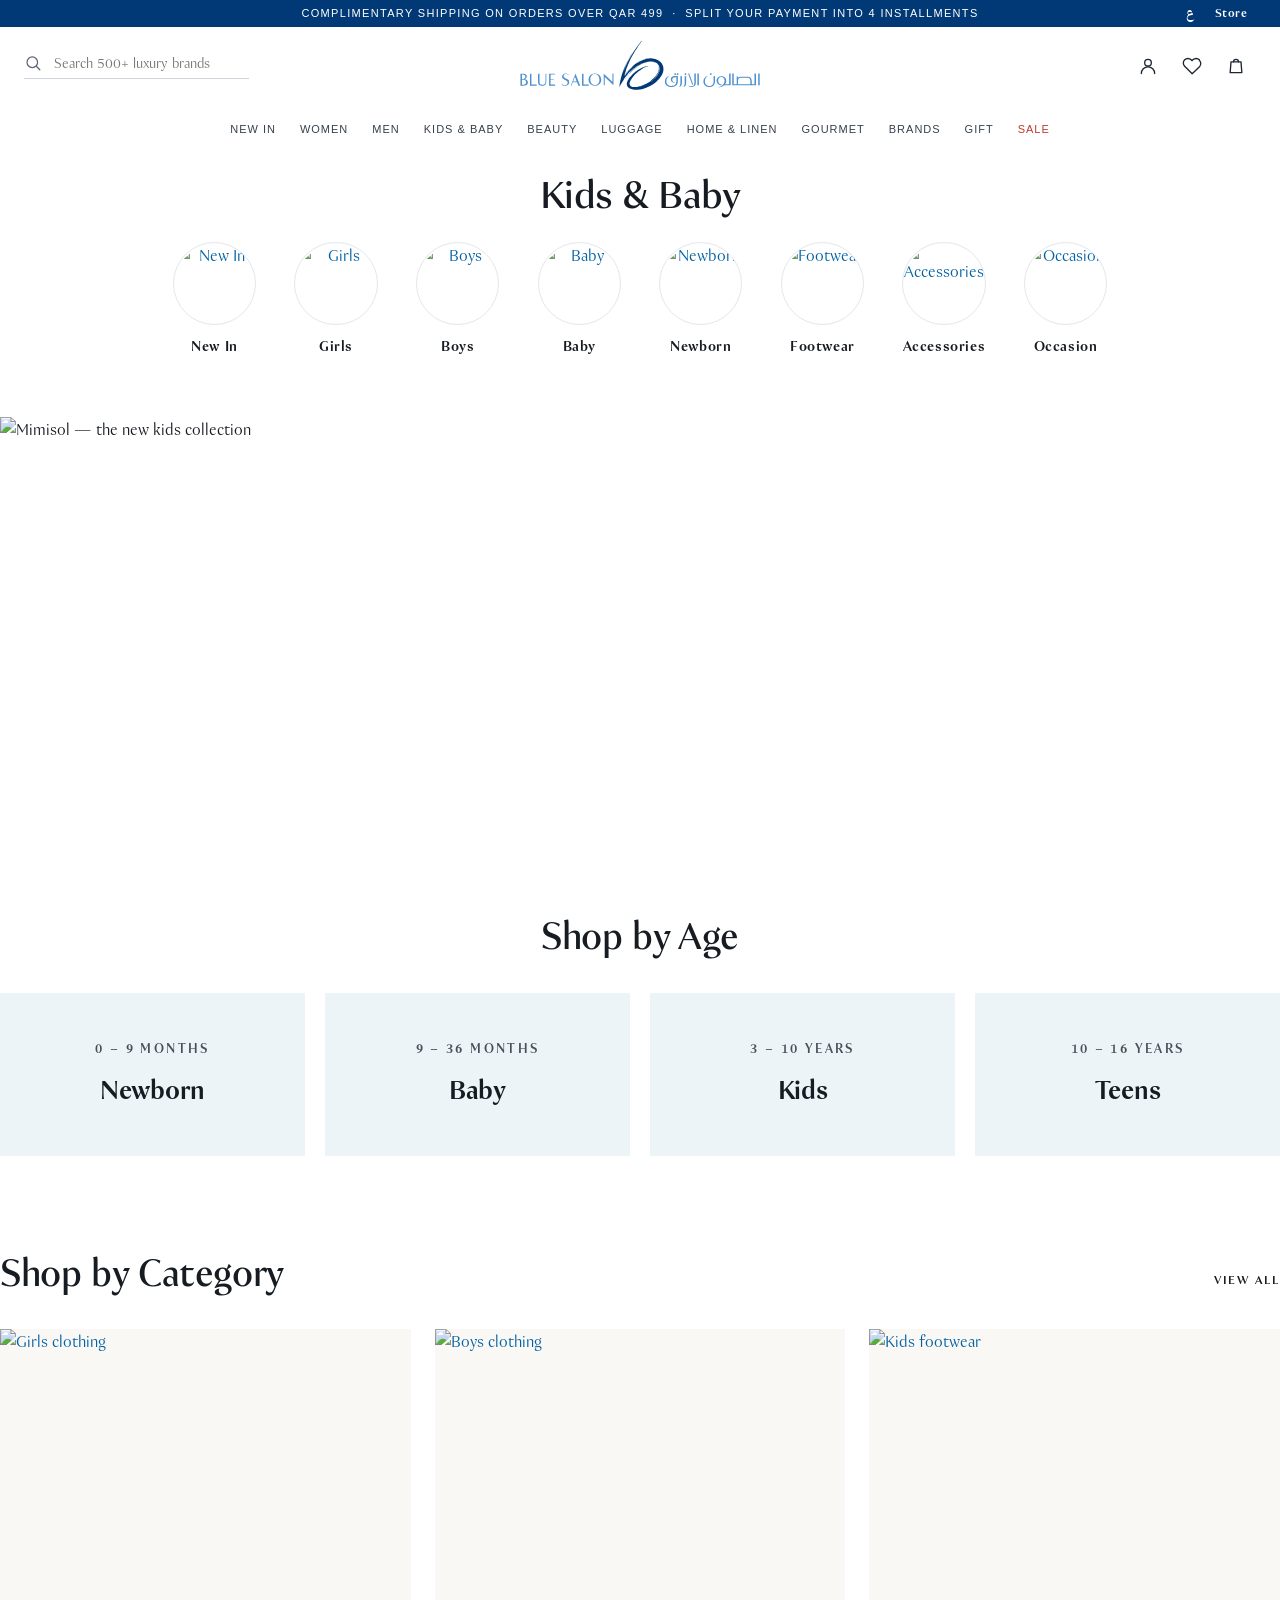
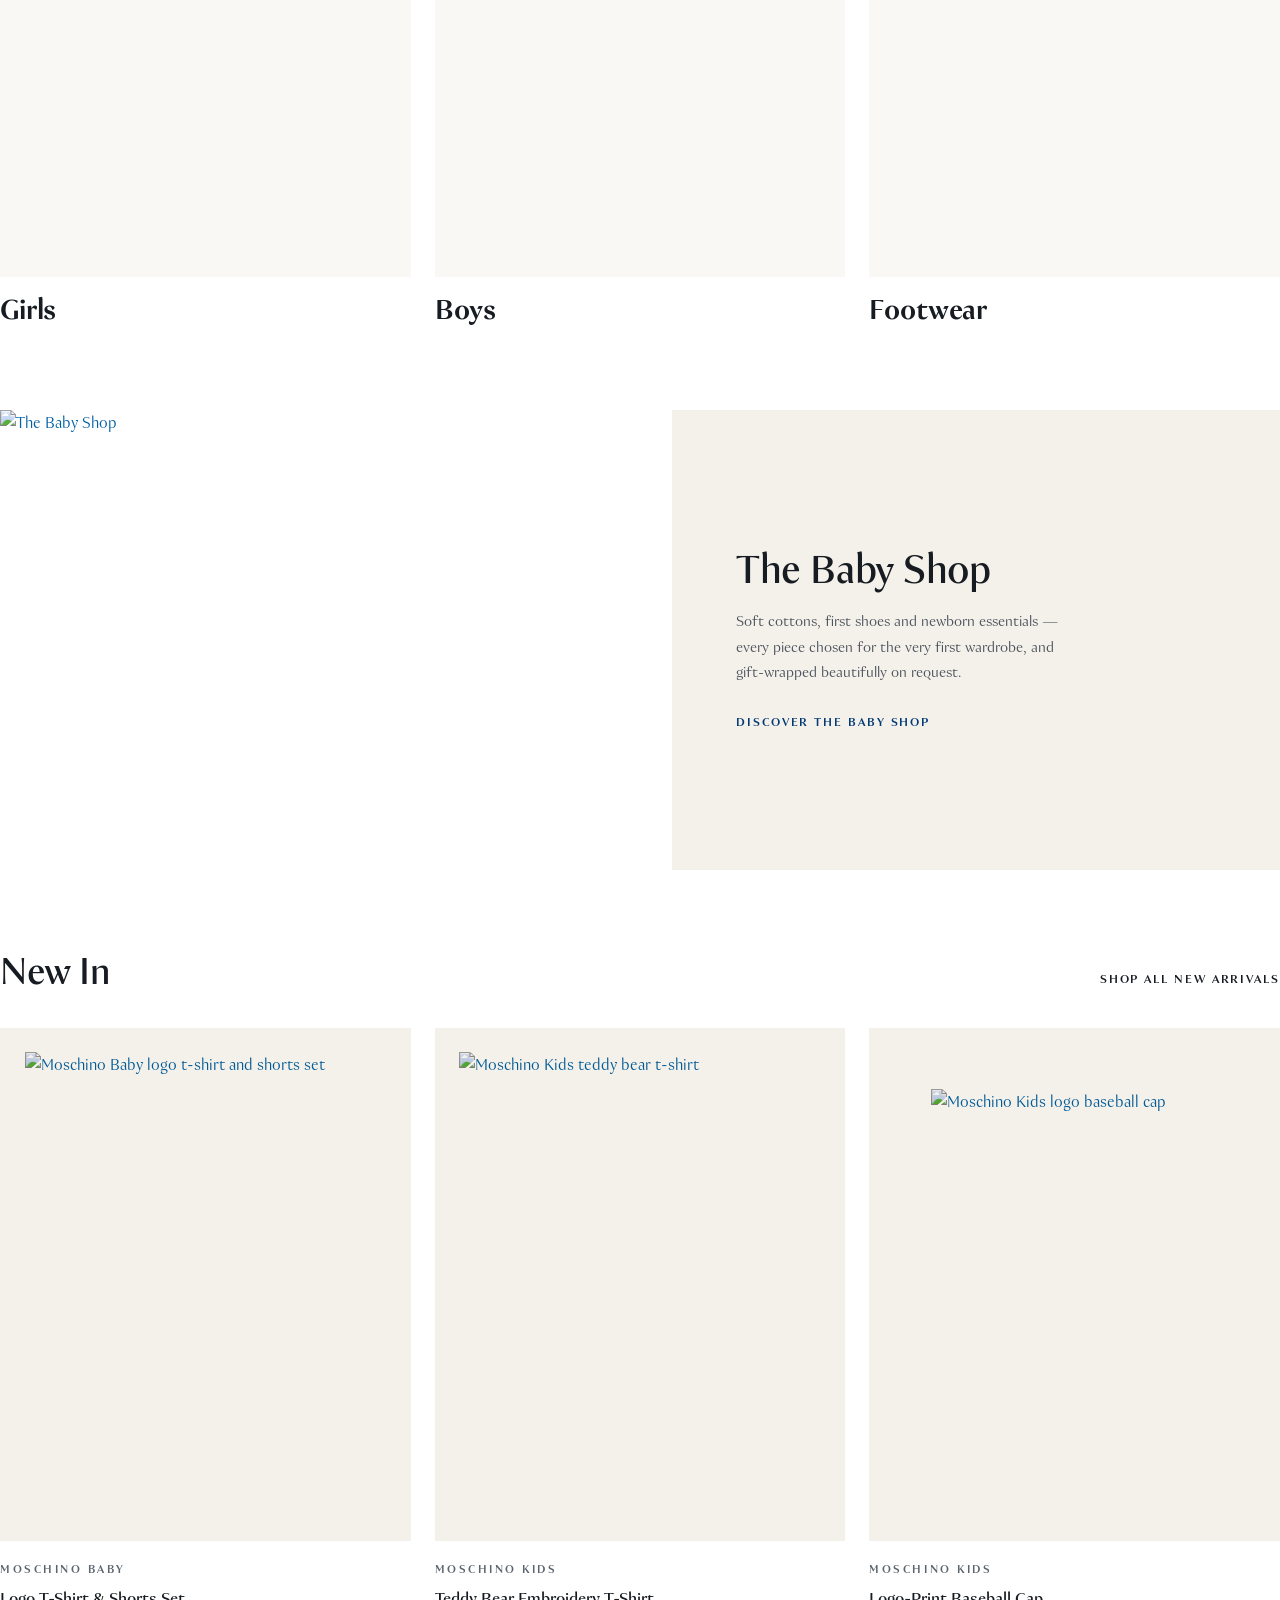
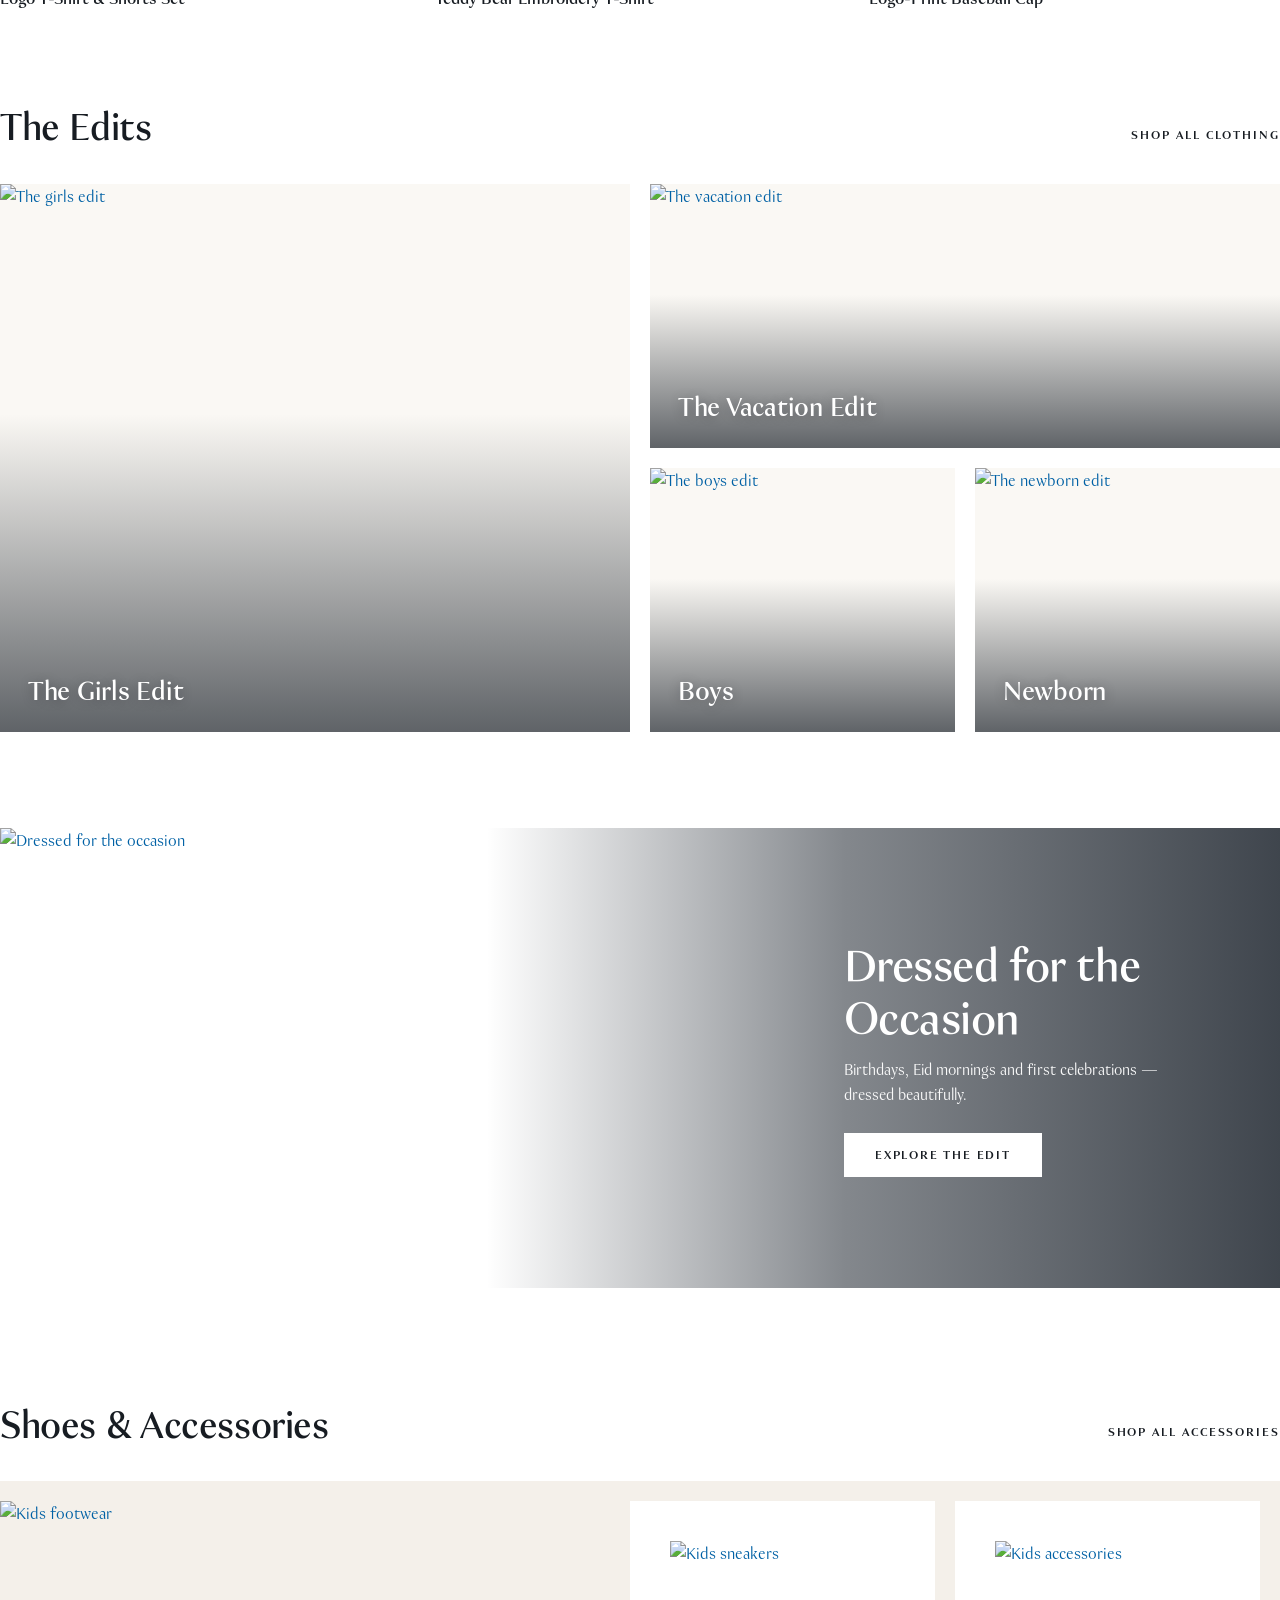
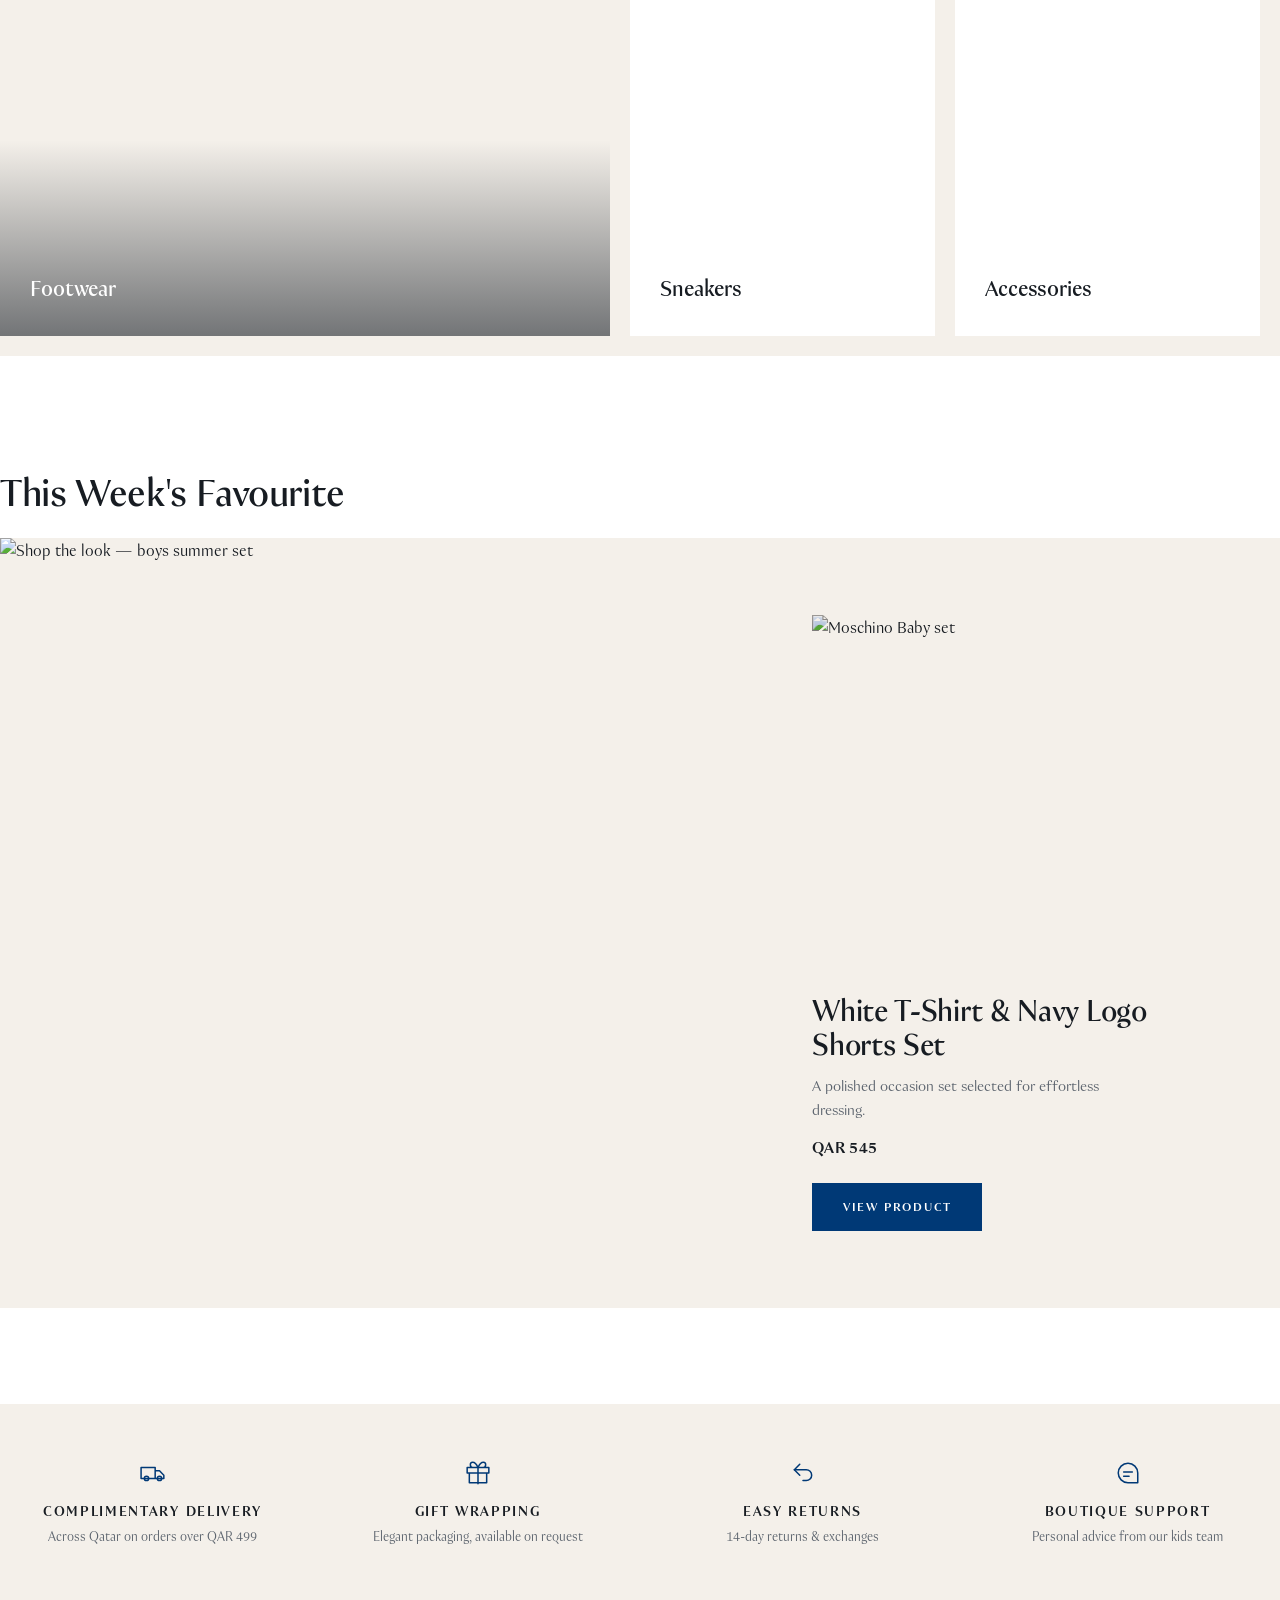
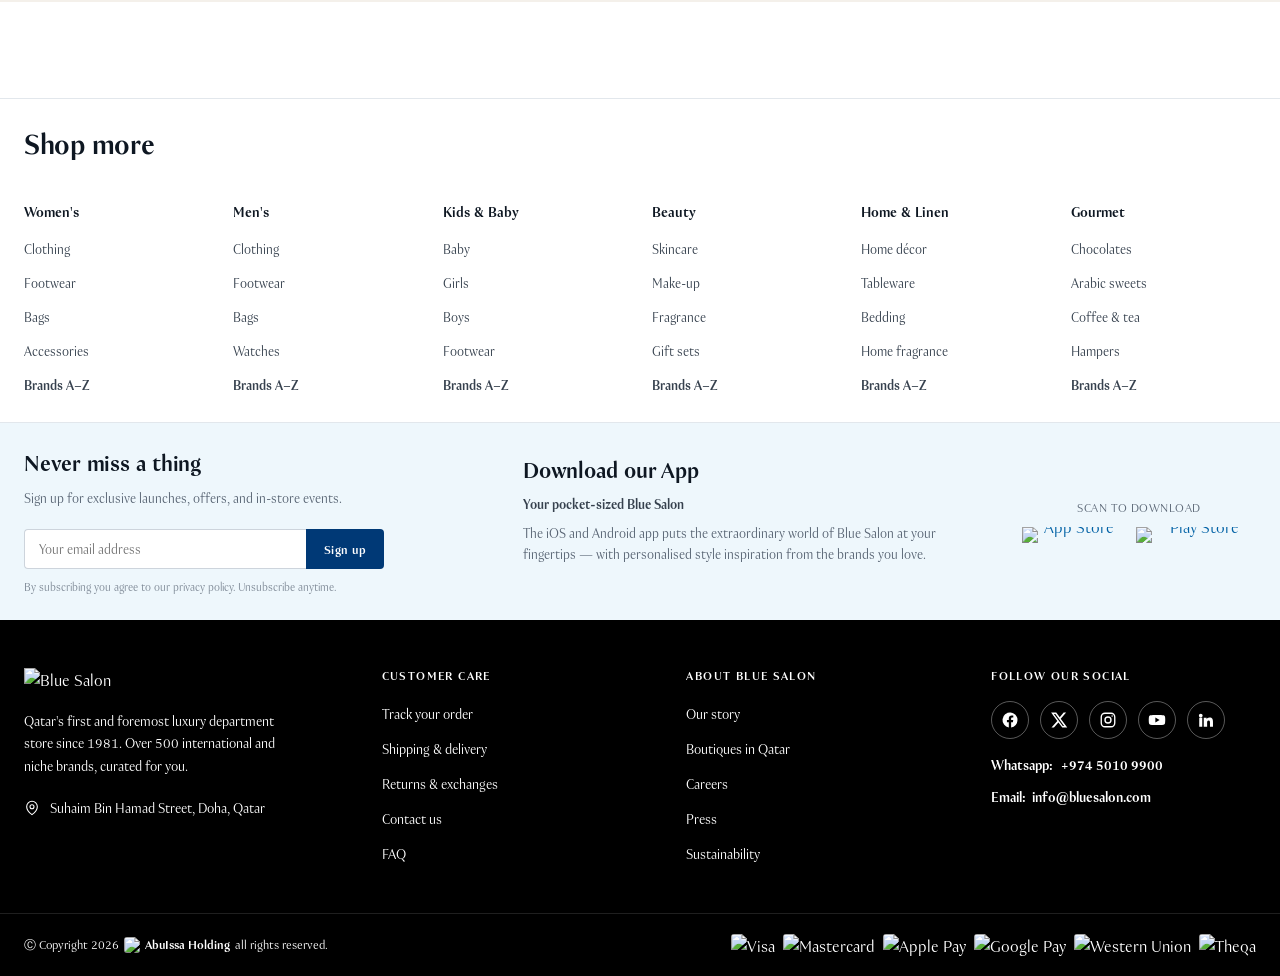
==== commit 57e33010: "Remove padding from quick navigation section for improved layout" ====
--- a/kids.html
+++ b/kids.html
@@ -506,8 +506,7 @@
   margin-top: 96px;
   padding-bottom:20px;
   padding-top: 20px;
-  padding-right: 20px;
-  padding-left: 20px;
+  
   /* background: var(--bsk-sand); */
 }
 .bsk-shoes {
